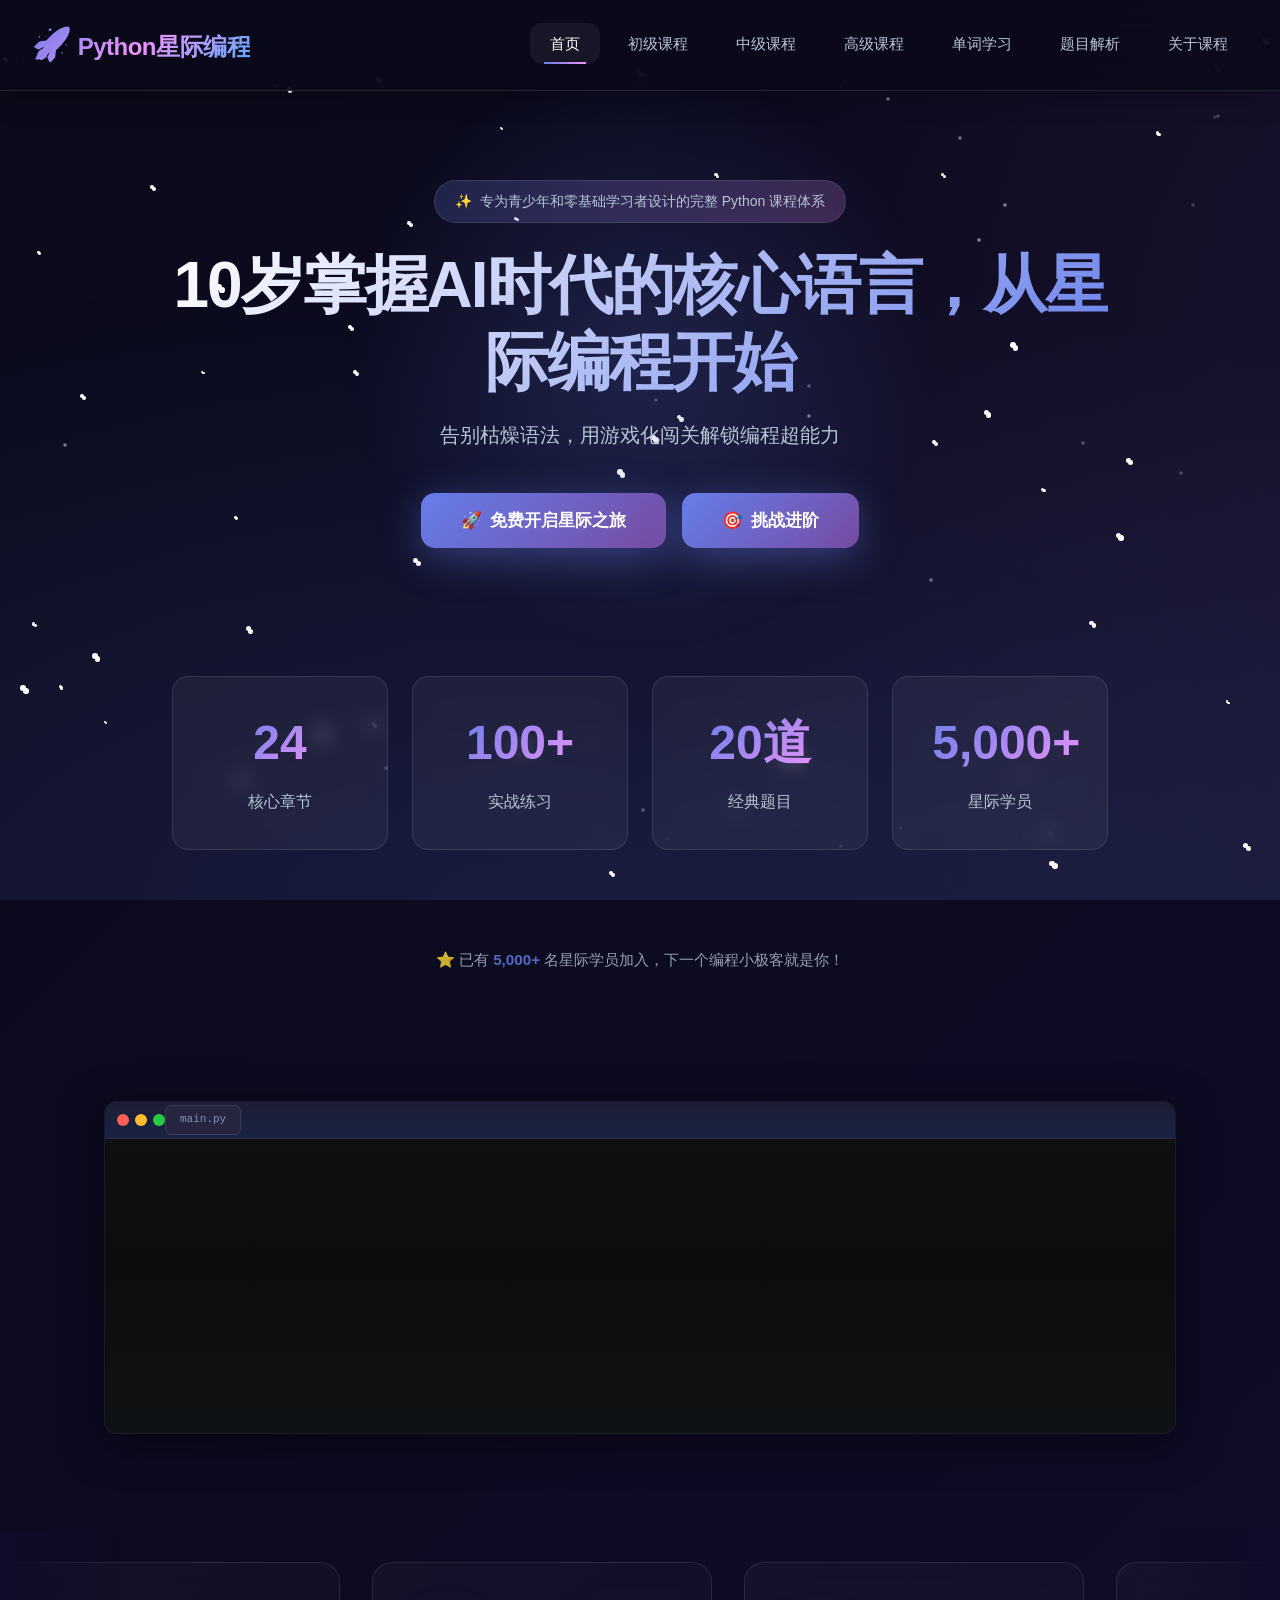
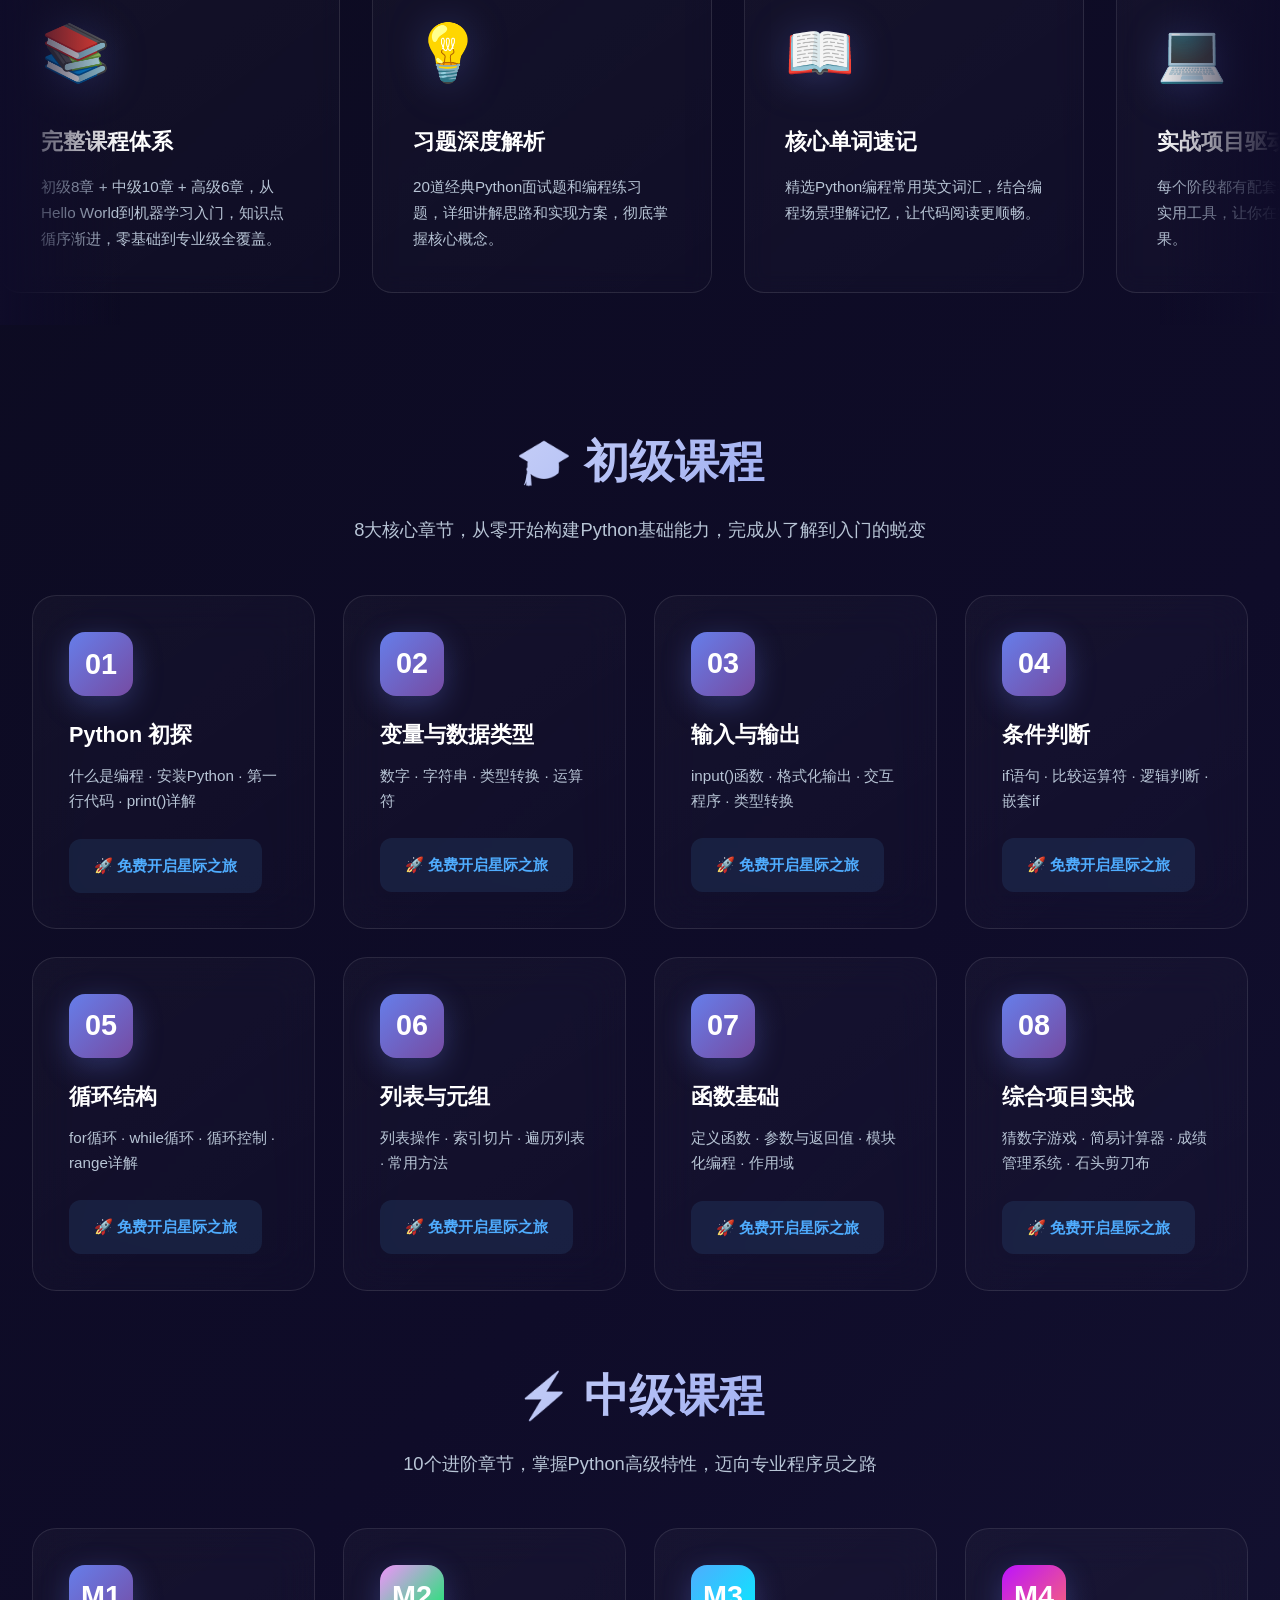
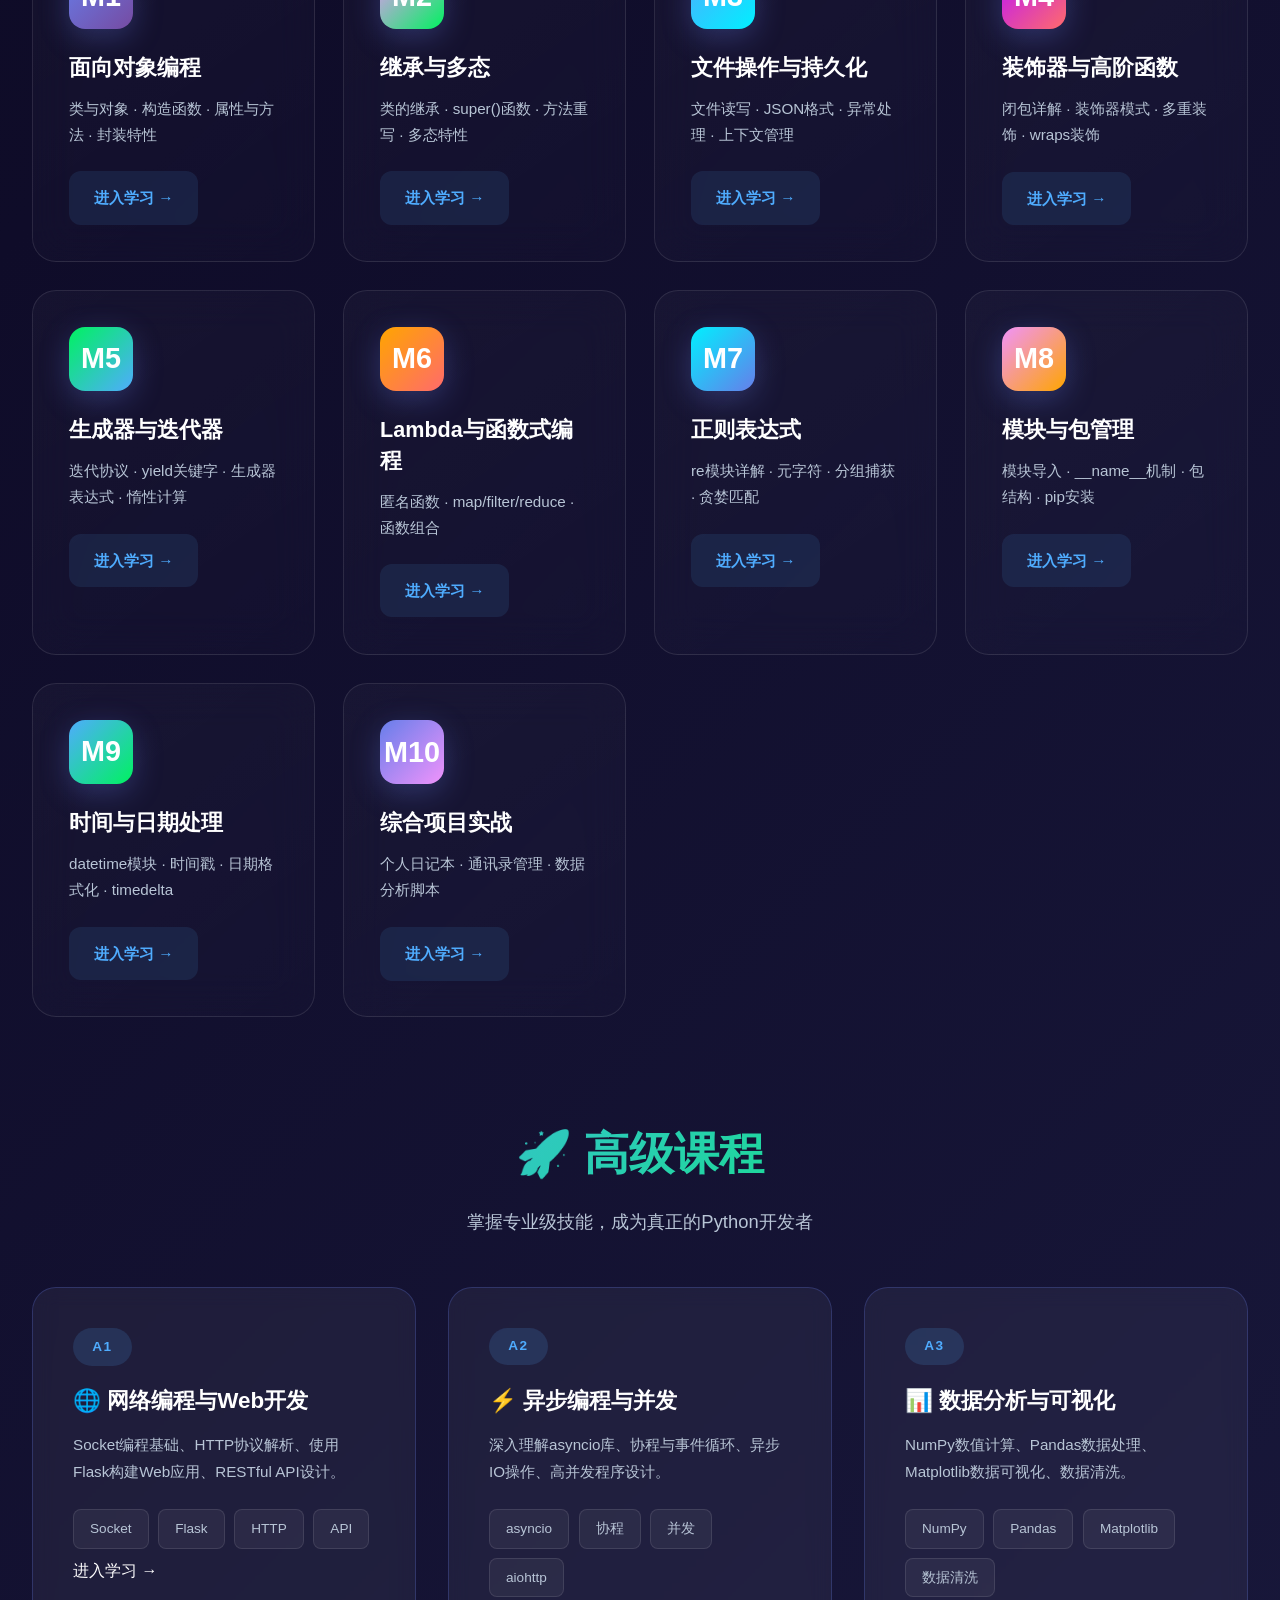
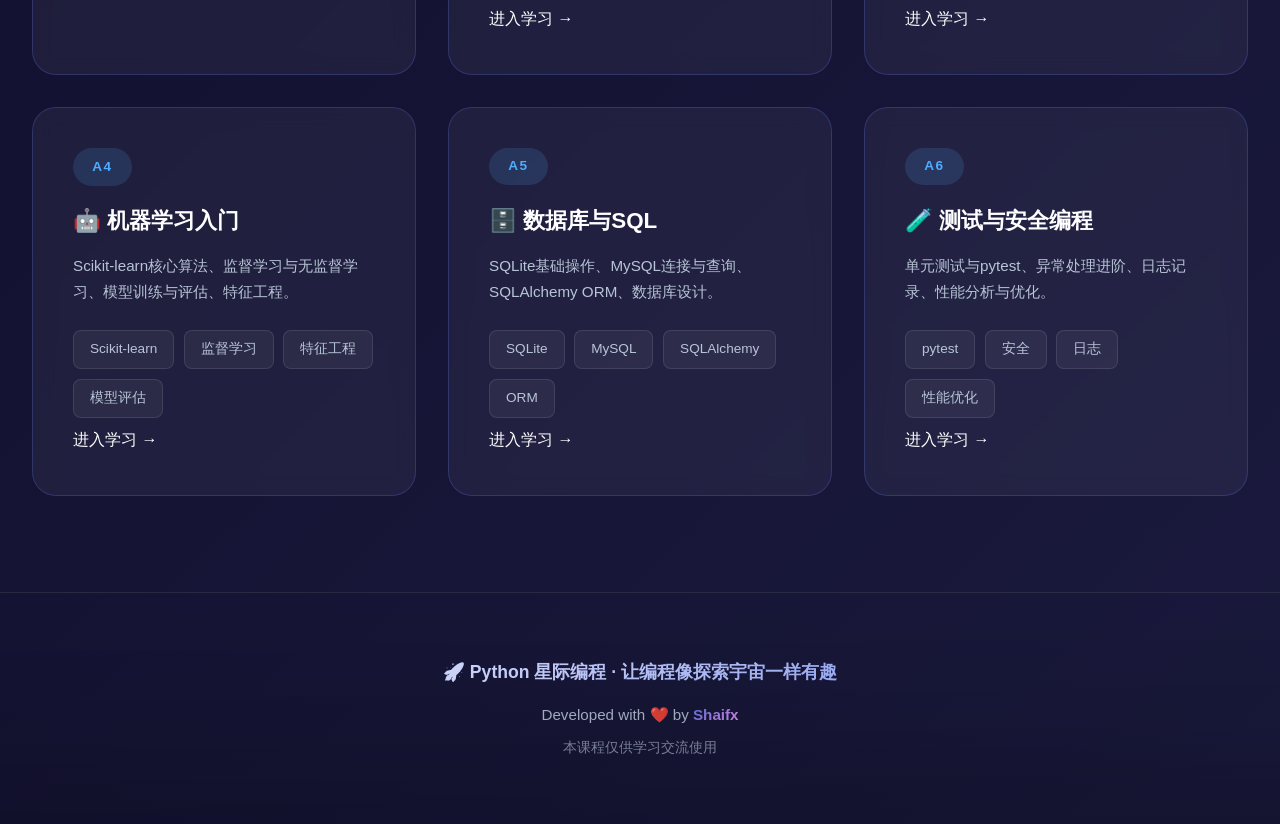
==== index.html @ b2da8045 "feat: Python星际编程课程 - 完整多文件版本 - 首页内嵌，所有页面本地可预览  - 7个页面：首页/初级/中级/高级/单词/题目/关于  - 代码语法高亮、测验系统、动态路由  - De" ====
<!DOCTYPE html>
<html lang="zh-CN">
<head>
    <meta charset="UTF-8">
    <meta name="viewport" content="width=device-width, initial-scale=1.0">
    <title>Python星际编程 - 青少年Python入门</title>
    <meta name="description" content="专为青少年和零基础学习者设计的完整Python课程体系，从入门到精通，游戏化学习体验">
    
    <!-- 公共样式 -->
    <link rel="stylesheet" href="css/common.css">
    <!-- 页面特定样式 -->
    <link rel="stylesheet" href="css/home.css">
    <link rel="stylesheet" href="css/course.css">
</head>
<body>
    <!-- 跳过链接 -->
    <a href="#main-content" class="skip-link">跳到主要内容</a>
    
    <!-- 背景效果 -->
    <div class="bg-animation"></div>
    <div class="particles" id="particles"></div>
    <div class="stars-container" id="stars"></div>
    
    <!-- 进度条 -->
    <div class="progress-bar" id="progressBar"></div>

    <!-- 导航栏 -->
    <header class="site-header" role="banner">
        <nav id="navbar" aria-label="主导航">
            <h1 class="logo">
                <a href="#" data-page="home" class="nav-link active" aria-current="page">
                    <span class="logo-icon" aria-hidden="true">🚀</span>
                    <span>Python星际编程</span>
                </a>
            </h1>
            <ul class="nav-links" role="menubar">
                <li role="none"><a href="#" role="menuitem" data-page="home" class="nav-link active" aria-current="page">首页</a></li>
                <li role="none"><a href="#" role="menuitem" data-page="course" class="nav-link">初级课程</a></li>
                <li role="none"><a href="#" role="menuitem" data-page="intermediate" class="nav-link">中级课程</a></li>
                <li role="none"><a href="#" role="menuitem" data-page="advanced" class="nav-link">高级课程</a></li>
                <li role="none"><a href="#" role="menuitem" data-page="words" class="nav-link">单词学习</a></li>
                <li role="none"><a href="#" role="menuitem" data-page="quiz" class="nav-link">题目解析</a></li>
                <li role="none"><a href="#" role="menuitem" data-page="about" class="nav-link">关于课程</a></li>
            </ul>
        </nav>
    </header>

    <!-- 主内容区 -->
    <main id="main-content" role="main">
        <!-- 首页（内容直接内嵌，确保本地也能打开） -->
        <div id="page-home" class="page active" role="region" aria-label="首页">
            <div class="hero">
                <div class="hero-badge">
                    <span>✨</span>
                    <span>专为青少年和零基础学习者设计的完整 Python 课程体系</span>
                </div>
                <h1>10岁掌握AI时代的核心语言，从星际编程开始</h1>
                <p>告别枯燥语法，用游戏化闯关解锁编程超能力</p>
                <div class="cta-group">
                    <button class="cta-btn btn--primary" data-page="course" aria-label="从初级课程开始学习">
                        <span aria-hidden="true">🚀</span>
                        <span>免费开启星际之旅</span>
                    </button>
                    <button class="cta-btn btn--secondary" data-page="intermediate" aria-label="直达中级课程">
                        <span aria-hidden="true">🎯</span>
                        <span>挑战进阶</span>
                    </button>
                </div>
            </div>

            <!-- 统计区域 -->
            <div class="stats-section" aria-label="课程统计">
                <div class="stat-card">
                    <div class="stat-number">24</div>
                    <div class="stat-label">核心章节</div>
                </div>
                <div class="stat-card">
                    <div class="stat-number">100+</div>
                    <div class="stat-label">实战练习</div>
                </div>
                <div class="stat-card">
                    <div class="stat-number">20道</div>
                    <div class="stat-label">经典题目</div>
                </div>
                <div class="stat-card">
                    <div class="stat-number">5,000+</div>
                    <div class="stat-label">星际学员</div>
                </div>
            </div>

            <!-- 信任背书 -->
            <div style="text-align: center; padding: 2rem; margin-top: 1rem;">
                <p style="color: var(--text-dim); font-size: 0.95rem; opacity: 0.8;">
                    ⭐ 已有 <strong style="color: var(--primary);">5,000+</strong> 名星际学员加入，下一个编程小极客就是你！
                </p>
            </div>

            <!-- 代码动画展示区域 -->
            <div class="code-showcase">
                <div class="code-container">
                    <div class="code-overlay"></div>
                    <div class="code-header">
                        <div class="code-filename">main.py</div>
                    </div>
                    <div class="code-content">
                        <div class="code-line"><span class="code-line-number">1</span><span class="code-keyword">def</span> <span class="code-function">calculate</span>(<span class="code-keyword">self</span>, x, y):<span class="code-cursor"></span></div>
                        <div class="code-line"><span class="code-line-number">2</span>    result = x * y + <span class="code-number">100</span><span class="code-cursor"></span></div>
                        <div class="code-line"><span class="code-line-number">3</span>    <span class="code-keyword">return</span> result<span class="code-cursor"></span></div>
                        <div class="code-line"><span class="code-line-number">4</span></div>
                        <div class="code-line"><span class="code-line-number">5</span><span class="code-keyword">class</span> <span class="code-class">DataAnalyzer</span>:<span class="code-cursor"></span></div>
                        <div class="code-line"><span class="code-line-number">6</span>    <span class="code-keyword">def</span> <span class="code-function">process</span>(<span class="code-keyword">self</span>, data):<span class="code-cursor"></span></div>
                        <div class="code-line"><span class="code-line-number">7</span>        cleaned = [x <span class="code-keyword">for</span> x <span class="code-keyword">in</span> data <span class="code-keyword">if</span> x]:<span class="code-cursor"></span></div>
                        <div class="code-line"><span class="code-line-number">8</span>        sorted_data = <span class="code-builtin">sorted</span>(cleaned)<span class="code-cursor"></span></div>
                        <div class="code-line"><span class="code-line-number">9</span>        <span class="code-keyword">return</span> sorted_data<span class="code-cursor"></span></div>
                        <div class="code-line"><span class="code-line-number">10</span>        <span class="code-comment"># 数据分析完成</span><span class="code-cursor"></span></div>
                    </div>
                </div>
            </div>

            <!-- 通栏滚动卡片 -->
            <div class="features-scroll">
                <div class="scroll-gradient-left"></div>
                <div class="scroll-gradient-right"></div>
                <div class="scroll-track">
                    <div class="scroll-item" data-page="course" role="link" tabindex="0" aria-label="跳转到初级课程">
                        <div class="scroll-icon">📚</div>
                        <h3>完整课程体系</h3>
                        <p>初级8章 + 中级10章 + 高级6章，从Hello World到机器学习入门，知识点循序渐进，零基础到专业级全覆盖。</p>
                    </div>
                    <div class="scroll-item" data-page="quiz" role="link" tabindex="0" aria-label="跳转到题目解析">
                        <div class="scroll-icon">💡</div>
                        <h3>习题深度解析</h3>
                        <p>20道经典Python面试题和编程练习题，详细讲解思路和实现方案，彻底掌握核心概念。</p>
                    </div>
                    <div class="scroll-item" data-page="words" role="link" tabindex="0" aria-label="跳转到单词学习">
                        <div class="scroll-icon">📖</div>
                        <h3>核心单词速记</h3>
                        <p>精选Python编程常用英文词汇，结合编程场景理解记忆，让代码阅读更顺畅。</p>
                    </div>
                    <div class="scroll-item" data-page="about" role="link" tabindex="0" aria-label="跳转到关于课程">
                        <div class="scroll-icon">💻</div>
                        <h3>实战项目驱动</h3>
                        <p>每个阶段都有配套项目，从简单游戏到实用工具，让你在实践中检验学习成果。</p>
                    </div>
                    <div class="scroll-item" data-page="course" role="link" tabindex="0" aria-label="跳转到初级课程">
                        <div class="scroll-icon">📚</div>
                        <h3>完整课程体系</h3>
                        <p>初级8章 + 中级10章 + 高级6章，从Hello World到机器学习入门，知识点循序渐进，零基础到专业级全覆盖。</p>
                    </div>
                    <div class="scroll-item" data-page="quiz" role="link" tabindex="0" aria-label="跳转到题目解析">
                        <div class="scroll-icon">💡</div>
                        <h3>习题深度解析</h3>
                        <p>20道经典Python面试题和编程练习题，详细讲解思路和实现方案，彻底掌握核心概念。</p>
                    </div>
                    <div class="scroll-item" data-page="words" role="link" tabindex="0" aria-label="跳转到单词学习">
                        <div class="scroll-icon">📖</div>
                        <h3>核心单词速记</h3>
                        <p>精选Python编程常用英文词汇，结合编程场景理解记忆，让代码阅读更顺畅。</p>
                    </div>
                    <div class="scroll-item" data-page="about" role="link" tabindex="0" aria-label="跳转到关于课程">
                        <div class="scroll-icon">💻</div>
                        <h3>实战项目驱动</h3>
                        <p>每个阶段都有配套项目，从简单游戏到实用工具，让你在实践中检验学习成果。</p>
                    </div>
                </div>
            </div>

            <!-- 初级课程展示 -->
            <div class="course-showcase">
                <div class="course-showcase-header">
                    <h2>🎓 初级课程</h2>
                    <p>8大核心章节，从零开始构建Python基础能力，完成从了解到入门的蜕变</p>
                </div>
                <div class="course-grid">
                    <div class="course-card" data-chapter="0" role="link" tabindex="0">
                        <div class="course-icon">01</div>
                        <h3>Python 初探</h3>
                        <p>什么是编程 · 安装Python · 第一行代码 · print()详解</p>
                        <span class="course-cta">🚀 免费开启星际之旅</span>
                    </div>
                    <div class="course-card" data-chapter="1" role="link" tabindex="0">
                        <div class="course-icon">02</div>
                        <h3>变量与数据类型</h3>
                        <p>数字 · 字符串 · 类型转换 · 运算符</p>
                        <span class="course-cta">🚀 免费开启星际之旅</span>
                    </div>
                    <div class="course-card" data-chapter="2" role="link" tabindex="0">
                        <div class="course-icon">03</div>
                        <h3>输入与输出</h3>
                        <p>input()函数 · 格式化输出 · 交互程序 · 类型转换</p>
                        <span class="course-cta">🚀 免费开启星际之旅</span>
                    </div>
                    <div class="course-card" data-chapter="3" role="link" tabindex="0">
                        <div class="course-icon">04</div>
                        <h3>条件判断</h3>
                        <p>if语句 · 比较运算符 · 逻辑判断 · 嵌套if</p>
                        <span class="course-cta">🚀 免费开启星际之旅</span>
                    </div>
                    <div class="course-card" data-chapter="4" role="link" tabindex="0">
                        <div class="course-icon">05</div>
                        <h3>循环结构</h3>
                        <p>for循环 · while循环 · 循环控制 · range详解</p>
                        <span class="course-cta">🚀 免费开启星际之旅</span>
                    </div>
                    <div class="course-card" data-chapter="5" role="link" tabindex="0">
                        <div class="course-icon">06</div>
                        <h3>列表与元组</h3>
                        <p>列表操作 · 索引切片 · 遍历列表 · 常用方法</p>
                        <span class="course-cta">🚀 免费开启星际之旅</span>
                    </div>
                    <div class="course-card" data-chapter="6" role="link" tabindex="0">
                        <div class="course-icon">07</div>
                        <h3>函数基础</h3>
                        <p>定义函数 · 参数与返回值 · 模块化编程 · 作用域</p>
                        <span class="course-cta">🚀 免费开启星际之旅</span>
                    </div>
                    <div class="course-card" data-chapter="7" role="link" tabindex="0">
                        <div class="course-icon">08</div>
                        <h3>综合项目实战</h3>
                        <p>猜数字游戏 · 简易计算器 · 成绩管理系统 · 石头剪刀布</p>
                        <span class="course-cta">🚀 免费开启星际之旅</span>
                    </div>
                </div>
            </div>

            <!-- 中级课程展示 -->
            <div class="course-showcase">
                <div class="course-showcase-header">
                    <h2>⚡ 中级课程</h2>
                    <p>10个进阶章节，掌握Python高级特性，迈向专业程序员之路</p>
                </div>
                <div class="course-grid">
                    <div class="course-card" data-page="intermediate" role="link" tabindex="0">
                        <div class="course-icon" style="background: linear-gradient(135deg, #667eea, #764ba2);">M1</div>
                        <h3>面向对象编程</h3>
                        <p>类与对象 · 构造函数 · 属性与方法 · 封装特性</p>
                        <span class="course-cta">进入学习 →</span>
                    </div>
                    <div class="course-card" data-page="intermediate" role="link" tabindex="0">
                        <div class="course-icon" style="background: linear-gradient(135deg, #f093fb, #00f260);">M2</div>
                        <h3>继承与多态</h3>
                        <p>类的继承 · super()函数 · 方法重写 · 多态特性</p>
                        <span class="course-cta">进入学习 →</span>
                    </div>
                    <div class="course-card" data-page="intermediate" role="link" tabindex="0">
                        <div class="course-icon" style="background: linear-gradient(135deg, #4facfe, #00f0ff);">M3</div>
                        <h3>文件操作与持久化</h3>
                        <p>文件读写 · JSON格式 · 异常处理 · 上下文管理</p>
                        <span class="course-cta">进入学习 →</span>
                    </div>
                    <div class="course-card" data-page="intermediate" role="link" tabindex="0">
                        <div class="course-icon" style="background: linear-gradient(135deg, #bc13fe, #ff6b6b);">M4</div>
                        <h3>装饰器与高阶函数</h3>
                        <p>闭包详解 · 装饰器模式 · 多重装饰 · wraps装饰</p>
                        <span class="course-cta">进入学习 →</span>
                    </div>
                    <div class="course-card" data-page="intermediate" role="link" tabindex="0">
                        <div class="course-icon" style="background: linear-gradient(135deg, #00f260, #4facfe);">M5</div>
                        <h3>生成器与迭代器</h3>
                        <p>迭代协议 · yield关键字 · 生成器表达式 · 惰性计算</p>
                        <span class="course-cta">进入学习 →</span>
                    </div>
                    <div class="course-card" data-page="intermediate" role="link" tabindex="0">
                        <div class="course-icon" style="background: linear-gradient(135deg, #ffa500, #ff6b6b);">M6</div>
                        <h3>Lambda与函数式编程</h3>
                        <p>匿名函数 · map/filter/reduce · 函数组合</p>
                        <span class="course-cta">进入学习 →</span>
                    </div>
                    <div class="course-card" data-page="intermediate" role="link" tabindex="0">
                        <div class="course-icon" style="background: linear-gradient(135deg, #00f0ff, #667eea);">M7</div>
                        <h3>正则表达式</h3>
                        <p>re模块详解 · 元字符 · 分组捕获 · 贪婪匹配</p>
                        <span class="course-cta">进入学习 →</span>
                    </div>
                    <div class="course-card" data-page="intermediate" role="link" tabindex="0">
                        <div class="course-icon" style="background: linear-gradient(135deg, #f093fb, #ffa500);">M8</div>
                        <h3>模块与包管理</h3>
                        <p>模块导入 · __name__机制 · 包结构 · pip安装</p>
                        <span class="course-cta">进入学习 →</span>
                    </div>
                    <div class="course-card" data-page="intermediate" role="link" tabindex="0">
                        <div class="course-icon" style="background: linear-gradient(135deg, #4facfe, #00f260);">M9</div>
                        <h3>时间与日期处理</h3>
                        <p>datetime模块 · 时间戳 · 日期格式化 · timedelta</p>
                        <span class="course-cta">进入学习 →</span>
                    </div>
                    <div class="course-card" data-page="intermediate" role="link" tabindex="0">
                        <div class="course-icon" style="background: linear-gradient(135deg, #667eea, #f093fb);">M10</div>
                        <h3>综合项目实战</h3>
                        <p>个人日记本 · 通讯录管理 · 数据分析脚本</p>
                        <span class="course-cta">进入学习 →</span>
                    </div>
                </div>
            </div>

            <!-- 高级课程展示 -->
            <div class="advanced-preview">
                <div class="advanced-preview-header">
                    <h2>🚀 高级课程</h2>
                    <p>掌握专业级技能，成为真正的Python开发者</p>
                </div>
                <div class="advanced-grid">
                    <div class="advanced-card" data-page="advanced" role="link" tabindex="0" style="cursor: pointer;">
                        <div class="adv-num">A1</div>
                        <h3>🌐 网络编程与Web开发</h3>
                        <p>Socket编程基础、HTTP协议解析、使用Flask构建Web应用、RESTful API设计。</p>
                        <div class="adv-tags">
                            <span class="adv-tag">Socket</span>
                            <span class="adv-tag">Flask</span>
                            <span class="adv-tag">HTTP</span>
                            <span class="adv-tag">API</span>
                        </div>
                        <span class="course-cta" style="margin-top: 0.5rem; display: inline-block;">进入学习 →</span>
                    </div>
                    <div class="advanced-card" data-page="advanced" role="link" tabindex="0" style="cursor: pointer;">
                        <div class="adv-num">A2</div>
                        <h3>⚡ 异步编程与并发</h3>
                        <p>深入理解asyncio库、协程与事件循环、异步IO操作、高并发程序设计。</p>
                        <div class="adv-tags">
                            <span class="adv-tag">asyncio</span>
                            <span class="adv-tag">协程</span>
                            <span class="adv-tag">并发</span>
                            <span class="adv-tag">aiohttp</span>
                        </div>
                        <span class="course-cta" style="margin-top: 0.5rem; display: inline-block;">进入学习 →</span>
                    </div>
                    <div class="advanced-card" data-page="advanced" role="link" tabindex="0" style="cursor: pointer;">
                        <div class="adv-num">A3</div>
                        <h3>📊 数据分析与可视化</h3>
                        <p>NumPy数值计算、Pandas数据处理、Matplotlib数据可视化、数据清洗。</p>
                        <div class="adv-tags">
                            <span class="adv-tag">NumPy</span>
                            <span class="adv-tag">Pandas</span>
                            <span class="adv-tag">Matplotlib</span>
                            <span class="adv-tag">数据清洗</span>
                        </div>
                        <span class="course-cta" style="margin-top: 0.5rem; display: inline-block;">进入学习 →</span>
                    </div>
                    <div class="advanced-card" data-page="advanced" role="link" tabindex="0" style="cursor: pointer;">
                        <div class="adv-num">A4</div>
                        <h3>🤖 机器学习入门</h3>
                        <p>Scikit-learn核心算法、监督学习与无监督学习、模型训练与评估、特征工程。</p>
                        <div class="adv-tags">
                            <span class="adv-tag">Scikit-learn</span>
                            <span class="adv-tag">监督学习</span>
                            <span class="adv-tag">特征工程</span>
                            <span class="adv-tag">模型评估</span>
                        </div>
                        <span class="course-cta" style="margin-top: 0.5rem; display: inline-block;">进入学习 →</span>
                    </div>
                    <div class="advanced-card" data-page="advanced" role="link" tabindex="0" style="cursor: pointer;">
                        <div class="adv-num">A5</div>
                        <h3>🗄️ 数据库与SQL</h3>
                        <p>SQLite基础操作、MySQL连接与查询、SQLAlchemy ORM、数据库设计。</p>
                        <div class="adv-tags">
                            <span class="adv-tag">SQLite</span>
                            <span class="adv-tag">MySQL</span>
                            <span class="adv-tag">SQLAlchemy</span>
                            <span class="adv-tag">ORM</span>
                        </div>
                        <span class="course-cta" style="margin-top: 0.5rem; display: inline-block;">进入学习 →</span>
                    </div>
                    <div class="advanced-card" data-page="advanced" role="link" tabindex="0" style="cursor: pointer;">
                        <div class="adv-num">A6</div>
                        <h3>🧪 测试与安全编程</h3>
                        <p>单元测试与pytest、异常处理进阶、日志记录、性能分析与优化。</p>
                        <div class="adv-tags">
                            <span class="adv-tag">pytest</span>
                            <span class="adv-tag">安全</span>
                            <span class="adv-tag">日志</span>
                            <span class="adv-tag">性能优化</span>
                        </div>
                        <span class="course-cta" style="margin-top: 0.5rem; display: inline-block;">进入学习 →</span>
                    </div>
                </div>
            </div>
        </div>

        <!-- 其他页面（动态加载，fetch失败时显示提示） -->
        <div id="page-course" class="page" role="region" aria-label="初级课程">
            <div class="course-container">
                <div class="course-header">
                    <h2>🎓 Python 初级课程</h2>
                    <p>8大核心章节，从零开始构建Python基础能力</p>
                </div>

                <div class="chapter-list">
                    <!-- 第1章：Python初探 -->
                    <div class="chapter-item" data-chapter="0">
                        <div class="chapter-header" data-toggle="chapter" role="button" tabindex="0" aria-expanded="false">
                            <div class="chapter-info">
                                <div class="chapter-num">01</div>
                                <div class="chapter-title-text">
                                    <h3>Python 初探</h3>
                                    <span>什么是编程 · 安装Python · 第一行代码 · print()详解</span>
                                </div>
                            </div>
                            <div class="chapter-toggle">▼</div>
                        </div>
                        <div class="chapter-content">
                            <div class="chapter-body">
                                <div class="lesson-section">
                                    <h4>🎯 学习目标</h4>
                                    <div class="lesson-text">
                                        <p>通过本章学习，你将了解什么是编程，学会安装Python环境，并写出你的第一行代码！</p>
                                    </div>
                                </div>

                                <div class="lesson-section">
                                    <h4>📖 什么是编程</h4>
                                    <div class="lesson-text">
                                        <p>编程就是给计算机写指令，让它按照我们的想法工作。就像给机器人下命令一样！</p>
                                        <p>Python是一门非常友好的编程语言，语法简单，适合初学者入门。</p>
                                    </div>
                                </div>

                                <div class="lesson-section">
                                    <h4>💻 安装Python</h4>
                                    <div class="lesson-text">
                                        <p>访问 python.org 下载最新版本的Python，安装时记得勾选"Add Python to PATH"选项。</p>
                                    </div>
                                    <pre class="code-block"><code># 验证安装
            python --version</code></pre>
                                </div>

                                <div class="lesson-section">
                                    <h4>🚀 第一行代码</h4>
                                    <div class="lesson-text">
                                        <p>打开Python，输入以下代码：</p>
                                    </div>
                                    <pre class="code-block"><code>print("Hello, World!")
            print("你好，Python！")</code></pre>
                                    <div class="lesson-text">
                                        <p><strong>print()</strong> 是Python的输出函数，可以把内容显示在屏幕上。</p>
                                    </div>
                                </div>

                                <div class="lesson-section">
                                    <h4>✨ print()函数详解</h4>
                                    <div class="lesson-text">
                                        <p>print()函数可以输出多种内容：</p>
                                    </div>
                                    <pre class="code-block"><code># 输出文字
            print("Hello")

            # 输出数字
            print(123)

            # 输出多个内容
            print("年龄:", 10)

            # 自定义分隔符
            print("A", "B", "C", sep="-")

            # 自定义结束符
            print("第一行", end=" ")
            print("第二行")</code></pre>
                                </div>

                                <div class="quiz-section">
                                    <h4>🧪 小测验</h4>
                                    <div class="quiz-item">
                                        <div class="quiz-question">1. print("Hello") 会输出什么？</div>
                                        <div class="quiz-options">
                                            <label class="quiz-option" data-question="ch1-q1" data-correct="true">
                                                <input type="radio" name="ch1-q1"> Hello
                                            </label>
                                            <label class="quiz-option" data-question="ch1-q1" data-correct="false">
                                                <input type="radio" name="ch1-q1"> "Hello"
                                            </label>
                                            <label class="quiz-option" data-question="ch1-q1" data-correct="false">
                                                <input type="radio" name="ch1-q1"> 什么都不输出
                                            </label>
                                        </div>
                                        <div class="quiz-feedback" id="feedback-ch1-q1"></div>
                                    </div>
                                </div>
                            </div>
                        </div>
                    </div>

                    <!-- 第2章：变量与数据类型 -->
                    <div class="chapter-item" data-chapter="1">
                        <div class="chapter-header" data-toggle="chapter" role="button" tabindex="0" aria-expanded="false">
                            <div class="chapter-info">
                                <div class="chapter-num">02</div>
                                <div class="chapter-title-text">
                                    <h3>变量与数据类型</h3>
                                    <span>数字 · 字符串 · 类型转换 · 运算符</span>
                                </div>
                            </div>
                            <div class="chapter-toggle">▼</div>
                        </div>
                        <div class="chapter-content">
                            <div class="chapter-body">
                                <div class="lesson-section">
                                    <h4>🎯 学习目标</h4>
                                    <div class="lesson-text">
                                        <p>学会使用变量存储数据，理解不同的数据类型，掌握基本运算。</p>
                                    </div>
                                </div>

                                <div class="lesson-section">
                                    <h4>📦 什么是变量</h4>
                                    <div class="lesson-text">
                                        <p>变量就像是一个盒子，可以存放各种数据。给盒子起个名字，以后就可以通过名字找到里面的数据。</p>
                                    </div>
                                    <pre class="code-block"><code># 创建变量
            name = "小明"
            age = 10
            height = 1.45

            # 使用变量
            print(name)
            print(age)
            print(height)</code></pre>
                                </div>

                                <div class="lesson-section">
                                    <h4>🔢 数字类型</h4>
                                    <div class="lesson-text">
                                        <p>Python中有两种数字类型：</p>
                                    </div>
                                    <pre class="code-block"><code># 整数 (int)
            apples = 5
            students = 30

            # 浮点数 (float) - 小数
            price = 3.5
            temperature = 36.5

            # 查看类型
            print(type(apples))    # &lt;class 'int'&gt;
            print(type(price))     # &lt;class 'float'&gt;</code></pre>
                                </div>

                                <div class="lesson-section">
                                    <h4>📝 字符串类型</h4>
                                    <div class="lesson-text">
                                        <p>字符串就是文字，用单引号或双引号包裹：</p>
                                    </div>
                                    <pre class="code-block"><code># 创建字符串
            name = '小明'
            school = "阳光小学"

            # 字符串拼接
            greeting = "你好, " + name
            print(greeting)

            # 字符串重复
            line = "-" * 20
            print(line)</code></pre>
                                </div>

                                <div class="lesson-section">
                                    <h4>🔄 类型转换</h4>
                                    <div class="lesson-text">
                                        <p>有时候需要在不同类型之间转换：</p>
                                    </div>
                                    <pre class="code-block"><code># 数字转字符串
            num = 100
            str_num = str(num)
            print("数字是: " + str_num)

            # 字符串转整数
            age_str = "10"
            age = int(age_str)
            print(age + 5)  # 15

            # 字符串转浮点数
            price_str = "9.9"
            price = float(price_str)
            print(price * 2)  # 19.8</code></pre>
                                </div>

                                <div class="lesson-section">
                                    <h4>➕ 运算符</h4>
                                    <div class="lesson-text">
                                        <p>Python支持各种数学运算：</p>
                                    </div>
                                    <pre class="code-block"><code># 算术运算符
            a, b = 10, 3
            print(a + b)   # 加法: 13
            print(a - b)   # 减法: 7
            print(a * b)   # 乘法: 30
            print(a / b)   # 除法: 3.33...
            print(a // b)  # 整除: 3
            print(a % b)   # 取余: 1
            print(a ** b)  # 幂运算: 1000</code></pre>
                                </div>

                                <div class="quiz-section">
                                    <h4>🧪 小测验</h4>
                                    <div class="quiz-item">
                                        <div class="quiz-question">1. 执行 a = "5", b = 3, print(a + b) 会输出什么？</div>
                                        <div class="quiz-options">
                                            <label class="quiz-option" data-question="ch2-q1" data-correct="false">
                                                <input type="radio" name="ch2-q1"> 8
                                            </label>
                                            <label class="quiz-option" data-question="ch2-q1" data-correct="false">
                                                <input type="radio" name="ch2-q1"> 报错
                                            </label>
                                            <label class="quiz-option" data-question="ch2-q1" data-correct="true">
                                                <input type="radio" name="ch2-q1"> "53"
                                            </label>
                                        </div>
                                        <div class="quiz-feedback" id="feedback-ch2-q1"></div>
                                    </div>
                                </div>
                            </div>
                        </div>
                    </div>

                    <!-- 第3章：输入与输出 -->
                    <div class="chapter-item" data-chapter="2">
                        <div class="chapter-header" data-toggle="chapter" role="button" tabindex="0" aria-expanded="false">
                            <div class="chapter-info">
                                <div class="chapter-num">03</div>
                                <div class="chapter-title-text">
                                    <h3>输入与输出</h3>
                                    <span>input()函数 · 格式化输出 · 交互程序 · 类型转换</span>
                                </div>
                            </div>
                            <div class="chapter-toggle">▼</div>
                        </div>
                        <div class="chapter-content">
                            <div class="chapter-body">
                                <div class="lesson-section">
                                    <h4>🎯 学习目标</h4>
                                    <div class="lesson-text">
                                        <p>学会获取用户输入，创建可以交互的程序。</p>
                                    </div>
                                </div>

                                <div class="lesson-section">
                                    <h4>⌨️ input()函数</h4>
                                    <div class="lesson-text">
                                        <p>input()函数可以让程序暂停，等待用户输入：</p>
                                    </div>
                                    <pre class="code-block"><code># 获取用户输入
            name = input("请输入你的名字: ")
            print("你好, " + name + "!")

            # 获取数字输入（需要转换）
            age = input("请输入你的年龄: ")
            age = int(age)  # 转换为整数
            print("明年你就" + str(age + 1) + "岁了")</code></pre>
                                </div>

                                <div class="lesson-section">
                                    <h4>🎨 格式化输出</h4>
                                    <div class="lesson-text">
                                        <p>使用f-string让输出更美观：</p>
                                    </div>
                                    <pre class="code-block"><code>name = "小明"
            age = 10
            score = 95.5

            # f-string格式化
            print(f"姓名: {name}")
            print(f"年龄: {age}岁")
            print(f"成绩: {score}分")
            print(f"{name}今年{age}岁，考了{score}分！")</code></pre>
                                </div>

                                <div class="coding-exercise">
                                    <h4>💻 编程练习</h4>
                                    <div class="coding-task">
                                        <p><strong>任务：</strong>编写一个程序，询问用户的姓名和年龄，然后输出一段欢迎信息。</p>
                                    </div>
                                    <div class="coding-hint">
                                        <strong>提示：</strong>使用 input() 获取输入，使用 f-string 格式化输出
                                    </div>
                                    <pre class="code-block"><code># 示例答案
            name = input("请输入你的名字: ")
            age = int(input("请输入你的年龄: "))

            print(f"你好，{name}！")
            print(f"你今年{age}岁，是个很棒的小程序员！")</code></pre>
                                </div>
                            </div>
                        </div>
                    </div>

                    <!-- 第4章：条件判断 -->
                    <div class="chapter-item" data-chapter="3">
                        <div class="chapter-header" data-toggle="chapter" role="button" tabindex="0" aria-expanded="false">
                            <div class="chapter-info">
                                <div class="chapter-num">04</div>
                                <div class="chapter-title-text">
                                    <h3>条件判断</h3>
                                    <span>if语句 · 比较运算符 · 逻辑判断 · 嵌套if</span>
                                </div>
                            </div>
                            <div class="chapter-toggle">▼</div>
                        </div>
                        <div class="chapter-content">
                            <div class="chapter-body">
                                <div class="lesson-section">
                                    <h4>🎯 学习目标</h4>
                                    <div class="lesson-text">
                                        <p>学会让程序根据不同情况做出不同决定。</p>
                                    </div>
                                </div>

                                <div class="lesson-section">
                                    <h4>🤔 if语句</h4>
                                    <div class="lesson-text">
                                        <p>if语句让程序可以"思考"：</p>
                                    </div>
                                    <pre class="code-block"><code>age = 12

            if age >= 10:
                print("你可以学习Python了！")

            # if-else
            score = 85
            if score >= 60:
                print("及格了！")
            else:
                print("需要再努力！")

            # if-elif-else
            grade = 85
            if grade >= 90:
                print("优秀！")
            elif grade >= 80:
                print("良好！")
            elif grade >= 60:
                print("及格！")
            else:
                print("不及格")</code></pre>
                                </div>

                                <div class="lesson-section">
                                    <h4>⚖️ 比较运算符</h4>
                                    <div class="lesson-text">
                                        <table class="word-table">
                                            <tr><th>运算符</th><th>含义</th><th>示例</th></tr>
                                            <tr><td>==</td><td>等于</td><td>5 == 5 为 True</td></tr>
                                            <tr><td>!=</td><td>不等于</td><td>5 != 3 为 True</td></tr>
                                            <tr><td>&gt;</td><td>大于</td><td>5 &gt; 3 为 True</td></tr>
                                            <tr><td>&lt;</td><td>小于</td><td>3 &lt; 5 为 True</td></tr>
                                            <tr><td>&gt;=</td><td>大于等于</td><td>5 &gt;= 5 为 True</td></tr>
                                            <tr><td>&lt;=</td><td>小于等于</td><td>3 &lt;= 5 为 True</td></tr>
                                        </table>
                                    </div>
                                </div>

                                <div class="lesson-section">
                                    <h4>🔗 逻辑运算符</h4>
                                    <div class="lesson-text">
                                        <p>组合多个条件：</p>
                                    </div>
                                    <pre class="code-block"><code># and: 两个条件都满足
            age = 15
            if age >= 10 and age <= 18:
                print("你是青少年")

            # or: 满足其中一个
            score = 95
            if score == 100 or score >= 90:
                print("成绩优秀！")

            # not: 取反
            is_raining = False
            if not is_raining:
                print("今天不下雨，可以出去玩！")</code></pre>
                                </div>
                            </div>
                        </div>
                    </div>

                    <!-- 第5章：循环结构 -->
                    <div class="chapter-item" data-chapter="4">
                        <div class="chapter-header" data-toggle="chapter" role="button" tabindex="0" aria-expanded="false">
                            <div class="chapter-info">
                                <div class="chapter-num">05</div>
                                <div class="chapter-title-text">
                                    <h3>循环结构</h3>
                                    <span>for循环 · while循环 · 循环控制 · range详解</span>
                                </div>
                            </div>
                            <div class="chapter-toggle">▼</div>
                        </div>
                        <div class="chapter-content">
                            <div class="chapter-body">
                                <div class="lesson-section">
                                    <h4>🎯 学习目标</h4>
                                    <div class="lesson-text">
                                        <p>学会让程序重复执行任务，提高效率。</p>
                                    </div>
                                </div>

                                <div class="lesson-section">
                                    <h4>🔄 for循环</h4>
                                    <div class="lesson-text">
                                        <p>for循环用于遍历序列：</p>
                                    </div>
                                    <pre class="code-block"><code># 遍历数字
            for i in range(5):
                print(i)  # 输出 0, 1, 2, 3, 4

            # 遍历字符串
            for char in "Python":
                print(char)

            # 遍历列表
            fruits = ["苹果", "香蕉", "橙子"]
            for fruit in fruits:
                print(fruit)</code></pre>
                                </div>

                                <div class="lesson-section">
                                    <h4>🎯 range()函数</h4>
                                    <div class="lesson-text">
                                        <p>range()生成数字序列：</p>
                                    </div>
                                    <pre class="code-block"><code># range(结束) - 从0开始
            for i in range(5):
                print(i)  # 0, 1, 2, 3, 4

            # range(开始, 结束)
            for i in range(1, 6):
                print(i)  # 1, 2, 3, 4, 5

            # range(开始, 结束, 步长)
            for i in range(0, 10, 2):
                print(i)  # 0, 2, 4, 6, 8</code></pre>
                                </div>

                                <div class="lesson-section">
                                    <h4>🔄 while循环</h4>
                                    <div class="lesson-text">
                                        <p>while循环在条件为真时持续执行：</p>
                                    </div>
                                    <pre class="code-block"><code># 基础while循环
            count = 0
            while count < 5:
                print(count)
                count = count + 1

            # 用户输入验证
            password = ""
            while password != "1234":
                password = input("请输入密码: ")
            print("密码正确！")</code></pre>
                                </div>

                                <div class="lesson-section">
                                    <h4>🛑 循环控制</h4>
                                    <div class="lesson-text">
                                        <p>break和continue控制循环流程：</p>
                                    </div>
                                    <pre class="code-block"><code># break - 跳出循环
            for i in range(10):
                if i == 5:
                    break
                print(i)  # 输出 0-4

            # continue - 跳过当前迭代
            for i in range(5):
                if i == 2:
                    continue
                print(i)  # 输出 0, 1, 3, 4</code></pre>
                                </div>
                            </div>
                        </div>
                    </div>

                    <!-- 第6章：列表与元组 -->
                    <div class="chapter-item" data-chapter="5">
                        <div class="chapter-header" data-toggle="chapter" role="button" tabindex="0" aria-expanded="false">
                            <div class="chapter-info">
                                <div class="chapter-num">06</div>
                                <div class="chapter-title-text">
                                    <h3>列表与元组</h3>
                                    <span>列表操作 · 索引切片 · 遍历列表 · 常用方法</span>
                                </div>
                            </div>
                            <div class="chapter-toggle">▼</div>
                        </div>
                        <div class="chapter-content">
                            <div class="chapter-body">
                                <div class="lesson-section">
                                    <h4>🎯 学习目标</h4>
                                    <div class="lesson-text">
                                        <p>学会使用列表和元组存储多个数据。</p>
                                    </div>
                                </div>

                                <div class="lesson-section">
                                    <h4>📋 列表基础</h4>
                                    <div class="lesson-text">
                                        <p>列表可以存储多个数据，用方括号表示：</p>
                                    </div>
                                    <pre class="code-block"><code># 创建列表
            fruits = ["苹果", "香蕉", "橙子"]
            numbers = [1, 2, 3, 4, 5]
            mixed = ["小明", 10, 3.14, True]

            # 访问元素（索引从0开始）
            print(fruits[0])   # 苹果
            print(fruits[1])   # 香蕉

            # 修改元素
            fruits[0] = "西瓜"
            print(fruits)      # ['西瓜', '香蕉', '橙子']</code></pre>
                                </div>

                                <div class="lesson-section">
                                    <h4>✂️ 列表切片</h4>
                                    <div class="lesson-text">
                                        <p>获取列表的一部分：</p>
                                    </div>
                                    <pre class="code-block"><code>numbers = [0, 1, 2, 3, 4, 5, 6, 7, 8, 9]

            # 切片语法: list[开始:结束:步长]
            print(numbers[2:5])    # [2, 3, 4]
            print(numbers[:3])     # [0, 1, 2]
            print(numbers[7:])     # [7, 8, 9]
            print(numbers[::2])    # [0, 2, 4, 6, 8]</code></pre>
                                </div>

                                <div class="lesson-section">
                                    <h4>🛠️ 列表方法</h4>
                                    <div class="lesson-text">
                                        <table class="word-table">
                                            <tr><th>方法</th><th>作用</th><th>示例</th></tr>
                                            <tr><td>append()</td><td>添加元素</td><td>list.append("新元素")</td></tr>
                                            <tr><td>insert()</td><td>插入元素</td><td>list.insert(0, "开头")</td></tr>
                                            <tr><td>remove()</td><td>删除元素</td><td>list.remove("苹果")</td></tr>
                                            <tr><td>pop()</td><td>弹出元素</td><td>list.pop()</td></tr>
                                            <tr><td>sort()</td><td>排序</td><td>list.sort()</td></tr>
                                            <tr><td>reverse()</td><td>反转</td><td>list.reverse()</td></tr>
                                            <tr><td>len()</td><td>获取长度</td><td>len(list)</td></tr>
                                        </table>
                                    </div>
                                </div>

                                <div class="lesson-section">
                                    <h4>📦 元组</h4>
                                    <div class="lesson-text">
                                        <p>元组是不可变的列表，用圆括号表示：</p>
                                    </div>
                                    <pre class="code-block"><code># 创建元组
            coordinates = (10, 20)
            colors = ("红", "绿", "蓝")

            # 访问元素
            print(coordinates[0])  # 10

            # 元组不可修改
            # coordinates[0] = 15  # 会报错！

            # 元组解包
            x, y = coordinates
            print(x, y)  # 10 20</code></pre>
                                </div>
                            </div>
                        </div>
                    </div>

                    <!-- 第7章：函数基础 -->
                    <div class="chapter-item" data-chapter="6">
                        <div class="chapter-header" data-toggle="chapter" role="button" tabindex="0" aria-expanded="false">
                            <div class="chapter-info">
                                <div class="chapter-num">07</div>
                                <div class="chapter-title-text">
                                    <h3>函数基础</h3>
                                    <span>定义函数 · 参数与返回值 · 模块化编程 · 作用域</span>
                                </div>
                            </div>
                            <div class="chapter-toggle">▼</div>
                        </div>
                        <div class="chapter-content">
                            <div class="chapter-body">
                                <div class="lesson-section">
                                    <h4>🎯 学习目标</h4>
                                    <div class="lesson-text">
                                        <p>学会创建和调用函数，让代码更简洁、可复用。</p>
                                    </div>
                                </div>

                                <div class="lesson-section">
                                    <h4>🔧 定义函数</h4>
                                    <div class="lesson-text">
                                        <p>使用def关键字定义函数：</p>
                                    </div>
                                    <pre class="code-block"><code># 定义函数
            def say_hello():
                print("你好！")
                print("欢迎学习Python！")

            # 调用函数
            say_hello()
            say_hello()</code></pre>
                                </div>

                                <div class="lesson-section">
                                    <h4>📥 函数参数</h4>
                                    <div class="lesson-text">
                                        <p>函数可以接受输入数据：</p>
                                    </div>
                                    <pre class="code-block"><code># 带参数的函数
            def greet(name):
                print(f"你好，{name}！")

            greet("小明")
            greet("小红")

            # 多个参数
            def add(a, b):
                result = a + b
                print(f"{a} + {b} = {result}")

            add(3, 5)
            add(10, 20)</code></pre>
                                </div>

                                <div class="lesson-section">
                                    <h4>📤 返回值</h4>
                                    <div class="lesson-text">
                                        <p>函数可以返回计算结果：</p>
                                    </div>
                                    <pre class="code-block"><code># 带返回值的函数
            def multiply(a, b):
                return a * b

            result = multiply(4, 5)
            print(result)  # 20

            # 多返回值
            def get_min_max(numbers):
                return min(numbers), max(numbers)

            min_val, max_val = get_min_max([3, 1, 4, 1, 5])
            print(f"最小值: {min_val}, 最大值: {max_val}")</code></pre>
                                </div>

                                <div class="lesson-section">
                                    <h4>🎯 默认参数</h4>
                                    <div class="lesson-text">
                                        <p>给参数设置默认值：</p>
                                    </div>
                                    <pre class="code-block"><code>def greet(name, greeting="你好"):
                print(f"{greeting}，{name}！")

            greet("小明")           # 你好，小明！
            greet("小红", "早上好")  # 早上好，小红！</code></pre>
                                </div>
                            </div>
                        </div>
                    </div>

                    <!-- 第8章：综合项目实战 -->
                    <div class="chapter-item" data-chapter="7">
                        <div class="chapter-header" data-toggle="chapter" role="button" tabindex="0" aria-expanded="false">
                            <div class="chapter-info">
                                <div class="chapter-num">08</div>
                                <div class="chapter-title-text">
                                    <h3>综合项目实战</h3>
                                    <span>猜数字游戏 · 简易计算器 · 成绩管理系统 · 石头剪刀布</span>
                                </div>
                            </div>
                            <div class="chapter-toggle">▼</div>
                        </div>
                        <div class="chapter-content">
                            <div class="chapter-body">
                                <div class="lesson-section">
                                    <h4>🎯 学习目标</h4>
                                    <div class="lesson-text">
                                        <p>通过实战项目巩固所学知识，体验编程的乐趣！</p>
                                    </div>
                                </div>

                                <div class="lesson-section">
                                    <h4>🎮 项目1：猜数字游戏</h4>
                                    <div class="lesson-text">
                                        <p>计算机随机生成一个数字，玩家来猜：</p>
                                    </div>
                                    <pre class="code-block"><code>import random

            def guess_number():
                secret = random.randint(1, 100)
                attempts = 0

                print("🎮 猜数字游戏！")
                print("我想了一个1-100之间的数字，你来猜！")

                while True:
                    guess = int(input("请输入你的猜测: "))
                    attempts += 1

                    if guess < secret:
                        print("📉 太小了！")
                    elif guess > secret:
                        print("📈 太大了！")
                    else:
                        print(f"🎉 恭喜你猜对了！答案是{secret}")
                        print(f"你用了{attempts}次")
                        break

            guess_number()</code></pre>
                                </div>

                                <div class="lesson-section">
                                    <h4>🧮 项目2：简易计算器</h4>
                                    <div class="lesson-text">
                                        <p>实现一个可以进行基本运算的计算器：</p>
                                    </div>
                                    <pre class="code-block"><code>def calculator():
                print("🧮 简易计算器")
                print("操作: + - * /")

                while True:
                    num1 = float(input("输入第一个数字: "))
                    op = input("选择操作 (+ - * /): ")
                    num2 = float(input("输入第二个数字: "))

                    if op == '+':
                        result = num1 + num2
                    elif op == '-':
                        result = num1 - num2
                    elif op == '*':
                        result = num1 * num2
                    elif op == '/':
                        result = num1 / num2
                    else:
                        print("❌ 无效操作")
                        continue

                    print(f"结果: {result}")

                    again = input("继续计算? (y/n): ")
                    if again.lower() != 'y':
                        break

            calculator()</code></pre>
                                </div>

                                <div class="lesson-section">
                                    <h4>🎓 项目3：成绩管理系统</h4>
                                    <div class="lesson-text">
                                        <p>管理学生成绩，计算平均分：</p>
                                    </div>
                                    <pre class="code-block"><code>def grade_system():
                students = []

                while True:
                    print("
📚 成绩管理系统")
                    print("1. 添加学生")
                    print("2. 查看所有成绩")
                    print("3. 计算平均分")
                    print("4. 退出")

                    choice = input("请选择 (1-4): ")

                    if choice == '1':
                        name = input("学生姓名: ")
                        score = float(input("成绩: "))
                        students.append({"name": name, "score": score})
                        print(f"✅ 已添加 {name}")

                    elif choice == '2':
                        print("
📋 成绩列表:")
                        for s in students:
                            print(f"  {s['name']}: {s['score']}分")

                    elif choice == '3':
                        if students:
                            avg = sum(s['score'] for s in students) / len(students)
                            print(f"📊 平均分: {avg:.2f}分")
                        else:
                            print("⚠️ 没有数据")

                    elif choice == '4':
                        print("👋 再见！")
                        break

            grade_system()</code></pre>
                                </div>

                                <div class="lesson-section">
                                    <h4>✊ 项目4：石头剪刀布</h4>
                                    <div class="lesson-text">
                                        <p>经典的猜拳游戏：</p>
                                    </div>
                                    <pre class="code-block"><code>import random

            def rock_paper_scissors():
                choices = ["石头", "剪刀", "布"]

                print("✊ 石头剪刀布！")
                print("0-石头, 1-剪刀, 2-布")

                player = int(input("你的选择: "))
                computer = random.randint(0, 2)

                print(f"你: {choices[player]}")
                print(f"电脑: {choices[computer]}")

                if player == computer:
                    print("🤝 平局！")
                elif (player - computer) % 3 == 1:
                    print("😢 你输了！")
                else:
                    print("🎉 你赢了！")

            rock_paper_scissors()</code></pre>
                                </div>

                                <div class="lesson-section" style="background: linear-gradient(135deg, rgba(0, 242, 96, 0.1), rgba(79, 172, 254, 0.1)); border-radius: 12px; padding: 1.5rem; margin-top: 2rem;">
                                    <h4 style="color: var(--success);">🎉 恭喜你完成初级课程！</h4>
                                    <div class="lesson-text">
                                        <p>你已经掌握了Python的基础知识！接下来可以学习<strong>中级课程</strong>，探索更多高级特性。</p>
                                        <p style="margin-top: 1rem;">
                                            <button class="btn btn--cta" data-page="intermediate" style="margin-top: 0.5rem;">
                                                🚀 继续学习中级课程
                                            </button>
                                        </p>
                                    </div>
                                </div>
                            </div>
                        </div>
                    </div>
                </div>
            </div>
        </div>
        <div id="page-intermediate" class="page" role="region" aria-label="中级课程">
            <div class="course-container">
                <div class="course-header">
                    <h2>⚡ Python 中级课程</h2>
                    <p>10个进阶章节，掌握Python高级特性，迈向专业程序员之路</p>
                </div>

                <div class="chapter-list">
                    <!-- M1: 面向对象编程 -->
                    <div class="chapter-item">
                        <div class="chapter-header" data-toggle="chapter" role="button" tabindex="0" aria-expanded="false">
                            <div class="chapter-info">
                                <div class="chapter-num" style="background: linear-gradient(135deg, #667eea, #764ba2);">M1</div>
                                <div class="chapter-title-text">
                                    <h3>面向对象编程</h3>
                                    <span>类与对象 · 构造函数 · 属性与方法 · 封装特性</span>
                                </div>
                            </div>
                            <div class="chapter-toggle">▼</div>
                        </div>
                        <div class="chapter-content">
                            <div class="chapter-body">
                                <div class="lesson-section">
                                    <h4>🎯 学习目标</h4>
                                    <div class="lesson-text">
                                        <p>理解面向对象编程思想，学会创建类和使用对象。</p>
                                    </div>
                                </div>
                                <div class="lesson-section">
                                    <h4>🏗️ 类与对象</h4>
                                    <pre class="code-block"><code>class Dog:
                def __init__(self, name, age):
                    self.name = name
                    self.age = age

                def bark(self):
                    print(f"{self.name}说：汪汪！")

            # 创建对象
            my_dog = Dog("小白", 3)
            print(my_dog.name)  # 小白
            my_dog.bark()       # 小白说：汪汪！</code></pre>
                                </div>
                            </div>
                        </div>
                    </div>

                    <!-- M2: 继承与多态 -->
                    <div class="chapter-item">
                        <div class="chapter-header" data-toggle="chapter" role="button" tabindex="0" aria-expanded="false">
                            <div class="chapter-info">
                                <div class="chapter-num" style="background: linear-gradient(135deg, #f093fb, #00f260);">M2</div>
                                <div class="chapter-title-text">
                                    <h3>继承与多态</h3>
                                    <span>类的继承 · super()函数 · 方法重写 · 多态特性</span>
                                </div>
                            </div>
                            <div class="chapter-toggle">▼</div>
                        </div>
                        <div class="chapter-content">
                            <div class="chapter-body">
                                <div class="lesson-section">
                                    <h4>🎯 学习目标</h4>
                                    <div class="lesson-text">
                                        <p>学会使用继承复用代码，理解多态的概念。</p>
                                    </div>
                                </div>
                                <pre class="code-block"><code>class Animal:
                def __init__(self, name):
                    self.name = name

                def speak(self):
                    pass

            class Cat(Animal):
                def speak(self):
                    return f"{self.name}说：喵喵！"

            class Dog(Animal):
                def speak(self):
                    return f"{self.name}说：汪汪！"

            # 多态
            animals = [Cat("小花"), Dog("小黑")]
            for animal in animals:
                print(animal.speak())</code></pre>
                            </div>
                        </div>
                    </div>

                    <!-- M3: 文件操作 -->
                    <div class="chapter-item">
                        <div class="chapter-header" data-toggle="chapter" role="button" tabindex="0" aria-expanded="false">
                            <div class="chapter-info">
                                <div class="chapter-num" style="background: linear-gradient(135deg, #4facfe, #00f0ff);">M3</div>
                                <div class="chapter-title-text">
                                    <h3>文件操作与持久化</h3>
                                    <span>文件读写 · JSON格式 · 异常处理 · 上下文管理</span>
                                </div>
                            </div>
                            <div class="chapter-toggle">▼</div>
                        </div>
                        <div class="chapter-content">
                            <div class="chapter-body">
                                <pre class="code-block"><code># 读取文件
            with open('data.txt', 'r', encoding='utf-8') as f:
                content = f.read()
                print(content)

            # 写入文件
            with open('output.txt', 'w', encoding='utf-8') as f:
                f.write("Hello, Python!")

            # JSON操作
            import json
            data = {'name': '小明', 'age': 10}
            json_str = json.dumps(data, ensure_ascii=False)
            print(json_str)</code></pre>
                            </div>
                        </div>
                    </div>

                    <!-- M4-M10 简化展示 -->
                    <div class="chapter-item coming-soon">
                        <div class="chapter-header" data-toggle="chapter" role="button" tabindex="0" aria-expanded="false">
                            <div class="chapter-info">
                                <div class="chapter-num" style="background: linear-gradient(135deg, #bc13fe, #ff6b6b);">M4</div>
                                <div class="chapter-title-text">
                                    <h3>装饰器与高阶函数 <span class="coming-badge">即将推出</span></h3>
                                    <span>闭包详解 · 装饰器模式 · 多重装饰 · wraps装饰</span>
                                </div>
                            </div>
                            <div class="chapter-toggle">▼</div>
                        </div>
                    </div>

                    <div class="chapter-item coming-soon">
                        <div class="chapter-header" data-toggle="chapter" role="button" tabindex="0" aria-expanded="false">
                            <div class="chapter-info">
                                <div class="chapter-num" style="background: linear-gradient(135deg, #00f260, #4facfe);">M5</div>
                                <div class="chapter-title-text">
                                    <h3>生成器与迭代器 <span class="coming-badge">即将推出</span></h3>
                                    <span>迭代协议 · yield关键字 · 生成器表达式 · 惰性计算</span>
                                </div>
                            </div>
                            <div class="chapter-toggle">▼</div>
                        </div>
                    </div>

                    <div class="chapter-item coming-soon">
                        <div class="chapter-header" data-toggle="chapter" role="button" tabindex="0" aria-expanded="false">
                            <div class="chapter-info">
                                <div class="chapter-num" style="background: linear-gradient(135deg, #ffa500, #ff6b6b);">M6</div>
                                <div class="chapter-title-text">
                                    <h3>Lambda与函数式编程 <span class="coming-badge">即将推出</span></h3>
                                    <span>匿名函数 · map/filter/reduce · 函数组合</span>
                                </div>
                            </div>
                            <div class="chapter-toggle">▼</div>
                        </div>
                    </div>

                    <div class="chapter-item coming-soon">
                        <div class="chapter-header" data-toggle="chapter" role="button" tabindex="0" aria-expanded="false">
                            <div class="chapter-info">
                                <div class="chapter-num" style="background: linear-gradient(135deg, #00f0ff, #667eea);">M7</div>
                                <div class="chapter-title-text">
                                    <h3>正则表达式 <span class="coming-badge">即将推出</span></h3>
                                    <span>re模块详解 · 元字符 · 分组捕获 · 贪婪匹配</span>
                                </div>
                            </div>
                            <div class="chapter-toggle">▼</div>
                        </div>
                    </div>

                    <div class="chapter-item coming-soon">
                        <div class="chapter-header" data-toggle="chapter" role="button" tabindex="0" aria-expanded="false">
                            <div class="chapter-info">
                                <div class="chapter-num" style="background: linear-gradient(135deg, #f093fb, #ffa500);">M8</div>
                                <div class="chapter-title-text">
                                    <h3>模块与包管理 <span class="coming-badge">即将推出</span></h3>
                                    <span>模块导入 · __name__机制 · 包结构 · pip安装</span>
                                </div>
                            </div>
                            <div class="chapter-toggle">▼</div>
                        </div>
                    </div>

                    <div class="chapter-item coming-soon">
                        <div class="chapter-header" data-toggle="chapter" role="button" tabindex="0" aria-expanded="false">
                            <div class="chapter-info">
                                <div class="chapter-num" style="background: linear-gradient(135deg, #4facfe, #00f260);">M9</div>
                                <div class="chapter-title-text">
                                    <h3>时间与日期处理 <span class="coming-badge">即将推出</span></h3>
                                    <span>datetime模块 · 时间戳 · 日期格式化 · timedelta</span>
                                </div>
                            </div>
                            <div class="chapter-toggle">▼</div>
                        </div>
                    </div>

                    <div class="chapter-item coming-soon">
                        <div class="chapter-header" data-toggle="chapter" role="button" tabindex="0" aria-expanded="false">
                            <div class="chapter-info">
                                <div class="chapter-num" style="background: linear-gradient(135deg, #667eea, #f093fb);">M10</div>
                                <div class="chapter-title-text">
                                    <h3>综合项目实战 <span class="coming-badge">即将推出</span></h3>
                                    <span>个人日记本 · 通讯录管理 · 数据分析脚本</span>
                                </div>
                            </div>
                            <div class="chapter-toggle">▼</div>
                        </div>
                    </div>
                </div>
            </div>
        </div>
        <div id="page-advanced" class="page" role="region" aria-label="高级课程">
            <div class="course-container">
                <div class="course-header">
                    <h2>🚀 Python 高级课程</h2>
                    <p>掌握专业级技能，成为真正的Python开发者</p>
                </div>

                <div class="advanced-grid" style="display: grid; grid-template-columns: repeat(auto-fit, minmax(320px, 1fr)); gap: 2rem; padding: 0 2rem;">
                    <div class="advanced-card" style="background: linear-gradient(145deg, rgba(102, 126, 234, 0.08), rgba(79, 172, 254, 0.08)); border: 1px solid rgba(102, 126, 234, 0.25); border-radius: 24px; padding: 2.5rem;">
                        <div class="adv-num" style="font-size: 0.85rem; font-weight: 700; color: var(--accent); background: rgba(79, 172, 254, 0.15); padding: 0.4rem 1.2rem; border-radius: 50px; display: inline-block; margin-bottom: 1.25rem;">A1</div>
                        <h3>🌐 网络编程与Web开发</h3>
                        <p style="color: var(--text-dim); margin: 1rem 0;">Socket编程基础、HTTP协议解析、使用Flask构建Web应用、RESTful API设计。</p>
                        <div style="display: flex; flex-wrap: wrap; gap: 0.6rem;">
                            <span style="background: rgba(255, 255, 255, 0.05); border: 1px solid var(--border); padding: 0.4rem 1rem; border-radius: 8px; font-size: 0.85rem; color: var(--text-dim);">Socket</span>
                            <span style="background: rgba(255, 255, 255, 0.05); border: 1px solid var(--border); padding: 0.4rem 1rem; border-radius: 8px; font-size: 0.85rem; color: var(--text-dim);">Flask</span>
                            <span style="background: rgba(255, 255, 255, 0.05); border: 1px solid var(--border); padding: 0.4rem 1rem; border-radius: 8px; font-size: 0.85rem; color: var(--text-dim);">HTTP</span>
                            <span style="background: rgba(255, 255, 255, 0.05); border: 1px solid var(--border); padding: 0.4rem 1rem; border-radius: 8px; font-size: 0.85rem; color: var(--text-dim);">API</span>
                        </div>
                        <pre class="code-block" style="margin-top: 1.5rem;"><code>from flask import Flask
            app = Flask(__name__)

            @app.route('/')
            def hello():
                return 'Hello, World!'</code></pre>
                    </div>

                    <div class="advanced-card" style="background: linear-gradient(145deg, rgba(102, 126, 234, 0.08), rgba(79, 172, 254, 0.08)); border: 1px solid rgba(102, 126, 234, 0.25); border-radius: 24px; padding: 2.5rem;">
                        <div class="adv-num" style="font-size: 0.85rem; font-weight: 700; color: var(--accent); background: rgba(79, 172, 254, 0.15); padding: 0.4rem 1.2rem; border-radius: 50px; display: inline-block; margin-bottom: 1.25rem;">A2</div>
                        <h3>⚡ 异步编程与并发</h3>
                        <p style="color: var(--text-dim); margin: 1rem 0;">深入理解asyncio库、协程与事件循环、异步IO操作、高并发程序设计。</p>
                        <pre class="code-block" style="margin-top: 1.5rem;"><code>import asyncio

            async def main():
                await asyncio.sleep(1)
                print("Hello!")

            asyncio.run(main())</code></pre>
                    </div>

                    <div class="advanced-card" style="background: linear-gradient(145deg, rgba(102, 126, 234, 0.08), rgba(79, 172, 254, 0.08)); border: 1px solid rgba(102, 126, 234, 0.25); border-radius: 24px; padding: 2.5rem;">
                        <div class="adv-num" style="font-size: 0.85rem; font-weight: 700; color: var(--accent); background: rgba(79, 172, 254, 0.15); padding: 0.4rem 1.2rem; border-radius: 50px; display: inline-block; margin-bottom: 1.25rem;">A3</div>
                        <h3>📊 数据分析与可视化</h3>
                        <p style="color: var(--text-dim); margin: 1rem 0;">NumPy数值计算、Pandas数据处理、Matplotlib数据可视化、数据清洗。</p>
                        <pre class="code-block" style="margin-top: 1.5rem;"><code>import pandas as pd
            import matplotlib.pyplot as plt

            data = pd.read_csv('data.csv')
            data.plot(kind='bar')
            plt.show()</code></pre>
                    </div>

                    <div class="advanced-card" style="background: linear-gradient(145deg, rgba(102, 126, 234, 0.08), rgba(79, 172, 254, 0.08)); border: 1px solid rgba(102, 126, 234, 0.25); border-radius: 24px; padding: 2.5rem;">
                        <div class="adv-num" style="font-size: 0.85rem; font-weight: 700; color: var(--accent); background: rgba(79, 172, 254, 0.15); padding: 0.4rem 1.2rem; border-radius: 50px; display: inline-block; margin-bottom: 1.25rem;">A4</div>
                        <h3>🤖 机器学习入门</h3>
                        <p style="color: var(--text-dim); margin: 1rem 0;">Scikit-learn核心算法、监督学习与无监督学习、模型训练与评估。</p>
                        <pre class="code-block" style="margin-top: 1.5rem;"><code>from sklearn import svm
            from sklearn import datasets

            clf = svm.SVC()
            iris = datasets.load_iris()
            clf.fit(iris.data, iris.target)</code></pre>
                    </div>

                    <div class="advanced-card" style="background: linear-gradient(145deg, rgba(102, 126, 234, 0.08), rgba(79, 172, 254, 0.08)); border: 1px solid rgba(102, 126, 234, 0.25); border-radius: 24px; padding: 2.5rem;">
                        <div class="adv-num" style="font-size: 0.85rem; font-weight: 700; color: var(--accent); background: rgba(79, 172, 254, 0.15); padding: 0.4rem 1.2rem; border-radius: 50px; display: inline-block; margin-bottom: 1.25rem;">A5</div>
                        <h3>🗄️ 数据库与SQL</h3>
                        <p style="color: var(--text-dim); margin: 1rem 0;">SQLite基础操作、MySQL连接与查询、SQLAlchemy ORM、数据库设计。</p>
                        <pre class="code-block" style="margin-top: 1.5rem;"><code>import sqlite3

            conn = sqlite3.connect('test.db')
            cursor = conn.cursor()
            cursor.execute('SELECT * FROM users')
            results = cursor.fetchall()</code></pre>
                    </div>

                    <div class="advanced-card" style="background: linear-gradient(145deg, rgba(102, 126, 234, 0.08), rgba(79, 172, 254, 0.08)); border: 1px solid rgba(102, 126, 234, 0.25); border-radius: 24px; padding: 2.5rem;">
                        <div class="adv-num" style="font-size: 0.85rem; font-weight: 700; color: var(--accent); background: rgba(79, 172, 254, 0.15); padding: 0.4rem 1.2rem; border-radius: 50px; display: inline-block; margin-bottom: 1.25rem;">A6</div>
                        <h3>🧪 测试与安全编程</h3>
                        <p style="color: var(--text-dim); margin: 1rem 0;">单元测试与pytest、异常处理进阶、日志记录、性能分析与优化。</p>
                        <pre class="code-block" style="margin-top: 1.5rem;"><code>import pytest

            def test_addition():
                assert 1 + 1 == 2

            if __name__ == '__main__':
                pytest.main()</code></pre>
                    </div>
                </div>
            </div>
        </div>
        <div id="page-words" class="page" role="region" aria-label="单词学习">
            <div class="course-container">
                <div class="course-header">
                    <h2>📖 Python 单词学习</h2>
                    <p>掌握编程核心词汇，让代码阅读更顺畅</p>
                </div>

                <div style="max-width: 1000px; margin: 0 auto; padding: 0 2rem;">
                    <table class="word-table">
                        <thead>
                            <tr>
                                <th>单词</th>
                                <th>音标</th>
                                <th>词性</th>
                                <th>中文释义</th>
                                <th>编程场景</th>
                            </tr>
                        </thead>
                        <tbody>
                            <tr>
                                <td>
                                    <div class="word-cell">
                                        <span class="word-en">print</span>
                                        <span class="word-code">print()</span>
                                    </div>
                                </td>
                                <td><span class="word-phonetic">/prɪnt/</span></td>
                                <td>动词/函数</td>
                                <td>打印、输出</td>
                                <td>输出内容到屏幕</td>
                            </tr>
                            <tr>
                                <td>
                                    <div class="word-cell">
                                        <span class="word-en">input</span>
                                        <span class="word-code">input()</span>
                                    </div>
                                </td>
                                <td><span class="word-phonetic">/ˈɪnpʊt/</span></td>
                                <td>动词/函数</td>
                                <td>输入</td>
                                <td>获取用户输入</td>
                            </tr>
                            <tr>
                                <td>
                                    <div class="word-cell">
                                        <span class="word-en">variable</span>
                                        <span class="word-code">x = 10</span>
                                    </div>
                                </td>
                                <td><span class="word-phonetic">/ˈveəriəbl/</span></td>
                                <td>名词</td>
                                <td>变量</td>
                                <td>存储数据的容器</td>
                            </tr>
                            <tr>
                                <td>
                                    <div class="word-cell">
                                        <span class="word-en">function</span>
                                        <span class="word-code">def func():</span>
                                    </div>
                                </td>
                                <td><span class="word-phonetic">/ˈfʌŋkʃn/</span></td>
                                <td>名词</td>
                                <td>函数</td>
                                <td>可重复使用的代码块</td>
                            </tr>
                            <tr>
                                <td>
                                    <div class="word-cell">
                                        <span class="word-en">string</span>
                                        <span class="word-code">"hello"</span>
                                    </div>
                                </td>
                                <td><span class="word-phonetic">/strɪŋ/</span></td>
                                <td>名词</td>
                                <td>字符串</td>
                                <td>文本数据类型</td>
                            </tr>
                            <tr>
                                <td>
                                    <div class="word-cell">
                                        <span class="word-en">integer</span>
                                        <span class="word-code">42</span>
                                    </div>
                                </td>
                                <td><span class="word-phonetic">/ˈɪntɪdʒər/</span></td>
                                <td>名词</td>
                                <td>整数</td>
                                <td>整数值类型</td>
                            </tr>
                            <tr>
                                <td>
                                    <div class="word-cell">
                                        <span class="word-en">list</span>
                                        <span class="word-code">[1, 2, 3]</span>
                                    </div>
                                </td>
                                <td><span class="word-phonetic">/lɪst/</span></td>
                                <td>名词</td>
                                <td>列表</td>
                                <td>有序的数据集合</td>
                            </tr>
                            <tr>
                                <td>
                                    <div class="word-cell">
                                        <span class="word-en">if</span>
                                        <span class="word-code">if x > 0:</span>
                                    </div>
                                </td>
                                <td><span class="word-phonetic">/ɪf/</span></td>
                                <td>关键字</td>
                                <td>如果</td>
                                <td>条件判断语句</td>
                            </tr>
                            <tr>
                                <td>
                                    <div class="word-cell">
                                        <span class="word-en">else</span>
                                        <span class="word-code">else:</span>
                                    </div>
                                </td>
                                <td><span class="word-phonetic">/els/</span></td>
                                <td>关键字</td>
                                <td>否则</td>
                                <td>条件不满足时执行</td>
                            </tr>
                            <tr>
                                <td>
                                    <div class="word-cell">
                                        <span class="word-en">for</span>
                                        <span class="word-code">for i in range():</span>
                                    </div>
                                </td>
                                <td><span class="word-phonetic">/fɔːr/</span></td>
                                <td>关键字</td>
                                <td>对于、循环</td>
                                <td>遍历循环语句</td>
                            </tr>
                            <tr>
                                <td>
                                    <div class="word-cell">
                                        <span class="word-en">while</span>
                                        <span class="word-code">while True:</span>
                                    </div>
                                </td>
                                <td><span class="word-phonetic">/waɪl/</span></td>
                                <td>关键字</td>
                                <td>当...时</td>
                                <td>条件循环语句</td>
                            </tr>
                            <tr>
                                <td>
                                    <div class="word-cell">
                                        <span class="word-en">return</span>
                                        <span class="word-code">return x</span>
                                    </div>
                                </td>
                                <td><span class="word-phonetic">/rɪˈtɜːrn/</span></td>
                                <td>关键字</td>
                                <td>返回</td>
                                <td>函数返回值</td>
                            </tr>
                            <tr>
                                <td>
                                    <div class="word-cell">
                                        <span class="word-en">class</span>
                                        <span class="word-code">class Dog:</span>
                                    </div>
                                </td>
                                <td><span class="word-phonetic">/klɑːs/</span></td>
                                <td>关键字</td>
                                <td>类</td>
                                <td>面向对象编程</td>
                            </tr>
                            <tr>
                                <td>
                                    <div class="word-cell">
                                        <span class="word-en">import</span>
                                        <span class="word-code">import os</span>
                                    </div>
                                </td>
                                <td><span class="word-phonetic">/ˈɪmpɔːrt/</span></td>
                                <td>关键字</td>
                                <td>导入</td>
                                <td>引入外部模块</td>
                            </tr>
                            <tr>
                                <td>
                                    <div class="word-cell">
                                        <span class="word-en">True</span>
                                        <span class="word-code">True</span>
                                    </div>
                                </td>
                                <td><span class="word-phonetic">/truː/</span></td>
                                <td>布尔值</td>
                                <td>真</td>
                                <td>逻辑真值</td>
                            </tr>
                            <tr>
                                <td>
                                    <div class="word-cell">
                                        <span class="word-en">False</span>
                                        <span class="word-code">False</span>
                                    </div>
                                </td>
                                <td><span class="word-phonetic">/fɔːls/</span></td>
                                <td>布尔值</td>
                                <td>假</td>
                                <td>逻辑假值</td>
                            </tr>
                            <tr>
                                <td>
                                    <div class="word-cell">
                                        <span class="word-en">None</span>
                                        <span class="word-code">None</span>
                                    </div>
                                </td>
                                <td><span class="word-phonetic">/nʌn/</span></td>
                                <td>空值</td>
                                <td>空、无</td>
                                <td>表示没有值</td>
                            </tr>
                            <tr>
                                <td>
                                    <div class="word-cell">
                                        <span class="word-en">and</span>
                                        <span class="word-code">a and b</span>
                                    </div>
                                </td>
                                <td><span class="word-phonetic">/ænd/</span></td>
                                <td>逻辑运算符</td>
                                <td>与、并且</td>
                                <td>逻辑与运算</td>
                            </tr>
                            <tr>
                                <td>
                                    <div class="word-cell">
                                        <span class="word-en">or</span>
                                        <span class="word-code">a or b</span>
                                    </div>
                                </td>
                                <td><span class="word-phonetic">/ɔːr/</span></td>
                                <td>逻辑运算符</td>
                                <td>或</td>
                                <td>逻辑或运算</td>
                            </tr>
                            <tr>
                                <td>
                                    <div class="word-cell">
                                        <span class="word-en">len</span>
                                        <span class="word-code">len(list)</span>
                                    </div>
                                </td>
                                <td><span class="word-phonetic">/len/</span></td>
                                <td>函数</td>
                                <td>长度</td>
                                <td>获取长度</td>
                            </tr>
                        </tbody>
                    </table>
                </div>
            </div>
        </div>
        <div id="page-quiz" class="page" role="region" aria-label="题目解析">
            <div class="course-container">
                <div class="course-header">
                    <h2>💡 Python 题目解析</h2>
                    <p>20道经典Python面试题和编程练习题，详细讲解思路和实现方案</p>
                </div>

                <div class="chapter-list" style="max-width: 1000px; margin: 0 auto;">
                    <!-- 题目1 -->
                    <div class="chapter-item">
                        <div class="chapter-header" data-toggle="chapter" role="button" tabindex="0" aria-expanded="false">
                            <div class="chapter-info">
                                <div class="chapter-num">01</div>
                                <div class="chapter-title-text">
                                    <h3>交换两个变量的值</h3>
                                    <span>不使用临时变量交换a和b的值</span>
                                </div>
                            </div>
                            <div class="chapter-toggle">▼</div>
                        </div>
                        <div class="chapter-content">
                            <div class="chapter-body">
                                <div class="lesson-section">
                                    <h4>📝 题目描述</h4>
                                    <div class="lesson-text">
                                        <p>给定两个变量a和b，不使用临时变量交换它们的值。</p>
                                    </div>
                                </div>
                                <div class="lesson-section">
                                    <h4>💡 解题思路</h4>
                                    <div class="lesson-text">
                                        <p>Python支持多重赋值，可以一行代码完成交换：</p>
                                    </div>
                                    <pre class="code-block"><code># 方法1：Pythonic写法（推荐）
            a, b = b, a

            # 方法2：使用加减法
            a = a + b
            b = a - b
            a = a - b

            # 方法3：使用异或运算（仅适用于整数）
            a = a ^ b
            b = a ^ b
            a = a ^ b</code></pre>
                                </div>
                            </div>
                        </div>
                    </div>

                    <!-- 题目2 -->
                    <div class="chapter-item">
                        <div class="chapter-header" data-toggle="chapter" role="button" tabindex="0" aria-expanded="false">
                            <div class="chapter-info">
                                <div class="chapter-num">02</div>
                                <div class="chapter-title-text">
                                    <h3>判断回文字符串</h3>
                                    <span>检查字符串是否为回文</span>
                                </div>
                            </div>
                            <div class="chapter-toggle">▼</div>
                        </div>
                        <div class="chapter-content">
                            <div class="chapter-body">
                                <div class="lesson-section">
                                    <h4>📝 题目描述</h4>
                                    <div class="lesson-text">
                                        <p>判断一个字符串是否是回文字符串（正读反读都相同）。</p>
                                    </div>
                                </div>
                                <pre class="code-block"><code>def is_palindrome(s):
                # 方法1：切片反转
                return s == s[::-1]

                # 方法2：双指针
                left, right = 0, len(s) - 1
                while left < right:
                    if s[left] != s[right]:
                        return False
                    left += 1
                    right -= 1
                return True

            # 测试
            print(is_palindrome("level"))  # True
            print(is_palindrome("hello"))  # False</code></pre>
                            </div>
                        </div>
                    </div>

                    <!-- 题目3 -->
                    <div class="chapter-item">
                        <div class="chapter-header" data-toggle="chapter" role="button" tabindex="0" aria-expanded="false">
                            <div class="chapter-info">
                                <div class="chapter-num">03</div>
                                <div class="chapter-title-text">
                                    <h3>列表去重</h3>
                                    <span>去除列表中的重复元素</span>
                                </div>
                            </div>
                            <div class="chapter-toggle">▼</div>
                        </div>
                        <div class="chapter-content">
                            <div class="chapter-body">
                                <pre class="code-block"><code># 方法1：使用set（无序）
            def unique_list(lst):
                return list(set(lst))

            # 方法2：保持顺序（推荐）
            def unique_list_ordered(lst):
                seen = set()
                result = []
                for item in lst:
                    if item not in seen:
                        seen.add(item)
                        result.append(item)
                return result

            # 方法3：使用字典（Python 3.7+）
            def unique_list_dict(lst):
                return list(dict.fromkeys(lst))

            # 测试
            numbers = [1, 2, 2, 3, 3, 3, 4]
            print(unique_list_ordered(numbers))  # [1, 2, 3, 4]</code></pre>
                            </div>
                        </div>
                    </div>

                    <!-- 题目4-10 简化展示 -->
                    <div class="chapter-item">
                        <div class="chapter-header" data-toggle="chapter" role="button" tabindex="0" aria-expanded="false">
                            <div class="chapter-info">
                                <div class="chapter-num">04</div>
                                <div class="chapter-title-text">
                                    <h3>斐波那契数列</h3>
                                    <span>生成前N个斐波那契数</span>
                                </div>
                            </div>
                            <div class="chapter-toggle">▼</div>
                        </div>
                        <div class="chapter-content">
                            <div class="chapter-body">
                                <pre class="code-block"><code>def fibonacci(n):
                if n <= 0:
                    return []
                elif n == 1:
                    return [0]

                fib = [0, 1]
                for i in range(2, n):
                    fib.append(fib[i-1] + fib[i-2])
                return fib

            print(fibonacci(10))  # [0, 1, 1, 2, 3, 5, 8, 13, 21, 34]</code></pre>
                            </div>
                        </div>
                    </div>

                    <div class="chapter-item">
                        <div class="chapter-header" data-toggle="chapter" role="button" tabindex="0" aria-expanded="false">
                            <div class="chapter-info">
                                <div class="chapter-num">05</div>
                                <div class="chapter-title-text">
                                    <h3>查找列表中的最大值和最小值</h3>
                                    <span>不使用内置函数</span>
                                </div>
                            </div>
                            <div class="chapter-toggle">▼</div>
                        </div>
                        <div class="chapter-content">
                            <div class="chapter-body">
                                <pre class="code-block"><code>def find_min_max(lst):
                if not lst:
                    return None, None

                min_val = max_val = lst[0]
                for num in lst[1:]:
                    if num < min_val:
                        min_val = num
                    if num > max_val:
                        max_val = num
                return min_val, max_val

            numbers = [3, 1, 4, 1, 5, 9, 2, 6]
            min_val, max_val = find_min_max(numbers)
            print(f"最小值: {min_val}, 最大值: {max_val}")</code></pre>
                            </div>
                        </div>
                    </div>

                    <!-- 更多题目提示 -->
                    <div class="chapter-item coming-soon">
                        <div class="chapter-header" data-toggle="chapter" role="button" tabindex="0" aria-expanded="false">
                            <div class="chapter-info">
                                <div class="chapter-num">06-20</div>
                                <div class="chapter-title-text">
                                    <h3>更多题目 <span class="coming-badge">持续更新中</span></h3>
                                    <span>字符串处理 · 文件操作 · 数据结构 · 算法题</span>
                                </div>
                            </div>
                            <div class="chapter-toggle">▼</div>
                        </div>
                    </div>
                </div>
            </div>
        </div>
        <div id="page-about" class="page" role="region" aria-label="关于课程">
            <div class="course-container">
                <div class="course-header">
                    <h2>📚 关于 Python 星际编程</h2>
                    <p>专为青少年和零基础学习者设计的完整 Python 课程体系</p>
                </div>

                <div style="max-width: 900px; margin: 0 auto; padding: 0 2rem;">
                    <div class="lesson-section" style="background: var(--card); border: 1px solid var(--border); border-radius: 16px; padding: 2rem; margin-bottom: 2rem;">
                        <h3 style="color: var(--primary); margin-bottom: 1rem;">🎯 课程特色</h3>
                        <ul style="color: var(--text-dim); line-height: 2; padding-left: 1.5rem;">
                            <li><strong>游戏化学习</strong> - 告别枯燥语法，用闯关模式解锁编程超能力</li>
                            <li><strong>循序渐进</strong> - 初级8章 + 中级10章 + 高级6章，零基础到专业级</li>
                            <li><strong>实战项目</strong> - 每个阶段都有配套项目，在实践中检验学习成果</li>
                            <li><strong>互动测验</strong> - 即时反馈，巩固知识点</li>
                            <li><strong>单词学习</strong> - 掌握编程核心词汇，让代码阅读更顺畅</li>
                        </ul>
                    </div>

                    <div class="lesson-section" style="background: var(--card); border: 1px solid var(--border); border-radius: 16px; padding: 2rem; margin-bottom: 2rem;">
                        <h3 style="color: var(--primary); margin-bottom: 1rem;">📖 课程结构</h3>
                        <div style="display: grid; grid-template-columns: repeat(auto-fit, minmax(250px, 1fr)); gap: 1.5rem;">
                            <div style="padding: 1.5rem; background: rgba(102, 126, 234, 0.1); border-radius: 12px;">
                                <h4 style="color: var(--primary);">🎓 初级课程</h4>
                                <p style="color: var(--text-dim); font-size: 0.9rem; margin-top: 0.5rem;">8大核心章节，从零开始构建Python基础能力</p>
                            </div>
                            <div style="padding: 1.5rem; background: rgba(240, 147, 251, 0.1); border-radius: 12px;">
                                <h4 style="color: var(--secondary);">⚡ 中级课程</h4>
                                <p style="color: var(--text-dim); font-size: 0.9rem; margin-top: 0.5rem;">10个进阶章节，掌握Python高级特性</p>
                            </div>
                            <div style="padding: 1.5rem; background: rgba(79, 172, 254, 0.1); border-radius: 12px;">
                                <h4 style="color: var(--accent);">🚀 高级课程</h4>
                                <p style="color: var(--text-dim); font-size: 0.9rem; margin-top: 0.5rem;">6个专业方向，成为真正的Python开发者</p>
                            </div>
                        </div>
                    </div>

                    <div class="lesson-section" style="background: var(--card); border: 1px solid var(--border); border-radius: 16px; padding: 2rem; margin-bottom: 2rem;">
                        <h3 style="color: var(--primary); margin-bottom: 1rem;">💡 适合人群</h3>
                        <ul style="color: var(--text-dim); line-height: 2; padding-left: 1.5rem;">
                            <li>10岁以上的青少年，想要学习编程</li>
                            <li>零基础的成年人，想要入门Python</li>
                            <li>有其他编程语言基础，想要学习Python的开发者</li>
                            <li>对数据分析、人工智能感兴趣的学习者</li>
                        </ul>
                    </div>

                    <div class="lesson-section" style="background: var(--card); border: 1px solid var(--border); border-radius: 16px; padding: 2rem; margin-bottom: 2rem;">
                        <h3 style="color: var(--primary); margin-bottom: 1rem;">🚀 开始学习</h3>
                        <p style="color: var(--text-dim); margin-bottom: 1.5rem;">准备好开始你的编程之旅了吗？点击下方按钮，立即开始学习！</p>
                        <button class="btn btn--cta" data-page="course" style="font-size: 1.1rem; padding: 1rem 2rem;">
                            🚀 免费开启星际之旅
                        </button>
                    </div>

                    <div class="lesson-section" style="background: linear-gradient(135deg, rgba(102, 126, 234, 0.1), rgba(240, 147, 251, 0.1)); border: 1px solid rgba(102, 126, 234, 0.2); border-radius: 16px; padding: 2rem; margin-bottom: 2rem; text-align: center;">
                        <h3 style="color: var(--primary); margin-bottom: 1rem;">👨‍💻 开发者</h3>
                        <p style="font-size: 1.5rem; font-weight: 800; background: linear-gradient(135deg, var(--primary), var(--secondary)); -webkit-background-clip: text; -webkit-text-fill-color: transparent; background-clip: text; letter-spacing: 1px;">Shaifx</p>
                        <p style="color: var(--text-dim); font-size: 0.95rem; margin-top: 0.75rem;">Developed with ❤️</p>
                    </div>

                    <div class="lesson-section" style="text-align: center; padding: 2rem; color: var(--text-dim);">
                        <p>🚀 Python 星际编程 · 让编程像探索宇宙一样有趣</p>
                        <p style="margin-top: 0.5rem; font-size: 0.9rem;">本课程仅供学习交流使用</p>
                    </div>
                </div>
            </div>
        </div>
    </main>

    <!-- 页脚 -->
    <footer role="contentinfo">
        <p>🚀 Python 星际编程 · 让编程像探索宇宙一样有趣</p>
        <p style="margin-top: .75rem; font-size: .95rem; opacity: 0.85;">
            Developed with ❤️ by <strong style="background: linear-gradient(135deg, var(--primary), var(--secondary)); -webkit-background-clip: text; -webkit-text-fill-color: transparent; background-clip: text;">Shaifx</strong>
        </p>
        <p style="margin-top: .5rem; font-size: .85rem; opacity: 0.6;">本课程仅供学习交流使用</p>
    </footer>

    <!-- 公共JavaScript -->
    <script src="js/common.js"></script>
    
</body>
</html>
---- css/common.css ----
/* ===== 公共样式 - 所有页面共享 ===== */

/* CSS变量定义 */
:root {
    --primary: #667eea;
    --primary-light: #764ba2;
    --secondary: #f093fb;
    --accent: #4facfe;
    --success: #00f260;
    --dark: #0f0c29;
    --darker: #0a0a1a;
    --card: rgba(255, 255, 255, 0.05);
    --card-hover: rgba(255, 255, 255, 0.1);
    --text: #ffffff;
    --text-dim: #b8c5d6;
    --border: rgba(255, 255, 255, 0.1);
}

/* 基础重置 */
* { margin: 0; padding: 0; box-sizing: border-box; }

html { scroll-behavior: smooth; }

body {
    font-family: 'Segoe UI', 'PingFang SC', 'Microsoft YaHei', sans-serif;
    background: linear-gradient(135deg, var(--darker) 0%, var(--dark) 50%, #1a1a3e 100%);
    color: var(--text);
    line-height: 1.8;
    overflow-x: hidden;
    min-height: 100vh;
}

/* 背景动画 */
.bg-animation {
    position: fixed;
    top: 0; left: 0;
    width: 100%; height: 100%;
    z-index: -1;
    overflow: hidden;
    background: radial-gradient(ellipse at 20% 50%, rgba(102, 126, 234, 0.15) 0%, transparent 50%),
                radial-gradient(ellipse at 80% 20%, rgba(240, 147, 251, 0.1) 0%, transparent 50%),
                radial-gradient(ellipse at 50% 80%, rgba(79, 172, 254, 0.1) 0%, transparent 50%);
    background-size: 200% 200%;
    animation: bgShift 20s ease-in-out infinite alternate;
    will-change: background-position;
}

@keyframes bgShift {
    0% { background-position: 0% 50%; }
    100% { background-position: 100% 50%; }
}

/* 粒子效果 */
.particles {
    position: fixed;
    top: 0; left: 0;
    width: 100%; height: 100%;
    z-index: -1;
    pointer-events: none;
}

.particle {
    position: absolute;
    width: 4px; height: 4px;
    background: radial-gradient(circle, rgba(255,255,255,0.8), rgba(102,126,234,0.3));
    border-radius: 50%;
    animation: particleFloat 15s ease-in-out infinite;
    pointer-events: none;
}

@keyframes particleFloat {
    0%, 100% { transform: translate(0, 0) scale(1); opacity: 0.3; }
    25% { transform: translate(30px, -50px) scale(1.5); opacity: 0.7; }
    50% { transform: translate(-20px, -100px) scale(1); opacity: 0.5; }
    75% { transform: translate(40px, -60px) scale(1.3); opacity: 0.6; }
}

/* 星光效果 */
.stars-container {
    position: fixed;
    top: 0; left: 0;
    width: 100%; height: 100%;
    pointer-events: none;
    z-index: -1;
    overflow: hidden;
}

.star {
    position: absolute;
    width: 3px; height: 3px;
    background: white;
    border-radius: 50%;
    animation: starFloat 12s ease-in-out infinite;
}

.star::before {
    content: '';
    position: absolute;
    top: 50%; left: 50%;
    width: 100%; height: 100%;
    background: inherit;
    border-radius: inherit;
    animation: starPulse 3s ease-in-out infinite;
}

@keyframes starFloat {
    0%, 100% { transform: translateY(0) translateX(0); opacity: 0.4; }
    15% { transform: translateY(-80px) translateX(60px); opacity: 1; }
    35% { transform: translateY(-120px) translateX(-50px); opacity: 0.7; }
    55% { transform: translateY(-180px) translateX(80px); opacity: 0.9; }
    75% { transform: translateY(-140px) translateX(-90px); opacity: 0.6; }
    95% { transform: translateY(-60px) translateX(40px); opacity: 0.8; }
}

@keyframes starPulse {
    0%, 100% { transform: translate(-50%, -50%) scale(1); opacity: 1; }
    50% { transform: translate(-50%, -50%) scale(2.5); opacity: 0; }
}

.star.big { width: 5px; height: 5px; animation-duration: 16s; }
.star.small { width: 2px; height: 2px; animation-duration: 9s; }

/* 导航栏 */
nav {
    position: fixed;
    top: 0; width: 100%;
    background: rgba(15, 12, 41, 0.85);
    backdrop-filter: blur(20px);
    -webkit-backdrop-filter: blur(20px);
    border-bottom: 1px solid var(--border);
    z-index: 1000;
    padding: 1rem 2rem;
    display: flex;
    justify-content: space-between;
    align-items: center;
    transition: all 0.3s ease;
}

nav.scrolled {
    padding: 0.75rem 2rem;
    box-shadow: 0 4px 30px rgba(0, 0, 0, 0.3);
}

.logo {
    font-size: 1.5rem;
    font-weight: 800;
    background: linear-gradient(135deg, var(--primary), var(--secondary), var(--accent));
    -webkit-background-clip: text;
    -webkit-text-fill-color: transparent;
    background-clip: text;
    display: flex;
    align-items: center;
    gap: .75rem;
    letter-spacing: -0.5px;
}

.logo a {
    color: inherit;
    text-decoration: none;
}

.logo-icon {
    font-size: 2rem;
    animation: pulse 2s ease-in-out infinite;
}

@keyframes pulse {
    0%, 100% { transform: scale(1); }
    50% { transform: scale(1.1); }
}

.nav-links {
    display: flex;
    gap: 0.5rem;
    list-style: none;
}

.nav-links a {
    color: var(--text-dim);
    text-decoration: none;
    transition: all 0.3s ease;
    font-size: 0.95rem;
    font-weight: 500;
    padding: 0.75rem 1.25rem;
    border-radius: 12px;
    position: relative;
    overflow: hidden;
}

.nav-links a::before {
    content: '';
    position: absolute;
    bottom: 0; left: 50%;
    width: 0; height: 2px;
    background: linear-gradient(90deg, var(--primary), var(--secondary));
    transition: all 0.3s ease;
    transform: translateX(-50%);
}

.nav-links a:hover, .nav-links a.active {
    color: var(--text);
    background: var(--card);
}

.nav-links a:hover::before, .nav-links a.active::before {
    width: 60%;
}

/* 页面容器 */
.page {
    display: none;
    padding-top: 100px;
    min-height: 100vh;
    animation: fadeInUp 0.5s ease;
}

.page.active { display: block; }

@keyframes fadeInUp {
    from { opacity: 0; transform: translateY(30px); }
    to { opacity: 1; transform: translateY(0); }
}

/* 进度条 */
.progress-bar {
    position: fixed;
    top: 0; left: 0;
    height: 4px;
    background: linear-gradient(90deg, var(--primary), var(--secondary), var(--accent));
    z-index: 1001;
    transition: width 0.3s ease;
    box-shadow: 0 0 20px var(--primary);
}

/* 跳过链接 */
.skip-link {
    position: absolute;
    top: -100px;
    left: 50%;
    transform: translateX(-50%);
    background: var(--primary);
    color: var(--text);
    padding: 0.75rem 1.5rem;
    border-radius: 0 0 12px 12px;
    z-index: 10000;
    font-weight: 600;
    transition: top 0.3s ease;
    text-decoration: none;
}

.skip-link:focus { top: 0; }

/* 页脚 */
footer {
    text-align: center;
    padding: 4rem 2rem;
    border-top: 1px solid var(--border);
    color: var(--text-dim);
    margin-top: 4rem;
    background: linear-gradient(180deg, transparent, rgba(0, 0, 0, 0.2));
}

footer p:first-child {
    font-size: 1.1rem;
    font-weight: 600;
    background: linear-gradient(135deg, var(--text), var(--primary));
    -webkit-background-clip: text;
    -webkit-text-fill-color: transparent;
    background-clip: text;
}

footer p:last-child {
    margin-top: 0.75rem;
    font-size: 0.9rem;
    opacity: 0.7;
}

/* 玻璃拟态效果 */
.card, .chapter-item, .quiz-option, .stat-card, .feature-card, .advanced-card {
    background: rgba(255, 255, 255, 0.05) !important;
    backdrop-filter: blur(10px);
    -webkit-backdrop-filter: blur(10px);
    border: 1px solid rgba(255, 255, 255, 0.1);
}

/* 聚焦样式 */
*:focus-visible {
    outline: 2px solid var(--accent);
    outline-offset: 2px;
}

a:focus-visible, button:focus-visible {
    outline: 2px solid var(--accent);
    outline-offset: 4px;
    border-radius: 4px;
}

/* 按钮基础样式 */
.btn {
    display: inline-flex;
    align-items: center;
    gap: 0.5rem;
    padding: 1rem 2.5rem;
    border-radius: 14px;
    font-weight: 600;
    font-size: 1.05rem;
    border: none;
    cursor: pointer;
    transition: all 0.3s ease;
    text-decoration: none;
    font-family: inherit;
}

.btn--primary {
    background: linear-gradient(135deg, var(--primary), var(--primary-light));
    color: var(--text);
    box-shadow: 0 10px 40px rgba(102, 126, 234, 0.4);
}

.btn--primary:hover {
    transform: translateY(-3px) scale(1.02);
    box-shadow: 0 15px 50px rgba(102, 126, 234, 0.5);
}

.btn--secondary {
    background: var(--card);
    border: 1px solid var(--border);
    color: var(--text);
    box-shadow: none;
}

.btn--secondary:hover {
    background: var(--card-hover);
    border-color: var(--primary);
}

.btn--large {
    padding: 1.2rem 3rem;
    font-size: 1.2rem;
    font-weight: 700;
    border-radius: 50px;
}

.btn--cta {
    background: linear-gradient(135deg, var(--primary), var(--secondary));
    color: var(--text);
    box-shadow: 0 15px 40px rgba(102, 126, 234, 0.4);
}

.btn--cta:hover {
    transform: translateY(-3px);
    box-shadow: 0 20px 50px rgba(102, 126, 234, 0.5);
}

/* 代码块基础样式 */
.code-block, pre.code-block {
    background: #0d0d0d;
    border: 1px solid #1a1a2e;
    border-radius: 12px;
    padding: 0;
    margin: 1.25rem 0;
    font-family: 'Consolas', 'Monaco', 'Fira Code', monospace;
    overflow-x: auto;
    position: relative;
    box-shadow: 0 10px 40px rgba(0, 0, 0, 0.5), inset 0 1px 0 rgba(255, 255, 255, 0.05);
    display: block;
}

.code-block::before, pre.code-block::before {
    content: '';
    position: absolute;
    top: 0; left: 0; right: 0;
    height: 36px;
    background: linear-gradient(180deg, #1a1a2e 0%, #16213e 100%);
    border-bottom: 1px solid #2a2a4a;
    border-radius: 12px 12px 0 0;
}

.code-block::after, pre.code-block::after {
    content: '';
    position: absolute;
    top: 12px; left: 12px;
    width: 12px; height: 12px;
    background: #ff5f56;
    border-radius: 50%;
    box-shadow: 18px 0 0 #ffbd2e, 36px 0 0 #27ca40;
}

.code-block pre, pre.code-block {
    color: #e2e8f0;
    line-height: 1.7;
    font-size: 0.95rem;
    padding: 48px 1.5rem 1.5rem;
    margin: 0;
    overflow-x: auto;
    white-space: pre;
}

.code-block pre code, pre.code-block code {
    display: block;
}

/* 代码语法高亮 */
.code-keyword { color: #c792ea; font-weight: 600; }
.code-string { color: #c3e88d; }
.code-function { color: #82aaff; }
.code-comment { color: #546e7a; font-style: italic; }
.code-number { color: #f78c6c; }
.code-decorator { color: #ffcb6b; }
.code-builtin { color: #ff79c6; font-weight: 600; }
.code-self { color: #f78c6c; font-style: italic; }
.code-class { color: #ffcb6b; }
.code-operator { color: #89ddff; }
.code-const { color: #82aaff; font-weight: 600; }

/* 代码行号 */
.code-ln {
    color: #4a5568;
    user-select: none;
    pointer-events: none;
    display: inline-block;
    min-width: 2.5em;
    text-align: right;
    margin-right: 1em;
    padding-right: 1em;
    border-right: 1px solid #2a2a4a;
    vertical-align: baseline;
}

/* 代码块复制按钮 */
.code-copy-btn {
    position: absolute;
    top: 8px; right: 12px;
    background: rgba(255,255,255,0.08);
    border: 1px solid rgba(255,255,255,0.12);
    color: #8892b0;
    border-radius: 6px;
    padding: 4px 10px;
    font-size: 11px;
    cursor: pointer;
    transition: all 0.2s;
    z-index: 10;
    font-family: inherit;
}

.code-copy-btn:hover {
    background: rgba(255,255,255,0.15);
    color: #e2e8f0;
}

.code-copy-btn.copied {
    background: rgba(39, 202, 64, 0.2);
    border-color: rgba(39, 202, 64, 0.4);
    color: #27ca40;
}

/* 代码块语言标签 */
.code-lang-tag {
    position: absolute;
    top: 8px; right: 80px;
    background: rgba(66, 102, 245, 0.15);
    border: 1px solid rgba(66, 102, 245, 0.3);
    color: #667eea;
    border-radius: 6px;
    padding: 4px 10px;
    font-size: 11px;
    font-weight: 600;
    letter-spacing: 0.5px;
    text-transform: uppercase;
}

.code-block:hover, pre.code-block:hover {
    border-color: #2a2a4a;
    box-shadow: 0 10px 40px rgba(0, 0, 0, 0.5), inset 0 1px 0 rgba(255, 255, 255, 0.05), 0 0 0 1px rgba(102, 126, 234, 0.1);
}

/* 响应式布局 */
@media (max-width: 768px) {
    .nav-links { display: none; }
    .cta-group { flex-direction: column; }
    .cta-btn { width: 100%; justify-content: center; }
}

/* 加载动画 */
.loading {
    display: flex;
    justify-content: center;
    align-items: center;
    min-height: 200px;
}

.loading::after {
    content: '';
    width: 40px;
    height: 40px;
    border: 3px solid var(--border);
    border-top-color: var(--primary);
    border-radius: 50%;
    animation: spin 1s linear infinite;
}

@keyframes spin {
    to { transform: rotate(360deg); }
}
---- css/home.css ----
/* ===== 首页样式 ===== */

/* Hero区域 */
.hero {
    text-align: center;
    padding: 5rem 2rem 4rem;
    max-width: 1000px;
    margin: 0 auto;
    position: relative;
}

.hero::before {
    content: '';
    position: absolute;
    top: 50%; left: 50%;
    transform: translate(-50%, -50%);
    width: 600px; height: 600px;
    background: radial-gradient(circle, rgba(102, 126, 234, 0.2) 0%, transparent 70%);
    z-index: -1;
}

.hero-badge {
    display: inline-flex;
    align-items: center;
    gap: 0.5rem;
    background: linear-gradient(135deg, rgba(102, 126, 234, 0.2), rgba(240, 147, 251, 0.2));
    border: 1px solid var(--border);
    padding: 0.5rem 1.25rem;
    border-radius: 50px;
    font-size: 0.875rem;
    color: var(--text-dim);
    margin-bottom: 1.5rem;
    animation: bounceIn 0.8s ease;
}

@keyframes bounceIn {
    0% { transform: scale(0.8); opacity: 0; }
    50% { transform: scale(1.05); }
    100% { transform: scale(1); opacity: 1; }
}

.hero h1 {
    font-size: 4rem;
    font-weight: 800;
    margin-bottom: 1rem;
    line-height: 1.2;
    letter-spacing: -2px;
    background: linear-gradient(135deg, var(--text) 0%, var(--primary) 50%, var(--secondary) 100%);
    -webkit-background-clip: text;
    -webkit-text-fill-color: transparent;
    background-clip: text;
    animation: gradientShift 3s ease infinite;
    background-size: 200% 200%;
}

@keyframes gradientShift {
    0%, 100% { background-position: 0% 50%; }
    50% { background-position: 100% 50%; }
}

.hero p {
    font-size: 1.25rem;
    color: var(--text-dim);
    margin-bottom: 2.5rem;
    max-width: 600px;
    margin-left: auto;
    margin-right: auto;
    line-height: 1.8;
}

.cta-group {
    display: flex;
    gap: 1rem;
    justify-content: center;
    flex-wrap: wrap;
}

.cta-btn {
    display: inline-flex;
    align-items: center;
    gap: 0.5rem;
    padding: 1rem 2.5rem;
    background: linear-gradient(135deg, var(--primary), var(--primary-light));
    color: var(--text);
    text-decoration: none;
    border-radius: 14px;
    font-weight: 600;
    font-size: 1.05rem;
    border: none;
    cursor: pointer;
    transition: all 0.3s ease;
    box-shadow: 0 10px 40px rgba(102, 126, 234, 0.4);
}

.cta-btn:hover {
    transform: translateY(-3px) scale(1.02);
    box-shadow: 0 15px 50px rgba(102, 126, 234, 0.5);
}

.cta-btn.secondary {
    background: var(--card);
    border: 1px solid var(--border);
    box-shadow: none;
}

.cta-btn.secondary:hover {
    background: var(--card-hover);
    border-color: var(--primary);
}

/* 统计区域 */
.stats-section {
    display: grid;
    grid-template-columns: repeat(auto-fit, minmax(200px, 1fr));
    gap: 1.5rem;
    max-width: 1000px;
    margin: 4rem auto;
    padding: 0 2rem;
}

.stat-card {
    background: var(--card);
    border: 1px solid var(--border);
    border-radius: 16px;
    padding: 2rem;
    text-align: center;
    transition: all 0.4s ease;
}

.stat-card:hover {
    transform: translateY(-5px);
    border-color: var(--primary);
}

.stat-number {
    font-size: 3rem;
    font-weight: 800;
    background: linear-gradient(135deg, var(--primary), var(--secondary));
    -webkit-background-clip: text;
    -webkit-text-fill-color: transparent;
    background-clip: text;
    line-height: 1.2;
    display: inline-block;
    padding: 0.1em 0.15em;
}

.stat-label {
    color: var(--text-dim);
    margin-top: 0.75rem;
    font-size: 1rem;
    font-weight: 500;
}

/* 课程展示区域 */
.course-showcase {
    max-width: 1400px;
    margin: 4rem auto;
    padding: 0 2rem;
}

.course-showcase-header {
    text-align: center;
    margin-bottom: 3rem;
}

.course-showcase-header h2 {
    font-size: 2.8rem;
    font-weight: 800;
    margin-bottom: 0.75rem;
    background: linear-gradient(135deg, var(--text), var(--primary), var(--secondary));
    -webkit-background-clip: text;
    -webkit-text-fill-color: transparent;
    background-clip: text;
    background-size: 200% 200%;
    animation: gradientShift 4s ease infinite;
}

.course-showcase-header p {
    color: var(--text-dim);
    font-size: 1.15rem;
    max-width: 600px;
    margin: 0 auto;
}

.course-grid {
    display: grid;
    grid-template-columns: repeat(auto-fit, minmax(280px, 1fr));
    gap: 1.75rem;
}

.course-card {
    background: linear-gradient(145deg, rgba(255, 255, 255, 0.03), rgba(255, 255, 255, 0.01));
    border: 1px solid var(--border);
    border-radius: 24px;
    padding: 2.25rem;
    position: relative;
    overflow: hidden;
    transition: all 0.5s cubic-bezier(0.4, 0, 0.2, 1);
    backdrop-filter: blur(20px);
    cursor: pointer;
}

.course-card::before {
    content: '';
    position: absolute;
    top: 0; left: 0; right: 0;
    height: 4px;
    background: linear-gradient(90deg, var(--primary), var(--secondary), var(--accent));
    transform: scaleX(0);
    transform-origin: left;
    transition: transform 0.5s cubic-bezier(0.4, 0, 0.2, 1);
}

.course-card:hover {
    transform: translateY(-10px) scale(1.02);
    border-color: var(--primary);
    box-shadow: 0 25px 80px rgba(102, 126, 234, 0.3);
    background: rgba(102, 126, 234, 0.05);
}

.course-card:hover::before {
    transform: scaleX(1);
}

.course-card .course-icon {
    width: 64px; height: 64px;
    background: linear-gradient(135deg, var(--primary), var(--primary-light));
    border-radius: 16px;
    display: flex;
    align-items: center;
    justify-content: center;
    font-size: 1.8rem;
    font-weight: 800;
    color: var(--text);
    margin-bottom: 1.5rem;
    box-shadow: 0 8px 30px rgba(102, 126, 234, 0.3);
    transition: all 0.4s ease;
}

.course-card:hover .course-icon {
    transform: scale(1.1) rotate(5deg);
    box-shadow: 0 12px 40px rgba(102, 126, 234, 0.5);
}

.course-card h3 {
    color: var(--text);
    font-size: 1.35rem;
    margin-bottom: 0.8rem;
    font-weight: 700;
    line-height: 1.4;
}

.course-card p {
    color: var(--text-dim);
    font-size: 0.95rem;
    line-height: 1.7;
    margin-bottom: 1.5rem;
    display: -webkit-box;
    -webkit-line-clamp: 3;
    -webkit-box-orient: vertical;
    overflow: hidden;
}

.course-card .course-cta {
    display: inline-flex;
    align-items: center;
    gap: 0.5rem;
    color: var(--accent);
    font-weight: 600;
    font-size: 0.95rem;
    transition: all 0.3s ease;
    padding: 0.75rem 1.5rem;
    background: rgba(79, 172, 254, 0.1);
    border-radius: 12px;
    border: 1px solid transparent;
}

.course-card:hover .course-cta {
    gap: 1rem;
    background: rgba(79, 172, 254, 0.15);
    border-color: var(--accent);
}

.course-badge {
    position: absolute;
    top: 1.5rem; right: 1.5rem;
    padding: 0.4rem 1rem;
    border-radius: 20px;
    font-size: 0.75rem;
    font-weight: 600;
    background: rgba(0, 242, 96, 0.15);
    color: var(--success);
    border: 1px solid rgba(0, 242, 96, 0.3);
}

.course-badge.coming {
    background: rgba(255, 165, 0, 0.15);
    color: #ffa500;
    border-color: rgba(255, 165, 0, 0.3);
}

/* 代码展示区域 */
.code-showcase {
    max-width: 1200px;
    margin: 6rem auto;
    padding: 0 2rem;
    position: relative;
}

.code-container {
    background: #0d0d0d;
    border: 1px solid #1a1a2e;
    border-radius: 12px;
    padding: 0;
    position: relative;
    overflow: hidden;
    box-shadow: 0 10px 40px rgba(0, 0, 0, 0.5), inset 0 1px 0 rgba(255, 255, 255, 0.05);
    margin: 0 2rem;
}

.code-container::before {
    content: '';
    position: absolute;
    top: 0; left: 0; right: 0;
    height: 36px;
    background: linear-gradient(180deg, #1a1a2e 0%, #16213e 100%);
    border-bottom: 1px solid #2a2a4a;
    border-radius: 12px 12px 0 0;
}

.code-container::after {
    content: '';
    position: absolute;
    top: 12px; left: 12px;
    width: 12px; height: 12px;
    background: #ff5f56;
    border-radius: 50%;
    box-shadow: 18px 0 0 #ffbd2e, 36px 0 0 #27ca40;
}

.code-header {
    display: flex;
    align-items: center;
    gap: 1rem;
    position: absolute;
    top: 0; left: 60px;
    height: 36px;
}

.code-filename {
    color: #8892b0;
    font-size: 11px;
    font-family: 'Consolas', monospace;
    background: #252540;
    border: 1px solid #3a3a5a;
    border-radius: 6px;
    padding: 4px 14px;
    font-weight: 500;
}

.code-content {
    font-family: 'Consolas', 'Monaco', 'Fira Code', monospace;
    font-size: 0.95rem;
    line-height: 1.7;
    color: #e2e8f0;
    position: relative;
    padding: 48px 1.5rem 1.5rem;
}

.code-line {
    display: flex;
    opacity: 0;
    animation: codeFadeInLoop 12s ease-in-out infinite;
}

.code-line:nth-child(1) { animation-delay: 0.3s; }
.code-line:nth-child(2) { animation-delay: 0.8s; }
.code-line:nth-child(3) { animation-delay: 1.3s; }
.code-line:nth-child(4) { animation-delay: 1.8s; }
.code-line:nth-child(5) { animation-delay: 2.3s; }
.code-line:nth-child(6) { animation-delay: 2.8s; }
.code-line:nth-child(7) { animation-delay: 3.3s; }
.code-line:nth-child(8) { animation-delay: 3.8s; }
.code-line:nth-child(9) { animation-delay: 4.3s; }
.code-line:nth-child(10) { animation-delay: 4.8s; }

@keyframes codeFadeInLoop {
    0%, 5% { opacity: 0; transform: translateX(-20px); }
    8% { opacity: 1; transform: translateX(0); }
    88% { opacity: 1; transform: translateX(0); }
    92%, 100% { opacity: 0; transform: translateX(20px); }
}

.code-line-number {
    color: #64748b;
    width: 30px;
    text-align: right;
    margin-right: 1.5rem;
    user-select: none;
}

.code-cursor {
    display: inline-block;
    width: 8px;
    height: 1.2em;
    background: var(--accent);
    margin-left: 2px;
    animation: cursorBlink 0.8s ease-in-out infinite;
    box-shadow: 0 0 10px var(--accent);
}

@keyframes cursorBlink {
    0%, 50% { opacity: 1; }
    51%, 100% { opacity: 0; }
}

.code-overlay {
    position: absolute;
    top: 0; left: 0; right: 0; bottom: 0;
    background: linear-gradient(180deg, rgba(102, 126, 234, 0.03) 0%, transparent 50%, rgba(79, 172, 254, 0.03) 100%);
    pointer-events: none;
}

/* 滚动卡片 */
.features-scroll {
    position: relative;
    overflow: hidden;
    margin: 6rem 0;
    padding: 2rem 0;
}

.scroll-track {
    display: flex;
    animation: scrollAnimation 30s linear infinite;
}

@keyframes scrollAnimation {
    0% { transform: translateX(0); }
    100% { transform: translateX(-50%); }
}

.scroll-item {
    flex: 0 0 340px;
    margin-right: 2rem;
    background: linear-gradient(145deg, rgba(255, 255, 255, 0.03), rgba(255, 255, 255, 0.01));
    border: 1px solid var(--border);
    border-radius: 20px;
    padding: 2.5rem;
    transition: all 0.4s ease;
    backdrop-filter: blur(10px);
    position: relative;
    overflow: hidden;
    cursor: pointer;
}

.scroll-item::before {
    content: '';
    position: absolute;
    top: 0; left: 0; right: 0; bottom: 0;
    background: linear-gradient(135deg, rgba(102, 126, 234, 0.1), transparent);
    opacity: 0;
    transition: opacity 0.4s ease;
}

.scroll-item:hover {
    transform: scale(1.05);
    border-color: var(--primary);
    box-shadow: 0 20px 60px rgba(102, 126, 234, 0.2);
}

.scroll-item:hover::before {
    opacity: 1;
}

.scroll-item .scroll-icon {
    font-size: 3.5rem;
    margin-bottom: 1.25rem;
    filter: drop-shadow(0 4px 20px rgba(102, 126, 234, 0.3));
    transition: transform 0.4s ease;
}

.scroll-item:hover .scroll-icon {
    transform: scale(1.1) rotate(5deg);
}

.scroll-item h3 {
    color: var(--text);
    font-size: 1.35rem;
    font-weight: 700;
    margin-bottom: 0.75rem;
}

.scroll-item p {
    color: var(--text-dim);
    font-size: 0.95rem;
    line-height: 1.7;
}

.scroll-gradient-left, .scroll-gradient-right {
    position: absolute;
    top: 0; bottom: 0;
    width: 120px;
    z-index: 10;
    pointer-events: none;
}

.scroll-gradient-left {
    left: 0;
    background: linear-gradient(90deg, var(--dark), transparent);
}

.scroll-gradient-right {
    right: 0;
    background: linear-gradient(-90deg, var(--dark), transparent);
}

/* 高级课程预告 */
.advanced-preview {
    max-width: 1400px;
    margin: 6rem auto;
    padding: 0 2rem;
}

.advanced-preview-header {
    text-align: center;
    margin-bottom: 3rem;
}

.advanced-preview-header h2 {
    font-size: 2.8rem;
    font-weight: 800;
    margin-bottom: 0.75rem;
    background: linear-gradient(135deg, var(--accent), var(--success));
    -webkit-background-clip: text;
    -webkit-text-fill-color: transparent;
    background-clip: text;
}

.advanced-preview-header p {
    color: var(--text-dim);
    font-size: 1.15rem;
    max-width: 600px;
    margin: 0 auto;
}

.advanced-grid {
    display: grid;
    grid-template-columns: repeat(auto-fit, minmax(320px, 1fr));
    gap: 2rem;
}

.advanced-card {
    background: linear-gradient(145deg, rgba(102, 126, 234, 0.08), rgba(79, 172, 254, 0.08));
    border: 1px solid rgba(102, 126, 234, 0.25);
    border-radius: 24px;
    padding: 2.5rem;
    position: relative;
    overflow: hidden;
    transition: all 0.5s ease;
    backdrop-filter: blur(10px);
    cursor: pointer;
}

.advanced-card::before {
    content: '';
    position: absolute;
    top: 0; left: 0; right: 0;
    height: 3px;
    background: linear-gradient(90deg, var(--accent), var(--success));
    transform: scaleX(0);
    transform-origin: left;
    transition: transform 0.5s ease;
}

.advanced-card:hover {
    transform: translateY(-8px);
    border-color: var(--accent);
    box-shadow: 0 25px 80px rgba(79, 172, 254, 0.25);
    background: rgba(79, 172, 254, 0.1);
}

.advanced-card:hover::before {
    transform: scaleX(1);
}

.advanced-card .adv-num {
    font-size: 0.85rem;
    font-weight: 700;
    color: var(--accent);
    background: rgba(79, 172, 254, 0.15);
    padding: 0.4rem 1.2rem;
    border-radius: 50px;
    display: inline-block;
    margin-bottom: 1.25rem;
    letter-spacing: 1.5px;
}

.advanced-card h3 {
    color: var(--text);
    font-size: 1.4rem;
    margin-bottom: 1rem;
    font-weight: 700;
    line-height: 1.4;
}

.advanced-card p {
    color: var(--text-dim);
    font-size: 0.95rem;
    line-height: 1.75;
    margin-bottom: 1.5rem;
}

.advanced-card .adv-tags {
    display: flex;
    flex-wrap: wrap;
    gap: 0.6rem;
}

.advanced-card .adv-tag {
    background: rgba(255, 255, 255, 0.05);
    border: 1px solid var(--border);
    padding: 0.4rem 1rem;
    border-radius: 8px;
    font-size: 0.85rem;
    color: var(--text-dim);
    transition: all 0.3s ease;
}

.advanced-card:hover .adv-tag {
    background: rgba(255, 255, 255, 0.08);
    border-color: rgba(79, 172, 254, 0.3);
}

/* 响应式 */
@media (max-width: 768px) {
    .hero h1 { font-size: 2.5rem; }
    .course-showcase-header h2 { font-size: 2rem; }
    .advanced-preview-header h2 { font-size: 2rem; }
    .code-container { margin: 0 1rem; }
    .scroll-item { flex: 0 0 280px; }
}
---- css/course.css ----
/* ===== 课程页面样式 ===== */

.course-container {
    max-width: 1000px;
    margin: 0 auto;
    padding: 2rem;
}

.course-header {
    text-align: center;
    margin-bottom: 3rem;
}

.course-header h2 {
    font-size: 2.5rem;
    font-weight: 800;
    margin-bottom: 1rem;
    background: linear-gradient(135deg, var(--text), var(--primary));
    -webkit-background-clip: text;
    -webkit-text-fill-color: transparent;
    background-clip: text;
}

.course-header p {
    color: var(--text-dim);
    font-size: 1.1rem;
}

.chapter-list {
    display: flex;
    flex-direction: column;
    gap: 1rem;
}

.chapter-item {
    background: var(--card);
    border: 1px solid var(--border);
    border-radius: 16px;
    overflow: hidden;
    transition: all 0.4s cubic-bezier(0.4, 0, 0.2, 1);
    backdrop-filter: blur(10px);
    margin-bottom: 1.75rem;
}

.chapter-item:hover {
    border-color: var(--primary);
    box-shadow: 0 10px 40px rgba(102, 126, 234, 0.15);
}

.chapter-item.expanded {
    background: rgba(255, 255, 255, 0.08) !important;
    border: 1px solid rgba(102, 126, 234, 0.3);
}

.chapter-header {
    padding: 1.5rem 2rem;
    display: flex;
    justify-content: space-between;
    align-items: center;
    cursor: pointer;
    transition: all 0.3s ease;
}

.chapter-header:hover {
    background: rgba(102, 126, 234, 0.05);
}

.chapter-info {
    display: flex;
    align-items: center;
    gap: 1.5rem;
}

.chapter-num {
    width: 56px;
    height: 56px;
    background: linear-gradient(135deg, var(--primary), var(--primary-light));
    border-radius: 14px;
    display: flex;
    align-items: center;
    justify-content: center;
    font-weight: 800;
    font-size: 1.3rem;
    color: var(--text);
    flex-shrink: 0;
    box-shadow: 0 4px 15px rgba(102, 126, 234, 0.3);
}

.chapter-title-text h3 {
    color: var(--text);
    font-size: 1.2rem;
    margin-bottom: .25rem;
    font-weight: 700;
}

.chapter-title-text span {
    color: var(--text-dim);
    font-size: 0.9rem;
}

.chapter-toggle {
    font-size: 1.5rem;
    color: var(--primary);
    transition: transform 0.4s cubic-bezier(0.4, 0, 0.2, 1);
}

.chapter-item.expanded .chapter-toggle {
    transform: rotate(180deg);
}

.chapter-content {
    max-height: 0;
    overflow: hidden;
    transition: max-height 0.5s cubic-bezier(0.4, 0, 0.2, 1);
}

.chapter-item.expanded .chapter-content {
    max-height: 10000px;
}

.chapter-body {
    padding: 0 2rem 2rem;
    border-top: 1px solid var(--border);
}

/* 课程内容区域 */
.lesson-section {
    margin-top: 2rem;
}

.lesson-section h4 {
    color: var(--accent);
    font-size: 1.15rem;
    margin-bottom: 1rem;
    display: flex;
    align-items: center;
    gap: 0.75rem;
    font-weight: 700;
}

.lesson-section h4::before {
    content: '';
    width: 4px;
    height: 24px;
    background: linear-gradient(180deg, var(--primary), var(--secondary));
    border-radius: 2px;
}

.lesson-text {
    color: var(--text-dim);
    margin-bottom: 1rem;
    line-height: 2;
}

.lesson-text p {
    margin-bottom: 1em;
}

/* 测验区域 */
.quiz-section {
    margin-top: 2rem;
    padding: 1.75rem;
    background: linear-gradient(135deg, rgba(0, 242, 96, 0.08), rgba(79, 172, 254, 0.08));
    border: 1px solid rgba(0, 242, 96, 0.2);
    border-radius: 16px;
}

.quiz-section h4 {
    color: var(--success);
    margin-bottom: 1.25rem;
    font-size: 1.1rem;
}

.quiz-item {
    margin-bottom: 1.5rem;
}

.quiz-question {
    color: var(--text);
    margin-bottom: 0.85rem;
    font-weight: 600;
    font-size: 1rem;
}

.quiz-options {
    display: flex;
    flex-direction: column;
    gap: 0.6rem;
}

.quiz-option {
    padding: 0.9rem 1.25rem;
    background: var(--card);
    border: 1px solid var(--border);
    border-radius: 10px;
    cursor: pointer;
    transition: all 0.3s ease;
    color: var(--text-dim);
    font-weight: 500;
    display: flex;
    align-items: center;
}

.quiz-option:hover {
    background: rgba(102, 126, 234, 0.1);
    border-color: var(--primary);
    transform: translateX(4px);
}

.quiz-option.correct {
    background: rgba(0, 242, 96, 0.15);
    border-color: var(--success);
    color: var(--success);
}

.quiz-option.wrong {
    background: rgba(255, 82, 82, 0.15);
    border-color: #ff5252;
    color: #ff5252;
}

.quiz-option input[type="radio"] {
    appearance: none;
    -webkit-appearance: none;
    width: 18px;
    height: 18px;
    border: 2px solid var(--border);
    border-radius: 50%;
    margin-right: 0.75rem;
    cursor: pointer;
    transition: all 0.3s ease;
    position: relative;
    flex-shrink: 0;
}

.quiz-option input[type="radio"]:checked {
    border-color: var(--primary);
    background: var(--primary);
    box-shadow: inset 0 0 0 3px var(--dark);
}

.quiz-option.correct input[type="radio"] {
    border-color: var(--success);
    background: var(--success);
}

.quiz-option.wrong input[type="radio"] {
    border-color: #ff5252;
    background: #ff5252;
}

.quiz-feedback {
    margin-top: 0.85rem;
    padding: 1rem;
    border-radius: 10px;
    display: none;
    font-weight: 500;
    border: 1px solid transparent;
}

.quiz-feedback.show {
    display: block;
    animation: fadeIn 0.3s ease;
}

.quiz-feedback.correct {
    background: rgba(0, 242, 96, 0.1);
    color: var(--success);
    border-color: rgba(0, 242, 96, 0.2);
}

.quiz-feedback.wrong {
    background: rgba(255, 82, 82, 0.1);
    color: #ff5252;
    border-color: rgba(255, 82, 82, 0.2);
}

@keyframes fadeIn {
    from { opacity: 0; }
    to { opacity: 1; }
}

/* 编程练习区域 */
.coding-exercise {
    margin-top: 2rem;
    padding: 1.75rem;
    background: linear-gradient(135deg, rgba(240, 147, 251, 0.08), rgba(102, 126, 234, 0.08));
    border: 1px solid rgba(240, 147, 251, 0.2);
    border-radius: 16px;
}

.coding-exercise h4 {
    color: var(--secondary);
    margin-bottom: 1rem;
}

.coding-task {
    color: var(--text);
    margin-bottom: 1rem;
    line-height: 1.7;
}

.coding-hint {
    color: var(--text-dim);
    font-size: 0.9rem;
    margin-bottom: 1rem;
    padding: 1rem;
    background: rgba(255, 255, 255, 0.03);
    border-radius: 10px;
    border-left: 3px solid var(--secondary);
}

/* 目标框 */
.lesson-section[style*="background: linear-gradient"] {
    border-radius: 12px;
    padding: 1.5rem;
    margin: 1rem 0;
}

/* 单词表格 */
.word-table {
    width: 100%;
    border-collapse: separate;
    border-spacing: 0;
    margin-top: 1rem;
}

.word-table th {
    background: linear-gradient(135deg, rgba(102, 126, 234, 0.2), rgba(240, 147, 251, 0.2));
    color: var(--text);
    padding: 1rem;
    text-align: left;
    border-bottom: 2px solid var(--primary);
    font-size: 0.9rem;
    font-weight: 700;
    text-transform: uppercase;
    letter-spacing: 0.5px;
}

.word-table th:first-child {
    border-radius: 10px 0 0 0;
}

.word-table th:last-child {
    border-radius: 0 10px 0 0;
}

.word-table td {
    padding: 1rem;
    border-bottom: 1px solid var(--border);
    color: var(--text-dim);
    font-size: 0.95rem;
    vertical-align: middle;
    transition: all 0.3s ease;
}

.word-table tr:hover td {
    background: rgba(102, 126, 234, 0.08);
}

.word-cell {
    display: flex;
    flex-direction: row;
    align-items: center;
    gap: 0.5rem;
}

.word-en {
    color: var(--primary);
    font-weight: 700;
    font-size: 1.05rem;
}

.word-phonetic {
    color: var(--secondary);
    font-style: italic;
    font-size: 0.9rem;
    font-family: 'Lucida Sans Unicode', 'Arial Unicode MS', sans-serif;
    white-space: nowrap;
    margin-right: 0.5em;
}

.word-code {
    background: rgba(0, 0, 0, 0.4);
    padding: 0.4rem 0.7rem;
    border-radius: 8px;
    font-family: 'Consolas', 'Monaco', monospace;
    color: #c3e88d;
    font-size: 0.85rem;
    display: inline-block;
}

/* 即将推出标记 */
.coming-soon {
    opacity: 0.7;
    filter: grayscale(0.3);
}

.coming-soon .chapter-num {
    background: linear-gradient(135deg, #666, #888);
}

.coming-badge {
    background: rgba(255, 165, 0, 0.2);
    color: #ffa500;
    padding: 0.35rem 1rem;
    border-radius: 50px;
    font-size: 0.75rem;
    margin-left: 1rem;
    border: 1px solid rgba(255, 165, 0, 0.3);
    font-weight: 700;
    text-transform: uppercase;
    letter-spacing: 1px;
}

/* 响应式 */
@media (max-width: 768px) {
    .chapter-info {
        gap: 1rem;
    }
    .chapter-num {
        width: 48px;
        height: 48px;
        font-size: 1.1rem;
    }
    .word-table {
        font-size: .85rem;
    }
    .word-table th, .word-table td {
        padding: 0.75rem 0.5rem;
    }
}
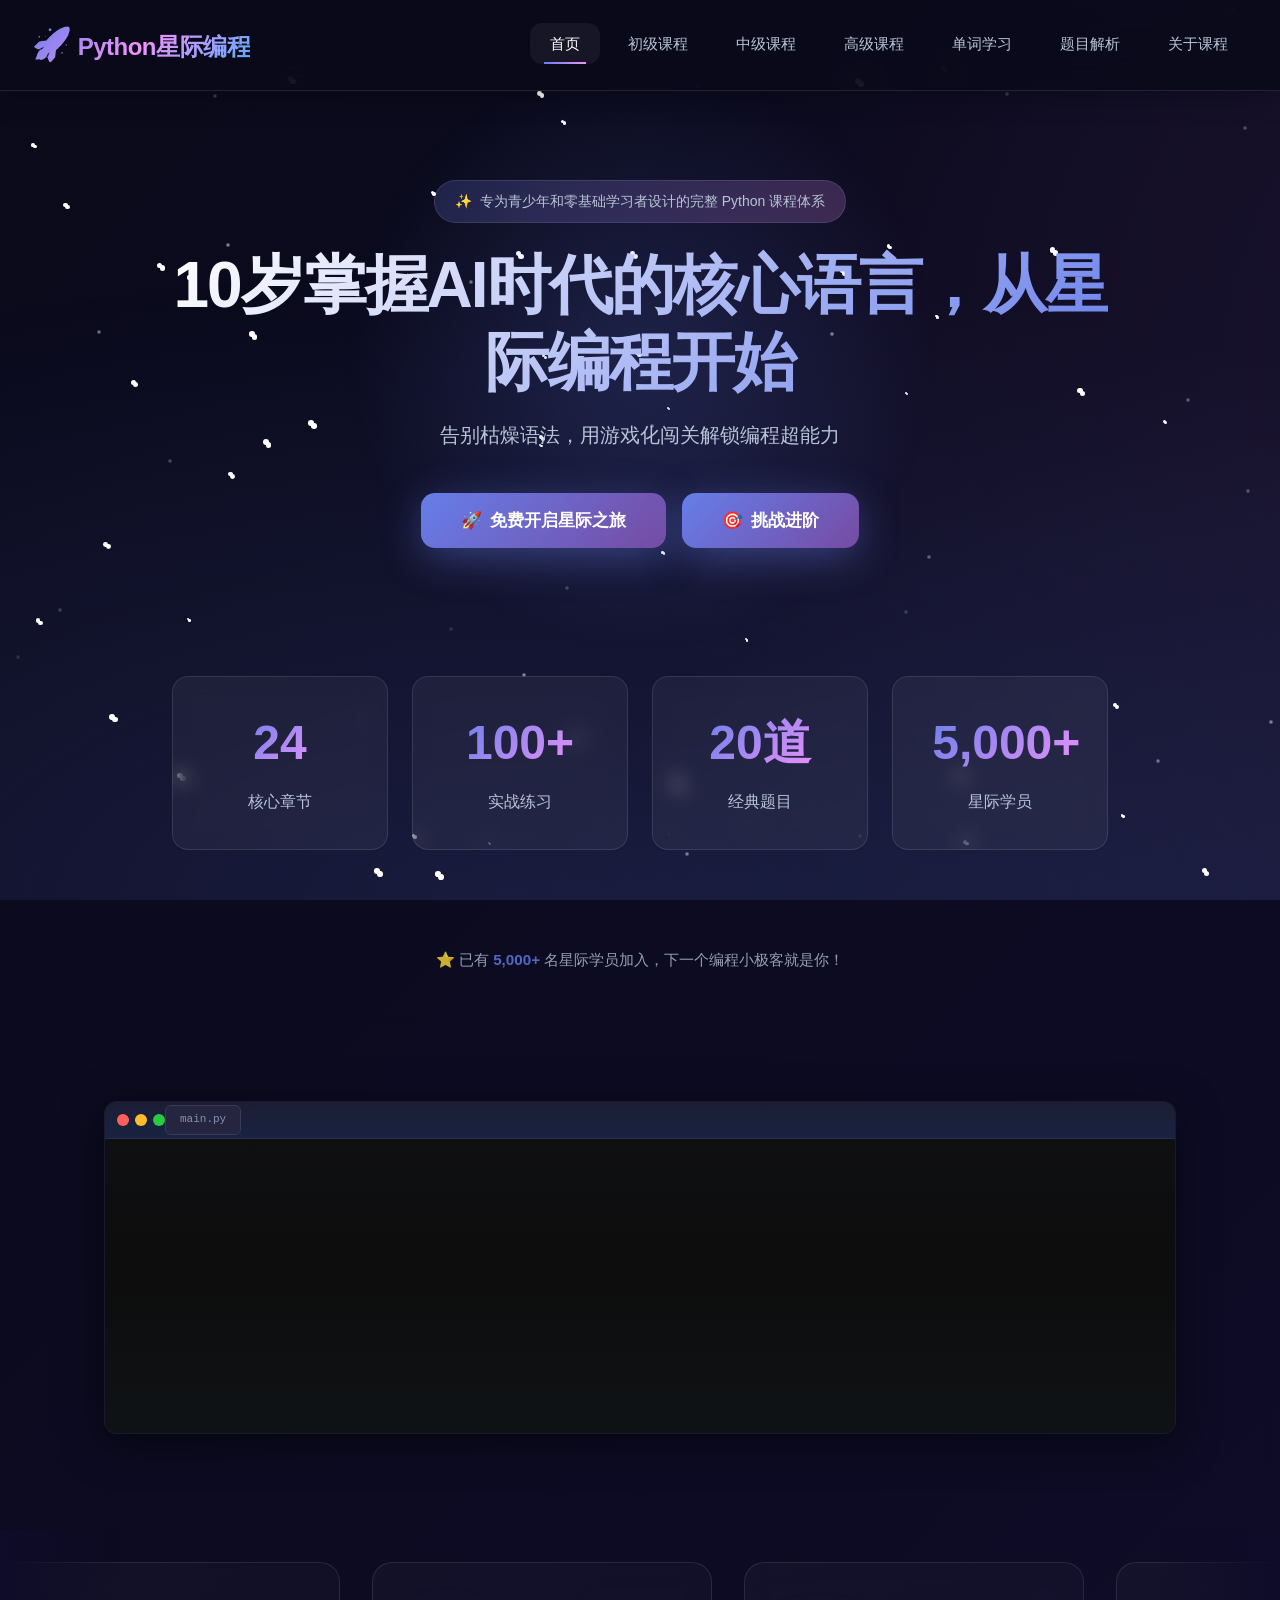
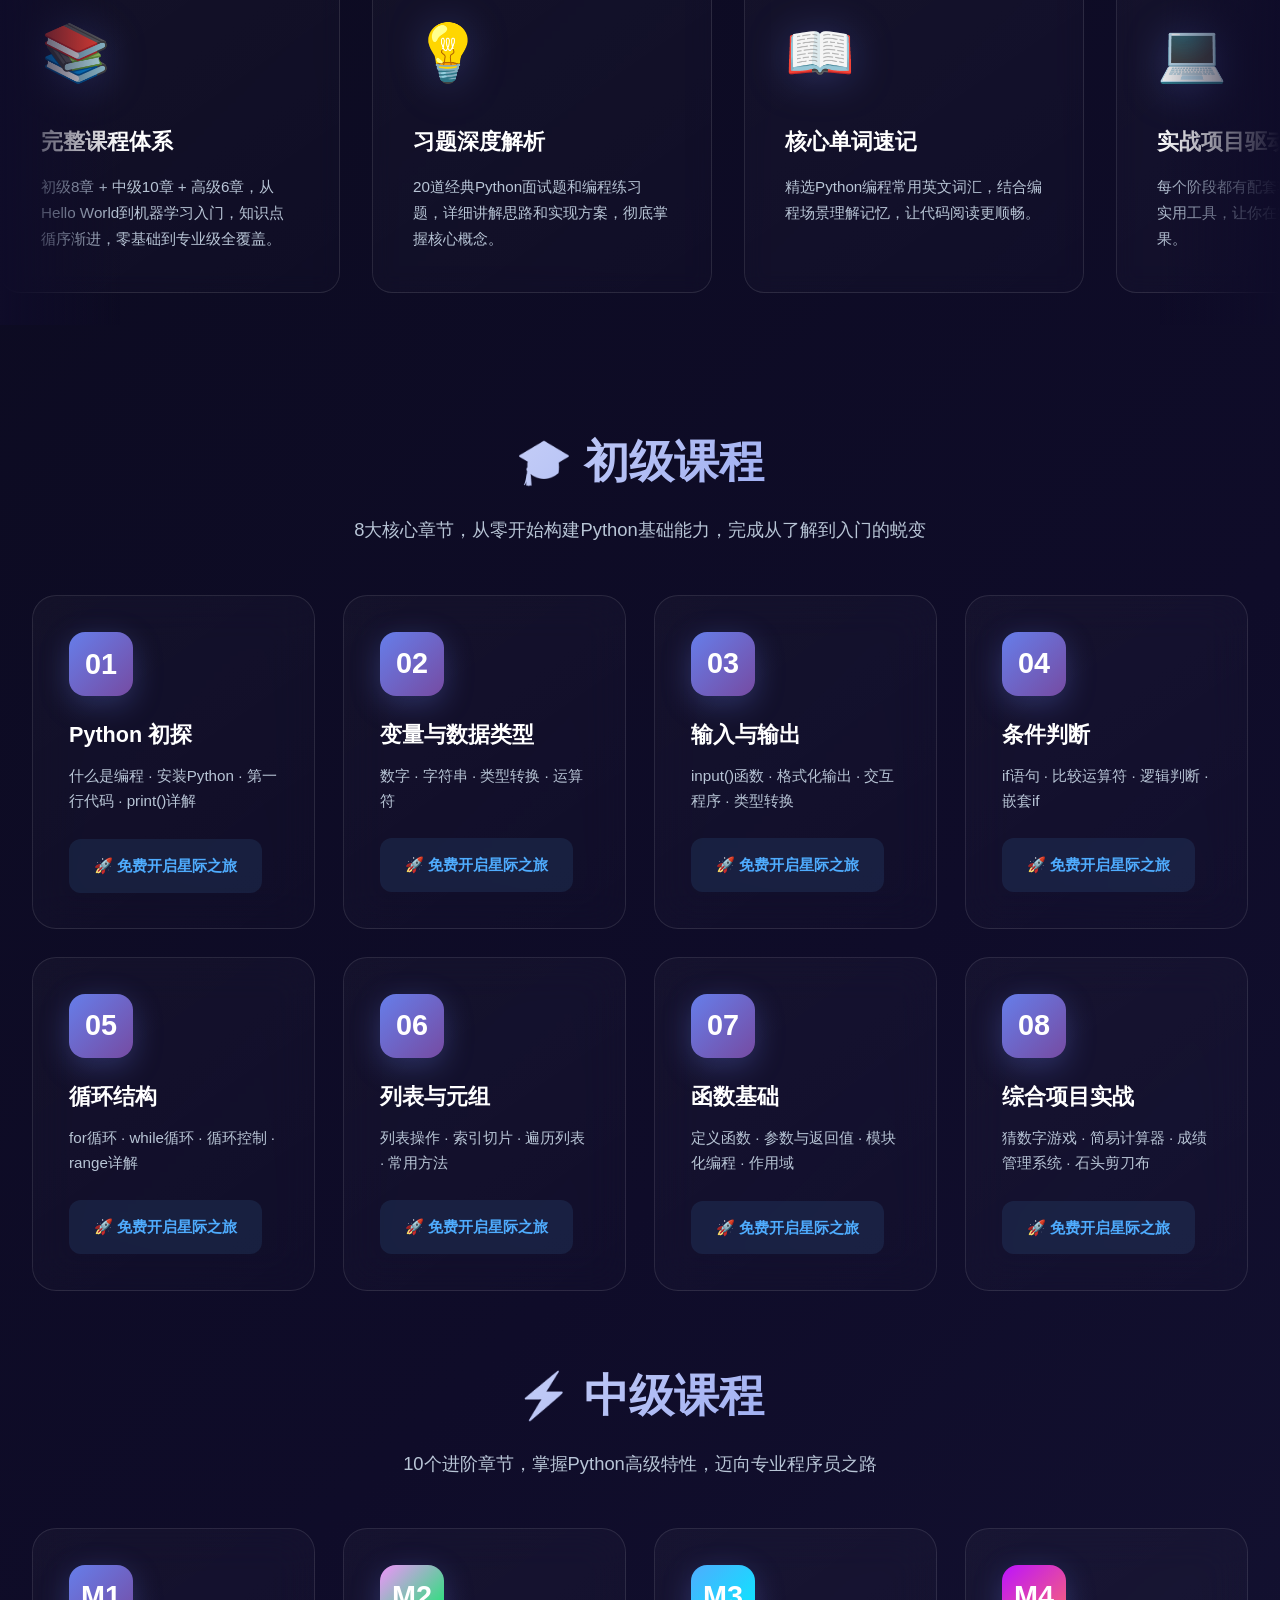
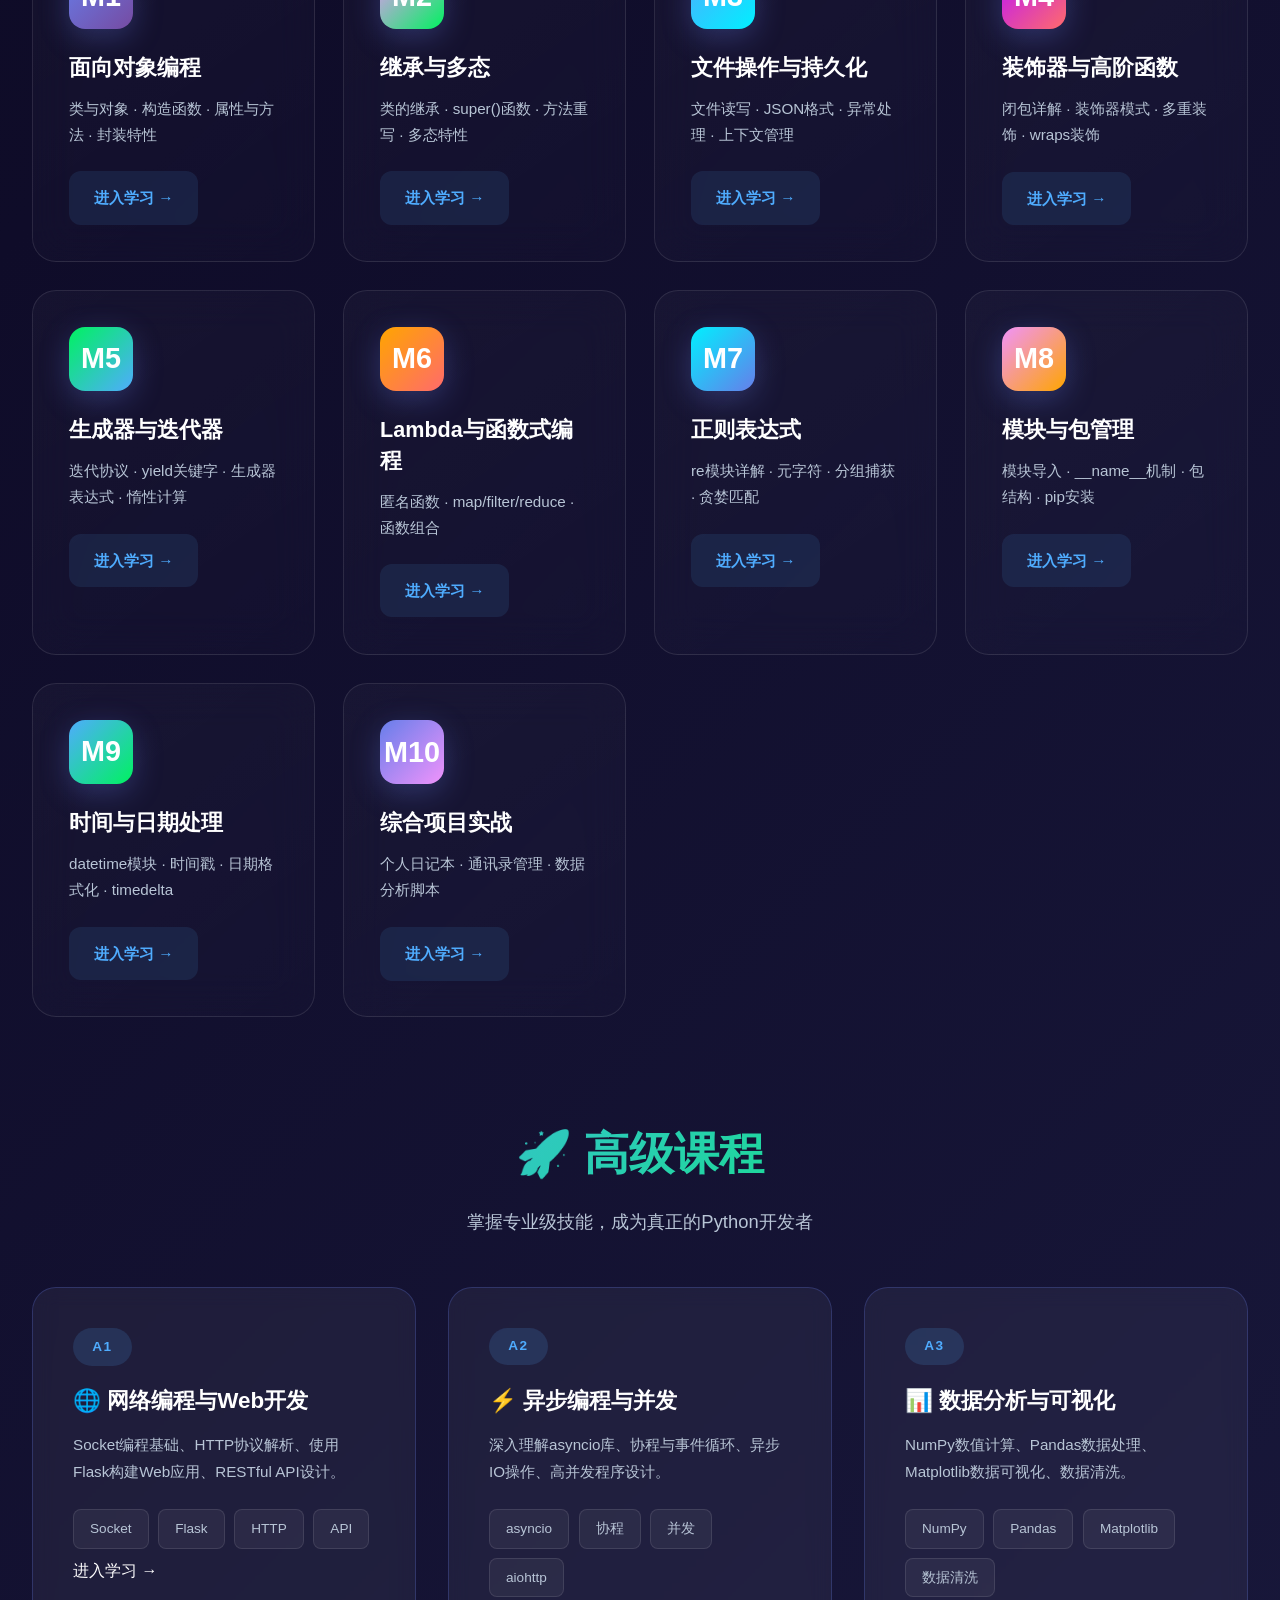
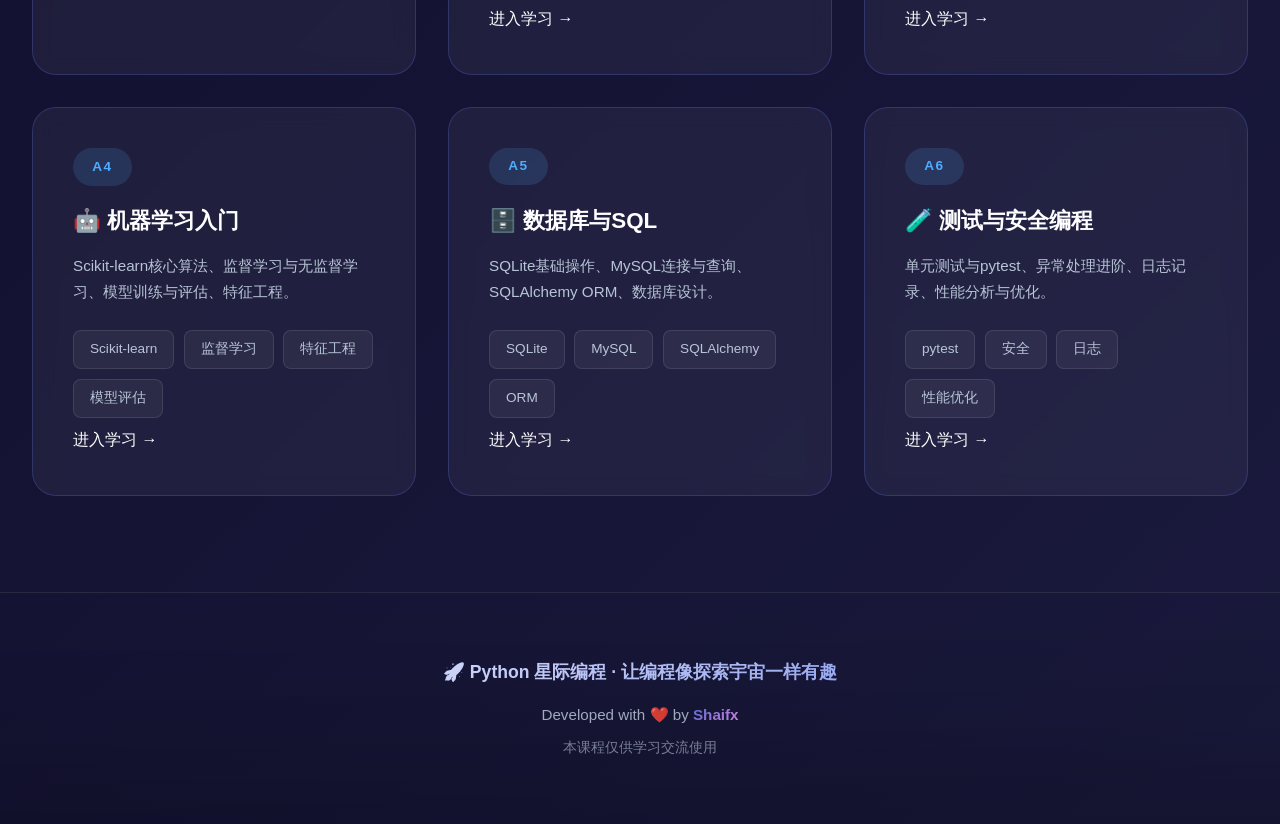
==== commit 9c7fbb1c: "fix: 添加缓存控制，修复页面显示问题" ====
--- a/index.html
+++ b/index.html
@@ -6,11 +6,16 @@
     <title>Python星际编程 - 青少年Python入门</title>
     <meta name="description" content="专为青少年和零基础学习者设计的完整Python课程体系，从入门到精通，游戏化学习体验">
     
+    <!-- 缓存控制 -->
+    <meta http-equiv="Cache-Control" content="no-cache, no-store, must-revalidate">
+    <meta http-equiv="Pragma" content="no-cache">
+    <meta http-equiv="Expires" content="0">
+    
     <!-- 公共样式 -->
-    <link rel="stylesheet" href="css/common.css">
+    <link rel="stylesheet" href="css/common.css?v=2">
     <!-- 页面特定样式 -->
-    <link rel="stylesheet" href="css/home.css">
-    <link rel="stylesheet" href="css/course.css">
+    <link rel="stylesheet" href="css/home.css?v=2">
+    <link rel="stylesheet" href="css/course.css?v=2">
 </head>
 <body>
     <!-- 跳过链接 -->
@@ -2086,7 +2091,7 @@
     </footer>
 
     <!-- 公共JavaScript -->
-    <script src="js/common.js"></script>
+    <script src="js/common.js?v=2"></script>
     
 </body>
 </html>
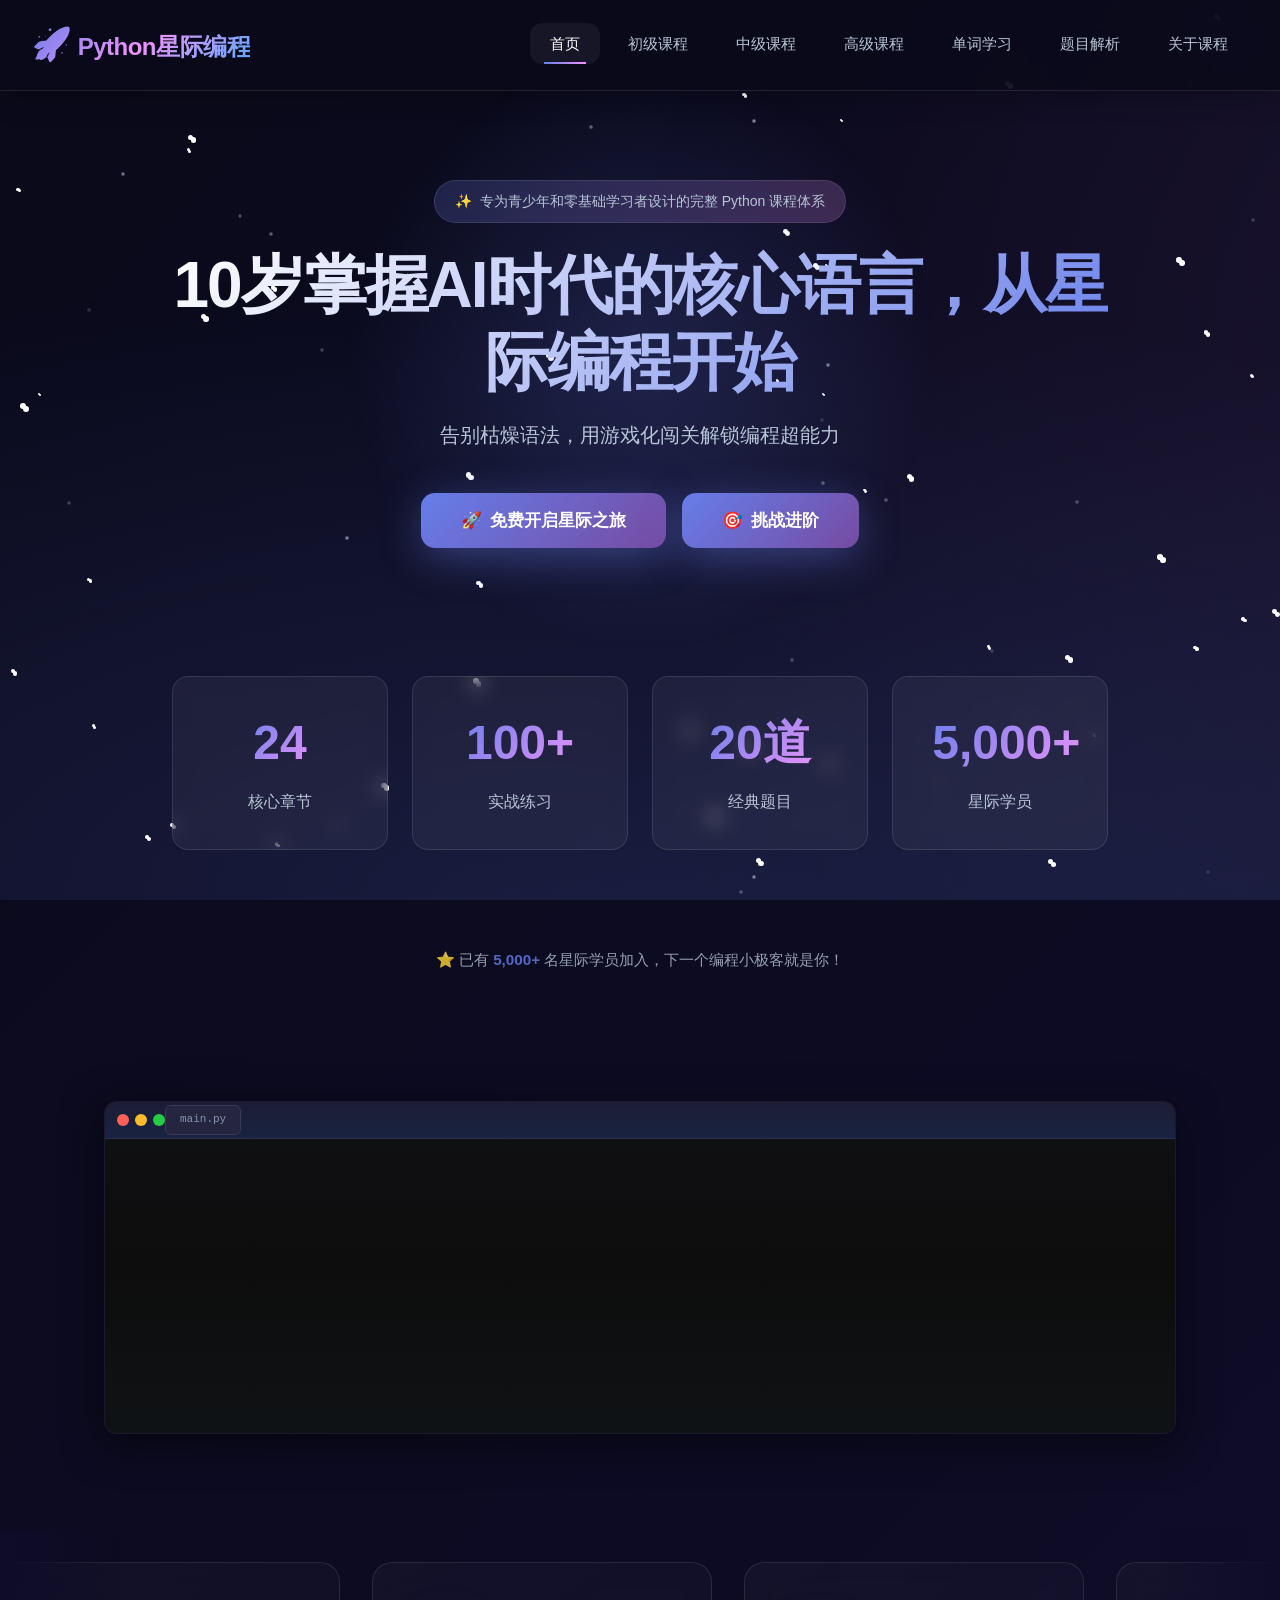
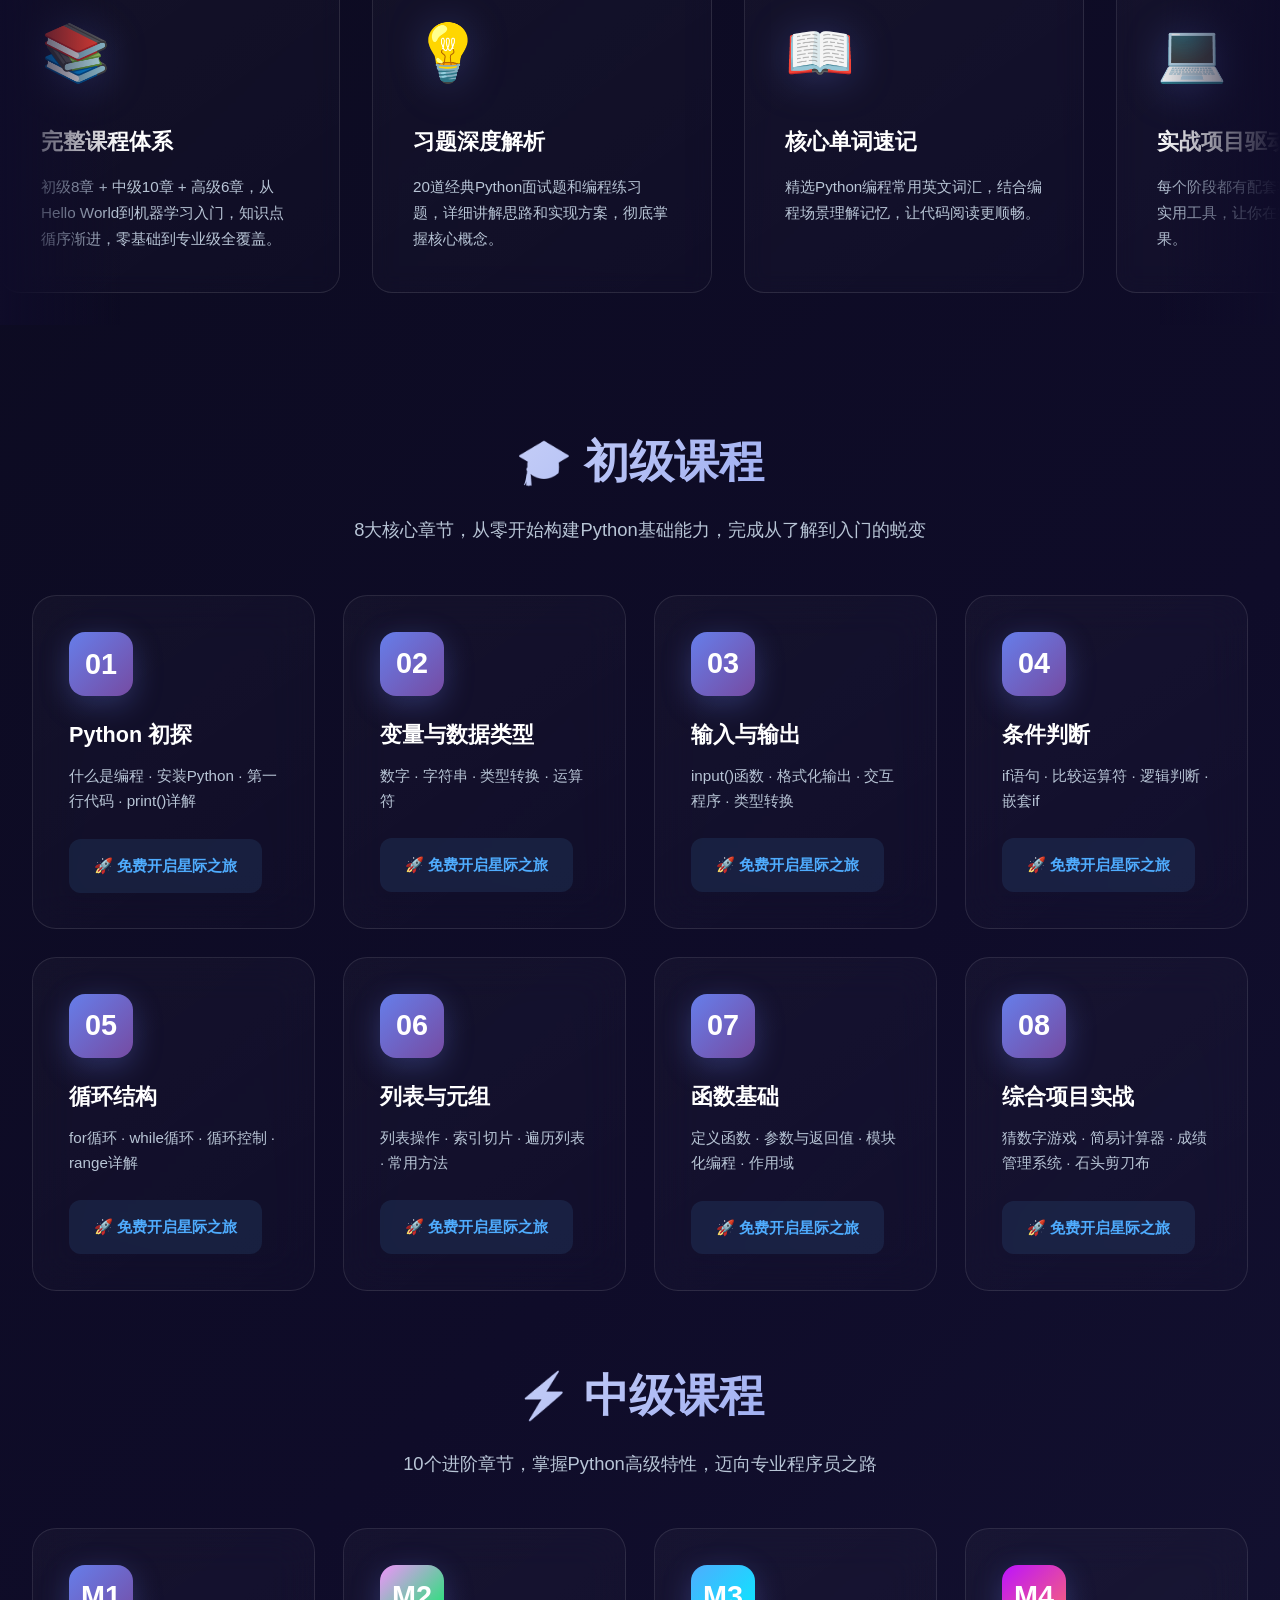
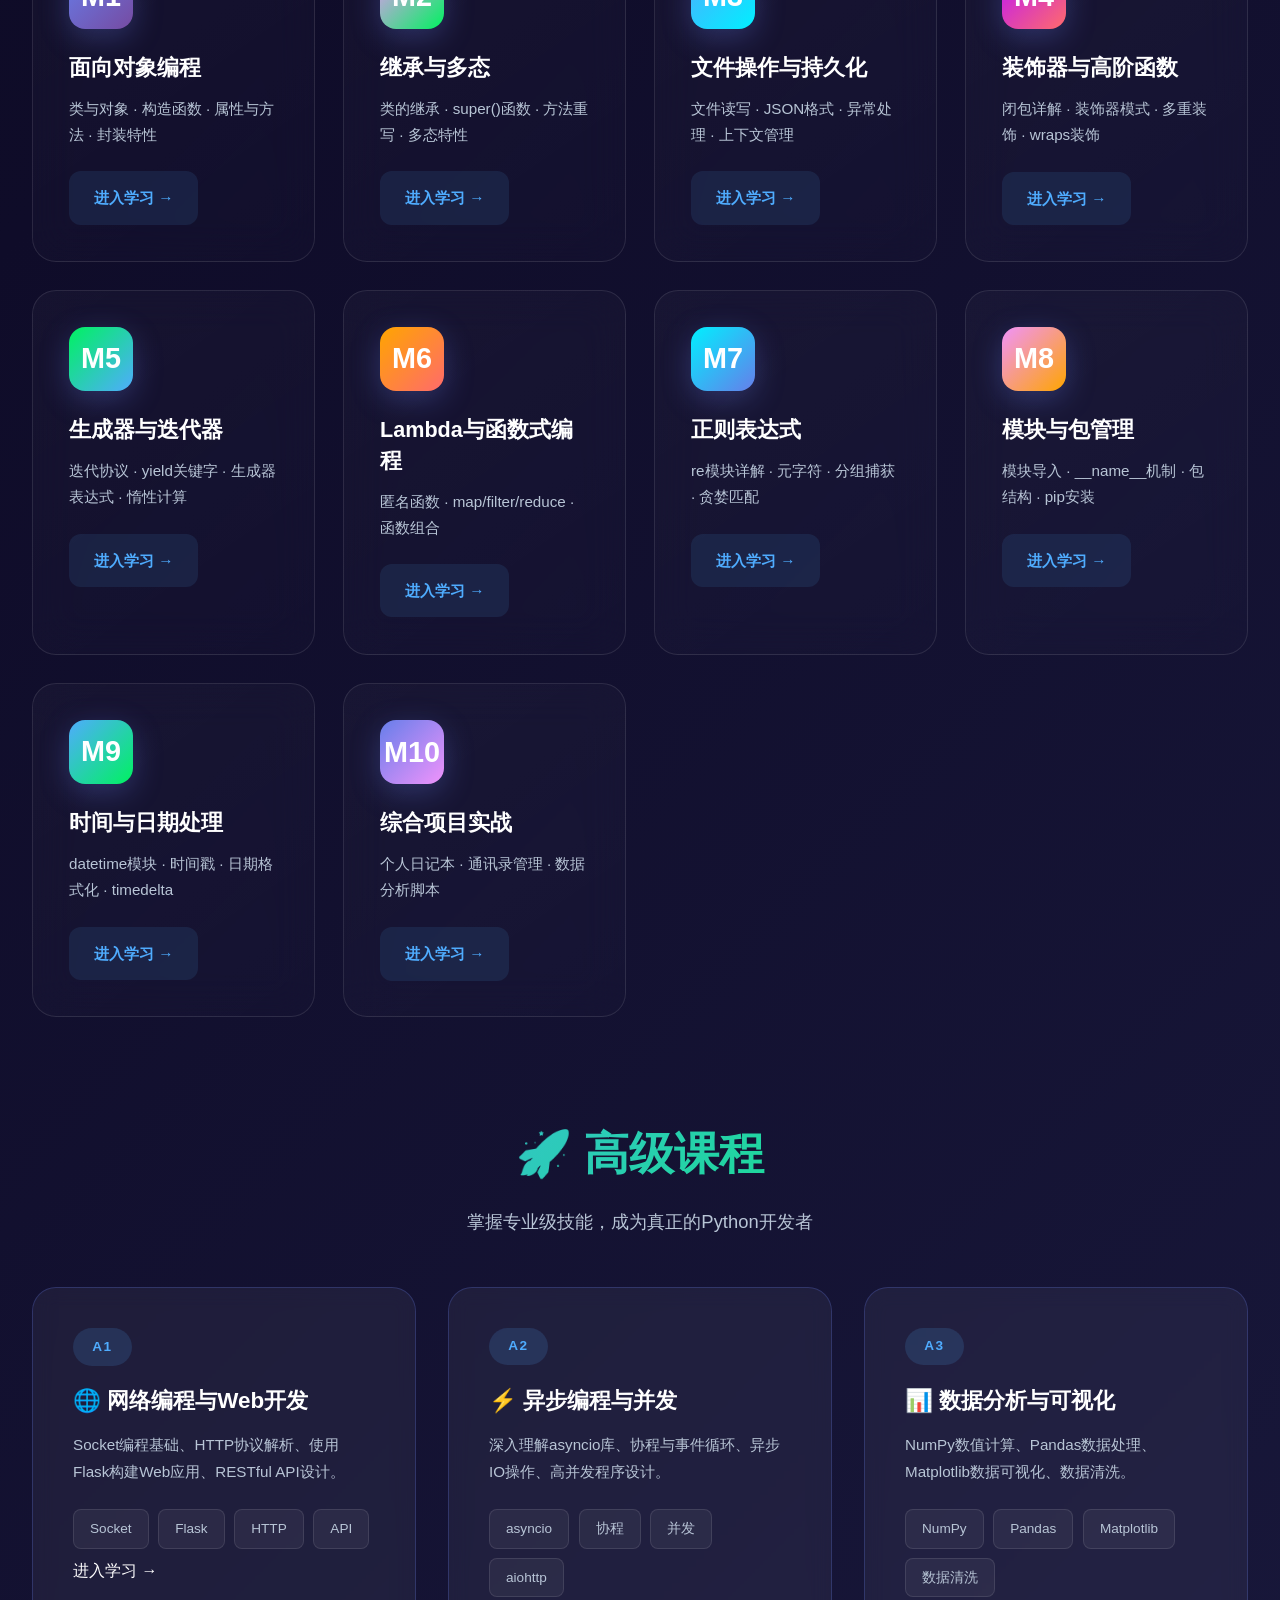
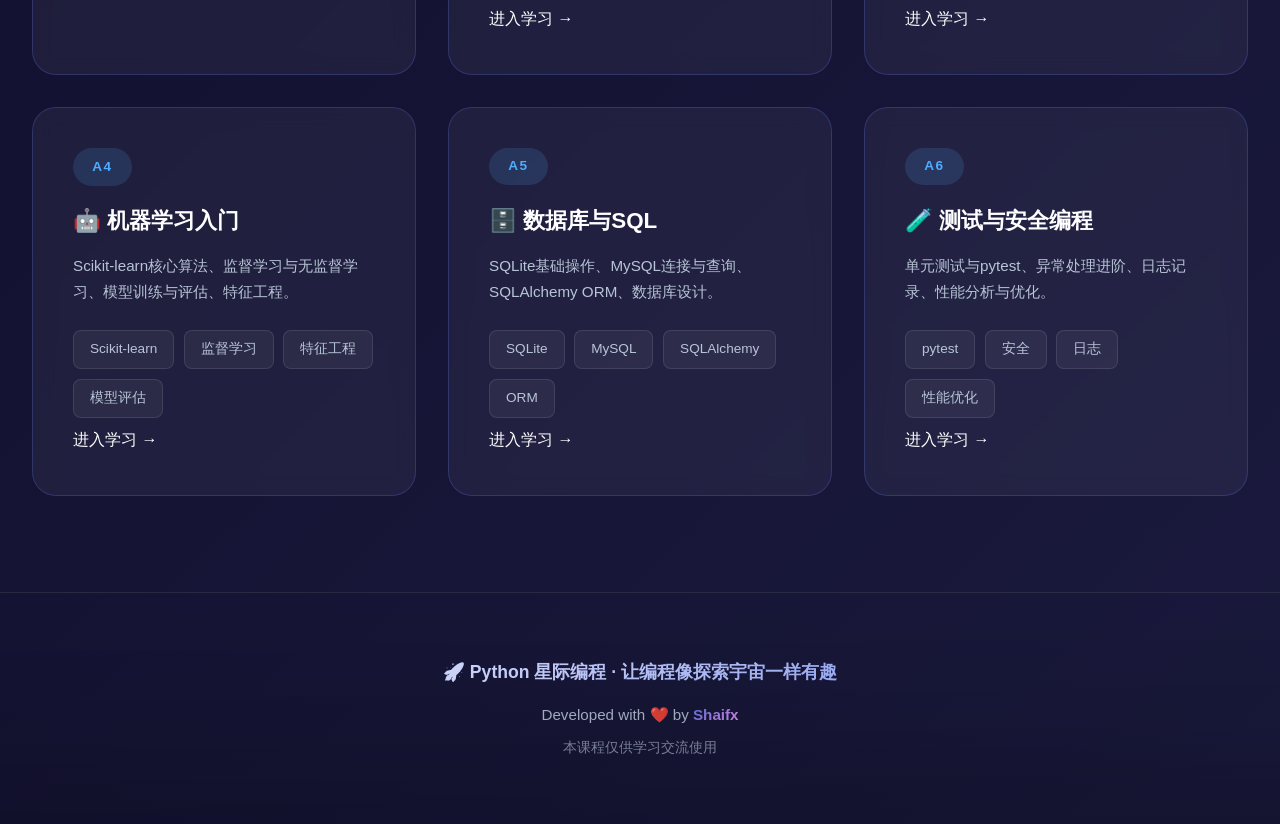
==== commit 2bf87cc1: "fix: 添加内联路由脚本确保hash路由工作" ====
--- a/index.html
+++ b/index.html
@@ -2093,5 +2093,32 @@
     <!-- 公共JavaScript -->
     <script src="js/common.js?v=2"></script>
     
+    <!-- 路由调试 - 确保hash路由正常工作 -->
+    <script>
+    (function() {
+        const hash = window.location.hash.slice(1);
+        if (hash) {
+            const target = document.getElementById('page-' + hash);
+            if (target) {
+                // 隐藏所有页面
+                document.querySelectorAll('.page').forEach(p => p.classList.remove('active'));
+                // 显示目标页面
+                target.classList.add('active');
+                // 更新标题
+                const titles = {
+                    'home': 'Python星际编程 - 青少年Python入门',
+                    'course': 'Python初级课程 - 星际编程',
+                    'intermediate': 'Python中级课程 - 星际编程',
+                    'advanced': 'Python高级课程 - 星际编程',
+                    'words': 'Python单词学习 - 星际编程',
+                    'quiz': 'Python题目解析 - 星际编程',
+                    'about': '关于课程 - 星际编程'
+                };
+                document.title = titles[hash] || document.title;
+            }
+        }
+    })();
+    </script>
+    
 </body>
 </html>
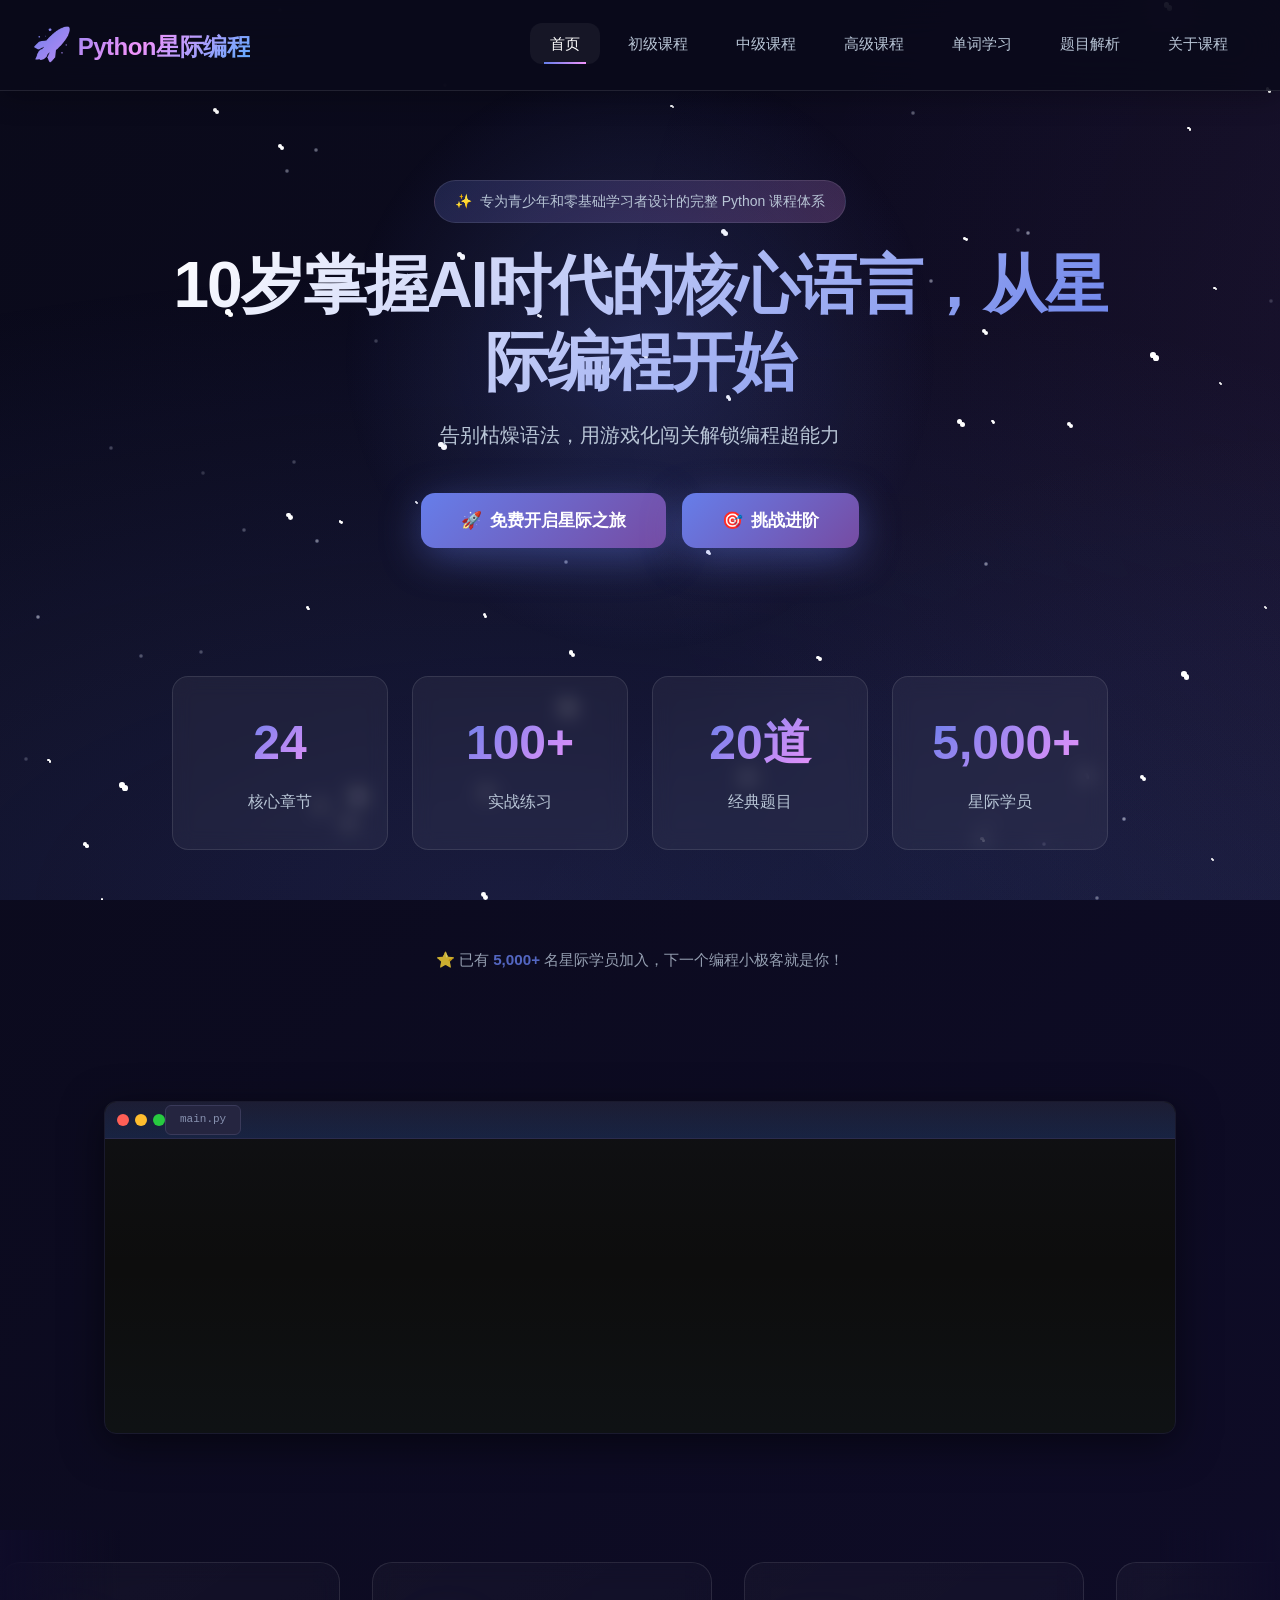
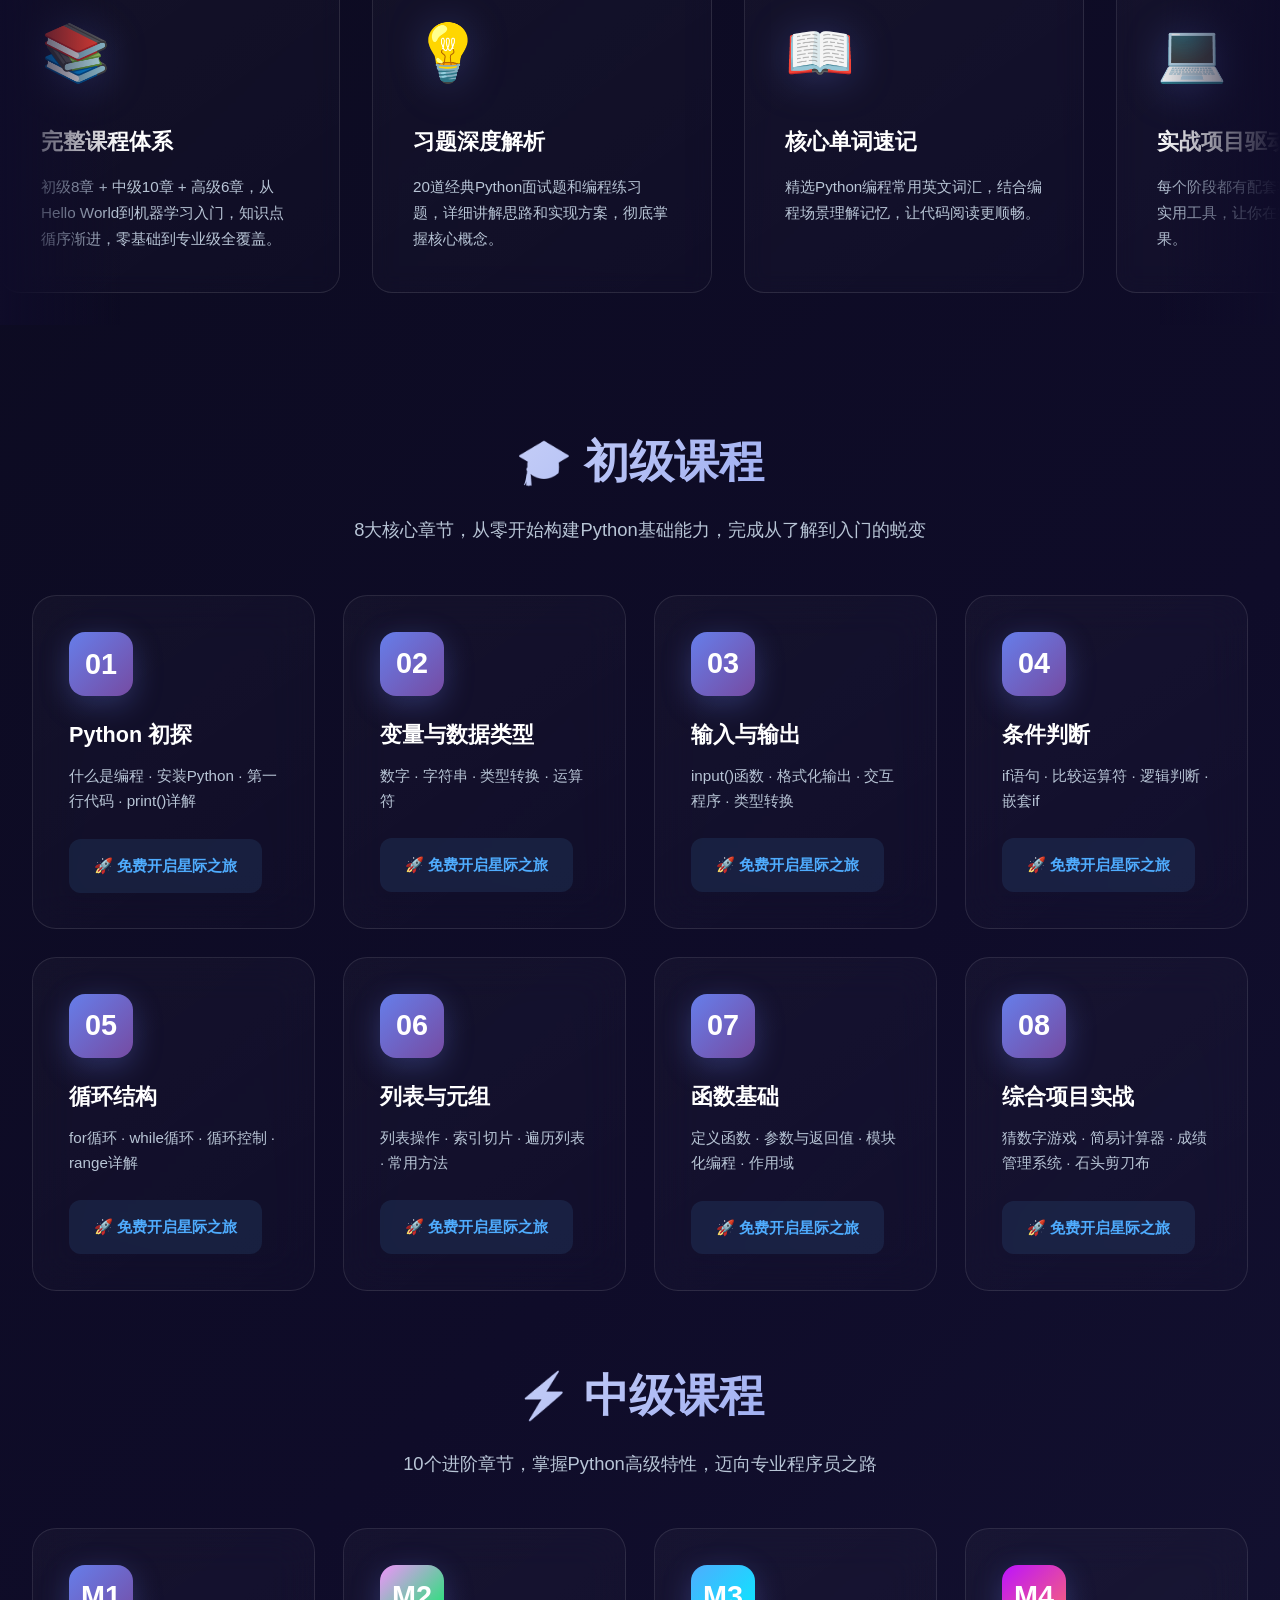
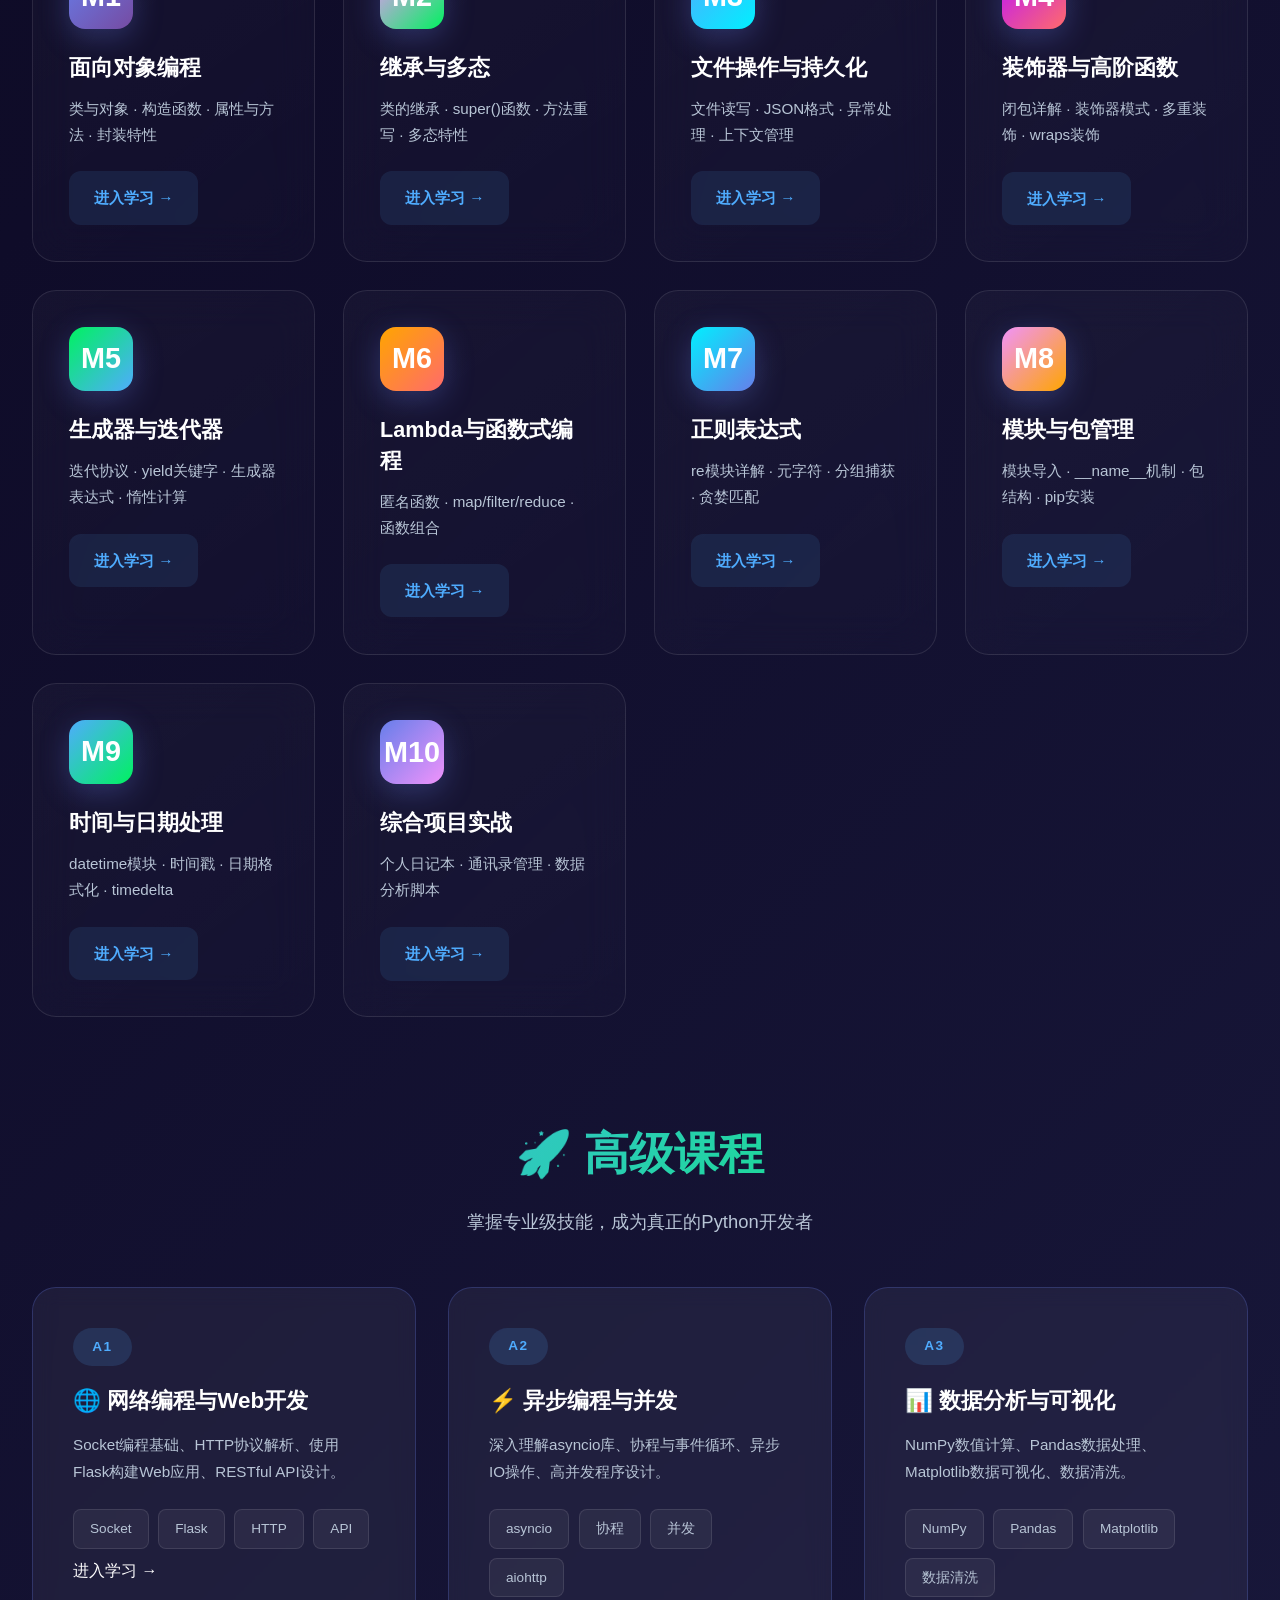
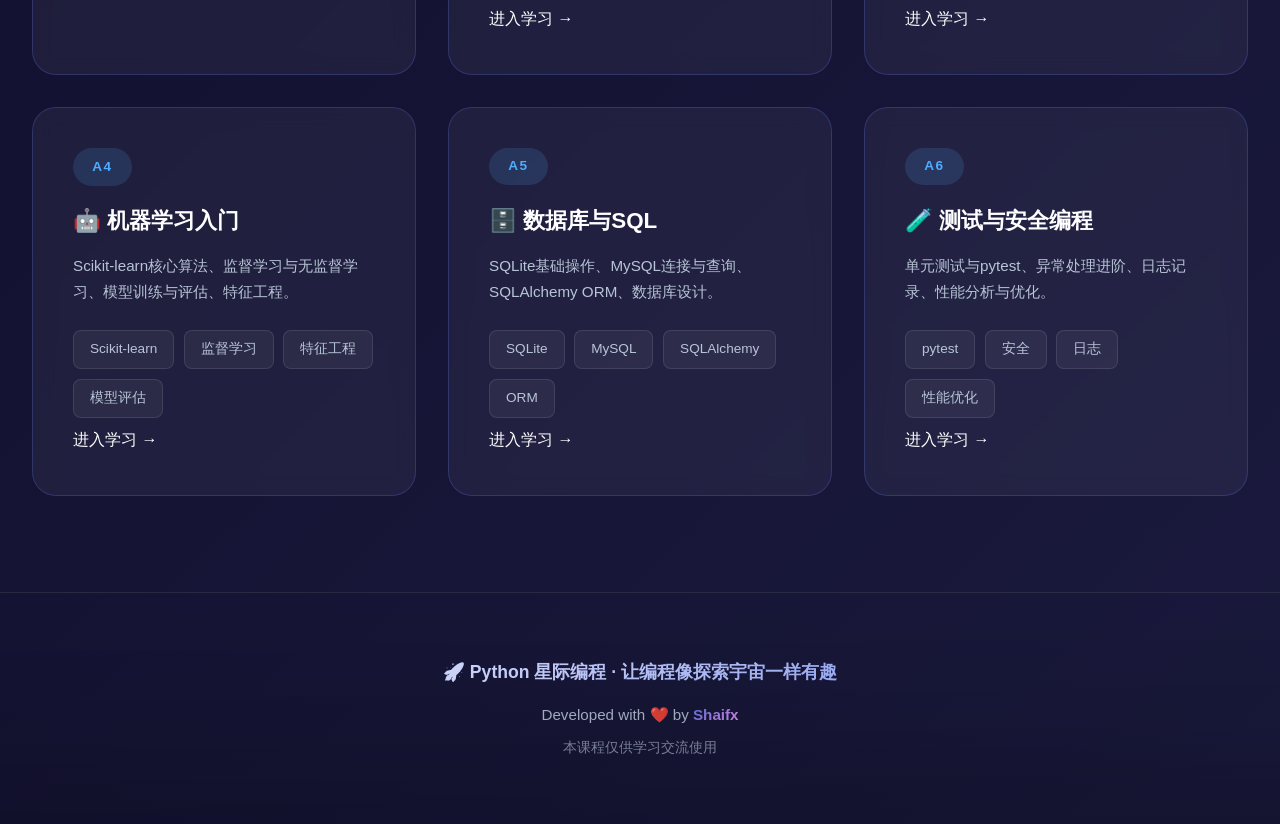
==== commit 7a2fdb58: "fix: 使用sessionStorage确保hash路由在页面渲染前保存目标页面" ====
--- a/index.html
+++ b/index.html
@@ -10,6 +10,18 @@
     <meta http-equiv="Cache-Control" content="no-cache, no-store, must-revalidate">
     <meta http-equiv="Pragma" content="no-cache">
     <meta http-equiv="Expires" content="0">
+    
+    <!-- 页面路由 - 在页面渲染前执行，确保正确显示对应页面 -->
+    <script>
+    (function() {
+        // 获取URL hash
+        var hash = window.location.hash.slice(1);
+        if (hash) {
+            // 保存目标页面到sessionStorage，供页面加载后使用
+            sessionStorage.setItem('targetPage', hash);
+        }
+    })();
+    </script>
     
     <!-- 公共样式 -->
     <link rel="stylesheet" href="css/common.css?v=2">
@@ -2093,19 +2105,20 @@
     <!-- 公共JavaScript -->
     <script src="js/common.js?v=2"></script>
     
-    <!-- 路由调试 - 确保hash路由正常工作 -->
+    <!-- 页面路由 - 根据sessionStorage中的目标页面显示对应内容 -->
     <script>
     (function() {
-        const hash = window.location.hash.slice(1);
-        if (hash) {
-            const target = document.getElementById('page-' + hash);
+        // 从sessionStorage获取目标页面
+        var targetPage = sessionStorage.getItem('targetPage');
+        if (targetPage) {
+            var target = document.getElementById('page-' + targetPage);
             if (target) {
                 // 隐藏所有页面
-                document.querySelectorAll('.page').forEach(p => p.classList.remove('active'));
+                document.querySelectorAll('.page').forEach(function(p) { p.classList.remove('active'); });
                 // 显示目标页面
                 target.classList.add('active');
                 // 更新标题
-                const titles = {
+                var titles = {
                     'home': 'Python星际编程 - 青少年Python入门',
                     'course': 'Python初级课程 - 星际编程',
                     'intermediate': 'Python中级课程 - 星际编程',
@@ -2114,8 +2127,10 @@
                     'quiz': 'Python题目解析 - 星际编程',
                     'about': '关于课程 - 星际编程'
                 };
-                document.title = titles[hash] || document.title;
+                document.title = titles[targetPage] || document.title;
             }
+            // 清除sessionStorage
+            sessionStorage.removeItem('targetPage');
         }
     })();
     </script>
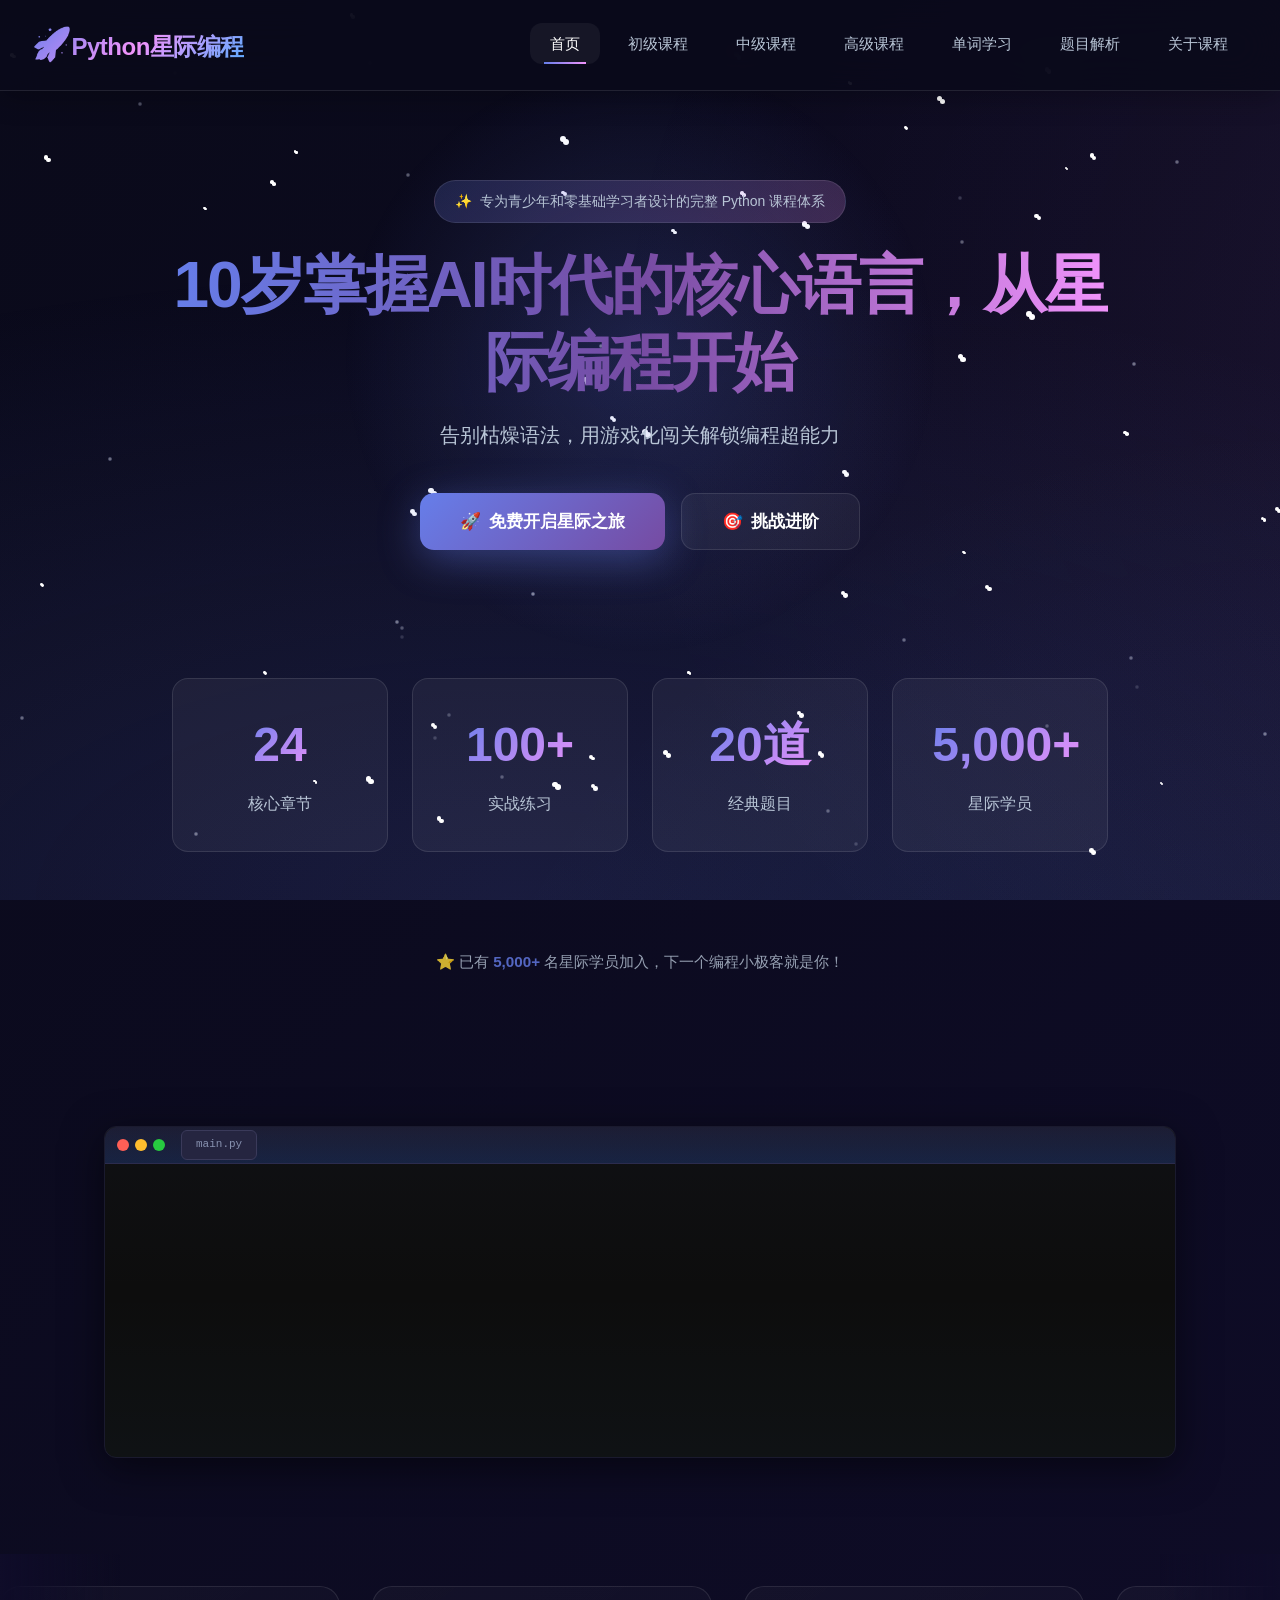
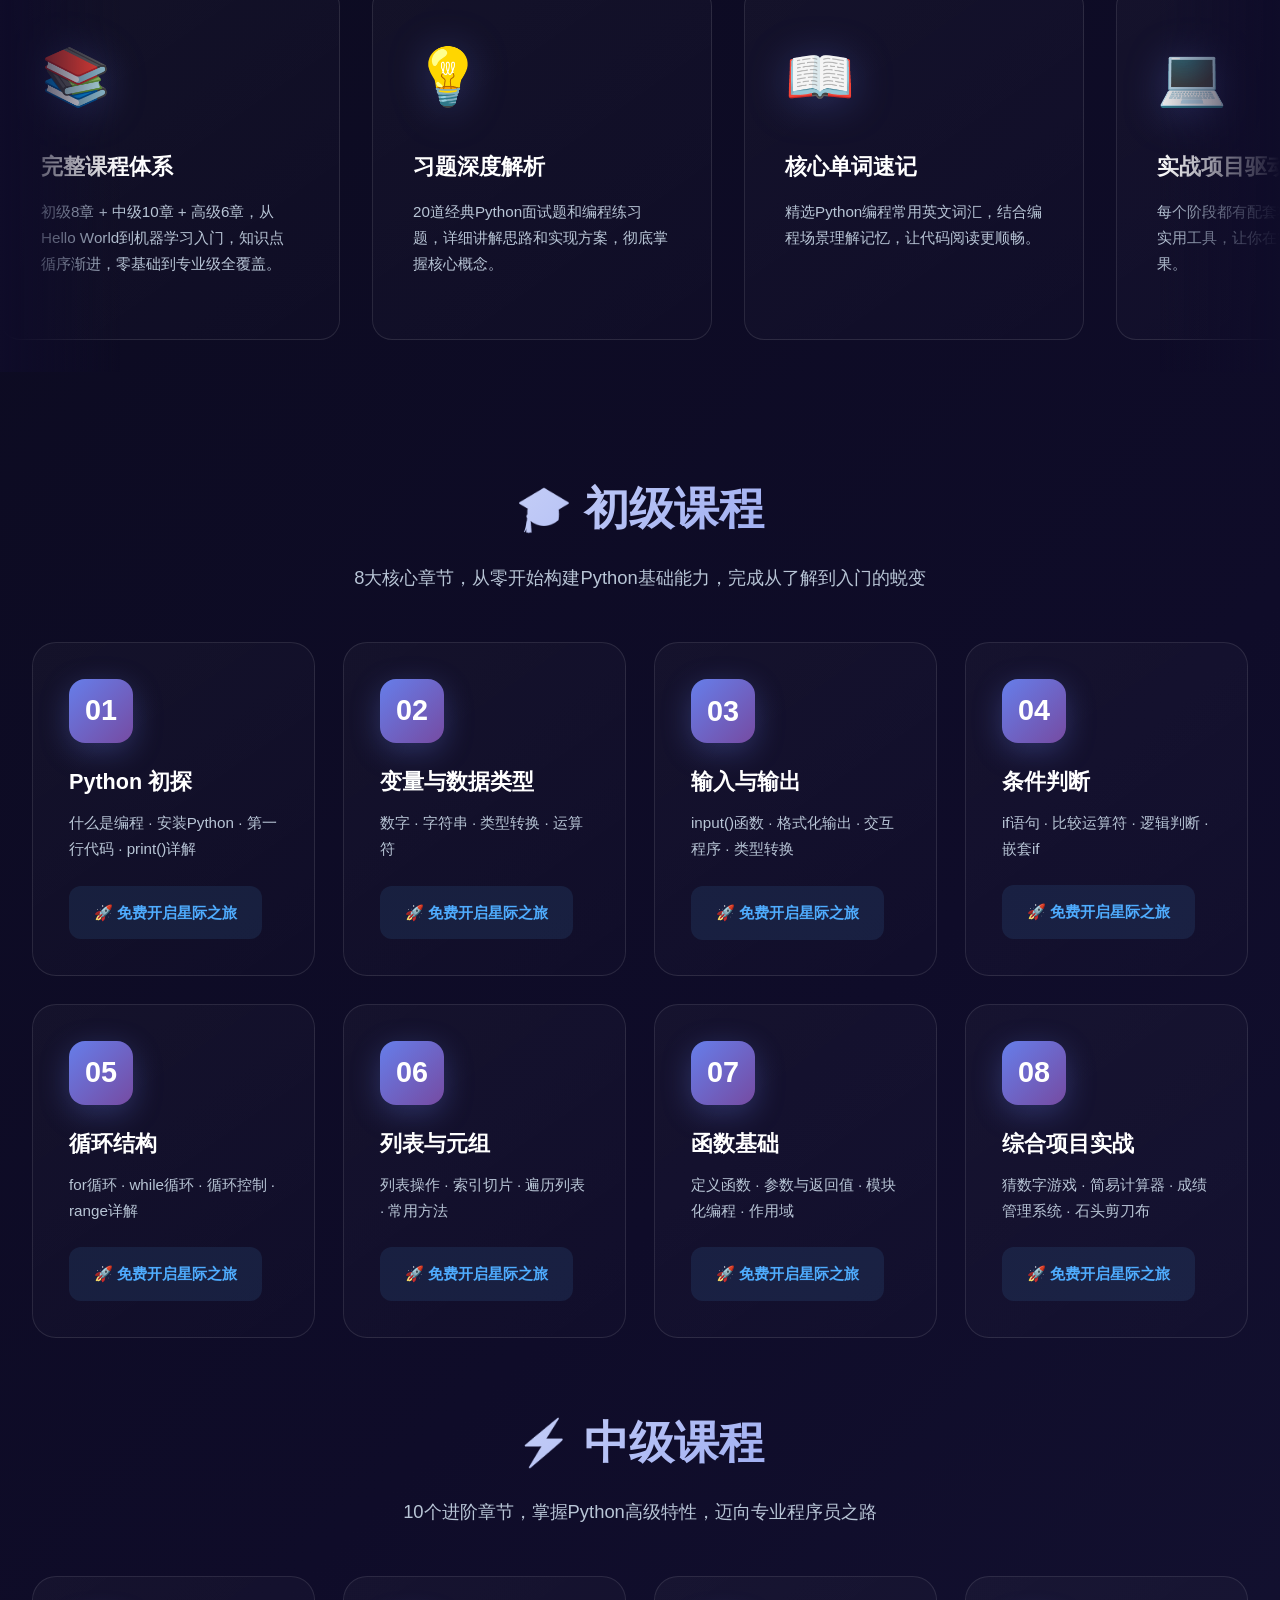
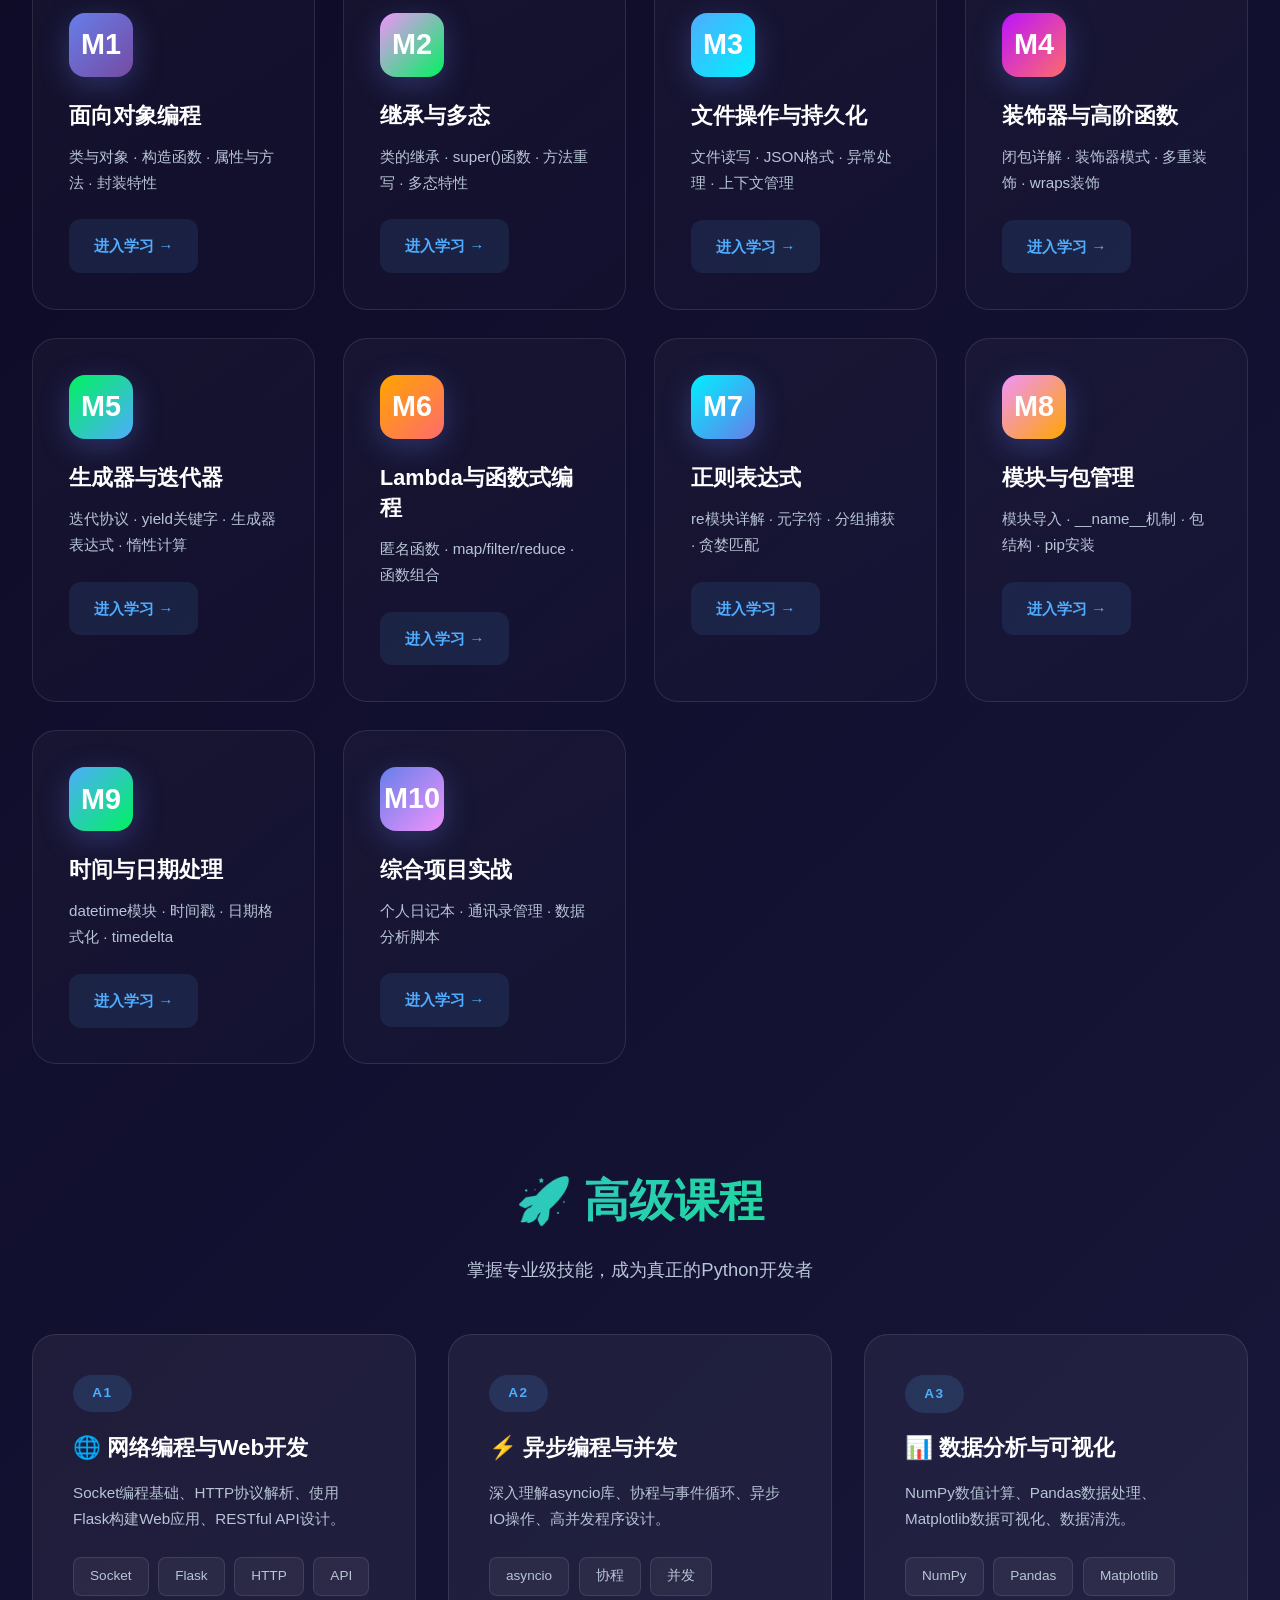
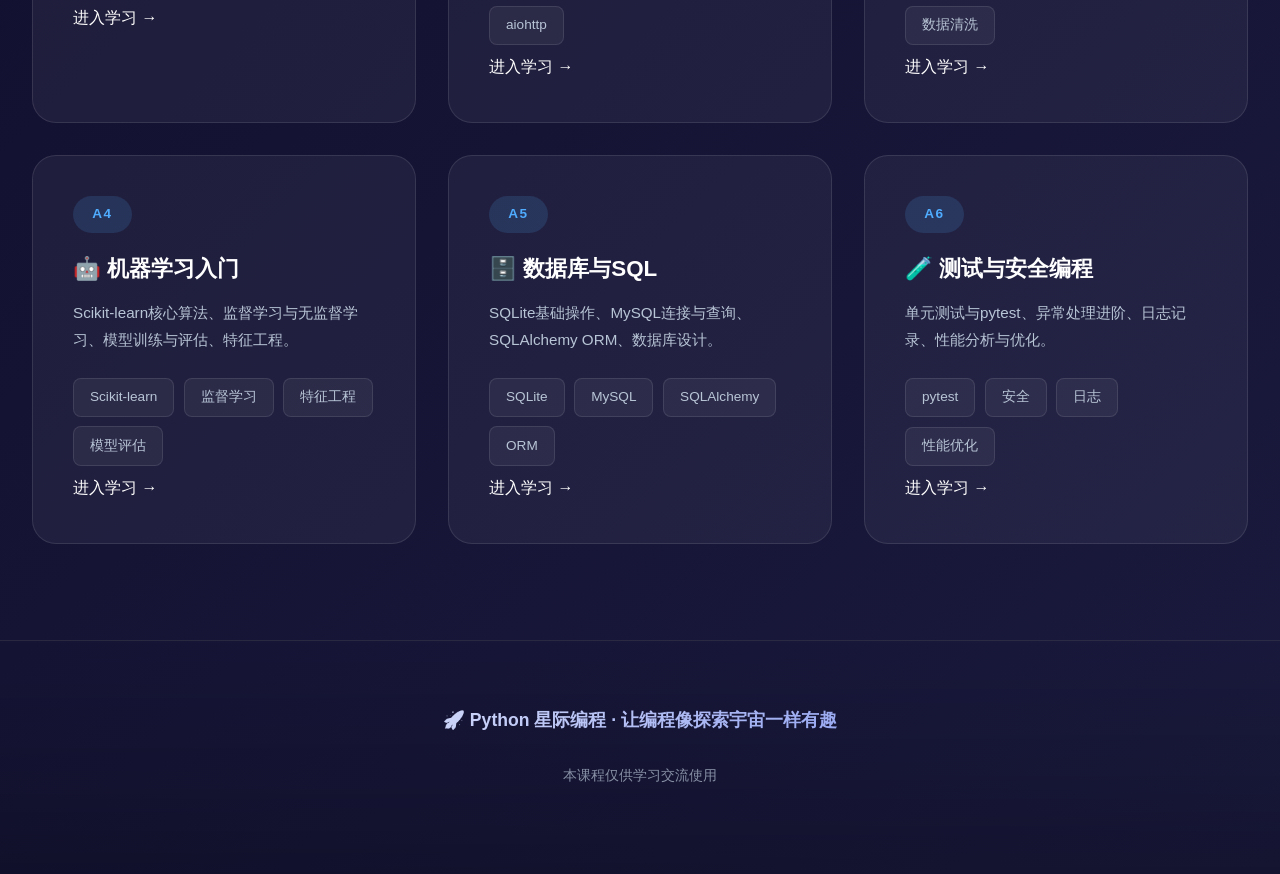
==== commit fc08bf40: "feat: 推送单页面版本 python_course_v7" ====
--- a/index.html
+++ b/index.html
@@ -4,52 +4,1553 @@
     <meta charset="UTF-8">
     <meta name="viewport" content="width=device-width, initial-scale=1.0">
     <title>Python星际编程 - 青少年Python入门</title>
-    <meta name="description" content="专为青少年和零基础学习者设计的完整Python课程体系，从入门到精通，游戏化学习体验">
+
+    <style>
+        * { margin: 0; padding: 0; box-sizing: border-box; }
+        :root {
+            --primary: #667eea; --primary-light: #764ba2; --secondary: #f093fb; --accent: #4facfe;
+            --success: #00f260; --dark: #0f0c29; --darker: #0a0a1a; --card: rgba(255, 255, 255, 0.05); --card-hover: rgba(255, 255, 255, 0.1);
+            --text: #ffffff; --text-dim: #b8c5d6; --border: rgba(255, 255, 255, 0.1);
+        }
+        body {
+            font-family: 'Segoe UI', 'PingFang SC', 'Microsoft YaHei', sans-serif;
+            background: linear-gradient(135deg, var(--darker) 0%, var(--dark) 50%, #1a1a3e 100%);
+            color: var(--text); line-height: 1.8; overflow-x: hidden; min-height: 100vh;
+        }
+        .bg-animation {
+            position: fixed; top: 0; left: 0; width: 100%; height: 100%; z-index: -1; overflow: hidden;
+        }
+        .bg-animation {
+            background: radial-gradient(ellipse at 20% 50%, rgba(102, 126, 234, 0.15) 0%, transparent 50%),
+                        radial-gradient(ellipse at 80% 20%, rgba(240, 147, 251, 0.1) 0%, transparent 50%),
+                        radial-gradient(ellipse at 50% 80%, rgba(79, 172, 254, 0.1) 0%, transparent 50%);
+            background-size: 200% 200%;
+            animation: bgShift 20s ease-in-out infinite alternate;
+            will-change: background-position;
+        }
+        @keyframes bgShift {
+            0% { background-position: 0% 50%; }
+            100% { background-position: 100% 50%; }
+        }
+        .particles {
+            position: fixed; top: 0; left: 0; width: 100%; height: 100%; z-index: -1; pointer-events: none;
+        }
+        .particle {
+            position: absolute;
+            width: 4px;
+            height: 4px;
+            background: radial-gradient(circle, rgba(255,255,255,0.8), rgba(102,126,234,0.3));
+            border-radius: 50%;
+            animation: particleFloat 15s ease-in-out infinite;
+            pointer-events: none;
+        }
+        @keyframes particleFloat {
+            0%, 100% { transform: translate(0, 0) scale(1); opacity: 0.3; }
+            25% { transform: translate(30px, -50px) scale(1.5); opacity: 0.7; }
+            50% { transform: translate(-20px, -100px) scale(1); opacity: 0.5; }
+            75% { transform: translate(40px, -60px) scale(1.3); opacity: 0.6; }
+        }
+
+        nav {
+            position: fixed; top: 0; width: 100%; background: rgba(15, 12, 41, 0.85);
+            backdrop-filter: blur(20px); -webkit-backdrop-filter: blur(20px);
+            border-bottom: 1px solid var(--border);
+            z-index: 1000; padding: 1rem 2rem; display: flex; justify-content: space-between; align-items: center; transition: all 0.3s ease;
+        }
+        nav.scrolled { padding: 0.75rem 2rem; box-shadow: 0 4px 30px rgba(0, 0, 0, 0.3); }
+        .logo {
+            font-size: 1.5rem; font-weight: 800; background: linear-gradient(135deg, var(--primary), var(--secondary), var(--accent));
+            -webkit-background-clip: text; -webkit-text-fill-color: transparent; background-clip: text;
+            display: flex; align-items: center; gap: .75rem; letter-spacing: -0.5px;
+        }
+        .logo-icon { font-size: 2rem; animation: pulse 2s ease-in-out infinite; }
+        @keyframes pulse { 0%,100% { transform: scale(1); } 50% { transform: scale(1.1); } }
+        .nav-links { display: flex; gap: 0.5rem; list-style: none; }
+        .nav-links a {
+            color: var(--text-dim); text-decoration: none; transition: all 0.3s ease;
+            font-size: 0.95rem; font-weight: 500; padding: 0.75rem 1.25rem; border-radius: 12px; position: relative; overflow: hidden;
+        }
+        .nav-links a::before {
+            content: ''; position: absolute; bottom: 0; left: 50%; width: 0; height: 2px;
+            background: linear-gradient(90deg, var(--primary), var(--secondary));
+            transition: all 0.3s ease; transform: translateX(-50%);
+        }
+        .nav-links a:hover, .nav-links a.active { color: var(--text); background: var(--card); }
+        .nav-links a:hover::before, .nav-links a.active::before { width: 60%; }
+
+        .page { display: none; padding-top: 100px; min-height: 100vh; animation: fadeInUp 0.5s ease; }
+        .page.active { display: block; }
+        @keyframes fadeInUp { from { opacity: 0; transform: translateY(30px); } to { opacity: 1; transform: translateY(0); } }
+
+        .hero {
+            text-align: center; padding: 5rem 2rem 4rem; max-width: 1000px; margin: 0 auto; position: relative;
+        }
+        .hero::before {
+            content: ''; position: absolute; top: 50%; left: 50%; transform: translate(-50%, -50%);
+            width: 600px; height: 600px; background: radial-gradient(circle, rgba(102, 126, 234, 0.2) 0%, transparent 70%);
+            z-index: -1;
+        }
+        .hero-badge {
+            display: inline-flex; align-items: center; gap: 0.5rem;
+            background: linear-gradient(135deg, rgba(102, 126, 234, 0.2), rgba(240, 147, 251, 0.2));
+            border: 1px solid var(--border); padding: 0.5rem 1.25rem; border-radius: 50px;
+            font-size: 0.875rem; color: var(--text-dim); margin-bottom: 1.5rem; animation: bounceIn 0.8s ease;
+        }
+        @keyframes bounceIn { 0% { transform: scale(0.8); opacity: 0; } 50% { transform: scale(1.05); } 100% { transform: scale(1); opacity: 1; } }
+        .hero h1 {
+            font-size: 4rem; font-weight: 800; margin-bottom: 1rem; line-height: 1.2; letter-spacing: -2px;
+            background: linear-gradient(135deg, var(--text) 0%, var(--primary) 50%, var(--secondary) 100%);
+            -webkit-background-clip: text; -webkit-text-fill-color: transparent; background-clip: text;
+            animation: gradientShift 3s ease infinite; background-size: 200% 200%;
+        }
+        @keyframes gradientShift { 0%,100%{background-position:0% 50%} 50%{background-position:100% 50%} }
+        .hero p { font-size: 1.25rem; color: var(--text-dim); margin-bottom: 2.5rem; max-width: 600px; margin-left: auto; margin-right: auto; line-height: 1.8; }
+        .cta-group { display: flex; gap: 1rem; justify-content: center; flex-wrap: wrap; }
+        .cta-btn {
+            display: inline-flex; align-items: center; gap: 0.5rem; padding: 1rem 2.5rem;
+            background: linear-gradient(135deg, var(--primary), var(--primary-light)); color: var(--text);
+            text-decoration: none; border-radius: 14px; font-weight: 600; font-size: 1.05rem;
+            border: none; cursor: pointer; transition: all 0.3s ease; box-shadow: 0 10px 40px rgba(102, 126, 234, 0.4);
+        }
+        .cta-btn:hover { transform: translateY(-3px) scale(1.02); box-shadow: 0 15px 50px rgba(102, 126, 234, 0.5); }
+        .cta-btn.secondary {
+            background: var(--card); border: 1px solid var(--border); box-shadow: none;
+        }
+        .cta-btn.secondary:hover { background: var(--card-hover); border-color: var(--primary); }
+
+        .stats-section {
+            display: grid; grid-template-columns: repeat(auto-fit, minmax(200px, 1fr));
+            gap: 1.5rem; max-width: 1000px; margin: 4rem auto; padding: 0 2rem;
+        }
+        .stat-card {
+            background: var(--card); border: 1px solid var(--border); border-radius: 16px;
+            padding: 2rem; text-align: center; transition: all 0.4s ease;
+        }
+        .stat-card:hover { transform: translateY(-5px); border-color: var(--primary); }
+        .stat-number {
+            font-size: 3rem; font-weight: 800; background: linear-gradient(135deg, var(--primary), var(--secondary));
+            -webkit-background-clip: text; -webkit-text-fill-color: transparent; background-clip: text; line-height: 1.2;
+            display: inline-block; padding: 0.1em 0.15em;
+        }
+        .stat-label { color: var(--text-dim); margin-top: 0.75rem; font-size: 1rem; font-weight: 500; }
+
+        .features { display: grid; grid-template-columns: repeat(auto-fit, minmax(280px, 1fr)); gap: 1.5rem; max-width: 1200px; margin: 3rem auto; padding: 0 2rem; }
+        .feature-card {
+            background: var(--card); border: 1px solid var(--border); border-radius: 20px;
+            padding: 2rem; transition: all 0.4s cubic-bezier(0.4, 0, 0.2, 1);
+            backdrop-filter: blur(10px); -webkit-backdrop-filter: blur(10px);
+            position: relative; overflow: hidden; cursor: pointer;
+        }
+        .feature-card::before {
+            content: ''; position: absolute; top: 0; left: 0; right: 0; height: 3px;
+            background: linear-gradient(90deg, var(--primary), var(--secondary), var(--accent));
+            transform: scaleX(0); transition: transform 0.4s ease;
+        }
+        .feature-card:hover {
+            transform: translateY(-8px); border-color: var(--primary);
+            box-shadow: 0 20px 60px rgba(102, 126, 234, 0.2); background: var(--card-hover);
+        }
+        .feature-card:hover::before { transform: scaleX(1); }
+        .feature-icon { font-size: 3rem; margin-bottom: 1rem; display: block; }
+        .feature-card h3 { color: var(--text); margin-bottom: 0.75rem; font-size: 1.25rem; font-weight: 700; }
+        .feature-card p { color: var(--text-dim); font-size: 0.95rem; line-height: 1.7; }
+        .feature-card .feature-cta {
+            margin-top: 1.5rem; color: var(--accent); font-weight: 600;
+            font-size: 0.9rem; display: inline-flex; align-items: center; gap: 0.5rem; transition: gap 0.3s ease;
+        }
+        .feature-card:hover .feature-cta { gap: 1rem; }
+
+
+
+        .course-container { max-width: 1000px; margin: 0 auto; padding: 2rem; }
+        .chapter-list { display: flex; flex-direction: column; gap: 1rem; }
+        .chapter-item {
+            background: var(--card); border: 1px solid var(--border); border-radius: 16px;
+            overflow: hidden; transition: all 0.4s cubic-bezier(0.4, 0, 0.2, 1); backdrop-filter: blur(10px); -webkit-backdrop-filter: blur(10px);
+            margin-bottom: 1.75rem;
+        }
+        .chapter-item:hover { border-color: var(--primary); box-shadow: 0 10px 40px rgba(102, 126, 234, 0.15); }
+        .chapter-header {
+            padding: 1.5rem 2rem; display: flex; justify-content: space-between; align-items: center;
+            cursor: pointer; transition: all 0.3s ease;
+        }
+        .chapter-header:hover { background: rgba(102, 126, 234, 0.05); }
+        .chapter-info { display: flex; align-items: center; gap: 1.5rem; }
+        .chapter-num {
+            width: 56px; height: 56px; background: linear-gradient(135deg, var(--primary), var(--primary-light));
+            border-radius: 14px; display: flex; align-items: center; justify-content: center;
+            font-weight: 800; font-size: 1.3rem; color: var(--text); flex-shrink: 0;
+            box-shadow: 0 4px 15px rgba(102, 126, 234, 0.3);
+        }
+        .chapter-title-text h3 { color: var(--text); font-size: 1.2rem; margin-bottom: .25rem; font-weight: 700; }
+        .chapter-title-text span { color: var(--text-dim); font-size: 0.9rem; }
+        .chapter-toggle { font-size: 1.5rem; color: var(--primary); transition: transform 0.4s cubic-bezier(0.4, 0, 0.2, 1); }
+        .chapter-item.expanded .chapter-toggle { transform: rotate(180deg); }
+        .chapter-content { max-height: 0; overflow: hidden; transition: max-height 0.5s cubic-bezier(0.4, 0, 0.2, 1); }
+        .chapter-item.expanded .chapter-content { max-height: 10000px; }
+        .chapter-body { padding: 0 2rem 2rem; border-top: 1px solid var(--border); }
+
+        .lesson-section { margin-top: 2rem; }
+        .lesson-section h4 {
+            color: var(--accent); font-size: 1.15rem; margin-bottom: 1rem;
+            display: flex; align-items: center; gap: 0.75rem; font-weight: 700;
+        }
+        .lesson-section h4::before {
+            content: ''; width: 4px; height: 24px; background: linear-gradient(180deg, var(--primary), var(--secondary));
+            border-radius: 2px;
+        }
+        .lesson-text { color: var(--text-dim); margin-bottom: 1rem; line-height: 2; }
+        .code-block, pre.code-block {
+            background: #0d0d0d; border: 1px solid #1a1a2e; border-radius: 12px;
+            padding: 0; margin: 1.25rem 0; font-family: 'Consolas', 'Monaco', 'Fira Code', monospace;
+            overflow-x: auto; position: relative;
+            box-shadow: 0 10px 40px rgba(0, 0, 0, 0.5), inset 0 1px 0 rgba(255, 255, 255, 0.05);
+            display: block;
+        }
+        .code-block::before, pre.code-block::before {
+            content: '';
+            position: absolute;
+            top: 0; left: 0; right: 0;
+            height: 36px;
+            background: linear-gradient(180deg, #1a1a2e 0%, #16213e 100%);
+            border-bottom: 1px solid #2a2a4a;
+            border-radius: 12px 12px 0 0;
+        }
+        .code-block::after, pre.code-block::after {
+            content: '';
+            position: absolute;
+            top: 12px;
+            left: 12px;
+            width: 12px;
+            height: 12px;
+            background: #ff5f56;
+            border-radius: 50%;
+            box-shadow: 18px 0 0 #ffbd2e, 36px 0 0 #27ca40;
+        }
+        .code-block .file-tab, pre.code-block .file-tab {
+            position: absolute;
+            top: 8px;
+            left: 60px;
+            background: #252540;
+            border: 1px solid #3a3a5a;
+            border-radius: 6px;
+            padding: 4px 14px;
+            font-size: 11px;
+            color: #8892b0;
+            font-weight: 500;
+        }
+        .code-block .file-tab::before, pre.code-block .file-tab::before {
+            content: '';
+            position: absolute;
+            top: 50%;
+            left: 6px;
+            transform: translateY(-50%);
+            width: 8px;
+            height: 8px;
+            background: #4ecdc4;
+            border-radius: 2px;
+        }
+        .code-block pre { 
+            color: #e2e8f0; 
+            line-height: 1.7; 
+            font-size: 0.95rem; 
+            padding: 48px 1.5rem 1.5rem;
+            margin: 0;
+            overflow-x: auto;
+        }
+        pre.code-block { 
+            color: #e2e8f0; 
+            line-height: 1.7; 
+            font-size: 0.95rem; 
+            padding: 48px 1.5rem 1.5rem;
+            margin: 1.25rem 0;
+            overflow-x: auto;
+        }
+        .code-block pre code, pre.code-block code {
+            display: block;
+        }
+        /* 直接在pre.code-block内显示代码行 */
+        pre.code-block {
+            white-space: pre;
+        }
+        pre.code-block code {
+            display: block;
+        }
+        .code-keyword { color: #c792ea; font-weight: 600; } .code-string { color: #c3e88d; }
+        .code-function { color: #82aaff; } .code-comment { color: #546e7a; font-style: italic; }
+        .code-number { color: #f78c6c; }
+        .code-decorator { color: #ffcb6b; } .code-builtin { color: #ff79c6; font-weight: 600; }
+        .code-self { color: #f78c6c; font-style: italic; } .code-class { color: #ffcb6b; }
+        .code-operator { color: #89ddff; } .code-const { color: #82aaff; font-weight: 600; }
+        /* 代码行号 - 与代码在同一行内联流中，天然基线对齐 */
+        .code-ln {
+            color: #4a5568;
+            user-select: none;
+            pointer-events: none;
+            display: inline-block;
+            min-width: 2.5em;
+            text-align: right;
+            margin-right: 1em;
+            padding-right: 1em;
+            border-right: 1px solid #2a2a4a;
+            vertical-align: baseline;
+        }
+        /* 代码块复制按钮 */
+        .code-copy-btn {
+            position: absolute;
+            top: 8px;
+            right: 12px;
+            background: rgba(255,255,255,0.08);
+            border: 1px solid rgba(255,255,255,0.12);
+            color: #8892b0;
+            border-radius: 6px;
+            padding: 4px 10px;
+            font-size: 11px;
+            cursor: pointer;
+            transition: all 0.2s;
+            z-index: 10;
+            font-family: inherit;
+        }
+        .code-copy-btn:hover {
+            background: rgba(255,255,255,0.15);
+            color: #e2e8f0;
+        }
+        .code-copy-btn.copied {
+            background: rgba(39, 202, 64, 0.2);
+            border-color: rgba(39, 202, 64, 0.4);
+            color: #27ca40;
+        }
+        /* 代码块语言标签 */
+        .code-lang-tag {
+            position: absolute;
+            top: 8px;
+            right: 80px;
+            background: rgba(66, 102, 245, 0.15);
+            border: 1px solid rgba(66, 102, 245, 0.3);
+            color: #667eea;
+            border-radius: 6px;
+            padding: 4px 10px;
+            font-size: 11px;
+            font-weight: 600;
+            letter-spacing: 0.5px;
+            text-transform: uppercase;
+        }
+        /* 代码块悬停效果 */
+        .code-block:hover, pre.code-block:hover {
+            border-color: #2a2a4a;
+            box-shadow: 0 10px 40px rgba(0, 0, 0, 0.5), inset 0 1px 0 rgba(255, 255, 255, 0.05), 0 0 0 1px rgba(102, 126, 234, 0.1);
+        }
+
+        .quiz-section {
+            margin-top: 2rem; padding: 1.75rem;
+            background: linear-gradient(135deg, rgba(0, 242, 96, 0.08), rgba(79, 172, 254, 0.08));
+            border: 1px solid rgba(0, 242, 96, 0.2); border-radius: 16px;
+        }
+        .quiz-section h4 { color: var(--success); margin-bottom: 1.25rem; font-size: 1.1rem; }
+        .quiz-item { margin-bottom: 1.5rem; }
+        .quiz-question { color: var(--text); margin-bottom: 0.85rem; font-weight: 600; font-size: 1rem; }
+        .quiz-options { display: flex; flex-direction: column; gap: 0.6rem; }
+        .quiz-option {
+            padding: 0.9rem 1.25rem; background: var(--card);
+            border: 1px solid var(--border); border-radius: 10px;
+            cursor: pointer; transition: all 0.3s ease; color: var(--text-dim); font-weight: 500;
+        }
+        .quiz-option:hover {
+            background: rgba(102, 126, 234, 0.1); border-color: var(--primary); transform: translateX(4px);
+        }
+        .quiz-option.correct {
+            background: rgba(0, 242, 96, 0.15); border-color: var(--success); color: var(--success);
+        }
+        .quiz-option.wrong {
+            background: rgba(255, 82, 82, 0.15); border-color: #ff5252; color: #ff5252;
+        }
+        .quiz-feedback {
+            margin-top: 0.85rem; padding: 1rem; border-radius: 10px; display: none; font-weight: 500;
+            border: 1px solid transparent;
+        }
+        .quiz-feedback.show { display: block; animation: fadeIn 0.3s ease; }
+        .quiz-feedback.correct {
+            background: rgba(0, 242, 96, 0.1); color: var(--success); border-color: rgba(0, 242, 96, 0.2);
+        }
+        .quiz-feedback.wrong {
+            background: rgba(255, 82, 82, 0.1); color: #ff5252; border-color: rgba(255, 82, 82, 0.2);
+        }
+
+        .coding-exercise {
+            margin-top: 2rem; padding: 1.75rem;
+            background: linear-gradient(135deg, rgba(240, 147, 251, 0.08), rgba(102, 126, 234, 0.08));
+            border: 1px solid rgba(240, 147, 251, 0.2); border-radius: 16px;
+        }
+        .coding-exercise h4 { color: var(--secondary); margin-bottom: 1rem; }
+        .coding-task { color: var(--text); margin-bottom: 1rem; line-height: 1.7; }
+        .coding-hint {
+            color: var(--text-dim); font-size: 0.9rem; margin-bottom: 1rem;
+            padding: 1rem; background: rgba(255, 255, 255, 0.03);
+            border-radius: 10px; border-left: 3px solid var(--secondary);
+        }
+
+        .word-table {
+            width: 100%; border-collapse: separate; border-spacing: 0; margin-top: 1rem;
+        }
+        .word-table th {
+            background: linear-gradient(135deg, rgba(102, 126, 234, 0.2), rgba(240, 147, 251, 0.2));
+            color: var(--text); padding: 1rem; text-align: left;
+            border-bottom: 2px solid var(--primary); font-size: 0.9rem; font-weight: 700;
+            text-transform: uppercase; letter-spacing: 0.5px;
+        }
+        .word-table th:first-child { border-radius: 10px 0 0 0; }
+        .word-table th:last-child { border-radius: 0 10px 0 0; }
+        .word-table td {
+            padding: 1rem; border-bottom: 1px solid var(--border);
+            color: var(--text-dim); font-size: 0.95rem; vertical-align: middle;
+            transition: all 0.3s ease;
+        }
+        .word-table tr:hover td { background: rgba(102, 126, 234, 0.08); }
+        .word-cell {
+            display: flex; flex-direction: row; align-items: center; gap: 0.5rem;
+        }
+        .word-en {
+            color: var(--primary); font-weight: 700; font-size: 1.05rem;
+        }
+        .word-phonetic {
+            color: var(--secondary); font-style: italic; font-size: 0.9rem;
+            font-family: 'Lucida Sans Unicode', 'Arial Unicode MS', sans-serif;
+            white-space: nowrap; margin-right: 0.5em;
+        }
+        .word-code {
+            background: rgba(0, 0, 0, 0.4); padding: 0.4rem 0.7rem;
+            border-radius: 8px; font-family: 'Consolas', 'Monaco', monospace;
+            color: #c3e88d; font-size: 0.85rem; display: inline-block;
+        }
+
+        .coming-soon { opacity: 0.7; filter: grayscale(0.3); }
+        .coming-soon .chapter-num { background: linear-gradient(135deg, #666, #888); }
+        .coming-badge {
+            background: rgba(255, 165, 0, 0.2); color: #ffa500;
+            padding: 0.35rem 1rem; border-radius: 50px;
+            font-size: 0.75rem; margin-left: 1rem; border: 1px solid rgba(255, 165, 0, 0.3);
+            font-weight: 700; text-transform: uppercase; letter-spacing: 1px;
+        }
+
+        footer {
+            text-align: center; padding: 4rem 2rem; border-top: 1px solid var(--border);
+            color: var(--text-dim); margin-top: 4rem;
+            background: linear-gradient(180deg, transparent, rgba(0, 0, 0, 0.2));
+        }
+        footer p:first-child {
+            font-size: 1.1rem; font-weight: 600;
+            background: linear-gradient(135deg, var(--text), var(--primary));
+            -webkit-background-clip: text; -webkit-text-fill-color: transparent; background-clip: text;
+        }
+        footer p:last-child { margin-top: 0.75rem; font-size: 0.9rem; opacity: 0.7; }
+        .progress-bar {
+            position: fixed; top: 0; left: 0; height: 4px;
+            background: linear-gradient(90deg, var(--primary), var(--secondary), var(--accent));
+            z-index: 1001; transition: width 0.3s ease; box-shadow: 0 0 20px var(--primary);
+        }
+
+        .question-card {
+            background: var(--card); border: 1px solid var(--border);
+            border-radius: 16px; padding: 2rem; margin-bottom: 2rem;
+            transition: all 0.3s ease; position: relative; overflow: hidden;
+        }
+        .question-card::before {
+            content: ''; position: absolute; top: 0; left: 0; right: 0; height: 3px;
+            background: linear-gradient(90deg, var(--primary), var(--secondary), var(--accent));
+        }
+        .question-card:hover {
+            transform: translateY(-5px); box-shadow: 0 20px 60px rgba(102, 126, 234, 0.2);
+        }
+        .question-number {
+            position: absolute; top: 1.5rem; right: 1.5rem;
+            width: 50px; height: 50px; border-radius: 50%;
+            background: linear-gradient(135deg, var(--primary), var(--secondary));
+            color: var(--text); font-weight: 800; font-size: 1.2rem;
+            display: flex; align-items: center; justify-content: center;
+            box-shadow: 0 8px 30px rgba(102, 126, 234, 0.4);
+        }
+        .question-card h3 {
+            color: var(--text); font-size: 1.3rem; margin-bottom: 1.5rem;
+            padding-right: 70px; line-height: 1.6;
+        }
+        .answer-section {
+            background: rgba(0, 0, 0, 0.2); border-radius: 12px;
+            padding: 1.5rem; margin-top: 1rem;
+        }
+        .answer-section p {
+            color: var(--text-dim); line-height: 1.8; margin-bottom: 1rem;
+        }
+        .answer-section strong {
+            color: var(--accent);
+        }
+        .answer-section li {
+            margin-bottom: 0.75rem; line-height: 1.7;
+        }
+        .chapter-container {
+            display: flex; flex-direction: column; gap: 1.75rem;
+        }
+
+        @media (max-width: 768px) {
+            .hero h1 { font-size: 2.5rem; } .nav-links { display: none; }
+            .chapter-info { gap: 1rem; }
+            .chapter-num { width: 48px; height: 48px; font-size: 1.1rem; }
+            .word-table { font-size: .85rem; }
+            .word-table th, .word-table td { padding: 0.75rem 0.5rem; }
+            .section-header h2 { font-size: 2rem; }
+            .cta-group { flex-direction: column; }
+            .cta-btn { width: 100%; justify-content: center; }
+            .question-number { width: 40px; height: 40px; font-size: 1rem; }
+            .question-card h3 { padding-right: 60px; font-size: 1.1rem; }
+        }
     
-    <!-- 缓存控制 -->
-    <meta http-equiv="Cache-Control" content="no-cache, no-store, must-revalidate">
-    <meta http-equiv="Pragma" content="no-cache">
-    <meta http-equiv="Expires" content="0">
+        /* 首页课程卡片高级样式 */
+        .course-showcase {
+            max-width: 1400px; margin: 4rem auto; padding: 0 2rem;
+        }
+        .course-showcase-header {
+            text-align: center; margin-bottom: 3rem;
+        }
+        .course-showcase-header h2 {
+            font-size: 2.8rem; font-weight: 800; margin-bottom: 0.75rem;
+            background: linear-gradient(135deg, var(--text), var(--primary), var(--secondary));
+            -webkit-background-clip: text; -webkit-text-fill-color: transparent; background-clip: text;
+            background-size: 200% 200%;
+            animation: gradientShift 4s ease infinite;
+        }
+        .course-showcase-header p { color: var(--text-dim); font-size: 1.15rem; max-width: 600px; margin: 0 auto; }
+        
+        .course-grid {
+            display: grid; grid-template-columns: repeat(auto-fit, minmax(280px, 1fr)); gap: 1.75rem;
+        }
+        .course-card {
+            background: linear-gradient(145deg, rgba(255, 255, 255, 0.03), rgba(255, 255, 255, 0.01));
+            border: 1px solid var(--border); border-radius: 24px;
+            padding: 2.25rem; position: relative; overflow: hidden;
+            transition: all 0.5s cubic-bezier(0.4, 0, 0.2, 1);
+            backdrop-filter: blur(20px);
+        }
+        .course-card::before {
+            content: ''; position: absolute; top: 0; left: 0; right: 0; height: 4px;
+            background: linear-gradient(90deg, var(--primary), var(--secondary), var(--accent));
+            transform: scaleX(0);
+            transform-origin: left;
+            transition: transform 0.5s cubic-bezier(0.4, 0, 0.2, 1);
+        }
+        .course-card:hover {
+            transform: translateY(-10px) scale(1.02);
+            border-color: var(--primary);
+            box-shadow: 0 25px 80px rgba(102, 126, 234, 0.3);
+            background: rgba(102, 126, 234, 0.05);
+        }
+        .course-card:hover::before {
+            transform: scaleX(1);
+        }
+        .course-card .course-icon {
+            width: 64px; height: 64px;
+            background: linear-gradient(135deg, var(--primary), var(--primary-light));
+            border-radius: 16px;
+            display: flex; align-items: center; justify-content: center;
+            font-size: 1.8rem; font-weight: 800; color: var(--text);
+            margin-bottom: 1.5rem;
+            box-shadow: 0 8px 30px rgba(102, 126, 234, 0.3);
+            transition: all 0.4s ease;
+        }
+        .course-card:hover .course-icon {
+            transform: scale(1.1) rotate(5deg);
+            box-shadow: 0 12px 40px rgba(102, 126, 234, 0.5);
+        }
+        .course-card h3 { 
+            color: var(--text); font-size: 1.35rem; margin-bottom: 0.8rem; 
+            font-weight: 700; line-height: 1.4;
+        }
+        .course-card p { 
+            color: var(--text-dim); font-size: 0.95rem; line-height: 1.7; 
+            margin-bottom: 1.5rem;
+            display: -webkit-box;
+            -webkit-line-clamp: 3;
+            -webkit-box-orient: vertical;
+            overflow: hidden;
+        }
+        .course-card .course-cta {
+            display: inline-flex; align-items: center; gap: 0.5rem;
+            color: var(--accent); font-weight: 600; font-size: 0.95rem;
+            transition: all 0.3s ease;
+            padding: 0.75rem 1.5rem;
+            background: rgba(79, 172, 254, 0.1);
+            border-radius: 12px;
+            border: 1px solid transparent;
+        }
+        .course-card:hover .course-cta {
+            gap: 1rem;
+            background: rgba(79, 172, 254, 0.15);
+            border-color: var(--accent);
+        }
+        .course-badge {
+            position: absolute; top: 1.5rem; right: 1.5rem;
+            padding: 0.4rem 1rem; border-radius: 20px;
+            font-size: 0.75rem; font-weight: 600;
+            background: rgba(0, 242, 96, 0.15);
+            color: var(--success);
+            border: 1px solid rgba(0, 242, 96, 0.3);
+        }
+        .course-badge.coming {
+            background: rgba(255, 165, 0, 0.15);
+            color: #ffa500;
+            border-color: rgba(255, 165, 0, 0.3);
+        }
+
+        /* 代码动画背景 */
+        .code-showcase {
+            max-width: 1200px; margin: 6rem auto; padding: 0 2rem;
+            position: relative;
+        }
+        .code-container {
+            background: #0d0d0d;
+            border: 1px solid #1a1a2e;
+            border-radius: 12px;
+            padding: 0;
+            position: relative;
+            overflow: hidden;
+            box-shadow: 0 10px 40px rgba(0, 0, 0, 0.5), inset 0 1px 0 rgba(255, 255, 255, 0.05);
+            margin: 0 2rem;
+        }
+        .code-container::before {
+            content: '';
+            position: absolute;
+            top: 0; left: 0; right: 0;
+            height: 36px;
+            background: linear-gradient(180deg, #1a1a2e 0%, #16213e 100%);
+            border-bottom: 1px solid #2a2a4a;
+            border-radius: 12px 12px 0 0;
+        }
+        .code-container::after {
+            content: '';
+            position: absolute;
+            top: 12px;
+            left: 12px;
+            width: 12px;
+            height: 12px;
+            background: #ff5f56;
+            border-radius: 50%;
+            box-shadow: 18px 0 0 #ffbd2e, 36px 0 0 #27ca40;
+        }
+        .code-header {
+            display: flex; align-items: center; gap: 1rem; 
+            position: absolute;
+            top: 0;
+            left: 60px;
+            height: 36px;
+            align-items: center;
+        }
+        .code-filename {
+            color: #8892b0; font-size: 11px; font-family: 'Consolas', monospace;
+            background: #252540;
+            border: 1px solid #3a3a5a;
+            border-radius: 6px;
+            padding: 4px 14px;
+            font-weight: 500;
+        }
+        .code-content {
+            font-family: 'Consolas', 'Monaco', 'Fira Code', monospace;
+            font-size: 0.95rem;
+            line-height: 1.7;
+            color: #e2e8f0;
+            position: relative;
+            padding: 48px 1.5rem 1.5rem;
+        }
+        .code-line {
+            display: flex;
+            opacity: 0;
+            animation: codeFadeInLoop 12s ease-in-out infinite;
+        }
+        .code-line:nth-child(1) { animation-delay: 0.3s; }
+        .code-line:nth-child(2) { animation-delay: 0.8s; }
+        .code-line:nth-child(3) { animation-delay: 1.3s; }
+        .code-line:nth-child(4) { animation-delay: 1.8s; }
+        .code-line:nth-child(5) { animation-delay: 2.3s; }
+        .code-line:nth-child(6) { animation-delay: 2.8s; }
+        .code-line:nth-child(7) { animation-delay: 3.3s; }
+        .code-line:nth-child(8) { animation-delay: 3.8s; }
+        .code-line:nth-child(9) { animation-delay: 4.3s; }
+        .code-line:nth-child(10) { animation-delay: 4.8s; }
+        @keyframes codeFadeInLoop {
+            0%, 5% { opacity: 0; transform: translateX(-20px); }
+            8% { opacity: 1; transform: translateX(0); }
+            88% { opacity: 1; transform: translateX(0); }
+            92%, 100% { opacity: 0; transform: translateX(20px); }
+        }
+        .code-line-number {
+            color: #64748b;
+            width: 30px;
+            text-align: right;
+            margin-right: 1.5rem;
+            user-select: none;
+        }
+        .code-keyword { color: #c792ea; font-weight: 600; }
+        .code-string { color: #c3e88d; }
+        .code-function { color: #82aaff; }
+        .code-comment { color: #546e7a; font-style: italic; }
+        .code-number { color: #f78c6c; }
+        .code-class { color: #ffcb6b; }
+        .code-builtin { color: #ff79c6; font-weight: 600; }
+        .code-self { color: #f78c6c; font-style: italic; }
+        .code-decorator { color: #ffcb6b; }
+        .code-const { color: #82aaff; font-weight: 600; }
+        
+        .code-cursor {
+            display: inline-block;
+            width: 8px;
+            height: 1.2em;
+            background: var(--accent);
+            margin-left: 2px;
+            animation: cursorBlink 0.8s ease-in-out infinite;
+            box-shadow: 0 0 10px var(--accent);
+        }
+        @keyframes cursorBlink {
+            0%, 50% { opacity: 1; }
+            51%, 100% { opacity: 0; }
+        }
+        
+        .code-overlay {
+            position: absolute;
+            top: 0; left: 0; right: 0; bottom: 0;
+            background: linear-gradient(180deg, rgba(102, 126, 234, 0.03) 0%, transparent 50%, rgba(79, 172, 254, 0.03) 100%);
+            pointer-events: none;
+        }
+
+        /* 通栏滚动卡片 */
+        .features-scroll {
+            position: relative;
+            overflow: hidden;
+            margin: 6rem 0;
+            padding: 2rem 0;
+        }
+        .scroll-track {
+            display: flex;
+            animation: scrollAnimation 30s linear infinite;
+        }
+        .scroll-track:hover {
+            animation-play-state: running;
+        }
+        @keyframes scrollAnimation {
+            0% { transform: translateX(0); }
+            100% { transform: translateX(-50%); }
+        }
+        .scroll-item {
+            flex: 0 0 340px;
+            margin-right: 2rem;
+            background: linear-gradient(145deg, rgba(255, 255, 255, 0.03), rgba(255, 255, 255, 0.01));
+            border: 1px solid var(--border);
+            border-radius: 20px;
+            padding: 2.5rem;
+            transition: all 0.4s ease;
+            backdrop-filter: blur(10px);
+            position: relative;
+            overflow: hidden;
+        }
+        .scroll-item::before {
+            content: '';
+            position: absolute;
+            top: 0; left: 0; right: 0; bottom: 0;
+            background: linear-gradient(135deg, rgba(102, 126, 234, 0.1), transparent);
+            opacity: 0;
+            transition: opacity 0.4s ease;
+        }
+        .scroll-item:hover {
+            transform: scale(1.05);
+            border-color: var(--primary);
+            box-shadow: 0 20px 60px rgba(102, 126, 234, 0.2);
+        }
+        .scroll-item:hover::before {
+            opacity: 1;
+        }
+        .scroll-item .scroll-icon {
+            font-size: 3.5rem;
+            margin-bottom: 1.25rem;
+            filter: drop-shadow(0 4px 20px rgba(102, 126, 234, 0.3));
+            transition: transform 0.4s ease;
+        }
+        .scroll-item:hover .scroll-icon {
+            transform: scale(1.1) rotate(5deg);
+        }
+        .scroll-item h3 {
+            color: var(--text);
+            font-size: 1.35rem;
+            font-weight: 700;
+            margin-bottom: 0.75rem;
+        }
+        .scroll-item p {
+            color: var(--text-dim);
+            font-size: 0.95rem;
+            line-height: 1.7;
+        }
+        .scroll-gradient-left, .scroll-gradient-right {
+            position: absolute;
+            top: 0; bottom: 0;
+            width: 120px;
+            z-index: 10;
+            pointer-events: none;
+        }
+        .scroll-gradient-left {
+            left: 0;
+            background: linear-gradient(90deg, var(--dark), transparent);
+        }
+        .scroll-gradient-right {
+            right: 0;
+            background: linear-gradient(-90deg, var(--dark), transparent);
+        }
+
+        /* 星光效果 */
+        .stars-container {
+            position: fixed;
+            top: 0;
+            left: 0;
+            width: 100%;
+            height: 100%;
+            pointer-events: none;
+            z-index: -1;
+            overflow: hidden;
+        }
+        .star {
+            position: absolute;
+            width: 3px;
+            height: 3px;
+            background: white;
+            border-radius: 50%;
+            animation: starFloat 12s ease-in-out infinite;
+        }
+        .star::before {
+            content: '';
+            position: absolute;
+            top: 50%;
+            left: 50%;
+            width: 100%;
+            height: 100%;
+            background: inherit;
+            border-radius: inherit;
+            animation: starPulse 3s ease-in-out infinite;
+        }
+        @keyframes starFloat {
+            0%, 100% {
+                transform: translateY(0) translateX(0);
+                opacity: 0.4;
+            }
+            15% {
+                transform: translateY(-80px) translateX(60px);
+                opacity: 1;
+            }
+            35% {
+                transform: translateY(-120px) translateX(-50px);
+                opacity: 0.7;
+            }
+            55% {
+                transform: translateY(-180px) translateX(80px);
+                opacity: 0.9;
+            }
+            75% {
+                transform: translateY(-140px) translateX(-90px);
+                opacity: 0.6;
+            }
+            95% {
+                transform: translateY(-60px) translateX(40px);
+                opacity: 0.8;
+            }
+        }
+        @keyframes starPulse {
+            0%, 100% {
+                transform: translate(-50%, -50%) scale(1);
+                opacity: 1;
+            }
+            50% {
+                transform: translate(-50%, -50%) scale(2.5);
+                opacity: 0;
+            }
+        }
+        .star.big {
+            width: 5px;
+            height: 5px;
+            animation-duration: 16s;
+        }
+        .star.small {
+            width: 2px;
+            height: 2px;
+            animation-duration: 9s;
+        }
+
+        /* 高级课程预告 */
+        .advanced-preview {
+            max-width: 1400px; margin: 6rem auto; padding: 0 2rem;
+        }
+        .advanced-preview-header {
+            text-align: center; margin-bottom: 3rem;
+        }
+        .advanced-preview-header h2 {
+            font-size: 2.8rem; font-weight: 800; margin-bottom: 0.75rem;
+            background: linear-gradient(135deg, var(--accent), var(--success));
+            -webkit-background-clip: text; -webkit-text-fill-color: transparent; background-clip: text;
+        }
+        .advanced-preview-header p { color: var(--text-dim); font-size: 1.15rem; max-width: 600px; margin: 0 auto; }
+        .advanced-grid {
+            display: grid; grid-template-columns: repeat(auto-fit, minmax(320px, 1fr)); gap: 2rem;
+        }
+        .advanced-card {
+            background: linear-gradient(145deg, rgba(102, 126, 234, 0.08), rgba(79, 172, 254, 0.08));
+            border: 1px solid rgba(102, 126, 234, 0.25); border-radius: 24px;
+            padding: 2.5rem; position: relative; overflow: hidden; transition: all 0.5s ease;
+            backdrop-filter: blur(10px);
+        }
+        .advanced-card::before {
+            content: ''; position: absolute; top: 0; left: 0; right: 0; height: 3px;
+            background: linear-gradient(90deg, var(--accent), var(--success));
+            transform: scaleX(0);
+            transform-origin: left;
+            transition: transform 0.5s ease;
+        }
+        .advanced-card:hover {
+            transform: translateY(-8px); border-color: var(--accent);
+            box-shadow: 0 25px 80px rgba(79, 172, 254, 0.25);
+            background: rgba(79, 172, 254, 0.1);
+        }
+        .advanced-card:hover::before {
+            transform: scaleX(1);
+        }
+        .advanced-card .adv-lock {
+            position: absolute; top: 1.5rem; right: 1.5rem;
+            font-size: 1.5rem; opacity: 0.4;
+        }
+        .advanced-card .adv-num {
+            font-size: 0.85rem; font-weight: 700; color: var(--accent);
+            background: rgba(79, 172, 254, 0.15); padding: 0.4rem 1.2rem;
+            border-radius: 50px; display: inline-block; margin-bottom: 1.25rem;
+            letter-spacing: 1.5px;
+        }
+        .advanced-card h3 { color: var(--text); font-size: 1.4rem; margin-bottom: 1rem; font-weight: 700; line-height: 1.4; }
+        .advanced-card p { color: var(--text-dim); font-size: 0.95rem; line-height: 1.75; margin-bottom: 1.5rem; }
+        .advanced-card .adv-tags {
+            display: flex; flex-wrap: wrap; gap: 0.6rem;
+        }
+        .advanced-card .adv-tag {
+            background: rgba(255, 255, 255, 0.05); border: 1px solid var(--border);
+            padding: 0.4rem 1rem; border-radius: 8px; font-size: 0.85rem;
+            color: var(--text-dim);
+            transition: all 0.3s ease;
+        }
+        .advanced-card:hover .adv-tag {
+            background: rgba(255, 255, 255, 0.08);
+            border-color: rgba(79, 172, 254, 0.3);
+        }
+        .advanced-coming-soon {
+            text-align: center; margin-top: 4rem; padding: 3rem;
+            background: var(--card); border-radius: 20px; border: 1px dashed var(--border);
+        }
+        .advanced-coming-soon p {
+            color: var(--text-dim); font-size: 1.1rem; margin-bottom: 1.5rem;
+        }
+        .advanced-coming-soon .soon-badge {
+            display: inline-block; 
+            background: linear-gradient(135deg, var(--primary), var(--secondary));
+            color: var(--text); 
+            padding: 1rem 2.5rem; 
+            border-radius: 50px;
+            font-weight: 700; 
+            font-size: 1rem;
+            box-shadow: 0 10px 40px rgba(102, 126, 234, 0.4);
+            transition: all 0.3s ease;
+        }
+        .advanced-coming-soon .soon-badge:hover {
+            transform: scale(1.05);
+            box-shadow: 0 15px 50px rgba(102, 126, 234, 0.5);
+        }
+
+        /* About Page Styles */
+        .about-container {
+            max-width: 1200px;
+            margin: 0 auto;
+            padding: 3rem 2rem;
+        }
+        .about-hero {
+            text-align: center;
+            padding: 5rem 2rem;
+            background: linear-gradient(135deg, rgba(15, 15, 35, 0.8), rgba(20, 20, 50, 0.9));
+            border-radius: 30px;
+            margin-bottom: 4rem;
+            position: relative;
+            overflow: hidden;
+        }
+        .about-hero::before {
+            content: '';
+            position: absolute;
+            top: 0;
+            left: 0;
+            right: 0;
+            bottom: 0;
+            background: radial-gradient(circle at 30% 50%, rgba(102, 126, 234, 0.15), transparent 50%),
+                        radial-gradient(circle at 70% 80%, rgba(240, 147, 251, 0.1), transparent 50%);
+            pointer-events: none;
+        }
+        .hero-content {
+            position: relative;
+            z-index: 1;
+        }
+        .hero-title {
+            font-size: 3.5rem;
+            background: linear-gradient(135deg, var(--primary), var(--secondary));
+            -webkit-background-clip: text;
+            -webkit-text-fill-color: transparent;
+            background-clip: text;
+            margin-bottom: 1.5rem;
+            font-weight: 800;
+        }
+        .hero-subtitle {
+            font-size: 1.3rem;
+            color: var(--text-dim);
+            max-width: 700px;
+            margin: 0 auto 3rem;
+            line-height: 1.8;
+        }
+        .hero-stats {
+            display: flex;
+            justify-content: center;
+            gap: 3rem;
+            flex-wrap: wrap;
+        }
+        .stat-item {
+            text-align: center;
+        }
+        .stat-item .stat-number {
+            font-size: 3rem;
+            font-weight: 800;
+            background: linear-gradient(135deg, var(--primary), var(--secondary));
+            -webkit-background-clip: text;
+            -webkit-text-fill-color: transparent;
+            background-clip: text;
+            line-height: 1.2;
+            display: inline-block;
+            padding: 0.1em 0.15em;
+        }
+        .stat-item .stat-label {
+            color: var(--text-dim);
+            font-size: 1rem;
+            margin-top: 0.5rem;
+        }
+        .about-section {
+            margin-bottom: 5rem;
+        }
+        .section-title {
+            text-align: center;
+            font-size: 2.2rem;
+            margin-bottom: 3rem;
+            color: var(--text);
+        }
+
+        /* Learning Path */
+        .path-container {
+            display: flex;
+            align-items: center;
+            justify-content: center;
+            gap: 2rem;
+            flex-wrap: wrap;
+        }
+        .path-card {
+            flex: 1;
+            min-width: 280px;
+            max-width: 350px;
+            padding: 2.5rem;
+            background: var(--card);
+            border-radius: 24px;
+            border: 2px solid;
+            transition: all 0.4s ease;
+            position: relative;
+            overflow: hidden;
+        }
+        .path-card::before {
+            content: '';
+            position: absolute;
+            top: 0;
+            left: 0;
+            right: 0;
+            height: 4px;
+        }
+        .path-primary {
+            border-color: rgba(102, 126, 234, 0.4);
+        }
+        .path-primary::before {
+            background: linear-gradient(90deg, var(--primary), var(--secondary));
+        }
+        .path-accent {
+            border-color: rgba(240, 147, 251, 0.4);
+        }
+        .path-accent::before {
+            background: linear-gradient(90deg, var(--accent), var(--accent2));
+        }
+        .path-success {
+            border-color: rgba(0, 242, 96, 0.4);
+        }
+        .path-success::before {
+            background: linear-gradient(90deg, var(--success), var(--primary));
+        }
+        .path-card:hover {
+            transform: translateY(-10px);
+            box-shadow: 0 20px 60px rgba(0,0,0,0.3);
+        }
+        .path-icon {
+            font-size: 3rem;
+            margin-bottom: 1.5rem;
+        }
+        .path-card h3 {
+            font-size: 1.5rem;
+            margin-bottom: 0.5rem;
+        }
+        .path-desc {
+            color: var(--text-dim);
+            margin-bottom: 1.5rem;
+        }
+        .path-list {
+            list-style: none;
+            padding: 0;
+            margin: 0 0 1.5rem;
+        }
+        .path-list li {
+            padding: 0.5rem 0;
+            color: var(--text-dim);
+            border-bottom: 1px solid rgba(255,255,255,0.08);
+        }
+        .path-list li:last-child {
+            border-bottom: none;
+        }
+        .path-tag {
+            display: inline-block;
+            padding: 0.5rem 1.5rem;
+            border-radius: 20px;
+            font-weight: 600;
+            font-size: 0.9rem;
+            background: linear-gradient(135deg, var(--primary), var(--secondary));
+            color: var(--text);
+        }
+        .path-arrow {
+            font-size: 2rem;
+            color: var(--text-dim);
+            opacity: 0.5;
+        }
+
+        /* Features Grid */
+        .features-grid {
+            display: grid;
+            grid-template-columns: repeat(auto-fit, minmax(260px, 1fr));
+            gap: 2rem;
+        }
+        .feature-item {
+            background: var(--card);
+            padding: 2rem;
+            border-radius: 20px;
+            text-align: center;
+            transition: all 0.3s ease;
+            border: 1px solid var(--border);
+        }
+        .feature-item:hover {
+            transform: translateY(-5px);
+            box-shadow: 0 15px 40px rgba(0,0,0,0.2);
+            border-color: rgba(102, 126, 234, 0.3);
+        }
+        .feature-icon-box {
+            font-size: 2.5rem;
+            margin-bottom: 1.5rem;
+            background: linear-gradient(135deg, rgba(102, 126, 234, 0.2), rgba(240, 147, 251, 0.2));
+            width: 80px;
+            height: 80px;
+            display: flex;
+            align-items: center;
+            justify-content: center;
+            border-radius: 50%;
+            margin: 0 auto 1.5rem;
+        }
+        .feature-item h3 {
+            margin-bottom: 1rem;
+            font-size: 1.2rem;
+        }
+        .feature-item p {
+            color: var(--text-dim);
+            line-height: 1.7;
+        }
+
+        /* Audience Grid */
+        .audience-grid {
+            display: grid;
+            grid-template-columns: repeat(auto-fit, minmax(240px, 1fr));
+            gap: 2rem;
+        }
+        .audience-card {
+            background: var(--card);
+            padding: 2.5rem 2rem;
+            border-radius: 20px;
+            text-align: center;
+            border: 1px solid var(--border);
+            transition: all 0.3s ease;
+        }
+        .audience-card:hover {
+            transform: translateY(-5px);
+            box-shadow: 0 15px 40px rgba(0,0,0,0.2);
+        }
+        .audience-avatar {
+            font-size: 3rem;
+            margin-bottom: 1.5rem;
+        }
+        .audience-card h3 {
+            margin-bottom: 1rem;
+        }
+        .audience-card p {
+            color: var(--text-dim);
+            line-height: 1.7;
+        }
+
+        /* Why Python */
+        .why-python {
+            background: linear-gradient(135deg, rgba(102, 126, 234, 0.08), rgba(240, 147, 251, 0.05));
+            padding: 3rem;
+            border-radius: 30px;
+        }
+        .python-points {
+            display: grid;
+            grid-template-columns: repeat(auto-fit, minmax(320px, 1fr));
+            gap: 2rem;
+        }
+        .point-item {
+            display: flex;
+            gap: 1.5rem;
+            align-items: flex-start;
+        }
+        .point-number {
+            font-size: 2.5rem;
+            font-weight: 800;
+            background: linear-gradient(135deg, var(--primary), var(--secondary));
+            -webkit-background-clip: text;
+            -webkit-text-fill-color: transparent;
+            background-clip: text;
+            min-width: 60px;
+        }
+        .point-content h4 {
+            margin-bottom: 0.5rem;
+            font-size: 1.2rem;
+        }
+        .point-content p {
+            color: var(--text-dim);
+            line-height: 1.7;
+        }
+
+        /* CTA Section */
+        .cta-section {
+            text-align: center;
+        }
+        .cta-box {
+            background: linear-gradient(135deg, rgba(102, 126, 234, 0.15), rgba(240, 147, 251, 0.1));
+            padding: 4rem;
+            border-radius: 30px;
+            border: 2px solid rgba(102, 126, 234, 0.2);
+        }
+        .cta-box h2 {
+            font-size: 2rem;
+            margin-bottom: 1rem;
+        }
+        .cta-box p {
+            color: var(--text-dim);
+            font-size: 1.1rem;
+            margin-bottom: 2rem;
+        }
+        .cta-button {
+            padding: 1.2rem 3rem;
+            font-size: 1.2rem;
+            font-weight: 700;
+            border: none;
+            border-radius: 50px;
+            background: linear-gradient(135deg, var(--primary), var(--secondary));
+            color: var(--text);
+            cursor: pointer;
+            transition: all 0.3s ease;
+            box-shadow: 0 15px 40px rgba(102, 126, 234, 0.4);
+        }
+        .cta-button:hover {
+            transform: translateY(-3px);
+            box-shadow: 0 20px 50px rgba(102, 126, 234, 0.5);
+        }
+
+        /* BEM Button System */
+        .btn {
+            display: inline-flex; align-items: center; gap: 0.5rem;
+            padding: 1rem 2.5rem; border-radius: 14px; font-weight: 600;
+            font-size: 1.05rem; border: none; cursor: pointer;
+            transition: all 0.3s ease; text-decoration: none;
+            font-family: inherit;
+        }
+        .btn--primary {
+            background: linear-gradient(135deg, var(--primary), var(--primary-light));
+            color: var(--text); box-shadow: 0 10px 40px rgba(102, 126, 234, 0.4);
+        }
+        .btn--primary:hover {
+            transform: translateY(-3px) scale(1.02);
+            box-shadow: 0 15px 50px rgba(102, 126, 234, 0.5);
+        }
+        .btn--secondary {
+            background: var(--card); border: 1px solid var(--border);
+            color: var(--text); box-shadow: none;
+        }
+        .btn--secondary:hover {
+            background: var(--card-hover); border-color: var(--primary);
+        }
+        .btn--large { padding: 1.2rem 3rem; font-size: 1.2rem; font-weight: 700; border-radius: 50px; }
+        .btn--cta {
+            background: linear-gradient(135deg, var(--primary), var(--secondary));
+            color: var(--text); box-shadow: 0 15px 40px rgba(102, 126, 234, 0.4);
+        }
+        .btn--cta:hover {
+            transform: translateY(-3px);
+            box-shadow: 0 20px 50px rgba(102, 126, 234, 0.5);
+        }
+
+        /* Word Card Flip */
+        .word-card {
+            perspective: 1000px;
+            cursor: pointer;
+            min-height: 80px;
+        }
+        .word-card-inner {
+            position: relative;
+            transition: transform 0.6s cubic-bezier(0.4, 0, 0.2, 1);
+            transform-style: preserve-3d;
+        }
+        .word-card.flipped .word-card-inner {
+            transform: rotateY(180deg);
+        }
+        .word-card-front, .word-card-back {
+            backface-visibility: hidden;
+            -webkit-backface-visibility: hidden;
+        }
+        .word-card-back {
+            position: absolute;
+            top: 0; left: 0; right: 0;
+            transform: rotateY(180deg);
+            padding: 1rem;
+            background: rgba(102, 126, 234, 0.15);
+            border-radius: 10px;
+            border: 1px solid var(--primary);
+        }
+
+        /* Favorite/Bookmark */
+        .word-fav {
+            cursor: pointer;
+            transition: all 0.3s ease;
+            font-size: 1.1rem;
+            opacity: 0.5;
+        }
+        .word-fav:hover { opacity: 0.8; transform: scale(1.2); }
+        .word-fav.active { opacity: 1; }
+
+        /* Accessible quiz option */
+        .quiz-option input[type="radio"] {
+            appearance: none;
+            -webkit-appearance: none;
+            width: 18px; height: 18px;
+            border: 2px solid var(--border);
+            border-radius: 50%;
+            margin-right: 0.75rem;
+            cursor: pointer;
+            transition: all 0.3s ease;
+            position: relative;
+            flex-shrink: 0;
+        }
+        .quiz-option input[type="radio"]:checked {
+            border-color: var(--primary);
+            background: var(--primary);
+            box-shadow: inset 0 0 0 3px var(--dark);
+        }
+        .quiz-option input[type="radio"]:focus-visible {
+            outline: 2px solid var(--accent);
+            outline-offset: 2px;
+        }
+        .quiz-option.correct input[type="radio"] {
+            border-color: var(--success);
+            background: var(--success);
+        }
+        .quiz-option.wrong input[type="radio"] {
+            border-color: #ff5252;
+            background: #ff5252;
+        }
+
+        /* Skip to content link */
+        .skip-link {
+            position: absolute;
+            top: -100px;
+            left: 50%;
+            transform: translateX(-50%);
+            background: var(--primary);
+            color: var(--text);
+            padding: 0.75rem 1.5rem;
+            border-radius: 0 0 12px 12px;
+            z-index: 10000;
+            font-weight: 600;
+            transition: top 0.3s ease;
+            text-decoration: none;
+        }
+        .skip-link:focus {
+            top: 0;
+        }
+
+        /* Scroll behavior */
+        html { scroll-behavior: smooth; }
+
+        /* Focus visible for keyboard navigation */
+        *:focus-visible {
+            outline: 2px solid var(--accent);
+            outline-offset: 2px;
+        }
+        a:focus-visible, button:focus-visible {
+            outline: 2px solid var(--accent);
+            outline-offset: 4px;
+            border-radius: 4px;
+        }
+
+        /* Code block base styles */
+        pre[class*="language-"],
+        code[class*="language-"] {
+            font-family: 'Consolas', 'Monaco', 'Fira Code', monospace;
+            font-size: 0.95rem;
+            line-height: 1.7;
+            text-shadow: none;
+        }
+        pre[class*="language-"] {
+            background: #0d0d0d;
+            border: 1px solid #1a1a2e;
+            border-radius: 12px;
+            margin: 1.25rem 0;
+            padding: 1.5rem;
+            overflow-x: auto;
+        }
+
     
-    <!-- 页面路由 - 在页面渲染前执行，确保正确显示对应页面 -->
-    <script>
-    (function() {
-        // 获取URL hash
-        var hash = window.location.hash.slice(1);
-        if (hash) {
-            // 保存目标页面到sessionStorage，供页面加载后使用
-            sessionStorage.setItem('targetPage', hash);
-        }
-    })();
-    </script>
+        /* 玻璃拟态效果 */
+        .card, .chapter-item, .quiz-option, .stat-card, .feature-card, .advanced-card {
+            background: rgba(255, 255, 255, 0.05) !important;
+            backdrop-filter: blur(10px);
+            -webkit-backdrop-filter: blur(10px);
+            border: 1px solid rgba(255, 255, 255, 0.1);
+        }
+
+        .chapter-item {
+            background: rgba(255, 255, 255, 0.03) !important;
+        }
+
+        .chapter-item.expanded {
+            background: rgba(255, 255, 255, 0.08) !important;
+            border: 1px solid rgba(102, 126, 234, 0.3);
+        }
+
+        .quiz-option {
+            background: rgba(255, 255, 255, 0.03) !important;
+            transition: all 0.3s ease;
+        }
+
+        .quiz-option:hover {
+            background: rgba(255, 255, 255, 0.08) !important;
+            border-color: rgba(102, 126, 234, 0.5);
+            transform: translateX(5px);
+        }
+
+        .quiz-option.correct {
+            background: rgba(0, 200, 100, 0.15) !important;
+            border-color: rgba(0, 200, 100, 0.5);
+        }
+
+        .quiz-option.wrong {
+            background: rgba(255, 100, 100, 0.15) !important;
+            border-color: rgba(255, 100, 100, 0.5);
+        }
+
     
-    <!-- 公共样式 -->
-    <link rel="stylesheet" href="css/common.css?v=2">
-    <!-- 页面特定样式 -->
-    <link rel="stylesheet" href="css/home.css?v=2">
-    <link rel="stylesheet" href="css/course.css?v=2">
+        /* 排版优化 */
+        p, .lesson-text {
+            line-height: 1.8;
+            margin-bottom: 1.5em;
+        }
+
+        .lesson-text p {
+            margin-bottom: 1em;
+        }
+
+    
+        /* Hero标题流光渐变效果 */
+        .hero h1 {
+            background: linear-gradient(
+                90deg,
+                #667eea 0%,
+                #764ba2 25%,
+                #f093fb 50%,
+                #4facfe 75%,
+                #667eea 100%
+            );
+            background-size: 200% auto;
+            -webkit-background-clip: text;
+            background-clip: text;
+            -webkit-text-fill-color: transparent;
+            animation: shimmer 3s linear infinite;
+        }
+
+        @keyframes shimmer {
+            0% { background-position: 0% center; }
+            100% { background-position: 200% center; }
+        }
+
+    
+        /* 按钮交互效果 */
+        .cta-btn, .btn, button[class*="btn"] {
+            transition: all 0.3s cubic-bezier(0.4, 0, 0.2, 1);
+        }
+
+        .cta-btn:hover, .btn:hover, button[class*="btn"]:hover {
+            transform: translateY(-2px);
+            box-shadow: 0 10px 30px rgba(102, 126, 234, 0.4);
+        }
+
+        .cta-btn:active, .btn:active, button[class*="btn"]:active {
+            transform: scale(0.95);
+        }
+
+        .btn--secondary:hover {
+            box-shadow: 0 10px 30px rgba(240, 147, 251, 0.4);
+        }
+
+    
+        /* 页面切换动画 */
+        @keyframes fadeInUp {
+            from {
+                opacity: 0;
+                transform: translateY(20px);
+            }
+            to {
+                opacity: 1;
+                transform: translateY(0);
+            }
+        }
+
+        .page {
+            display: none;
+        }
+
+        .page.active {
+            display: block;
+            animation: fadeInUp 0.5s ease forwards;
+        }
+
+    </style>
 </head>
 <body>
-    <!-- 跳过链接 -->
     <a href="#main-content" class="skip-link">跳到主要内容</a>
-    
-    <!-- 背景效果 -->
     <div class="bg-animation"></div>
     <div class="particles" id="particles"></div>
     <div class="stars-container" id="stars"></div>
-    
-    <!-- 进度条 -->
     <div class="progress-bar" id="progressBar"></div>
 
-    <!-- 导航栏 -->
     <header class="site-header" role="banner">
         <nav id="navbar" aria-label="主导航">
-            <h1 class="logo">
-                <a href="#" data-page="home" class="nav-link active" aria-current="page">
-                    <span class="logo-icon" aria-hidden="true">🚀</span>
-                    <span>Python星际编程</span>
-                </a>
-            </h1>
+            <h1 class="logo"><a href="#" data-page="home" class="nav-link active" aria-current="page"><span class="logo-icon" aria-hidden="true">🚀</span><span>Python星际编程</span></a></h1>
             <ul class="nav-links" role="menubar">
                 <li role="none"><a href="#" role="menuitem" data-page="home" class="nav-link active" aria-current="page">首页</a></li>
                 <li role="none"><a href="#" role="menuitem" data-page="course" class="nav-link">初级课程</a></li>
@@ -62,2062 +1563,5677 @@
         </nav>
     </header>
 
-    <!-- 主内容区 -->
+    <!-- 首页 -->
     <main id="main-content" role="main">
-        <!-- 首页（内容直接内嵌，确保本地也能打开） -->
-        <div id="page-home" class="page active" role="region" aria-label="首页">
-            <div class="hero">
-                <div class="hero-badge">
-                    <span>✨</span>
-                    <span>专为青少年和零基础学习者设计的完整 Python 课程体系</span>
-                </div>
-                <h1>10岁掌握AI时代的核心语言，从星际编程开始</h1>
-                <p>告别枯燥语法，用游戏化闯关解锁编程超能力</p>
-                <div class="cta-group">
-                    <button class="cta-btn btn--primary" data-page="course" aria-label="从初级课程开始学习">
-                        <span aria-hidden="true">🚀</span>
-                        <span>免费开启星际之旅</span>
-                    </button>
-                    <button class="cta-btn btn--secondary" data-page="intermediate" aria-label="直达中级课程">
-                        <span aria-hidden="true">🎯</span>
-                        <span>挑战进阶</span>
-                    </button>
-                </div>
+    <div id="page-home" class="page active" role="region" aria-label="首页">
+        <div class="hero">
+            <div class="hero-badge">
+                <span>✨</span>
+                <span>专为青少年和零基础学习者设计的完整 Python 课程体系</span>
             </div>
-
-            <!-- 统计区域 -->
-            <div class="stats-section" aria-label="课程统计">
-                <div class="stat-card">
-                    <div class="stat-number">24</div>
-                    <div class="stat-label">核心章节</div>
-                </div>
-                <div class="stat-card">
-                    <div class="stat-number">100+</div>
-                    <div class="stat-label">实战练习</div>
-                </div>
-                <div class="stat-card">
-                    <div class="stat-number">20道</div>
-                    <div class="stat-label">经典题目</div>
-                </div>
-                <div class="stat-card">
-                    <div class="stat-number">5,000+</div>
-                    <div class="stat-label">星际学员</div>
-                </div>
-            </div>
-
-            <!-- 信任背书 -->
-            <div style="text-align: center; padding: 2rem; margin-top: 1rem;">
-                <p style="color: var(--text-dim); font-size: 0.95rem; opacity: 0.8;">
-                    ⭐ 已有 <strong style="color: var(--primary);">5,000+</strong> 名星际学员加入，下一个编程小极客就是你！
-                </p>
-            </div>
-
-            <!-- 代码动画展示区域 -->
-            <div class="code-showcase">
-                <div class="code-container">
-                    <div class="code-overlay"></div>
-                    <div class="code-header">
-                        <div class="code-filename">main.py</div>
-                    </div>
-                    <div class="code-content">
-                        <div class="code-line"><span class="code-line-number">1</span><span class="code-keyword">def</span> <span class="code-function">calculate</span>(<span class="code-keyword">self</span>, x, y):<span class="code-cursor"></span></div>
-                        <div class="code-line"><span class="code-line-number">2</span>    result = x * y + <span class="code-number">100</span><span class="code-cursor"></span></div>
-                        <div class="code-line"><span class="code-line-number">3</span>    <span class="code-keyword">return</span> result<span class="code-cursor"></span></div>
-                        <div class="code-line"><span class="code-line-number">4</span></div>
-                        <div class="code-line"><span class="code-line-number">5</span><span class="code-keyword">class</span> <span class="code-class">DataAnalyzer</span>:<span class="code-cursor"></span></div>
-                        <div class="code-line"><span class="code-line-number">6</span>    <span class="code-keyword">def</span> <span class="code-function">process</span>(<span class="code-keyword">self</span>, data):<span class="code-cursor"></span></div>
-                        <div class="code-line"><span class="code-line-number">7</span>        cleaned = [x <span class="code-keyword">for</span> x <span class="code-keyword">in</span> data <span class="code-keyword">if</span> x]:<span class="code-cursor"></span></div>
-                        <div class="code-line"><span class="code-line-number">8</span>        sorted_data = <span class="code-builtin">sorted</span>(cleaned)<span class="code-cursor"></span></div>
-                        <div class="code-line"><span class="code-line-number">9</span>        <span class="code-keyword">return</span> sorted_data<span class="code-cursor"></span></div>
-                        <div class="code-line"><span class="code-line-number">10</span>        <span class="code-comment"># 数据分析完成</span><span class="code-cursor"></span></div>
-                    </div>
-                </div>
-            </div>
-
-            <!-- 通栏滚动卡片 -->
-            <div class="features-scroll">
-                <div class="scroll-gradient-left"></div>
-                <div class="scroll-gradient-right"></div>
-                <div class="scroll-track">
-                    <div class="scroll-item" data-page="course" role="link" tabindex="0" aria-label="跳转到初级课程">
-                        <div class="scroll-icon">📚</div>
-                        <h3>完整课程体系</h3>
-                        <p>初级8章 + 中级10章 + 高级6章，从Hello World到机器学习入门，知识点循序渐进，零基础到专业级全覆盖。</p>
-                    </div>
-                    <div class="scroll-item" data-page="quiz" role="link" tabindex="0" aria-label="跳转到题目解析">
-                        <div class="scroll-icon">💡</div>
-                        <h3>习题深度解析</h3>
-                        <p>20道经典Python面试题和编程练习题，详细讲解思路和实现方案，彻底掌握核心概念。</p>
-                    </div>
-                    <div class="scroll-item" data-page="words" role="link" tabindex="0" aria-label="跳转到单词学习">
-                        <div class="scroll-icon">📖</div>
-                        <h3>核心单词速记</h3>
-                        <p>精选Python编程常用英文词汇，结合编程场景理解记忆，让代码阅读更顺畅。</p>
-                    </div>
-                    <div class="scroll-item" data-page="about" role="link" tabindex="0" aria-label="跳转到关于课程">
-                        <div class="scroll-icon">💻</div>
-                        <h3>实战项目驱动</h3>
-                        <p>每个阶段都有配套项目，从简单游戏到实用工具，让你在实践中检验学习成果。</p>
-                    </div>
-                    <div class="scroll-item" data-page="course" role="link" tabindex="0" aria-label="跳转到初级课程">
-                        <div class="scroll-icon">📚</div>
-                        <h3>完整课程体系</h3>
-                        <p>初级8章 + 中级10章 + 高级6章，从Hello World到机器学习入门，知识点循序渐进，零基础到专业级全覆盖。</p>
-                    </div>
-                    <div class="scroll-item" data-page="quiz" role="link" tabindex="0" aria-label="跳转到题目解析">
-                        <div class="scroll-icon">💡</div>
-                        <h3>习题深度解析</h3>
-                        <p>20道经典Python面试题和编程练习题，详细讲解思路和实现方案，彻底掌握核心概念。</p>
-                    </div>
-                    <div class="scroll-item" data-page="words" role="link" tabindex="0" aria-label="跳转到单词学习">
-                        <div class="scroll-icon">📖</div>
-                        <h3>核心单词速记</h3>
-                        <p>精选Python编程常用英文词汇，结合编程场景理解记忆，让代码阅读更顺畅。</p>
-                    </div>
-                    <div class="scroll-item" data-page="about" role="link" tabindex="0" aria-label="跳转到关于课程">
-                        <div class="scroll-icon">💻</div>
-                        <h3>实战项目驱动</h3>
-                        <p>每个阶段都有配套项目，从简单游戏到实用工具，让你在实践中检验学习成果。</p>
-                    </div>
-                </div>
-            </div>
-
-            <!-- 初级课程展示 -->
-            <div class="course-showcase">
-                <div class="course-showcase-header">
-                    <h2>🎓 初级课程</h2>
-                    <p>8大核心章节，从零开始构建Python基础能力，完成从了解到入门的蜕变</p>
-                </div>
-                <div class="course-grid">
-                    <div class="course-card" data-chapter="0" role="link" tabindex="0">
-                        <div class="course-icon">01</div>
-                        <h3>Python 初探</h3>
-                        <p>什么是编程 · 安装Python · 第一行代码 · print()详解</p>
-                        <span class="course-cta">🚀 免费开启星际之旅</span>
-                    </div>
-                    <div class="course-card" data-chapter="1" role="link" tabindex="0">
-                        <div class="course-icon">02</div>
-                        <h3>变量与数据类型</h3>
-                        <p>数字 · 字符串 · 类型转换 · 运算符</p>
-                        <span class="course-cta">🚀 免费开启星际之旅</span>
-                    </div>
-                    <div class="course-card" data-chapter="2" role="link" tabindex="0">
-                        <div class="course-icon">03</div>
-                        <h3>输入与输出</h3>
-                        <p>input()函数 · 格式化输出 · 交互程序 · 类型转换</p>
-                        <span class="course-cta">🚀 免费开启星际之旅</span>
-                    </div>
-                    <div class="course-card" data-chapter="3" role="link" tabindex="0">
-                        <div class="course-icon">04</div>
-                        <h3>条件判断</h3>
-                        <p>if语句 · 比较运算符 · 逻辑判断 · 嵌套if</p>
-                        <span class="course-cta">🚀 免费开启星际之旅</span>
-                    </div>
-                    <div class="course-card" data-chapter="4" role="link" tabindex="0">
-                        <div class="course-icon">05</div>
-                        <h3>循环结构</h3>
-                        <p>for循环 · while循环 · 循环控制 · range详解</p>
-                        <span class="course-cta">🚀 免费开启星际之旅</span>
-                    </div>
-                    <div class="course-card" data-chapter="5" role="link" tabindex="0">
-                        <div class="course-icon">06</div>
-                        <h3>列表与元组</h3>
-                        <p>列表操作 · 索引切片 · 遍历列表 · 常用方法</p>
-                        <span class="course-cta">🚀 免费开启星际之旅</span>
-                    </div>
-                    <div class="course-card" data-chapter="6" role="link" tabindex="0">
-                        <div class="course-icon">07</div>
-                        <h3>函数基础</h3>
-                        <p>定义函数 · 参数与返回值 · 模块化编程 · 作用域</p>
-                        <span class="course-cta">🚀 免费开启星际之旅</span>
-                    </div>
-                    <div class="course-card" data-chapter="7" role="link" tabindex="0">
-                        <div class="course-icon">08</div>
-                        <h3>综合项目实战</h3>
-                        <p>猜数字游戏 · 简易计算器 · 成绩管理系统 · 石头剪刀布</p>
-                        <span class="course-cta">🚀 免费开启星际之旅</span>
-                    </div>
-                </div>
-            </div>
-
-            <!-- 中级课程展示 -->
-            <div class="course-showcase">
-                <div class="course-showcase-header">
-                    <h2>⚡ 中级课程</h2>
-                    <p>10个进阶章节，掌握Python高级特性，迈向专业程序员之路</p>
-                </div>
-                <div class="course-grid">
-                    <div class="course-card" data-page="intermediate" role="link" tabindex="0">
-                        <div class="course-icon" style="background: linear-gradient(135deg, #667eea, #764ba2);">M1</div>
-                        <h3>面向对象编程</h3>
-                        <p>类与对象 · 构造函数 · 属性与方法 · 封装特性</p>
-                        <span class="course-cta">进入学习 →</span>
-                    </div>
-                    <div class="course-card" data-page="intermediate" role="link" tabindex="0">
-                        <div class="course-icon" style="background: linear-gradient(135deg, #f093fb, #00f260);">M2</div>
-                        <h3>继承与多态</h3>
-                        <p>类的继承 · super()函数 · 方法重写 · 多态特性</p>
-                        <span class="course-cta">进入学习 →</span>
-                    </div>
-                    <div class="course-card" data-page="intermediate" role="link" tabindex="0">
-                        <div class="course-icon" style="background: linear-gradient(135deg, #4facfe, #00f0ff);">M3</div>
-                        <h3>文件操作与持久化</h3>
-                        <p>文件读写 · JSON格式 · 异常处理 · 上下文管理</p>
-                        <span class="course-cta">进入学习 →</span>
-                    </div>
-                    <div class="course-card" data-page="intermediate" role="link" tabindex="0">
-                        <div class="course-icon" style="background: linear-gradient(135deg, #bc13fe, #ff6b6b);">M4</div>
-                        <h3>装饰器与高阶函数</h3>
-                        <p>闭包详解 · 装饰器模式 · 多重装饰 · wraps装饰</p>
-                        <span class="course-cta">进入学习 →</span>
-                    </div>
-                    <div class="course-card" data-page="intermediate" role="link" tabindex="0">
-                        <div class="course-icon" style="background: linear-gradient(135deg, #00f260, #4facfe);">M5</div>
-                        <h3>生成器与迭代器</h3>
-                        <p>迭代协议 · yield关键字 · 生成器表达式 · 惰性计算</p>
-                        <span class="course-cta">进入学习 →</span>
-                    </div>
-                    <div class="course-card" data-page="intermediate" role="link" tabindex="0">
-                        <div class="course-icon" style="background: linear-gradient(135deg, #ffa500, #ff6b6b);">M6</div>
-                        <h3>Lambda与函数式编程</h3>
-                        <p>匿名函数 · map/filter/reduce · 函数组合</p>
-                        <span class="course-cta">进入学习 →</span>
-                    </div>
-                    <div class="course-card" data-page="intermediate" role="link" tabindex="0">
-                        <div class="course-icon" style="background: linear-gradient(135deg, #00f0ff, #667eea);">M7</div>
-                        <h3>正则表达式</h3>
-                        <p>re模块详解 · 元字符 · 分组捕获 · 贪婪匹配</p>
-                        <span class="course-cta">进入学习 →</span>
-                    </div>
-                    <div class="course-card" data-page="intermediate" role="link" tabindex="0">
-                        <div class="course-icon" style="background: linear-gradient(135deg, #f093fb, #ffa500);">M8</div>
-                        <h3>模块与包管理</h3>
-                        <p>模块导入 · __name__机制 · 包结构 · pip安装</p>
-                        <span class="course-cta">进入学习 →</span>
-                    </div>
-                    <div class="course-card" data-page="intermediate" role="link" tabindex="0">
-                        <div class="course-icon" style="background: linear-gradient(135deg, #4facfe, #00f260);">M9</div>
-                        <h3>时间与日期处理</h3>
-                        <p>datetime模块 · 时间戳 · 日期格式化 · timedelta</p>
-                        <span class="course-cta">进入学习 →</span>
-                    </div>
-                    <div class="course-card" data-page="intermediate" role="link" tabindex="0">
-                        <div class="course-icon" style="background: linear-gradient(135deg, #667eea, #f093fb);">M10</div>
-                        <h3>综合项目实战</h3>
-                        <p>个人日记本 · 通讯录管理 · 数据分析脚本</p>
-                        <span class="course-cta">进入学习 →</span>
-                    </div>
-                </div>
-            </div>
-
-            <!-- 高级课程展示 -->
-            <div class="advanced-preview">
-                <div class="advanced-preview-header">
-                    <h2>🚀 高级课程</h2>
-                    <p>掌握专业级技能，成为真正的Python开发者</p>
-                </div>
-                <div class="advanced-grid">
-                    <div class="advanced-card" data-page="advanced" role="link" tabindex="0" style="cursor: pointer;">
-                        <div class="adv-num">A1</div>
-                        <h3>🌐 网络编程与Web开发</h3>
-                        <p>Socket编程基础、HTTP协议解析、使用Flask构建Web应用、RESTful API设计。</p>
-                        <div class="adv-tags">
-                            <span class="adv-tag">Socket</span>
-                            <span class="adv-tag">Flask</span>
-                            <span class="adv-tag">HTTP</span>
-                            <span class="adv-tag">API</span>
-                        </div>
-                        <span class="course-cta" style="margin-top: 0.5rem; display: inline-block;">进入学习 →</span>
-                    </div>
-                    <div class="advanced-card" data-page="advanced" role="link" tabindex="0" style="cursor: pointer;">
-                        <div class="adv-num">A2</div>
-                        <h3>⚡ 异步编程与并发</h3>
-                        <p>深入理解asyncio库、协程与事件循环、异步IO操作、高并发程序设计。</p>
-                        <div class="adv-tags">
-                            <span class="adv-tag">asyncio</span>
-                            <span class="adv-tag">协程</span>
-                            <span class="adv-tag">并发</span>
-                            <span class="adv-tag">aiohttp</span>
-                        </div>
-                        <span class="course-cta" style="margin-top: 0.5rem; display: inline-block;">进入学习 →</span>
-                    </div>
-                    <div class="advanced-card" data-page="advanced" role="link" tabindex="0" style="cursor: pointer;">
-                        <div class="adv-num">A3</div>
-                        <h3>📊 数据分析与可视化</h3>
-                        <p>NumPy数值计算、Pandas数据处理、Matplotlib数据可视化、数据清洗。</p>
-                        <div class="adv-tags">
-                            <span class="adv-tag">NumPy</span>
-                            <span class="adv-tag">Pandas</span>
-                            <span class="adv-tag">Matplotlib</span>
-                            <span class="adv-tag">数据清洗</span>
-                        </div>
-                        <span class="course-cta" style="margin-top: 0.5rem; display: inline-block;">进入学习 →</span>
-                    </div>
-                    <div class="advanced-card" data-page="advanced" role="link" tabindex="0" style="cursor: pointer;">
-                        <div class="adv-num">A4</div>
-                        <h3>🤖 机器学习入门</h3>
-                        <p>Scikit-learn核心算法、监督学习与无监督学习、模型训练与评估、特征工程。</p>
-                        <div class="adv-tags">
-                            <span class="adv-tag">Scikit-learn</span>
-                            <span class="adv-tag">监督学习</span>
-                            <span class="adv-tag">特征工程</span>
-                            <span class="adv-tag">模型评估</span>
-                        </div>
-                        <span class="course-cta" style="margin-top: 0.5rem; display: inline-block;">进入学习 →</span>
-                    </div>
-                    <div class="advanced-card" data-page="advanced" role="link" tabindex="0" style="cursor: pointer;">
-                        <div class="adv-num">A5</div>
-                        <h3>🗄️ 数据库与SQL</h3>
-                        <p>SQLite基础操作、MySQL连接与查询、SQLAlchemy ORM、数据库设计。</p>
-                        <div class="adv-tags">
-                            <span class="adv-tag">SQLite</span>
-                            <span class="adv-tag">MySQL</span>
-                            <span class="adv-tag">SQLAlchemy</span>
-                            <span class="adv-tag">ORM</span>
-                        </div>
-                        <span class="course-cta" style="margin-top: 0.5rem; display: inline-block;">进入学习 →</span>
-                    </div>
-                    <div class="advanced-card" data-page="advanced" role="link" tabindex="0" style="cursor: pointer;">
-                        <div class="adv-num">A6</div>
-                        <h3>🧪 测试与安全编程</h3>
-                        <p>单元测试与pytest、异常处理进阶、日志记录、性能分析与优化。</p>
-                        <div class="adv-tags">
-                            <span class="adv-tag">pytest</span>
-                            <span class="adv-tag">安全</span>
-                            <span class="adv-tag">日志</span>
-                            <span class="adv-tag">性能优化</span>
-                        </div>
-                        <span class="course-cta" style="margin-top: 0.5rem; display: inline-block;">进入学习 →</span>
-                    </div>
-                </div>
+            <h1>10岁掌握AI时代的核心语言，从星际编程开始</h1>
+            <p>告别枯燥语法，用游戏化闯关解锁编程超能力</p>
+            <div class="cta-group">
+                <button class="cta-btn btn--primary" data-page="course" aria-label="从初级课程开始学习">
+                    <span aria-hidden="true">🚀</span>
+                    <span>免费开启星际之旅</span>
+                </button>
+                <button class="cta-btn btn--secondary" data-page="intermediate" aria-label="直达中级课程">
+                    <span aria-hidden="true">🎯</span>
+                    <span>挑战进阶</span>
+                </button>
             </div>
         </div>
 
-        <!-- 其他页面（动态加载，fetch失败时显示提示） -->
-        <div id="page-course" class="page" role="region" aria-label="初级课程">
-            <div class="course-container">
-                <div class="course-header">
-                    <h2>🎓 Python 初级课程</h2>
-                    <p>8大核心章节，从零开始构建Python基础能力</p>
-                </div>
-
-                <div class="chapter-list">
-                    <!-- 第1章：Python初探 -->
-                    <div class="chapter-item" data-chapter="0">
-                        <div class="chapter-header" data-toggle="chapter" role="button" tabindex="0" aria-expanded="false">
-                            <div class="chapter-info">
-                                <div class="chapter-num">01</div>
-                                <div class="chapter-title-text">
-                                    <h3>Python 初探</h3>
-                                    <span>什么是编程 · 安装Python · 第一行代码 · print()详解</span>
-                                </div>
-                            </div>
-                            <div class="chapter-toggle">▼</div>
-                        </div>
-                        <div class="chapter-content">
-                            <div class="chapter-body">
-                                <div class="lesson-section">
-                                    <h4>🎯 学习目标</h4>
-                                    <div class="lesson-text">
-                                        <p>通过本章学习，你将了解什么是编程，学会安装Python环境，并写出你的第一行代码！</p>
-                                    </div>
-                                </div>
-
-                                <div class="lesson-section">
-                                    <h4>📖 什么是编程</h4>
-                                    <div class="lesson-text">
-                                        <p>编程就是给计算机写指令，让它按照我们的想法工作。就像给机器人下命令一样！</p>
-                                        <p>Python是一门非常友好的编程语言，语法简单，适合初学者入门。</p>
-                                    </div>
-                                </div>
-
-                                <div class="lesson-section">
-                                    <h4>💻 安装Python</h4>
-                                    <div class="lesson-text">
-                                        <p>访问 python.org 下载最新版本的Python，安装时记得勾选"Add Python to PATH"选项。</p>
-                                    </div>
-                                    <pre class="code-block"><code># 验证安装
-            python --version</code></pre>
-                                </div>
-
-                                <div class="lesson-section">
-                                    <h4>🚀 第一行代码</h4>
-                                    <div class="lesson-text">
-                                        <p>打开Python，输入以下代码：</p>
-                                    </div>
-                                    <pre class="code-block"><code>print("Hello, World!")
-            print("你好，Python！")</code></pre>
-                                    <div class="lesson-text">
-                                        <p><strong>print()</strong> 是Python的输出函数，可以把内容显示在屏幕上。</p>
-                                    </div>
-                                </div>
-
-                                <div class="lesson-section">
-                                    <h4>✨ print()函数详解</h4>
-                                    <div class="lesson-text">
-                                        <p>print()函数可以输出多种内容：</p>
-                                    </div>
-                                    <pre class="code-block"><code># 输出文字
-            print("Hello")
-
-            # 输出数字
-            print(123)
-
-            # 输出多个内容
-            print("年龄:", 10)
-
-            # 自定义分隔符
-            print("A", "B", "C", sep="-")
-
-            # 自定义结束符
-            print("第一行", end=" ")
-            print("第二行")</code></pre>
-                                </div>
-
-                                <div class="quiz-section">
-                                    <h4>🧪 小测验</h4>
-                                    <div class="quiz-item">
-                                        <div class="quiz-question">1. print("Hello") 会输出什么？</div>
-                                        <div class="quiz-options">
-                                            <label class="quiz-option" data-question="ch1-q1" data-correct="true">
-                                                <input type="radio" name="ch1-q1"> Hello
-                                            </label>
-                                            <label class="quiz-option" data-question="ch1-q1" data-correct="false">
-                                                <input type="radio" name="ch1-q1"> "Hello"
-                                            </label>
-                                            <label class="quiz-option" data-question="ch1-q1" data-correct="false">
-                                                <input type="radio" name="ch1-q1"> 什么都不输出
-                                            </label>
-                                        </div>
-                                        <div class="quiz-feedback" id="feedback-ch1-q1"></div>
-                                    </div>
-                                </div>
-                            </div>
-                        </div>
-                    </div>
-
-                    <!-- 第2章：变量与数据类型 -->
-                    <div class="chapter-item" data-chapter="1">
-                        <div class="chapter-header" data-toggle="chapter" role="button" tabindex="0" aria-expanded="false">
-                            <div class="chapter-info">
-                                <div class="chapter-num">02</div>
-                                <div class="chapter-title-text">
-                                    <h3>变量与数据类型</h3>
-                                    <span>数字 · 字符串 · 类型转换 · 运算符</span>
-                                </div>
-                            </div>
-                            <div class="chapter-toggle">▼</div>
-                        </div>
-                        <div class="chapter-content">
-                            <div class="chapter-body">
-                                <div class="lesson-section">
-                                    <h4>🎯 学习目标</h4>
-                                    <div class="lesson-text">
-                                        <p>学会使用变量存储数据，理解不同的数据类型，掌握基本运算。</p>
-                                    </div>
-                                </div>
-
-                                <div class="lesson-section">
-                                    <h4>📦 什么是变量</h4>
-                                    <div class="lesson-text">
-                                        <p>变量就像是一个盒子，可以存放各种数据。给盒子起个名字，以后就可以通过名字找到里面的数据。</p>
-                                    </div>
-                                    <pre class="code-block"><code># 创建变量
-            name = "小明"
-            age = 10
-            height = 1.45
-
-            # 使用变量
-            print(name)
-            print(age)
-            print(height)</code></pre>
-                                </div>
-
-                                <div class="lesson-section">
-                                    <h4>🔢 数字类型</h4>
-                                    <div class="lesson-text">
-                                        <p>Python中有两种数字类型：</p>
-                                    </div>
-                                    <pre class="code-block"><code># 整数 (int)
-            apples = 5
-            students = 30
-
-            # 浮点数 (float) - 小数
-            price = 3.5
-            temperature = 36.5
-
-            # 查看类型
-            print(type(apples))    # &lt;class 'int'&gt;
-            print(type(price))     # &lt;class 'float'&gt;</code></pre>
-                                </div>
-
-                                <div class="lesson-section">
-                                    <h4>📝 字符串类型</h4>
-                                    <div class="lesson-text">
-                                        <p>字符串就是文字，用单引号或双引号包裹：</p>
-                                    </div>
-                                    <pre class="code-block"><code># 创建字符串
-            name = '小明'
-            school = "阳光小学"
-
-            # 字符串拼接
-            greeting = "你好, " + name
-            print(greeting)
-
-            # 字符串重复
-            line = "-" * 20
-            print(line)</code></pre>
-                                </div>
-
-                                <div class="lesson-section">
-                                    <h4>🔄 类型转换</h4>
-                                    <div class="lesson-text">
-                                        <p>有时候需要在不同类型之间转换：</p>
-                                    </div>
-                                    <pre class="code-block"><code># 数字转字符串
-            num = 100
-            str_num = str(num)
-            print("数字是: " + str_num)
-
-            # 字符串转整数
-            age_str = "10"
-            age = int(age_str)
-            print(age + 5)  # 15
-
-            # 字符串转浮点数
-            price_str = "9.9"
-            price = float(price_str)
-            print(price * 2)  # 19.8</code></pre>
-                                </div>
-
-                                <div class="lesson-section">
-                                    <h4>➕ 运算符</h4>
-                                    <div class="lesson-text">
-                                        <p>Python支持各种数学运算：</p>
-                                    </div>
-                                    <pre class="code-block"><code># 算术运算符
-            a, b = 10, 3
-            print(a + b)   # 加法: 13
-            print(a - b)   # 减法: 7
-            print(a * b)   # 乘法: 30
-            print(a / b)   # 除法: 3.33...
-            print(a // b)  # 整除: 3
-            print(a % b)   # 取余: 1
-            print(a ** b)  # 幂运算: 1000</code></pre>
-                                </div>
-
-                                <div class="quiz-section">
-                                    <h4>🧪 小测验</h4>
-                                    <div class="quiz-item">
-                                        <div class="quiz-question">1. 执行 a = "5", b = 3, print(a + b) 会输出什么？</div>
-                                        <div class="quiz-options">
-                                            <label class="quiz-option" data-question="ch2-q1" data-correct="false">
-                                                <input type="radio" name="ch2-q1"> 8
-                                            </label>
-                                            <label class="quiz-option" data-question="ch2-q1" data-correct="false">
-                                                <input type="radio" name="ch2-q1"> 报错
-                                            </label>
-                                            <label class="quiz-option" data-question="ch2-q1" data-correct="true">
-                                                <input type="radio" name="ch2-q1"> "53"
-                                            </label>
-                                        </div>
-                                        <div class="quiz-feedback" id="feedback-ch2-q1"></div>
-                                    </div>
-                                </div>
-                            </div>
-                        </div>
-                    </div>
-
-                    <!-- 第3章：输入与输出 -->
-                    <div class="chapter-item" data-chapter="2">
-                        <div class="chapter-header" data-toggle="chapter" role="button" tabindex="0" aria-expanded="false">
-                            <div class="chapter-info">
-                                <div class="chapter-num">03</div>
-                                <div class="chapter-title-text">
-                                    <h3>输入与输出</h3>
-                                    <span>input()函数 · 格式化输出 · 交互程序 · 类型转换</span>
-                                </div>
-                            </div>
-                            <div class="chapter-toggle">▼</div>
-                        </div>
-                        <div class="chapter-content">
-                            <div class="chapter-body">
-                                <div class="lesson-section">
-                                    <h4>🎯 学习目标</h4>
-                                    <div class="lesson-text">
-                                        <p>学会获取用户输入，创建可以交互的程序。</p>
-                                    </div>
-                                </div>
-
-                                <div class="lesson-section">
-                                    <h4>⌨️ input()函数</h4>
-                                    <div class="lesson-text">
-                                        <p>input()函数可以让程序暂停，等待用户输入：</p>
-                                    </div>
-                                    <pre class="code-block"><code># 获取用户输入
-            name = input("请输入你的名字: ")
-            print("你好, " + name + "!")
-
-            # 获取数字输入（需要转换）
-            age = input("请输入你的年龄: ")
-            age = int(age)  # 转换为整数
-            print("明年你就" + str(age + 1) + "岁了")</code></pre>
-                                </div>
-
-                                <div class="lesson-section">
-                                    <h4>🎨 格式化输出</h4>
-                                    <div class="lesson-text">
-                                        <p>使用f-string让输出更美观：</p>
-                                    </div>
-                                    <pre class="code-block"><code>name = "小明"
-            age = 10
-            score = 95.5
-
-            # f-string格式化
-            print(f"姓名: {name}")
-            print(f"年龄: {age}岁")
-            print(f"成绩: {score}分")
-            print(f"{name}今年{age}岁，考了{score}分！")</code></pre>
-                                </div>
-
-                                <div class="coding-exercise">
-                                    <h4>💻 编程练习</h4>
-                                    <div class="coding-task">
-                                        <p><strong>任务：</strong>编写一个程序，询问用户的姓名和年龄，然后输出一段欢迎信息。</p>
-                                    </div>
-                                    <div class="coding-hint">
-                                        <strong>提示：</strong>使用 input() 获取输入，使用 f-string 格式化输出
-                                    </div>
-                                    <pre class="code-block"><code># 示例答案
-            name = input("请输入你的名字: ")
-            age = int(input("请输入你的年龄: "))
-
-            print(f"你好，{name}！")
-            print(f"你今年{age}岁，是个很棒的小程序员！")</code></pre>
-                                </div>
-                            </div>
-                        </div>
-                    </div>
-
-                    <!-- 第4章：条件判断 -->
-                    <div class="chapter-item" data-chapter="3">
-                        <div class="chapter-header" data-toggle="chapter" role="button" tabindex="0" aria-expanded="false">
-                            <div class="chapter-info">
-                                <div class="chapter-num">04</div>
-                                <div class="chapter-title-text">
-                                    <h3>条件判断</h3>
-                                    <span>if语句 · 比较运算符 · 逻辑判断 · 嵌套if</span>
-                                </div>
-                            </div>
-                            <div class="chapter-toggle">▼</div>
-                        </div>
-                        <div class="chapter-content">
-                            <div class="chapter-body">
-                                <div class="lesson-section">
-                                    <h4>🎯 学习目标</h4>
-                                    <div class="lesson-text">
-                                        <p>学会让程序根据不同情况做出不同决定。</p>
-                                    </div>
-                                </div>
-
-                                <div class="lesson-section">
-                                    <h4>🤔 if语句</h4>
-                                    <div class="lesson-text">
-                                        <p>if语句让程序可以"思考"：</p>
-                                    </div>
-                                    <pre class="code-block"><code>age = 12
-
-            if age >= 10:
-                print("你可以学习Python了！")
-
-            # if-else
-            score = 85
-            if score >= 60:
-                print("及格了！")
-            else:
-                print("需要再努力！")
-
-            # if-elif-else
-            grade = 85
-            if grade >= 90:
-                print("优秀！")
-            elif grade >= 80:
-                print("良好！")
-            elif grade >= 60:
-                print("及格！")
-            else:
-                print("不及格")</code></pre>
-                                </div>
-
-                                <div class="lesson-section">
-                                    <h4>⚖️ 比较运算符</h4>
-                                    <div class="lesson-text">
-                                        <table class="word-table">
-                                            <tr><th>运算符</th><th>含义</th><th>示例</th></tr>
-                                            <tr><td>==</td><td>等于</td><td>5 == 5 为 True</td></tr>
-                                            <tr><td>!=</td><td>不等于</td><td>5 != 3 为 True</td></tr>
-                                            <tr><td>&gt;</td><td>大于</td><td>5 &gt; 3 为 True</td></tr>
-                                            <tr><td>&lt;</td><td>小于</td><td>3 &lt; 5 为 True</td></tr>
-                                            <tr><td>&gt;=</td><td>大于等于</td><td>5 &gt;= 5 为 True</td></tr>
-                                            <tr><td>&lt;=</td><td>小于等于</td><td>3 &lt;= 5 为 True</td></tr>
-                                        </table>
-                                    </div>
-                                </div>
-
-                                <div class="lesson-section">
-                                    <h4>🔗 逻辑运算符</h4>
-                                    <div class="lesson-text">
-                                        <p>组合多个条件：</p>
-                                    </div>
-                                    <pre class="code-block"><code># and: 两个条件都满足
-            age = 15
-            if age >= 10 and age <= 18:
-                print("你是青少年")
-
-            # or: 满足其中一个
-            score = 95
-            if score == 100 or score >= 90:
-                print("成绩优秀！")
-
-            # not: 取反
-            is_raining = False
-            if not is_raining:
-                print("今天不下雨，可以出去玩！")</code></pre>
-                                </div>
-                            </div>
-                        </div>
-                    </div>
-
-                    <!-- 第5章：循环结构 -->
-                    <div class="chapter-item" data-chapter="4">
-                        <div class="chapter-header" data-toggle="chapter" role="button" tabindex="0" aria-expanded="false">
-                            <div class="chapter-info">
-                                <div class="chapter-num">05</div>
-                                <div class="chapter-title-text">
-                                    <h3>循环结构</h3>
-                                    <span>for循环 · while循环 · 循环控制 · range详解</span>
-                                </div>
-                            </div>
-                            <div class="chapter-toggle">▼</div>
-                        </div>
-                        <div class="chapter-content">
-                            <div class="chapter-body">
-                                <div class="lesson-section">
-                                    <h4>🎯 学习目标</h4>
-                                    <div class="lesson-text">
-                                        <p>学会让程序重复执行任务，提高效率。</p>
-                                    </div>
-                                </div>
-
-                                <div class="lesson-section">
-                                    <h4>🔄 for循环</h4>
-                                    <div class="lesson-text">
-                                        <p>for循环用于遍历序列：</p>
-                                    </div>
-                                    <pre class="code-block"><code># 遍历数字
-            for i in range(5):
-                print(i)  # 输出 0, 1, 2, 3, 4
-
-            # 遍历字符串
-            for char in "Python":
-                print(char)
-
-            # 遍历列表
-            fruits = ["苹果", "香蕉", "橙子"]
-            for fruit in fruits:
-                print(fruit)</code></pre>
-                                </div>
-
-                                <div class="lesson-section">
-                                    <h4>🎯 range()函数</h4>
-                                    <div class="lesson-text">
-                                        <p>range()生成数字序列：</p>
-                                    </div>
-                                    <pre class="code-block"><code># range(结束) - 从0开始
-            for i in range(5):
-                print(i)  # 0, 1, 2, 3, 4
-
-            # range(开始, 结束)
-            for i in range(1, 6):
-                print(i)  # 1, 2, 3, 4, 5
-
-            # range(开始, 结束, 步长)
-            for i in range(0, 10, 2):
-                print(i)  # 0, 2, 4, 6, 8</code></pre>
-                                </div>
-
-                                <div class="lesson-section">
-                                    <h4>🔄 while循环</h4>
-                                    <div class="lesson-text">
-                                        <p>while循环在条件为真时持续执行：</p>
-                                    </div>
-                                    <pre class="code-block"><code># 基础while循环
-            count = 0
-            while count < 5:
-                print(count)
-                count = count + 1
-
-            # 用户输入验证
-            password = ""
-            while password != "1234":
-                password = input("请输入密码: ")
-            print("密码正确！")</code></pre>
-                                </div>
-
-                                <div class="lesson-section">
-                                    <h4>🛑 循环控制</h4>
-                                    <div class="lesson-text">
-                                        <p>break和continue控制循环流程：</p>
-                                    </div>
-                                    <pre class="code-block"><code># break - 跳出循环
-            for i in range(10):
-                if i == 5:
-                    break
-                print(i)  # 输出 0-4
-
-            # continue - 跳过当前迭代
-            for i in range(5):
-                if i == 2:
-                    continue
-                print(i)  # 输出 0, 1, 3, 4</code></pre>
-                                </div>
-                            </div>
-                        </div>
-                    </div>
-
-                    <!-- 第6章：列表与元组 -->
-                    <div class="chapter-item" data-chapter="5">
-                        <div class="chapter-header" data-toggle="chapter" role="button" tabindex="0" aria-expanded="false">
-                            <div class="chapter-info">
-                                <div class="chapter-num">06</div>
-                                <div class="chapter-title-text">
-                                    <h3>列表与元组</h3>
-                                    <span>列表操作 · 索引切片 · 遍历列表 · 常用方法</span>
-                                </div>
-                            </div>
-                            <div class="chapter-toggle">▼</div>
-                        </div>
-                        <div class="chapter-content">
-                            <div class="chapter-body">
-                                <div class="lesson-section">
-                                    <h4>🎯 学习目标</h4>
-                                    <div class="lesson-text">
-                                        <p>学会使用列表和元组存储多个数据。</p>
-                                    </div>
-                                </div>
-
-                                <div class="lesson-section">
-                                    <h4>📋 列表基础</h4>
-                                    <div class="lesson-text">
-                                        <p>列表可以存储多个数据，用方括号表示：</p>
-                                    </div>
-                                    <pre class="code-block"><code># 创建列表
-            fruits = ["苹果", "香蕉", "橙子"]
-            numbers = [1, 2, 3, 4, 5]
-            mixed = ["小明", 10, 3.14, True]
-
-            # 访问元素（索引从0开始）
-            print(fruits[0])   # 苹果
-            print(fruits[1])   # 香蕉
-
-            # 修改元素
-            fruits[0] = "西瓜"
-            print(fruits)      # ['西瓜', '香蕉', '橙子']</code></pre>
-                                </div>
-
-                                <div class="lesson-section">
-                                    <h4>✂️ 列表切片</h4>
-                                    <div class="lesson-text">
-                                        <p>获取列表的一部分：</p>
-                                    </div>
-                                    <pre class="code-block"><code>numbers = [0, 1, 2, 3, 4, 5, 6, 7, 8, 9]
-
-            # 切片语法: list[开始:结束:步长]
-            print(numbers[2:5])    # [2, 3, 4]
-            print(numbers[:3])     # [0, 1, 2]
-            print(numbers[7:])     # [7, 8, 9]
-            print(numbers[::2])    # [0, 2, 4, 6, 8]</code></pre>
-                                </div>
-
-                                <div class="lesson-section">
-                                    <h4>🛠️ 列表方法</h4>
-                                    <div class="lesson-text">
-                                        <table class="word-table">
-                                            <tr><th>方法</th><th>作用</th><th>示例</th></tr>
-                                            <tr><td>append()</td><td>添加元素</td><td>list.append("新元素")</td></tr>
-                                            <tr><td>insert()</td><td>插入元素</td><td>list.insert(0, "开头")</td></tr>
-                                            <tr><td>remove()</td><td>删除元素</td><td>list.remove("苹果")</td></tr>
-                                            <tr><td>pop()</td><td>弹出元素</td><td>list.pop()</td></tr>
-                                            <tr><td>sort()</td><td>排序</td><td>list.sort()</td></tr>
-                                            <tr><td>reverse()</td><td>反转</td><td>list.reverse()</td></tr>
-                                            <tr><td>len()</td><td>获取长度</td><td>len(list)</td></tr>
-                                        </table>
-                                    </div>
-                                </div>
-
-                                <div class="lesson-section">
-                                    <h4>📦 元组</h4>
-                                    <div class="lesson-text">
-                                        <p>元组是不可变的列表，用圆括号表示：</p>
-                                    </div>
-                                    <pre class="code-block"><code># 创建元组
-            coordinates = (10, 20)
-            colors = ("红", "绿", "蓝")
-
-            # 访问元素
-            print(coordinates[0])  # 10
-
-            # 元组不可修改
-            # coordinates[0] = 15  # 会报错！
-
-            # 元组解包
-            x, y = coordinates
-            print(x, y)  # 10 20</code></pre>
-                                </div>
-                            </div>
-                        </div>
-                    </div>
-
-                    <!-- 第7章：函数基础 -->
-                    <div class="chapter-item" data-chapter="6">
-                        <div class="chapter-header" data-toggle="chapter" role="button" tabindex="0" aria-expanded="false">
-                            <div class="chapter-info">
-                                <div class="chapter-num">07</div>
-                                <div class="chapter-title-text">
-                                    <h3>函数基础</h3>
-                                    <span>定义函数 · 参数与返回值 · 模块化编程 · 作用域</span>
-                                </div>
-                            </div>
-                            <div class="chapter-toggle">▼</div>
-                        </div>
-                        <div class="chapter-content">
-                            <div class="chapter-body">
-                                <div class="lesson-section">
-                                    <h4>🎯 学习目标</h4>
-                                    <div class="lesson-text">
-                                        <p>学会创建和调用函数，让代码更简洁、可复用。</p>
-                                    </div>
-                                </div>
-
-                                <div class="lesson-section">
-                                    <h4>🔧 定义函数</h4>
-                                    <div class="lesson-text">
-                                        <p>使用def关键字定义函数：</p>
-                                    </div>
-                                    <pre class="code-block"><code># 定义函数
-            def say_hello():
-                print("你好！")
-                print("欢迎学习Python！")
-
-            # 调用函数
-            say_hello()
-            say_hello()</code></pre>
-                                </div>
-
-                                <div class="lesson-section">
-                                    <h4>📥 函数参数</h4>
-                                    <div class="lesson-text">
-                                        <p>函数可以接受输入数据：</p>
-                                    </div>
-                                    <pre class="code-block"><code># 带参数的函数
-            def greet(name):
-                print(f"你好，{name}！")
-
-            greet("小明")
-            greet("小红")
-
-            # 多个参数
-            def add(a, b):
-                result = a + b
-                print(f"{a} + {b} = {result}")
-
-            add(3, 5)
-            add(10, 20)</code></pre>
-                                </div>
-
-                                <div class="lesson-section">
-                                    <h4>📤 返回值</h4>
-                                    <div class="lesson-text">
-                                        <p>函数可以返回计算结果：</p>
-                                    </div>
-                                    <pre class="code-block"><code># 带返回值的函数
-            def multiply(a, b):
-                return a * b
-
-            result = multiply(4, 5)
-            print(result)  # 20
-
-            # 多返回值
-            def get_min_max(numbers):
-                return min(numbers), max(numbers)
-
-            min_val, max_val = get_min_max([3, 1, 4, 1, 5])
-            print(f"最小值: {min_val}, 最大值: {max_val}")</code></pre>
-                                </div>
-
-                                <div class="lesson-section">
-                                    <h4>🎯 默认参数</h4>
-                                    <div class="lesson-text">
-                                        <p>给参数设置默认值：</p>
-                                    </div>
-                                    <pre class="code-block"><code>def greet(name, greeting="你好"):
-                print(f"{greeting}，{name}！")
-
-            greet("小明")           # 你好，小明！
-            greet("小红", "早上好")  # 早上好，小红！</code></pre>
-                                </div>
-                            </div>
-                        </div>
-                    </div>
-
-                    <!-- 第8章：综合项目实战 -->
-                    <div class="chapter-item" data-chapter="7">
-                        <div class="chapter-header" data-toggle="chapter" role="button" tabindex="0" aria-expanded="false">
-                            <div class="chapter-info">
-                                <div class="chapter-num">08</div>
-                                <div class="chapter-title-text">
-                                    <h3>综合项目实战</h3>
-                                    <span>猜数字游戏 · 简易计算器 · 成绩管理系统 · 石头剪刀布</span>
-                                </div>
-                            </div>
-                            <div class="chapter-toggle">▼</div>
-                        </div>
-                        <div class="chapter-content">
-                            <div class="chapter-body">
-                                <div class="lesson-section">
-                                    <h4>🎯 学习目标</h4>
-                                    <div class="lesson-text">
-                                        <p>通过实战项目巩固所学知识，体验编程的乐趣！</p>
-                                    </div>
-                                </div>
-
-                                <div class="lesson-section">
-                                    <h4>🎮 项目1：猜数字游戏</h4>
-                                    <div class="lesson-text">
-                                        <p>计算机随机生成一个数字，玩家来猜：</p>
-                                    </div>
-                                    <pre class="code-block"><code>import random
-
-            def guess_number():
-                secret = random.randint(1, 100)
-                attempts = 0
-
-                print("🎮 猜数字游戏！")
-                print("我想了一个1-100之间的数字，你来猜！")
-
-                while True:
-                    guess = int(input("请输入你的猜测: "))
-                    attempts += 1
-
-                    if guess < secret:
-                        print("📉 太小了！")
-                    elif guess > secret:
-                        print("📈 太大了！")
-                    else:
-                        print(f"🎉 恭喜你猜对了！答案是{secret}")
-                        print(f"你用了{attempts}次")
-                        break
-
-            guess_number()</code></pre>
-                                </div>
-
-                                <div class="lesson-section">
-                                    <h4>🧮 项目2：简易计算器</h4>
-                                    <div class="lesson-text">
-                                        <p>实现一个可以进行基本运算的计算器：</p>
-                                    </div>
-                                    <pre class="code-block"><code>def calculator():
-                print("🧮 简易计算器")
-                print("操作: + - * /")
-
-                while True:
-                    num1 = float(input("输入第一个数字: "))
-                    op = input("选择操作 (+ - * /): ")
-                    num2 = float(input("输入第二个数字: "))
-
-                    if op == '+':
-                        result = num1 + num2
-                    elif op == '-':
-                        result = num1 - num2
-                    elif op == '*':
-                        result = num1 * num2
-                    elif op == '/':
-                        result = num1 / num2
-                    else:
-                        print("❌ 无效操作")
-                        continue
-
-                    print(f"结果: {result}")
-
-                    again = input("继续计算? (y/n): ")
-                    if again.lower() != 'y':
-                        break
-
-            calculator()</code></pre>
-                                </div>
-
-                                <div class="lesson-section">
-                                    <h4>🎓 项目3：成绩管理系统</h4>
-                                    <div class="lesson-text">
-                                        <p>管理学生成绩，计算平均分：</p>
-                                    </div>
-                                    <pre class="code-block"><code>def grade_system():
-                students = []
-
-                while True:
-                    print("
-📚 成绩管理系统")
-                    print("1. 添加学生")
-                    print("2. 查看所有成绩")
-                    print("3. 计算平均分")
-                    print("4. 退出")
-
-                    choice = input("请选择 (1-4): ")
-
-                    if choice == '1':
-                        name = input("学生姓名: ")
-                        score = float(input("成绩: "))
-                        students.append({"name": name, "score": score})
-                        print(f"✅ 已添加 {name}")
-
-                    elif choice == '2':
-                        print("
-📋 成绩列表:")
-                        for s in students:
-                            print(f"  {s['name']}: {s['score']}分")
-
-                    elif choice == '3':
-                        if students:
-                            avg = sum(s['score'] for s in students) / len(students)
-                            print(f"📊 平均分: {avg:.2f}分")
-                        else:
-                            print("⚠️ 没有数据")
-
-                    elif choice == '4':
-                        print("👋 再见！")
-                        break
-
-            grade_system()</code></pre>
-                                </div>
-
-                                <div class="lesson-section">
-                                    <h4>✊ 项目4：石头剪刀布</h4>
-                                    <div class="lesson-text">
-                                        <p>经典的猜拳游戏：</p>
-                                    </div>
-                                    <pre class="code-block"><code>import random
-
-            def rock_paper_scissors():
-                choices = ["石头", "剪刀", "布"]
-
-                print("✊ 石头剪刀布！")
-                print("0-石头, 1-剪刀, 2-布")
-
-                player = int(input("你的选择: "))
-                computer = random.randint(0, 2)
-
-                print(f"你: {choices[player]}")
-                print(f"电脑: {choices[computer]}")
-
-                if player == computer:
-                    print("🤝 平局！")
-                elif (player - computer) % 3 == 1:
-                    print("😢 你输了！")
-                else:
-                    print("🎉 你赢了！")
-
-            rock_paper_scissors()</code></pre>
-                                </div>
-
-                                <div class="lesson-section" style="background: linear-gradient(135deg, rgba(0, 242, 96, 0.1), rgba(79, 172, 254, 0.1)); border-radius: 12px; padding: 1.5rem; margin-top: 2rem;">
-                                    <h4 style="color: var(--success);">🎉 恭喜你完成初级课程！</h4>
-                                    <div class="lesson-text">
-                                        <p>你已经掌握了Python的基础知识！接下来可以学习<strong>中级课程</strong>，探索更多高级特性。</p>
-                                        <p style="margin-top: 1rem;">
-                                            <button class="btn btn--cta" data-page="intermediate" style="margin-top: 0.5rem;">
-                                                🚀 继续学习中级课程
-                                            </button>
-                                        </p>
-                                    </div>
-                                </div>
-                            </div>
-                        </div>
-                    </div>
-                </div>
+        <!-- 统计区域 -->
+        <div class="stats-section" aria-label="课程统计">
+            <div class="stat-card">
+                <div class="stat-number">24</div>
+                <div class="stat-label">核心章节</div>
+            </div>
+            <div class="stat-card">
+                <div class="stat-number">100+</div>
+                <div class="stat-label">实战练习</div>
+            </div>
+            <div class="stat-card">
+                <div class="stat-number">20道</div>
+                <div class="stat-label">经典题目</div>
+            </div>
+            <div class="stat-card">
+                <div class="stat-number">5,000+</div>
+                <div class="stat-label">星际学员</div>
             </div>
         </div>
-        <div id="page-intermediate" class="page" role="region" aria-label="中级课程">
-            <div class="course-container">
-                <div class="course-header">
-                    <h2>⚡ Python 中级课程</h2>
-                    <p>10个进阶章节，掌握Python高级特性，迈向专业程序员之路</p>
-                </div>
-
-                <div class="chapter-list">
-                    <!-- M1: 面向对象编程 -->
-                    <div class="chapter-item">
-                        <div class="chapter-header" data-toggle="chapter" role="button" tabindex="0" aria-expanded="false">
-                            <div class="chapter-info">
-                                <div class="chapter-num" style="background: linear-gradient(135deg, #667eea, #764ba2);">M1</div>
-                                <div class="chapter-title-text">
-                                    <h3>面向对象编程</h3>
-                                    <span>类与对象 · 构造函数 · 属性与方法 · 封装特性</span>
-                                </div>
-                            </div>
-                            <div class="chapter-toggle">▼</div>
-                        </div>
-                        <div class="chapter-content">
-                            <div class="chapter-body">
-                                <div class="lesson-section">
-                                    <h4>🎯 学习目标</h4>
-                                    <div class="lesson-text">
-                                        <p>理解面向对象编程思想，学会创建类和使用对象。</p>
-                                    </div>
-                                </div>
-                                <div class="lesson-section">
-                                    <h4>🏗️ 类与对象</h4>
-                                    <pre class="code-block"><code>class Dog:
-                def __init__(self, name, age):
-                    self.name = name
-                    self.age = age
-
-                def bark(self):
-                    print(f"{self.name}说：汪汪！")
-
-            # 创建对象
-            my_dog = Dog("小白", 3)
-            print(my_dog.name)  # 小白
-            my_dog.bark()       # 小白说：汪汪！</code></pre>
-                                </div>
-                            </div>
-                        </div>
-                    </div>
-
-                    <!-- M2: 继承与多态 -->
-                    <div class="chapter-item">
-                        <div class="chapter-header" data-toggle="chapter" role="button" tabindex="0" aria-expanded="false">
-                            <div class="chapter-info">
-                                <div class="chapter-num" style="background: linear-gradient(135deg, #f093fb, #00f260);">M2</div>
-                                <div class="chapter-title-text">
-                                    <h3>继承与多态</h3>
-                                    <span>类的继承 · super()函数 · 方法重写 · 多态特性</span>
-                                </div>
-                            </div>
-                            <div class="chapter-toggle">▼</div>
-                        </div>
-                        <div class="chapter-content">
-                            <div class="chapter-body">
-                                <div class="lesson-section">
-                                    <h4>🎯 学习目标</h4>
-                                    <div class="lesson-text">
-                                        <p>学会使用继承复用代码，理解多态的概念。</p>
-                                    </div>
-                                </div>
-                                <pre class="code-block"><code>class Animal:
-                def __init__(self, name):
-                    self.name = name
-
-                def speak(self):
-                    pass
-
-            class Cat(Animal):
-                def speak(self):
-                    return f"{self.name}说：喵喵！"
-
-            class Dog(Animal):
-                def speak(self):
-                    return f"{self.name}说：汪汪！"
-
-            # 多态
-            animals = [Cat("小花"), Dog("小黑")]
-            for animal in animals:
-                print(animal.speak())</code></pre>
-                            </div>
-                        </div>
-                    </div>
-
-                    <!-- M3: 文件操作 -->
-                    <div class="chapter-item">
-                        <div class="chapter-header" data-toggle="chapter" role="button" tabindex="0" aria-expanded="false">
-                            <div class="chapter-info">
-                                <div class="chapter-num" style="background: linear-gradient(135deg, #4facfe, #00f0ff);">M3</div>
-                                <div class="chapter-title-text">
-                                    <h3>文件操作与持久化</h3>
-                                    <span>文件读写 · JSON格式 · 异常处理 · 上下文管理</span>
-                                </div>
-                            </div>
-                            <div class="chapter-toggle">▼</div>
-                        </div>
-                        <div class="chapter-content">
-                            <div class="chapter-body">
-                                <pre class="code-block"><code># 读取文件
-            with open('data.txt', 'r', encoding='utf-8') as f:
-                content = f.read()
-                print(content)
-
-            # 写入文件
-            with open('output.txt', 'w', encoding='utf-8') as f:
-                f.write("Hello, Python!")
-
-            # JSON操作
-            import json
-            data = {'name': '小明', 'age': 10}
-            json_str = json.dumps(data, ensure_ascii=False)
-            print(json_str)</code></pre>
-                            </div>
-                        </div>
-                    </div>
-
-                    <!-- M4-M10 简化展示 -->
-                    <div class="chapter-item coming-soon">
-                        <div class="chapter-header" data-toggle="chapter" role="button" tabindex="0" aria-expanded="false">
-                            <div class="chapter-info">
-                                <div class="chapter-num" style="background: linear-gradient(135deg, #bc13fe, #ff6b6b);">M4</div>
-                                <div class="chapter-title-text">
-                                    <h3>装饰器与高阶函数 <span class="coming-badge">即将推出</span></h3>
-                                    <span>闭包详解 · 装饰器模式 · 多重装饰 · wraps装饰</span>
-                                </div>
-                            </div>
-                            <div class="chapter-toggle">▼</div>
-                        </div>
-                    </div>
-
-                    <div class="chapter-item coming-soon">
-                        <div class="chapter-header" data-toggle="chapter" role="button" tabindex="0" aria-expanded="false">
-                            <div class="chapter-info">
-                                <div class="chapter-num" style="background: linear-gradient(135deg, #00f260, #4facfe);">M5</div>
-                                <div class="chapter-title-text">
-                                    <h3>生成器与迭代器 <span class="coming-badge">即将推出</span></h3>
-                                    <span>迭代协议 · yield关键字 · 生成器表达式 · 惰性计算</span>
-                                </div>
-                            </div>
-                            <div class="chapter-toggle">▼</div>
-                        </div>
-                    </div>
-
-                    <div class="chapter-item coming-soon">
-                        <div class="chapter-header" data-toggle="chapter" role="button" tabindex="0" aria-expanded="false">
-                            <div class="chapter-info">
-                                <div class="chapter-num" style="background: linear-gradient(135deg, #ffa500, #ff6b6b);">M6</div>
-                                <div class="chapter-title-text">
-                                    <h3>Lambda与函数式编程 <span class="coming-badge">即将推出</span></h3>
-                                    <span>匿名函数 · map/filter/reduce · 函数组合</span>
-                                </div>
-                            </div>
-                            <div class="chapter-toggle">▼</div>
-                        </div>
-                    </div>
-
-                    <div class="chapter-item coming-soon">
-                        <div class="chapter-header" data-toggle="chapter" role="button" tabindex="0" aria-expanded="false">
-                            <div class="chapter-info">
-                                <div class="chapter-num" style="background: linear-gradient(135deg, #00f0ff, #667eea);">M7</div>
-                                <div class="chapter-title-text">
-                                    <h3>正则表达式 <span class="coming-badge">即将推出</span></h3>
-                                    <span>re模块详解 · 元字符 · 分组捕获 · 贪婪匹配</span>
-                                </div>
-                            </div>
-                            <div class="chapter-toggle">▼</div>
-                        </div>
-                    </div>
-
-                    <div class="chapter-item coming-soon">
-                        <div class="chapter-header" data-toggle="chapter" role="button" tabindex="0" aria-expanded="false">
-                            <div class="chapter-info">
-                                <div class="chapter-num" style="background: linear-gradient(135deg, #f093fb, #ffa500);">M8</div>
-                                <div class="chapter-title-text">
-                                    <h3>模块与包管理 <span class="coming-badge">即将推出</span></h3>
-                                    <span>模块导入 · __name__机制 · 包结构 · pip安装</span>
-                                </div>
-                            </div>
-                            <div class="chapter-toggle">▼</div>
-                        </div>
-                    </div>
-
-                    <div class="chapter-item coming-soon">
-                        <div class="chapter-header" data-toggle="chapter" role="button" tabindex="0" aria-expanded="false">
-                            <div class="chapter-info">
-                                <div class="chapter-num" style="background: linear-gradient(135deg, #4facfe, #00f260);">M9</div>
-                                <div class="chapter-title-text">
-                                    <h3>时间与日期处理 <span class="coming-badge">即将推出</span></h3>
-                                    <span>datetime模块 · 时间戳 · 日期格式化 · timedelta</span>
-                                </div>
-                            </div>
-                            <div class="chapter-toggle">▼</div>
-                        </div>
-                    </div>
-
-                    <div class="chapter-item coming-soon">
-                        <div class="chapter-header" data-toggle="chapter" role="button" tabindex="0" aria-expanded="false">
-                            <div class="chapter-info">
-                                <div class="chapter-num" style="background: linear-gradient(135deg, #667eea, #f093fb);">M10</div>
-                                <div class="chapter-title-text">
-                                    <h3>综合项目实战 <span class="coming-badge">即将推出</span></h3>
-                                    <span>个人日记本 · 通讯录管理 · 数据分析脚本</span>
-                                </div>
-                            </div>
-                            <div class="chapter-toggle">▼</div>
-                        </div>
-                    </div>
+
+        <!-- 信任背书 -->
+        <div style="text-align: center; padding: 2rem; margin-top: 1rem;">
+            <p style="color: var(--text-dim); font-size: 0.95rem; opacity: 0.8;">
+                ⭐ 已有 <strong style="color: var(--primary);">5,000+</strong> 名星际学员加入，下一个编程小极客就是你！
+            </p>
+        </div>
+
+        <!-- 代码动画展示区域 -->
+        <div class="code-showcase">
+            <div class="code-container">
+                <div class="code-overlay"></div>
+                <div class="code-header">
+                    <div class="code-dots">
+                        <div class="code-dot"></div>
+                        <div class="code-dot"></div>
+                        <div class="code-dot"></div>
+                    </div>
+                    <div class="code-filename">main.py</div>
+                </div>
+                <div class="code-content" id="code-content">
+                    <div class="code-line"><span class="code-line-number">1</span><span class="code-keyword">def</span> <span class="code-function">calculate</span>(<span class="code-keyword">self</span>, x, y):<span class="code-cursor"></span></div>
+                    <div class="code-line"><span class="code-line-number">2</span>    result = x * y + <span class="code-number">100</span><span class="code-cursor"></span></div>
+                    <div class="code-line"><span class="code-line-number">3</span>    <span class="code-keyword">return</span> result<span class="code-cursor"></span></div>
+                    <div class="code-line"><span class="code-line-number">4</span></div>
+                    <div class="code-line"><span class="code-line-number">5</span><span class="code-keyword">class</span> <span class="code-class">DataAnalyzer</span>:<span class="code-cursor"></span></div>
+                    <div class="code-line"><span class="code-line-number">6</span>    <span class="code-keyword">def</span> <span class="code-function">process</span>(<span class="code-keyword">self</span>, data):<span class="code-cursor"></span></div>
+                    <div class="code-line"><span class="code-line-number">7</span>        cleaned = [x <span class="code-keyword">for</span> x <span class="code-keyword">in</span> data <span class="code-keyword">if</span> x]:<span class="code-cursor"></span></div>
+                    <div class="code-line"><span class="code-line-number">8</span>        sorted_data = <span class="code-builtin">sorted</span>(cleaned)<span class="code-cursor"></span></div>
+                    <div class="code-line"><span class="code-line-number">9</span>        <span class="code-keyword">return</span> sorted_data<span class="code-cursor"></span></div>
+                    <div class="code-line"><span class="code-line-number">10</span>        <span class="code-comment"># 数据分析完成</span><span class="code-cursor"></span></div>
                 </div>
             </div>
         </div>
-        <div id="page-advanced" class="page" role="region" aria-label="高级课程">
-            <div class="course-container">
-                <div class="course-header">
-                    <h2>🚀 Python 高级课程</h2>
-                    <p>掌握专业级技能，成为真正的Python开发者</p>
-                </div>
-
-                <div class="advanced-grid" style="display: grid; grid-template-columns: repeat(auto-fit, minmax(320px, 1fr)); gap: 2rem; padding: 0 2rem;">
-                    <div class="advanced-card" style="background: linear-gradient(145deg, rgba(102, 126, 234, 0.08), rgba(79, 172, 254, 0.08)); border: 1px solid rgba(102, 126, 234, 0.25); border-radius: 24px; padding: 2.5rem;">
-                        <div class="adv-num" style="font-size: 0.85rem; font-weight: 700; color: var(--accent); background: rgba(79, 172, 254, 0.15); padding: 0.4rem 1.2rem; border-radius: 50px; display: inline-block; margin-bottom: 1.25rem;">A1</div>
-                        <h3>🌐 网络编程与Web开发</h3>
-                        <p style="color: var(--text-dim); margin: 1rem 0;">Socket编程基础、HTTP协议解析、使用Flask构建Web应用、RESTful API设计。</p>
-                        <div style="display: flex; flex-wrap: wrap; gap: 0.6rem;">
-                            <span style="background: rgba(255, 255, 255, 0.05); border: 1px solid var(--border); padding: 0.4rem 1rem; border-radius: 8px; font-size: 0.85rem; color: var(--text-dim);">Socket</span>
-                            <span style="background: rgba(255, 255, 255, 0.05); border: 1px solid var(--border); padding: 0.4rem 1rem; border-radius: 8px; font-size: 0.85rem; color: var(--text-dim);">Flask</span>
-                            <span style="background: rgba(255, 255, 255, 0.05); border: 1px solid var(--border); padding: 0.4rem 1rem; border-radius: 8px; font-size: 0.85rem; color: var(--text-dim);">HTTP</span>
-                            <span style="background: rgba(255, 255, 255, 0.05); border: 1px solid var(--border); padding: 0.4rem 1rem; border-radius: 8px; font-size: 0.85rem; color: var(--text-dim);">API</span>
-                        </div>
-                        <pre class="code-block" style="margin-top: 1.5rem;"><code>from flask import Flask
-            app = Flask(__name__)
-
-            @app.route('/')
-            def hello():
-                return 'Hello, World!'</code></pre>
-                    </div>
-
-                    <div class="advanced-card" style="background: linear-gradient(145deg, rgba(102, 126, 234, 0.08), rgba(79, 172, 254, 0.08)); border: 1px solid rgba(102, 126, 234, 0.25); border-radius: 24px; padding: 2.5rem;">
-                        <div class="adv-num" style="font-size: 0.85rem; font-weight: 700; color: var(--accent); background: rgba(79, 172, 254, 0.15); padding: 0.4rem 1.2rem; border-radius: 50px; display: inline-block; margin-bottom: 1.25rem;">A2</div>
-                        <h3>⚡ 异步编程与并发</h3>
-                        <p style="color: var(--text-dim); margin: 1rem 0;">深入理解asyncio库、协程与事件循环、异步IO操作、高并发程序设计。</p>
-                        <pre class="code-block" style="margin-top: 1.5rem;"><code>import asyncio
-
-            async def main():
-                await asyncio.sleep(1)
-                print("Hello!")
-
-            asyncio.run(main())</code></pre>
-                    </div>
-
-                    <div class="advanced-card" style="background: linear-gradient(145deg, rgba(102, 126, 234, 0.08), rgba(79, 172, 254, 0.08)); border: 1px solid rgba(102, 126, 234, 0.25); border-radius: 24px; padding: 2.5rem;">
-                        <div class="adv-num" style="font-size: 0.85rem; font-weight: 700; color: var(--accent); background: rgba(79, 172, 254, 0.15); padding: 0.4rem 1.2rem; border-radius: 50px; display: inline-block; margin-bottom: 1.25rem;">A3</div>
-                        <h3>📊 数据分析与可视化</h3>
-                        <p style="color: var(--text-dim); margin: 1rem 0;">NumPy数值计算、Pandas数据处理、Matplotlib数据可视化、数据清洗。</p>
-                        <pre class="code-block" style="margin-top: 1.5rem;"><code>import pandas as pd
-            import matplotlib.pyplot as plt
-
-            data = pd.read_csv('data.csv')
-            data.plot(kind='bar')
-            plt.show()</code></pre>
-                    </div>
-
-                    <div class="advanced-card" style="background: linear-gradient(145deg, rgba(102, 126, 234, 0.08), rgba(79, 172, 254, 0.08)); border: 1px solid rgba(102, 126, 234, 0.25); border-radius: 24px; padding: 2.5rem;">
-                        <div class="adv-num" style="font-size: 0.85rem; font-weight: 700; color: var(--accent); background: rgba(79, 172, 254, 0.15); padding: 0.4rem 1.2rem; border-radius: 50px; display: inline-block; margin-bottom: 1.25rem;">A4</div>
-                        <h3>🤖 机器学习入门</h3>
-                        <p style="color: var(--text-dim); margin: 1rem 0;">Scikit-learn核心算法、监督学习与无监督学习、模型训练与评估。</p>
-                        <pre class="code-block" style="margin-top: 1.5rem;"><code>from sklearn import svm
-            from sklearn import datasets
-
-            clf = svm.SVC()
-            iris = datasets.load_iris()
-            clf.fit(iris.data, iris.target)</code></pre>
-                    </div>
-
-                    <div class="advanced-card" style="background: linear-gradient(145deg, rgba(102, 126, 234, 0.08), rgba(79, 172, 254, 0.08)); border: 1px solid rgba(102, 126, 234, 0.25); border-radius: 24px; padding: 2.5rem;">
-                        <div class="adv-num" style="font-size: 0.85rem; font-weight: 700; color: var(--accent); background: rgba(79, 172, 254, 0.15); padding: 0.4rem 1.2rem; border-radius: 50px; display: inline-block; margin-bottom: 1.25rem;">A5</div>
-                        <h3>🗄️ 数据库与SQL</h3>
-                        <p style="color: var(--text-dim); margin: 1rem 0;">SQLite基础操作、MySQL连接与查询、SQLAlchemy ORM、数据库设计。</p>
-                        <pre class="code-block" style="margin-top: 1.5rem;"><code>import sqlite3
-
-            conn = sqlite3.connect('test.db')
-            cursor = conn.cursor()
-            cursor.execute('SELECT * FROM users')
-            results = cursor.fetchall()</code></pre>
-                    </div>
-
-                    <div class="advanced-card" style="background: linear-gradient(145deg, rgba(102, 126, 234, 0.08), rgba(79, 172, 254, 0.08)); border: 1px solid rgba(102, 126, 234, 0.25); border-radius: 24px; padding: 2.5rem;">
-                        <div class="adv-num" style="font-size: 0.85rem; font-weight: 700; color: var(--accent); background: rgba(79, 172, 254, 0.15); padding: 0.4rem 1.2rem; border-radius: 50px; display: inline-block; margin-bottom: 1.25rem;">A6</div>
-                        <h3>🧪 测试与安全编程</h3>
-                        <p style="color: var(--text-dim); margin: 1rem 0;">单元测试与pytest、异常处理进阶、日志记录、性能分析与优化。</p>
-                        <pre class="code-block" style="margin-top: 1.5rem;"><code>import pytest
-
-            def test_addition():
-                assert 1 + 1 == 2
-
-            if __name__ == '__main__':
-                pytest.main()</code></pre>
-                    </div>
+
+        <!-- 通栏滚动卡片 -->
+        <div class="features-scroll">
+            <div class="scroll-gradient-left"></div>
+            <div class="scroll-gradient-right"></div>
+            <div class="scroll-track" id="scroll-track">
+                <div class="scroll-item" data-page="course" role="link" tabindex="0" aria-label="跳转到初级课程">
+                    <div class="scroll-icon">📚</div>
+                    <h3>完整课程体系</h3>
+                    <p>初级8章 + 中级10章 + 高级6章，从Hello World到机器学习入门，知识点循序渐进，零基础到专业级全覆盖。</p>
+                </div>
+                <div class="scroll-item" data-page="quiz" role="link" tabindex="0" aria-label="跳转到题目解析">
+                    <div class="scroll-icon">💡</div>
+                    <h3>习题深度解析</h3>
+                    <p>20道经典Python面试题和编程练习题，详细讲解思路和实现方案，彻底掌握核心概念。</p>
+                </div>
+                <div class="scroll-item" data-page="words" role="link" tabindex="0" aria-label="跳转到单词学习">
+                    <div class="scroll-icon">📖</div>
+                    <h3>核心单词速记</h3>
+                    <p>精选Python编程常用英文词汇，结合编程场景理解记忆，让代码阅读更顺畅。</p>
+                </div>
+                <div class="scroll-item" data-page="about" role="link" tabindex="0" aria-label="跳转到关于课程">
+                    <div class="scroll-icon">💻</div>
+                    <h3>实战项目驱动</h3>
+                    <p>每个阶段都有配套项目，从简单游戏到实用工具，让你在实践中检验学习成果。</p>
+                </div>
+                <!-- 重复内容实现无限滚动 -->
+                <div class="scroll-item" data-page="course" role="link" tabindex="0" aria-label="跳转到初级课程">
+                    <div class="scroll-icon">📚</div>
+                    <h3>完整课程体系</h3>
+                    <p>初级8章 + 中级10章 + 高级6章，从Hello World到机器学习入门，知识点循序渐进，零基础到专业级全覆盖。</p>
+                </div>
+                <div class="scroll-item" data-page="quiz" role="link" tabindex="0" aria-label="跳转到题目解析">
+                    <div class="scroll-icon">💡</div>
+                    <h3>习题深度解析</h3>
+                    <p>20道经典Python面试题和编程练习题，详细讲解思路和实现方案，彻底掌握核心概念。</p>
+                </div>
+                <div class="scroll-item" data-page="words" role="link" tabindex="0" aria-label="跳转到单词学习">
+                    <div class="scroll-icon">📖</div>
+                    <h3>核心单词速记</h3>
+                    <p>精选Python编程常用英文词汇，结合编程场景理解记忆，让代码阅读更顺畅。</p>
+                </div>
+                <div class="scroll-item" data-page="about" role="link" tabindex="0" aria-label="跳转到关于课程">
+                    <div class="scroll-icon">💻</div>
+                    <h3>实战项目驱动</h3>
+                    <p>每个阶段都有配套项目，从简单游戏到实用工具，让你在实践中检验学习成果。</p>
                 </div>
             </div>
         </div>
-        <div id="page-words" class="page" role="region" aria-label="单词学习">
-            <div class="course-container">
-                <div class="course-header">
-                    <h2>📖 Python 单词学习</h2>
-                    <p>掌握编程核心词汇，让代码阅读更顺畅</p>
-                </div>
-
-                <div style="max-width: 1000px; margin: 0 auto; padding: 0 2rem;">
-                    <table class="word-table">
-                        <thead>
+
+        <!-- 初级课程展示 -->
+        <div class="course-showcase">
+            <div class="course-showcase-header">
+                <h2>🎓 初级课程</h2>
+                <p>8大核心章节，从零开始构建Python基础能力，完成从了解到入门的蜕变</p>
+            </div>
+            <div class="course-grid">
+                <div class="course-card" data-chapter="0" role="link" tabindex="0">
+                    <div class="course-icon">01</div>
+                    <h3>Python 初探</h3>
+                    <p>什么是编程 · 安装Python · 第一行代码 · print()详解</p>
+                    <span class="course-cta">🚀 免费开启星际之旅</span>
+                </div>
+                <div class="course-card" data-chapter="1" role="link" tabindex="0">
+                    <div class="course-icon">02</div>
+                    <h3>变量与数据类型</h3>
+                    <p>数字 · 字符串 · 类型转换 · 运算符</p>
+                    <span class="course-cta">🚀 免费开启星际之旅</span>
+                </div>
+                <div class="course-card" data-chapter="2" role="link" tabindex="0">
+                    <div class="course-icon">03</div>
+                    <h3>输入与输出</h3>
+                    <p>input()函数 · 格式化输出 · 交互程序 · 类型转换</p>
+                    <span class="course-cta">🚀 免费开启星际之旅</span>
+                </div>
+                <div class="course-card" data-chapter="3" role="link" tabindex="0">
+                    <div class="course-icon">04</div>
+                    <h3>条件判断</h3>
+                    <p>if语句 · 比较运算符 · 逻辑判断 · 嵌套if</p>
+                    <span class="course-cta">🚀 免费开启星际之旅</span>
+                </div>
+                <div class="course-card" data-chapter="4" role="link" tabindex="0">
+                    <div class="course-icon">05</div>
+                    <h3>循环结构</h3>
+                    <p>for循环 · while循环 · 循环控制 · range详解</p>
+                    <span class="course-cta">🚀 免费开启星际之旅</span>
+                </div>
+                <div class="course-card" data-chapter="5" role="link" tabindex="0">
+                    <div class="course-icon">06</div>
+                    <h3>列表与元组</h3>
+                    <p>列表操作 · 索引切片 · 遍历列表 · 常用方法</p>
+                    <span class="course-cta">🚀 免费开启星际之旅</span>
+                </div>
+                <div class="course-card" data-chapter="6" role="link" tabindex="0">
+                    <div class="course-icon">07</div>
+                    <h3>函数基础</h3>
+                    <p>定义函数 · 参数与返回值 · 模块化编程 · 作用域</p>
+                    <span class="course-cta">🚀 免费开启星际之旅</span>
+                </div>
+                <div class="course-card" data-chapter="7" role="link" tabindex="0">
+                    <div class="course-icon">08</div>
+                    <h3>综合项目实战</h3>
+                    <p>猜数字游戏 · 简易计算器 · 成绩管理系统 · 石头剪刀布</p>
+                    <span class="course-cta">🚀 免费开启星际之旅</span>
+                </div>
+            </div>
+        </div>
+
+        <!-- 中级课程展示 -->
+        <div class="course-showcase">
+            <div class="course-showcase-header">
+                <h2>⚡ 中级课程</h2>
+                <p>10个进阶章节，掌握Python高级特性，迈向专业程序员之路</p>
+            </div>
+            <div class="course-grid">
+                <div class="course-card" data-page="intermediate" role="link" tabindex="0">
+                    <div class="course-icon" style="background: linear-gradient(135deg, #667eea, #764ba2);">M1</div>
+                    <h3>面向对象编程</h3>
+                    <p>类与对象 · 构造函数 · 属性与方法 · 封装特性</p>
+                    <span class="course-cta">进入学习 →</span>
+                </div>
+                <div class="course-card" data-page="intermediate" role="link" tabindex="0">
+                    <div class="course-icon" style="background: linear-gradient(135deg, #f093fb, #00f260);">M2</div>
+                    <h3>继承与多态</h3>
+                    <p>类的继承 · super()函数 · 方法重写 · 多态特性</p>
+                    <span class="course-cta">进入学习 →</span>
+                </div>
+                <div class="course-card" data-page="intermediate" role="link" tabindex="0">
+                    <div class="course-icon" style="background: linear-gradient(135deg, #4facfe, #00f0ff);">M3</div>
+                    <h3>文件操作与持久化</h3>
+                    <p>文件读写 · JSON格式 · 异常处理 · 上下文管理</p>
+                    <span class="course-cta">进入学习 →</span>
+                </div>
+                <div class="course-card" data-page="intermediate" role="link" tabindex="0">
+                    <div class="course-icon" style="background: linear-gradient(135deg, #bc13fe, #ff6b6b);">M4</div>
+                    <h3>装饰器与高阶函数</h3>
+                    <p>闭包详解 · 装饰器模式 · 多重装饰 · wraps装饰</p>
+                    <span class="course-cta">进入学习 →</span>
+                </div>
+                <div class="course-card" data-page="intermediate" role="link" tabindex="0">
+                    <div class="course-icon" style="background: linear-gradient(135deg, #00f260, #4facfe);">M5</div>
+                    <h3>生成器与迭代器</h3>
+                    <p>迭代协议 · yield关键字 · 生成器表达式 · 惰性计算</p>
+                    <span class="course-cta">进入学习 →</span>
+                </div>
+                <div class="course-card" data-page="intermediate" role="link" tabindex="0">
+                    <div class="course-icon" style="background: linear-gradient(135deg, #ffa500, #ff6b6b);">M6</div>
+                    <h3>Lambda与函数式编程</h3>
+                    <p>匿名函数 · map/filter/reduce · 函数组合</p>
+                    <span class="course-cta">进入学习 →</span>
+                </div>
+                <div class="course-card" data-page="intermediate" role="link" tabindex="0">
+                    <div class="course-icon" style="background: linear-gradient(135deg, #00f0ff, #667eea);">M7</div>
+                    <h3>正则表达式</h3>
+                    <p>re模块详解 · 元字符 · 分组捕获 · 贪婪匹配</p>
+                    <span class="course-cta">进入学习 →</span>
+                </div>
+                <div class="course-card" data-page="intermediate" role="link" tabindex="0">
+                    <div class="course-icon" style="background: linear-gradient(135deg, #f093fb, #ffa500);">M8</div>
+                    <h3>模块与包管理</h3>
+                    <p>模块导入 · __name__机制 · 包结构 · pip安装</p>
+                    <span class="course-cta">进入学习 →</span>
+                </div>
+                <div class="course-card" data-page="intermediate" role="link" tabindex="0">
+                    <div class="course-icon" style="background: linear-gradient(135deg, #4facfe, #00f260);">M9</div>
+                    <h3>时间与日期处理</h3>
+                    <p>datetime模块 · 时间戳 · 日期格式化 · timedelta</p>
+                    <span class="course-cta">进入学习 →</span>
+                </div>
+                <div class="course-card" data-page="intermediate" role="link" tabindex="0">
+                    <div class="course-icon" style="background: linear-gradient(135deg, #667eea, #f093fb);">M10</div>
+                    <h3>综合项目实战</h3>
+                    <p>个人日记本 · 通讯录管理 · 数据分析脚本</p>
+                    <span class="course-cta">进入学习 →</span>
+                </div>
+            </div>
+        </div>
+
+        <!-- 高级课程展示 -->
+        <div class="advanced-preview">
+            <div class="advanced-preview-header">
+                <h2>🚀 高级课程</h2>
+                <p>掌握专业级技能，成为真正的Python开发者</p>
+            </div>
+            <div class="advanced-grid">
+                <div class="advanced-card" data-page="advanced" role="link" tabindex="0" style="cursor: pointer;">
+                    <div class="adv-num">A1</div>
+                    <h3>🌐 网络编程与Web开发</h3>
+                    <p>Socket编程基础、HTTP协议解析、使用Flask构建Web应用、RESTful API设计。</p>
+                    <div class="adv-tags">
+                        <span class="adv-tag">Socket</span>
+                        <span class="adv-tag">Flask</span>
+                        <span class="adv-tag">HTTP</span>
+                        <span class="adv-tag">API</span>
+                    </div>
+                    <span class="course-cta" style="margin-top: 0.5rem; display: inline-block;">进入学习 →</span>
+                </div>
+                <div class="advanced-card" data-page="advanced" role="link" tabindex="0" style="cursor: pointer;">
+                    <div class="adv-num">A2</div>
+                    <h3>⚡ 异步编程与并发</h3>
+                    <p>深入理解asyncio库、协程与事件循环、异步IO操作、高并发程序设计。</p>
+                    <div class="adv-tags">
+                        <span class="adv-tag">asyncio</span>
+                        <span class="adv-tag">协程</span>
+                        <span class="adv-tag">并发</span>
+                        <span class="adv-tag">aiohttp</span>
+                    </div>
+                    <span class="course-cta" style="margin-top: 0.5rem; display: inline-block;">进入学习 →</span>
+                </div>
+                <div class="advanced-card" data-page="advanced" role="link" tabindex="0" style="cursor: pointer;">
+                    <div class="adv-num">A3</div>
+                    <h3>📊 数据分析与可视化</h3>
+                    <p>NumPy数值计算、Pandas数据处理、Matplotlib数据可视化、数据清洗。</p>
+                    <div class="adv-tags">
+                        <span class="adv-tag">NumPy</span>
+                        <span class="adv-tag">Pandas</span>
+                        <span class="adv-tag">Matplotlib</span>
+                        <span class="adv-tag">数据清洗</span>
+                    </div>
+                    <span class="course-cta" style="margin-top: 0.5rem; display: inline-block;">进入学习 →</span>
+                </div>
+                <div class="advanced-card" data-page="advanced" role="link" tabindex="0" style="cursor: pointer;">
+                    <div class="adv-num">A4</div>
+                    <h3>🤖 机器学习入门</h3>
+                    <p>Scikit-learn核心算法、监督学习与无监督学习、模型训练与评估、特征工程。</p>
+                    <div class="adv-tags">
+                        <span class="adv-tag">Scikit-learn</span>
+                        <span class="adv-tag">监督学习</span>
+                        <span class="adv-tag">特征工程</span>
+                        <span class="adv-tag">模型评估</span>
+                    </div>
+                    <span class="course-cta" style="margin-top: 0.5rem; display: inline-block;">进入学习 →</span>
+                </div>
+                <div class="advanced-card" data-page="advanced" role="link" tabindex="0" style="cursor: pointer;">
+                    <div class="adv-num">A5</div>
+                    <h3>🗄️ 数据库与SQL</h3>
+                    <p>SQLite基础操作、MySQL连接与查询、SQLAlchemy ORM、数据库设计。</p>
+                    <div class="adv-tags">
+                        <span class="adv-tag">SQLite</span>
+                        <span class="adv-tag">MySQL</span>
+                        <span class="adv-tag">SQLAlchemy</span>
+                        <span class="adv-tag">ORM</span>
+                    </div>
+                    <span class="course-cta" style="margin-top: 0.5rem; display: inline-block;">进入学习 →</span>
+                </div>
+                <div class="advanced-card" data-page="advanced" role="link" tabindex="0" style="cursor: pointer;">
+                    <div class="adv-num">A6</div>
+                    <h3>🧪 测试与安全编程</h3>
+                    <p>单元测试与pytest、异常处理进阶、日志记录、性能分析与优化。</p>
+                    <div class="adv-tags">
+                        <span class="adv-tag">pytest</span>
+                        <span class="adv-tag">安全</span>
+                        <span class="adv-tag">日志</span>
+                        <span class="adv-tag">性能优化</span>
+                    </div>
+                    <span class="course-cta" style="margin-top: 0.5rem; display: inline-block;">进入学习 →</span>
+                </div>
+            </div>
+        </div>
+    </div>
+
+    <!-- 课程学习页 -->
+    <div id="page-course" class="page" role="region" aria-label="初级课程">
+        <div class="course-container">
+            <div class="course-header" role="heading" aria-level="2">
+                <h2>🎓 Python初级课程</h2>
+                <p>点击章节展开，开始学习知识点并完成练习</p>
+            </div>
+            <div class="chapter-list">
+<!-- 第1章 -->
+                <div class="chapter-item" id="ch0">
+                    <div class="chapter-header" data-toggle="chapter" role="button" tabindex="0" aria-expanded="false">
+                        <div class="chapter-info">
+                            <div class="chapter-num">01</div>
+                            <div class="chapter-title-text">
+                                <h3>Python 初探</h3>
+                                <span>什么是编程 · 安装Python · 第一行代码 · print()详解</span>
+                            </div>
+                        </div>
+                        <div class="chapter-toggle">▼</div>
+                    </div>
+                    <div class="chapter-content">
+                        <div class="chapter-body">
+                            <div class="lesson-section" style="background: linear-gradient(135deg, rgba(102,126,234,0.1), rgba(118,75,162,0.1)); border-radius: 12px; padding: 1.5rem; margin: 1rem 0; border: 1px solid rgba(102,126,234,0.3);">
+                                <h4 style="color: var(--primary); margin-bottom: 1rem;">🎯 本章目标</h4>
+                                <ul style="margin-left: 1.5rem;">
+                                <li style="margin: 0.5rem 0; color: var(--text-dim);">✅ 了解什么是编程以及 Python 的特点</li>
+                                <li style="margin: 0.5rem 0; color: var(--text-dim);">✅ 学会安装 Python 和 IDLE</li>
+                                <li style="margin: 0.5rem 0; color: var(--text-dim);">✅ 掌握 print() 函数的基本用法</li>
+                                <li style="margin: 0.5rem 0; color: var(--text-dim);">✅ 理解字符串和数字的区别</li>
+                                </ul>
+                            </div>
+
+
+                            <div class="lesson-section">
+                                <h4>什么是编程？</h4>
+                                <div class="lesson-text">
+                                    编程，就是给计算机写"指令"，告诉它一步一步做什么。就像你给妈妈写一张做菜的步骤清单一样，计算机非常听话，只要指令写得清楚，它就会严格执行。<br><br>
+                                    Python 是一种非常适合初学者学习的编程语言，它的语法简洁明了，读起来几乎像英语。很多学校、科技馆和互联网公司都在使用 Python。Python 的名字来源于英国喜剧团体"蒙提·派森的飞行马戏团"，创始人 Guido van Rossum 希望这门语言像这个喜剧一样有趣。<br><br>
+                                    Python 能做很多事情：写小游戏、处理数据、做网站、甚至训练人工智能。世界上很多大公司（Google、YouTube、Instagram）都在用 Python。
+                                </div>
+                            </div>
+
+                            <div class="lesson-section">
+                                <h4>安装 Python</h4>
+                                <div class="lesson-text">
+                                    学习编程的第一步，是在电脑上安装 Python 解释器。解释器就像一位"翻译官"，它能把我们写的 Python 代码翻译成计算机能听懂的语言。<br><br>
+                                    <b>安装步骤：</b><br>
+                                    1. 打开浏览器，访问 python.org<br>
+                                    2. 点击 "Downloads"，下载最新版 Python 3.x<br>
+                                    3. 运行安装程序，记得勾选 "Add Python to PATH"<br>
+                                    4. 安装完成后，在开始菜单找到 "IDLE"，这就是 Python 自带的编程环境<br><br>
+                                    <b>IDLE 是什么？</b> 它是 Python 自带的简单编辑器，你可以在里面写代码并立刻看到结果。界面是黑底白字（或白底黑字）的窗口，非常适合初学者。
+                                </div>
+                            </div>
+
+                            <div class="lesson-section">
+                                <h4>你的第一行代码：Hello World</h4>
+                                <div class="lesson-text">
+                                    学习任何编程语言，传统上第一个程序都是让屏幕显示 "Hello, World!"。在 Python 中，这只需要一行代码：
+                                </div>
+                                <div class="code-block"><pre><code>print("Hello, World!")
+print("你好，Python！")
+print("我在学习编程！")</code></pre></div>
+                                <div class="lesson-text">
+                                    <b>print()</b> 是一个"函数"，它的作用是把括号里的内容显示到屏幕上。括号里的文字需要用引号 <b>""</b> 包起来，这叫做"字符串"。<br><br>
+                                    注意：Python 严格区分大小写！Print 和 print 是不一样的，必须全部小写。
+                                </div>
+                            </div>
+
+                            <div class="lesson-section">
+                                <h4>print() 的更多用法</h4>
+                                <div class="lesson-text">
+                                    print() 不仅可以打印文字，还可以打印数字，甚至可以一次打印多个内容：
+                                </div>
+                                <div class="code-block"><pre><code>print(100)              # 打印数字，不需要引号
+print(3 + 5)            # 可以计算，会输出 8
+print(10 * 10)          # 输出 100
+print("年龄：", 12)    # 用逗号隔开，可以同时打印多个
+print("2 + 3 =", 2 + 3)  # 输出：2 + 3 = 5</code></pre></div>
+                                <div class="lesson-text">
+                                    用逗号隔开多个内容时，Python 会自动在中间加一个空格。print() 每次输出后会自动换行。
+                                </div>
+                            </div>
+
+                            <div class="lesson-section">
+                                <h4>注释：给代码写"笔记"</h4>
+                                <div class="lesson-text">
+                                    在代码中，我们可以用 <b>#</b> 写注释。注释是给人类看的说明文字，Python 会完全忽略它。好的注释能让代码更容易理解。
+                                </div>
+                                <div class="code-block"><pre><code># 这是一行注释，Python不会执行它
+print("Hello")  # 注释也可以写在代码后面
+# print("这行被注释掉了，不会执行")</code></pre></div>
+                            </div>
+
+                            
+                            <div class="lesson-section" style="background: linear-gradient(135deg, rgba(0,200,100,0.1), rgba(0,242,96,0.1)); border-radius: 12px; padding: 1.5rem; margin: 1rem 0; border: 1px solid rgba(0,200,100,0.3);">
+                                <h4 style="color: #00c864; margin-bottom: 1rem;">📝 本章小结</h4>
+                                <ul style="margin-left: 1.5rem;">
+                                <li style="margin: 0.5rem 0; color: var(--text-dim);">💡 编程就是给计算机写指令</li>
+                                <li style="margin: 0.5rem 0; color: var(--text-dim);">💡 print() 用于输出内容到屏幕</li>
+                                <li style="margin: 0.5rem 0; color: var(--text-dim);">💡 字符串需要用引号包围，数字不需要</li>
+                                <li style="margin: 0.5rem 0; color: var(--text-dim);">💡 Python 语法简洁，适合初学者</li>
+                                </ul>
+                            </div>
+<div class="quiz-section" role="group" aria-label="练习题">
+                                <h4>📝 练习题（共5题）</h4>
+                                <div class="quiz-item">
+                                    <div class="quiz-question">1. 以下哪行代码可以在屏幕上显示 "我爱Python"？</div>
+                                    <div class="quiz-options">
+                                                                                <label class="quiz-option" data-question="ch0-q1" data-correct="false">
+                                            <input type="radio" name="ch0-q1" aria-label="A. print(我爱Python)">
+                                            A. print(我爱Python)
+                                        </label>
+                                                                                <label class="quiz-option" data-question="ch0-q1" data-correct="true">
+                                            <input type="radio" name="ch0-q1" aria-label="B. print("我爱Python")">
+                                            B. print("我爱Python")
+                                        </label>
+                                                                                <label class="quiz-option" data-question="ch0-q1" data-correct="false">
+                                            <input type="radio" name="ch0-q1" aria-label="C. show("我爱Python")">
+                                            C. show("我爱Python")
+                                        </label>
+                                                                                <label class="quiz-option" data-question="ch0-q1" data-correct="false">
+                                            <input type="radio" name="ch0-q1" aria-label="D. print "我爱Python"">
+                                            D. print "我爱Python"
+                                        </label>
+                                    </div>
+                                    <div class="quiz-feedback" id="feedback-ch0-q1"></div>
+                                </div>
+                                <div class="quiz-item">
+                                    <div class="quiz-question">2. print(10 + 20) 会输出什么？</div>
+                                    <div class="quiz-options">
+                                                                                <label class="quiz-option" data-question="ch0-q2" data-correct="false">
+                                            <input type="radio" name="ch0-q2" aria-label="A. 10 + 20">
+                                            A. 10 + 20
+                                        </label>
+                                                                                <label class="quiz-option" data-question="ch0-q2" data-correct="true">
+                                            <input type="radio" name="ch0-q2" aria-label="B. 30">
+                                            B. 30
+                                        </label>
+                                                                                <label class="quiz-option" data-question="ch0-q2" data-correct="false">
+                                            <input type="radio" name="ch0-q2" aria-label="C. "30"">
+                                            C. "30"
+                                        </label>
+                                                                                <label class="quiz-option" data-question="ch0-q2" data-correct="false">
+                                            <input type="radio" name="ch0-q2" aria-label="D. 报错">
+                                            D. 报错
+                                        </label>
+                                    </div>
+                                    <div class="quiz-feedback" id="feedback-ch0-q2"></div>
+                                </div>
+                                <div class="quiz-item">
+                                    <div class="quiz-question">3. 以下哪行是合法的 Python 注释？</div>
+                                    <div class="quiz-options">
+                                                                                <label class="quiz-option" data-question="ch0-q3" data-correct="false">
+                                            <input type="radio" name="ch0-q3" aria-label="A. // 这是注释">
+                                            A. // 这是注释
+                                        </label>
+                                                                                <label class="quiz-option" data-question="ch0-q3" data-correct="true">
+                                            <input type="radio" name="ch0-q3" aria-label="B. # 这是注释">
+                                            B. # 这是注释
+                                        </label>
+                                                                                <label class="quiz-option" data-question="ch0-q3" data-correct="false">
+                                            <input type="radio" name="ch0-q3" aria-label="C. &lt;!-- 这是注释 --&gt;">
+                                            C. &lt;!-- 这是注释 --&gt;
+                                        </label>
+                                                                                <label class="quiz-option" data-question="ch0-q3" data-correct="false">
+                                            <input type="radio" name="ch0-q3" aria-label="D. * 这是注释">
+                                            D. * 这是注释
+                                        </label>
+                                    </div>
+                                    <div class="quiz-feedback" id="feedback-ch0-q3"></div>
+                                </div>
+                                <div class="quiz-item">
+                                    <div class="quiz-question">4. print("2 + 3 =", 2 + 3) 的输出结果是？</div>
+                                    <div class="quiz-options">
+                                                                                <label class="quiz-option" data-question="ch0-q4" data-correct="false">
+                                            <input type="radio" name="ch0-q4" aria-label="A. 2 + 3 = 2 + 3">
+                                            A. 2 + 3 = 2 + 3
+                                        </label>
+                                                                                <label class="quiz-option" data-question="ch0-q4" data-correct="true">
+                                            <input type="radio" name="ch0-q4" aria-label="B. 2 + 3 = 5">
+                                            B. 2 + 3 = 5
+                                        </label>
+                                                                                <label class="quiz-option" data-question="ch0-q4" data-correct="false">
+                                            <input type="radio" name="ch0-q4" aria-label="C. "2 + 3 =" 5">
+                                            C. "2 + 3 =" 5
+                                        </label>
+                                                                                <label class="quiz-option" data-question="ch0-q4" data-correct="false">
+                                            <input type="radio" name="ch0-q4" aria-label="D. 报错">
+                                            D. 报错
+                                        </label>
+                                    </div>
+                                    <div class="quiz-feedback" id="feedback-ch0-q4"></div>
+                                </div>
+                                <div class="quiz-item">
+                                    <div class="quiz-question">5. 以下哪个说法是正确的？</div>
+                                    <div class="quiz-options">
+                                                                                <label class="quiz-option" data-question="ch0-q5" data-correct="false">
+                                            <input type="radio" name="ch0-q5" aria-label="A. Python 的 Print 和 print 是一样的">
+                                            A. Python 的 Print 和 print 是一样的
+                                        </label>
+                                                                                <label class="quiz-option" data-question="ch0-q5" data-correct="false">
+                                            <input type="radio" name="ch0-q5" aria-label="B. print() 只能打印文字，不能打印数字">
+                                            B. print() 只能打印文字，不能打印数字
+                                        </label>
+                                                                                <label class="quiz-option" data-question="ch0-q5" data-correct="true">
+                                            <input type="radio" name="ch0-q5" aria-label="C. 用逗号隔开可以在一个 print() 里打印多个内容">
+                                            C. 用逗号隔开可以在一个 print() 里打印多个内容
+                                        </label>
+                                                                                <label class="quiz-option" data-question="ch0-q5" data-correct="false">
+                                            <input type="radio" name="ch0-q5" aria-label="D. 安装 Python 时不需要勾选 "Add to PATH"">
+                                            D. 安装 Python 时不需要勾选 "Add to PATH"
+                                        </label>
+                                    </div>
+                                    <div class="quiz-feedback" id="feedback-ch0-q5"></div>
+                                </div>
+                            </div>
+
+                            <div class="coding-exercise" role="group" aria-label="编程练习">
+                                <h4>💻 编程练习</h4>
+                                <div class="coding-task">请写出代码，在屏幕上依次显示你的名字、你的年龄、你最喜欢的颜色（使用3个print语句）。然后用一个print语句同时打印"我的爱好是"和你的爱好。</div>
+                                <div class="coding-hint">提示：文字用引号包起来，数字可以直接写。用逗号可以在一个print里打印多个内容。</div>
+                            </div>
+                        </div>
+                    </div>
+                </div>
+
+                <!-- 第2章 -->
+                <div class="chapter-item" id="ch1">
+                    <div class="chapter-header" data-toggle="chapter" role="button" tabindex="0" aria-expanded="false">
+                        <div class="chapter-info">
+                            <div class="chapter-num">02</div>
+                            <div class="chapter-title-text">
+                                <h3>变量与数据类型</h3>
+                                <span>数字 · 字符串 · 类型转换 · 运算符</span>
+                            </div>
+                        </div>
+                        <div class="chapter-toggle">▼</div>
+                    </div>
+                    <div class="chapter-content">
+                        <div class="chapter-body">
+                            <div class="lesson-section" style="background: linear-gradient(135deg, rgba(102,126,234,0.1), rgba(118,75,162,0.1)); border-radius: 12px; padding: 1.5rem; margin: 1rem 0; border: 1px solid rgba(102,126,234,0.3);">
+                                <h4 style="color: var(--primary); margin-bottom: 1rem;">🎯 本章目标</h4>
+                                <ul style="margin-left: 1.5rem;">
+                                <li style="margin: 0.5rem 0; color: var(--text-dim);">✅ 理解变量的概念（存储数据的"盒子"）</li>
+                                <li style="margin: 0.5rem 0; color: var(--text-dim);">✅ 掌握三种基本数据类型：int、float、str</li>
+                                <li style="margin: 0.5rem 0; color: var(--text-dim);">✅ 学会使用 type() 查看数据类型</li>
+                                <li style="margin: 0.5rem 0; color: var(--text-dim);">✅ 掌握类型转换：int()、float()、str()</li>
+                                <li style="margin: 0.5rem 0; color: var(--text-dim);">✅ 理解 TypeError 常见错误</li>
+                                </ul>
+                            </div>
+
+
+                            <div class="lesson-section">
+                                <h4>什么是变量？</h4>
+                                <div class="lesson-text">
+                                    变量就像一个"盒子"，你可以把数据放进去，并给这个盒子起个名字。之后只要使用这个名字，就能拿到里面的数据。<br><br>
+                                    在 Python 中，创建变量非常简单，不需要声明类型，直接赋值即可：
+                                </div>
+                                <div class="code-block"><pre><code>name = "小明"      # 把字符串"小明"放进变量name
+age = 12         # 把数字12放进变量age
+pi = 3.14       # 把小数3.14放进变量pi
+is_student = True  # 把True放进变量is_student（布尔值）
+
+print(name)      # 输出：小明
+print(age + 1)   # 输出：13</code></pre></div>
+                                <div class="lesson-text">
+                                    <b>变量命名规则：</b><br>
+                                    1. 只能包含字母、数字和下划线<br>
+                                    2. 不能以数字开头<br>
+                                    3. 区分大小写（Age 和 age 是两个不同的变量）<br>
+                                    4. 不能用 Python 关键字（如 if、for、print）作为变量名<br>
+                                    5. 最好起有意义的名字，比如 student_name 比 x 好
+                                </div>
+                            </div>
+
+                            <div class="lesson-section">
+                                <h4>三种基本数据类型</h4>
+                                <div class="lesson-text">
+                                    <b>1. 整数 (int)</b>：没有小数点的数字，如 0, -5, 100, 2024。整数可以非常大，Python 会自动处理。<br><br>
+                                    <b>2. 浮点数 (float)</b>：带小数点的数字，如 3.14, -0.5, 2.0。注意：0.1 + 0.2 在计算机里不等于 0.3，这是浮点数的精度问题。<br><br>
+                                    <b>3. 字符串 (str)</b>：文本内容，必须用引号包围，如 "Hello", '你好', "123"。单引号和双引号都可以，但要成对使用。
+                                </div>
+                                <div class="code-block"><pre><code># 整数运算
+a = 10
+b = 3
+print(a + b)   # 13 (加法)
+print(a - b)   # 7  (减法)
+print(a * b)   # 30 (乘法)
+print(a / b)   # 3.333... (除法，结果是小数)
+print(a // b)  # 3  (整除，只保留整数部分)
+print(a % b)   # 1  (取余，10除以3余1)
+print(a ** b)  # 1000 (幂运算，10的3次方)</code></pre></div>
+                            </div>
+
+                            <div class="lesson-section">
+                                <h4>字符串操作</h4>
+                                <div class="lesson-text">
+                                    字符串可以用单引号或双引号包围。两个字符串可以用 <b>+</b> 拼接，用 <b>*</b> 重复：
+                                </div>
+                                <div class="code-block"><pre><code>first = "Python"
+second = "编程"
+print(first + second)        # 输出：Python编程
+print("哈" * 5)              # 输出：哈哈哈哈哈
+print("我今年" + 12)         # ❌ 报错！字符串和数字不能直接相加
+print("我今年" + str(12))  # ✅ 正确！用str()把数字转成字符串
+
+# 字符串长度
+word = "Python"
+print(len(word))   # 6</code></pre></div>
+                            </div>
+
+                            <div class="lesson-section">
+                                <h4>类型查看与转换</h4>
+                                <div class="lesson-text">
+                                    用 <b>type()</b> 函数可以查看一个数据的类型。用 <b>int()</b>、<b>float()</b>、<b>str()</b> 可以在不同类型之间转换：
+                                </div>
+                                <div class="code-block"><pre><code>print(type(10))      # <class 'int'>
+print(type(3.14))    # <class 'float'>
+print(type("hello")) # <class 'str'>
+
+# 类型转换
+print(int("100"))     # 100 (字符串转整数)
+print(float("3.5"))   # 3.5 (字符串转浮点数)
+print(str(2024))    # "2024" (数字转字符串)</code></pre></div>
+                            </div>
+                            <div class="lesson-section">
+                                <h4>⚠️ 常见错误：TypeError</h4>
+                                <div class="lesson-text">
+                                    初学者最容易犯的错误之一是试图把字符串和数字直接相加：
+                                </div>
+                                <div class="code-block"><pre><code>age = input("你今年几岁了？")  # 输入: 12
+print("明年你就" + age + 1 + "岁了")  # ❌ 报错！</code></pre></div>
+                                <div class="lesson-text" style="background: rgba(255,100,100,0.1); border-left: 4px solid #ff6464; padding: 1rem; margin: 1rem 0; border-radius: 0 8px 8px 0;">
+                                    <b>💥 错误信息：</b><br>
+                                    <code>TypeError: can only concatenate str (not "int") to str</code><br><br>
+                                    <b>🔍 原因分析：</b><br>
+                                    input() 返回的是字符串 "12"，而 1 是数字。Python 不允许字符串和数字直接用 + 连接。<br><br>
+                                    <b>✅ 正确做法：</b><br>
+                                    1. 先把字符串转成数字：<code>int(age) + 1</code><br>
+                                    2. 再把结果转回字符串：<code>str(int(age) + 1)</code><br>
+                                    3. 或者直接用 f-string：<code>f"明年你就{int(age)+1}岁了"</code>
+                                </div>
+                            </div>
+
+
+
+                            
+                            <div class="lesson-section" style="background: linear-gradient(135deg, rgba(0,200,100,0.1), rgba(0,242,96,0.1)); border-radius: 12px; padding: 1.5rem; margin: 1rem 0; border: 1px solid rgba(0,200,100,0.3);">
+                                <h4 style="color: #00c864; margin-bottom: 1rem;">📝 本章小结</h4>
+                                <ul style="margin-left: 1.5rem;">
+                                <li style="margin: 0.5rem 0; color: var(--text-dim);">💡 变量 = 名字，用来存储数据</li>
+                                <li style="margin: 0.5rem 0; color: var(--text-dim);">💡 整数(int)、浮点数(float)、字符串(str)</li>
+                                <li style="margin: 0.5rem 0; color: var(--text-dim);">💡 字符串和数字不能直接相加，需要转换</li>
+                                <li style="margin: 0.5rem 0; color: var(--text-dim);">💡 type() 可以查看数据类型</li>
+                                </ul>
+                            </div>
+<div class="quiz-section" role="group" aria-label="练习题">
+                                <h4>📝 练习题（共5题）</h4>
+                                <div class="quiz-item">
+                                    <div class="quiz-question">1. 执行 x = 15 // 4，x 的值是多少？</div>
+                                    <div class="quiz-options">
+                                                                                <label class="quiz-option" data-question="ch1-q1" data-correct="false">
+                                            <input type="radio" name="ch1-q1" aria-label="A. 3.75">
+                                            A. 3.75
+                                        </label>
+                                                                                <label class="quiz-option" data-question="ch1-q1" data-correct="true">
+                                            <input type="radio" name="ch1-q1" aria-label="B. 3">
+                                            B. 3
+                                        </label>
+                                                                                <label class="quiz-option" data-question="ch1-q1" data-correct="false">
+                                            <input type="radio" name="ch1-q1" aria-label="C. 4">
+                                            C. 4
+                                        </label>
+                                                                                <label class="quiz-option" data-question="ch1-q1" data-correct="false">
+                                            <input type="radio" name="ch1-q1" aria-label="D. 1">
+                                            D. 1
+                                        </label>
+                                    </div>
+                                    <div class="quiz-feedback" id="feedback-ch1-q1"></div>
+                                </div>
+                                <div class="quiz-item">
+                                    <div class="quiz-question">2. 要把数字 100 和字符串 "分" 拼接，应该怎么做？</div>
+                                    <div class="quiz-options">
+                                                                                <label class="quiz-option" data-question="ch1-q2" data-correct="false">
+                                            <input type="radio" name="ch1-q2" aria-label="A. 100 + "分"">
+                                            A. 100 + "分"
+                                        </label>
+                                                                                <label class="quiz-option" data-question="ch1-q2" data-correct="true">
+                                            <input type="radio" name="ch1-q2" aria-label="B. str(100) + "分"">
+                                            B. str(100) + "分"
+                                        </label>
+                                                                                <label class="quiz-option" data-question="ch1-q2" data-correct="false">
+                                            <input type="radio" name="ch1-q2" aria-label="C. "100" + 分">
+                                            C. "100" + 分
+                                        </label>
+                                                                                <label class="quiz-option" data-question="ch1-q2" data-correct="false">
+                                            <input type="radio" name="ch1-q2" aria-label="D. 100 + 分">
+                                            D. 100 + 分
+                                        </label>
+                                    </div>
+                                    <div class="quiz-feedback" id="feedback-ch1-q2"></div>
+                                </div>
+                                <div class="quiz-item">
+                                    <div class="quiz-question">3. 以下哪个变量名是合法的？</div>
+                                    <div class="quiz-options">
+                                                                                <label class="quiz-option" data-question="ch1-q3" data-correct="false">
+                                            <input type="radio" name="ch1-q3" aria-label="A. 2name">
+                                            A. 2name
+                                        </label>
+                                                                                <label class="quiz-option" data-question="ch1-q3" data-correct="false">
+                                            <input type="radio" name="ch1-q3" aria-label="B. my-name">
+                                            B. my-name
+                                        </label>
+                                                                                <label class="quiz-option" data-question="ch1-q3" data-correct="true">
+                                            <input type="radio" name="ch1-q3" aria-label="C. student_name">
+                                            C. student_name
+                                        </label>
+                                                                                <label class="quiz-option" data-question="ch1-q3" data-correct="false">
+                                            <input type="radio" name="ch1-q3" aria-label="D. class">
+                                            D. class
+                                        </label>
+                                    </div>
+                                    <div class="quiz-feedback" id="feedback-ch1-q3"></div>
+                                </div>
+                                <div class="quiz-item">
+                                    <div class="quiz-question">4. 10 ** 3 的结果是？</div>
+                                    <div class="quiz-options">
+                                                                                <label class="quiz-option" data-question="ch1-q4" data-correct="false">
+                                            <input type="radio" name="ch1-q4" aria-label="A. 30">
+                                            A. 30
+                                        </label>
+                                                                                <label class="quiz-option" data-question="ch1-q4" data-correct="false">
+                                            <input type="radio" name="ch1-q4" aria-label="B. 13">
+                                            B. 13
+                                        </label>
+                                                                                <label class="quiz-option" data-question="ch1-q4" data-correct="true">
+                                            <input type="radio" name="ch1-q4" aria-label="C. 1000">
+                                            C. 1000
+                                        </label>
+                                                                                <label class="quiz-option" data-question="ch1-q4" data-correct="false">
+                                            <input type="radio" name="ch1-q4" aria-label="D. 100">
+                                            D. 100
+                                        </label>
+                                    </div>
+                                    <div class="quiz-feedback" id="feedback-ch1-q4"></div>
+                                </div>
+                                <div class="quiz-item">
+                                    <div class="quiz-question">5. type(3.14) 的输出是？</div>
+                                    <div class="quiz-options">
+                                                                                <label class="quiz-option" data-question="ch1-q5" data-correct="false">
+                                            <input type="radio" name="ch1-q5" aria-label="A. &lt;class 'int'&gt;">
+                                            A. &lt;class 'int'&gt;
+                                        </label>
+                                                                                <label class="quiz-option" data-question="ch1-q5" data-correct="true">
+                                            <input type="radio" name="ch1-q5" aria-label="B. &lt;class 'float'&gt;">
+                                            B. &lt;class 'float'&gt;
+                                        </label>
+                                                                                <label class="quiz-option" data-question="ch1-q5" data-correct="false">
+                                            <input type="radio" name="ch1-q5" aria-label="C. &lt;class 'str'&gt;">
+                                            C. &lt;class 'str'&gt;
+                                        </label>
+                                                                                <label class="quiz-option" data-question="ch1-q5" data-correct="false">
+                                            <input type="radio" name="ch1-q5" aria-label="D. &lt;class 'number'&gt;">
+                                            D. &lt;class 'number'&gt;
+                                        </label>
+                                    </div>
+                                    <div class="quiz-feedback" id="feedback-ch1-q5"></div>
+                                </div>
+                            </div>
+
+                            <div class="coding-exercise" role="group" aria-label="编程练习">
+                                <h4>💻 编程练习</h4>
+                                <div class="coding-task">假设你语文考了92分，数学考了88分，英语考了95分。请创建变量存储这三科成绩，然后计算并输出总分和平均分。再用字符串拼接输出"我的总分是XX分，平均分是XX分"。</div>
+                                <div class="coding-hint">提示：总分 = 语文 + 数学 + 英语；平均分 = 总分 / 3。注意平均分可能是小数，拼接时要转成字符串！</div>
+                            </div>
+                        </div>
+                    </div>
+                </div>
+
+                <!-- 第3章 -->
+                <div class="chapter-item" id="ch2">
+                    <div class="chapter-header" data-toggle="chapter" role="button" tabindex="0" aria-expanded="false">
+                        <div class="chapter-info">
+                            <div class="chapter-num">03</div>
+                            <div class="chapter-title-text">
+                                <h3>输入与输出</h3>
+                                <span>input()函数 · 格式化输出 · 交互程序 · 类型转换</span>
+                            </div>
+                        </div>
+                        <div class="chapter-toggle">▼</div>
+                    </div>
+                    <div class="chapter-content">
+                        <div class="chapter-body">
+                            <div class="lesson-section" style="background: linear-gradient(135deg, rgba(102,126,234,0.1), rgba(118,75,162,0.1)); border-radius: 12px; padding: 1.5rem; margin: 1rem 0; border: 1px solid rgba(102,126,234,0.3);">
+                                <h4 style="color: var(--primary); margin-bottom: 1rem;">🎯 本章目标</h4>
+                                <ul style="margin-left: 1.5rem;">
+                                <li style="margin: 0.5rem 0; color: var(--text-dim);">✅ 掌握 input() 函数获取用户输入</li>
+                                <li style="margin: 0.5rem 0; color: var(--text-dim);">✅ 理解 input() 返回的是字符串</li>
+                                <li style="margin: 0.5rem 0; color: var(--text-dim);">✅ 学会使用 f-string 格式化输出</li>
+                                <li style="margin: 0.5rem 0; color: var(--text-dim);">✅ 掌握 int()、float() 转换输入数据</li>
+                                </ul>
+                            </div>
+
+
+                            <div class="lesson-section">
+                                <h4>获取用户输入：input()</h4>
+                                <div class="lesson-text">
+                                    之前的程序都是程序自己输出内容，现在我们来学习如何让程序"听"用户说话。<b>input()</b> 函数可以让程序暂停，等待用户在键盘上输入内容，按回车后，输入的内容就会被获取到。
+                                </div>
+                                <div class="code-block"><pre><code>name = input("请输入你的名字：")
+print("你好，" + name + "！欢迎学习Python！")</code></pre></div>
+                                <div class="lesson-text">
+                                    运行后，屏幕会显示"请输入你的名字："，光标闪烁等待你输入。假设你输入"小明"，程序就会输出"你好，小明！欢迎学习Python！"
+                                </div>
+                            </div>
+
+                            <div class="lesson-section">
+                                <h4>重要：input() 返回的是字符串！</h4>
+                                <div class="lesson-text">
+                                    无论用户输入的是数字还是文字，input() 返回的永远是<b>字符串</b>。如果想做数学运算，需要先转换成数字：
+                                </div>
+                                <div class="code-block"><pre><code>age = input("你今年几岁了？")   # 假设输入 12
+# age 现在是字符串 "12"，不是数字 12
+
+# 需要转换成整数
+age = int(input("你今年几岁了？"))   # 现在 age 是数字 12
+print("明年你就" + str(age + 1) + "岁了！")</code></pre></div>
+                            </div>
+
+                            <div class="lesson-section">
+                                <h4>类型转换函数</h4>
+                                <div class="lesson-text">
+                                    <b>int()</b>：把内容转成整数（如 "12" → 12）<br>
+                                    <b>float()</b>：把内容转成浮点数（如 "3.5" → 3.5）<br>
+                                    <b>str()</b>：把内容转成字符串（如 100 → "100"）<br><br>
+                                    注意：int("abc") 会报错，因为 "abc" 不是数字！
+                                </div>
+                                <div class="code-block"><pre><code># 做一个简单的加法计算器
+num1 = int(input("请输入第一个数字："))
+num2 = int(input("请输入第二个数字："))
+print("两数之和是：", num1 + num2)</code></pre></div>
+                            </div>
+
+                            <div class="lesson-section">
+                                <h4>格式化字符串：f-string</h4>
+                                <div class="lesson-text">
+                                    Python 3.6+ 支持 f-string，让字符串拼接更方便。在字符串前加 <b>f</b>，然后用大括号 <b>{}</b> 包裹变量：
+                                </div>
+                                <div class="code-block"><pre><code>name = "小明"
+age = 12
+print(f"你好，{name}！你今年{age}岁。")
+# 输出：你好，小明！你今年12岁。
+
+# 甚至可以在大括号里计算
+print(f"5 + 3 = {5+3}")  # 输出：5 + 3 = 8</code></pre></div>
+                            </div>
+
+                            
+                            <div class="lesson-section" style="background: linear-gradient(135deg, rgba(0,200,100,0.1), rgba(0,242,96,0.1)); border-radius: 12px; padding: 1.5rem; margin: 1rem 0; border: 1px solid rgba(0,200,100,0.3);">
+                                <h4 style="color: #00c864; margin-bottom: 1rem;">📝 本章小结</h4>
+                                <ul style="margin-left: 1.5rem;">
+                                <li style="margin: 0.5rem 0; color: var(--text-dim);">💡 input() 用于获取键盘输入</li>
+                                <li style="margin: 0.5rem 0; color: var(--text-dim);">💡 input() 返回的永远是字符串</li>
+                                <li style="margin: 0.5rem 0; color: var(--text-dim);">💡 f-string 是格式化输出的最佳方式</li>
+                                <li style="margin: 0.5rem 0; color: var(--text-dim);">💡 计算前记得把输入转成数字</li>
+                                </ul>
+                            </div>
+<div class="quiz-section" role="group" aria-label="练习题">
+                                <h4>📝 练习题（共5题）</h4>
+                                <div class="quiz-item">
+                                    <div class="quiz-question">1. 用户输入了 20，执行 x = input() 后，x 的类型是？</div>
+                                    <div class="quiz-options">
+                                                                                <label class="quiz-option" data-question="ch2-q1" data-correct="false">
+                                            <input type="radio" name="ch2-q1" aria-label="A. 整数">
+                                            A. 整数
+                                        </label>
+                                                                                <label class="quiz-option" data-question="ch2-q1" data-correct="true">
+                                            <input type="radio" name="ch2-q1" aria-label="B. 字符串">
+                                            B. 字符串
+                                        </label>
+                                                                                <label class="quiz-option" data-question="ch2-q1" data-correct="false">
+                                            <input type="radio" name="ch2-q1" aria-label="C. 浮点数">
+                                            C. 浮点数
+                                        </label>
+                                                                                <label class="quiz-option" data-question="ch2-q1" data-correct="false">
+                                            <input type="radio" name="ch2-q1" aria-label="D. 布尔值">
+                                            D. 布尔值
+                                        </label>
+                                    </div>
+                                    <div class="quiz-feedback" id="feedback-ch2-q1"></div>
+                                </div>
+                                <div class="quiz-item">
+                                    <div class="quiz-question">2. 要把用户输入的年龄加 5，正确的写法是？</div>
+                                    <div class="quiz-options">
+                                                                                <label class="quiz-option" data-question="ch2-q2" data-correct="false">
+                                            <input type="radio" name="ch2-q2" aria-label="A. age = input() + 5">
+                                            A. age = input() + 5
+                                        </label>
+                                                                                <label class="quiz-option" data-question="ch2-q2" data-correct="true">
+                                            <input type="radio" name="ch2-q2" aria-label="B. age = int(input()) + 5">
+                                            B. age = int(input()) + 5
+                                        </label>
+                                                                                <label class="quiz-option" data-question="ch2-q2" data-correct="false">
+                                            <input type="radio" name="ch2-q2" aria-label="C. age = input() + "5"">
+                                            C. age = input() + "5"
+                                        </label>
+                                                                                <label class="quiz-option" data-question="ch2-q2" data-correct="false">
+                                            <input type="radio" name="ch2-q2" aria-label="D. age = str(input()) + 5">
+                                            D. age = str(input()) + 5
+                                        </label>
+                                    </div>
+                                    <div class="quiz-feedback" id="feedback-ch2-q2"></div>
+                                </div>
+                                <div class="quiz-item">
+                                    <div class="quiz-question">3. f-string 的正确写法是？</div>
+                                    <div class="quiz-options">
+                                                                                <label class="quiz-option" data-question="ch2-q3" data-correct="false">
+                                            <input type="radio" name="ch2-q3" aria-label="A. "你好，{name}"">
+                                            A. "你好，{name}"
+                                        </label>
+                                                                                <label class="quiz-option" data-question="ch2-q3" data-correct="true">
+                                            <input type="radio" name="ch2-q3" aria-label="B. f"你好，{name}"">
+                                            B. f"你好，{name}"
+                                        </label>
+                                                                                <label class="quiz-option" data-question="ch2-q3" data-correct="false">
+                                            <input type="radio" name="ch2-q3" aria-label="C. 'f你好，{name}'">
+                                            C. 'f你好，{name}'
+                                        </label>
+                                                                                <label class="quiz-option" data-question="ch2-q3" data-correct="false">
+                                            <input type="radio" name="ch2-q3" aria-label="D. f(你好，{name})">
+                                            D. f(你好，{name})
+                                        </label>
+                                    </div>
+                                    <div class="quiz-feedback" id="feedback-ch2-q3"></div>
+                                </div>
+                                <div class="quiz-item">
+                                    <div class="quiz-question">4. int("3.5") 会？</div>
+                                    <div class="quiz-options">
+                                                                                <label class="quiz-option" data-question="ch2-q4" data-correct="false">
+                                            <input type="radio" name="ch2-q4" aria-label="A. 返回 3">
+                                            A. 返回 3
+                                        </label>
+                                                                                <label class="quiz-option" data-question="ch2-q4" data-correct="true">
+                                            <input type="radio" name="ch2-q4" aria-label="B. 报错">
+                                            B. 报错
+                                        </label>
+                                                                                <label class="quiz-option" data-question="ch2-q4" data-correct="false">
+                                            <input type="radio" name="ch2-q4" aria-label="C. 返回 3.5">
+                                            C. 返回 3.5
+                                        </label>
+                                                                                <label class="quiz-option" data-question="ch2-q4" data-correct="false">
+                                            <input type="radio" name="ch2-q4" aria-label="D. 返回 "3"">
+                                            D. 返回 "3"
+                                        </label>
+                                    </div>
+                                    <div class="quiz-feedback" id="feedback-ch2-q4"></div>
+                                </div>
+                                <div class="quiz-item">
+                                    <div class="quiz-question">5. 以下哪个可以把用户输入转成小数？</div>
+                                    <div class="quiz-options">
+                                                                                <label class="quiz-option" data-question="ch2-q5" data-correct="false">
+                                            <input type="radio" name="ch2-q5" aria-label="A. int(input())">
+                                            A. int(input())
+                                        </label>
+                                                                                <label class="quiz-option" data-question="ch2-q5" data-correct="true">
+                                            <input type="radio" name="ch2-q5" aria-label="B. float(input())">
+                                            B. float(input())
+                                        </label>
+                                                                                <label class="quiz-option" data-question="ch2-q5" data-correct="false">
+                                            <input type="radio" name="ch2-q5" aria-label="C. str(input())">
+                                            C. str(input())
+                                        </label>
+                                                                                <label class="quiz-option" data-question="ch2-q5" data-correct="false">
+                                            <input type="radio" name="ch2-q5" aria-label="D. number(input())">
+                                            D. number(input())
+                                        </label>
+                                    </div>
+                                    <div class="quiz-feedback" id="feedback-ch2-q5"></div>
+                                </div>
+                            </div>
+
+                            <div class="coding-exercise" role="group" aria-label="编程练习">
+                                <h4>💻 编程练习</h4>
+                                <div class="coding-task">编写一个程序：询问用户长方形的长和宽（用input），然后计算并输出长方形的面积和周长。要求使用 f-string 格式化输出。</div>
+                                <div class="coding-hint">提示：面积 = 长 × 宽；周长 = (长 + 宽) × 2。记得把输入转成数字！输出格式示例："面积是 20，周长是 18"</div>
+                            </div>
+                        </div>
+                    </div>
+                </div>
+
+                <!-- 第4章 -->
+                <div class="chapter-item" id="ch3">
+                    <div class="chapter-header" data-toggle="chapter" role="button" tabindex="0" aria-expanded="false">
+                        <div class="chapter-info">
+                            <div class="chapter-num">04</div>
+                            <div class="chapter-title-text">
+                                <h3>条件判断</h3>
+                                <span>if语句 · 比较运算符 · 逻辑判断 · 嵌套if</span>
+                            </div>
+                        </div>
+                        <div class="chapter-toggle">▼</div>
+                    </div>
+                    <div class="chapter-content">
+                        <div class="chapter-body">
+                            <div class="lesson-section" style="background: linear-gradient(135deg, rgba(102,126,234,0.1), rgba(118,75,162,0.1)); border-radius: 12px; padding: 1.5rem; margin: 1rem 0; border: 1px solid rgba(102,126,234,0.3);">
+                                <h4 style="color: var(--primary); margin-bottom: 1rem;">🎯 本章目标</h4>
+                                <ul style="margin-left: 1.5rem;">
+                                <li style="margin: 0.5rem 0; color: var(--text-dim);">✅ 理解 Python 的缩进规则</li>
+                                <li style="margin: 0.5rem 0; color: var(--text-dim);">✅ 掌握 if、elif、else 的用法</li>
+                                <li style="margin: 0.5rem 0; color: var(--text-dim);">✅ 学会使用比较运算符：>、<、==、!=</li>
+                                <li style="margin: 0.5rem 0; color: var(--text-dim);">✅ 理解逻辑运算符：and、or、not</li>
+                                <li style="margin: 0.5rem 0; color: var(--text-dim);">✅ 能够编写简单的条件判断程序</li>
+                                </ul>
+                            </div>
+
+
+                            <div class="lesson-section">
+                                <h4>📝 Python 的缩进规则</h4>
+                                <div class="lesson-text">
+                                    Python 使用<b>缩进</b>来表示代码块，而不是像其他语言那样用大括号 {}。这是 Python 最特别的地方，也是初学者最容易出错的地方。
+                                </div>
+                                <div class="code-block"><pre><code># ✅ 正确的缩进
+if age >= 18:
+    print("你已成年")      # ← 缩进4个空格
+    print("可以考驾照")    # ← 同一层级，同样缩进
+else:
+    print("你未成年")      # ← else 也要缩进
+    print("还不能考驾照")  # ← 同一层级
+
+# ❌ 错误的缩进 - 会报错！
+if age >= 18:
+print("你已成年")          # ← 没有缩进，IndentationError！
+    print("可以考驾照")    # ← 缩进不一致</code></pre></div>
+                                <div class="lesson-text" style="background: rgba(100,200,255,0.1); border-left: 4px solid #4facfe; padding: 1rem; margin: 1rem 0; border-radius: 0 8px 8px 0;">
+                                    <b>📌 缩进规则要点：</b><br>
+                                    1. <b>冒号 :</b> 是缩进的信号！if、else、for、while、def、class 后面都要有冒号<br>
+                                    2. <b>4个空格</b> 是标准缩进（不要用 Tab，也不要用2个空格）<br>
+                                    3. <b>同一层级</b> 的代码缩进必须完全一致<br>
+                                    4. 缩进错误会报 <code>IndentationError</code>，程序无法运行
+                                </div>
+                            </div>
+
+                            <div class="lesson-section">
+                                <h4>if 语句：让程序做选择</h4>
+                                <div class="lesson-text">
+                                    生活中充满了选择：如果下雨就带伞，如果考了100分就奖励自己。程序也需要做判断，<b>if 语句</b>就是用来让程序根据不同情况执行不同代码的。
+                                </div>
+                                <div class="code-block"><pre><code>score = 85
+
+if score >= 60:
+    print("恭喜你，及格了！")
+else:
+    print("别灰心，下次加油！")</code></pre></div>
+                                <div class="lesson-text">
+                                    <b>特别注意：Python 用缩进（空格）来表示哪些代码属于 if！</b> 上面的 print 前面有4个空格，表示它在 if 的"管辖范围"内。缩进是 Python 的灵魂，缩进错了程序就会报错。
+                                </div>
+                            </div>
+
+                            <div class="lesson-section">
+                                <h4>比较运算符</h4>
+                                <div class="lesson-text">
+                                    <b>==</b> 等于（注意是两个等号！）<br>
+                                    <b>!=</b> 不等于<br>
+                                    <b>&gt;</b> 大于　<b>&lt;</b> 小于<br>
+                                    <b>&gt;=</b> 大于等于　<b>&lt;=</b> 小于等于
+                                </div>
+                                <div class="code-block"><pre><code>if score == 100:
+    print("满分！太厉害了！")
+elif score >= 90:
+    print("优秀！")
+elif score >= 80:
+    print("良好！")
+elif score >= 60:
+    print("及格！")
+else:
+    print("不及格，需要努力！")</code></pre></div>
+                                <div class="lesson-text">
+                                    <b>elif</b> 是 "else if" 的缩写，表示"否则如果"。程序会从上到下依次判断，满足哪个条件就执行对应的代码，然后跳出整个 if 结构。
+                                </div>
+                            </div>
+
+                            <div class="lesson-section">
+                                <h4>逻辑运算符：and、or、not</h4>
+                                <div class="lesson-text">
+                                    有时候判断条件不止一个，需要组合多个条件：<br><br>
+                                    <b>and</b>：两个条件都满足才为 True<br>
+                                    <b>or</b>：两个条件满足一个就为 True<br>
+                                    <b>not</b>：把 True 变 False，把 False 变 True
+                                </div>
+                                <div class="code-block"><pre><code>age = 15
+has_ticket = True
+
+if age >= 12 and has_ticket:
+    print("可以入场！")
+else:
+    print("不能入场。")
+
+# not 的用法
+is_raining = False
+if not is_raining:
+    print("今天不下雨，可以出去玩！")</code></pre></div>
+                            </div>
+
+                            <div class="lesson-section">
+                                <h4>嵌套 if：if 里面还有 if</h4>
+                                <div class="lesson-text">
+                                    有时候判断需要分层进行，这时可以在 if 里面再写 if：
+                                </div>
+                                <div class="code-block"><pre><code>score = 85
+attendance = 95
+
+if score >= 60:
+    print("成绩及格")
+    if attendance >= 90:
+        print("而且全勤，获得表扬！")
+    else:
+        print("但出勤率不够高。")
+else:
+    print("成绩不及格，需要补考。")</code></pre></div>
+                            </div>
+
+                            
+                            <div class="lesson-section" style="background: linear-gradient(135deg, rgba(0,200,100,0.1), rgba(0,242,96,0.1)); border-radius: 12px; padding: 1.5rem; margin: 1rem 0; border: 1px solid rgba(0,200,100,0.3);">
+                                <h4 style="color: #00c864; margin-bottom: 1rem;">📝 本章小结</h4>
+                                <ul style="margin-left: 1.5rem;">
+                                <li style="margin: 0.5rem 0; color: var(--text-dim);">💡 缩进是 Python 的灵魂，4个空格为标准</li>
+                                <li style="margin: 0.5rem 0; color: var(--text-dim);">💡 if/elif/else 用于条件判断</li>
+                                <li style="margin: 0.5rem 0; color: var(--text-dim);">💡 == 是比较，= 是赋值，不要混淆</li>
+                                <li style="margin: 0.5rem 0; color: var(--text-dim);">💡 and、or、not 用于组合多个条件</li>
+                                </ul>
+                            </div>
+<div class="quiz-section" role="group" aria-label="练习题">
+                                <h4>📝 练习题（共5题）</h4>
+                                <div class="quiz-item">
+                                    <div class="quiz-question">1. 判断"年龄大于等于18且小于60"，正确的条件是？</div>
+                                    <div class="quiz-options">
+                                                                                <label class="quiz-option" data-question="ch3-q1" data-correct="false">
+                                            <input type="radio" name="ch3-q1" aria-label="A. age > 18 and < 60">
+                                            A. age > 18 and < 60
+                                        </label>
+                                                                                <label class="quiz-option" data-question="ch3-q1" data-correct="true">
+                                            <input type="radio" name="ch3-q1" aria-label="B. age >= 18 and age < 60">
+                                            B. age >= 18 and age < 60
+                                        </label>
+                                                                                <label class="quiz-option" data-question="ch3-q1" data-correct="false">
+                                            <input type="radio" name="ch3-q1" aria-label="C. 18 <= age < 60">
+                                            C. 18 <= age < 60
+                                        </label>
+                                                                                <label class="quiz-option" data-question="ch3-q1" data-correct="false">
+                                            <input type="radio" name="ch3-q1" aria-label="D. age >= 18 && age < 60">
+                                            D. age >= 18 && age < 60
+                                        </label>
+                                    </div>
+                                    <div class="quiz-feedback" id="feedback-ch3-q1"></div>
+                                </div>
+                                <div class="quiz-item">
+                                    <div class="quiz-question">2. 以下代码输出什么？x = 5；if x == 5: print("A")；else: print("B")</div>
+                                    <div class="quiz-options">
+                                                                                <label class="quiz-option" data-question="ch3-q2" data-correct="true">
+                                            <input type="radio" name="ch3-q2" aria-label="A. A">
+                                            A. A
+                                        </label>
+                                                                                <label class="quiz-option" data-question="ch3-q2" data-correct="false">
+                                            <input type="radio" name="ch3-q2" aria-label="B. B">
+                                            B. B
+                                        </label>
+                                                                                <label class="quiz-option" data-question="ch3-q2" data-correct="false">
+                                            <input type="radio" name="ch3-q2" aria-label="C. A B">
+                                            C. A B
+                                        </label>
+                                                                                <label class="quiz-option" data-question="ch3-q2" data-correct="false">
+                                            <input type="radio" name="ch3-q2" aria-label="D. 什么都不输出">
+                                            D. 什么都不输出
+                                        </label>
+                                    </div>
+                                    <div class="quiz-feedback" id="feedback-ch3-q2"></div>
+                                </div>
+                                <div class="quiz-item">
+                                    <div class="quiz-question">3. 以下哪个是"不等于"的正确写法？</div>
+                                    <div class="quiz-options">
+                                                                                <label class="quiz-option" data-question="ch3-q3" data-correct="false">
+                                            <input type="radio" name="ch3-q3" aria-label="A. &lt;&gt;">
+                                            A. &lt;&gt;
+                                        </label>
+                                                                                <label class="quiz-option" data-question="ch3-q3" data-correct="true">
+                                            <input type="radio" name="ch3-q3" aria-label="B. !=">
+                                            B. !=
+                                        </label>
+                                                                                <label class="quiz-option" data-question="ch3-q3" data-correct="false">
+                                            <input type="radio" name="ch3-q3" aria-label="C. =!">
+                                            C. =!
+                                        </label>
+                                                                                <label class="quiz-option" data-question="ch3-q3" data-correct="false">
+                                            <input type="radio" name="ch3-q3" aria-label="D. !==">
+                                            D. !==
+                                        </label>
+                                    </div>
+                                    <div class="quiz-feedback" id="feedback-ch3-q3"></div>
+                                </div>
+                                <div class="quiz-item">
+                                    <div class="quiz-question">4. 如果 a = True, b = False，那么 a or b 的值是？</div>
+                                    <div class="quiz-options">
+                                                                                <label class="quiz-option" data-question="ch3-q4" data-correct="true">
+                                            <input type="radio" name="ch3-q4" aria-label="A. True">
+                                            A. True
+                                        </label>
+                                                                                <label class="quiz-option" data-question="ch3-q4" data-correct="false">
+                                            <input type="radio" name="ch3-q4" aria-label="B. False">
+                                            B. False
+                                        </label>
+                                                                                <label class="quiz-option" data-question="ch3-q4" data-correct="false">
+                                            <input type="radio" name="ch3-q4" aria-label="C. None">
+                                            C. None
+                                        </label>
+                                                                                <label class="quiz-option" data-question="ch3-q4" data-correct="false">
+                                            <input type="radio" name="ch3-q4" aria-label="D. 报错">
+                                            D. 报错
+                                        </label>
+                                    </div>
+                                    <div class="quiz-feedback" id="feedback-ch3-q4"></div>
+                                </div>
+                                <div class="quiz-item">
+                                    <div class="quiz-question">5. 以下代码中，score=75时会输出什么？<br>if score>=90: print("A")<br>elif score>=80: print("B")<br>elif score>=60: print("C")<br>else: print("D")</div>
+                                    <div class="quiz-options">
+                                                                                <label class="quiz-option" data-question="ch3-q5" data-correct="false">
+                                            <input type="radio" name="ch3-q5" aria-label="A. A">
+                                            A. A
+                                        </label>
+                                                                                <label class="quiz-option" data-question="ch3-q5" data-correct="false">
+                                            <input type="radio" name="ch3-q5" aria-label="B. B">
+                                            B. B
+                                        </label>
+                                                                                <label class="quiz-option" data-question="ch3-q5" data-correct="true">
+                                            <input type="radio" name="ch3-q5" aria-label="C. C">
+                                            C. C
+                                        </label>
+                                                                                <label class="quiz-option" data-question="ch3-q5" data-correct="false">
+                                            <input type="radio" name="ch3-q5" aria-label="D. D">
+                                            D. D
+                                        </label>
+                                    </div>
+                                    <div class="quiz-feedback" id="feedback-ch3-q5"></div>
+                                </div>
+                            </div>
+
+                            <div class="coding-exercise" role="group" aria-label="编程练习">
+                                <h4>💻 编程练习</h4>
+                                <div class="coding-task">编写一个程序：输入一个年份，判断它是不是闰年。闰年规则：能被4整除但不能被100整除，或者能被400整除。用 f-string 输出结果。</div>
+                                <div class="coding-hint">提示：用 % 取余判断整除。例如 year % 4 == 0 表示能被4整除。用 and 和 or 组合条件。</div>
+                            </div>
+                        </div>
+                    </div>
+                </div>
+
+                <!-- 第5章 -->
+                <div class="chapter-item" id="ch4">
+                    <div class="chapter-header" data-toggle="chapter" role="button" tabindex="0" aria-expanded="false">
+                        <div class="chapter-info">
+                            <div class="chapter-num">05</div>
+                            <div class="chapter-title-text">
+                                <h3>循环结构</h3>
+                                <span>for循环 · while循环 · 循环控制 · range详解</span>
+                            </div>
+                        </div>
+                        <div class="chapter-toggle">▼</div>
+                    </div>
+                    <div class="chapter-content">
+                        <div class="chapter-body">
+                            <div class="lesson-section" style="background: linear-gradient(135deg, rgba(102,126,234,0.1), rgba(118,75,162,0.1)); border-radius: 12px; padding: 1.5rem; margin: 1rem 0; border: 1px solid rgba(102,126,234,0.3);">
+                                <h4 style="color: var(--primary); margin-bottom: 1rem;">🎯 本章目标</h4>
+                                <ul style="margin-left: 1.5rem;">
+                                <li style="margin: 0.5rem 0; color: var(--text-dim);">✅ 掌握 for 循环遍历 range()</li>
+                                <li style="margin: 0.5rem 0; color: var(--text-dim);">✅ 理解 range() 的三种用法</li>
+                                <li style="margin: 0.5rem 0; color: var(--text-dim);">✅ 掌握 while 循环的条件控制</li>
+                                <li style="margin: 0.5rem 0; color: var(--text-dim);">✅ 学会使用 break 和 continue</li>
+                                <li style="margin: 0.5rem 0; color: var(--text-dim);">✅ 理解循环嵌套的概念</li>
+                                </ul>
+                            </div>
+
+
+                            <div class="lesson-section">
+                                <h4>for 循环：重复做一件事</h4>
+                                <div class="lesson-text">
+                                    如果需要重复执行某段代码，不用写很多遍，用<b>循环</b>即可。for 循环可以遍历一个范围或列表：
+                                </div>
+                                <div class="code-block"><pre><code># range(5) 会产生 0, 1, 2, 3, 4
+for i in range(5):
+    print(i)
+
+# 输出：
+# 0
+# 1
+# 2
+# 3
+# 4</code></pre></div>
+                                <div class="lesson-text">
+                                    <b>i</b> 是一个临时变量，每次循环它会依次取 range() 给出的值。循环体（缩进的代码）会重复执行，每次 i 的值都不同。
+                                </div>
+                            </div>
+
+                            <div class="lesson-section">
+                                <h4>range() 的更多用法</h4>
+                                <div class="lesson-text">
+                                    range() 非常灵活，可以指定起始、结束和步长：
+                                </div>
+                                <div class="code-block"><pre><code>range(5)        # 0, 1, 2, 3, 4
+range(1, 6)    # 1, 2, 3, 4, 5 （从1开始到6之前）
+range(0, 10, 2) # 0, 2, 4, 6, 8 （步长为2）
+range(10, 0, -1) # 10, 9, 8, ..., 1 （倒着数，步长-1）</code></pre></div>
+                            </div>
+                            <div class="lesson-section">
+                                <h4>🎯 range() 可视化演示</h4>
+                                <div class="lesson-text">
+                                    让我们用动态演示来理解 range() 是如何生成数字序列的：
+                                </div>
+                                <div class="range-demo" style="background: rgba(102,126,234,0.1); border-radius: 12px; padding: 1.5rem; margin: 1rem 0;">
+                                    <div style="margin-bottom: 1rem;">
+                                        <label style="color: var(--text-dim);">range(</label>
+                                        <input type="number" id="rangeStart" value="0" style="width: 60px; padding: 0.5rem; background: rgba(0,0,0,0.3); border: 1px solid var(--border); border-radius: 4px; color: var(--text); text-align: center;">
+                                        <label style="color: var(--text-dim);">,</label>
+                                        <input type="number" id="rangeEnd" value="5" style="width: 60px; padding: 0.5rem; background: rgba(0,0,0,0.3); border: 1px solid var(--border); border-radius: 4px; color: var(--text); text-align: center;">
+                                        <label style="color: var(--text-dim);">,</label>
+                                        <input type="number" id="rangeStep" value="1" style="width: 60px; padding: 0.5rem; background: rgba(0,0,0,0.3); border: 1px solid var(--border); border-radius: 4px; color: var(--text); text-align: center;">
+                                        <label style="color: var(--text-dim);">)</label>
+                                        <button onclick="generateRange()" style="margin-left: 1rem; padding: 0.5rem 1rem; background: var(--primary); border: none; border-radius: 4px; color: white; cursor: pointer;">生成</button>
+                                    </div>
+                                    <div id="rangeResult" style="display: flex; flex-wrap: wrap; gap: 0.5rem; min-height: 50px; align-items: center;">
+                                        <span style="color: var(--text-dim);">点击"生成"查看结果...</span>
+                                    </div>
+                                    <div id="rangeExplanation" style="margin-top: 1rem; padding: 0.75rem; background: rgba(0,0,0,0.2); border-radius: 8px; color: var(--text-dim); font-size: 0.9rem;"></div>
+                                </div>
+                                <script>
+                                    function generateRange() {
+                                        var start = parseInt(document.getElementById('rangeStart').value) || 0;
+                                        var end = parseInt(document.getElementById('rangeEnd').value) || 0;
+                                        var step = parseInt(document.getElementById('rangeStep').value) || 1;
+                                        var result = [];
+                                        var container = document.getElementById('rangeResult');
+                                        var explanation = document.getElementById('rangeExplanation');
+                                        
+                                        if (step === 0) {
+                                            container.innerHTML = '<span style="color: #ff6464;">步长不能为0！</span>';
+                                            explanation.textContent = '';
+                                            return;
+                                        }
+                                        
+                                        if (step > 0) {
+                                            for (var i = start; i < end; i += step) {
+                                                result.push(i);
+                                            }
+                                        } else {
+                                            for (var i = start; i > end; i += step) {
+                                                result.push(i);
+                                            }
+                                        }
+                                        
+                                        if (result.length === 0) {
+                                            container.innerHTML = '<span style="color: var(--text-dim);">(空序列)</span>';
+                                            explanation.textContent = '从 ' + start + ' 到 ' + end + '，步长 ' + step + '，无法生成任何数字。';
+                                        } else {
+                                            container.innerHTML = result.map(function(n, idx) {
+                                                return '<span style="display: inline-block; padding: 0.5rem 1rem; background: linear-gradient(135deg, var(--primary), var(--primary-light)); border-radius: 8px; color: white; font-weight: bold; animation: fadeIn 0.3s ease ' + (idx * 0.1) + 's both;">' + n + '</span>';
+                                            }).join('');
+                                            explanation.innerHTML = '生成了 <b>' + result.length + '</b> 个数字：从 <b>' + result[0] + '</b> 到 <b>' + result[result.length-1] + '</b>，步长为 <b>' + step + '</b>';
+                                        }
+                                    }
+                                </script>
+                                <style>
+                                    @keyframes fadeIn {
+                                        from { opacity: 0; transform: translateY(-10px); }
+                                        to { opacity: 1; transform: translateY(0); }
+                                    }
+                                </style>
+                            </div>
+
+
+
+                            <div class="lesson-section">
+                                <h4>while 循环：条件满足就一直执行</h4>
+                                <div class="lesson-text">
+                                    while 循环会在条件为 True 时不断执行，直到条件变为 False：
+                                </div>
+                                <div class="code-block"><pre><code>count = 1
+while count <= 5:
+    print("第" + str(count) + "次")
+    count = count + 1   # 重要！要让条件最终变为False，否则会无限循环</code></pre></div>
+                                <div class="lesson-text">
+                                    <b>⚠️ 注意：</b>如果忘记写 count = count + 1，条件永远为 True，程序就会"死循环"，一直运行下去！写 while 循环时一定要确保条件最终会变为 False。
+                                </div>
+                            </div>
+
+                            <div class="lesson-section">
+                                <h4>break 和 continue</h4>
+                                <div class="lesson-text">
+                                    <b>break</b>：立刻跳出整个循环<br>
+                                    <b>continue</b>：跳过当前这一轮，进入下一轮
+                                </div>
+                                <div class="code-block"><pre><code># break 示例：找到第一个能被7整除的数
+for i in range(1, 100):
+    if i % 7 == 0:
+        print("找到了：", i)
+        break       # 找到就退出，不再继续找
+
+# continue 示例：打印1-10中的奇数
+for i in range(1, 11):
+    if i % 2 == 0:
+        continue    # 偶数跳过，不执行下面的print
+    print(i)        # 只打印奇数</code></pre></div>
+                            </div>
+
+                            <div class="lesson-section">
+                                <h4>循环嵌套</h4>
+                                <div class="lesson-text">
+                                    循环里面还可以放循环，这就是<b>嵌套循环</b>：
+                                </div>
+                                <div class="code-block"><pre><code># 打印乘法表的一部分
+for i in range(1, 4):
+    for j in range(1, 4):
+        print(f"{i}x{j}={i*j}", end="  ")
+    print()  # 换行
+# 输出：
+# 1x1=1  1x2=2  1x3=3
+# 2x1=2  2x2=4  2x3=6
+# 3x1=3  3x2=6  3x3=9</code></pre></div>
+                            </div>
+
+                            
+                            <div class="lesson-section" style="background: linear-gradient(135deg, rgba(0,200,100,0.1), rgba(0,242,96,0.1)); border-radius: 12px; padding: 1.5rem; margin: 1rem 0; border: 1px solid rgba(0,200,100,0.3);">
+                                <h4 style="color: #00c864; margin-bottom: 1rem;">📝 本章小结</h4>
+                                <ul style="margin-left: 1.5rem;">
+                                <li style="margin: 0.5rem 0; color: var(--text-dim);">💡 for 用于已知次数的循环</li>
+                                <li style="margin: 0.5rem 0; color: var(--text-dim);">💡 while 用于条件控制的循环</li>
+                                <li style="margin: 0.5rem 0; color: var(--text-dim);">💡 range(start, stop, step) 灵活控制序列</li>
+                                <li style="margin: 0.5rem 0; color: var(--text-dim);">💡 break 跳出循环，continue 跳过本轮</li>
+                                </ul>
+                            </div>
+<div class="quiz-section" role="group" aria-label="练习题">
+                                <h4>📝 练习题（共5题）</h4>
+                                <div class="quiz-item">
+                                    <div class="quiz-question">1. for i in range(2, 8, 2) 会遍历哪些数字？</div>
+                                    <div class="quiz-options">
+                                                                                <label class="quiz-option" data-question="ch4-q1" data-correct="false">
+                                            <input type="radio" name="ch4-q1" aria-label="A. 2, 3, 4, 5, 6, 7">
+                                            A. 2, 3, 4, 5, 6, 7
+                                        </label>
+                                                                                <label class="quiz-option" data-question="ch4-q1" data-correct="true">
+                                            <input type="radio" name="ch4-q1" aria-label="B. 2, 4, 6">
+                                            B. 2, 4, 6
+                                        </label>
+                                                                                <label class="quiz-option" data-question="ch4-q1" data-correct="false">
+                                            <input type="radio" name="ch4-q1" aria-label="C. 2, 4, 6, 8">
+                                            C. 2, 4, 6, 8
+                                        </label>
+                                                                                <label class="quiz-option" data-question="ch4-q1" data-correct="false">
+                                            <input type="radio" name="ch4-q1" aria-label="D. 3, 5, 7">
+                                            D. 3, 5, 7
+                                        </label>
+                                    </div>
+                                    <div class="quiz-feedback" id="feedback-ch4-q1"></div>
+                                </div>
+                                <div class="quiz-item">
+                                    <div class="quiz-question">2. 以下哪个循环会输出 1 到 10？</div>
+                                    <div class="quiz-options">
+                                                                                <label class="quiz-option" data-question="ch4-q2" data-correct="false">
+                                            <input type="radio" name="ch4-q2" aria-label="A. for i in range(10): print(i)">
+                                            A. for i in range(10): print(i)
+                                        </label>
+                                                                                <label class="quiz-option" data-question="ch4-q2" data-correct="true">
+                                            <input type="radio" name="ch4-q2" aria-label="B. for i in range(1, 11): print(i)">
+                                            B. for i in range(1, 11): print(i)
+                                        </label>
+                                                                                <label class="quiz-option" data-question="ch4-q2" data-correct="false">
+                                            <input type="radio" name="ch4-q2" aria-label="C. for i in range(1, 10): print(i)">
+                                            C. for i in range(1, 10): print(i)
+                                        </label>
+                                                                                <label class="quiz-option" data-question="ch4-q2" data-correct="false">
+                                            <input type="radio" name="ch4-q2" aria-label="D. for i in range(0, 10): print(i+1)">
+                                            D. for i in range(0, 10): print(i+1)
+                                        </label>
+                                    </div>
+                                    <div class="quiz-feedback" id="feedback-ch4-q2"></div>
+                                </div>
+                                <div class="quiz-item">
+                                    <div class="quiz-question">3. break 的作用是？</div>
+                                    <div class="quiz-options">
+                                                                                <label class="quiz-option" data-question="ch4-q3" data-correct="true">
+                                            <input type="radio" name="ch4-q3" aria-label="A. 立刻跳出整个循环">
+                                            A. 立刻跳出整个循环
+                                        </label>
+                                                                                <label class="quiz-option" data-question="ch4-q3" data-correct="false">
+                                            <input type="radio" name="ch4-q3" aria-label="B. 跳过当前这一轮，进入下一轮">
+                                            B. 跳过当前这一轮，进入下一轮
+                                        </label>
+                                                                                <label class="quiz-option" data-question="ch4-q3" data-correct="false">
+                                            <input type="radio" name="ch4-q3" aria-label="C. 暂停循环">
+                                            C. 暂停循环
+                                        </label>
+                                                                                <label class="quiz-option" data-question="ch4-q3" data-correct="false">
+                                            <input type="radio" name="ch4-q3" aria-label="D. 重新开始循环">
+                                            D. 重新开始循环
+                                        </label>
+                                    </div>
+                                    <div class="quiz-feedback" id="feedback-ch4-q3"></div>
+                                </div>
+                                <div class="quiz-item">
+                                    <div class="quiz-question">4. 以下哪个是死循环？</div>
+                                    <div class="quiz-options">
+                                                                                <label class="quiz-option" data-question="ch4-q4" data-correct="false">
+                                            <input type="radio" name="ch4-q4" aria-label="A. for i in range(5): print(i)">
+                                            A. for i in range(5): print(i)
+                                        </label>
+                                                                                <label class="quiz-option" data-question="ch4-q4" data-correct="true">
+                                            <input type="radio" name="ch4-q4" aria-label="B. while True: print("hello")">
+                                            B. while True: print("hello")
+                                        </label>
+                                                                                <label class="quiz-option" data-question="ch4-q4" data-correct="false">
+                                            <input type="radio" name="ch4-q4" aria-label="C. for i in range(1, 0): print(i)">
+                                            C. for i in range(1, 0): print(i)
+                                        </label>
+                                                                                <label class="quiz-option" data-question="ch4-q4" data-correct="false">
+                                            <input type="radio" name="ch4-q4" aria-label="D. while 1 > 2: print("hello")">
+                                            D. while 1 > 2: print("hello")
+                                        </label>
+                                    </div>
+                                    <div class="quiz-feedback" id="feedback-ch4-q4"></div>
+                                </div>
+                                <div class="quiz-item">
+                                    <div class="quiz-question">5. range(5, 0, -1) 会生成？</div>
+                                    <div class="quiz-options">
+                                                                                <label class="quiz-option" data-question="ch4-q5" data-correct="false">
+                                            <input type="radio" name="ch4-q5" aria-label="A. 5, 4, 3, 2, 1, 0">
+                                            A. 5, 4, 3, 2, 1, 0
+                                        </label>
+                                                                                <label class="quiz-option" data-question="ch4-q5" data-correct="true">
+                                            <input type="radio" name="ch4-q5" aria-label="B. 5, 4, 3, 2, 1">
+                                            B. 5, 4, 3, 2, 1
+                                        </label>
+                                                                                <label class="quiz-option" data-question="ch4-q5" data-correct="false">
+                                            <input type="radio" name="ch4-q5" aria-label="C. 0, 1, 2, 3, 4, 5">
+                                            C. 0, 1, 2, 3, 4, 5
+                                        </label>
+                                                                                <label class="quiz-option" data-question="ch4-q5" data-correct="false">
+                                            <input type="radio" name="ch4-q5" aria-label="D. 什么都不生成">
+                                            D. 什么都不生成
+                                        </label>
+                                    </div>
+                                    <div class="quiz-feedback" id="feedback-ch4-q5"></div>
+                                </div>
+                            </div>
+
+                            <div class="coding-exercise" role="group" aria-label="编程练习">
+                                <h4>💻 编程练习</h4>
+                                <div class="coding-task">用 for 循环编写程序，计算 1+2+3+...+100 的和，并输出结果。（答案应该是 5050）然后再用 while 循环实现一次。</div>
+                                <div class="coding-hint">提示：创建变量 total = 0，循环中每次把 i 加到 total 上。while 版本需要手动控制计数器。</div>
+                            </div>
+                        </div>
+                    </div>
+                </div>
+
+                <!-- 第6章 -->
+                <div class="chapter-item" id="ch5">
+                    <div class="chapter-header" data-toggle="chapter" role="button" tabindex="0" aria-expanded="false">
+                        <div class="chapter-info">
+                            <div class="chapter-num">06</div>
+                            <div class="chapter-title-text">
+                                <h3>列表与元组</h3>
+                                <span>列表操作 · 索引切片 · 遍历列表 · 常用方法</span>
+                            </div>
+                        </div>
+                        <div class="chapter-toggle">▼</div>
+                    </div>
+                    <div class="chapter-content">
+                        <div class="chapter-body">
+                            <div class="lesson-section" style="background: linear-gradient(135deg, rgba(102,126,234,0.1), rgba(118,75,162,0.1)); border-radius: 12px; padding: 1.5rem; margin: 1rem 0; border: 1px solid rgba(102,126,234,0.3);">
+                                <h4 style="color: var(--primary); margin-bottom: 1rem;">🎯 本章目标</h4>
+                                <ul style="margin-left: 1.5rem;">
+                                <li style="margin: 0.5rem 0; color: var(--text-dim);">✅ 理解列表(list)的基本操作</li>
+                                <li style="margin: 0.5rem 0; color: var(--text-dim);">✅ 掌握索引访问和切片</li>
+                                <li style="margin: 0.5rem 0; color: var(--text-dim);">✅ 学会列表的增删改查</li>
+                                <li style="margin: 0.5rem 0; color: var(--text-dim);">✅ 理解元组(tuple)的不可变性</li>
+                                <li style="margin: 0.5rem 0; color: var(--text-dim);">✅ 掌握列表推导式</li>
+                                </ul>
+                            </div>
+
+
+                            <div class="lesson-section">
+                                <h4>列表：可以装很多东西的"书包"</h4>
+                                <div class="lesson-text">
+                                    列表 (list) 是 Python 中非常重要的数据结构，它可以同时存放多个数据，用方括号 <b>[]</b> 表示，里面的数据用逗号隔开：
+                                </div>
+                                <div class="code-block"><pre><code>fruits = ["苹果", "香蕉", "橙子", "葡萄"]
+scores = [85, 92, 78, 96, 88]
+mixed = [1, "hello", 3.14, True]   # 列表里可以混放不同类型的数据
+empty = []   # 空列表</code></pre></div>
+                            </div>
+
+                            <div class="lesson-section">
+                                <h4>索引：取出列表中的某个元素</h4>
+                                <div class="lesson-text">
+                                    列表中的每个元素都有一个"编号"，叫做<b>索引</b>。<b>注意：Python 的索引从 0 开始！</b>
+                                </div>
+                                <div class="code-block"><pre><code>fruits = ["苹果", "香蕉", "橙子", "葡萄"]
+
+print(fruits[0])   # 苹果 （第一个元素）
+print(fruits[1])   # 香蕉 （第二个元素）
+print(fruits[-1])  # 葡萄 （最后一个元素，-1表示倒数第一）
+print(fruits[-2])  # 橙子 （倒数第二个）</code></pre></div>
+                            </div>
+
+                            <div class="lesson-section">
+                                <h4>切片：取出列表的一部分</h4>
+                                <div class="lesson-text">
+                                    用 <b>[开始:结束]</b> 可以取出列表的一段。注意：结束位置的元素<b>不包含</b>在内！
+                                </div>
+                                <div class="code-block"><pre><code>nums = [0, 1, 2, 3, 4, 5, 6, 7, 8, 9]
+
+print(nums[2:5])   # [2, 3, 4] （索引2到4，5不包含）
+print(nums[:4])    # [0, 1, 2, 3] （从头开始到索引3）
+print(nums[6:])    # [6, 7, 8, 9] （从索引6到末尾）
+print(nums[:])       # [0, 1, 2, ..., 9] （复制整个列表）</code></pre></div>
+                            </div>
+
+                            <div class="lesson-section">
+                                <h4>列表常用操作</h4>
+                                <div class="code-block"><pre><code>fruits = ["苹果", "香蕉"]
+
+# 添加元素
+fruits.append("橙子")      # 在末尾添加：["苹果", "香蕉", "橙子"]
+fruits.insert(1, "草莓")   # 在索引1位置插入：["苹果", "草莓", "香蕉", "橙子"]
+
+# 删除元素
+fruits.remove("香蕉")     # 删除"香蕉"（按值删除）
+del fruits[0]             # 删除索引0的元素
+popped = fruits.pop()       # 删除并返回最后一个元素
+
+# 其他
+len(fruits)                 # 获取列表长度（有几个元素）
+fruits.sort()               # 排序（数字从小到大，字符串按字母）
+fruits.reverse()            # 反转列表
+"苹果" in fruits           # 判断"苹果"是否在列表中，返回True/False</code></pre></div>
+                            </div>
+
+                            <div class="lesson-section">
+                                <h4>遍历列表</h4>
+                                <div class="lesson-text">
+                                    用 for 循环可以逐个访问列表中的每个元素：
+                                </div>
+                                <div class="code-block"><pre><code>scores = [85, 92, 78, 96]
+
+# 方法1：直接遍历元素
+for score in scores:
+    print(score)
+
+# 方法2：用索引遍历
+for i in range(len(scores)):
+    print(f"第{i+1}个成绩：{scores[i]}")
+
+# 方法3：用 enumerate 同时获取索引和值
+for i, score in enumerate(scores):
+    print(f"索引{i}对应的值是{score}")</code></pre></div>
+                            </div>
+
+                            <div class="lesson-section">
+                                <h4>元组：不可变的列表</h4>
+                                <div class="lesson-text">
+                                    元组 (tuple) 和列表很像，但用圆括号 <b>()</b> 表示，而且<b>创建后不能修改</b>（不能增删改元素）。元组通常用来存放不需要改变的数据，比如坐标、日期等。
+                                </div>
+                                <div class="code-block"><pre><code>point = (3, 4)       # 坐标点
+date = (2024, 5, 22)  # 日期
+
+print(point[0])   # 3
+# point[0] = 5    # ❌ 报错！元组不能修改</code></pre></div>
+                            </div>
+
+                            
+                            <div class="lesson-section" style="background: linear-gradient(135deg, rgba(0,200,100,0.1), rgba(0,242,96,0.1)); border-radius: 12px; padding: 1.5rem; margin: 1rem 0; border: 1px solid rgba(0,200,100,0.3);">
+                                <h4 style="color: #00c864; margin-bottom: 1rem;">📝 本章小结</h4>
+                                <ul style="margin-left: 1.5rem;">
+                                <li style="margin: 0.5rem 0; color: var(--text-dim);">💡 列表用 []，可以存放多个数据</li>
+                                <li style="margin: 0.5rem 0; color: var(--text-dim);">💡 索引从 0 开始，负数表示倒数</li>
+                                <li style="margin: 0.5rem 0; color: var(--text-dim);">💡 append() 添加，remove() 删除</li>
+                                <li style="margin: 0.5rem 0; color: var(--text-dim);">💡 元组用 ()，创建后不能修改</li>
+                                </ul>
+                            </div>
+<div class="quiz-section" role="group" aria-label="练习题">
+                                <h4>📝 练习题（共5题）</h4>
+                                <div class="quiz-item">
+                                    <div class="quiz-question">1. 列表 nums = [10, 20, 30, 40]，nums[2] 的值是？</div>
+                                    <div class="quiz-options">
+                                                                                <label class="quiz-option" data-question="ch5-q1" data-correct="false">
+                                            <input type="radio" name="ch5-q1" aria-label="A. 10">
+                                            A. 10
+                                        </label>
+                                                                                <label class="quiz-option" data-question="ch5-q1" data-correct="false">
+                                            <input type="radio" name="ch5-q1" aria-label="B. 20">
+                                            B. 20
+                                        </label>
+                                                                                <label class="quiz-option" data-question="ch5-q1" data-correct="true">
+                                            <input type="radio" name="ch5-q1" aria-label="C. 30">
+                                            C. 30
+                                        </label>
+                                                                                <label class="quiz-option" data-question="ch5-q1" data-correct="false">
+                                            <input type="radio" name="ch5-q1" aria-label="D. 40">
+                                            D. 40
+                                        </label>
+                                    </div>
+                                    <div class="quiz-feedback" id="feedback-ch5-q1"></div>
+                                </div>
+                                <div class="quiz-item">
+                                    <div class="quiz-question">2. 要在列表末尾添加元素，应该用？</div>
+                                    <div class="quiz-options">
+                                                                                <label class="quiz-option" data-question="ch5-q2" data-correct="true">
+                                            <input type="radio" name="ch5-q2" aria-label="A. append()">
+                                            A. append()
+                                        </label>
+                                                                                <label class="quiz-option" data-question="ch5-q2" data-correct="false">
+                                            <input type="radio" name="ch5-q2" aria-label="B. add()">
+                                            B. add()
+                                        </label>
+                                                                                <label class="quiz-option" data-question="ch5-q2" data-correct="false">
+                                            <input type="radio" name="ch5-q2" aria-label="C. push()">
+                                            C. push()
+                                        </label>
+                                                                                <label class="quiz-option" data-question="ch5-q2" data-correct="false">
+                                            <input type="radio" name="ch5-q2" aria-label="D. extend()">
+                                            D. extend()
+                                        </label>
+                                    </div>
+                                    <div class="quiz-feedback" id="feedback-ch5-q2"></div>
+                                </div>
+                                <div class="quiz-item">
+                                    <div class="quiz-question">3. 列表 nums = [0,1,2,3,4,5]，nums[2:5] 的结果是？</div>
+                                    <div class="quiz-options">
+                                                                                <label class="quiz-option" data-question="ch5-q3" data-correct="false">
+                                            <input type="radio" name="ch5-q3" aria-label="A. [2, 3, 4, 5]">
+                                            A. [2, 3, 4, 5]
+                                        </label>
+                                                                                <label class="quiz-option" data-question="ch5-q3" data-correct="true">
+                                            <input type="radio" name="ch5-q3" aria-label="B. [2, 3, 4]">
+                                            B. [2, 3, 4]
+                                        </label>
+                                                                                <label class="quiz-option" data-question="ch5-q3" data-correct="false">
+                                            <input type="radio" name="ch5-q3" aria-label="C. [1, 2, 3, 4]">
+                                            C. [1, 2, 3, 4]
+                                        </label>
+                                                                                <label class="quiz-option" data-question="ch5-q3" data-correct="false">
+                                            <input type="radio" name="ch5-q3" aria-label="D. [3, 4, 5]">
+                                            D. [3, 4, 5]
+                                        </label>
+                                    </div>
+                                    <div class="quiz-feedback" id="feedback-ch5-q3"></div>
+                                </div>
+                                <div class="quiz-item">
+                                    <div class="quiz-question">4. 以下哪个是元组的正确定义？</div>
+                                    <div class="quiz-options">
+                                                                                <label class="quiz-option" data-question="ch5-q4" data-correct="false">
+                                            <input type="radio" name="ch5-q4" aria-label="A. t = [1, 2, 3]">
+                                            A. t = [1, 2, 3]
+                                        </label>
+                                                                                <label class="quiz-option" data-question="ch5-q4" data-correct="true">
+                                            <input type="radio" name="ch5-q4" aria-label="B. t = (1, 2, 3)">
+                                            B. t = (1, 2, 3)
+                                        </label>
+                                                                                <label class="quiz-option" data-question="ch5-q4" data-correct="false">
+                                            <input type="radio" name="ch5-q4" aria-label="C. t = {1, 2, 3}">
+                                            C. t = {1, 2, 3}
+                                        </label>
+                                                                                <label class="quiz-option" data-question="ch5-q4" data-correct="false">
+                                            <input type="radio" name="ch5-q4" aria-label="D. t = &lt;1, 2, 3&gt;">
+                                            D. t = &lt;1, 2, 3&gt;
+                                        </label>
+                                    </div>
+                                    <div class="quiz-feedback" id="feedback-ch5-q4"></div>
+                                </div>
+                                <div class="quiz-item">
+                                    <div class="quiz-question">5. 以下代码输出什么？<br>for i, v in enumerate(["a","b","c"]):<br>    print(i, v)</div>
+                                    <div class="quiz-options">
+                                                                                <label class="quiz-option" data-question="ch5-q5" data-correct="false">
+                                            <input type="radio" name="ch5-q5" aria-label="A. a b c">
+                                            A. a b c
+                                        </label>
+                                                                                <label class="quiz-option" data-question="ch5-q5" data-correct="true">
+                                            <input type="radio" name="ch5-q5" aria-label="B. 0 a / 1 b / 2 c">
+                                            B. 0 a / 1 b / 2 c
+                                        </label>
+                                                                                <label class="quiz-option" data-question="ch5-q5" data-correct="false">
+                                            <input type="radio" name="ch5-q5" aria-label="C. 1 a / 2 b / 3 c">
+                                            C. 1 a / 2 b / 3 c
+                                        </label>
+                                                                                <label class="quiz-option" data-question="ch5-q5" data-correct="false">
+                                            <input type="radio" name="ch5-q5" aria-label="D. a 0 / b 1 / c 2">
+                                            D. a 0 / b 1 / c 2
+                                        </label>
+                                    </div>
+                                    <div class="quiz-feedback" id="feedback-ch5-q5"></div>
+                                </div>
+                            </div>
+
+                            <div class="coding-exercise" role="group" aria-label="编程练习">
+                                <h4>💻 编程练习</h4>
+                                <div class="coding-task">创建一个列表存储 5 个同学的数学成绩，然后计算并输出：最高分、最低分、平均分。再输出"及格人数"（成绩>=60分的人数）。</div>
+                                <div class="coding-hint">提示：max(列表) 取最大，min(列表) 取最小，sum(列表) 求和。用 for 循环遍历列表统计及格人数。</div>
+                            </div>
+                        </div>
+                    </div>
+                </div>
+
+                <!-- 第7章 -->
+                <div class="chapter-item" id="ch6">
+                    <div class="chapter-header" data-toggle="chapter" role="button" tabindex="0" aria-expanded="false">
+                        <div class="chapter-info">
+                            <div class="chapter-num">07</div>
+                            <div class="chapter-title-text">
+                                <h3>函数基础</h3>
+                                <span>定义函数 · 参数与返回值 · 模块化编程 · 作用域</span>
+                            </div>
+                        </div>
+                        <div class="chapter-toggle">▼</div>
+                    </div>
+                    <div class="chapter-content">
+                        <div class="chapter-body">
+                            <div class="lesson-section" style="background: linear-gradient(135deg, rgba(102,126,234,0.1), rgba(118,75,162,0.1)); border-radius: 12px; padding: 1.5rem; margin: 1rem 0; border: 1px solid rgba(102,126,234,0.3);">
+                                <h4 style="color: var(--primary); margin-bottom: 1rem;">🎯 本章目标</h4>
+                                <ul style="margin-left: 1.5rem;">
+                                <li style="margin: 0.5rem 0; color: var(--text-dim);">✅ 理解字典(dict)的键值对结构</li>
+                                <li style="margin: 0.5rem 0; color: var(--text-dim);">✅ 掌握字典的增删改查操作</li>
+                                <li style="margin: 0.5rem 0; color: var(--text-dim);">✅ 学会遍历字典的键、值、键值对</li>
+                                <li style="margin: 0.5rem 0; color: var(--text-dim);">✅ 了解集合(set)的去重功能</li>
+                                </ul>
+                            </div>
+
+
+                            <div class="lesson-section">
+                                <h4>什么是函数？</h4>
+                                <div class="lesson-text">
+                                    函数是一段可以重复使用的代码块。你已经用过很多内置函数了，比如 print()、input()、len()。现在我们来学习如何<b>自己创建函数</b>。<br><br>
+                                    使用函数的好处：代码复用（写一次用多次）、代码组织更清晰、方便调试和修改。
+                                </div>
+                                <div class="code-block"><pre><code>def say_hello():
+    print("你好！")
+    print("欢迎来到Python世界！")
+
+# 调用函数
+say_hello()
+say_hello()   # 可以反复使用！</code></pre></div>
+                                <div class="lesson-text">
+                                    <b>def</b> 是 "define"（定义）的缩写，用来创建函数。函数名后面要跟括号 () 和冒号 :，函数体内的代码要缩进。
+                                </div>
+                            </div>
+
+                            <div class="lesson-section">
+                                <h4>带参数的函数</h4>
+                                <div class="lesson-text">
+                                    函数可以接收"参数"，让函数更灵活。参数就像函数的"入口"，调用时传入不同的值，函数就能做不同的事情：
+                                </div>
+                                <div class="code-block"><pre><code>def greet(name):
+    print("你好，" + name + "！")
+
+greet("小明")    # 输出：你好，小明！
+greet("小红")    # 输出：你好，小红！
+
+# 多个参数
+def add(a, b):
+    result = a + b
+    print(f"{a} + {b} = {result}")
+
+add(3, 5)     # 输出：3 + 5 = 8
+add(10, 20)   # 输出：10 + 20 = 30</code></pre></div>
+                            </div>
+
+                            <div class="lesson-section">
+                                <h4>返回值：return</h4>
+                                <div class="lesson-text">
+                                    函数可以用 <b>return</b> 把计算结果"送回来"。调用函数的地方可以用变量接收这个返回值：
+                                </div>
+                                <div class="code-block"><pre><code>def multiply(a, b):
+    return a * b
+
+result = multiply(4, 7)
+print(result)   # 输出：28
+
+# 更实用的例子：计算圆面积
+def circle_area(radius):
+    return 3.14 * radius * radius
+
+area = circle_area(5)
+print(f"半径为5的圆面积是 {area}")   # 78.5</code></pre></div>
+                            </div>
+
+                            <div class="lesson-section">
+                                <h4>默认参数值</h4>
+                                <div class="lesson-text">
+                                    可以给参数设置默认值，调用时如果不传这个参数，就用默认值：
+                                </div>
+                                <div class="code-block"><pre><code>def greet(name, greeting="你好"):
+    print(f"{greeting}，{name}！")
+
+greet("小明")              # 你好，小明！
+greet("小红", "早上好")   # 早上好，小红！</code></pre></div>
+                            </div>
+
+                            <div class="lesson-section">
+                                <h4>变量的作用域</h4>
+                                <div class="lesson-text">
+                                    函数内部创建的变量，只在函数内部有效，函数外面访问不到。这叫做<b>局部变量</b>。函数外面的变量，函数里面可以读取（但不能修改，除非用 global）：
+                                </div>
+                                <div class="code-block"><pre><code>total = 100   # 全局变量
+
+def show_total():
+    print(total)   # 可以读取全局变量
+
+def add_score(score):
+    global total   # 声明要修改全局变量
+    total = total + score
+
+add_score(10)
+print(total)   # 110</code></pre></div>
+                            </div>
+
+                            
+                            <div class="lesson-section" style="background: linear-gradient(135deg, rgba(0,200,100,0.1), rgba(0,242,96,0.1)); border-radius: 12px; padding: 1.5rem; margin: 1rem 0; border: 1px solid rgba(0,200,100,0.3);">
+                                <h4 style="color: #00c864; margin-bottom: 1rem;">📝 本章小结</h4>
+                                <ul style="margin-left: 1.5rem;">
+                                <li style="margin: 0.5rem 0; color: var(--text-dim);">💡 字典用 {}，存储键值对</li>
+                                <li style="margin: 0.5rem 0; color: var(--text-dim);">💡 通过 key 访问 value：dict[key]</li>
+                                <li style="margin: 0.5rem 0; color: var(--text-dim);">💡 keys()、values()、items() 用于遍历</li>
+                                <li style="margin: 0.5rem 0; color: var(--text-dim);">💡 集合自动去重，适合判断成员关系</li>
+                                </ul>
+                            </div>
+<div class="quiz-section" role="group" aria-label="练习题">
+                                <h4>📝 练习题（共5题）</h4>
+                                <div class="quiz-item">
+                                    <div class="quiz-question">1. 定义函数的关键字是？</div>
+                                    <div class="quiz-options">
+                                                                                <label class="quiz-option" data-question="ch6-q1" data-correct="false">
+                                            <input type="radio" name="ch6-q1" aria-label="A. function">
+                                            A. function
+                                        </label>
+                                                                                <label class="quiz-option" data-question="ch6-q1" data-correct="true">
+                                            <input type="radio" name="ch6-q1" aria-label="B. def">
+                                            B. def
+                                        </label>
+                                                                                <label class="quiz-option" data-question="ch6-q1" data-correct="false">
+                                            <input type="radio" name="ch6-q1" aria-label="C. func">
+                                            C. func
+                                        </label>
+                                                                                <label class="quiz-option" data-question="ch6-q1" data-correct="false">
+                                            <input type="radio" name="ch6-q1" aria-label="D. define">
+                                            D. define
+                                        </label>
+                                    </div>
+                                    <div class="quiz-feedback" id="feedback-ch6-q1"></div>
+                                </div>
+                                <div class="quiz-item">
+                                    <div class="quiz-question">2. 函数中用哪个关键字返回结果？</div>
+                                    <div class="quiz-options">
+                                                                                <label class="quiz-option" data-question="ch6-q2" data-correct="false">
+                                            <input type="radio" name="ch6-q2" aria-label="A. back">
+                                            A. back
+                                        </label>
+                                                                                <label class="quiz-option" data-question="ch6-q2" data-correct="false">
+                                            <input type="radio" name="ch6-q2" aria-label="B. output">
+                                            B. output
+                                        </label>
+                                                                                <label class="quiz-option" data-question="ch6-q2" data-correct="true">
+                                            <input type="radio" name="ch6-q2" aria-label="C. return">
+                                            C. return
+                                        </label>
+                                                                                <label class="quiz-option" data-question="ch6-q2" data-correct="false">
+                                            <input type="radio" name="ch6-q2" aria-label="D. give">
+                                            D. give
+                                        </label>
+                                    </div>
+                                    <div class="quiz-feedback" id="feedback-ch6-q2"></div>
+                                </div>
+                                <div class="quiz-item">
+                                    <div class="quiz-question">3. 以下函数调用结果是什么？<br>def add(a, b=10):<br>    return a + b<br>print(add(5))</div>
+                                    <div class="quiz-options">
+                                                                                <label class="quiz-option" data-question="ch6-q3" data-correct="false">
+                                            <input type="radio" name="ch6-q3" aria-label="A. 5">
+                                            A. 5
+                                        </label>
+                                                                                <label class="quiz-option" data-question="ch6-q3" data-correct="true">
+                                            <input type="radio" name="ch6-q3" aria-label="B. 15">
+                                            B. 15
+                                        </label>
+                                                                                <label class="quiz-option" data-question="ch6-q3" data-correct="false">
+                                            <input type="radio" name="ch6-q3" aria-label="C. 10">
+                                            C. 10
+                                        </label>
+                                                                                <label class="quiz-option" data-question="ch6-q3" data-correct="false">
+                                            <input type="radio" name="ch6-q3" aria-label="D. 报错">
+                                            D. 报错
+                                        </label>
+                                    </div>
+                                    <div class="quiz-feedback" id="feedback-ch6-q3"></div>
+                                </div>
+                                <div class="quiz-item">
+                                    <div class="quiz-question">4. 函数内部创建的变量，函数外部能访问吗？</div>
+                                    <div class="quiz-options">
+                                                                                <label class="quiz-option" data-question="ch6-q4" data-correct="false">
+                                            <input type="radio" name="ch6-q4" aria-label="A. 能，所有变量都是全局的">
+                                            A. 能，所有变量都是全局的
+                                        </label>
+                                                                                <label class="quiz-option" data-question="ch6-q4" data-correct="true">
+                                            <input type="radio" name="ch6-q4" aria-label="B. 不能，那是局部变量">
+                                            B. 不能，那是局部变量
+                                        </label>
+                                                                                <label class="quiz-option" data-question="ch6-q4" data-correct="false">
+                                            <input type="radio" name="ch6-q4" aria-label="C. 能，用 return 就行">
+                                            C. 能，用 return 就行
+                                        </label>
+                                                                                <label class="quiz-option" data-question="ch6-q4" data-correct="false">
+                                            <input type="radio" name="ch6-q4" aria-label="D. 取决于变量名">
+                                            D. 取决于变量名
+                                        </label>
+                                    </div>
+                                    <div class="quiz-feedback" id="feedback-ch6-q4"></div>
+                                </div>
+                                <div class="quiz-item">
+                                    <div class="quiz-question">5. 以下哪个说法是正确的？</div>
+                                    <div class="quiz-options">
+                                                                                <label class="quiz-option" data-question="ch6-q5" data-correct="false">
+                                            <input type="radio" name="ch6-q5" aria-label="A. 函数必须有 return">
+                                            A. 函数必须有 return
+                                        </label>
+                                                                                <label class="quiz-option" data-question="ch6-q5" data-correct="false">
+                                            <input type="radio" name="ch6-q5" aria-label="B. 函数不能没有参数">
+                                            B. 函数不能没有参数
+                                        </label>
+                                                                                <label class="quiz-option" data-question="ch6-q5" data-correct="true">
+                                            <input type="radio" name="ch6-q5" aria-label="C. 函数可以设置默认参数值">
+                                            C. 函数可以设置默认参数值
+                                        </label>
+                                                                                <label class="quiz-option" data-question="ch6-q5" data-correct="false">
+                                            <input type="radio" name="ch6-q5" aria-label="D. 函数名必须以 fun_ 开头">
+                                            D. 函数名必须以 fun_ 开头
+                                        </label>
+                                    </div>
+                                    <div class="quiz-feedback" id="feedback-ch6-q5"></div>
+                                </div>
+                            </div>
+
+                            <div class="coding-exercise" role="group" aria-label="编程练习">
+                                <h4>💻 编程练习</h4>
+                                <div class="coding-task">编写一个函数 is_even(n)，判断一个数字是否为偶数，是偶数返回 True，否则返回 False。然后编写另一个函数 calculate_area(length, width=10)，计算长方形面积，width 默认值为10。调用这两个函数测试。</div>
+                                <div class="coding-hint">提示：偶数是能被2整除的数，即 n % 2 == 0。默认参数在定义时写在普通参数后面。</div>
+                            </div>
+                        </div>
+                    </div>
+                </div>
+
+                <!-- 第8章 -->
+                <div class="chapter-item" id="ch7">
+                    <div class="chapter-header" data-toggle="chapter" role="button" tabindex="0" aria-expanded="false">
+                        <div class="chapter-info">
+                            <div class="chapter-num">08</div>
+                            <div class="chapter-title-text">
+                                <h3>综合项目实战</h3>
+                                <span>猜数字游戏 · 简易计算器 · 成绩管理系统 · 石头剪刀布</span>
+                            </div>
+                        </div>
+                        <div class="chapter-toggle">▼</div>
+                    </div>
+                    <div class="chapter-content">
+                        <div class="chapter-body">
+                            <div class="lesson-section" style="background: linear-gradient(135deg, rgba(102,126,234,0.1), rgba(118,75,162,0.1)); border-radius: 12px; padding: 1.5rem; margin: 1rem 0; border: 1px solid rgba(102,126,234,0.3);">
+                                <h4 style="color: var(--primary); margin-bottom: 1rem;">🎯 本章目标</h4>
+                                <ul style="margin-left: 1.5rem;">
+                                <li style="margin: 0.5rem 0; color: var(--text-dim);">✅ 综合运用所学知识</li>
+                                <li style="margin: 0.5rem 0; color: var(--text-dim);">✅ 学会分析和拆解问题</li>
+                                <li style="margin: 0.5rem 0; color: var(--text-dim);">✅ 培养编程思维</li>
+                                <li style="margin: 0.5rem 0; color: var(--text-dim);">✅ 完成多个实战项目</li>
+                                </ul>
+                            </div>
+
+
+                            <div class="lesson-section">
+                                <h4>项目一：猜数字游戏</h4>
+                                <div class="lesson-text">
+                                    综合运用 input、if、while、random 等知识，做一个猜数字小游戏。电脑随机生成一个 1-100 的数字，玩家不断猜测，电脑提示"太大"或"太小"，直到猜对。
+                                </div>
+                                <div class="code-block"><pre><code>import random
+
+secret = random.randint(1, 100)   # 随机生成1-100的数字
+print("猜数字游戏！我想了一个1-100之间的数字。")
+
+while True:
+    guess = int(input("请输入你的猜测："))
+
+    if guess == secret:
+        print("🎉 恭喜你，猜对了！")
+        break
+    elif guess < secret:
+        print("太小了，再大一点！")
+    else:
+        print("太大了，再小一点！")</code></pre></div>
+                                <div class="lesson-text">
+                                    <b>升级思路：</b>可以加入猜测次数限制（比如最多猜7次），加入计分系统（猜得越快分数越高），或者让玩家选择难度（1-50简单，1-100普通，1-200困难）。
+                                </div>
+                            </div>
+
+                            <div class="lesson-section">
+                                <h4>项目二：简易计算器</h4>
+                                <div class="code-block"><pre><code>def calculator():
+    print("===== 简易计算器 =====")
+    a = float(input("请输入第一个数字："))
+    op = input("请输入运算符(+ - * /)：")
+    b = float(input("请输入第二个数字："))
+
+    if op == "+":
+        print("结果：", a + b)
+    elif op == "-":
+        print("结果：", a - b)
+    elif op == "*":
+        print("结果：", a * b)
+    elif op == "/":
+        if b == 0:
+            print("错误：不能除以0！")
+        else:
+            print("结果：", a / b)
+    else:
+        print("未知的运算符")
+
+calculator()</code></pre></div>
+                                <div class="lesson-text">
+                                    <b>升级思路：</b>加入循环让用户可以连续计算，加入历史记录功能，或者支持更复杂的运算（幂运算、取余等）。
+                                </div>
+                            </div>
+
+                            <div class="lesson-section">
+                                <h4>项目四：成绩管理系统（分步实现）</h4>
+                                <div class="lesson-text">
+                                    这个项目比前面的复杂，我们把它拆成4个小步骤，一步一步完成：
+                                </div>
+                                
+                                <h5 style="color: var(--primary); margin: 1.5rem 0 0.5rem 0;">步骤1：创建空列表存储成绩</h5>
+                                <div class="code-block"><pre><code># 创建一个空列表，用来存储所有成绩
+scores = []
+print("成绩管理系统启动！")</code></pre></div>
+
+                                <h5 style="color: var(--primary); margin: 1.5rem 0 0.5rem 0;">步骤2：实现"添加成绩"功能</h5>
+                                <div class="code-block"><pre><code># 获取用户输入并添加到列表
+score = int(input("请输入成绩："))
+scores.append(score)
+print("添加成功！当前成绩：", scores)</code></pre></div>
+
+                                <h5 style="color: var(--primary); margin: 1.5rem 0 0.5rem 0;">步骤3：实现"查看统计"功能</h5>
+                                <div class="code-block"><pre><code># 计算最高分、最低分、平均分
+if len(scores) > 0:
+    print("最高分：", max(scores))
+    print("最低分：", min(scores))
+    print("平均分：", sum(scores) / len(scores))
+    
+    # 统计及格人数（成绩>=60）
+    pass_count = 0
+    for s in scores:
+        if s >= 60:
+            pass_count += 1
+    print(f"及格人数：{pass_count}/{len(scores)}")
+else:
+    print("还没有成绩！")</code></pre></div>
+
+                                <h5 style="color: var(--primary); margin: 1.5rem 0 0.5rem 0;">步骤4：用循环和菜单整合所有功能</h5>
+                                <div class="code-block"><pre><code>scores = []
+
+while True:
+    print("
+===== 成绩管理系统 =====")
+    print("1. 添加成绩")
+    print("2. 查看所有成绩")
+    print("3. 查看统计信息")
+    print("4. 退出")
+    
+    choice = input("请选择操作(1-4)：")
+    
+    if choice == "1":
+        score = int(input("请输入成绩："))
+        scores.append(score)
+        print("✅ 添加成功！")
+    elif choice == "2":
+        print("所有成绩：", scores)
+    elif choice == "3":
+        # 这里放步骤3的统计代码
+        pass
+    elif choice == "4":
+        print("再见！")
+        break
+    else:
+        print("❌ 无效选择，请重新输入")</code></pre></div>
+
+                                <div class="lesson-text" style="background: rgba(0,200,100,0.1); border-left: 4px solid #00c864; padding: 1rem; margin: 1rem 0; border-radius: 0 8px 8px 0;">
+                                    <b>💡 学习建议：</b><br>
+                                    不要一次性写完整代码！先实现步骤1，测试通过后再加步骤2。每完成一步就运行测试，这样出错时更容易找到问题。
+                                </div>
+                            </div>
+
+                            <div class="lesson-section">
+                                <h4>项目三：石头剪刀布</h4>
+                                <div class="code-block"><pre><code>import random
+
+def get_winner(player, computer):
+    if player == computer:
+        return "平局"
+    if (player == "石头" and computer == "剪刀") or \
+       (player == "剪刀" and computer == "布") or \
+       (player == "布" and computer == "石头"):
+        return "你赢了"
+    return "电脑赢了"
+
+while True:
+    player = input("请出拳（石头/剪刀/布），或输入退出：")
+    if player == "退出":
+        break
+    computer = random.choice(["石头", "剪刀", "布"])
+    print(f"你出了{player}，电脑出了{computer}")
+    print(get_winner(player, computer))</code></pre></div>
+                            </div>
+
+                            
+                            <div class="lesson-section" style="background: linear-gradient(135deg, rgba(0,200,100,0.1), rgba(0,242,96,0.1)); border-radius: 12px; padding: 1.5rem; margin: 1rem 0; border: 1px solid rgba(0,200,100,0.3);">
+                                <h4 style="color: #00c864; margin-bottom: 1rem;">📝 本章小结</h4>
+                                <ul style="margin-left: 1.5rem;">
+                                <li style="margin: 0.5rem 0; color: var(--text-dim);">💡 函数 = 可重复使用的代码块</li>
+                                <li style="margin: 0.5rem 0; color: var(--text-dim);">💡 def 函数名(参数): 定义函数</li>
+                                <li style="margin: 0.5rem 0; color: var(--text-dim);">💡 return 用于返回结果</li>
+                                <li style="margin: 0.5rem 0; color: var(--text-dim);">💡 参数可以有默认值</li>
+                                </ul>
+                            </div>
+<div class="quiz-section" role="group" aria-label="练习题">
+                                <h4>📝 练习题（共5题）</h4>
+                                <div class="quiz-item">
+                                    <div class="quiz-question">1. random.randint(1, 10) 可能生成以下哪个数字？</div>
+                                    <div class="quiz-options">
+                                                                                <label class="quiz-option" data-question="ch7-q1" data-correct="false">
+                                            <input type="radio" name="ch7-q1" aria-label="A. 0">
+                                            A. 0
+                                        </label>
+                                                                                <label class="quiz-option" data-question="ch7-q1" data-correct="true">
+                                            <input type="radio" name="ch7-q1" aria-label="B. 5">
+                                            B. 5
+                                        </label>
+                                                                                <label class="quiz-option" data-question="ch7-q1" data-correct="false">
+                                            <input type="radio" name="ch7-q1" aria-label="C. 10.5">
+                                            C. 10.5
+                                        </label>
+                                                                                <label class="quiz-option" data-question="ch7-q1" data-correct="false">
+                                            <input type="radio" name="ch7-q1" aria-label="D. 11">
+                                            D. 11
+                                        </label>
+                                    </div>
+                                    <div class="quiz-feedback" id="feedback-ch7-q1"></div>
+                                </div>
+                                <div class="quiz-item">
+                                    <div class="quiz-question">2. 猜数字游戏中，while True 配合 break 的作用是？</div>
+                                    <div class="quiz-options">
+                                                                                <label class="quiz-option" data-question="ch7-q2" data-correct="true">
+                                            <input type="radio" name="ch7-q2" aria-label="A. 一直猜直到猜对才退出">
+                                            A. 一直猜直到猜对才退出
+                                        </label>
+                                                                                <label class="quiz-option" data-question="ch7-q2" data-correct="false">
+                                            <input type="radio" name="ch7-q2" aria-label="B. 只猜一次">
+                                            B. 只猜一次
+                                        </label>
+                                                                                <label class="quiz-option" data-question="ch7-q2" data-correct="false">
+                                            <input type="radio" name="ch7-q2" aria-label="C. 猜10次自动退出">
+                                            C. 猜10次自动退出
+                                        </label>
+                                                                                <label class="quiz-option" data-question="ch7-q2" data-correct="false">
+                                            <input type="radio" name="ch7-q2" aria-label="D. 没有任何作用">
+                                            D. 没有任何作用
+                                        </label>
+                                    </div>
+                                    <div class="quiz-feedback" id="feedback-ch7-q2"></div>
+                                </div>
+                                <div class="quiz-item">
+                                    <div class="quiz-question">3. random.choice(["石头","剪刀","布"]) 返回的是？</div>
+                                    <div class="quiz-options">
+                                                                                <label class="quiz-option" data-question="ch7-q3" data-correct="false">
+                                            <input type="radio" name="ch7-q3" aria-label="A. 三个都返回">
+                                            A. 三个都返回
+                                        </label>
+                                                                                <label class="quiz-option" data-question="ch7-q3" data-correct="true">
+                                            <input type="radio" name="ch7-q3" aria-label="B. 随机返回其中一个">
+                                            B. 随机返回其中一个
+                                        </label>
+                                                                                <label class="quiz-option" data-question="ch7-q3" data-correct="false">
+                                            <input type="radio" name="ch7-q3" aria-label="C. 返回列表">
+                                            C. 返回列表
+                                        </label>
+                                                                                <label class="quiz-option" data-question="ch7-q3" data-correct="false">
+                                            <input type="radio" name="ch7-q3" aria-label="D. 返回索引">
+                                            D. 返回索引
+                                        </label>
+                                    </div>
+                                    <div class="quiz-feedback" id="feedback-ch7-q3"></div>
+                                </div>
+                                <div class="quiz-item">
+                                    <div class="quiz-question">4. 成绩管理系统中，scores.append(score) 的作用是？</div>
+                                    <div class="quiz-options">
+                                                                                <label class="quiz-option" data-question="ch7-q4" data-correct="true">
+                                            <input type="radio" name="ch7-q4" aria-label="A. 把 score 加到列表末尾">
+                                            A. 把 score 加到列表末尾
+                                        </label>
+                                                                                <label class="quiz-option" data-question="ch7-q4" data-correct="false">
+                                            <input type="radio" name="ch7-q4" aria-label="B. 删除 score">
+                                            B. 删除 score
+                                        </label>
+                                                                                <label class="quiz-option" data-question="ch7-q4" data-correct="false">
+                                            <input type="radio" name="ch7-q4" aria-label="C. 替换列表第一个元素">
+                                            C. 替换列表第一个元素
+                                        </label>
+                                                                                <label class="quiz-option" data-question="ch7-q4" data-correct="false">
+                                            <input type="radio" name="ch7-q4" aria-label="D. 排序列表">
+                                            D. 排序列表
+                                        </label>
+                                    </div>
+                                    <div class="quiz-feedback" id="feedback-ch7-q4"></div>
+                                </div>
+                                <div class="quiz-item">
+                                    <div class="quiz-question">5. 计算器程序中为什么要判断 b == 0？</div>
+                                    <div class="quiz-options">
+                                                                                <label class="quiz-option" data-question="ch7-q5" data-correct="false">
+                                            <input type="radio" name="ch7-q5" aria-label="A. 为了美观">
+                                            A. 为了美观
+                                        </label>
+                                                                                <label class="quiz-option" data-question="ch7-q5" data-correct="true">
+                                            <input type="radio" name="ch7-q5" aria-label="B. 防止除以0导致程序崩溃">
+                                            B. 防止除以0导致程序崩溃
+                                        </label>
+                                                                                <label class="quiz-option" data-question="ch7-q5" data-correct="false">
+                                            <input type="radio" name="ch7-q5" aria-label="C. 为了让结果更精确">
+                                            C. 为了让结果更精确
+                                        </label>
+                                                                                <label class="quiz-option" data-question="ch7-q5" data-correct="false">
+                                            <input type="radio" name="ch7-q5" aria-label="D. 没有特殊原因">
+                                            D. 没有特殊原因
+                                        </label>
+                                    </div>
+                                    <div class="quiz-feedback" id="feedback-ch7-q5"></div>
+                                </div>
+                            </div>
+
+                            <div class="lesson-section" style="background: linear-gradient(135deg, rgba(0,200,100,0.1), rgba(0,242,96,0.1)); border-radius: 12px; padding: 1.5rem; margin: 1rem 0; border: 1px solid rgba(0,200,100,0.3);">
+                                <h4 style="color: #00c864; margin-bottom: 1rem;">📝 本章小结</h4>
+                                <ul style="margin-left: 1.5rem;">
+                                <li style="margin: 0.5rem 0; color: var(--text-dim);">💡 猜数字游戏：random + 循环 + 条件</li>
+                                <li style="margin: 0.5rem 0; color: var(--text-dim);">💡 计算器：函数 + 条件判断</li>
+                                <li style="margin: 0.5rem 0; color: var(--text-dim);">💡 成绩管理：列表 + 循环 + 统计</li>
+                                <li style="margin: 0.5rem 0; color: var(--text-dim);">💡 编程需要多练习，熟能生巧</li>
+                                </ul>
+                            </div>
+
+                            <div class="coding-exercise" role="group" aria-label="编程练习">
+                                <h4>💻 终极挑战</h4>
+                                <div class="coding-task">用你学到的所有知识，给"猜数字游戏"增加以下功能：<br>1. 限制最多猜7次<br>2. 每次提示"还剩X次机会"<br>3. 猜对后显示"你用了X次猜中"<br>4. 加入一个"再玩一次"的选项</div>
+           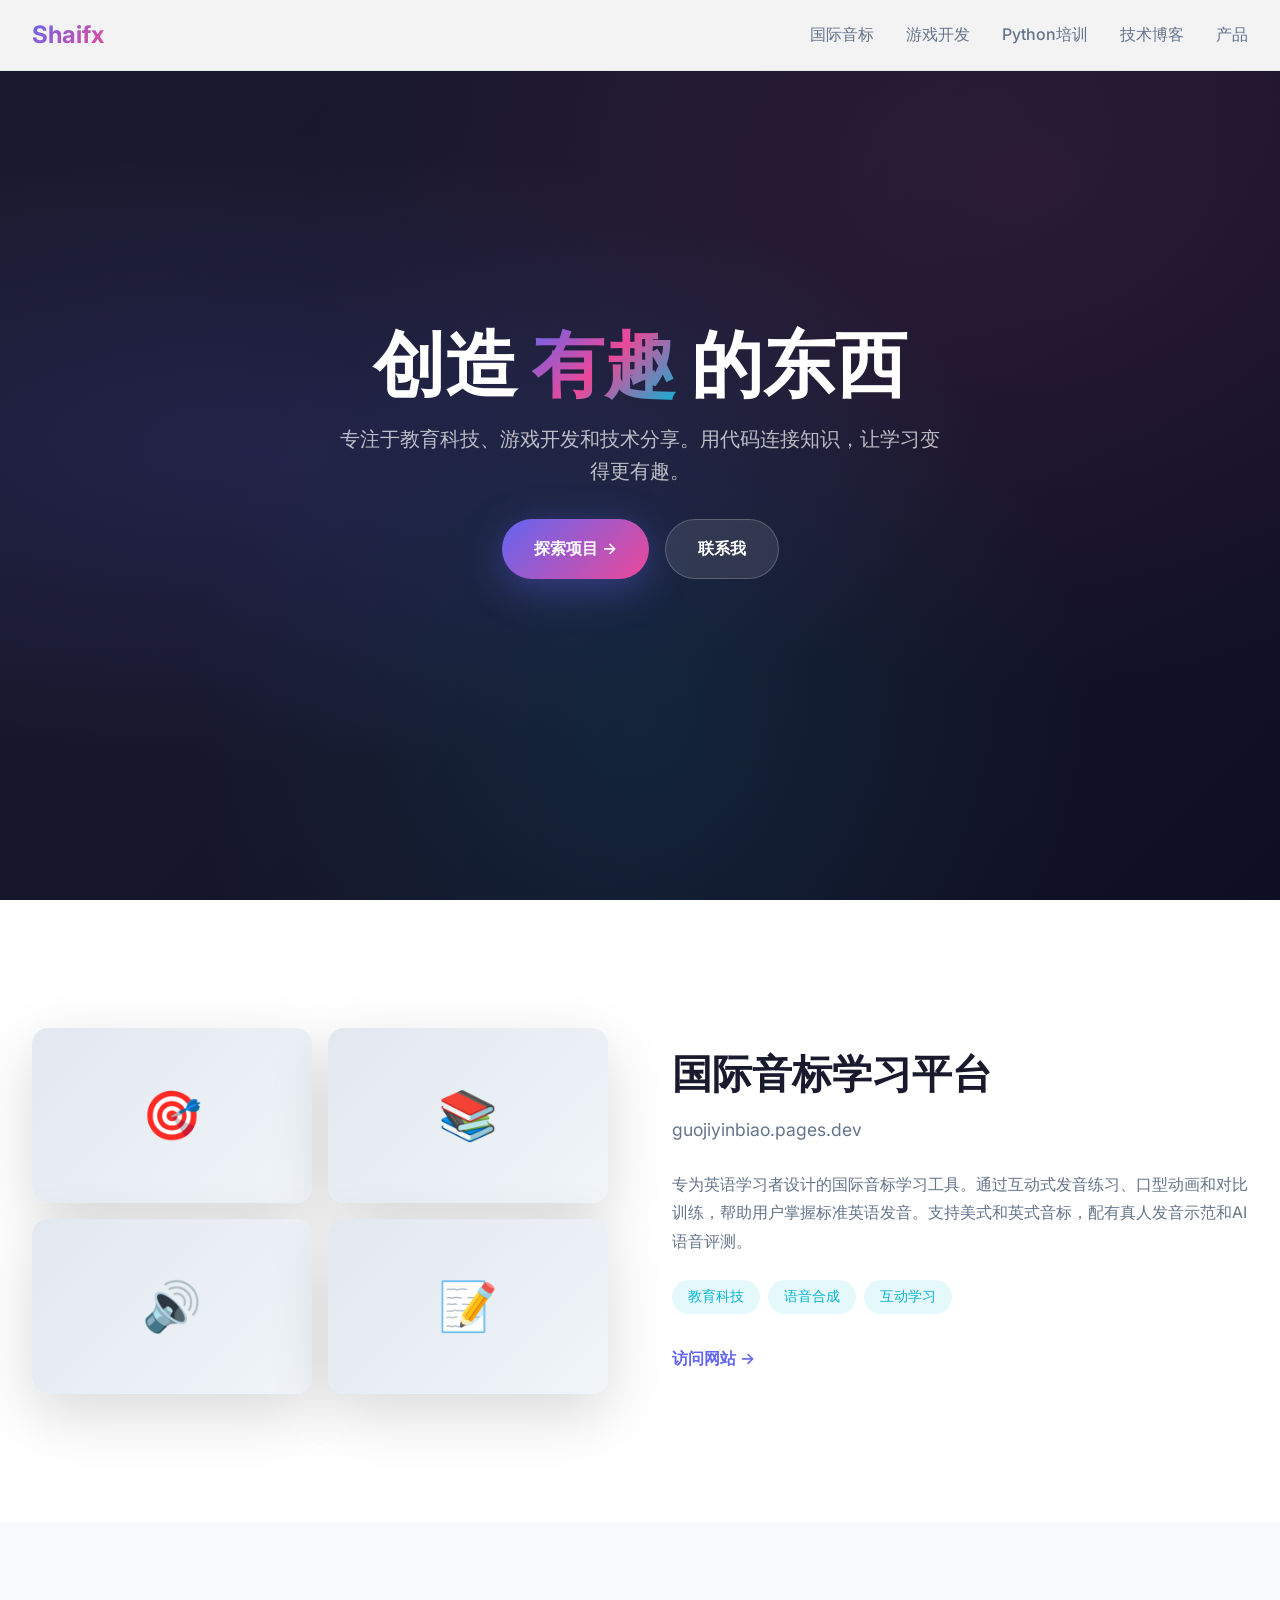
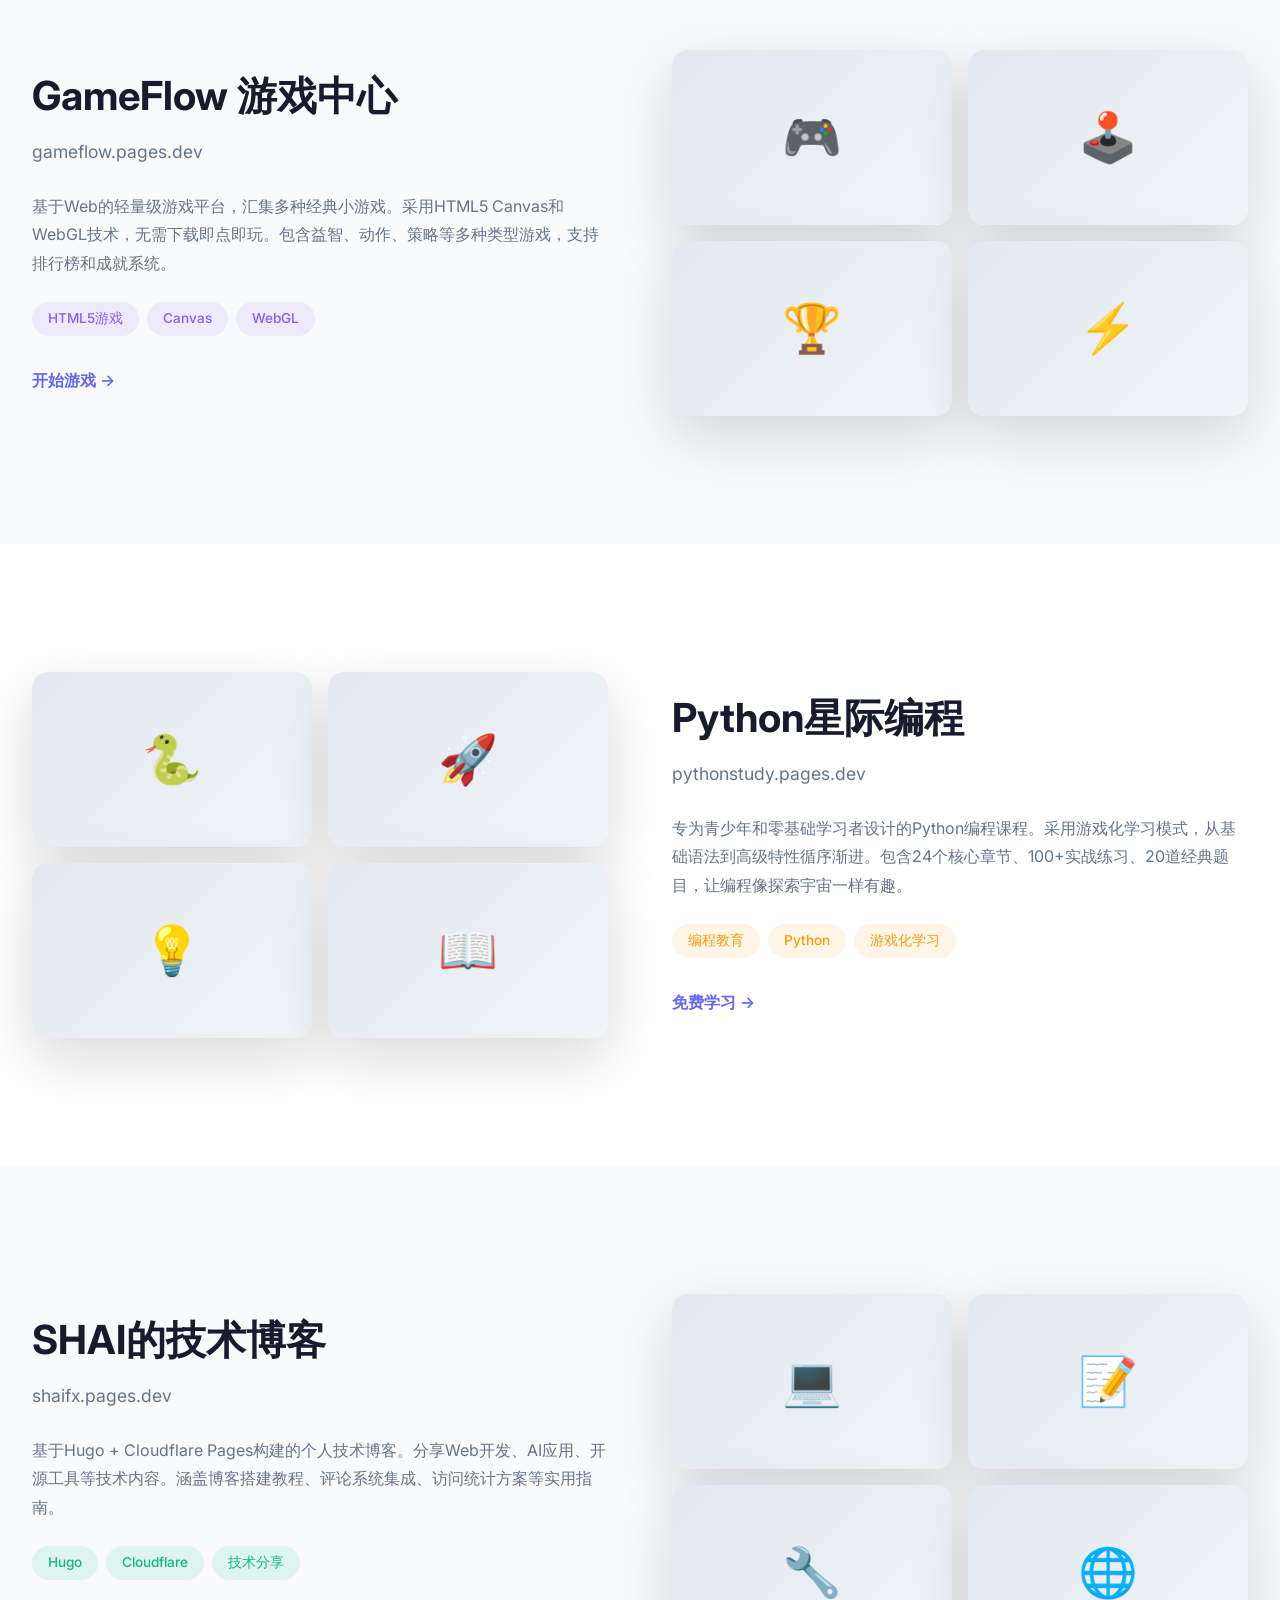
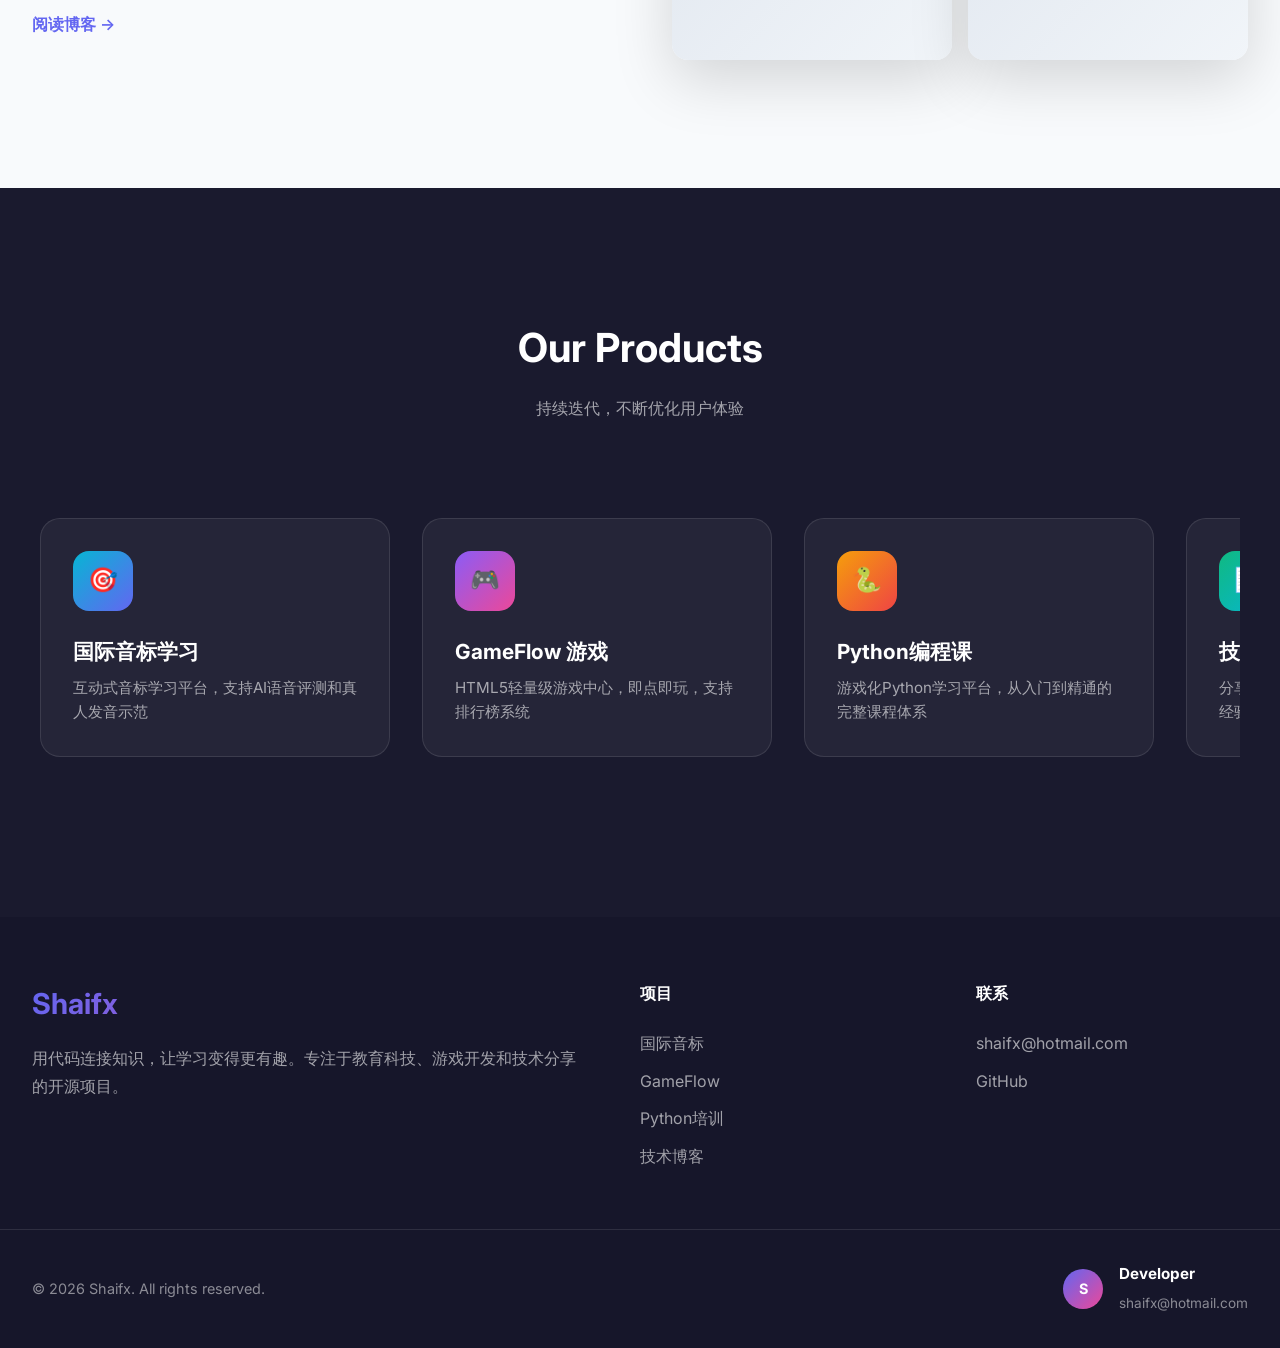
==== commit a51b0f42: "feat: 创建个人项目主页 - 四个项目展示 + Our Products轮动效果" ====
--- a/index.html
+++ b/index.html
@@ -3,7658 +3,816 @@
 <head>
     <meta charset="UTF-8">
     <meta name="viewport" content="width=device-width, initial-scale=1.0">
-    <title>Python星际编程 - 青少年Python入门</title>
-
+    <title>Shaifx - Project Portfolio</title>
+    <meta name="description" content="Shaifx的个人项目集：国际音标学习、游戏开发、Python培训、技术博客">
+    <link href="https://fonts.googleapis.com/css2?family=Inter:wght@300;400;500;600;700&display=swap" rel="stylesheet">
     <style>
-        * { margin: 0; padding: 0; box-sizing: border-box; }
+        * {
+            margin: 0;
+            padding: 0;
+            box-sizing: border-box;
+        }
+
         :root {
-            --primary: #667eea; --primary-light: #764ba2; --secondary: #f093fb; --accent: #4facfe;
-            --success: #00f260; --dark: #0f0c29; --darker: #0a0a1a; --card: rgba(255, 255, 255, 0.05); --card-hover: rgba(255, 255, 255, 0.1);
-            --text: #ffffff; --text-dim: #b8c5d6; --border: rgba(255, 255, 255, 0.1);
-        }
+            --primary: #6366f1;
+            --primary-dark: #4f46e5;
+            --secondary: #ec4899;
+            --dark: #1a1a2e;
+            --darker: #16162a;
+            --light: #f8fafc;
+            --gray: #64748b;
+            --gray-light: #e2e8f0;
+            --accent1: #06b6d4;
+            --accent2: #8b5cf6;
+            --accent3: #f59e0b;
+            --accent4: #10b981;
+        }
+
+        html {
+            scroll-behavior: smooth;
+        }
+
         body {
-            font-family: 'Segoe UI', 'PingFang SC', 'Microsoft YaHei', sans-serif;
-            background: linear-gradient(135deg, var(--darker) 0%, var(--dark) 50%, #1a1a3e 100%);
-            color: var(--text); line-height: 1.8; overflow-x: hidden; min-height: 100vh;
-        }
-        .bg-animation {
-            position: fixed; top: 0; left: 0; width: 100%; height: 100%; z-index: -1; overflow: hidden;
-        }
-        .bg-animation {
-            background: radial-gradient(ellipse at 20% 50%, rgba(102, 126, 234, 0.15) 0%, transparent 50%),
-                        radial-gradient(ellipse at 80% 20%, rgba(240, 147, 251, 0.1) 0%, transparent 50%),
-                        radial-gradient(ellipse at 50% 80%, rgba(79, 172, 254, 0.1) 0%, transparent 50%);
-            background-size: 200% 200%;
-            animation: bgShift 20s ease-in-out infinite alternate;
-            will-change: background-position;
-        }
-        @keyframes bgShift {
-            0% { background-position: 0% 50%; }
-            100% { background-position: 100% 50%; }
-        }
-        .particles {
-            position: fixed; top: 0; left: 0; width: 100%; height: 100%; z-index: -1; pointer-events: none;
-        }
-        .particle {
-            position: absolute;
-            width: 4px;
-            height: 4px;
-            background: radial-gradient(circle, rgba(255,255,255,0.8), rgba(102,126,234,0.3));
-            border-radius: 50%;
-            animation: particleFloat 15s ease-in-out infinite;
-            pointer-events: none;
-        }
-        @keyframes particleFloat {
-            0%, 100% { transform: translate(0, 0) scale(1); opacity: 0.3; }
-            25% { transform: translate(30px, -50px) scale(1.5); opacity: 0.7; }
-            50% { transform: translate(-20px, -100px) scale(1); opacity: 0.5; }
-            75% { transform: translate(40px, -60px) scale(1.3); opacity: 0.6; }
-        }
-
+            font-family: 'Inter', -apple-system, BlinkMacSystemFont, 'Segoe UI', sans-serif;
+            line-height: 1.6;
+            color: var(--dark);
+            background: var(--light);
+            overflow-x: hidden;
+        }
+
+        /* Navigation */
         nav {
-            position: fixed; top: 0; width: 100%; background: rgba(15, 12, 41, 0.85);
-            backdrop-filter: blur(20px); -webkit-backdrop-filter: blur(20px);
-            border-bottom: 1px solid var(--border);
-            z-index: 1000; padding: 1rem 2rem; display: flex; justify-content: space-between; align-items: center; transition: all 0.3s ease;
-        }
-        nav.scrolled { padding: 0.75rem 2rem; box-shadow: 0 4px 30px rgba(0, 0, 0, 0.3); }
-        .logo {
-            font-size: 1.5rem; font-weight: 800; background: linear-gradient(135deg, var(--primary), var(--secondary), var(--accent));
-            -webkit-background-clip: text; -webkit-text-fill-color: transparent; background-clip: text;
-            display: flex; align-items: center; gap: .75rem; letter-spacing: -0.5px;
-        }
-        .logo-icon { font-size: 2rem; animation: pulse 2s ease-in-out infinite; }
-        @keyframes pulse { 0%,100% { transform: scale(1); } 50% { transform: scale(1.1); } }
-        .nav-links { display: flex; gap: 0.5rem; list-style: none; }
-        .nav-links a {
-            color: var(--text-dim); text-decoration: none; transition: all 0.3s ease;
-            font-size: 0.95rem; font-weight: 500; padding: 0.75rem 1.25rem; border-radius: 12px; position: relative; overflow: hidden;
-        }
-        .nav-links a::before {
-            content: ''; position: absolute; bottom: 0; left: 50%; width: 0; height: 2px;
-            background: linear-gradient(90deg, var(--primary), var(--secondary));
-            transition: all 0.3s ease; transform: translateX(-50%);
-        }
-        .nav-links a:hover, .nav-links a.active { color: var(--text); background: var(--card); }
-        .nav-links a:hover::before, .nav-links a.active::before { width: 60%; }
-
-        .page { display: none; padding-top: 100px; min-height: 100vh; animation: fadeInUp 0.5s ease; }
-        .page.active { display: block; }
-        @keyframes fadeInUp { from { opacity: 0; transform: translateY(30px); } to { opacity: 1; transform: translateY(0); } }
-
-        .hero {
-            text-align: center; padding: 5rem 2rem 4rem; max-width: 1000px; margin: 0 auto; position: relative;
-        }
-        .hero::before {
-            content: ''; position: absolute; top: 50%; left: 50%; transform: translate(-50%, -50%);
-            width: 600px; height: 600px; background: radial-gradient(circle, rgba(102, 126, 234, 0.2) 0%, transparent 70%);
-            z-index: -1;
-        }
-        .hero-badge {
-            display: inline-flex; align-items: center; gap: 0.5rem;
-            background: linear-gradient(135deg, rgba(102, 126, 234, 0.2), rgba(240, 147, 251, 0.2));
-            border: 1px solid var(--border); padding: 0.5rem 1.25rem; border-radius: 50px;
-            font-size: 0.875rem; color: var(--text-dim); margin-bottom: 1.5rem; animation: bounceIn 0.8s ease;
-        }
-        @keyframes bounceIn { 0% { transform: scale(0.8); opacity: 0; } 50% { transform: scale(1.05); } 100% { transform: scale(1); opacity: 1; } }
-        .hero h1 {
-            font-size: 4rem; font-weight: 800; margin-bottom: 1rem; line-height: 1.2; letter-spacing: -2px;
-            background: linear-gradient(135deg, var(--text) 0%, var(--primary) 50%, var(--secondary) 100%);
-            -webkit-background-clip: text; -webkit-text-fill-color: transparent; background-clip: text;
-            animation: gradientShift 3s ease infinite; background-size: 200% 200%;
-        }
-        @keyframes gradientShift { 0%,100%{background-position:0% 50%} 50%{background-position:100% 50%} }
-        .hero p { font-size: 1.25rem; color: var(--text-dim); margin-bottom: 2.5rem; max-width: 600px; margin-left: auto; margin-right: auto; line-height: 1.8; }
-        .cta-group { display: flex; gap: 1rem; justify-content: center; flex-wrap: wrap; }
-        .cta-btn {
-            display: inline-flex; align-items: center; gap: 0.5rem; padding: 1rem 2.5rem;
-            background: linear-gradient(135deg, var(--primary), var(--primary-light)); color: var(--text);
-            text-decoration: none; border-radius: 14px; font-weight: 600; font-size: 1.05rem;
-            border: none; cursor: pointer; transition: all 0.3s ease; box-shadow: 0 10px 40px rgba(102, 126, 234, 0.4);
-        }
-        .cta-btn:hover { transform: translateY(-3px) scale(1.02); box-shadow: 0 15px 50px rgba(102, 126, 234, 0.5); }
-        .cta-btn.secondary {
-            background: var(--card); border: 1px solid var(--border); box-shadow: none;
-        }
-        .cta-btn.secondary:hover { background: var(--card-hover); border-color: var(--primary); }
-
-        .stats-section {
-            display: grid; grid-template-columns: repeat(auto-fit, minmax(200px, 1fr));
-            gap: 1.5rem; max-width: 1000px; margin: 4rem auto; padding: 0 2rem;
-        }
-        .stat-card {
-            background: var(--card); border: 1px solid var(--border); border-radius: 16px;
-            padding: 2rem; text-align: center; transition: all 0.4s ease;
-        }
-        .stat-card:hover { transform: translateY(-5px); border-color: var(--primary); }
-        .stat-number {
-            font-size: 3rem; font-weight: 800; background: linear-gradient(135deg, var(--primary), var(--secondary));
-            -webkit-background-clip: text; -webkit-text-fill-color: transparent; background-clip: text; line-height: 1.2;
-            display: inline-block; padding: 0.1em 0.15em;
-        }
-        .stat-label { color: var(--text-dim); margin-top: 0.75rem; font-size: 1rem; font-weight: 500; }
-
-        .features { display: grid; grid-template-columns: repeat(auto-fit, minmax(280px, 1fr)); gap: 1.5rem; max-width: 1200px; margin: 3rem auto; padding: 0 2rem; }
-        .feature-card {
-            background: var(--card); border: 1px solid var(--border); border-radius: 20px;
-            padding: 2rem; transition: all 0.4s cubic-bezier(0.4, 0, 0.2, 1);
-            backdrop-filter: blur(10px); -webkit-backdrop-filter: blur(10px);
-            position: relative; overflow: hidden; cursor: pointer;
-        }
-        .feature-card::before {
-            content: ''; position: absolute; top: 0; left: 0; right: 0; height: 3px;
-            background: linear-gradient(90deg, var(--primary), var(--secondary), var(--accent));
-            transform: scaleX(0); transition: transform 0.4s ease;
-        }
-        .feature-card:hover {
-            transform: translateY(-8px); border-color: var(--primary);
-            box-shadow: 0 20px 60px rgba(102, 126, 234, 0.2); background: var(--card-hover);
-        }
-        .feature-card:hover::before { transform: scaleX(1); }
-        .feature-icon { font-size: 3rem; margin-bottom: 1rem; display: block; }
-        .feature-card h3 { color: var(--text); margin-bottom: 0.75rem; font-size: 1.25rem; font-weight: 700; }
-        .feature-card p { color: var(--text-dim); font-size: 0.95rem; line-height: 1.7; }
-        .feature-card .feature-cta {
-            margin-top: 1.5rem; color: var(--accent); font-weight: 600;
-            font-size: 0.9rem; display: inline-flex; align-items: center; gap: 0.5rem; transition: gap 0.3s ease;
-        }
-        .feature-card:hover .feature-cta { gap: 1rem; }
-
-
-
-        .course-container { max-width: 1000px; margin: 0 auto; padding: 2rem; }
-        .chapter-list { display: flex; flex-direction: column; gap: 1rem; }
-        .chapter-item {
-            background: var(--card); border: 1px solid var(--border); border-radius: 16px;
-            overflow: hidden; transition: all 0.4s cubic-bezier(0.4, 0, 0.2, 1); backdrop-filter: blur(10px); -webkit-backdrop-filter: blur(10px);
-            margin-bottom: 1.75rem;
-        }
-        .chapter-item:hover { border-color: var(--primary); box-shadow: 0 10px 40px rgba(102, 126, 234, 0.15); }
-        .chapter-header {
-            padding: 1.5rem 2rem; display: flex; justify-content: space-between; align-items: center;
-            cursor: pointer; transition: all 0.3s ease;
-        }
-        .chapter-header:hover { background: rgba(102, 126, 234, 0.05); }
-        .chapter-info { display: flex; align-items: center; gap: 1.5rem; }
-        .chapter-num {
-            width: 56px; height: 56px; background: linear-gradient(135deg, var(--primary), var(--primary-light));
-            border-radius: 14px; display: flex; align-items: center; justify-content: center;
-            font-weight: 800; font-size: 1.3rem; color: var(--text); flex-shrink: 0;
-            box-shadow: 0 4px 15px rgba(102, 126, 234, 0.3);
-        }
-        .chapter-title-text h3 { color: var(--text); font-size: 1.2rem; margin-bottom: .25rem; font-weight: 700; }
-        .chapter-title-text span { color: var(--text-dim); font-size: 0.9rem; }
-        .chapter-toggle { font-size: 1.5rem; color: var(--primary); transition: transform 0.4s cubic-bezier(0.4, 0, 0.2, 1); }
-        .chapter-item.expanded .chapter-toggle { transform: rotate(180deg); }
-        .chapter-content { max-height: 0; overflow: hidden; transition: max-height 0.5s cubic-bezier(0.4, 0, 0.2, 1); }
-        .chapter-item.expanded .chapter-content { max-height: 10000px; }
-        .chapter-body { padding: 0 2rem 2rem; border-top: 1px solid var(--border); }
-
-        .lesson-section { margin-top: 2rem; }
-        .lesson-section h4 {
-            color: var(--accent); font-size: 1.15rem; margin-bottom: 1rem;
-            display: flex; align-items: center; gap: 0.75rem; font-weight: 700;
-        }
-        .lesson-section h4::before {
-            content: ''; width: 4px; height: 24px; background: linear-gradient(180deg, var(--primary), var(--secondary));
-            border-radius: 2px;
-        }
-        .lesson-text { color: var(--text-dim); margin-bottom: 1rem; line-height: 2; }
-        .code-block, pre.code-block {
-            background: #0d0d0d; border: 1px solid #1a1a2e; border-radius: 12px;
-            padding: 0; margin: 1.25rem 0; font-family: 'Consolas', 'Monaco', 'Fira Code', monospace;
-            overflow-x: auto; position: relative;
-            box-shadow: 0 10px 40px rgba(0, 0, 0, 0.5), inset 0 1px 0 rgba(255, 255, 255, 0.05);
-            display: block;
-        }
-        .code-block::before, pre.code-block::before {
-            content: '';
-            position: absolute;
-            top: 0; left: 0; right: 0;
-            height: 36px;
-            background: linear-gradient(180deg, #1a1a2e 0%, #16213e 100%);
-            border-bottom: 1px solid #2a2a4a;
-            border-radius: 12px 12px 0 0;
-        }
-        .code-block::after, pre.code-block::after {
-            content: '';
-            position: absolute;
-            top: 12px;
-            left: 12px;
-            width: 12px;
-            height: 12px;
-            background: #ff5f56;
-            border-radius: 50%;
-            box-shadow: 18px 0 0 #ffbd2e, 36px 0 0 #27ca40;
-        }
-        .code-block .file-tab, pre.code-block .file-tab {
-            position: absolute;
-            top: 8px;
-            left: 60px;
-            background: #252540;
-            border: 1px solid #3a3a5a;
-            border-radius: 6px;
-            padding: 4px 14px;
-            font-size: 11px;
-            color: #8892b0;
-            font-weight: 500;
-        }
-        .code-block .file-tab::before, pre.code-block .file-tab::before {
-            content: '';
-            position: absolute;
-            top: 50%;
-            left: 6px;
-            transform: translateY(-50%);
-            width: 8px;
-            height: 8px;
-            background: #4ecdc4;
-            border-radius: 2px;
-        }
-        .code-block pre { 
-            color: #e2e8f0; 
-            line-height: 1.7; 
-            font-size: 0.95rem; 
-            padding: 48px 1.5rem 1.5rem;
-            margin: 0;
-            overflow-x: auto;
-        }
-        pre.code-block { 
-            color: #e2e8f0; 
-            line-height: 1.7; 
-            font-size: 0.95rem; 
-            padding: 48px 1.5rem 1.5rem;
-            margin: 1.25rem 0;
-            overflow-x: auto;
-        }
-        .code-block pre code, pre.code-block code {
-            display: block;
-        }
-        /* 直接在pre.code-block内显示代码行 */
-        pre.code-block {
-            white-space: pre;
-        }
-        pre.code-block code {
-            display: block;
-        }
-        .code-keyword { color: #c792ea; font-weight: 600; } .code-string { color: #c3e88d; }
-        .code-function { color: #82aaff; } .code-comment { color: #546e7a; font-style: italic; }
-        .code-number { color: #f78c6c; }
-        .code-decorator { color: #ffcb6b; } .code-builtin { color: #ff79c6; font-weight: 600; }
-        .code-self { color: #f78c6c; font-style: italic; } .code-class { color: #ffcb6b; }
-        .code-operator { color: #89ddff; } .code-const { color: #82aaff; font-weight: 600; }
-        /* 代码行号 - 与代码在同一行内联流中，天然基线对齐 */
-        .code-ln {
-            color: #4a5568;
-            user-select: none;
-            pointer-events: none;
-            display: inline-block;
-            min-width: 2.5em;
-            text-align: right;
-            margin-right: 1em;
-            padding-right: 1em;
-            border-right: 1px solid #2a2a4a;
-            vertical-align: baseline;
-        }
-        /* 代码块复制按钮 */
-        .code-copy-btn {
-            position: absolute;
-            top: 8px;
-            right: 12px;
-            background: rgba(255,255,255,0.08);
-            border: 1px solid rgba(255,255,255,0.12);
-            color: #8892b0;
-            border-radius: 6px;
-            padding: 4px 10px;
-            font-size: 11px;
-            cursor: pointer;
-            transition: all 0.2s;
-            z-index: 10;
-            font-family: inherit;
-        }
-        .code-copy-btn:hover {
-            background: rgba(255,255,255,0.15);
-            color: #e2e8f0;
-        }
-        .code-copy-btn.copied {
-            background: rgba(39, 202, 64, 0.2);
-            border-color: rgba(39, 202, 64, 0.4);
-            color: #27ca40;
-        }
-        /* 代码块语言标签 */
-        .code-lang-tag {
-            position: absolute;
-            top: 8px;
-            right: 80px;
-            background: rgba(66, 102, 245, 0.15);
-            border: 1px solid rgba(66, 102, 245, 0.3);
-            color: #667eea;
-            border-radius: 6px;
-            padding: 4px 10px;
-            font-size: 11px;
-            font-weight: 600;
-            letter-spacing: 0.5px;
-            text-transform: uppercase;
-        }
-        /* 代码块悬停效果 */
-        .code-block:hover, pre.code-block:hover {
-            border-color: #2a2a4a;
-            box-shadow: 0 10px 40px rgba(0, 0, 0, 0.5), inset 0 1px 0 rgba(255, 255, 255, 0.05), 0 0 0 1px rgba(102, 126, 234, 0.1);
-        }
-
-        .quiz-section {
-            margin-top: 2rem; padding: 1.75rem;
-            background: linear-gradient(135deg, rgba(0, 242, 96, 0.08), rgba(79, 172, 254, 0.08));
-            border: 1px solid rgba(0, 242, 96, 0.2); border-radius: 16px;
-        }
-        .quiz-section h4 { color: var(--success); margin-bottom: 1.25rem; font-size: 1.1rem; }
-        .quiz-item { margin-bottom: 1.5rem; }
-        .quiz-question { color: var(--text); margin-bottom: 0.85rem; font-weight: 600; font-size: 1rem; }
-        .quiz-options { display: flex; flex-direction: column; gap: 0.6rem; }
-        .quiz-option {
-            padding: 0.9rem 1.25rem; background: var(--card);
-            border: 1px solid var(--border); border-radius: 10px;
-            cursor: pointer; transition: all 0.3s ease; color: var(--text-dim); font-weight: 500;
-        }
-        .quiz-option:hover {
-            background: rgba(102, 126, 234, 0.1); border-color: var(--primary); transform: translateX(4px);
-        }
-        .quiz-option.correct {
-            background: rgba(0, 242, 96, 0.15); border-color: var(--success); color: var(--success);
-        }
-        .quiz-option.wrong {
-            background: rgba(255, 82, 82, 0.15); border-color: #ff5252; color: #ff5252;
-        }
-        .quiz-feedback {
-            margin-top: 0.85rem; padding: 1rem; border-radius: 10px; display: none; font-weight: 500;
-            border: 1px solid transparent;
-        }
-        .quiz-feedback.show { display: block; animation: fadeIn 0.3s ease; }
-        .quiz-feedback.correct {
-            background: rgba(0, 242, 96, 0.1); color: var(--success); border-color: rgba(0, 242, 96, 0.2);
-        }
-        .quiz-feedback.wrong {
-            background: rgba(255, 82, 82, 0.1); color: #ff5252; border-color: rgba(255, 82, 82, 0.2);
-        }
-
-        .coding-exercise {
-            margin-top: 2rem; padding: 1.75rem;
-            background: linear-gradient(135deg, rgba(240, 147, 251, 0.08), rgba(102, 126, 234, 0.08));
-            border: 1px solid rgba(240, 147, 251, 0.2); border-radius: 16px;
-        }
-        .coding-exercise h4 { color: var(--secondary); margin-bottom: 1rem; }
-        .coding-task { color: var(--text); margin-bottom: 1rem; line-height: 1.7; }
-        .coding-hint {
-            color: var(--text-dim); font-size: 0.9rem; margin-bottom: 1rem;
-            padding: 1rem; background: rgba(255, 255, 255, 0.03);
-            border-radius: 10px; border-left: 3px solid var(--secondary);
-        }
-
-        .word-table {
-            width: 100%; border-collapse: separate; border-spacing: 0; margin-top: 1rem;
-        }
-        .word-table th {
-            background: linear-gradient(135deg, rgba(102, 126, 234, 0.2), rgba(240, 147, 251, 0.2));
-            color: var(--text); padding: 1rem; text-align: left;
-            border-bottom: 2px solid var(--primary); font-size: 0.9rem; font-weight: 700;
-            text-transform: uppercase; letter-spacing: 0.5px;
-        }
-        .word-table th:first-child { border-radius: 10px 0 0 0; }
-        .word-table th:last-child { border-radius: 0 10px 0 0; }
-        .word-table td {
-            padding: 1rem; border-bottom: 1px solid var(--border);
-            color: var(--text-dim); font-size: 0.95rem; vertical-align: middle;
-            transition: all 0.3s ease;
-        }
-        .word-table tr:hover td { background: rgba(102, 126, 234, 0.08); }
-        .word-cell {
-            display: flex; flex-direction: row; align-items: center; gap: 0.5rem;
-        }
-        .word-en {
-            color: var(--primary); font-weight: 700; font-size: 1.05rem;
-        }
-        .word-phonetic {
-            color: var(--secondary); font-style: italic; font-size: 0.9rem;
-            font-family: 'Lucida Sans Unicode', 'Arial Unicode MS', sans-serif;
-            white-space: nowrap; margin-right: 0.5em;
-        }
-        .word-code {
-            background: rgba(0, 0, 0, 0.4); padding: 0.4rem 0.7rem;
-            border-radius: 8px; font-family: 'Consolas', 'Monaco', monospace;
-            color: #c3e88d; font-size: 0.85rem; display: inline-block;
-        }
-
-        .coming-soon { opacity: 0.7; filter: grayscale(0.3); }
-        .coming-soon .chapter-num { background: linear-gradient(135deg, #666, #888); }
-        .coming-badge {
-            background: rgba(255, 165, 0, 0.2); color: #ffa500;
-            padding: 0.35rem 1rem; border-radius: 50px;
-            font-size: 0.75rem; margin-left: 1rem; border: 1px solid rgba(255, 165, 0, 0.3);
-            font-weight: 700; text-transform: uppercase; letter-spacing: 1px;
-        }
-
-        footer {
-            text-align: center; padding: 4rem 2rem; border-top: 1px solid var(--border);
-            color: var(--text-dim); margin-top: 4rem;
-            background: linear-gradient(180deg, transparent, rgba(0, 0, 0, 0.2));
-        }
-        footer p:first-child {
-            font-size: 1.1rem; font-weight: 600;
-            background: linear-gradient(135deg, var(--text), var(--primary));
-            -webkit-background-clip: text; -webkit-text-fill-color: transparent; background-clip: text;
-        }
-        footer p:last-child { margin-top: 0.75rem; font-size: 0.9rem; opacity: 0.7; }
-        .progress-bar {
-            position: fixed; top: 0; left: 0; height: 4px;
-            background: linear-gradient(90deg, var(--primary), var(--secondary), var(--accent));
-            z-index: 1001; transition: width 0.3s ease; box-shadow: 0 0 20px var(--primary);
-        }
-
-        .question-card {
-            background: var(--card); border: 1px solid var(--border);
-            border-radius: 16px; padding: 2rem; margin-bottom: 2rem;
-            transition: all 0.3s ease; position: relative; overflow: hidden;
-        }
-        .question-card::before {
-            content: ''; position: absolute; top: 0; left: 0; right: 0; height: 3px;
-            background: linear-gradient(90deg, var(--primary), var(--secondary), var(--accent));
-        }
-        .question-card:hover {
-            transform: translateY(-5px); box-shadow: 0 20px 60px rgba(102, 126, 234, 0.2);
-        }
-        .question-number {
-            position: absolute; top: 1.5rem; right: 1.5rem;
-            width: 50px; height: 50px; border-radius: 50%;
-            background: linear-gradient(135deg, var(--primary), var(--secondary));
-            color: var(--text); font-weight: 800; font-size: 1.2rem;
-            display: flex; align-items: center; justify-content: center;
-            box-shadow: 0 8px 30px rgba(102, 126, 234, 0.4);
-        }
-        .question-card h3 {
-            color: var(--text); font-size: 1.3rem; margin-bottom: 1.5rem;
-            padding-right: 70px; line-height: 1.6;
-        }
-        .answer-section {
-            background: rgba(0, 0, 0, 0.2); border-radius: 12px;
-            padding: 1.5rem; margin-top: 1rem;
-        }
-        .answer-section p {
-            color: var(--text-dim); line-height: 1.8; margin-bottom: 1rem;
-        }
-        .answer-section strong {
-            color: var(--accent);
-        }
-        .answer-section li {
-            margin-bottom: 0.75rem; line-height: 1.7;
-        }
-        .chapter-container {
-            display: flex; flex-direction: column; gap: 1.75rem;
-        }
-
-        @media (max-width: 768px) {
-            .hero h1 { font-size: 2.5rem; } .nav-links { display: none; }
-            .chapter-info { gap: 1rem; }
-            .chapter-num { width: 48px; height: 48px; font-size: 1.1rem; }
-            .word-table { font-size: .85rem; }
-            .word-table th, .word-table td { padding: 0.75rem 0.5rem; }
-            .section-header h2 { font-size: 2rem; }
-            .cta-group { flex-direction: column; }
-            .cta-btn { width: 100%; justify-content: center; }
-            .question-number { width: 40px; height: 40px; font-size: 1rem; }
-            .question-card h3 { padding-right: 60px; font-size: 1.1rem; }
-        }
-    
-        /* 首页课程卡片高级样式 */
-        .course-showcase {
-            max-width: 1400px; margin: 4rem auto; padding: 0 2rem;
-        }
-        .course-showcase-header {
-            text-align: center; margin-bottom: 3rem;
-        }
-        .course-showcase-header h2 {
-            font-size: 2.8rem; font-weight: 800; margin-bottom: 0.75rem;
-            background: linear-gradient(135deg, var(--text), var(--primary), var(--secondary));
-            -webkit-background-clip: text; -webkit-text-fill-color: transparent; background-clip: text;
-            background-size: 200% 200%;
-            animation: gradientShift 4s ease infinite;
-        }
-        .course-showcase-header p { color: var(--text-dim); font-size: 1.15rem; max-width: 600px; margin: 0 auto; }
-        
-        .course-grid {
-            display: grid; grid-template-columns: repeat(auto-fit, minmax(280px, 1fr)); gap: 1.75rem;
-        }
-        .course-card {
-            background: linear-gradient(145deg, rgba(255, 255, 255, 0.03), rgba(255, 255, 255, 0.01));
-            border: 1px solid var(--border); border-radius: 24px;
-            padding: 2.25rem; position: relative; overflow: hidden;
-            transition: all 0.5s cubic-bezier(0.4, 0, 0.2, 1);
-            backdrop-filter: blur(20px);
-        }
-        .course-card::before {
-            content: ''; position: absolute; top: 0; left: 0; right: 0; height: 4px;
-            background: linear-gradient(90deg, var(--primary), var(--secondary), var(--accent));
-            transform: scaleX(0);
-            transform-origin: left;
-            transition: transform 0.5s cubic-bezier(0.4, 0, 0.2, 1);
-        }
-        .course-card:hover {
-            transform: translateY(-10px) scale(1.02);
-            border-color: var(--primary);
-            box-shadow: 0 25px 80px rgba(102, 126, 234, 0.3);
-            background: rgba(102, 126, 234, 0.05);
-        }
-        .course-card:hover::before {
-            transform: scaleX(1);
-        }
-        .course-card .course-icon {
-            width: 64px; height: 64px;
-            background: linear-gradient(135deg, var(--primary), var(--primary-light));
-            border-radius: 16px;
-            display: flex; align-items: center; justify-content: center;
-            font-size: 1.8rem; font-weight: 800; color: var(--text);
-            margin-bottom: 1.5rem;
-            box-shadow: 0 8px 30px rgba(102, 126, 234, 0.3);
-            transition: all 0.4s ease;
-        }
-        .course-card:hover .course-icon {
-            transform: scale(1.1) rotate(5deg);
-            box-shadow: 0 12px 40px rgba(102, 126, 234, 0.5);
-        }
-        .course-card h3 { 
-            color: var(--text); font-size: 1.35rem; margin-bottom: 0.8rem; 
-            font-weight: 700; line-height: 1.4;
-        }
-        .course-card p { 
-            color: var(--text-dim); font-size: 0.95rem; line-height: 1.7; 
-            margin-bottom: 1.5rem;
-            display: -webkit-box;
-            -webkit-line-clamp: 3;
-            -webkit-box-orient: vertical;
-            overflow: hidden;
-        }
-        .course-card .course-cta {
-            display: inline-flex; align-items: center; gap: 0.5rem;
-            color: var(--accent); font-weight: 600; font-size: 0.95rem;
-            transition: all 0.3s ease;
-            padding: 0.75rem 1.5rem;
-            background: rgba(79, 172, 254, 0.1);
-            border-radius: 12px;
-            border: 1px solid transparent;
-        }
-        .course-card:hover .course-cta {
-            gap: 1rem;
-            background: rgba(79, 172, 254, 0.15);
-            border-color: var(--accent);
-        }
-        .course-badge {
-            position: absolute; top: 1.5rem; right: 1.5rem;
-            padding: 0.4rem 1rem; border-radius: 20px;
-            font-size: 0.75rem; font-weight: 600;
-            background: rgba(0, 242, 96, 0.15);
-            color: var(--success);
-            border: 1px solid rgba(0, 242, 96, 0.3);
-        }
-        .course-badge.coming {
-            background: rgba(255, 165, 0, 0.15);
-            color: #ffa500;
-            border-color: rgba(255, 165, 0, 0.3);
-        }
-
-        /* 代码动画背景 */
-        .code-showcase {
-            max-width: 1200px; margin: 6rem auto; padding: 0 2rem;
-            position: relative;
-        }
-        .code-container {
-            background: #0d0d0d;
-            border: 1px solid #1a1a2e;
-            border-radius: 12px;
-            padding: 0;
-            position: relative;
-            overflow: hidden;
-            box-shadow: 0 10px 40px rgba(0, 0, 0, 0.5), inset 0 1px 0 rgba(255, 255, 255, 0.05);
-            margin: 0 2rem;
-        }
-        .code-container::before {
-            content: '';
-            position: absolute;
-            top: 0; left: 0; right: 0;
-            height: 36px;
-            background: linear-gradient(180deg, #1a1a2e 0%, #16213e 100%);
-            border-bottom: 1px solid #2a2a4a;
-            border-radius: 12px 12px 0 0;
-        }
-        .code-container::after {
-            content: '';
-            position: absolute;
-            top: 12px;
-            left: 12px;
-            width: 12px;
-            height: 12px;
-            background: #ff5f56;
-            border-radius: 50%;
-            box-shadow: 18px 0 0 #ffbd2e, 36px 0 0 #27ca40;
-        }
-        .code-header {
-            display: flex; align-items: center; gap: 1rem; 
-            position: absolute;
-            top: 0;
-            left: 60px;
-            height: 36px;
-            align-items: center;
-        }
-        .code-filename {
-            color: #8892b0; font-size: 11px; font-family: 'Consolas', monospace;
-            background: #252540;
-            border: 1px solid #3a3a5a;
-            border-radius: 6px;
-            padding: 4px 14px;
-            font-weight: 500;
-        }
-        .code-content {
-            font-family: 'Consolas', 'Monaco', 'Fira Code', monospace;
-            font-size: 0.95rem;
-            line-height: 1.7;
-            color: #e2e8f0;
-            position: relative;
-            padding: 48px 1.5rem 1.5rem;
-        }
-        .code-line {
-            display: flex;
-            opacity: 0;
-            animation: codeFadeInLoop 12s ease-in-out infinite;
-        }
-        .code-line:nth-child(1) { animation-delay: 0.3s; }
-        .code-line:nth-child(2) { animation-delay: 0.8s; }
-        .code-line:nth-child(3) { animation-delay: 1.3s; }
-        .code-line:nth-child(4) { animation-delay: 1.8s; }
-        .code-line:nth-child(5) { animation-delay: 2.3s; }
-        .code-line:nth-child(6) { animation-delay: 2.8s; }
-        .code-line:nth-child(7) { animation-delay: 3.3s; }
-        .code-line:nth-child(8) { animation-delay: 3.8s; }
-        .code-line:nth-child(9) { animation-delay: 4.3s; }
-        .code-line:nth-child(10) { animation-delay: 4.8s; }
-        @keyframes codeFadeInLoop {
-            0%, 5% { opacity: 0; transform: translateX(-20px); }
-            8% { opacity: 1; transform: translateX(0); }
-            88% { opacity: 1; transform: translateX(0); }
-            92%, 100% { opacity: 0; transform: translateX(20px); }
-        }
-        .code-line-number {
-            color: #64748b;
-            width: 30px;
-            text-align: right;
-            margin-right: 1.5rem;
-            user-select: none;
-        }
-        .code-keyword { color: #c792ea; font-weight: 600; }
-        .code-string { color: #c3e88d; }
-        .code-function { color: #82aaff; }
-        .code-comment { color: #546e7a; font-style: italic; }
-        .code-number { color: #f78c6c; }
-        .code-class { color: #ffcb6b; }
-        .code-builtin { color: #ff79c6; font-weight: 600; }
-        .code-self { color: #f78c6c; font-style: italic; }
-        .code-decorator { color: #ffcb6b; }
-        .code-const { color: #82aaff; font-weight: 600; }
-        
-        .code-cursor {
-            display: inline-block;
-            width: 8px;
-            height: 1.2em;
-            background: var(--accent);
-            margin-left: 2px;
-            animation: cursorBlink 0.8s ease-in-out infinite;
-            box-shadow: 0 0 10px var(--accent);
-        }
-        @keyframes cursorBlink {
-            0%, 50% { opacity: 1; }
-            51%, 100% { opacity: 0; }
-        }
-        
-        .code-overlay {
-            position: absolute;
-            top: 0; left: 0; right: 0; bottom: 0;
-            background: linear-gradient(180deg, rgba(102, 126, 234, 0.03) 0%, transparent 50%, rgba(79, 172, 254, 0.03) 100%);
-            pointer-events: none;
-        }
-
-        /* 通栏滚动卡片 */
-        .features-scroll {
-            position: relative;
-            overflow: hidden;
-            margin: 6rem 0;
-            padding: 2rem 0;
-        }
-        .scroll-track {
-            display: flex;
-            animation: scrollAnimation 30s linear infinite;
-        }
-        .scroll-track:hover {
-            animation-play-state: running;
-        }
-        @keyframes scrollAnimation {
-            0% { transform: translateX(0); }
-            100% { transform: translateX(-50%); }
-        }
-        .scroll-item {
-            flex: 0 0 340px;
-            margin-right: 2rem;
-            background: linear-gradient(145deg, rgba(255, 255, 255, 0.03), rgba(255, 255, 255, 0.01));
-            border: 1px solid var(--border);
-            border-radius: 20px;
-            padding: 2.5rem;
-            transition: all 0.4s ease;
-            backdrop-filter: blur(10px);
-            position: relative;
-            overflow: hidden;
-        }
-        .scroll-item::before {
-            content: '';
-            position: absolute;
-            top: 0; left: 0; right: 0; bottom: 0;
-            background: linear-gradient(135deg, rgba(102, 126, 234, 0.1), transparent);
-            opacity: 0;
-            transition: opacity 0.4s ease;
-        }
-        .scroll-item:hover {
-            transform: scale(1.05);
-            border-color: var(--primary);
-            box-shadow: 0 20px 60px rgba(102, 126, 234, 0.2);
-        }
-        .scroll-item:hover::before {
-            opacity: 1;
-        }
-        .scroll-item .scroll-icon {
-            font-size: 3.5rem;
-            margin-bottom: 1.25rem;
-            filter: drop-shadow(0 4px 20px rgba(102, 126, 234, 0.3));
-            transition: transform 0.4s ease;
-        }
-        .scroll-item:hover .scroll-icon {
-            transform: scale(1.1) rotate(5deg);
-        }
-        .scroll-item h3 {
-            color: var(--text);
-            font-size: 1.35rem;
-            font-weight: 700;
-            margin-bottom: 0.75rem;
-        }
-        .scroll-item p {
-            color: var(--text-dim);
-            font-size: 0.95rem;
-            line-height: 1.7;
-        }
-        .scroll-gradient-left, .scroll-gradient-right {
-            position: absolute;
-            top: 0; bottom: 0;
-            width: 120px;
-            z-index: 10;
-            pointer-events: none;
-        }
-        .scroll-gradient-left {
-            left: 0;
-            background: linear-gradient(90deg, var(--dark), transparent);
-        }
-        .scroll-gradient-right {
-            right: 0;
-            background: linear-gradient(-90deg, var(--dark), transparent);
-        }
-
-        /* 星光效果 */
-        .stars-container {
             position: fixed;
             top: 0;
             left: 0;
-            width: 100%;
-            height: 100%;
-            pointer-events: none;
-            z-index: -1;
-            overflow: hidden;
-        }
-        .star {
-            position: absolute;
-            width: 3px;
-            height: 3px;
-            background: white;
-            border-radius: 50%;
-            animation: starFloat 12s ease-in-out infinite;
-        }
-        .star::before {
-            content: '';
-            position: absolute;
-            top: 50%;
-            left: 50%;
-            width: 100%;
-            height: 100%;
-            background: inherit;
-            border-radius: inherit;
-            animation: starPulse 3s ease-in-out infinite;
-        }
-        @keyframes starFloat {
-            0%, 100% {
-                transform: translateY(0) translateX(0);
-                opacity: 0.4;
-            }
-            15% {
-                transform: translateY(-80px) translateX(60px);
-                opacity: 1;
-            }
-            35% {
-                transform: translateY(-120px) translateX(-50px);
-                opacity: 0.7;
-            }
-            55% {
-                transform: translateY(-180px) translateX(80px);
-                opacity: 0.9;
-            }
-            75% {
-                transform: translateY(-140px) translateX(-90px);
-                opacity: 0.6;
-            }
-            95% {
-                transform: translateY(-60px) translateX(40px);
-                opacity: 0.8;
-            }
-        }
-        @keyframes starPulse {
-            0%, 100% {
-                transform: translate(-50%, -50%) scale(1);
-                opacity: 1;
-            }
-            50% {
-                transform: translate(-50%, -50%) scale(2.5);
-                opacity: 0;
-            }
-        }
-        .star.big {
-            width: 5px;
-            height: 5px;
-            animation-duration: 16s;
-        }
-        .star.small {
-            width: 2px;
-            height: 2px;
-            animation-duration: 9s;
-        }
-
-        /* 高级课程预告 */
-        .advanced-preview {
-            max-width: 1400px; margin: 6rem auto; padding: 0 2rem;
-        }
-        .advanced-preview-header {
-            text-align: center; margin-bottom: 3rem;
-        }
-        .advanced-preview-header h2 {
-            font-size: 2.8rem; font-weight: 800; margin-bottom: 0.75rem;
-            background: linear-gradient(135deg, var(--accent), var(--success));
-            -webkit-background-clip: text; -webkit-text-fill-color: transparent; background-clip: text;
-        }
-        .advanced-preview-header p { color: var(--text-dim); font-size: 1.15rem; max-width: 600px; margin: 0 auto; }
-        .advanced-grid {
-            display: grid; grid-template-columns: repeat(auto-fit, minmax(320px, 1fr)); gap: 2rem;
-        }
-        .advanced-card {
-            background: linear-gradient(145deg, rgba(102, 126, 234, 0.08), rgba(79, 172, 254, 0.08));
-            border: 1px solid rgba(102, 126, 234, 0.25); border-radius: 24px;
-            padding: 2.5rem; position: relative; overflow: hidden; transition: all 0.5s ease;
-            backdrop-filter: blur(10px);
-        }
-        .advanced-card::before {
-            content: ''; position: absolute; top: 0; left: 0; right: 0; height: 3px;
-            background: linear-gradient(90deg, var(--accent), var(--success));
-            transform: scaleX(0);
-            transform-origin: left;
-            transition: transform 0.5s ease;
-        }
-        .advanced-card:hover {
-            transform: translateY(-8px); border-color: var(--accent);
-            box-shadow: 0 25px 80px rgba(79, 172, 254, 0.25);
-            background: rgba(79, 172, 254, 0.1);
-        }
-        .advanced-card:hover::before {
-            transform: scaleX(1);
-        }
-        .advanced-card .adv-lock {
-            position: absolute; top: 1.5rem; right: 1.5rem;
-            font-size: 1.5rem; opacity: 0.4;
-        }
-        .advanced-card .adv-num {
-            font-size: 0.85rem; font-weight: 700; color: var(--accent);
-            background: rgba(79, 172, 254, 0.15); padding: 0.4rem 1.2rem;
-            border-radius: 50px; display: inline-block; margin-bottom: 1.25rem;
-            letter-spacing: 1.5px;
-        }
-        .advanced-card h3 { color: var(--text); font-size: 1.4rem; margin-bottom: 1rem; font-weight: 700; line-height: 1.4; }
-        .advanced-card p { color: var(--text-dim); font-size: 0.95rem; line-height: 1.75; margin-bottom: 1.5rem; }
-        .advanced-card .adv-tags {
-            display: flex; flex-wrap: wrap; gap: 0.6rem;
-        }
-        .advanced-card .adv-tag {
-            background: rgba(255, 255, 255, 0.05); border: 1px solid var(--border);
-            padding: 0.4rem 1rem; border-radius: 8px; font-size: 0.85rem;
-            color: var(--text-dim);
-            transition: all 0.3s ease;
-        }
-        .advanced-card:hover .adv-tag {
-            background: rgba(255, 255, 255, 0.08);
-            border-color: rgba(79, 172, 254, 0.3);
-        }
-        .advanced-coming-soon {
-            text-align: center; margin-top: 4rem; padding: 3rem;
-            background: var(--card); border-radius: 20px; border: 1px dashed var(--border);
-        }
-        .advanced-coming-soon p {
-            color: var(--text-dim); font-size: 1.1rem; margin-bottom: 1.5rem;
-        }
-        .advanced-coming-soon .soon-badge {
-            display: inline-block; 
+            right: 0;
+            z-index: 1000;
+            background: rgba(255, 255, 255, 0.95);
+            backdrop-filter: blur(20px);
+            border-bottom: 1px solid var(--gray-light);
+            padding: 1rem 0;
+        }
+
+        .nav-container {
+            max-width: 1400px;
+            margin: 0 auto;
+            padding: 0 2rem;
+            display: flex;
+            justify-content: space-between;
+            align-items: center;
+        }
+
+        .logo {
+            font-size: 1.5rem;
+            font-weight: 700;
             background: linear-gradient(135deg, var(--primary), var(--secondary));
-            color: var(--text); 
-            padding: 1rem 2.5rem; 
-            border-radius: 50px;
-            font-weight: 700; 
-            font-size: 1rem;
-            box-shadow: 0 10px 40px rgba(102, 126, 234, 0.4);
-            transition: all 0.3s ease;
-        }
-        .advanced-coming-soon .soon-badge:hover {
-            transform: scale(1.05);
-            box-shadow: 0 15px 50px rgba(102, 126, 234, 0.5);
-        }
-
-        /* About Page Styles */
-        .about-container {
-            max-width: 1200px;
-            margin: 0 auto;
-            padding: 3rem 2rem;
-        }
-        .about-hero {
-            text-align: center;
-            padding: 5rem 2rem;
-            background: linear-gradient(135deg, rgba(15, 15, 35, 0.8), rgba(20, 20, 50, 0.9));
-            border-radius: 30px;
-            margin-bottom: 4rem;
+            -webkit-background-clip: text;
+            -webkit-text-fill-color: transparent;
+            background-clip: text;
+        }
+
+        .nav-links {
+            display: flex;
+            gap: 2rem;
+            list-style: none;
+        }
+
+        .nav-links a {
+            text-decoration: none;
+            color: var(--gray);
+            font-weight: 500;
+            transition: color 0.3s;
+        }
+
+        .nav-links a:hover {
+            color: var(--primary);
+        }
+
+        /* Hero Section */
+        .hero {
+            min-height: 100vh;
+            display: flex;
+            align-items: center;
+            justify-content: center;
+            background: linear-gradient(135deg, var(--dark) 0%, var(--darker) 50%, #0f0f23 100%);
             position: relative;
             overflow: hidden;
         }
-        .about-hero::before {
+
+        .hero::before {
             content: '';
             position: absolute;
             top: 0;
             left: 0;
             right: 0;
             bottom: 0;
-            background: radial-gradient(circle at 30% 50%, rgba(102, 126, 234, 0.15), transparent 50%),
-                        radial-gradient(circle at 70% 80%, rgba(240, 147, 251, 0.1), transparent 50%);
-            pointer-events: none;
-        }
+            background: 
+                radial-gradient(ellipse at 20% 50%, rgba(99, 102, 241, 0.15) 0%, transparent 50%),
+                radial-gradient(ellipse at 80% 20%, rgba(236, 72, 153, 0.1) 0%, transparent 50%),
+                radial-gradient(ellipse at 50% 80%, rgba(6, 182, 212, 0.1) 0%, transparent 50%);
+            animation: bgShift 20s ease-in-out infinite alternate;
+        }
+
+        @keyframes bgShift {
+            0% { transform: translateX(-10px) translateY(-10px); }
+            100% { transform: translateX(10px) translateY(10px); }
+        }
+
         .hero-content {
+            text-align: center;
+            color: white;
+            z-index: 1;
+            padding: 2rem;
+        }
+
+        .hero h1 {
+            font-size: clamp(2.5rem, 6vw, 4.5rem);
+            font-weight: 700;
+            margin-bottom: 1rem;
+            line-height: 1.2;
+        }
+
+        .hero h1 span {
+            background: linear-gradient(135deg, var(--primary), var(--secondary), var(--accent1));
+            -webkit-background-clip: text;
+            -webkit-text-fill-color: transparent;
+            background-clip: text;
+        }
+
+        .hero p {
+            font-size: 1.25rem;
+            color: rgba(255, 255, 255, 0.7);
+            max-width: 600px;
+            margin: 0 auto 2rem;
+        }
+
+        .hero-cta {
+            display: inline-flex;
+            gap: 1rem;
+            flex-wrap: wrap;
+            justify-content: center;
+        }
+
+        .btn {
+            padding: 1rem 2rem;
+            border-radius: 50px;
+            font-weight: 600;
+            text-decoration: none;
+            transition: all 0.3s;
+            display: inline-flex;
+            align-items: center;
+            gap: 0.5rem;
+        }
+
+        .btn-primary {
+            background: linear-gradient(135deg, var(--primary), var(--secondary));
+            color: white;
+            box-shadow: 0 10px 40px rgba(99, 102, 241, 0.4);
+        }
+
+        .btn-primary:hover {
+            transform: translateY(-3px);
+            box-shadow: 0 15px 50px rgba(99, 102, 241, 0.5);
+        }
+
+        .btn-secondary {
+            background: rgba(255, 255, 255, 0.1);
+            color: white;
+            border: 1px solid rgba(255, 255, 255, 0.2);
+            backdrop-filter: blur(10px);
+        }
+
+        .btn-secondary:hover {
+            background: rgba(255, 255, 255, 0.2);
+        }
+
+        /* Project Sections */
+        .project-section {
+            padding: 8rem 0;
             position: relative;
-            z-index: 1;
-        }
-        .hero-title {
-            font-size: 3.5rem;
+        }
+
+        .project-section:nth-child(odd) {
+            background: white;
+        }
+
+        .project-section:nth-child(even) {
+            background: var(--light);
+        }
+
+        .container {
+            max-width: 1400px;
+            margin: 0 auto;
+            padding: 0 2rem;
+        }
+
+        .project-grid {
+            display: grid;
+            grid-template-columns: 1fr 1fr;
+            gap: 4rem;
+            align-items: center;
+        }
+
+        .project-grid.reverse {
+            direction: rtl;
+        }
+
+        .project-grid.reverse > * {
+            direction: ltr;
+        }
+
+        .project-images {
+            display: grid;
+            grid-template-columns: 1fr 1fr;
+            gap: 1rem;
+        }
+
+        .project-img {
+            border-radius: 16px;
+            overflow: hidden;
+            box-shadow: 0 20px 60px rgba(0, 0, 0, 0.15);
+            transition: transform 0.3s, box-shadow 0.3s;
+            aspect-ratio: 16/10;
+            background: linear-gradient(135deg, var(--gray-light), #f1f5f9);
+            display: flex;
+            align-items: center;
+            justify-content: center;
+            font-size: 3rem;
+        }
+
+        .project-img:hover {
+            transform: translateY(-10px);
+            box-shadow: 0 30px 80px rgba(0, 0, 0, 0.2);
+        }
+
+        .project-img img {
+            width: 100%;
+            height: 100%;
+            object-fit: cover;
+        }
+
+        .project-content h2 {
+            font-size: 2.5rem;
+            font-weight: 700;
+            margin-bottom: 1rem;
+            line-height: 1.2;
+        }
+
+        .project-content .subtitle {
+            font-size: 1.1rem;
+            color: var(--gray);
+            margin-bottom: 1.5rem;
+        }
+
+        .project-content p {
+            color: var(--gray);
+            margin-bottom: 1.5rem;
+            line-height: 1.8;
+        }
+
+        .project-tags {
+            display: flex;
+            flex-wrap: wrap;
+            gap: 0.5rem;
+            margin-bottom: 2rem;
+        }
+
+        .tag {
+            padding: 0.4rem 1rem;
+            background: rgba(99, 102, 241, 0.1);
+            color: var(--primary);
+            border-radius: 20px;
+            font-size: 0.85rem;
+            font-weight: 500;
+        }
+
+        .project-link {
+            display: inline-flex;
+            align-items: center;
+            gap: 0.5rem;
+            color: var(--primary);
+            font-weight: 600;
+            text-decoration: none;
+            transition: gap 0.3s;
+        }
+
+        .project-link:hover {
+            gap: 1rem;
+        }
+
+        /* Color accents for different projects */
+        .project-ipa { --project-color: var(--accent1); }
+        .project-game { --project-color: var(--accent2); }
+        .project-python { --project-color: var(--accent3); }
+        .project-blog { --project-color: var(--accent4); }
+
+        .project-section[class*="ipa"] .tag { background: rgba(6, 182, 212, 0.1); color: var(--accent1); }
+        .project-section[class*="game"] .tag { background: rgba(139, 92, 246, 0.1); color: var(--accent2); }
+        .project-section[class*="python"] .tag { background: rgba(245, 158, 11, 0.1); color: var(--accent3); }
+        .project-section[class*="blog"] .tag { background: rgba(16, 185, 129, 0.1); color: var(--accent4); }
+
+        /* Products Carousel Section */
+        .products-section {
+            padding: 8rem 0;
+            background: var(--dark);
+            color: white;
+            text-align: center;
+        }
+
+        .products-section h2 {
+            font-size: 2.5rem;
+            font-weight: 700;
+            margin-bottom: 1rem;
+        }
+
+        .products-section .subtitle {
+            color: rgba(255, 255, 255, 0.6);
+            margin-bottom: 4rem;
+        }
+
+        .carousel-container {
+            position: relative;
+            max-width: 1200px;
+            margin: 0 auto;
+            overflow: hidden;
+            padding: 2rem 0;
+        }
+
+        .carousel-track {
+            display: flex;
+            gap: 2rem;
+            animation: scroll 30s linear infinite;
+        }
+
+        .carousel-track:hover {
+            animation-play-state: paused;
+        }
+
+        @keyframes scroll {
+            0% { transform: translateX(0); }
+            100% { transform: translateX(-50%); }
+        }
+
+        .product-card {
+            flex-shrink: 0;
+            width: 350px;
+            background: rgba(255, 255, 255, 0.05);
+            border: 1px solid rgba(255, 255, 255, 0.1);
+            border-radius: 20px;
+            padding: 2rem;
+            text-align: left;
+            transition: all 0.3s;
+        }
+
+        .product-card:hover {
+            background: rgba(255, 255, 255, 0.1);
+            transform: translateY(-10px);
+        }
+
+        .product-icon {
+            width: 60px;
+            height: 60px;
+            border-radius: 16px;
+            display: flex;
+            align-items: center;
+            justify-content: center;
+            font-size: 1.5rem;
+            margin-bottom: 1.5rem;
+        }
+
+        .product-card:nth-child(4n+1) .product-icon { background: linear-gradient(135deg, var(--accent1), var(--primary)); }
+        .product-card:nth-child(4n+2) .product-icon { background: linear-gradient(135deg, var(--accent2), var(--secondary)); }
+        .product-card:nth-child(4n+3) .product-icon { background: linear-gradient(135deg, var(--accent3), #ef4444); }
+        .product-card:nth-child(4n+4) .product-icon { background: linear-gradient(135deg, var(--accent4), var(--accent1)); }
+
+        .product-card h3 {
+            font-size: 1.3rem;
+            margin-bottom: 0.5rem;
+        }
+
+        .product-card p {
+            color: rgba(255, 255, 255, 0.6);
+            font-size: 0.95rem;
+            line-height: 1.6;
+        }
+
+        /* Footer */
+        footer {
+            background: var(--darker);
+            color: white;
+            padding: 4rem 0 2rem;
+        }
+
+        .footer-content {
+            max-width: 1400px;
+            margin: 0 auto;
+            padding: 0 2rem;
+            display: grid;
+            grid-template-columns: 2fr 1fr 1fr;
+            gap: 4rem;
+        }
+
+        .footer-brand h3 {
+            font-size: 1.8rem;
+            margin-bottom: 1rem;
             background: linear-gradient(135deg, var(--primary), var(--secondary));
             -webkit-background-clip: text;
             -webkit-text-fill-color: transparent;
             background-clip: text;
+        }
+
+        .footer-brand p {
+            color: rgba(255, 255, 255, 0.6);
+            line-height: 1.8;
+        }
+
+        .footer-links h4 {
+            font-size: 1rem;
             margin-bottom: 1.5rem;
-            font-weight: 800;
-        }
-        .hero-subtitle {
-            font-size: 1.3rem;
-            color: var(--text-dim);
-            max-width: 700px;
-            margin: 0 auto 3rem;
-            line-height: 1.8;
-        }
-        .hero-stats {
-            display: flex;
+            color: white;
+        }
+
+        .footer-links ul {
+            list-style: none;
+        }
+
+        .footer-links li {
+            margin-bottom: 0.75rem;
+        }
+
+        .footer-links a {
+            color: rgba(255, 255, 255, 0.6);
+            text-decoration: none;
+            transition: color 0.3s;
+        }
+
+        .footer-links a:hover {
+            color: white;
+        }
+
+        .footer-bottom {
+            max-width: 1400px;
+            margin: 3rem auto 0;
+            padding: 2rem 2rem 0;
+            border-top: 1px solid rgba(255, 255, 255, 0.1);
+            display: flex;
+            justify-content: space-between;
+            align-items: center;
+            flex-wrap: wrap;
+            gap: 1rem;
+        }
+
+        .footer-bottom p {
+            color: rgba(255, 255, 255, 0.5);
+            font-size: 0.9rem;
+        }
+
+        .developer-info {
+            display: flex;
+            align-items: center;
+            gap: 1rem;
+        }
+
+        .developer-avatar {
+            width: 40px;
+            height: 40px;
+            border-radius: 50%;
+            background: linear-gradient(135deg, var(--primary), var(--secondary));
+            display: flex;
+            align-items: center;
             justify-content: center;
-            gap: 3rem;
-            flex-wrap: wrap;
-        }
-        .stat-item {
-            text-align: center;
-        }
-        .stat-item .stat-number {
-            font-size: 3rem;
-            font-weight: 800;
-            background: linear-gradient(135deg, var(--primary), var(--secondary));
-            -webkit-background-clip: text;
-            -webkit-text-fill-color: transparent;
-            background-clip: text;
-            line-height: 1.2;
-            display: inline-block;
-            padding: 0.1em 0.15em;
-        }
-        .stat-item .stat-label {
-            color: var(--text-dim);
-            font-size: 1rem;
-            margin-top: 0.5rem;
-        }
-        .about-section {
-            margin-bottom: 5rem;
-        }
-        .section-title {
-            text-align: center;
-            font-size: 2.2rem;
-            margin-bottom: 3rem;
-            color: var(--text);
-        }
-
-        /* Learning Path */
-        .path-container {
-            display: flex;
-            align-items: center;
-            justify-content: center;
-            gap: 2rem;
-            flex-wrap: wrap;
-        }
-        .path-card {
-            flex: 1;
-            min-width: 280px;
-            max-width: 350px;
-            padding: 2.5rem;
-            background: var(--card);
-            border-radius: 24px;
-            border: 2px solid;
-            transition: all 0.4s ease;
-            position: relative;
-            overflow: hidden;
-        }
-        .path-card::before {
-            content: '';
-            position: absolute;
-            top: 0;
-            left: 0;
-            right: 0;
-            height: 4px;
-        }
-        .path-primary {
-            border-color: rgba(102, 126, 234, 0.4);
-        }
-        .path-primary::before {
-            background: linear-gradient(90deg, var(--primary), var(--secondary));
-        }
-        .path-accent {
-            border-color: rgba(240, 147, 251, 0.4);
-        }
-        .path-accent::before {
-            background: linear-gradient(90deg, var(--accent), var(--accent2));
-        }
-        .path-success {
-            border-color: rgba(0, 242, 96, 0.4);
-        }
-        .path-success::before {
-            background: linear-gradient(90deg, var(--success), var(--primary));
-        }
-        .path-card:hover {
-            transform: translateY(-10px);
-            box-shadow: 0 20px 60px rgba(0,0,0,0.3);
-        }
-        .path-icon {
-            font-size: 3rem;
-            margin-bottom: 1.5rem;
-        }
-        .path-card h3 {
-            font-size: 1.5rem;
-            margin-bottom: 0.5rem;
-        }
-        .path-desc {
-            color: var(--text-dim);
-            margin-bottom: 1.5rem;
-        }
-        .path-list {
-            list-style: none;
-            padding: 0;
-            margin: 0 0 1.5rem;
-        }
-        .path-list li {
-            padding: 0.5rem 0;
-            color: var(--text-dim);
-            border-bottom: 1px solid rgba(255,255,255,0.08);
-        }
-        .path-list li:last-child {
-            border-bottom: none;
-        }
-        .path-tag {
-            display: inline-block;
-            padding: 0.5rem 1.5rem;
-            border-radius: 20px;
-            font-weight: 600;
+            font-weight: 700;
             font-size: 0.9rem;
-            background: linear-gradient(135deg, var(--primary), var(--secondary));
-            color: var(--text);
-        }
-        .path-arrow {
-            font-size: 2rem;
-            color: var(--text-dim);
-            opacity: 0.5;
-        }
-
-        /* Features Grid */
-        .features-grid {
-            display: grid;
-            grid-template-columns: repeat(auto-fit, minmax(260px, 1fr));
-            gap: 2rem;
-        }
-        .feature-item {
-            background: var(--card);
-            padding: 2rem;
-            border-radius: 20px;
-            text-align: center;
-            transition: all 0.3s ease;
-            border: 1px solid var(--border);
-        }
-        .feature-item:hover {
-            transform: translateY(-5px);
-            box-shadow: 0 15px 40px rgba(0,0,0,0.2);
-            border-color: rgba(102, 126, 234, 0.3);
-        }
-        .feature-icon-box {
-            font-size: 2.5rem;
-            margin-bottom: 1.5rem;
-            background: linear-gradient(135deg, rgba(102, 126, 234, 0.2), rgba(240, 147, 251, 0.2));
-            width: 80px;
-            height: 80px;
-            display: flex;
-            align-items: center;
-            justify-content: center;
-            border-radius: 50%;
-            margin: 0 auto 1.5rem;
-        }
-        .feature-item h3 {
-            margin-bottom: 1rem;
-            font-size: 1.2rem;
-        }
-        .feature-item p {
-            color: var(--text-dim);
-            line-height: 1.7;
-        }
-
-        /* Audience Grid */
-        .audience-grid {
-            display: grid;
-            grid-template-columns: repeat(auto-fit, minmax(240px, 1fr));
-            gap: 2rem;
-        }
-        .audience-card {
-            background: var(--card);
-            padding: 2.5rem 2rem;
-            border-radius: 20px;
-            text-align: center;
-            border: 1px solid var(--border);
-            transition: all 0.3s ease;
-        }
-        .audience-card:hover {
-            transform: translateY(-5px);
-            box-shadow: 0 15px 40px rgba(0,0,0,0.2);
-        }
-        .audience-avatar {
-            font-size: 3rem;
-            margin-bottom: 1.5rem;
-        }
-        .audience-card h3 {
-            margin-bottom: 1rem;
-        }
-        .audience-card p {
-            color: var(--text-dim);
-            line-height: 1.7;
-        }
-
-        /* Why Python */
-        .why-python {
-            background: linear-gradient(135deg, rgba(102, 126, 234, 0.08), rgba(240, 147, 251, 0.05));
-            padding: 3rem;
-            border-radius: 30px;
-        }
-        .python-points {
-            display: grid;
-            grid-template-columns: repeat(auto-fit, minmax(320px, 1fr));
-            gap: 2rem;
-        }
-        .point-item {
-            display: flex;
-            gap: 1.5rem;
-            align-items: flex-start;
-        }
-        .point-number {
-            font-size: 2.5rem;
-            font-weight: 800;
-            background: linear-gradient(135deg, var(--primary), var(--secondary));
-            -webkit-background-clip: text;
-            -webkit-text-fill-color: transparent;
-            background-clip: text;
-            min-width: 60px;
-        }
-        .point-content h4 {
-            margin-bottom: 0.5rem;
-            font-size: 1.2rem;
-        }
-        .point-content p {
-            color: var(--text-dim);
-            line-height: 1.7;
-        }
-
-        /* CTA Section */
-        .cta-section {
-            text-align: center;
-        }
-        .cta-box {
-            background: linear-gradient(135deg, rgba(102, 126, 234, 0.15), rgba(240, 147, 251, 0.1));
-            padding: 4rem;
-            border-radius: 30px;
-            border: 2px solid rgba(102, 126, 234, 0.2);
-        }
-        .cta-box h2 {
-            font-size: 2rem;
-            margin-bottom: 1rem;
-        }
-        .cta-box p {
-            color: var(--text-dim);
-            font-size: 1.1rem;
-            margin-bottom: 2rem;
-        }
-        .cta-button {
-            padding: 1.2rem 3rem;
-            font-size: 1.2rem;
-            font-weight: 700;
-            border: none;
-            border-radius: 50px;
-            background: linear-gradient(135deg, var(--primary), var(--secondary));
-            color: var(--text);
-            cursor: pointer;
-            transition: all 0.3s ease;
-            box-shadow: 0 15px 40px rgba(102, 126, 234, 0.4);
-        }
-        .cta-button:hover {
-            transform: translateY(-3px);
-            box-shadow: 0 20px 50px rgba(102, 126, 234, 0.5);
-        }
-
-        /* BEM Button System */
-        .btn {
-            display: inline-flex; align-items: center; gap: 0.5rem;
-            padding: 1rem 2.5rem; border-radius: 14px; font-weight: 600;
-            font-size: 1.05rem; border: none; cursor: pointer;
-            transition: all 0.3s ease; text-decoration: none;
-            font-family: inherit;
-        }
-        .btn--primary {
-            background: linear-gradient(135deg, var(--primary), var(--primary-light));
-            color: var(--text); box-shadow: 0 10px 40px rgba(102, 126, 234, 0.4);
-        }
-        .btn--primary:hover {
-            transform: translateY(-3px) scale(1.02);
-            box-shadow: 0 15px 50px rgba(102, 126, 234, 0.5);
-        }
-        .btn--secondary {
-            background: var(--card); border: 1px solid var(--border);
-            color: var(--text); box-shadow: none;
-        }
-        .btn--secondary:hover {
-            background: var(--card-hover); border-color: var(--primary);
-        }
-        .btn--large { padding: 1.2rem 3rem; font-size: 1.2rem; font-weight: 700; border-radius: 50px; }
-        .btn--cta {
-            background: linear-gradient(135deg, var(--primary), var(--secondary));
-            color: var(--text); box-shadow: 0 15px 40px rgba(102, 126, 234, 0.4);
-        }
-        .btn--cta:hover {
-            transform: translateY(-3px);
-            box-shadow: 0 20px 50px rgba(102, 126, 234, 0.5);
-        }
-
-        /* Word Card Flip */
-        .word-card {
-            perspective: 1000px;
-            cursor: pointer;
-            min-height: 80px;
-        }
-        .word-card-inner {
-            position: relative;
-            transition: transform 0.6s cubic-bezier(0.4, 0, 0.2, 1);
-            transform-style: preserve-3d;
-        }
-        .word-card.flipped .word-card-inner {
-            transform: rotateY(180deg);
-        }
-        .word-card-front, .word-card-back {
-            backface-visibility: hidden;
-            -webkit-backface-visibility: hidden;
-        }
-        .word-card-back {
-            position: absolute;
-            top: 0; left: 0; right: 0;
-            transform: rotateY(180deg);
-            padding: 1rem;
-            background: rgba(102, 126, 234, 0.15);
-            border-radius: 10px;
-            border: 1px solid var(--primary);
-        }
-
-        /* Favorite/Bookmark */
-        .word-fav {
-            cursor: pointer;
-            transition: all 0.3s ease;
-            font-size: 1.1rem;
-            opacity: 0.5;
-        }
-        .word-fav:hover { opacity: 0.8; transform: scale(1.2); }
-        .word-fav.active { opacity: 1; }
-
-        /* Accessible quiz option */
-        .quiz-option input[type="radio"] {
-            appearance: none;
-            -webkit-appearance: none;
-            width: 18px; height: 18px;
-            border: 2px solid var(--border);
-            border-radius: 50%;
-            margin-right: 0.75rem;
-            cursor: pointer;
-            transition: all 0.3s ease;
-            position: relative;
-            flex-shrink: 0;
-        }
-        .quiz-option input[type="radio"]:checked {
-            border-color: var(--primary);
-            background: var(--primary);
-            box-shadow: inset 0 0 0 3px var(--dark);
-        }
-        .quiz-option input[type="radio"]:focus-visible {
-            outline: 2px solid var(--accent);
-            outline-offset: 2px;
-        }
-        .quiz-option.correct input[type="radio"] {
-            border-color: var(--success);
-            background: var(--success);
-        }
-        .quiz-option.wrong input[type="radio"] {
-            border-color: #ff5252;
-            background: #ff5252;
-        }
-
-        /* Skip to content link */
-        .skip-link {
-            position: absolute;
-            top: -100px;
-            left: 50%;
-            transform: translateX(-50%);
-            background: var(--primary);
-            color: var(--text);
-            padding: 0.75rem 1.5rem;
-            border-radius: 0 0 12px 12px;
-            z-index: 10000;
-            font-weight: 600;
-            transition: top 0.3s ease;
+        }
+
+        .developer-details h5 {
+            font-size: 0.95rem;
+            margin-bottom: 0.2rem;
+        }
+
+        .developer-details a {
+            color: rgba(255, 255, 255, 0.5);
             text-decoration: none;
-        }
-        .skip-link:focus {
-            top: 0;
-        }
-
-        /* Scroll behavior */
-        html { scroll-behavior: smooth; }
-
-        /* Focus visible for keyboard navigation */
-        *:focus-visible {
-            outline: 2px solid var(--accent);
-            outline-offset: 2px;
-        }
-        a:focus-visible, button:focus-visible {
-            outline: 2px solid var(--accent);
-            outline-offset: 4px;
-            border-radius: 4px;
-        }
-
-        /* Code block base styles */
-        pre[class*="language-"],
-        code[class*="language-"] {
-            font-family: 'Consolas', 'Monaco', 'Fira Code', monospace;
-            font-size: 0.95rem;
-            line-height: 1.7;
-            text-shadow: none;
-        }
-        pre[class*="language-"] {
-            background: #0d0d0d;
-            border: 1px solid #1a1a2e;
-            border-radius: 12px;
-            margin: 1.25rem 0;
-            padding: 1.5rem;
-            overflow-x: auto;
-        }
-
-    
-        /* 玻璃拟态效果 */
-        .card, .chapter-item, .quiz-option, .stat-card, .feature-card, .advanced-card {
-            background: rgba(255, 255, 255, 0.05) !important;
-            backdrop-filter: blur(10px);
-            -webkit-backdrop-filter: blur(10px);
-            border: 1px solid rgba(255, 255, 255, 0.1);
-        }
-
-        .chapter-item {
-            background: rgba(255, 255, 255, 0.03) !important;
-        }
-
-        .chapter-item.expanded {
-            background: rgba(255, 255, 255, 0.08) !important;
-            border: 1px solid rgba(102, 126, 234, 0.3);
-        }
-
-        .quiz-option {
-            background: rgba(255, 255, 255, 0.03) !important;
-            transition: all 0.3s ease;
-        }
-
-        .quiz-option:hover {
-            background: rgba(255, 255, 255, 0.08) !important;
-            border-color: rgba(102, 126, 234, 0.5);
-            transform: translateX(5px);
-        }
-
-        .quiz-option.correct {
-            background: rgba(0, 200, 100, 0.15) !important;
-            border-color: rgba(0, 200, 100, 0.5);
-        }
-
-        .quiz-option.wrong {
-            background: rgba(255, 100, 100, 0.15) !important;
-            border-color: rgba(255, 100, 100, 0.5);
-        }
-
-    
-        /* 排版优化 */
-        p, .lesson-text {
-            line-height: 1.8;
-            margin-bottom: 1.5em;
-        }
-
-        .lesson-text p {
-            margin-bottom: 1em;
-        }
-
-    
-        /* Hero标题流光渐变效果 */
-        .hero h1 {
-            background: linear-gradient(
-                90deg,
-                #667eea 0%,
-                #764ba2 25%,
-                #f093fb 50%,
-                #4facfe 75%,
-                #667eea 100%
-            );
-            background-size: 200% auto;
-            -webkit-background-clip: text;
-            background-clip: text;
-            -webkit-text-fill-color: transparent;
-            animation: shimmer 3s linear infinite;
-        }
-
-        @keyframes shimmer {
-            0% { background-position: 0% center; }
-            100% { background-position: 200% center; }
-        }
-
-    
-        /* 按钮交互效果 */
-        .cta-btn, .btn, button[class*="btn"] {
-            transition: all 0.3s cubic-bezier(0.4, 0, 0.2, 1);
-        }
-
-        .cta-btn:hover, .btn:hover, button[class*="btn"]:hover {
-            transform: translateY(-2px);
-            box-shadow: 0 10px 30px rgba(102, 126, 234, 0.4);
-        }
-
-        .cta-btn:active, .btn:active, button[class*="btn"]:active {
-            transform: scale(0.95);
-        }
-
-        .btn--secondary:hover {
-            box-shadow: 0 10px 30px rgba(240, 147, 251, 0.4);
-        }
-
-    
-        /* 页面切换动画 */
-        @keyframes fadeInUp {
-            from {
-                opacity: 0;
-                transform: translateY(20px);
+            font-size: 0.85rem;
+            transition: color 0.3s;
+        }
+
+        .developer-details a:hover {
+            color: var(--primary);
+        }
+
+        /* Responsive */
+        @media (max-width: 1024px) {
+            .project-grid {
+                grid-template-columns: 1fr;
+                gap: 3rem;
             }
-            to {
-                opacity: 1;
-                transform: translateY(0);
+
+            .project-grid.reverse {
+                direction: ltr;
             }
-        }
-
-        .page {
-            display: none;
-        }
-
-        .page.active {
-            display: block;
-            animation: fadeInUp 0.5s ease forwards;
-        }
-
+
+            .project-images {
+                order: -1;
+            }
+
+            .footer-content {
+                grid-template-columns: 1fr 1fr;
+            }
+        }
+
+        @media (max-width: 768px) {
+            .nav-links {
+                display: none;
+            }
+
+            .hero h1 {
+                font-size: 2rem;
+            }
+
+            .project-content h2 {
+                font-size: 1.8rem;
+            }
+
+            .footer-content {
+                grid-template-columns: 1fr;
+                gap: 2rem;
+            }
+
+            .product-card {
+                width: 300px;
+            }
+        }
+
+        /* Scroll animations */
+        .fade-in {
+            opacity: 0;
+            transform: translateY(30px);
+            transition: opacity 0.6s, transform 0.6s;
+        }
+
+        .fade-in.visible {
+            opacity: 1;
+            transform: translateY(0);
+        }
     </style>
 </head>
 <body>
-    <a href="#main-content" class="skip-link">跳到主要内容</a>
-    <div class="bg-animation"></div>
-    <div class="particles" id="particles"></div>
-    <div class="stars-container" id="stars"></div>
-    <div class="progress-bar" id="progressBar"></div>
-
-    <header class="site-header" role="banner">
-        <nav id="navbar" aria-label="主导航">
-            <h1 class="logo"><a href="#" data-page="home" class="nav-link active" aria-current="page"><span class="logo-icon" aria-hidden="true">🚀</span><span>Python星际编程</span></a></h1>
-            <ul class="nav-links" role="menubar">
-                <li role="none"><a href="#" role="menuitem" data-page="home" class="nav-link active" aria-current="page">首页</a></li>
-                <li role="none"><a href="#" role="menuitem" data-page="course" class="nav-link">初级课程</a></li>
-                <li role="none"><a href="#" role="menuitem" data-page="intermediate" class="nav-link">中级课程</a></li>
-                <li role="none"><a href="#" role="menuitem" data-page="advanced" class="nav-link">高级课程</a></li>
-                <li role="none"><a href="#" role="menuitem" data-page="words" class="nav-link">单词学习</a></li>
-                <li role="none"><a href="#" role="menuitem" data-page="quiz" class="nav-link">题目解析</a></li>
-                <li role="none"><a href="#" role="menuitem" data-page="about" class="nav-link">关于课程</a></li>
+    <!-- Navigation -->
+    <nav>
+        <div class="nav-container">
+            <div class="logo">Shaifx</div>
+            <ul class="nav-links">
+                <li><a href="#ipa">国际音标</a></li>
+                <li><a href="#game">游戏开发</a></li>
+                <li><a href="#python">Python培训</a></li>
+                <li><a href="#blog">技术博客</a></li>
+                <li><a href="#products">产品</a></li>
             </ul>
-        </nav>
-    </header>
-
-    <!-- 首页 -->
-    <main id="main-content" role="main">
-    <div id="page-home" class="page active" role="region" aria-label="首页">
-        <div class="hero">
-            <div class="hero-badge">
-                <span>✨</span>
-                <span>专为青少年和零基础学习者设计的完整 Python 课程体系</span>
-            </div>
-            <h1>10岁掌握AI时代的核心语言，从星际编程开始</h1>
-            <p>告别枯燥语法，用游戏化闯关解锁编程超能力</p>
-            <div class="cta-group">
-                <button class="cta-btn btn--primary" data-page="course" aria-label="从初级课程开始学习">
-                    <span aria-hidden="true">🚀</span>
-                    <span>免费开启星际之旅</span>
-                </button>
-                <button class="cta-btn btn--secondary" data-page="intermediate" aria-label="直达中级课程">
-                    <span aria-hidden="true">🎯</span>
-                    <span>挑战进阶</span>
-                </button>
-            </div>
-        </div>
-
-        <!-- 统计区域 -->
-        <div class="stats-section" aria-label="课程统计">
-            <div class="stat-card">
-                <div class="stat-number">24</div>
-                <div class="stat-label">核心章节</div>
-            </div>
-            <div class="stat-card">
-                <div class="stat-number">100+</div>
-                <div class="stat-label">实战练习</div>
-            </div>
-            <div class="stat-card">
-                <div class="stat-number">20道</div>
-                <div class="stat-label">经典题目</div>
-            </div>
-            <div class="stat-card">
-                <div class="stat-number">5,000+</div>
-                <div class="stat-label">星际学员</div>
-            </div>
-        </div>
-
-        <!-- 信任背书 -->
-        <div style="text-align: center; padding: 2rem; margin-top: 1rem;">
-            <p style="color: var(--text-dim); font-size: 0.95rem; opacity: 0.8;">
-                ⭐ 已有 <strong style="color: var(--primary);">5,000+</strong> 名星际学员加入，下一个编程小极客就是你！
-            </p>
-        </div>
-
-        <!-- 代码动画展示区域 -->
-        <div class="code-showcase">
-            <div class="code-container">
-                <div class="code-overlay"></div>
-                <div class="code-header">
-                    <div class="code-dots">
-                        <div class="code-dot"></div>
-                        <div class="code-dot"></div>
-                        <div class="code-dot"></div>
+        </div>
+    </nav>
+
+    <!-- Hero Section -->
+    <section class="hero">
+        <div class="hero-content">
+            <h1>创造 <span>有趣</span> 的东西</h1>
+            <p>专注于教育科技、游戏开发和技术分享。用代码连接知识，让学习变得更有趣。</p>
+            <div class="hero-cta">
+                <a href="#ipa" class="btn btn-primary">探索项目 →</a>
+                <a href="mailto:shaifx@hotmail.com" class="btn btn-secondary">联系我</a>
+            </div>
+        </div>
+    </section>
+
+    <!-- Project 1: 国际音标 - Images Left, Content Right -->
+    <section class="project-section project-ipa" id="ipa">
+        <div class="container">
+            <div class="project-grid">
+                <div class="project-images">
+                    <div class="project-img">🎯</div>
+                    <div class="project-img">📚</div>
+                    <div class="project-img">🔊</div>
+                    <div class="project-img">📝</div>
+                </div>
+                <div class="project-content fade-in">
+                    <h2>国际音标学习平台</h2>
+                    <p class="subtitle">guojiyinbiao.pages.dev</p>
+                    <p>专为英语学习者设计的国际音标学习工具。通过互动式发音练习、口型动画和对比训练，帮助用户掌握标准英语发音。支持美式和英式音标，配有真人发音示范和AI语音评测。</p>
+                    <div class="project-tags">
+                        <span class="tag">教育科技</span>
+                        <span class="tag">语音合成</span>
+                        <span class="tag">互动学习</span>
                     </div>
-                    <div class="code-filename">main.py</div>
-                </div>
-                <div class="code-content" id="code-content">
-                    <div class="code-line"><span class="code-line-number">1</span><span class="code-keyword">def</span> <span class="code-function">calculate</span>(<span class="code-keyword">self</span>, x, y):<span class="code-cursor"></span></div>
-                    <div class="code-line"><span class="code-line-number">2</span>    result = x * y + <span class="code-number">100</span><span class="code-cursor"></span></div>
-                    <div class="code-line"><span class="code-line-number">3</span>    <span class="code-keyword">return</span> result<span class="code-cursor"></span></div>
-                    <div class="code-line"><span class="code-line-number">4</span></div>
-                    <div class="code-line"><span class="code-line-number">5</span><span class="code-keyword">class</span> <span class="code-class">DataAnalyzer</span>:<span class="code-cursor"></span></div>
-                    <div class="code-line"><span class="code-line-number">6</span>    <span class="code-keyword">def</span> <span class="code-function">process</span>(<span class="code-keyword">self</span>, data):<span class="code-cursor"></span></div>
-                    <div class="code-line"><span class="code-line-number">7</span>        cleaned = [x <span class="code-keyword">for</span> x <span class="code-keyword">in</span> data <span class="code-keyword">if</span> x]:<span class="code-cursor"></span></div>
-                    <div class="code-line"><span class="code-line-number">8</span>        sorted_data = <span class="code-builtin">sorted</span>(cleaned)<span class="code-cursor"></span></div>
-                    <div class="code-line"><span class="code-line-number">9</span>        <span class="code-keyword">return</span> sorted_data<span class="code-cursor"></span></div>
-                    <div class="code-line"><span class="code-line-number">10</span>        <span class="code-comment"># 数据分析完成</span><span class="code-cursor"></span></div>
-                </div>
-            </div>
-        </div>
-
-        <!-- 通栏滚动卡片 -->
-        <div class="features-scroll">
-            <div class="scroll-gradient-left"></div>
-            <div class="scroll-gradient-right"></div>
-            <div class="scroll-track" id="scroll-track">
-                <div class="scroll-item" data-page="course" role="link" tabindex="0" aria-label="跳转到初级课程">
-                    <div class="scroll-icon">📚</div>
-                    <h3>完整课程体系</h3>
-                    <p>初级8章 + 中级10章 + 高级6章，从Hello World到机器学习入门，知识点循序渐进，零基础到专业级全覆盖。</p>
-                </div>
-                <div class="scroll-item" data-page="quiz" role="link" tabindex="0" aria-label="跳转到题目解析">
-                    <div class="scroll-icon">💡</div>
-                    <h3>习题深度解析</h3>
-                    <p>20道经典Python面试题和编程练习题，详细讲解思路和实现方案，彻底掌握核心概念。</p>
-                </div>
-                <div class="scroll-item" data-page="words" role="link" tabindex="0" aria-label="跳转到单词学习">
-                    <div class="scroll-icon">📖</div>
-                    <h3>核心单词速记</h3>
-                    <p>精选Python编程常用英文词汇，结合编程场景理解记忆，让代码阅读更顺畅。</p>
-                </div>
-                <div class="scroll-item" data-page="about" role="link" tabindex="0" aria-label="跳转到关于课程">
-                    <div class="scroll-icon">💻</div>
-                    <h3>实战项目驱动</h3>
-                    <p>每个阶段都有配套项目，从简单游戏到实用工具，让你在实践中检验学习成果。</p>
-                </div>
-                <!-- 重复内容实现无限滚动 -->
-                <div class="scroll-item" data-page="course" role="link" tabindex="0" aria-label="跳转到初级课程">
-                    <div class="scroll-icon">📚</div>
-                    <h3>完整课程体系</h3>
-                    <p>初级8章 + 中级10章 + 高级6章，从Hello World到机器学习入门，知识点循序渐进，零基础到专业级全覆盖。</p>
-                </div>
-                <div class="scroll-item" data-page="quiz" role="link" tabindex="0" aria-label="跳转到题目解析">
-                    <div class="scroll-icon">💡</div>
-                    <h3>习题深度解析</h3>
-                    <p>20道经典Python面试题和编程练习题，详细讲解思路和实现方案，彻底掌握核心概念。</p>
-                </div>
-                <div class="scroll-item" data-page="words" role="link" tabindex="0" aria-label="跳转到单词学习">
-                    <div class="scroll-icon">📖</div>
-                    <h3>核心单词速记</h3>
-                    <p>精选Python编程常用英文词汇，结合编程场景理解记忆，让代码阅读更顺畅。</p>
-                </div>
-                <div class="scroll-item" data-page="about" role="link" tabindex="0" aria-label="跳转到关于课程">
-                    <div class="scroll-icon">💻</div>
-                    <h3>实战项目驱动</h3>
-                    <p>每个阶段都有配套项目，从简单游戏到实用工具，让你在实践中检验学习成果。</p>
-                </div>
-            </div>
-        </div>
-
-        <!-- 初级课程展示 -->
-        <div class="course-showcase">
-            <div class="course-showcase-header">
-                <h2>🎓 初级课程</h2>
-                <p>8大核心章节，从零开始构建Python基础能力，完成从了解到入门的蜕变</p>
-            </div>
-            <div class="course-grid">
-                <div class="course-card" data-chapter="0" role="link" tabindex="0">
-                    <div class="course-icon">01</div>
-                    <h3>Python 初探</h3>
-                    <p>什么是编程 · 安装Python · 第一行代码 · print()详解</p>
-                    <span class="course-cta">🚀 免费开启星际之旅</span>
-                </div>
-                <div class="course-card" data-chapter="1" role="link" tabindex="0">
-                    <div class="course-icon">02</div>
-                    <h3>变量与数据类型</h3>
-                    <p>数字 · 字符串 · 类型转换 · 运算符</p>
-                    <span class="course-cta">🚀 免费开启星际之旅</span>
-                </div>
-                <div class="course-card" data-chapter="2" role="link" tabindex="0">
-                    <div class="course-icon">03</div>
-                    <h3>输入与输出</h3>
-                    <p>input()函数 · 格式化输出 · 交互程序 · 类型转换</p>
-                    <span class="course-cta">🚀 免费开启星际之旅</span>
-                </div>
-                <div class="course-card" data-chapter="3" role="link" tabindex="0">
-                    <div class="course-icon">04</div>
-                    <h3>条件判断</h3>
-                    <p>if语句 · 比较运算符 · 逻辑判断 · 嵌套if</p>
-                    <span class="course-cta">🚀 免费开启星际之旅</span>
-                </div>
-                <div class="course-card" data-chapter="4" role="link" tabindex="0">
-                    <div class="course-icon">05</div>
-                    <h3>循环结构</h3>
-                    <p>for循环 · while循环 · 循环控制 · range详解</p>
-                    <span class="course-cta">🚀 免费开启星际之旅</span>
-                </div>
-                <div class="course-card" data-chapter="5" role="link" tabindex="0">
-                    <div class="course-icon">06</div>
-                    <h3>列表与元组</h3>
-                    <p>列表操作 · 索引切片 · 遍历列表 · 常用方法</p>
-                    <span class="course-cta">🚀 免费开启星际之旅</span>
-                </div>
-                <div class="course-card" data-chapter="6" role="link" tabindex="0">
-                    <div class="course-icon">07</div>
-                    <h3>函数基础</h3>
-                    <p>定义函数 · 参数与返回值 · 模块化编程 · 作用域</p>
-                    <span class="course-cta">🚀 免费开启星际之旅</span>
-                </div>
-                <div class="course-card" data-chapter="7" role="link" tabindex="0">
-                    <div class="course-icon">08</div>
-                    <h3>综合项目实战</h3>
-                    <p>猜数字游戏 · 简易计算器 · 成绩管理系统 · 石头剪刀布</p>
-                    <span class="course-cta">🚀 免费开启星际之旅</span>
-                </div>
-            </div>
-        </div>
-
-        <!-- 中级课程展示 -->
-        <div class="course-showcase">
-            <div class="course-showcase-header">
-                <h2>⚡ 中级课程</h2>
-                <p>10个进阶章节，掌握Python高级特性，迈向专业程序员之路</p>
-            </div>
-            <div class="course-grid">
-                <div class="course-card" data-page="intermediate" role="link" tabindex="0">
-                    <div class="course-icon" style="background: linear-gradient(135deg, #667eea, #764ba2);">M1</div>
-                    <h3>面向对象编程</h3>
-                    <p>类与对象 · 构造函数 · 属性与方法 · 封装特性</p>
-                    <span class="course-cta">进入学习 →</span>
-                </div>
-                <div class="course-card" data-page="intermediate" role="link" tabindex="0">
-                    <div class="course-icon" style="background: linear-gradient(135deg, #f093fb, #00f260);">M2</div>
-                    <h3>继承与多态</h3>
-                    <p>类的继承 · super()函数 · 方法重写 · 多态特性</p>
-                    <span class="course-cta">进入学习 →</span>
-                </div>
-                <div class="course-card" data-page="intermediate" role="link" tabindex="0">
-                    <div class="course-icon" style="background: linear-gradient(135deg, #4facfe, #00f0ff);">M3</div>
-                    <h3>文件操作与持久化</h3>
-                    <p>文件读写 · JSON格式 · 异常处理 · 上下文管理</p>
-                    <span class="course-cta">进入学习 →</span>
-                </div>
-                <div class="course-card" data-page="intermediate" role="link" tabindex="0">
-                    <div class="course-icon" style="background: linear-gradient(135deg, #bc13fe, #ff6b6b);">M4</div>
-                    <h3>装饰器与高阶函数</h3>
-                    <p>闭包详解 · 装饰器模式 · 多重装饰 · wraps装饰</p>
-                    <span class="course-cta">进入学习 →</span>
-                </div>
-                <div class="course-card" data-page="intermediate" role="link" tabindex="0">
-                    <div class="course-icon" style="background: linear-gradient(135deg, #00f260, #4facfe);">M5</div>
-                    <h3>生成器与迭代器</h3>
-                    <p>迭代协议 · yield关键字 · 生成器表达式 · 惰性计算</p>
-                    <span class="course-cta">进入学习 →</span>
-                </div>
-                <div class="course-card" data-page="intermediate" role="link" tabindex="0">
-                    <div class="course-icon" style="background: linear-gradient(135deg, #ffa500, #ff6b6b);">M6</div>
-                    <h3>Lambda与函数式编程</h3>
-                    <p>匿名函数 · map/filter/reduce · 函数组合</p>
-                    <span class="course-cta">进入学习 →</span>
-                </div>
-                <div class="course-card" data-page="intermediate" role="link" tabindex="0">
-                    <div class="course-icon" style="background: linear-gradient(135deg, #00f0ff, #667eea);">M7</div>
-                    <h3>正则表达式</h3>
-                    <p>re模块详解 · 元字符 · 分组捕获 · 贪婪匹配</p>
-                    <span class="course-cta">进入学习 →</span>
-                </div>
-                <div class="course-card" data-page="intermediate" role="link" tabindex="0">
-                    <div class="course-icon" style="background: linear-gradient(135deg, #f093fb, #ffa500);">M8</div>
-                    <h3>模块与包管理</h3>
-                    <p>模块导入 · __name__机制 · 包结构 · pip安装</p>
-                    <span class="course-cta">进入学习 →</span>
-                </div>
-                <div class="course-card" data-page="intermediate" role="link" tabindex="0">
-                    <div class="course-icon" style="background: linear-gradient(135deg, #4facfe, #00f260);">M9</div>
-                    <h3>时间与日期处理</h3>
-                    <p>datetime模块 · 时间戳 · 日期格式化 · timedelta</p>
-                    <span class="course-cta">进入学习 →</span>
-                </div>
-                <div class="course-card" data-page="intermediate" role="link" tabindex="0">
-                    <div class="course-icon" style="background: linear-gradient(135deg, #667eea, #f093fb);">M10</div>
-                    <h3>综合项目实战</h3>
-                    <p>个人日记本 · 通讯录管理 · 数据分析脚本</p>
-                    <span class="course-cta">进入学习 →</span>
-                </div>
-            </div>
-        </div>
-
-        <!-- 高级课程展示 -->
-        <div class="advanced-preview">
-            <div class="advanced-preview-header">
-                <h2>🚀 高级课程</h2>
-                <p>掌握专业级技能，成为真正的Python开发者</p>
-            </div>
-            <div class="advanced-grid">
-                <div class="advanced-card" data-page="advanced" role="link" tabindex="0" style="cursor: pointer;">
-                    <div class="adv-num">A1</div>
-                    <h3>🌐 网络编程与Web开发</h3>
-                    <p>Socket编程基础、HTTP协议解析、使用Flask构建Web应用、RESTful API设计。</p>
-                    <div class="adv-tags">
-                        <span class="adv-tag">Socket</span>
-                        <span class="adv-tag">Flask</span>
-                        <span class="adv-tag">HTTP</span>
-                        <span class="adv-tag">API</span>
+                    <a href="https://guojiyinbiao.pages.dev/" target="_blank" class="project-link">
+                        访问网站 →
+                    </a>
+                </div>
+            </div>
+        </div>
+    </section>
+
+    <!-- Project 2: 游戏开发 - Content Left, Images Right -->
+    <section class="project-section project-game" id="game">
+        <div class="container">
+            <div class="project-grid reverse">
+                <div class="project-images">
+                    <div class="project-img">🎮</div>
+                    <div class="project-img">🕹️</div>
+                    <div class="project-img">🏆</div>
+                    <div class="project-img">⚡</div>
+                </div>
+                <div class="project-content fade-in">
+                    <h2>GameFlow 游戏中心</h2>
+                    <p class="subtitle">gameflow.pages.dev</p>
+                    <p>基于Web的轻量级游戏平台，汇集多种经典小游戏。采用HTML5 Canvas和WebGL技术，无需下载即点即玩。包含益智、动作、策略等多种类型游戏，支持排行榜和成就系统。</p>
+                    <div class="project-tags">
+                        <span class="tag">HTML5游戏</span>
+                        <span class="tag">Canvas</span>
+                        <span class="tag">WebGL</span>
                     </div>
-                    <span class="course-cta" style="margin-top: 0.5rem; display: inline-block;">进入学习 →</span>
-                </div>
-                <div class="advanced-card" data-page="advanced" role="link" tabindex="0" style="cursor: pointer;">
-                    <div class="adv-num">A2</div>
-                    <h3>⚡ 异步编程与并发</h3>
-                    <p>深入理解asyncio库、协程与事件循环、异步IO操作、高并发程序设计。</p>
-                    <div class="adv-tags">
-                        <span class="adv-tag">asyncio</span>
-                        <span class="adv-tag">协程</span>
-                        <span class="adv-tag">并发</span>
-                        <span class="adv-tag">aiohttp</span>
+                    <a href="https://gameflow.pages.dev/" target="_blank" class="project-link">
+                        开始游戏 →
+                    </a>
+                </div>
+            </div>
+        </div>
+    </section>
+
+    <!-- Project 3: Python培训 - Images Left, Content Right -->
+    <section class="project-section project-python" id="python">
+        <div class="container">
+            <div class="project-grid">
+                <div class="project-images">
+                    <div class="project-img">🐍</div>
+                    <div class="project-img">🚀</div>
+                    <div class="project-img">💡</div>
+                    <div class="project-img">📖</div>
+                </div>
+                <div class="project-content fade-in">
+                    <h2>Python星际编程</h2>
+                    <p class="subtitle">pythonstudy.pages.dev</p>
+                    <p>专为青少年和零基础学习者设计的Python编程课程。采用游戏化学习模式，从基础语法到高级特性循序渐进。包含24个核心章节、100+实战练习、20道经典题目，让编程像探索宇宙一样有趣。</p>
+                    <div class="project-tags">
+                        <span class="tag">编程教育</span>
+                        <span class="tag">Python</span>
+                        <span class="tag">游戏化学习</span>
                     </div>
-                    <span class="course-cta" style="margin-top: 0.5rem; display: inline-block;">进入学习 →</span>
-                </div>
-                <div class="advanced-card" data-page="advanced" role="link" tabindex="0" style="cursor: pointer;">
-                    <div class="adv-num">A3</div>
-                    <h3>📊 数据分析与可视化</h3>
-                    <p>NumPy数值计算、Pandas数据处理、Matplotlib数据可视化、数据清洗。</p>
-                    <div class="adv-tags">
-                        <span class="adv-tag">NumPy</span>
-                        <span class="adv-tag">Pandas</span>
-                        <span class="adv-tag">Matplotlib</span>
-                        <span class="adv-tag">数据清洗</span>
+                    <a href="https://pythonstudy.pages.dev/" target="_blank" class="project-link">
+                        免费学习 →
+                    </a>
+                </div>
+            </div>
+        </div>
+    </section>
+
+    <!-- Project 4: 技术博客 - Content Left, Images Right -->
+    <section class="project-section project-blog" id="blog">
+        <div class="container">
+            <div class="project-grid reverse">
+                <div class="project-images">
+                    <div class="project-img">💻</div>
+                    <div class="project-img">📝</div>
+                    <div class="project-img">🔧</div>
+                    <div class="project-img">🌐</div>
+                </div>
+                <div class="project-content fade-in">
+                    <h2>SHAI的技术博客</h2>
+                    <p class="subtitle">shaifx.pages.dev</p>
+                    <p>基于Hugo + Cloudflare Pages构建的个人技术博客。分享Web开发、AI应用、开源工具等技术内容。涵盖博客搭建教程、评论系统集成、访问统计方案等实用指南。</p>
+                    <div class="project-tags">
+                        <span class="tag">Hugo</span>
+                        <span class="tag">Cloudflare</span>
+                        <span class="tag">技术分享</span>
                     </div>
-                    <span class="course-cta" style="margin-top: 0.5rem; display: inline-block;">进入学习 →</span>
-                </div>
-                <div class="advanced-card" data-page="advanced" role="link" tabindex="0" style="cursor: pointer;">
-                    <div class="adv-num">A4</div>
-                    <h3>🤖 机器学习入门</h3>
-                    <p>Scikit-learn核心算法、监督学习与无监督学习、模型训练与评估、特征工程。</p>
-                    <div class="adv-tags">
-                        <span class="adv-tag">Scikit-learn</span>
-                        <span class="adv-tag">监督学习</span>
-                        <span class="adv-tag">特征工程</span>
-                        <span class="adv-tag">模型评估</span>
-                    </div>
-                    <span class="course-cta" style="margin-top: 0.5rem; display: inline-block;">进入学习 →</span>
-                </div>
-                <div class="advanced-card" data-page="advanced" role="link" tabindex="0" style="cursor: pointer;">
-                    <div class="adv-num">A5</div>
-                    <h3>🗄️ 数据库与SQL</h3>
-                    <p>SQLite基础操作、MySQL连接与查询、SQLAlchemy ORM、数据库设计。</p>
-                    <div class="adv-tags">
-                        <span class="adv-tag">SQLite</span>
-                        <span class="adv-tag">MySQL</span>
-                        <span class="adv-tag">SQLAlchemy</span>
-                        <span class="adv-tag">ORM</span>
-                    </div>
-                    <span class="course-cta" style="margin-top: 0.5rem; display: inline-block;">进入学习 →</span>
-                </div>
-                <div class="advanced-card" data-page="advanced" role="link" tabindex="0" style="cursor: pointer;">
-                    <div class="adv-num">A6</div>
-                    <h3>🧪 测试与安全编程</h3>
-                    <p>单元测试与pytest、异常处理进阶、日志记录、性能分析与优化。</p>
-                    <div class="adv-tags">
-                        <span class="adv-tag">pytest</span>
-                        <span class="adv-tag">安全</span>
-                        <span class="adv-tag">日志</span>
-                        <span class="adv-tag">性能优化</span>
-                    </div>
-                    <span class="course-cta" style="margin-top: 0.5rem; display: inline-block;">进入学习 →</span>
-                </div>
-            </div>
-        </div>
-    </div>
-
-    <!-- 课程学习页 -->
-    <div id="page-course" class="page" role="region" aria-label="初级课程">
-        <div class="course-container">
-            <div class="course-header" role="heading" aria-level="2">
-                <h2>🎓 Python初级课程</h2>
-                <p>点击章节展开，开始学习知识点并完成练习</p>
-            </div>
-            <div class="chapter-list">
-<!-- 第1章 -->
-                <div class="chapter-item" id="ch0">
-                    <div class="chapter-header" data-toggle="chapter" role="button" tabindex="0" aria-expanded="false">
-                        <div class="chapter-info">
-                            <div class="chapter-num">01</div>
-                            <div class="chapter-title-text">
-                                <h3>Python 初探</h3>
-                                <span>什么是编程 · 安装Python · 第一行代码 · print()详解</span>
-                            </div>
-                        </div>
-                        <div class="chapter-toggle">▼</div>
-                    </div>
-                    <div class="chapter-content">
-                        <div class="chapter-body">
-                            <div class="lesson-section" style="background: linear-gradient(135deg, rgba(102,126,234,0.1), rgba(118,75,162,0.1)); border-radius: 12px; padding: 1.5rem; margin: 1rem 0; border: 1px solid rgba(102,126,234,0.3);">
-                                <h4 style="color: var(--primary); margin-bottom: 1rem;">🎯 本章目标</h4>
-                                <ul style="margin-left: 1.5rem;">
-                                <li style="margin: 0.5rem 0; color: var(--text-dim);">✅ 了解什么是编程以及 Python 的特点</li>
-                                <li style="margin: 0.5rem 0; color: var(--text-dim);">✅ 学会安装 Python 和 IDLE</li>
-                                <li style="margin: 0.5rem 0; color: var(--text-dim);">✅ 掌握 print() 函数的基本用法</li>
-                                <li style="margin: 0.5rem 0; color: var(--text-dim);">✅ 理解字符串和数字的区别</li>
-                                </ul>
-                            </div>
-
-
-                            <div class="lesson-section">
-                                <h4>什么是编程？</h4>
-                                <div class="lesson-text">
-                                    编程，就是给计算机写"指令"，告诉它一步一步做什么。就像你给妈妈写一张做菜的步骤清单一样，计算机非常听话，只要指令写得清楚，它就会严格执行。<br><br>
-                                    Python 是一种非常适合初学者学习的编程语言，它的语法简洁明了，读起来几乎像英语。很多学校、科技馆和互联网公司都在使用 Python。Python 的名字来源于英国喜剧团体"蒙提·派森的飞行马戏团"，创始人 Guido van Rossum 希望这门语言像这个喜剧一样有趣。<br><br>
-                                    Python 能做很多事情：写小游戏、处理数据、做网站、甚至训练人工智能。世界上很多大公司（Google、YouTube、Instagram）都在用 Python。
-                                </div>
-                            </div>
-
-                            <div class="lesson-section">
-                                <h4>安装 Python</h4>
-                                <div class="lesson-text">
-                                    学习编程的第一步，是在电脑上安装 Python 解释器。解释器就像一位"翻译官"，它能把我们写的 Python 代码翻译成计算机能听懂的语言。<br><br>
-                                    <b>安装步骤：</b><br>
-                                    1. 打开浏览器，访问 python.org<br>
-                                    2. 点击 "Downloads"，下载最新版 Python 3.x<br>
-                                    3. 运行安装程序，记得勾选 "Add Python to PATH"<br>
-                                    4. 安装完成后，在开始菜单找到 "IDLE"，这就是 Python 自带的编程环境<br><br>
-                                    <b>IDLE 是什么？</b> 它是 Python 自带的简单编辑器，你可以在里面写代码并立刻看到结果。界面是黑底白字（或白底黑字）的窗口，非常适合初学者。
-                                </div>
-                            </div>
-
-                            <div class="lesson-section">
-                                <h4>你的第一行代码：Hello World</h4>
-                                <div class="lesson-text">
-                                    学习任何编程语言，传统上第一个程序都是让屏幕显示 "Hello, World!"。在 Python 中，这只需要一行代码：
-                                </div>
-                                <div class="code-block"><pre><code>print("Hello, World!")
-print("你好，Python！")
-print("我在学习编程！")</code></pre></div>
-                                <div class="lesson-text">
-                                    <b>print()</b> 是一个"函数"，它的作用是把括号里的内容显示到屏幕上。括号里的文字需要用引号 <b>""</b> 包起来，这叫做"字符串"。<br><br>
-                                    注意：Python 严格区分大小写！Print 和 print 是不一样的，必须全部小写。
-                                </div>
-                            </div>
-
-                            <div class="lesson-section">
-                                <h4>print() 的更多用法</h4>
-                                <div class="lesson-text">
-                                    print() 不仅可以打印文字，还可以打印数字，甚至可以一次打印多个内容：
-                                </div>
-                                <div class="code-block"><pre><code>print(100)              # 打印数字，不需要引号
-print(3 + 5)            # 可以计算，会输出 8
-print(10 * 10)          # 输出 100
-print("年龄：", 12)    # 用逗号隔开，可以同时打印多个
-print("2 + 3 =", 2 + 3)  # 输出：2 + 3 = 5</code></pre></div>
-                                <div class="lesson-text">
-                                    用逗号隔开多个内容时，Python 会自动在中间加一个空格。print() 每次输出后会自动换行。
-                                </div>
-                            </div>
-
-                            <div class="lesson-section">
-                                <h4>注释：给代码写"笔记"</h4>
-                                <div class="lesson-text">
-                                    在代码中，我们可以用 <b>#</b> 写注释。注释是给人类看的说明文字，Python 会完全忽略它。好的注释能让代码更容易理解。
-                                </div>
-                                <div class="code-block"><pre><code># 这是一行注释，Python不会执行它
-print("Hello")  # 注释也可以写在代码后面
-# print("这行被注释掉了，不会执行")</code></pre></div>
-                            </div>
-
-                            
-                            <div class="lesson-section" style="background: linear-gradient(135deg, rgba(0,200,100,0.1), rgba(0,242,96,0.1)); border-radius: 12px; padding: 1.5rem; margin: 1rem 0; border: 1px solid rgba(0,200,100,0.3);">
-                                <h4 style="color: #00c864; margin-bottom: 1rem;">📝 本章小结</h4>
-                                <ul style="margin-left: 1.5rem;">
-                                <li style="margin: 0.5rem 0; color: var(--text-dim);">💡 编程就是给计算机写指令</li>
-                                <li style="margin: 0.5rem 0; color: var(--text-dim);">💡 print() 用于输出内容到屏幕</li>
-                                <li style="margin: 0.5rem 0; color: var(--text-dim);">💡 字符串需要用引号包围，数字不需要</li>
-                                <li style="margin: 0.5rem 0; color: var(--text-dim);">💡 Python 语法简洁，适合初学者</li>
-                                </ul>
-                            </div>
-<div class="quiz-section" role="group" aria-label="练习题">
-                                <h4>📝 练习题（共5题）</h4>
-                                <div class="quiz-item">
-                                    <div class="quiz-question">1. 以下哪行代码可以在屏幕上显示 "我爱Python"？</div>
-                                    <div class="quiz-options">
-                                                                                <label class="quiz-option" data-question="ch0-q1" data-correct="false">
-                                            <input type="radio" name="ch0-q1" aria-label="A. print(我爱Python)">
-                                            A. print(我爱Python)
-                                        </label>
-                                                                                <label class="quiz-option" data-question="ch0-q1" data-correct="true">
-                                            <input type="radio" name="ch0-q1" aria-label="B. print("我爱Python")">
-                                            B. print("我爱Python")
-                                        </label>
-                                                                                <label class="quiz-option" data-question="ch0-q1" data-correct="false">
-                                            <input type="radio" name="ch0-q1" aria-label="C. show("我爱Python")">
-                                            C. show("我爱Python")
-                                        </label>
-                                                                                <label class="quiz-option" data-question="ch0-q1" data-correct="false">
-                                            <input type="radio" name="ch0-q1" aria-label="D. print "我爱Python"">
-                                            D. print "我爱Python"
-                                        </label>
-                                    </div>
-                                    <div class="quiz-feedback" id="feedback-ch0-q1"></div>
-                                </div>
-                                <div class="quiz-item">
-                                    <div class="quiz-question">2. print(10 + 20) 会输出什么？</div>
-                                    <div class="quiz-options">
-                                                                                <label class="quiz-option" data-question="ch0-q2" data-correct="false">
-                                            <input type="radio" name="ch0-q2" aria-label="A. 10 + 20">
-                                            A. 10 + 20
-                                        </label>
-                                                                                <label class="quiz-option" data-question="ch0-q2" data-correct="true">
-                                            <input type="radio" name="ch0-q2" aria-label="B. 30">
-                                            B. 30
-                                        </label>
-                                                                                <label class="quiz-option" data-question="ch0-q2" data-correct="false">
-                                            <input type="radio" name="ch0-q2" aria-label="C. "30"">
-                                            C. "30"
-                                        </label>
-                                                                                <label class="quiz-option" data-question="ch0-q2" data-correct="false">
-                                            <input type="radio" name="ch0-q2" aria-label="D. 报错">
-                                            D. 报错
-                                        </label>
-                                    </div>
-                                    <div class="quiz-feedback" id="feedback-ch0-q2"></div>
-                                </div>
-                                <div class="quiz-item">
-                                    <div class="quiz-question">3. 以下哪行是合法的 Python 注释？</div>
-                                    <div class="quiz-options">
-                                                                                <label class="quiz-option" data-question="ch0-q3" data-correct="false">
-                                            <input type="radio" name="ch0-q3" aria-label="A. // 这是注释">
-                                            A. // 这是注释
-                                        </label>
-                                                                                <label class="quiz-option" data-question="ch0-q3" data-correct="true">
-                                            <input type="radio" name="ch0-q3" aria-label="B. # 这是注释">
-                                            B. # 这是注释
-                                        </label>
-                                                                                <label class="quiz-option" data-question="ch0-q3" data-correct="false">
-                                            <input type="radio" name="ch0-q3" aria-label="C. &lt;!-- 这是注释 --&gt;">
-                                            C. &lt;!-- 这是注释 --&gt;
-                                        </label>
-                                                                                <label class="quiz-option" data-question="ch0-q3" data-correct="false">
-                                            <input type="radio" name="ch0-q3" aria-label="D. * 这是注释">
-                                            D. * 这是注释
-                                        </label>
-                                    </div>
-                                    <div class="quiz-feedback" id="feedback-ch0-q3"></div>
-                                </div>
-                                <div class="quiz-item">
-                                    <div class="quiz-question">4. print("2 + 3 =", 2 + 3) 的输出结果是？</div>
-                                    <div class="quiz-options">
-                                                                                <label class="quiz-option" data-question="ch0-q4" data-correct="false">
-                                            <input type="radio" name="ch0-q4" aria-label="A. 2 + 3 = 2 + 3">
-                                            A. 2 + 3 = 2 + 3
-                                        </label>
-                                                                                <label class="quiz-option" data-question="ch0-q4" data-correct="true">
-                                            <input type="radio" name="ch0-q4" aria-label="B. 2 + 3 = 5">
-                                            B. 2 + 3 = 5
-                                        </label>
-                                                                                <label class="quiz-option" data-question="ch0-q4" data-correct="false">
-                                            <input type="radio" name="ch0-q4" aria-label="C. "2 + 3 =" 5">
-                                            C. "2 + 3 =" 5
-                                        </label>
-                                                                                <label class="quiz-option" data-question="ch0-q4" data-correct="false">
-                                            <input type="radio" name="ch0-q4" aria-label="D. 报错">
-                                            D. 报错
-                                        </label>
-                                    </div>
-                                    <div class="quiz-feedback" id="feedback-ch0-q4"></div>
-                                </div>
-                                <div class="quiz-item">
-                                    <div class="quiz-question">5. 以下哪个说法是正确的？</div>
-                                    <div class="quiz-options">
-                                                                                <label class="quiz-option" data-question="ch0-q5" data-correct="false">
-                                            <input type="radio" name="ch0-q5" aria-label="A. Python 的 Print 和 print 是一样的">
-                                            A. Python 的 Print 和 print 是一样的
-                                        </label>
-                                                                                <label class="quiz-option" data-question="ch0-q5" data-correct="false">
-                                            <input type="radio" name="ch0-q5" aria-label="B. print() 只能打印文字，不能打印数字">
-                                            B. print() 只能打印文字，不能打印数字
-                                        </label>
-                                                                                <label class="quiz-option" data-question="ch0-q5" data-correct="true">
-                                            <input type="radio" name="ch0-q5" aria-label="C. 用逗号隔开可以在一个 print() 里打印多个内容">
-                                            C. 用逗号隔开可以在一个 print() 里打印多个内容
-                                        </label>
-                                                                                <label class="quiz-option" data-question="ch0-q5" data-correct="false">
-                                            <input type="radio" name="ch0-q5" aria-label="D. 安装 Python 时不需要勾选 "Add to PATH"">
-                                            D. 安装 Python 时不需要勾选 "Add to PATH"
-                                        </label>
-                                    </div>
-                                    <div class="quiz-feedback" id="feedback-ch0-q5"></div>
-                                </div>
-                            </div>
-
-                            <div class="coding-exercise" role="group" aria-label="编程练习">
-                                <h4>💻 编程练习</h4>
-                                <div class="coding-task">请写出代码，在屏幕上依次显示你的名字、你的年龄、你最喜欢的颜色（使用3个print语句）。然后用一个print语句同时打印"我的爱好是"和你的爱好。</div>
-                                <div class="coding-hint">提示：文字用引号包起来，数字可以直接写。用逗号可以在一个print里打印多个内容。</div>
-                            </div>
-                        </div>
-                    </div>
-                </div>
-
-                <!-- 第2章 -->
-                <div class="chapter-item" id="ch1">
-                    <div class="chapter-header" data-toggle="chapter" role="button" tabindex="0" aria-expanded="false">
-                        <div class="chapter-info">
-                            <div class="chapter-num">02</div>
-                            <div class="chapter-title-text">
-                                <h3>变量与数据类型</h3>
-                                <span>数字 · 字符串 · 类型转换 · 运算符</span>
-                            </div>
-                        </div>
-                        <div class="chapter-toggle">▼</div>
-                    </div>
-                    <div class="chapter-content">
-                        <div class="chapter-body">
-                            <div class="lesson-section" style="background: linear-gradient(135deg, rgba(102,126,234,0.1), rgba(118,75,162,0.1)); border-radius: 12px; padding: 1.5rem; margin: 1rem 0; border: 1px solid rgba(102,126,234,0.3);">
-                                <h4 style="color: var(--primary); margin-bottom: 1rem;">🎯 本章目标</h4>
-                                <ul style="margin-left: 1.5rem;">
-                                <li style="margin: 0.5rem 0; color: var(--text-dim);">✅ 理解变量的概念（存储数据的"盒子"）</li>
-                                <li style="margin: 0.5rem 0; color: var(--text-dim);">✅ 掌握三种基本数据类型：int、float、str</li>
-                                <li style="margin: 0.5rem 0; color: var(--text-dim);">✅ 学会使用 type() 查看数据类型</li>
-                                <li style="margin: 0.5rem 0; color: var(--text-dim);">✅ 掌握类型转换：int()、float()、str()</li>
-                                <li style="margin: 0.5rem 0; color: var(--text-dim);">✅ 理解 TypeError 常见错误</li>
-                                </ul>
-                            </div>
-
-
-                            <div class="lesson-section">
-                                <h4>什么是变量？</h4>
-                                <div class="lesson-text">
-                                    变量就像一个"盒子"，你可以把数据放进去，并给这个盒子起个名字。之后只要使用这个名字，就能拿到里面的数据。<br><br>
-                                    在 Python 中，创建变量非常简单，不需要声明类型，直接赋值即可：
-                                </div>
-                                <div class="code-block"><pre><code>name = "小明"      # 把字符串"小明"放进变量name
-age = 12         # 把数字12放进变量age
-pi = 3.14       # 把小数3.14放进变量pi
-is_student = True  # 把True放进变量is_student（布尔值）
-
-print(name)      # 输出：小明
-print(age + 1)   # 输出：13</code></pre></div>
-                                <div class="lesson-text">
-                                    <b>变量命名规则：</b><br>
-                                    1. 只能包含字母、数字和下划线<br>
-                                    2. 不能以数字开头<br>
-                                    3. 区分大小写（Age 和 age 是两个不同的变量）<br>
-                                    4. 不能用 Python 关键字（如 if、for、print）作为变量名<br>
-                                    5. 最好起有意义的名字，比如 student_name 比 x 好
-                                </div>
-                            </div>
-
-                            <div class="lesson-section">
-                                <h4>三种基本数据类型</h4>
-                                <div class="lesson-text">
-                                    <b>1. 整数 (int)</b>：没有小数点的数字，如 0, -5, 100, 2024。整数可以非常大，Python 会自动处理。<br><br>
-                                    <b>2. 浮点数 (float)</b>：带小数点的数字，如 3.14, -0.5, 2.0。注意：0.1 + 0.2 在计算机里不等于 0.3，这是浮点数的精度问题。<br><br>
-                                    <b>3. 字符串 (str)</b>：文本内容，必须用引号包围，如 "Hello", '你好', "123"。单引号和双引号都可以，但要成对使用。
-                                </div>
-                                <div class="code-block"><pre><code># 整数运算
-a = 10
-b = 3
-print(a + b)   # 13 (加法)
-print(a - b)   # 7  (减法)
-print(a * b)   # 30 (乘法)
-print(a / b)   # 3.333... (除法，结果是小数)
-print(a // b)  # 3  (整除，只保留整数部分)
-print(a % b)   # 1  (取余，10除以3余1)
-print(a ** b)  # 1000 (幂运算，10的3次方)</code></pre></div>
-                            </div>
-
-                            <div class="lesson-section">
-                                <h4>字符串操作</h4>
-                                <div class="lesson-text">
-                                    字符串可以用单引号或双引号包围。两个字符串可以用 <b>+</b> 拼接，用 <b>*</b> 重复：
-                                </div>
-                                <div class="code-block"><pre><code>first = "Python"
-second = "编程"
-print(first + second)        # 输出：Python编程
-print("哈" * 5)              # 输出：哈哈哈哈哈
-print("我今年" + 12)         # ❌ 报错！字符串和数字不能直接相加
-print("我今年" + str(12))  # ✅ 正确！用str()把数字转成字符串
-
-# 字符串长度
-word = "Python"
-print(len(word))   # 6</code></pre></div>
-                            </div>
-
-                            <div class="lesson-section">
-                                <h4>类型查看与转换</h4>
-                                <div class="lesson-text">
-                                    用 <b>type()</b> 函数可以查看一个数据的类型。用 <b>int()</b>、<b>float()</b>、<b>str()</b> 可以在不同类型之间转换：
-                                </div>
-                                <div class="code-block"><pre><code>print(type(10))      # <class 'int'>
-print(type(3.14))    # <class 'float'>
-print(type("hello")) # <class 'str'>
-
-# 类型转换
-print(int("100"))     # 100 (字符串转整数)
-print(float("3.5"))   # 3.5 (字符串转浮点数)
-print(str(2024))    # "2024" (数字转字符串)</code></pre></div>
-                            </div>
-                            <div class="lesson-section">
-                                <h4>⚠️ 常见错误：TypeError</h4>
-                                <div class="lesson-text">
-                                    初学者最容易犯的错误之一是试图把字符串和数字直接相加：
-                                </div>
-                                <div class="code-block"><pre><code>age = input("你今年几岁了？")  # 输入: 12
-print("明年你就" + age + 1 + "岁了")  # ❌ 报错！</code></pre></div>
-                                <div class="lesson-text" style="background: rgba(255,100,100,0.1); border-left: 4px solid #ff6464; padding: 1rem; margin: 1rem 0; border-radius: 0 8px 8px 0;">
-                                    <b>💥 错误信息：</b><br>
-                                    <code>TypeError: can only concatenate str (not "int") to str</code><br><br>
-                                    <b>🔍 原因分析：</b><br>
-                                    input() 返回的是字符串 "12"，而 1 是数字。Python 不允许字符串和数字直接用 + 连接。<br><br>
-                                    <b>✅ 正确做法：</b><br>
-                                    1. 先把字符串转成数字：<code>int(age) + 1</code><br>
-                                    2. 再把结果转回字符串：<code>str(int(age) + 1)</code><br>
-                                    3. 或者直接用 f-string：<code>f"明年你就{int(age)+1}岁了"</code>
-                                </div>
-                            </div>
-
-
-
-                            
-                            <div class="lesson-section" style="background: linear-gradient(135deg, rgba(0,200,100,0.1), rgba(0,242,96,0.1)); border-radius: 12px; padding: 1.5rem; margin: 1rem 0; border: 1px solid rgba(0,200,100,0.3);">
-                                <h4 style="color: #00c864; margin-bottom: 1rem;">📝 本章小结</h4>
-                                <ul style="margin-left: 1.5rem;">
-                                <li style="margin: 0.5rem 0; color: var(--text-dim);">💡 变量 = 名字，用来存储数据</li>
-                                <li style="margin: 0.5rem 0; color: var(--text-dim);">💡 整数(int)、浮点数(float)、字符串(str)</li>
-                                <li style="margin: 0.5rem 0; color: var(--text-dim);">💡 字符串和数字不能直接相加，需要转换</li>
-                                <li style="margin: 0.5rem 0; color: var(--text-dim);">💡 type() 可以查看数据类型</li>
-                                </ul>
-                            </div>
-<div class="quiz-section" role="group" aria-label="练习题">
-                                <h4>📝 练习题（共5题）</h4>
-                                <div class="quiz-item">
-                                    <div class="quiz-question">1. 执行 x = 15 // 4，x 的值是多少？</div>
-                                    <div class="quiz-options">
-                                                                                <label class="quiz-option" data-question="ch1-q1" data-correct="false">
-                                            <input type="radio" name="ch1-q1" aria-label="A. 3.75">
-                                            A. 3.75
-                                        </label>
-                                                                                <label class="quiz-option" data-question="ch1-q1" data-correct="true">
-                                            <input type="radio" name="ch1-q1" aria-label="B. 3">
-                                            B. 3
-                                        </label>
-                                                                                <label class="quiz-option" data-question="ch1-q1" data-correct="false">
-                                            <input type="radio" name="ch1-q1" aria-label="C. 4">
-                                            C. 4
-                                        </label>
-                                                                                <label class="quiz-option" data-question="ch1-q1" data-correct="false">
-                                            <input type="radio" name="ch1-q1" aria-label="D. 1">
-                                            D. 1
-                                        </label>
-                                    </div>
-                                    <div class="quiz-feedback" id="feedback-ch1-q1"></div>
-                                </div>
-                                <div class="quiz-item">
-                                    <div class="quiz-question">2. 要把数字 100 和字符串 "分" 拼接，应该怎么做？</div>
-                                    <div class="quiz-options">
-                                                                                <label class="quiz-option" data-question="ch1-q2" data-correct="false">
-                                            <input type="radio" name="ch1-q2" aria-label="A. 100 + "分"">
-                                            A. 100 + "分"
-                                        </label>
-                                                                                <label class="quiz-option" data-question="ch1-q2" data-correct="true">
-                                            <input type="radio" name="ch1-q2" aria-label="B. str(100) + "分"">
-                                            B. str(100) + "分"
-                                        </label>
-                                                                                <label class="quiz-option" data-question="ch1-q2" data-correct="false">
-                                            <input type="radio" name="ch1-q2" aria-label="C. "100" + 分">
-                                            C. "100" + 分
-                                        </label>
-                                                                                <label class="quiz-option" data-question="ch1-q2" data-correct="false">
-                                            <input type="radio" name="ch1-q2" aria-label="D. 100 + 分">
-                                            D. 100 + 分
-                                        </label>
-                                    </div>
-                                    <div class="quiz-feedback" id="feedback-ch1-q2"></div>
-                                </div>
-                                <div class="quiz-item">
-                                    <div class="quiz-question">3. 以下哪个变量名是合法的？</div>
-                                    <div class="quiz-options">
-                                                                                <label class="quiz-option" data-question="ch1-q3" data-correct="false">
-                                            <input type="radio" name="ch1-q3" aria-label="A. 2name">
-                                            A. 2name
-                                        </label>
-                                                                                <label class="quiz-option" data-question="ch1-q3" data-correct="false">
-                                            <input type="radio" name="ch1-q3" aria-label="B. my-name">
-                                            B. my-name
-                                        </label>
-                                                                                <label class="quiz-option" data-question="ch1-q3" data-correct="true">
-                                            <input type="radio" name="ch1-q3" aria-label="C. student_name">
-                                            C. student_name
-                                        </label>
-                                                                                <label class="quiz-option" data-question="ch1-q3" data-correct="false">
-                                            <input type="radio" name="ch1-q3" aria-label="D. class">
-                                            D. class
-                                        </label>
-                                    </div>
-                                    <div class="quiz-feedback" id="feedback-ch1-q3"></div>
-                                </div>
-                                <div class="quiz-item">
-                                    <div class="quiz-question">4. 10 ** 3 的结果是？</div>
-                                    <div class="quiz-options">
-                                                                                <label class="quiz-option" data-question="ch1-q4" data-correct="false">
-                                            <input type="radio" name="ch1-q4" aria-label="A. 30">
-                                            A. 30
-                                        </label>
-                                                                                <label class="quiz-option" data-question="ch1-q4" data-correct="false">
-                                            <input type="radio" name="ch1-q4" aria-label="B. 13">
-                                            B. 13
-                                        </label>
-                                                                                <label class="quiz-option" data-question="ch1-q4" data-correct="true">
-                                            <input type="radio" name="ch1-q4" aria-label="C. 1000">
-                                            C. 1000
-                                        </label>
-                                                                                <label class="quiz-option" data-question="ch1-q4" data-correct="false">
-                                            <input type="radio" name="ch1-q4" aria-label="D. 100">
-                                            D. 100
-                                        </label>
-                                    </div>
-                                    <div class="quiz-feedback" id="feedback-ch1-q4"></div>
-                                </div>
-                                <div class="quiz-item">
-                                    <div class="quiz-question">5. type(3.14) 的输出是？</div>
-                                    <div class="quiz-options">
-                                                                                <label class="quiz-option" data-question="ch1-q5" data-correct="false">
-                                            <input type="radio" name="ch1-q5" aria-label="A. &lt;class 'int'&gt;">
-                                            A. &lt;class 'int'&gt;
-                                        </label>
-                                                                                <label class="quiz-option" data-question="ch1-q5" data-correct="true">
-                                            <input type="radio" name="ch1-q5" aria-label="B. &lt;class 'float'&gt;">
-                                            B. &lt;class 'float'&gt;
-                                        </label>
-                                                                                <label class="quiz-option" data-question="ch1-q5" data-correct="false">
-                                            <input type="radio" name="ch1-q5" aria-label="C. &lt;class 'str'&gt;">
-                                            C. &lt;class 'str'&gt;
-                                        </label>
-                                                                                <label class="quiz-option" data-question="ch1-q5" data-correct="false">
-                                            <input type="radio" name="ch1-q5" aria-label="D. &lt;class 'number'&gt;">
-                                            D. &lt;class 'number'&gt;
-                                        </label>
-                                    </div>
-                                    <div class="quiz-feedback" id="feedback-ch1-q5"></div>
-                                </div>
-                            </div>
-
-                            <div class="coding-exercise" role="group" aria-label="编程练习">
-                                <h4>💻 编程练习</h4>
-                                <div class="coding-task">假设你语文考了92分，数学考了88分，英语考了95分。请创建变量存储这三科成绩，然后计算并输出总分和平均分。再用字符串拼接输出"我的总分是XX分，平均分是XX分"。</div>
-                                <div class="coding-hint">提示：总分 = 语文 + 数学 + 英语；平均分 = 总分 / 3。注意平均分可能是小数，拼接时要转成字符串！</div>
-                            </div>
-                        </div>
-                    </div>
-                </div>
-
-                <!-- 第3章 -->
-                <div class="chapter-item" id="ch2">
-                    <div class="chapter-header" data-toggle="chapter" role="button" tabindex="0" aria-expanded="false">
-                        <div class="chapter-info">
-                            <div class="chapter-num">03</div>
-                            <div class="chapter-title-text">
-                                <h3>输入与输出</h3>
-                                <span>input()函数 · 格式化输出 · 交互程序 · 类型转换</span>
-                            </div>
-                        </div>
-                        <div class="chapter-toggle">▼</div>
-                    </div>
-                    <div class="chapter-content">
-                        <div class="chapter-body">
-                            <div class="lesson-section" style="background: linear-gradient(135deg, rgba(102,126,234,0.1), rgba(118,75,162,0.1)); border-radius: 12px; padding: 1.5rem; margin: 1rem 0; border: 1px solid rgba(102,126,234,0.3);">
-                                <h4 style="color: var(--primary); margin-bottom: 1rem;">🎯 本章目标</h4>
-                                <ul style="margin-left: 1.5rem;">
-                                <li style="margin: 0.5rem 0; color: var(--text-dim);">✅ 掌握 input() 函数获取用户输入</li>
-                                <li style="margin: 0.5rem 0; color: var(--text-dim);">✅ 理解 input() 返回的是字符串</li>
-                                <li style="margin: 0.5rem 0; color: var(--text-dim);">✅ 学会使用 f-string 格式化输出</li>
-                                <li style="margin: 0.5rem 0; color: var(--text-dim);">✅ 掌握 int()、float() 转换输入数据</li>
-                                </ul>
-                            </div>
-
-
-                            <div class="lesson-section">
-                                <h4>获取用户输入：input()</h4>
-                                <div class="lesson-text">
-                                    之前的程序都是程序自己输出内容，现在我们来学习如何让程序"听"用户说话。<b>input()</b> 函数可以让程序暂停，等待用户在键盘上输入内容，按回车后，输入的内容就会被获取到。
-                                </div>
-                                <div class="code-block"><pre><code>name = input("请输入你的名字：")
-print("你好，" + name + "！欢迎学习Python！")</code></pre></div>
-                                <div class="lesson-text">
-                                    运行后，屏幕会显示"请输入你的名字："，光标闪烁等待你输入。假设你输入"小明"，程序就会输出"你好，小明！欢迎学习Python！"
-                                </div>
-                            </div>
-
-                            <div class="lesson-section">
-                                <h4>重要：input() 返回的是字符串！</h4>
-                                <div class="lesson-text">
-                                    无论用户输入的是数字还是文字，input() 返回的永远是<b>字符串</b>。如果想做数学运算，需要先转换成数字：
-                                </div>
-                                <div class="code-block"><pre><code>age = input("你今年几岁了？")   # 假设输入 12
-# age 现在是字符串 "12"，不是数字 12
-
-# 需要转换成整数
-age = int(input("你今年几岁了？"))   # 现在 age 是数字 12
-print("明年你就" + str(age + 1) + "岁了！")</code></pre></div>
-                            </div>
-
-                            <div class="lesson-section">
-                                <h4>类型转换函数</h4>
-                                <div class="lesson-text">
-                                    <b>int()</b>：把内容转成整数（如 "12" → 12）<br>
-                                    <b>float()</b>：把内容转成浮点数（如 "3.5" → 3.5）<br>
-                                    <b>str()</b>：把内容转成字符串（如 100 → "100"）<br><br>
-                                    注意：int("abc") 会报错，因为 "abc" 不是数字！
-                                </div>
-                                <div class="code-block"><pre><code># 做一个简单的加法计算器
-num1 = int(input("请输入第一个数字："))
-num2 = int(input("请输入第二个数字："))
-print("两数之和是：", num1 + num2)</code></pre></div>
-                            </div>
-
-                            <div class="lesson-section">
-                                <h4>格式化字符串：f-string</h4>
-                                <div class="lesson-text">
-                                    Python 3.6+ 支持 f-string，让字符串拼接更方便。在字符串前加 <b>f</b>，然后用大括号 <b>{}</b> 包裹变量：
-                                </div>
-                                <div class="code-block"><pre><code>name = "小明"
-age = 12
-print(f"你好，{name}！你今年{age}岁。")
-# 输出：你好，小明！你今年12岁。
-
-# 甚至可以在大括号里计算
-print(f"5 + 3 = {5+3}")  # 输出：5 + 3 = 8</code></pre></div>
-                            </div>
-
-                            
-                            <div class="lesson-section" style="background: linear-gradient(135deg, rgba(0,200,100,0.1), rgba(0,242,96,0.1)); border-radius: 12px; padding: 1.5rem; margin: 1rem 0; border: 1px solid rgba(0,200,100,0.3);">
-                                <h4 style="color: #00c864; margin-bottom: 1rem;">📝 本章小结</h4>
-                                <ul style="margin-left: 1.5rem;">
-                                <li style="margin: 0.5rem 0; color: var(--text-dim);">💡 input() 用于获取键盘输入</li>
-                                <li style="margin: 0.5rem 0; color: var(--text-dim);">💡 input() 返回的永远是字符串</li>
-                                <li style="margin: 0.5rem 0; color: var(--text-dim);">💡 f-string 是格式化输出的最佳方式</li>
-                                <li style="margin: 0.5rem 0; color: var(--text-dim);">💡 计算前记得把输入转成数字</li>
-                                </ul>
-                            </div>
-<div class="quiz-section" role="group" aria-label="练习题">
-                                <h4>📝 练习题（共5题）</h4>
-                                <div class="quiz-item">
-                                    <div class="quiz-question">1. 用户输入了 20，执行 x = input() 后，x 的类型是？</div>
-                                    <div class="quiz-options">
-                                                                                <label class="quiz-option" data-question="ch2-q1" data-correct="false">
-                                            <input type="radio" name="ch2-q1" aria-label="A. 整数">
-                                            A. 整数
-                                        </label>
-                                                                                <label class="quiz-option" data-question="ch2-q1" data-correct="true">
-                                            <input type="radio" name="ch2-q1" aria-label="B. 字符串">
-                                            B. 字符串
-                                        </label>
-                                                                                <label class="quiz-option" data-question="ch2-q1" data-correct="false">
-                                            <input type="radio" name="ch2-q1" aria-label="C. 浮点数">
-                                            C. 浮点数
-                                        </label>
-                                                                                <label class="quiz-option" data-question="ch2-q1" data-correct="false">
-                                            <input type="radio" name="ch2-q1" aria-label="D. 布尔值">
-                                            D. 布尔值
-                                        </label>
-                                    </div>
-                                    <div class="quiz-feedback" id="feedback-ch2-q1"></div>
-                                </div>
-                                <div class="quiz-item">
-                                    <div class="quiz-question">2. 要把用户输入的年龄加 5，正确的写法是？</div>
-                                    <div class="quiz-options">
-                                                                                <label class="quiz-option" data-question="ch2-q2" data-correct="false">
-                                            <input type="radio" name="ch2-q2" aria-label="A. age = input() + 5">
-                                            A. age = input() + 5
-                                        </label>
-                                                                                <label class="quiz-option" data-question="ch2-q2" data-correct="true">
-                                            <input type="radio" name="ch2-q2" aria-label="B. age = int(input()) + 5">
-                                            B. age = int(input()) + 5
-                                        </label>
-                                                                                <label class="quiz-option" data-question="ch2-q2" data-correct="false">
-                                            <input type="radio" name="ch2-q2" aria-label="C. age = input() + "5"">
-                                            C. age = input() + "5"
-                                        </label>
-                                                                                <label class="quiz-option" data-question="ch2-q2" data-correct="false">
-                                            <input type="radio" name="ch2-q2" aria-label="D. age = str(input()) + 5">
-                                            D. age = str(input()) + 5
-                                        </label>
-                                    </div>
-                                    <div class="quiz-feedback" id="feedback-ch2-q2"></div>
-                                </div>
-                                <div class="quiz-item">
-                                    <div class="quiz-question">3. f-string 的正确写法是？</div>
-                                    <div class="quiz-options">
-                                                                                <label class="quiz-option" data-question="ch2-q3" data-correct="false">
-                                            <input type="radio" name="ch2-q3" aria-label="A. "你好，{name}"">
-                                            A. "你好，{name}"
-                                        </label>
-                                                                                <label class="quiz-option" data-question="ch2-q3" data-correct="true">
-                                            <input type="radio" name="ch2-q3" aria-label="B. f"你好，{name}"">
-                                            B. f"你好，{name}"
-                                        </label>
-                                                                                <label class="quiz-option" data-question="ch2-q3" data-correct="false">
-                                            <input type="radio" name="ch2-q3" aria-label="C. 'f你好，{name}'">
-                                            C. 'f你好，{name}'
-                                        </label>
-                                                                                <label class="quiz-option" data-question="ch2-q3" data-correct="false">
-                                            <input type="radio" name="ch2-q3" aria-label="D. f(你好，{name})">
-                                            D. f(你好，{name})
-                                        </label>
-                                    </div>
-                                    <div class="quiz-feedback" id="feedback-ch2-q3"></div>
-                                </div>
-                                <div class="quiz-item">
-                                    <div class="quiz-question">4. int("3.5") 会？</div>
-                                    <div class="quiz-options">
-                                                                                <label class="quiz-option" data-question="ch2-q4" data-correct="false">
-                                            <input type="radio" name="ch2-q4" aria-label="A. 返回 3">
-                                            A. 返回 3
-                                        </label>
-                                                                                <label class="quiz-option" data-question="ch2-q4" data-correct="true">
-                                            <input type="radio" name="ch2-q4" aria-label="B. 报错">
-                                            B. 报错
-                                        </label>
-                                                                                <label class="quiz-option" data-question="ch2-q4" data-correct="false">
-                                            <input type="radio" name="ch2-q4" aria-label="C. 返回 3.5">
-                                            C. 返回 3.5
-                                        </label>
-                                                                                <label class="quiz-option" data-question="ch2-q4" data-correct="false">
-                                            <input type="radio" name="ch2-q4" aria-label="D. 返回 "3"">
-                                            D. 返回 "3"
-                                        </label>
-                                    </div>
-                                    <div class="quiz-feedback" id="feedback-ch2-q4"></div>
-                                </div>
-                                <div class="quiz-item">
-                                    <div class="quiz-question">5. 以下哪个可以把用户输入转成小数？</div>
-                                    <div class="quiz-options">
-                                                                                <label class="quiz-option" data-question="ch2-q5" data-correct="false">
-                                            <input type="radio" name="ch2-q5" aria-label="A. int(input())">
-                                            A. int(input())
-                                        </label>
-                                                                                <label class="quiz-option" data-question="ch2-q5" data-correct="true">
-                                            <input type="radio" name="ch2-q5" aria-label="B. float(input())">
-                                            B. float(input())
-                                        </label>
-                                                                                <label class="quiz-option" data-question="ch2-q5" data-correct="false">
-                                            <input type="radio" name="ch2-q5" aria-label="C. str(input())">
-                                            C. str(input())
-                                        </label>
-                                                                                <label class="quiz-option" data-question="ch2-q5" data-correct="false">
-                                            <input type="radio" name="ch2-q5" aria-label="D. number(input())">
-                                            D. number(input())
-                                        </label>
-                                    </div>
-                                    <div class="quiz-feedback" id="feedback-ch2-q5"></div>
-                                </div>
-                            </div>
-
-                            <div class="coding-exercise" role="group" aria-label="编程练习">
-                                <h4>💻 编程练习</h4>
-                                <div class="coding-task">编写一个程序：询问用户长方形的长和宽（用input），然后计算并输出长方形的面积和周长。要求使用 f-string 格式化输出。</div>
-                                <div class="coding-hint">提示：面积 = 长 × 宽；周长 = (长 + 宽) × 2。记得把输入转成数字！输出格式示例："面积是 20，周长是 18"</div>
-                            </div>
-                        </div>
-                    </div>
-                </div>
-
-                <!-- 第4章 -->
-                <div class="chapter-item" id="ch3">
-                    <div class="chapter-header" data-toggle="chapter" role="button" tabindex="0" aria-expanded="false">
-                        <div class="chapter-info">
-                            <div class="chapter-num">04</div>
-                            <div class="chapter-title-text">
-                                <h3>条件判断</h3>
-                                <span>if语句 · 比较运算符 · 逻辑判断 · 嵌套if</span>
-                            </div>
-                        </div>
-                        <div class="chapter-toggle">▼</div>
-                    </div>
-                    <div class="chapter-content">
-                        <div class="chapter-body">
-                            <div class="lesson-section" style="background: linear-gradient(135deg, rgba(102,126,234,0.1), rgba(118,75,162,0.1)); border-radius: 12px; padding: 1.5rem; margin: 1rem 0; border: 1px solid rgba(102,126,234,0.3);">
-                                <h4 style="color: var(--primary); margin-bottom: 1rem;">🎯 本章目标</h4>
-                                <ul style="margin-left: 1.5rem;">
-                                <li style="margin: 0.5rem 0; color: var(--text-dim);">✅ 理解 Python 的缩进规则</li>
-                                <li style="margin: 0.5rem 0; color: var(--text-dim);">✅ 掌握 if、elif、else 的用法</li>
-                                <li style="margin: 0.5rem 0; color: var(--text-dim);">✅ 学会使用比较运算符：>、<、==、!=</li>
-                                <li style="margin: 0.5rem 0; color: var(--text-dim);">✅ 理解逻辑运算符：and、or、not</li>
-                                <li style="margin: 0.5rem 0; color: var(--text-dim);">✅ 能够编写简单的条件判断程序</li>
-                                </ul>
-                            </div>
-
-
-                            <div class="lesson-section">
-                                <h4>📝 Python 的缩进规则</h4>
-                                <div class="lesson-text">
-                                    Python 使用<b>缩进</b>来表示代码块，而不是像其他语言那样用大括号 {}。这是 Python 最特别的地方，也是初学者最容易出错的地方。
-                                </div>
-                                <div class="code-block"><pre><code># ✅ 正确的缩进
-if age >= 18:
-    print("你已成年")      # ← 缩进4个空格
-    print("可以考驾照")    # ← 同一层级，同样缩进
-else:
-    print("你未成年")      # ← else 也要缩进
-    print("还不能考驾照")  # ← 同一层级
-
-# ❌ 错误的缩进 - 会报错！
-if age >= 18:
-print("你已成年")          # ← 没有缩进，IndentationError！
-    print("可以考驾照")    # ← 缩进不一致</code></pre></div>
-                                <div class="lesson-text" style="background: rgba(100,200,255,0.1); border-left: 4px solid #4facfe; padding: 1rem; margin: 1rem 0; border-radius: 0 8px 8px 0;">
-                                    <b>📌 缩进规则要点：</b><br>
-                                    1. <b>冒号 :</b> 是缩进的信号！if、else、for、while、def、class 后面都要有冒号<br>
-                                    2. <b>4个空格</b> 是标准缩进（不要用 Tab，也不要用2个空格）<br>
-                                    3. <b>同一层级</b> 的代码缩进必须完全一致<br>
-                                    4. 缩进错误会报 <code>IndentationError</code>，程序无法运行
-                                </div>
-                            </div>
-
-                            <div class="lesson-section">
-                                <h4>if 语句：让程序做选择</h4>
-                                <div class="lesson-text">
-                                    生活中充满了选择：如果下雨就带伞，如果考了100分就奖励自己。程序也需要做判断，<b>if 语句</b>就是用来让程序根据不同情况执行不同代码的。
-                                </div>
-                                <div class="code-block"><pre><code>score = 85
-
-if score >= 60:
-    print("恭喜你，及格了！")
-else:
-    print("别灰心，下次加油！")</code></pre></div>
-                                <div class="lesson-text">
-                                    <b>特别注意：Python 用缩进（空格）来表示哪些代码属于 if！</b> 上面的 print 前面有4个空格，表示它在 if 的"管辖范围"内。缩进是 Python 的灵魂，缩进错了程序就会报错。
-                                </div>
-                            </div>
-
-                            <div class="lesson-section">
-                                <h4>比较运算符</h4>
-                                <div class="lesson-text">
-                                    <b>==</b> 等于（注意是两个等号！）<br>
-                                    <b>!=</b> 不等于<br>
-                                    <b>&gt;</b> 大于　<b>&lt;</b> 小于<br>
-                                    <b>&gt;=</b> 大于等于　<b>&lt;=</b> 小于等于
-                                </div>
-                                <div class="code-block"><pre><code>if score == 100:
-    print("满分！太厉害了！")
-elif score >= 90:
-    print("优秀！")
-elif score >= 80:
-    print("良好！")
-elif score >= 60:
-    print("及格！")
-else:
-    print("不及格，需要努力！")</code></pre></div>
-                                <div class="lesson-text">
-                                    <b>elif</b> 是 "else if" 的缩写，表示"否则如果"。程序会从上到下依次判断，满足哪个条件就执行对应的代码，然后跳出整个 if 结构。
-                                </div>
-                            </div>
-
-                            <div class="lesson-section">
-                                <h4>逻辑运算符：and、or、not</h4>
-                                <div class="lesson-text">
-                                    有时候判断条件不止一个，需要组合多个条件：<br><br>
-                                    <b>and</b>：两个条件都满足才为 True<br>
-                                    <b>or</b>：两个条件满足一个就为 True<br>
-                                    <b>not</b>：把 True 变 False，把 False 变 True
-                                </div>
-                                <div class="code-block"><pre><code>age = 15
-has_ticket = True
-
-if age >= 12 and has_ticket:
-    print("可以入场！")
-else:
-    print("不能入场。")
-
-# not 的用法
-is_raining = False
-if not is_raining:
-    print("今天不下雨，可以出去玩！")</code></pre></div>
-                            </div>
-
-                            <div class="lesson-section">
-                                <h4>嵌套 if：if 里面还有 if</h4>
-                                <div class="lesson-text">
-                                    有时候判断需要分层进行，这时可以在 if 里面再写 if：
-                                </div>
-                                <div class="code-block"><pre><code>score = 85
-attendance = 95
-
-if score >= 60:
-    print("成绩及格")
-    if attendance >= 90:
-        print("而且全勤，获得表扬！")
-    else:
-        print("但出勤率不够高。")
-else:
-    print("成绩不及格，需要补考。")</code></pre></div>
-                            </div>
-
-                            
-                            <div class="lesson-section" style="background: linear-gradient(135deg, rgba(0,200,100,0.1), rgba(0,242,96,0.1)); border-radius: 12px; padding: 1.5rem; margin: 1rem 0; border: 1px solid rgba(0,200,100,0.3);">
-                                <h4 style="color: #00c864; margin-bottom: 1rem;">📝 本章小结</h4>
-                                <ul style="margin-left: 1.5rem;">
-                                <li style="margin: 0.5rem 0; color: var(--text-dim);">💡 缩进是 Python 的灵魂，4个空格为标准</li>
-                                <li style="margin: 0.5rem 0; color: var(--text-dim);">💡 if/elif/else 用于条件判断</li>
-                                <li style="margin: 0.5rem 0; color: var(--text-dim);">💡 == 是比较，= 是赋值，不要混淆</li>
-                                <li style="margin: 0.5rem 0; color: var(--text-dim);">💡 and、or、not 用于组合多个条件</li>
-                                </ul>
-                            </div>
-<div class="quiz-section" role="group" aria-label="练习题">
-                                <h4>📝 练习题（共5题）</h4>
-                                <div class="quiz-item">
-                                    <div class="quiz-question">1. 判断"年龄大于等于18且小于60"，正确的条件是？</div>
-                                    <div class="quiz-options">
-                                                                                <label class="quiz-option" data-question="ch3-q1" data-correct="false">
-                                            <input type="radio" name="ch3-q1" aria-label="A. age > 18 and < 60">
-                                            A. age > 18 and < 60
-                                        </label>
-                                                                                <label class="quiz-option" data-question="ch3-q1" data-correct="true">
-                                            <input type="radio" name="ch3-q1" aria-label="B. age >= 18 and age < 60">
-                                            B. age >= 18 and age < 60
-                                        </label>
-                                                                                <label class="quiz-option" data-question="ch3-q1" data-correct="false">
-                                            <input type="radio" name="ch3-q1" aria-label="C. 18 <= age < 60">
-                                            C. 18 <= age < 60
-                                        </label>
-                                                                                <label class="quiz-option" data-question="ch3-q1" data-correct="false">
-                                            <input type="radio" name="ch3-q1" aria-label="D. age >= 18 && age < 60">
-                                            D. age >= 18 && age < 60
-                                        </label>
-                                    </div>
-                                    <div class="quiz-feedback" id="feedback-ch3-q1"></div>
-                                </div>
-                                <div class="quiz-item">
-                                    <div class="quiz-question">2. 以下代码输出什么？x = 5；if x == 5: print("A")；else: print("B")</div>
-                                    <div class="quiz-options">
-                                                                                <label class="quiz-option" data-question="ch3-q2" data-correct="true">
-                                            <input type="radio" name="ch3-q2" aria-label="A. A">
-                                            A. A
-                                        </label>
-                                                                                <label class="quiz-option" data-question="ch3-q2" data-correct="false">
-                                            <input type="radio" name="ch3-q2" aria-label="B. B">
-                                            B. B
-                                        </label>
-                                                                                <label class="quiz-option" data-question="ch3-q2" data-correct="false">
-                                            <input type="radio" name="ch3-q2" aria-label="C. A B">
-                                            C. A B
-                                        </label>
-                                                                                <label class="quiz-option" data-question="ch3-q2" data-correct="false">
-                                            <input type="radio" name="ch3-q2" aria-label="D. 什么都不输出">
-                                            D. 什么都不输出
-                                        </label>
-                                    </div>
-                                    <div class="quiz-feedback" id="feedback-ch3-q2"></div>
-                                </div>
-                                <div class="quiz-item">
-                                    <div class="quiz-question">3. 以下哪个是"不等于"的正确写法？</div>
-                                    <div class="quiz-options">
-                                                                                <label class="quiz-option" data-question="ch3-q3" data-correct="false">
-                                            <input type="radio" name="ch3-q3" aria-label="A. &lt;&gt;">
-                                            A. &lt;&gt;
-                                        </label>
-                                                                                <label class="quiz-option" data-question="ch3-q3" data-correct="true">
-                                            <input type="radio" name="ch3-q3" aria-label="B. !=">
-                                            B. !=
-                                        </label>
-                                                                                <label class="quiz-option" data-question="ch3-q3" data-correct="false">
-                                            <input type="radio" name="ch3-q3" aria-label="C. =!">
-                                            C. =!
-                                        </label>
-                                                                                <label class="quiz-option" data-question="ch3-q3" data-correct="false">
-                                            <input type="radio" name="ch3-q3" aria-label="D. !==">
-                                            D. !==
-                                        </label>
-                                    </div>
-                                    <div class="quiz-feedback" id="feedback-ch3-q3"></div>
-                                </div>
-                                <div class="quiz-item">
-                                    <div class="quiz-question">4. 如果 a = True, b = False，那么 a or b 的值是？</div>
-                                    <div class="quiz-options">
-                                                                                <label class="quiz-option" data-question="ch3-q4" data-correct="true">
-                                            <input type="radio" name="ch3-q4" aria-label="A. True">
-                                            A. True
-                                        </label>
-                                                                                <label class="quiz-option" data-question="ch3-q4" data-correct="false">
-                                            <input type="radio" name="ch3-q4" aria-label="B. False">
-                                            B. False
-                                        </label>
-                                                                                <label class="quiz-option" data-question="ch3-q4" data-correct="false">
-                                            <input type="radio" name="ch3-q4" aria-label="C. None">
-                                            C. None
-                                        </label>
-                                                                                <label class="quiz-option" data-question="ch3-q4" data-correct="false">
-                                            <input type="radio" name="ch3-q4" aria-label="D. 报错">
-                                            D. 报错
-                                        </label>
-                                    </div>
-                                    <div class="quiz-feedback" id="feedback-ch3-q4"></div>
-                                </div>
-                                <div class="quiz-item">
-                                    <div class="quiz-question">5. 以下代码中，score=75时会输出什么？<br>if score>=90: print("A")<br>elif score>=80: print("B")<br>elif score>=60: print("C")<br>else: print("D")</div>
-                                    <div class="quiz-options">
-                                                                                <label class="quiz-option" data-question="ch3-q5" data-correct="false">
-                                            <input type="radio" name="ch3-q5" aria-label="A. A">
-                                            A. A
-                                        </label>
-                                                                                <label class="quiz-option" data-question="ch3-q5" data-correct="false">
-                                            <input type="radio" name="ch3-q5" aria-label="B. B">
-                                            B. B
-                                        </label>
-                                                                                <label class="quiz-option" data-question="ch3-q5" data-correct="true">
-                                            <input type="radio" name="ch3-q5" aria-label="C. C">
-                                            C. C
-                                        </label>
-                                                                                <label class="quiz-option" data-question="ch3-q5" data-correct="false">
-                                            <input type="radio" name="ch3-q5" aria-label="D. D">
-                                            D. D
-                                        </label>
-                                    </div>
-                                    <div class="quiz-feedback" id="feedback-ch3-q5"></div>
-                                </div>
-                            </div>
-
-                            <div class="coding-exercise" role="group" aria-label="编程练习">
-                                <h4>💻 编程练习</h4>
-                                <div class="coding-task">编写一个程序：输入一个年份，判断它是不是闰年。闰年规则：能被4整除但不能被100整除，或者能被400整除。用 f-string 输出结果。</div>
-                                <div class="coding-hint">提示：用 % 取余判断整除。例如 year % 4 == 0 表示能被4整除。用 and 和 or 组合条件。</div>
-                            </div>
-                        </div>
-                    </div>
-                </div>
-
-                <!-- 第5章 -->
-                <div class="chapter-item" id="ch4">
-                    <div class="chapter-header" data-toggle="chapter" role="button" tabindex="0" aria-expanded="false">
-                        <div class="chapter-info">
-                            <div class="chapter-num">05</div>
-                            <div class="chapter-title-text">
-                                <h3>循环结构</h3>
-                                <span>for循环 · while循环 · 循环控制 · range详解</span>
-                            </div>
-                        </div>
-                        <div class="chapter-toggle">▼</div>
-                    </div>
-                    <div class="chapter-content">
-                        <div class="chapter-body">
-                            <div class="lesson-section" style="background: linear-gradient(135deg, rgba(102,126,234,0.1), rgba(118,75,162,0.1)); border-radius: 12px; padding: 1.5rem; margin: 1rem 0; border: 1px solid rgba(102,126,234,0.3);">
-                                <h4 style="color: var(--primary); margin-bottom: 1rem;">🎯 本章目标</h4>
-                                <ul style="margin-left: 1.5rem;">
-                                <li style="margin: 0.5rem 0; color: var(--text-dim);">✅ 掌握 for 循环遍历 range()</li>
-                                <li style="margin: 0.5rem 0; color: var(--text-dim);">✅ 理解 range() 的三种用法</li>
-                                <li style="margin: 0.5rem 0; color: var(--text-dim);">✅ 掌握 while 循环的条件控制</li>
-                                <li style="margin: 0.5rem 0; color: var(--text-dim);">✅ 学会使用 break 和 continue</li>
-                                <li style="margin: 0.5rem 0; color: var(--text-dim);">✅ 理解循环嵌套的概念</li>
-                                </ul>
-                            </div>
-
-
-                            <div class="lesson-section">
-                                <h4>for 循环：重复做一件事</h4>
-                                <div class="lesson-text">
-                                    如果需要重复执行某段代码，不用写很多遍，用<b>循环</b>即可。for 循环可以遍历一个范围或列表：
-                                </div>
-                                <div class="code-block"><pre><code># range(5) 会产生 0, 1, 2, 3, 4
-for i in range(5):
-    print(i)
-
-# 输出：
-# 0
-# 1
-# 2
-# 3
-# 4</code></pre></div>
-                                <div class="lesson-text">
-                                    <b>i</b> 是一个临时变量，每次循环它会依次取 range() 给出的值。循环体（缩进的代码）会重复执行，每次 i 的值都不同。
-                                </div>
-                            </div>
-
-                            <div class="lesson-section">
-                                <h4>range() 的更多用法</h4>
-                                <div class="lesson-text">
-                                    range() 非常灵活，可以指定起始、结束和步长：
-                                </div>
-                                <div class="code-block"><pre><code>range(5)        # 0, 1, 2, 3, 4
-range(1, 6)    # 1, 2, 3, 4, 5 （从1开始到6之前）
-range(0, 10, 2) # 0, 2, 4, 6, 8 （步长为2）
-range(10, 0, -1) # 10, 9, 8, ..., 1 （倒着数，步长-1）</code></pre></div>
-                            </div>
-                            <div class="lesson-section">
-                                <h4>🎯 range() 可视化演示</h4>
-                                <div class="lesson-text">
-                                    让我们用动态演示来理解 range() 是如何生成数字序列的：
-                                </div>
-                                <div class="range-demo" style="background: rgba(102,126,234,0.1); border-radius: 12px; padding: 1.5rem; margin: 1rem 0;">
-                                    <div style="margin-bottom: 1rem;">
-                                        <label style="color: var(--text-dim);">range(</label>
-                                        <input type="number" id="rangeStart" value="0" style="width: 60px; padding: 0.5rem; background: rgba(0,0,0,0.3); border: 1px solid var(--border); border-radius: 4px; color: var(--text); text-align: center;">
-                                        <label style="color: var(--text-dim);">,</label>
-                                        <input type="number" id="rangeEnd" value="5" style="width: 60px; padding: 0.5rem; background: rgba(0,0,0,0.3); border: 1px solid var(--border); border-radius: 4px; color: var(--text); text-align: center;">
-                                        <label style="color: var(--text-dim);">,</label>
-                                        <input type="number" id="rangeStep" value="1" style="width: 60px; padding: 0.5rem; background: rgba(0,0,0,0.3); border: 1px solid var(--border); border-radius: 4px; color: var(--text); text-align: center;">
-                                        <label style="color: var(--text-dim);">)</label>
-                                        <button onclick="generateRange()" style="margin-left: 1rem; padding: 0.5rem 1rem; background: var(--primary); border: none; border-radius: 4px; color: white; cursor: pointer;">生成</button>
-                                    </div>
-                                    <div id="rangeResult" style="display: flex; flex-wrap: wrap; gap: 0.5rem; min-height: 50px; align-items: center;">
-                                        <span style="color: var(--text-dim);">点击"生成"查看结果...</span>
-                                    </div>
-                                    <div id="rangeExplanation" style="margin-top: 1rem; padding: 0.75rem; background: rgba(0,0,0,0.2); border-radius: 8px; color: var(--text-dim); font-size: 0.9rem;"></div>
-                                </div>
-                                <script>
-                                    function generateRange() {
-                                        var start = parseInt(document.getElementById('rangeStart').value) || 0;
-                                        var end = parseInt(document.getElementById('rangeEnd').value) || 0;
-                                        var step = parseInt(document.getElementById('rangeStep').value) || 1;
-                                        var result = [];
-                                        var container = document.getElementById('rangeResult');
-                                        var explanation = document.getElementById('rangeExplanation');
-                                        
-                                        if (step === 0) {
-                                            container.innerHTML = '<span style="color: #ff6464;">步长不能为0！</span>';
-                                            explanation.textContent = '';
-                                            return;
-                                        }
-                                        
-                                        if (step > 0) {
-                                            for (var i = start; i < end; i += step) {
-                                                result.push(i);
-                                            }
-                                        } else {
-                                            for (var i = start; i > end; i += step) {
-                                                result.push(i);
-                                            }
-                                        }
-                                        
-                                        if (result.length === 0) {
-                                            container.innerHTML = '<span style="color: var(--text-dim);">(空序列)</span>';
-                                            explanation.textContent = '从 ' + start + ' 到 ' + end + '，步长 ' + step + '，无法生成任何数字。';
-                                        } else {
-                                            container.innerHTML = result.map(function(n, idx) {
-                                                return '<span style="display: inline-block; padding: 0.5rem 1rem; background: linear-gradient(135deg, var(--primary), var(--primary-light)); border-radius: 8px; color: white; font-weight: bold; animation: fadeIn 0.3s ease ' + (idx * 0.1) + 's both;">' + n + '</span>';
-                                            }).join('');
-                                            explanation.innerHTML = '生成了 <b>' + result.length + '</b> 个数字：从 <b>' + result[0] + '</b> 到 <b>' + result[result.length-1] + '</b>，步长为 <b>' + step + '</b>';
-                                        }
-                                    }
-                                </script>
-                                <style>
-                                    @keyframes fadeIn {
-                                        from { opacity: 0; transform: translateY(-10px); }
-                                        to { opacity: 1; transform: translateY(0); }
-                                    }
-                                </style>
-                            </div>
-
-
-
-                            <div class="lesson-section">
-                                <h4>while 循环：条件满足就一直执行</h4>
-                                <div class="lesson-text">
-                                    while 循环会在条件为 True 时不断执行，直到条件变为 False：
-                                </div>
-                                <div class="code-block"><pre><code>count = 1
-while count <= 5:
-    print("第" + str(count) + "次")
-    count = count + 1   # 重要！要让条件最终变为False，否则会无限循环</code></pre></div>
-                                <div class="lesson-text">
-                                    <b>⚠️ 注意：</b>如果忘记写 count = count + 1，条件永远为 True，程序就会"死循环"，一直运行下去！写 while 循环时一定要确保条件最终会变为 False。
-                                </div>
-                            </div>
-
-                            <div class="lesson-section">
-                                <h4>break 和 continue</h4>
-                                <div class="lesson-text">
-                                    <b>break</b>：立刻跳出整个循环<br>
-                                    <b>continue</b>：跳过当前这一轮，进入下一轮
-                                </div>
-                                <div class="code-block"><pre><code># break 示例：找到第一个能被7整除的数
-for i in range(1, 100):
-    if i % 7 == 0:
-        print("找到了：", i)
-        break       # 找到就退出，不再继续找
-
-# continue 示例：打印1-10中的奇数
-for i in range(1, 11):
-    if i % 2 == 0:
-        continue    # 偶数跳过，不执行下面的print
-    print(i)        # 只打印奇数</code></pre></div>
-                            </div>
-
-                            <div class="lesson-section">
-                                <h4>循环嵌套</h4>
-                                <div class="lesson-text">
-                                    循环里面还可以放循环，这就是<b>嵌套循环</b>：
-                                </div>
-                                <div class="code-block"><pre><code># 打印乘法表的一部分
-for i in range(1, 4):
-    for j in range(1, 4):
-        print(f"{i}x{j}={i*j}", end="  ")
-    print()  # 换行
-# 输出：
-# 1x1=1  1x2=2  1x3=3
-# 2x1=2  2x2=4  2x3=6
-# 3x1=3  3x2=6  3x3=9</code></pre></div>
-                            </div>
-
-                            
-                            <div class="lesson-section" style="background: linear-gradient(135deg, rgba(0,200,100,0.1), rgba(0,242,96,0.1)); border-radius: 12px; padding: 1.5rem; margin: 1rem 0; border: 1px solid rgba(0,200,100,0.3);">
-                                <h4 style="color: #00c864; margin-bottom: 1rem;">📝 本章小结</h4>
-                                <ul style="margin-left: 1.5rem;">
-                                <li style="margin: 0.5rem 0; color: var(--text-dim);">💡 for 用于已知次数的循环</li>
-                                <li style="margin: 0.5rem 0; color: var(--text-dim);">💡 while 用于条件控制的循环</li>
-                                <li style="margin: 0.5rem 0; color: var(--text-dim);">💡 range(start, stop, step) 灵活控制序列</li>
-                                <li style="margin: 0.5rem 0; color: var(--text-dim);">💡 break 跳出循环，continue 跳过本轮</li>
-                                </ul>
-                            </div>
-<div class="quiz-section" role="group" aria-label="练习题">
-                                <h4>📝 练习题（共5题）</h4>
-                                <div class="quiz-item">
-                                    <div class="quiz-question">1. for i in range(2, 8, 2) 会遍历哪些数字？</div>
-                                    <div class="quiz-options">
-                                                                                <label class="quiz-option" data-question="ch4-q1" data-correct="false">
-                                            <input type="radio" name="ch4-q1" aria-label="A. 2, 3, 4, 5, 6, 7">
-                                            A. 2, 3, 4, 5, 6, 7
-                                        </label>
-                                                                                <label class="quiz-option" data-question="ch4-q1" data-correct="true">
-                                            <input type="radio" name="ch4-q1" aria-label="B. 2, 4, 6">
-                                            B. 2, 4, 6
-                                        </label>
-                                                                                <label class="quiz-option" data-question="ch4-q1" data-correct="false">
-                                            <input type="radio" name="ch4-q1" aria-label="C. 2, 4, 6, 8">
-                                            C. 2, 4, 6, 8
-                                        </label>
-                                                                                <label class="quiz-option" data-question="ch4-q1" data-correct="false">
-                                            <input type="radio" name="ch4-q1" aria-label="D. 3, 5, 7">
-                                            D. 3, 5, 7
-                                        </label>
-                                    </div>
-                                    <div class="quiz-feedback" id="feedback-ch4-q1"></div>
-                                </div>
-                                <div class="quiz-item">
-                                    <div class="quiz-question">2. 以下哪个循环会输出 1 到 10？</div>
-                                    <div class="quiz-options">
-                                                                                <label class="quiz-option" data-question="ch4-q2" data-correct="false">
-                                            <input type="radio" name="ch4-q2" aria-label="A. for i in range(10): print(i)">
-                                            A. for i in range(10): print(i)
-                                        </label>
-                                                                                <label class="quiz-option" data-question="ch4-q2" data-correct="true">
-                                            <input type="radio" name="ch4-q2" aria-label="B. for i in range(1, 11): print(i)">
-                                            B. for i in range(1, 11): print(i)
-                                        </label>
-                                                                                <label class="quiz-option" data-question="ch4-q2" data-correct="false">
-                                            <input type="radio" name="ch4-q2" aria-label="C. for i in range(1, 10): print(i)">
-                                            C. for i in range(1, 10): print(i)
-                                        </label>
-                                                                                <label class="quiz-option" data-question="ch4-q2" data-correct="false">
-                                            <input type="radio" name="ch4-q2" aria-label="D. for i in range(0, 10): print(i+1)">
-                                            D. for i in range(0, 10): print(i+1)
-                                        </label>
-                                    </div>
-                                    <div class="quiz-feedback" id="feedback-ch4-q2"></div>
-                                </div>
-                                <div class="quiz-item">
-                                    <div class="quiz-question">3. break 的作用是？</div>
-                                    <div class="quiz-options">
-                                                                                <label class="quiz-option" data-question="ch4-q3" data-correct="true">
-                                            <input type="radio" name="ch4-q3" aria-label="A. 立刻跳出整个循环">
-                                            A. 立刻跳出整个循环
-                                        </label>
-                                                                                <label class="quiz-option" data-question="ch4-q3" data-correct="false">
-                                            <input type="radio" name="ch4-q3" aria-label="B. 跳过当前这一轮，进入下一轮">
-                                            B. 跳过当前这一轮，进入下一轮
-                                        </label>
-                                                                                <label class="quiz-option" data-question="ch4-q3" data-correct="false">
-                                            <input type="radio" name="ch4-q3" aria-label="C. 暂停循环">
-                                            C. 暂停循环
-                                        </label>
-                                                                                <label class="quiz-option" data-question="ch4-q3" data-correct="false">
-                                            <input type="radio" name="ch4-q3" aria-label="D. 重新开始循环">
-                                            D. 重新开始循环
-                                        </label>
-                                    </div>
-                                    <div class="quiz-feedback" id="feedback-ch4-q3"></div>
-                                </div>
-                                <div class="quiz-item">
-                                    <div class="quiz-question">4. 以下哪个是死循环？</div>
-                                    <div class="quiz-options">
-                                                                                <label class="quiz-option" data-question="ch4-q4" data-correct="false">
-                                            <input type="radio" name="ch4-q4" aria-label="A. for i in range(5): print(i)">
-                                            A. for i in range(5): print(i)
-                                        </label>
-                                                                                <label class="quiz-option" data-question="ch4-q4" data-correct="true">
-                                            <input type="radio" name="ch4-q4" aria-label="B. while True: print("hello")">
-                                            B. while True: print("hello")
-                                        </label>
-                                                                                <label class="quiz-option" data-question="ch4-q4" data-correct="false">
-                                            <input type="radio" name="ch4-q4" aria-label="C. for i in range(1, 0): print(i)">
-                                            C. for i in range(1, 0): print(i)
-                                        </label>
-                                                                                <label class="quiz-option" data-question="ch4-q4" data-correct="false">
-                                            <input type="radio" name="ch4-q4" aria-label="D. while 1 > 2: print("hello")">
-                                            D. while 1 > 2: print("hello")
-                                        </label>
-                                    </div>
-                                    <div class="quiz-feedback" id="feedback-ch4-q4"></div>
-                                </div>
-                                <div class="quiz-item">
-                                    <div class="quiz-question">5. range(5, 0, -1) 会生成？</div>
-                                    <div class="quiz-options">
-                                                                                <label class="quiz-option" data-question="ch4-q5" data-correct="false">
-                                            <input type="radio" name="ch4-q5" aria-label="A. 5, 4, 3, 2, 1, 0">
-                                            A. 5, 4, 3, 2, 1, 0
-                                        </label>
-                                                                                <label class="quiz-option" data-question="ch4-q5" data-correct="true">
-                                            <input type="radio" name="ch4-q5" aria-label="B. 5, 4, 3, 2, 1">
-                                            B. 5, 4, 3, 2, 1
-                                        </label>
-                                                                                <label class="quiz-option" data-question="ch4-q5" data-correct="false">
-                                            <input type="radio" name="ch4-q5" aria-label="C. 0, 1, 2, 3, 4, 5">
-                                            C. 0, 1, 2, 3, 4, 5
-                                        </label>
-                                                                                <label class="quiz-option" data-question="ch4-q5" data-correct="false">
-                                            <input type="radio" name="ch4-q5" aria-label="D. 什么都不生成">
-                                            D. 什么都不生成
-                                        </label>
-                                    </div>
-                                    <div class="quiz-feedback" id="feedback-ch4-q5"></div>
-                                </div>
-                            </div>
-
-                            <div class="coding-exercise" role="group" aria-label="编程练习">
-                                <h4>💻 编程练习</h4>
-                                <div class="coding-task">用 for 循环编写程序，计算 1+2+3+...+100 的和，并输出结果。（答案应该是 5050）然后再用 while 循环实现一次。</div>
-                                <div class="coding-hint">提示：创建变量 total = 0，循环中每次把 i 加到 total 上。while 版本需要手动控制计数器。</div>
-                            </div>
-                        </div>
-                    </div>
-                </div>
-
-                <!-- 第6章 -->
-                <div class="chapter-item" id="ch5">
-                    <div class="chapter-header" data-toggle="chapter" role="button" tabindex="0" aria-expanded="false">
-                        <div class="chapter-info">
-                            <div class="chapter-num">06</div>
-                            <div class="chapter-title-text">
-                                <h3>列表与元组</h3>
-                                <span>列表操作 · 索引切片 · 遍历列表 · 常用方法</span>
-                            </div>
-                        </div>
-                        <div class="chapter-toggle">▼</div>
-                    </div>
-                    <div class="chapter-content">
-                        <div class="chapter-body">
-                            <div class="lesson-section" style="background: linear-gradient(135deg, rgba(102,126,234,0.1), rgba(118,75,162,0.1)); border-radius: 12px; padding: 1.5rem; margin: 1rem 0; border: 1px solid rgba(102,126,234,0.3);">
-                                <h4 style="color: var(--primary); margin-bottom: 1rem;">🎯 本章目标</h4>
-                                <ul style="margin-left: 1.5rem;">
-                                <li style="margin: 0.5rem 0; color: var(--text-dim);">✅ 理解列表(list)的基本操作</li>
-                                <li style="margin: 0.5rem 0; color: var(--text-dim);">✅ 掌握索引访问和切片</li>
-                                <li style="margin: 0.5rem 0; color: var(--text-dim);">✅ 学会列表的增删改查</li>
-                                <li style="margin: 0.5rem 0; color: var(--text-dim);">✅ 理解元组(tuple)的不可变性</li>
-                                <li style="margin: 0.5rem 0; color: var(--text-dim);">✅ 掌握列表推导式</li>
-                                </ul>
-                            </div>
-
-
-                            <div class="lesson-section">
-                                <h4>列表：可以装很多东西的"书包"</h4>
-                                <div class="lesson-text">
-                                    列表 (list) 是 Python 中非常重要的数据结构，它可以同时存放多个数据，用方括号 <b>[]</b> 表示，里面的数据用逗号隔开：
-                                </div>
-                                <div class="code-block"><pre><code>fruits = ["苹果", "香蕉", "橙子", "葡萄"]
-scores = [85, 92, 78, 96, 88]
-mixed = [1, "hello", 3.14, True]   # 列表里可以混放不同类型的数据
-empty = []   # 空列表</code></pre></div>
-                            </div>
-
-                            <div class="lesson-section">
-                                <h4>索引：取出列表中的某个元素</h4>
-                                <div class="lesson-text">
-                                    列表中的每个元素都有一个"编号"，叫做<b>索引</b>。<b>注意：Python 的索引从 0 开始！</b>
-                                </div>
-                                <div class="code-block"><pre><code>fruits = ["苹果", "香蕉", "橙子", "葡萄"]
-
-print(fruits[0])   # 苹果 （第一个元素）
-print(fruits[1])   # 香蕉 （第二个元素）
-print(fruits[-1])  # 葡萄 （最后一个元素，-1表示倒数第一）
-print(fruits[-2])  # 橙子 （倒数第二个）</code></pre></div>
-                            </div>
-
-                            <div class="lesson-section">
-                                <h4>切片：取出列表的一部分</h4>
-                                <div class="lesson-text">
-                                    用 <b>[开始:结束]</b> 可以取出列表的一段。注意：结束位置的元素<b>不包含</b>在内！
-                                </div>
-                                <div class="code-block"><pre><code>nums = [0, 1, 2, 3, 4, 5, 6, 7, 8, 9]
-
-print(nums[2:5])   # [2, 3, 4] （索引2到4，5不包含）
-print(nums[:4])    # [0, 1, 2, 3] （从头开始到索引3）
-print(nums[6:])    # [6, 7, 8, 9] （从索引6到末尾）
-print(nums[:])       # [0, 1, 2, ..., 9] （复制整个列表）</code></pre></div>
-                            </div>
-
-                            <div class="lesson-section">
-                                <h4>列表常用操作</h4>
-                                <div class="code-block"><pre><code>fruits = ["苹果", "香蕉"]
-
-# 添加元素
-fruits.append("橙子")      # 在末尾添加：["苹果", "香蕉", "橙子"]
-fruits.insert(1, "草莓")   # 在索引1位置插入：["苹果", "草莓", "香蕉", "橙子"]
-
-# 删除元素
-fruits.remove("香蕉")     # 删除"香蕉"（按值删除）
-del fruits[0]             # 删除索引0的元素
-popped = fruits.pop()       # 删除并返回最后一个元素
-
-# 其他
-len(fruits)                 # 获取列表长度（有几个元素）
-fruits.sort()               # 排序（数字从小到大，字符串按字母）
-fruits.reverse()            # 反转列表
-"苹果" in fruits           # 判断"苹果"是否在列表中，返回True/False</code></pre></div>
-                            </div>
-
-                            <div class="lesson-section">
-                                <h4>遍历列表</h4>
-                                <div class="lesson-text">
-                                    用 for 循环可以逐个访问列表中的每个元素：
-                                </div>
-                                <div class="code-block"><pre><code>scores = [85, 92, 78, 96]
-
-# 方法1：直接遍历元素
-for score in scores:
-    print(score)
-
-# 方法2：用索引遍历
-for i in range(len(scores)):
-    print(f"第{i+1}个成绩：{scores[i]}")
-
-# 方法3：用 enumerate 同时获取索引和值
-for i, score in enumerate(scores):
-    print(f"索引{i}对应的值是{score}")</code></pre></div>
-                            </div>
-
-                            <div class="lesson-section">
-                                <h4>元组：不可变的列表</h4>
-                                <div class="lesson-text">
-                                    元组 (tuple) 和列表很像，但用圆括号 <b>()</b> 表示，而且<b>创建后不能修改</b>（不能增删改元素）。元组通常用来存放不需要改变的数据，比如坐标、日期等。
-                                </div>
-                                <div class="code-block"><pre><code>point = (3, 4)       # 坐标点
-date = (2024, 5, 22)  # 日期
-
-print(point[0])   # 3
-# point[0] = 5    # ❌ 报错！元组不能修改</code></pre></div>
-                            </div>
-
-                            
-                            <div class="lesson-section" style="background: linear-gradient(135deg, rgba(0,200,100,0.1), rgba(0,242,96,0.1)); border-radius: 12px; padding: 1.5rem; margin: 1rem 0; border: 1px solid rgba(0,200,100,0.3);">
-                                <h4 style="color: #00c864; margin-bottom: 1rem;">📝 本章小结</h4>
-                                <ul style="margin-left: 1.5rem;">
-                                <li style="margin: 0.5rem 0; color: var(--text-dim);">💡 列表用 []，可以存放多个数据</li>
-                                <li style="margin: 0.5rem 0; color: var(--text-dim);">💡 索引从 0 开始，负数表示倒数</li>
-                                <li style="margin: 0.5rem 0; color: var(--text-dim);">💡 append() 添加，remove() 删除</li>
-                                <li style="margin: 0.5rem 0; color: var(--text-dim);">💡 元组用 ()，创建后不能修改</li>
-                                </ul>
-                            </div>
-<div class="quiz-section" role="group" aria-label="练习题">
-                                <h4>📝 练习题（共5题）</h4>
-                                <div class="quiz-item">
-                                    <div class="quiz-question">1. 列表 nums = [10, 20, 30, 40]，nums[2] 的值是？</div>
-                                    <div class="quiz-options">
-                                                                                <label class="quiz-option" data-question="ch5-q1" data-correct="false">
-                                            <input type="radio" name="ch5-q1" aria-label="A. 10">
-                                            A. 10
-                                        </label>
-                                                                                <label class="quiz-option" data-question="ch5-q1" data-correct="false">
-                                            <input type="radio" name="ch5-q1" aria-label="B. 20">
-                                            B. 20
-                                        </label>
-                                                                                <label class="quiz-option" data-question="ch5-q1" data-correct="true">
-                                            <input type="radio" name="ch5-q1" aria-label="C. 30">
-                                            C. 30
-                                        </label>
-                                                                                <label class="quiz-option" data-question="ch5-q1" data-correct="false">
-                                            <input type="radio" name="ch5-q1" aria-label="D. 40">
-                                            D. 40
-                                        </label>
-                                    </div>
-                                    <div class="quiz-feedback" id="feedback-ch5-q1"></div>
-                                </div>
-                                <div class="quiz-item">
-                                    <div class="quiz-question">2. 要在列表末尾添加元素，应该用？</div>
-                                    <div class="quiz-options">
-                                                                                <label class="quiz-option" data-question="ch5-q2" data-correct="true">
-                                            <input type="radio" name="ch5-q2" aria-label="A. append()">
-                                            A. append()
-                                        </label>
-                                                                                <label class="quiz-option" data-question="ch5-q2" data-correct="false">
-                                            <input type="radio" name="ch5-q2" aria-label="B. add()">
-                                            B. add()
-                                        </label>
-                                                                                <label class="quiz-option" data-question="ch5-q2" data-correct="false">
-                                            <input type="radio" name="ch5-q2" aria-label="C. push()">
-                                            C. push()
-                                        </label>
-                                                                                <label class="quiz-option" data-question="ch5-q2" data-correct="false">
-                                            <input type="radio" name="ch5-q2" aria-label="D. extend()">
-                                            D. extend()
-                                        </label>
-                                    </div>
-                                    <div class="quiz-feedback" id="feedback-ch5-q2"></div>
-                                </div>
-                                <div class="quiz-item">
-                                    <div class="quiz-question">3. 列表 nums = [0,1,2,3,4,5]，nums[2:5] 的结果是？</div>
-                                    <div class="quiz-options">
-                                                                                <label class="quiz-option" data-question="ch5-q3" data-correct="false">
-                                            <input type="radio" name="ch5-q3" aria-label="A. [2, 3, 4, 5]">
-                                            A. [2, 3, 4, 5]
-                                        </label>
-                                                                                <label class="quiz-option" data-question="ch5-q3" data-correct="true">
-                                            <input type="radio" name="ch5-q3" aria-label="B. [2, 3, 4]">
-                                            B. [2, 3, 4]
-                                        </label>
-                                                                                <label class="quiz-option" data-question="ch5-q3" data-correct="false">
-                                            <input type="radio" name="ch5-q3" aria-label="C. [1, 2, 3, 4]">
-                                            C. [1, 2, 3, 4]
-                                        </label>
-                                                                                <label class="quiz-option" data-question="ch5-q3" data-correct="false">
-                                            <input type="radio" name="ch5-q3" aria-label="D. [3, 4, 5]">
-                                            D. [3, 4, 5]
-                                        </label>
-                                    </div>
-                                    <div class="quiz-feedback" id="feedback-ch5-q3"></div>
-                                </div>
-                                <div class="quiz-item">
-                                    <div class="quiz-question">4. 以下哪个是元组的正确定义？</div>
-                                    <div class="quiz-options">
-                                                                                <label class="quiz-option" data-question="ch5-q4" data-correct="false">
-                                            <input type="radio" name="ch5-q4" aria-label="A. t = [1, 2, 3]">
-                                            A. t = [1, 2, 3]
-                                        </label>
-                                                                                <label class="quiz-option" data-question="ch5-q4" data-correct="true">
-                                            <input type="radio" name="ch5-q4" aria-label="B. t = (1, 2, 3)">
-                                            B. t = (1, 2, 3)
-                                        </label>
-                                                                                <label class="quiz-option" data-question="ch5-q4" data-correct="false">
-                                            <input type="radio" name="ch5-q4" aria-label="C. t = {1, 2, 3}">
-                                            C. t = {1, 2, 3}
-                                        </label>
-                                                                                <label class="quiz-option" data-question="ch5-q4" data-correct="false">
-                                            <input type="radio" name="ch5-q4" aria-label="D. t = &lt;1, 2, 3&gt;">
-                                            D. t = &lt;1, 2, 3&gt;
-                                        </label>
-                                    </div>
-                                    <div class="quiz-feedback" id="feedback-ch5-q4"></div>
-                                </div>
-                                <div class="quiz-item">
-                                    <div class="quiz-question">5. 以下代码输出什么？<br>for i, v in enumerate(["a","b","c"]):<br>    print(i, v)</div>
-                                    <div class="quiz-options">
-                                                                                <label class="quiz-option" data-question="ch5-q5" data-correct="false">
-                                            <input type="radio" name="ch5-q5" aria-label="A. a b c">
-                                            A. a b c
-                                        </label>
-                                                                                <label class="quiz-option" data-question="ch5-q5" data-correct="true">
-                                            <input type="radio" name="ch5-q5" aria-label="B. 0 a / 1 b / 2 c">
-                                            B. 0 a / 1 b / 2 c
-                                        </label>
-                                                                                <label class="quiz-option" data-question="ch5-q5" data-correct="false">
-                                            <input type="radio" name="ch5-q5" aria-label="C. 1 a / 2 b / 3 c">
-                                            C. 1 a / 2 b / 3 c
-                                        </label>
-                                                                                <label class="quiz-option" data-question="ch5-q5" data-correct="false">
-                                            <input type="radio" name="ch5-q5" aria-label="D. a 0 / b 1 / c 2">
-                                            D. a 0 / b 1 / c 2
-                                        </label>
-                                    </div>
-                                    <div class="quiz-feedback" id="feedback-ch5-q5"></div>
-                                </div>
-                            </div>
-
-                            <div class="coding-exercise" role="group" aria-label="编程练习">
-                                <h4>💻 编程练习</h4>
-                                <div class="coding-task">创建一个列表存储 5 个同学的数学成绩，然后计算并输出：最高分、最低分、平均分。再输出"及格人数"（成绩>=60分的人数）。</div>
-                                <div class="coding-hint">提示：max(列表) 取最大，min(列表) 取最小，sum(列表) 求和。用 for 循环遍历列表统计及格人数。</div>
-                            </div>
-                        </div>
-                    </div>
-                </div>
-
-                <!-- 第7章 -->
-                <div class="chapter-item" id="ch6">
-                    <div class="chapter-header" data-toggle="chapter" role="button" tabindex="0" aria-expanded="false">
-                        <div class="chapter-info">
-                            <div class="chapter-num">07</div>
-                            <div class="chapter-title-text">
-                                <h3>函数基础</h3>
-                                <span>定义函数 · 参数与返回值 · 模块化编程 · 作用域</span>
-                            </div>
-                        </div>
-                        <div class="chapter-toggle">▼</div>
-                    </div>
-                    <div class="chapter-content">
-                        <div class="chapter-body">
-                            <div class="lesson-section" style="background: linear-gradient(135deg, rgba(102,126,234,0.1), rgba(118,75,162,0.1)); border-radius: 12px; padding: 1.5rem; margin: 1rem 0; border: 1px solid rgba(102,126,234,0.3);">
-                                <h4 style="color: var(--primary); margin-bottom: 1rem;">🎯 本章目标</h4>
-                                <ul style="margin-left: 1.5rem;">
-                                <li style="margin: 0.5rem 0; color: var(--text-dim);">✅ 理解字典(dict)的键值对结构</li>
-                                <li style="margin: 0.5rem 0; color: var(--text-dim);">✅ 掌握字典的增删改查操作</li>
-                                <li style="margin: 0.5rem 0; color: var(--text-dim);">✅ 学会遍历字典的键、值、键值对</li>
-                                <li style="margin: 0.5rem 0; color: var(--text-dim);">✅ 了解集合(set)的去重功能</li>
-                                </ul>
-                            </div>
-
-
-                            <div class="lesson-section">
-                                <h4>什么是函数？</h4>
-                                <div class="lesson-text">
-                                    函数是一段可以重复使用的代码块。你已经用过很多内置函数了，比如 print()、input()、len()。现在我们来学习如何<b>自己创建函数</b>。<br><br>
-                                    使用函数的好处：代码复用（写一次用多次）、代码组织更清晰、方便调试和修改。
-                                </div>
-                                <div class="code-block"><pre><code>def say_hello():
-    print("你好！")
-    print("欢迎来到Python世界！")
-
-# 调用函数
-say_hello()
-say_hello()   # 可以反复使用！</code></pre></div>
-                                <div class="lesson-text">
-                                    <b>def</b> 是 "define"（定义）的缩写，用来创建函数。函数名后面要跟括号 () 和冒号 :，函数体内的代码要缩进。
-                                </div>
-                            </div>
-
-                            <div class="lesson-section">
-                                <h4>带参数的函数</h4>
-                                <div class="lesson-text">
-                                    函数可以接收"参数"，让函数更灵活。参数就像函数的"入口"，调用时传入不同的值，函数就能做不同的事情：
-                                </div>
-                                <div class="code-block"><pre><code>def greet(name):
-    print("你好，" + name + "！")
-
-greet("小明")    # 输出：你好，小明！
-greet("小红")    # 输出：你好，小红！
-
-# 多个参数
-def add(a, b):
-    result = a + b
-    print(f"{a} + {b} = {result}")
-
-add(3, 5)     # 输出：3 + 5 = 8
-add(10, 20)   # 输出：10 + 20 = 30</code></pre></div>
-                            </div>
-
-                            <div class="lesson-section">
-                                <h4>返回值：return</h4>
-                                <div class="lesson-text">
-                                    函数可以用 <b>return</b> 把计算结果"送回来"。调用函数的地方可以用变量接收这个返回值：
-                                </div>
-                                <div class="code-block"><pre><code>def multiply(a, b):
-    return a * b
-
-result = multiply(4, 7)
-print(result)   # 输出：28
-
-# 更实用的例子：计算圆面积
-def circle_area(radius):
-    return 3.14 * radius * radius
-
-area = circle_area(5)
-print(f"半径为5的圆面积是 {area}")   # 78.5</code></pre></div>
-                            </div>
-
-                            <div class="lesson-section">
-                                <h4>默认参数值</h4>
-                                <div class="lesson-text">
-                                    可以给参数设置默认值，调用时如果不传这个参数，就用默认值：
-                                </div>
-                                <div class="code-block"><pre><code>def greet(name, greeting="你好"):
-    print(f"{greeting}，{name}！")
-
-greet("小明")              # 你好，小明！
-greet("小红", "早上好")   # 早上好，小红！</code></pre></div>
-                            </div>
-
-                            <div class="lesson-section">
-                                <h4>变量的作用域</h4>
-                                <div class="lesson-text">
-                                    函数内部创建的变量，只在函数内部有效，函数外面访问不到。这叫做<b>局部变量</b>。函数外面的变量，函数里面可以读取（但不能修改，除非用 global）：
-                                </div>
-                                <div class="code-block"><pre><code>total = 100   # 全局变量
-
-def show_total():
-    print(total)   # 可以读取全局变量
-
-def add_score(score):
-    global total   # 声明要修改全局变量
-    total = total + score
-
-add_score(10)
-print(total)   # 110</code></pre></div>
-                            </div>
-
-                            
-                            <div class="lesson-section" style="background: linear-gradient(135deg, rgba(0,200,100,0.1), rgba(0,242,96,0.1)); border-radius: 12px; padding: 1.5rem; margin: 1rem 0; border: 1px solid rgba(0,200,100,0.3);">
-                                <h4 style="color: #00c864; margin-bottom: 1rem;">📝 本章小结</h4>
-                                <ul style="margin-left: 1.5rem;">
-                                <li style="margin: 0.5rem 0; color: var(--text-dim);">💡 字典用 {}，存储键值对</li>
-                                <li style="margin: 0.5rem 0; color: var(--text-dim);">💡 通过 key 访问 value：dict[key]</li>
-                                <li style="margin: 0.5rem 0; color: var(--text-dim);">💡 keys()、values()、items() 用于遍历</li>
-                                <li style="margin: 0.5rem 0; color: var(--text-dim);">💡 集合自动去重，适合判断成员关系</li>
-                                </ul>
-                            </div>
-<div class="quiz-section" role="group" aria-label="练习题">
-                                <h4>📝 练习题（共5题）</h4>
-                                <div class="quiz-item">
-                                    <div class="quiz-question">1. 定义函数的关键字是？</div>
-                                    <div class="quiz-options">
-                                                                                <label class="quiz-option" data-question="ch6-q1" data-correct="false">
-                                            <input type="radio" name="ch6-q1" aria-label="A. function">
-                                            A. function
-                                        </label>
-                                                                                <label class="quiz-option" data-question="ch6-q1" data-correct="true">
-                                            <input type="radio" name="ch6-q1" aria-label="B. def">
-                                            B. def
-                                        </label>
-                                                                                <label class="quiz-option" data-question="ch6-q1" data-correct="false">
-                                            <input type="radio" name="ch6-q1" aria-label="C. func">
-                                            C. func
-                                        </label>
-                                                                                <label class="quiz-option" data-question="ch6-q1" data-correct="false">
-                                            <input type="radio" name="ch6-q1" aria-label="D. define">
-                                            D. define
-                                        </label>
-                                    </div>
-                                    <div class="quiz-feedback" id="feedback-ch6-q1"></div>
-                                </div>
-                                <div class="quiz-item">
-                                    <div class="quiz-question">2. 函数中用哪个关键字返回结果？</div>
-                                    <div class="quiz-options">
-                                                                                <label class="quiz-option" data-question="ch6-q2" data-correct="false">
-                                            <input type="radio" name="ch6-q2" aria-label="A. back">
-                                            A. back
-                                        </label>
-                                                                                <label class="quiz-option" data-question="ch6-q2" data-correct="false">
-                                            <input type="radio" name="ch6-q2" aria-label="B. output">
-                                            B. output
-                                        </label>
-                                                                                <label class="quiz-option" data-question="ch6-q2" data-correct="true">
-                                            <input type="radio" name="ch6-q2" aria-label="C. return">
-                                            C. return
-                                        </label>
-                                                                                <label class="quiz-option" data-question="ch6-q2" data-correct="false">
-                                            <input type="radio" name="ch6-q2" aria-label="D. give">
-                                            D. give
-                                        </label>
-                                    </div>
-                                    <div class="quiz-feedback" id="feedback-ch6-q2"></div>
-                                </div>
-                                <div class="quiz-item">
-                                    <div class="quiz-question">3. 以下函数调用结果是什么？<br>def add(a, b=10):<br>    return a + b<br>print(add(5))</div>
-                                    <div class="quiz-options">
-                                                                                <label class="quiz-option" data-question="ch6-q3" data-correct="false">
-                                            <input type="radio" name="ch6-q3" aria-label="A. 5">
-                                            A. 5
-                                        </label>
-                                                                                <label class="quiz-option" data-question="ch6-q3" data-correct="true">
-                                            <input type="radio" name="ch6-q3" aria-label="B. 15">
-                                            B. 15
-                                        </label>
-                                                                                <label class="quiz-option" data-question="ch6-q3" data-correct="false">
-                                            <input type="radio" name="ch6-q3" aria-label="C. 10">
-                                            C. 10
-                                        </label>
-                                                                                <label class="quiz-option" data-question="ch6-q3" data-correct="false">
-                                            <input type="radio" name="ch6-q3" aria-label="D. 报错">
-                                            D. 报错
-                                        </label>
-                                    </div>
-                                    <div class="quiz-feedback" id="feedback-ch6-q3"></div>
-                                </div>
-                                <div class="quiz-item">
-                                    <div class="quiz-question">4. 函数内部创建的变量，函数外部能访问吗？</div>
-                                    <div class="quiz-options">
-                                                                                <label class="quiz-option" data-question="ch6-q4" data-correct="false">
-                                            <input type="radio" name="ch6-q4" aria-label="A. 能，所有变量都是全局的">
-                                            A. 能，所有变量都是全局的
-                                        </label>
-                                                                                <label class="quiz-option" data-question="ch6-q4" data-correct="true">
-                                            <input type="radio" name="ch6-q4" aria-label="B. 不能，那是局部变量">
-                                            B. 不能，那是局部变量
-                                        </label>
-                                                                                <label class="quiz-option" data-question="ch6-q4" data-correct="false">
-                                            <input type="radio" name="ch6-q4" aria-label="C. 能，用 return 就行">
-                                            C. 能，用 return 就行
-                                        </label>
-                                                                                <label class="quiz-option" data-question="ch6-q4" data-correct="false">
-                                            <input type="radio" name="ch6-q4" aria-label="D. 取决于变量名">
-                                            D. 取决于变量名
-                                        </label>
-                                    </div>
-                                    <div class="quiz-feedback" id="feedback-ch6-q4"></div>
-                                </div>
-                                <div class="quiz-item">
-                                    <div class="quiz-question">5. 以下哪个说法是正确的？</div>
-                                    <div class="quiz-options">
-                                                                                <label class="quiz-option" data-question="ch6-q5" data-correct="false">
-                                            <input type="radio" name="ch6-q5" aria-label="A. 函数必须有 return">
-                                            A. 函数必须有 return
-                                        </label>
-                                                                                <label class="quiz-option" data-question="ch6-q5" data-correct="false">
-                                            <input type="radio" name="ch6-q5" aria-label="B. 函数不能没有参数">
-                                            B. 函数不能没有参数
-                                        </label>
-                                                                                <label class="quiz-option" data-question="ch6-q5" data-correct="true">
-                                            <input type="radio" name="ch6-q5" aria-label="C. 函数可以设置默认参数值">
-                                            C. 函数可以设置默认参数值
-                                        </label>
-                                                                                <label class="quiz-option" data-question="ch6-q5" data-correct="false">
-                                            <input type="radio" name="ch6-q5" aria-label="D. 函数名必须以 fun_ 开头">
-                                            D. 函数名必须以 fun_ 开头
-                                        </label>
-                                    </div>
-                                    <div class="quiz-feedback" id="feedback-ch6-q5"></div>
-                                </div>
-                            </div>
-
-                            <div class="coding-exercise" role="group" aria-label="编程练习">
-                                <h4>💻 编程练习</h4>
-                                <div class="coding-task">编写一个函数 is_even(n)，判断一个数字是否为偶数，是偶数返回 True，否则返回 False。然后编写另一个函数 calculate_area(length, width=10)，计算长方形面积，width 默认值为10。调用这两个函数测试。</div>
-                                <div class="coding-hint">提示：偶数是能被2整除的数，即 n % 2 == 0。默认参数在定义时写在普通参数后面。</div>
-                            </div>
-                        </div>
-                    </div>
-                </div>
-
-                <!-- 第8章 -->
-                <div class="chapter-item" id="ch7">
-                    <div class="chapter-header" data-toggle="chapter" role="button" tabindex="0" aria-expanded="false">
-                        <div class="chapter-info">
-                            <div class="chapter-num">08</div>
-                            <div class="chapter-title-text">
-                                <h3>综合项目实战</h3>
-                                <span>猜数字游戏 · 简易计算器 · 成绩管理系统 · 石头剪刀布</span>
-                            </div>
-                        </div>
-                        <div class="chapter-toggle">▼</div>
-                    </div>
-                    <div class="chapter-content">
-                        <div class="chapter-body">
-                            <div class="lesson-section" style="background: linear-gradient(135deg, rgba(102,126,234,0.1), rgba(118,75,162,0.1)); border-radius: 12px; padding: 1.5rem; margin: 1rem 0; border: 1px solid rgba(102,126,234,0.3);">
-                                <h4 style="color: var(--primary); margin-bottom: 1rem;">🎯 本章目标</h4>
-                                <ul style="margin-left: 1.5rem;">
-                                <li style="margin: 0.5rem 0; color: var(--text-dim);">✅ 综合运用所学知识</li>
-                                <li style="margin: 0.5rem 0; color: var(--text-dim);">✅ 学会分析和拆解问题</li>
-                                <li style="margin: 0.5rem 0; color: var(--text-dim);">✅ 培养编程思维</li>
-                                <li style="margin: 0.5rem 0; color: var(--text-dim);">✅ 完成多个实战项目</li>
-                                </ul>
-                            </div>
-
-
-                            <div class="lesson-section">
-                                <h4>项目一：猜数字游戏</h4>
-                                <div class="lesson-text">
-                                    综合运用 input、if、while、random 等知识，做一个猜数字小游戏。电脑随机生成一个 1-100 的数字，玩家不断猜测，电脑提示"太大"或"太小"，直到猜对。
-                                </div>
-                                <div class="code-block"><pre><code>import random
-
-secret = random.randint(1, 100)   # 随机生成1-100的数字
-print("猜数字游戏！我想了一个1-100之间的数字。")
-
-while True:
-    guess = int(input("请输入你的猜测："))
-
-    if guess == secret:
-        print("🎉 恭喜你，猜对了！")
-        break
-    elif guess < secret:
-        print("太小了，再大一点！")
-    else:
-        print("太大了，再小一点！")</code></pre></div>
-                                <div class="lesson-text">
-                                    <b>升级思路：</b>可以加入猜测次数限制（比如最多猜7次），加入计分系统（猜得越快分数越高），或者让玩家选择难度（1-50简单，1-100普通，1-200困难）。
-                                </div>
-                            </div>
-
-                            <div class="lesson-section">
-                                <h4>项目二：简易计算器</h4>
-                                <div class="code-block"><pre><code>def calculator():
-    print("===== 简易计算器 =====")
-    a = float(input("请输入第一个数字："))
-    op = input("请输入运算符(+ - * /)：")
-    b = float(input("请输入第二个数字："))
-
-    if op == "+":
-        print("结果：", a + b)
-    elif op == "-":
-        print("结果：", a - b)
-    elif op == "*":
-        print("结果：", a * b)
-    elif op == "/":
-        if b == 0:
-            print("错误：不能除以0！")
-        else:
-            print("结果：", a / b)
-    else:
-        print("未知的运算符")
-
-calculator()</code></pre></div>
-                                <div class="lesson-text">
-                                    <b>升级思路：</b>加入循环让用户可以连续计算，加入历史记录功能，或者支持更复杂的运算（幂运算、取余等）。
-                                </div>
-                            </div>
-
-                            <div class="lesson-section">
-                                <h4>项目四：成绩管理系统（分步实现）</h4>
-                                <div class="lesson-text">
-                                    这个项目比前面的复杂，我们把它拆成4个小步骤，一步一步完成：
-                                </div>
-                                
-                                <h5 style="color: var(--primary); margin: 1.5rem 0 0.5rem 0;">步骤1：创建空列表存储成绩</h5>
-                                <div class="code-block"><pre><code># 创建一个空列表，用来存储所有成绩
-scores = []
-print("成绩管理系统启动！")</code></pre></div>
-
-                                <h5 style="color: var(--primary); margin: 1.5rem 0 0.5rem 0;">步骤2：实现"添加成绩"功能</h5>
-                                <div class="code-block"><pre><code># 获取用户输入并添加到列表
-score = int(input("请输入成绩："))
-scores.append(score)
-print("添加成功！当前成绩：", scores)</code></pre></div>
-
-                                <h5 style="color: var(--primary); margin: 1.5rem 0 0.5rem 0;">步骤3：实现"查看统计"功能</h5>
-                                <div class="code-block"><pre><code># 计算最高分、最低分、平均分
-if len(scores) > 0:
-    print("最高分：", max(scores))
-    print("最低分：", min(scores))
-    print("平均分：", sum(scores) / len(scores))
-    
-    # 统计及格人数（成绩>=60）
-    pass_count = 0
-    for s in scores:
-        if s >= 60:
-            pass_count += 1
-    print(f"及格人数：{pass_count}/{len(scores)}")
-else:
-    print("还没有成绩！")</code></pre></div>
-
-                                <h5 style="color: var(--primary); margin: 1.5rem 0 0.5rem 0;">步骤4：用循环和菜单整合所有功能</h5>
-                                <div class="code-block"><pre><code>scores = []
-
-while True:
-    print("
-===== 成绩管理系统 =====")
-    print("1. 添加成绩")
-    print("2. 查看所有成绩")
-    print("3. 查看统计信息")
-    print("4. 退出")
-    
-    choice = input("请选择操作(1-4)：")
-    
-    if choice == "1":
-        score = int(input("请输入成绩："))
-        scores.append(score)
-        print("✅ 添加成功！")
-    elif choice == "2":
-        print("所有成绩：", scores)
-    elif choice == "3":
-        # 这里放步骤3的统计代码
-        pass
-    elif choice == "4":
-        print("再见！")
-        break
-    else:
-        print("❌ 无效选择，请重新输入")</code></pre></div>
-
-                                <div class="lesson-text" style="background: rgba(0,200,100,0.1); border-left: 4px solid #00c864; padding: 1rem; margin: 1rem 0; border-radius: 0 8px 8px 0;">
-                                    <b>💡 学习建议：</b><br>
-                                    不要一次性写完整代码！先实现步骤1，测试通过后再加步骤2。每完成一步就运行测试，这样出错时更容易找到问题。
-                                </div>
-                            </div>
-
-                            <div class="lesson-section">
-                                <h4>项目三：石头剪刀布</h4>
-                                <div class="code-block"><pre><code>import random
-
-def get_winner(player, computer):
-    if player == computer:
-        return "平局"
-    if (player == "石头" and computer == "剪刀") or \
-       (player == "剪刀" and computer == "布") or \
-       (player == "布" and computer == "石头"):
-        return "你赢了"
-    return "电脑赢了"
-
-while True:
-    player = input("请出拳（石头/剪刀/布），或输入退出：")
-    if player == "退出":
-        break
-    computer = random.choice(["石头", "剪刀", "布"])
-    print(f"你出了{player}，电脑出了{computer}")
-    print(get_winner(player, computer))</code></pre></div>
-                            </div>
-
-                            
-                            <div class="lesson-section" style="background: linear-gradient(135deg, rgba(0,200,100,0.1), rgba(0,242,96,0.1)); border-radius: 12px; padding: 1.5rem; margin: 1rem 0; border: 1px solid rgba(0,200,100,0.3);">
-                                <h4 style="color: #00c864; margin-bottom: 1rem;">📝 本章小结</h4>
-                                <ul style="margin-left: 1.5rem;">
-                                <li style="margin: 0.5rem 0; color: var(--text-dim);">💡 函数 = 可重复使用的代码块</li>
-                                <li style="margin: 0.5rem 0; color: var(--text-dim);">💡 def 函数名(参数): 定义函数</li>
-                                <li style="margin: 0.5rem 0; color: var(--text-dim);">💡 return 用于返回结果</li>
-                                <li style="margin: 0.5rem 0; color: var(--text-dim);">💡 参数可以有默认值</li>
-                                </ul>
-                            </div>
-<div class="quiz-section" role="group" aria-label="练习题">
-                                <h4>📝 练习题（共5题）</h4>
-                                <div class="quiz-item">
-                                    <div class="quiz-question">1. random.randint(1, 10) 可能生成以下哪个数字？</div>
-                                    <div class="quiz-options">
-                                                                                <label class="quiz-option" data-question="ch7-q1" data-correct="false">
-                                            <input type="radio" name="ch7-q1" aria-label="A. 0">
-                                            A. 0
-                                        </label>
-                                                                                <label class="quiz-option" data-question="ch7-q1" data-correct="true">
-                                            <input type="radio" name="ch7-q1" aria-label="B. 5">
-                                            B. 5
-                                        </label>
-                                                                                <label class="quiz-option" data-question="ch7-q1" data-correct="false">
-                                            <input type="radio" name="ch7-q1" aria-label="C. 10.5">
-                                            C. 10.5
-                                        </label>
-                                                                                <label class="quiz-option" data-question="ch7-q1" data-correct="false">
-                                            <input type="radio" name="ch7-q1" aria-label="D. 11">
-                                            D. 11
-                                        </label>
-                                    </div>
-                                    <div class="quiz-feedback" id="feedback-ch7-q1"></div>
-                                </div>
-                                <div class="quiz-item">
-                                    <div class="quiz-question">2. 猜数字游戏中，while True 配合 break 的作用是？</div>
-                                    <div class="quiz-options">
-                                                                                <label class="quiz-option" data-question="ch7-q2" data-correct="true">
-                                            <input type="radio" name="ch7-q2" aria-label="A. 一直猜直到猜对才退出">
-                                            A. 一直猜直到猜对才退出
-                                        </label>
-                                                                                <label class="quiz-option" data-question="ch7-q2" data-correct="false">
-                                            <input type="radio" name="ch7-q2" aria-label="B. 只猜一次">
-                                            B. 只猜一次
-                                        </label>
-                                                                                <label class="quiz-option" data-question="ch7-q2" data-correct="false">
-                                            <input type="radio" name="ch7-q2" aria-label="C. 猜10次自动退出">
-                                            C. 猜10次自动退出
-                                        </label>
-                                                                                <label class="quiz-option" data-question="ch7-q2" data-correct="false">
-                                            <input type="radio" name="ch7-q2" aria-label="D. 没有任何作用">
-                                            D. 没有任何作用
-                                        </label>
-                                    </div>
-                                    <div class="quiz-feedback" id="feedback-ch7-q2"></div>
-                                </div>
-                                <div class="quiz-item">
-                                    <div class="quiz-question">3. random.choice(["石头","剪刀","布"]) 返回的是？</div>
-                                    <div class="quiz-options">
-                                                                                <label class="quiz-option" data-question="ch7-q3" data-correct="false">
-                                            <input type="radio" name="ch7-q3" aria-label="A. 三个都返回">
-                                            A. 三个都返回
-                                        </label>
-                                                                                <label class="quiz-option" data-question="ch7-q3" data-correct="true">
-                                            <input type="radio" name="ch7-q3" aria-label="B. 随机返回其中一个">
-                                            B. 随机返回其中一个
-                                        </label>
-                                                                                <label class="quiz-option" data-question="ch7-q3" data-correct="false">
-                                            <input type="radio" name="ch7-q3" aria-label="C. 返回列表">
-                                            C. 返回列表
-                                        </label>
-                                                                                <label class="quiz-option" data-question="ch7-q3" data-correct="false">
-                                            <input type="radio" name="ch7-q3" aria-label="D. 返回索引">
-                                            D. 返回索引
-                                        </label>
-                                    </div>
-                                    <div class="quiz-feedback" id="feedback-ch7-q3"></div>
-                                </div>
-                                <div class="quiz-item">
-                                    <div class="quiz-question">4. 成绩管理系统中，scores.append(score) 的作用是？</div>
-                                    <div class="quiz-options">
-                                                                                <label class="quiz-option" data-question="ch7-q4" data-correct="true">
-                                            <input type="radio" name="ch7-q4" aria-label="A. 把 score 加到列表末尾">
-                                            A. 把 score 加到列表末尾
-                                        </label>
-                                                                                <label class="quiz-option" data-question="ch7-q4" data-correct="false">
-                                            <input type="radio" name="ch7-q4" aria-label="B. 删除 score">
-                                            B. 删除 score
-                                        </label>
-                                                                                <label class="quiz-option" data-question="ch7-q4" data-correct="false">
-                                            <input type="radio" name="ch7-q4" aria-label="C. 替换列表第一个元素">
-                                            C. 替换列表第一个元素
-                                        </label>
-                                                                                <label class="quiz-option" data-question="ch7-q4" data-correct="false">
-                                            <input type="radio" name="ch7-q4" aria-label="D. 排序列表">
-                                            D. 排序列表
-                                        </label>
-                                    </div>
-                                    <div class="quiz-feedback" id="feedback-ch7-q4"></div>
-                                </div>
-                                <div class="quiz-item">
-                                    <div class="quiz-question">5. 计算器程序中为什么要判断 b == 0？</div>
-                                    <div class="quiz-options">
-                                                                                <label class="quiz-option" data-question="ch7-q5" data-correct="false">
-                                            <input type="radio" name="ch7-q5" aria-label="A. 为了美观">
-                                            A. 为了美观
-                                        </label>
-                                                                                <label class="quiz-option" data-question="ch7-q5" data-correct="true">
-                                            <input type="radio" name="ch7-q5" aria-label="B. 防止除以0导致程序崩溃">
-                                            B. 防止除以0导致程序崩溃
-                                        </label>
-                                                                                <label class="quiz-option" data-question="ch7-q5" data-correct="false">
-                                            <input type="radio" name="ch7-q5" aria-label="C. 为了让结果更精确">
-                                            C. 为了让结果更精确
-                                        </label>
-                                                                                <label class="quiz-option" data-question="ch7-q5" data-correct="false">
-                                            <input type="radio" name="ch7-q5" aria-label="D. 没有特殊原因">
-                                            D. 没有特殊原因
-                                        </label>
-                                    </div>
-                                    <div class="quiz-feedback" id="feedback-ch7-q5"></div>
-                                </div>
-                            </div>
-
-                            <div class="lesson-section" style="background: linear-gradient(135deg, rgba(0,200,100,0.1), rgba(0,242,96,0.1)); border-radius: 12px; padding: 1.5rem; margin: 1rem 0; border: 1px solid rgba(0,200,100,0.3);">
-                                <h4 style="color: #00c864; margin-bottom: 1rem;">📝 本章小结</h4>
-                                <ul style="margin-left: 1.5rem;">
-                                <li style="margin: 0.5rem 0; color: var(--text-dim);">💡 猜数字游戏：random + 循环 + 条件</li>
-                                <li style="margin: 0.5rem 0; color: var(--text-dim);">💡 计算器：函数 + 条件判断</li>
-                                <li style="margin: 0.5rem 0; color: var(--text-dim);">💡 成绩管理：列表 + 循环 + 统计</li>
-                                <li style="margin: 0.5rem 0; color: var(--text-dim);">💡 编程需要多练习，熟能生巧</li>
-                                </ul>
-                            </div>
-
-                            <div class="coding-exercise" role="group" aria-label="编程练习">
-                                <h4>💻 终极挑战</h4>
-                                <div class="coding-task">用你学到的所有知识，给"猜数字游戏"增加以下功能：<br>1. 限制最多猜7次<br>2. 每次提示"还剩X次机会"<br>3. 猜对后显示"你用了X次猜中"<br>4. 加入一个"再玩一次"的选项</div>
-                                <div class="coding-hint">提示：用计数器变量记录猜测次数，每次循环+1。用 input 询问是否再玩一次，根据回答决定是否重新开始。</div>
-                            </div>
-                        </div>
-                    </div>
-                </div>
-
-    
-            </div>
-        </div>
-    </div>
-
-    <!-- 高级课程页面 -->
-    <div id="page-advanced" class="page" role="region" aria-label="高级课程">
-        <div class="course-container">
-            <div class="course-header" role="heading" aria-level="2">
-                <h2>🚀 Python高级课程</h2>
-                <p>掌握专业级技能，成为真正的Python开发者</p>
-            </div>
-            <div class="chapter-list">
-
-                <!-- A1: 网络编程与Web开发 -->
-                <div class="chapter-item" id="a1">
-                    <div class="chapter-header" data-toggle="chapter" role="button" tabindex="0" aria-expanded="false">
-                        <div class="chapter-info">
-                            <div class="chapter-num">A1</div>
-                            <div class="chapter-title-text">
-                                <h3>网络编程与Web开发</h3>
-                                <span>Socket编程 · HTTP协议 · Flask框架 · RESTful API</span>
-                            </div>
-                        </div>
-                        <div class="chapter-toggle">▼</div>
-                    </div>
-                    <div class="chapter-content">
-                        <div class="chapter-body">
-                            <div class="lesson-section" style="background: linear-gradient(135deg, rgba(102,126,234,0.1), rgba(118,75,162,0.1)); border-radius: 12px; padding: 1.5rem; margin: 1rem 0; border: 1px solid rgba(102,126,234,0.3);">
-                                <h4 style="color: var(--primary); margin-bottom: 1rem;">🎯 本章目标</h4>
-                                <ul style="margin-left: 1.5rem;">
-                                <li style="margin: 0.5rem 0; color: var(--text-dim);">✅ 理解网络编程基础概念</li>
-                                <li style="margin: 0.5rem 0; color: var(--text-dim);">✅ 掌握Socket编程</li>
-                                <li style="margin: 0.5rem 0; color: var(--text-dim);">✅ 学会使用Flask构建Web应用</li>
-                                <li style="margin: 0.5rem 0; color: var(--text-dim);">✅ 理解RESTful API设计原则</li>
-                                </ul>
-                            </div>
-                            <div class="lesson-section">
-                                <h4>🌐 网络编程基础</h4>
-                                <div class="lesson-text">网络编程是让不同计算机之间进行通信的技术。Python提供了强大的socket模块来实现网络通信。</div>
-                                <pre class="code-block"><code>import socket
-client = socket.socket(socket.AF_INET, socket.SOCK_STREAM)
-client.connect(('www.example.com', 80))
-client.send(b'GET / HTTP/1.1\r\nHost: www.example.com\r\n\r\n')
-response = client.recv(4096)
-print(response.decode())
-client.close()</code></pre>
-                            </div>
-                            <div class="lesson-section">
-                                <h4>🔥 Flask Web框架入门</h4>
-                                <div class="lesson-text">Flask是一个轻量级的Web框架，非常适合初学者学习Web开发。</div>
-                                <pre class="code-block"><code>from flask import Flask, jsonify, request
-app = Flask(__name__)
-
-@app.route('/')
-def home():
-    return 'Hello, World!'
-
-@app.route('/api/users', methods=['GET', 'POST'])
-def users():
-    if request.method == 'POST':
-        data = request.get_json()
-        return jsonify({'message': 'User created', 'data': data}), 201
-    return jsonify({'users': ['Alice', 'Bob']})
-
-if __name__ == '__main__':
-    app.run(debug=True, port=5000)</code></pre>
-                            </div>
-                            <div class="lesson-section" style="background: linear-gradient(135deg, rgba(0,200,100,0.1), rgba(0,242,96,0.1)); border-radius: 12px; padding: 1.5rem; margin: 1rem 0; border: 1px solid rgba(0,200,100,0.3);">
-                                <h4 style="color: #00c864; margin-bottom: 1rem;">📝 本章小结</h4>
-                                <ul style="margin-left: 1.5rem;">
-                                <li style="margin: 0.5rem 0; color: var(--text-dim);">💡 Socket是网络通信的基础</li>
-                                <li style="margin: 0.5rem 0; color: var(--text-dim);">💡 Flask让Web开发变得简单</li>
-                                <li style="margin: 0.5rem 0; color: var(--text-dim);">💡 RESTful API是现代Web服务的标准</li>
-                                </ul>
-                            </div>
-                            <div class="quiz-section" role="group" aria-label="练习题">
-                                <h4>📝 练习题（共5题）</h4>
-                                <div class="quiz-item">
-                                    <div class="quiz-question">1. Flask中用于定义路由的装饰器是？</div>
-                                    <div class="quiz-options">
-                                        <label class="quiz-option" data-question="a1-q1" data-correct="false"><input type="radio" name="a1-q1">A. @route()</label>
-                                        <label class="quiz-option" data-question="a1-q1" data-correct="true"><input type="radio" name="a1-q1">B. @app.route()</label>
-                                        <label class="quiz-option" data-question="a1-q1" data-correct="false"><input type="radio" name="a1-q1">C. @flask.route()</label>
-                                        <label class="quiz-option" data-question="a1-q1" data-correct="false"><input type="radio" name="a1-q1">D. @url()</label>
-                                    </div>
-                                    <div class="quiz-feedback" id="feedback-a1-q1"></div>
-                                </div>
-                                <div class="quiz-item">
-                                    <div class="quiz-question">2. socket.SOCK_STREAM 表示什么类型的Socket？</div>
-                                    <div class="quiz-options">
-                                        <label class="quiz-option" data-question="a1-q2" data-correct="true"><input type="radio" name="a1-q2">A. TCP（面向连接）</label>
-                                        <label class="quiz-option" data-question="a1-q2" data-correct="false"><input type="radio" name="a1-q2">B. UDP（无连接）</label>
-                                        <label class="quiz-option" data-question="a1-q2" data-correct="false"><input type="radio" name="a1-q2">C. HTTP</label>
-                                        <label class="quiz-option" data-question="a1-q2" data-correct="false"><input type="radio" name="a1-q2">D. WebSocket</label>
-                                    </div>
-                                    <div class="quiz-feedback" id="feedback-a1-q2"></div>
-                                </div>
-                                <div class="quiz-item">
-                                    <div class="quiz-question">3. RESTful API中，创建资源通常使用哪个HTTP方法？</div>
-                                    <div class="quiz-options">
-                                        <label class="quiz-option" data-question="a1-q3" data-correct="false"><input type="radio" name="a1-q3">A. GET</label>
-                                        <label class="quiz-option" data-question="a1-q3" data-correct="false"><input type="radio" name="a1-q3">B. PUT</label>
-                                        <label class="quiz-option" data-question="a1-q3" data-correct="true"><input type="radio" name="a1-q3">C. POST</label>
-                                        <label class="quiz-option" data-question="a1-q3" data-correct="false"><input type="radio" name="a1-q3">D. DELETE</label>
-                                    </div>
-                                    <div class="quiz-feedback" id="feedback-a1-q3"></div>
-                                </div>
-                                <div class="quiz-item">
-                                    <div class="quiz-question">4. Flask中获取JSON请求数据的方法是？</div>
-                                    <div class="quiz-options">
-                                        <label class="quiz-option" data-question="a1-q4" data-correct="false"><input type="radio" name="a1-q4">A. request.json()</label>
-                                        <label class="quiz-option" data-question="a1-q4" data-correct="true"><input type="radio" name="a1-q4">B. request.get_json()</label>
-                                        <label class="quiz-option" data-question="a1-q4" data-correct="false"><input type="radio" name="a1-q4">C. request.data</label>
-                                        <label class="quiz-option" data-question="a1-q4" data-correct="false"><input type="radio" name="a1-q4">D. request.body</label>
-                                    </div>
-                                    <div class="quiz-feedback" id="feedback-a1-q4"></div>
-                                </div>
-                                <div class="quiz-item">
-                                    <div class="quiz-question">5. HTTP默认端口是？</div>
-                                    <div class="quiz-options">
-                                        <label class="quiz-option" data-question="a1-q5" data-correct="true"><input type="radio" name="a1-q5">A. 80</label>
-                                        <label class="quiz-option" data-question="a1-q5" data-correct="false"><input type="radio" name="a1-q5">B. 443</label>
-                                        <label class="quiz-option" data-question="a1-q5" data-correct="false"><input type="radio" name="a1-q5">C. 8080</label>
-                                        <label class="quiz-option" data-question="a1-q5" data-correct="false"><input type="radio" name="a1-q5">D. 3000</label>
-                                    </div>
-                                    <div class="quiz-feedback" id="feedback-a1-q5"></div>
-                                </div>
-                            </div>
-                        </div>
-                    </div>
-                </div>
-
-                <!-- A2: 异步编程与并发 -->
-                <div class="chapter-item" id="a2">
-                    <div class="chapter-header" data-toggle="chapter" role="button" tabindex="0" aria-expanded="false">
-                        <div class="chapter-info">
-                            <div class="chapter-num">A2</div>
-                            <div class="chapter-title-text">
-                                <h3>异步编程与并发</h3>
-                                <span>asyncio · 协程 · 事件循环 · 高并发</span>
-                            </div>
-                        </div>
-                        <div class="chapter-toggle">▼</div>
-                    </div>
-                    <div class="chapter-content">
-                        <div class="chapter-body">
-                            <div class="lesson-section" style="background: linear-gradient(135deg, rgba(102,126,234,0.1), rgba(118,75,162,0.1)); border-radius: 12px; padding: 1.5rem; margin: 1rem 0; border: 1px solid rgba(102,126,234,0.3);">
-                                <h4 style="color: var(--primary); margin-bottom: 1rem;">🎯 本章目标</h4>
-                                <ul style="margin-left: 1.5rem;">
-                                <li style="margin: 0.5rem 0; color: var(--text-dim);">✅ 理解同步与异步的区别</li>
-                                <li style="margin: 0.5rem 0; color: var(--text-dim);">✅ 掌握async/await语法</li>
-                                <li style="margin: 0.5rem 0; color: var(--text-dim);">✅ 学会使用asyncio库</li>
-                                <li style="margin: 0.5rem 0; color: var(--text-dim);">✅ 理解协程和事件循环</li>
-                                </ul>
-                            </div>
-                            <div class="lesson-section">
-                                <h4>⚡ 异步编程基础</h4>
-                                <div class="lesson-text">异步编程允许程序在等待I/O操作时执行其他任务，大大提高程序的并发性能。</div>
-                                <pre class="code-block"><code>import asyncio
-
-async def say_hello():
-    print('Hello')
-    await asyncio.sleep(1)
-    print('World')
-
-asyncio.run(say_hello())
-
-async def main():
-    tasks = [
-        asyncio.create_task(say_hello()),
-        asyncio.create_task(say_hello()),
-    ]
-    await asyncio.gather(*tasks)
-
-asyncio.run(main())</code></pre>
-                            </div>
-                            <div class="lesson-section" style="background: linear-gradient(135deg, rgba(0,200,100,0.1), rgba(0,242,96,0.1)); border-radius: 12px; padding: 1.5rem; margin: 1rem 0; border: 1px solid rgba(0,200,100,0.3);">
-                                <h4 style="color: #00c864; margin-bottom: 1rem;">📝 本章小结</h4>
-                                <ul style="margin-left: 1.5rem;">
-                                <li style="margin: 0.5rem 0; color: var(--text-dim);">💡 async def 定义异步函数</li>
-                                <li style="margin: 0.5rem 0; color: var(--text-dim);">💡 await 等待异步操作完成</li>
-                                <li style="margin: 0.5rem 0; color: var(--text-dim);">💡 asyncio.gather() 并发执行多个任务</li>
-                                </ul>
-                            </div>
-                            <div class="quiz-section" role="group" aria-label="练习题">
-                                <h4>📝 练习题（共5题）</h4>
-                                <div class="quiz-item">
-                                    <div class="quiz-question">1. 定义异步函数使用的关键字是？</div>
-                                    <div class="quiz-options">
-                                        <label class="quiz-option" data-question="a2-q1" data-correct="false"><input type="radio" name="a2-q1">A. def async</label>
-                                        <label class="quiz-option" data-question="a2-q1" data-correct="true"><input type="radio" name="a2-q1">B. async def</label>
-                                        <label class="quiz-option" data-question="a2-q1" data-correct="false"><input type="radio" name="a2-q1">C. function async</label>
-                                        <label class="quiz-option" data-question="a2-q1" data-correct="false"><input type="radio" name="a2-q1">D. await def</label>
-                                    </div>
-                                    <div class="quiz-feedback" id="feedback-a2-q1"></div>
-                                </div>
-                                <div class="quiz-item">
-                                    <div class="quiz-question">2. asyncio.run() 的作用是？</div>
-                                    <div class="quiz-options">
-                                        <label class="quiz-option" data-question="a2-q2" data-correct="true"><input type="radio" name="a2-q2">A. 运行异步主函数</label>
-                                        <label class="quiz-option" data-question="a2-q2" data-correct="false"><input type="radio" name="a2-q2">B. 创建事件循环</label>
-                                        <label class="quiz-option" data-question="a2-q2" data-correct="false"><input type="radio" name="a2-q2">C. 停止异步任务</label>
-                                        <label class="quiz-option" data-question="a2-q2" data-correct="false"><input type="radio" name="a2-q2">D. 暂停协程</label>
-                                    </div>
-                                    <div class="quiz-feedback" id="feedback-a2-q2"></div>
-                                </div>
-                                <div class="quiz-item">
-                                    <div class="quiz-question">3. await 关键字的作用是？</div>
-                                    <div class="quiz-options">
-                                        <label class="quiz-option" data-question="a2-q3" data-correct="false"><input type="radio" name="a2-q3">A. 定义异步函数</label>
-                                        <label class="quiz-option" data-question="a2-q3" data-correct="true"><input type="radio" name="a2-q3">B. 等待异步操作完成</label>
-                                        <label class="quiz-option" data-question="a2-q3" data-correct="false"><input type="radio" name="a2-q3">C. 取消异步任务</label>
-                                        <label class="quiz-option" data-question="a2-q3" data-correct="false"><input type="radio" name="a2-q3">D. 创建协程</label>
-                                    </div>
-                                    <div class="quiz-feedback" id="feedback-a2-q3"></div>
-                                </div>
-                                <div class="quiz-item">
-                                    <div class="quiz-question">4. asyncio.gather() 的作用是？</div>
-                                    <div class="quiz-options">
-                                        <label class="quiz-option" data-question="a2-q4" data-correct="true"><input type="radio" name="a2-q4">A. 并发执行多个协程</label>
-                                        <label class="quiz-option" data-question="a2-q4" data-correct="false"><input type="radio" name="a2-q4">B. 顺序执行多个协程</label>
-                                        <label class="quiz-option" data-question="a2-q4" data-correct="false"><input type="radio" name="a2-q4">C. 取消所有协程</label>
-                                        <label class="quiz-option" data-question="a2-q4" data-correct="false"><input type="radio" name="a2-q4">D. 暂停所有协程</label>
-                                    </div>
-                                    <div class="quiz-feedback" id="feedback-a2-q4"></div>
-                                </div>
-                                <div class="quiz-item">
-                                    <div class="quiz-question">5. 协程相比线程的优势是？</div>
-                                    <div class="quiz-options">
-                                        <label class="quiz-option" data-question="a2-q5" data-correct="false"><input type="radio" name="a2-q5">A. 执行速度更快</label>
-                                        <label class="quiz-option" data-question="a2-q5" data-correct="true"><input type="radio" name="a2-q5">B. 内存开销更小</label>
-                                        <label class="quiz-option" data-question="a2-q5" data-correct="false"><input type="radio" name="a2-q5">C. 代码更简单</label>
-                                        <label class="quiz-option" data-question="a2-q5" data-correct="false"><input type="radio" name="a2-q5">D. 不需要任何库</label>
-                                    </div>
-                                    <div class="quiz-feedback" id="feedback-a2-q5"></div>
-                                </div>
-                            </div>
-                        </div>
-                    </div>
-                </div>
-
-                <!-- A3: 数据分析与可视化 -->
-                <div class="chapter-item" id="a3">
-                    <div class="chapter-header" data-toggle="chapter" role="button" tabindex="0" aria-expanded="false">
-                        <div class="chapter-info">
-                            <div class="chapter-num">A3</div>
-                            <div class="chapter-title-text">
-                                <h3>数据分析与可视化</h3>
-                                <span>NumPy · Pandas · Matplotlib · 数据清洗</span>
-                            </div>
-                        </div>
-                        <div class="chapter-toggle">▼</div>
-                    </div>
-                    <div class="chapter-content">
-                        <div class="chapter-body">
-                            <div class="lesson-section" style="background: linear-gradient(135deg, rgba(102,126,234,0.1), rgba(118,75,162,0.1)); border-radius: 12px; padding: 1.5rem; margin: 1rem 0; border: 1px solid rgba(102,126,234,0.3);">
-                                <h4 style="color: var(--primary); margin-bottom: 1rem;">🎯 本章目标</h4>
-                                <ul style="margin-left: 1.5rem;">
-                                <li style="margin: 0.5rem 0; color: var(--text-dim);">✅ 掌握NumPy数组操作</li>
-                                <li style="margin: 0.5rem 0; color: var(--text-dim);">✅ 学会使用Pandas处理数据</li>
-                                <li style="margin: 0.5rem 0; color: var(--text-dim);">✅ 能够用Matplotlib绑制图表</li>
-                                <li style="margin: 0.5rem 0; color: var(--text-dim);">✅ 理解数据清洗流程</li>
-                                </ul>
-                            </div>
-                            <div class="lesson-section">
-                                <h4>📊 NumPy数组操作</h4>
-                                <pre class="code-block"><code>import numpy as np
-arr = np.array([1, 2, 3, 4, 5])
-print(arr * 2)  # [2 4 6 8 10]
-matrix = np.array([[1, 2, 3], [4, 5, 6]])
-print(matrix.shape)  # (2, 3)
-print(np.mean(arr))   # 平均值
-print(np.std(arr))    # 标准差</code></pre>
-                            </div>
-                            <div class="lesson-section">
-                                <h4>🐼 Pandas数据处理</h4>
-                                <pre class="code-block"><code>import pandas as pd
-df = pd.DataFrame({
-    'name': ['Alice', 'Bob', 'Charlie'],
-    'age': [25, 30, 35],
-    'city': ['北京', '上海', '广州']
-})
-print(df[df['age'] > 25])
-print(df.describe())
-print(df.groupby('city')['age'].mean())</code></pre>
-                            </div>
-                            <div class="lesson-section" style="background: linear-gradient(135deg, rgba(0,200,100,0.1), rgba(0,242,96,0.1)); border-radius: 12px; padding: 1.5rem; margin: 1rem 0; border: 1px solid rgba(0,200,100,0.3);">
-                                <h4 style="color: #00c864; margin-bottom: 1rem;">📝 本章小结</h4>
-                                <ul style="margin-left: 1.5rem;">
-                                <li style="margin: 0.5rem 0; color: var(--text-dim);">💡 NumPy适合数值计算</li>
-                                <li style="margin: 0.5rem 0; color: var(--text-dim);">💡 Pandas适合表格数据处理</li>
-                                <li style="margin: 0.5rem 0; color: var(--text-dim);">💡 Matplotlib用于数据可视化</li>
-                                </ul>
-                            </div>
-                            <div class="quiz-section" role="group" aria-label="练习题">
-                                <h4>📝 练习题（共5题）</h4>
-                                <div class="quiz-item">
-                                    <div class="quiz-question">1. NumPy中创建全零数组的函数是？</div>
-                                    <div class="quiz-options">
-                                        <label class="quiz-option" data-question="a3-q1" data-correct="true"><input type="radio" name="a3-q1">A. np.zeros()</label>
-                                        <label class="quiz-option" data-question="a3-q1" data-correct="false"><input type="radio" name="a3-q1">B. np.empty()</label>
-                                        <label class="quiz-option" data-question="a3-q1" data-correct="false"><input type="radio" name="a3-q1">C. np.null()</label>
-                                        <label class="quiz-option" data-question="a3-q1" data-correct="false"><input type="radio" name="a3-q1">D. np.blank()</label>
-                                    </div>
-                                    <div class="quiz-feedback" id="feedback-a3-q1"></div>
-                                </div>
-                                <div class="quiz-item">
-                                    <div class="quiz-question">2. Pandas中用于读取CSV文件的函数是？</div>
-                                    <div class="quiz-options">
-                                        <label class="quiz-option" data-question="a3-q2" data-correct="false"><input type="radio" name="a3-q2">A. pd.load_csv()</label>
-                                        <label class="quiz-option" data-question="a3-q2" data-correct="true"><input type="radio" name="a3-q2">B. pd.read_csv()</label>
-                                        <label class="quiz-option" data-question="a3-q2" data-correct="false"><input type="radio" name="a3-q2">C. pd.import_csv()</label>
-                                        <label class="quiz-option" data-question="a3-q2" data-correct="false"><input type="radio" name="a3-q2">D. pd.open_csv()</label>
-                                    </div>
-                                    <div class="quiz-feedback" id="feedback-a3-q2"></div>
-                                </div>
-                                <div class="quiz-item">
-                                    <div class="quiz-question">3. DataFrame的shape属性返回的是？</div>
-                                    <div class="quiz-options">
-                                        <label class="quiz-option" data-question="a3-q3" data-correct="false"><input type="radio" name="a3-q3">A. 元素总数</label>
-                                        <label class="quiz-option" data-question="a3-q3" data-correct="true"><input type="radio" name="a3-q3">B. (行数, 列数)</label>
-                                        <label class="quiz-option" data-question="a3-q3" data-correct="false"><input type="radio" name="a3-q3">C. 列名列表</label>
-                                        <label class="quiz-option" data-question="a3-q3" data-correct="false"><input type="radio" name="a3-q3">D. 数据类型</label>
-                                    </div>
-                                    <div class="quiz-feedback" id="feedback-a3-q3"></div>
-                                </div>
-                                <div class="quiz-item">
-                                    <div class="quiz-question">4. Matplotlib中绑制折线图的函数是？</div>
-                                    <div class="quiz-options">
-                                        <label class="quiz-option" data-question="a3-q4" data-correct="false"><input type="radio" name="a3-q4">A. plt.line()</label>
-                                        <label class="quiz-option" data-question="a3-q4" data-correct="true"><input type="radio" name="a3-q4">B. plt.plot()</label>
-                                        <label class="quiz-option" data-question="a3-q4" data-correct="false"><input type="radio" name="a3-q4">C. plt.chart()</label>
-                                        <label class="quiz-option" data-question="a3-q4" data-correct="false"><input type="radio" name="a3-q4">D. plt.draw()</label>
-                                    </div>
-                                    <div class="quiz-feedback" id="feedback-a3-q4"></div>
-                                </div>
-                                <div class="quiz-item">
-                                    <div class="quiz-question">5. Pandas中删除缺失值的方法是？</div>
-                                    <div class="quiz-options">
-                                        <label class="quiz-option" data-question="a3-q5" data-correct="true"><input type="radio" name="a3-q5">A. df.dropna()</label>
-                                        <label class="quiz-option" data-question="a3-q5" data-correct="false"><input type="radio" name="a3-q5">B. df.remove_na()</label>
-                                        <label class="quiz-option" data-question="a3-q5" data-correct="false"><input type="radio" name="a3-q5">C. df.delete_na()</label>
-                                        <label class="quiz-option" data-question="a3-q5" data-correct="false"><input type="radio" name="a3-q5">D. df.clean()</label>
-                                    </div>
-                                    <div class="quiz-feedback" id="feedback-a3-q5"></div>
-                                </div>
-                            </div>
-                        </div>
-                    </div>
-                </div>
-
-                <!-- A4: 机器学习入门 -->
-                <div class="chapter-item" id="a4">
-                    <div class="chapter-header" data-toggle="chapter" role="button" tabindex="0" aria-expanded="false">
-                        <div class="chapter-info">
-                            <div class="chapter-num">A4</div>
-                            <div class="chapter-title-text">
-                                <h3>机器学习入门</h3>
-                                <span>Scikit-learn · 监督学习 · 特征工程 · 模型评估</span>
-                            </div>
-                        </div>
-                        <div class="chapter-toggle">▼</div>
-                    </div>
-                    <div class="chapter-content">
-                        <div class="chapter-body">
-                            <div class="lesson-section" style="background: linear-gradient(135deg, rgba(102,126,234,0.1), rgba(118,75,162,0.1)); border-radius: 12px; padding: 1.5rem; margin: 1rem 0; border: 1px solid rgba(102,126,234,0.3);">
-                                <h4 style="color: var(--primary); margin-bottom: 1rem;">🎯 本章目标</h4>
-                                <ul style="margin-left: 1.5rem;">
-                                <li style="margin: 0.5rem 0; color: var(--text-dim);">✅ 理解机器学习基本概念</li>
-                                <li style="margin: 0.5rem 0; color: var(--text-dim);">✅ 学会使用Scikit-learn</li>
-                                <li style="margin: 0.5rem 0; color: var(--text-dim);">✅ 掌握常见分类和回归算法</li>
-                                <li style="margin: 0.5rem 0; color: var(--text-dim);">✅ 理解模型评估方法</li>
-                                </ul>
-                            </div>
-                            <div class="lesson-section">
-                                <h4>🤖 机器学习基础</h4>
-                                <div class="lesson-text">机器学习是让计算机从数据中学习规律，而不是显式编程。</div>
-                                <pre class="code-block"><code>from sklearn.model_selection import train_test_split
-from sklearn.linear_model import LogisticRegression
-from sklearn.metrics import accuracy_score
-
-X = [[1, 2], [2, 3], [3, 4], [4, 5], [5, 6]]
-y = [0, 0, 1, 1, 1]
-
-X_train, X_test, y_train, y_test = train_test_split(X, y, test_size=0.2)
-
-model = LogisticRegression()
-model.fit(X_train, y_train)
-
-predictions = model.predict(X_test)
-print(f'准确率: {accuracy_score(y_test, predictions)}')</code></pre>
-                            </div>
-                            <div class="lesson-section" style="background: linear-gradient(135deg, rgba(0,200,100,0.1), rgba(0,242,96,0.1)); border-radius: 12px; padding: 1.5rem; margin: 1rem 0; border: 1px solid rgba(0,200,100,0.3);">
-                                <h4 style="color: #00c864; margin-bottom: 1rem;">📝 本章小结</h4>
-                                <ul style="margin-left: 1.5rem;">
-                                <li style="margin: 0.5rem 0; color: var(--text-dim);">💡 监督学习需要标签数据</li>
-                                <li style="margin: 0.5rem 0; color: var(--text-dim);">💡 训练集用于学习，测试集用于评估</li>
-                                <li style="margin: 0.5rem 0; color: var(--text-dim);">💡 特征工程是关键步骤</li>
-                                </ul>
-                            </div>
-                            <div class="quiz-section" role="group" aria-label="练习题">
-                                <h4>📝 练习题（共5题）</h4>
-                                <div class="quiz-item">
-                                    <div class="quiz-question">1. 监督学习与无监督学习的区别是？</div>
-                                    <div class="quiz-options">
-                                        <label class="quiz-option" data-question="a4-q1" data-correct="true"><input type="radio" name="a4-q1">A. 是否需要标签数据</label>
-                                        <label class="quiz-option" data-question="a4-q1" data-correct="false"><input type="radio" name="a4-q1">B. 是否需要神经网络</label>
-                                        <label class="quiz-option" data-question="a4-q1" data-correct="false"><input type="radio" name="a4-q1">C. 是否需要GPU</label>
-                                        <label class="quiz-option" data-question="a4-q1" data-correct="false"><input type="radio" name="a4-q1">D. 是否需要大量数据</label>
-                                    </div>
-                                    <div class="quiz-feedback" id="feedback-a4-q1"></div>
-                                </div>
-                                <div class="quiz-item">
-                                    <div class="quiz-question">2. Scikit-learn中训练模型的方法是？</div>
-                                    <div class="quiz-options">
-                                        <label class="quiz-option" data-question="a4-q2" data-correct="false"><input type="radio" name="a4-q2">A. model.train()</label>
-                                        <label class="quiz-option" data-question="a4-q2" data-correct="true"><input type="radio" name="a4-q2">B. model.fit()</label>
-                                        <label class="quiz-option" data-question="a4-q2" data-correct="false"><input type="radio" name="a4-q2">C. model.learn()</label>
-                                        <label class="quiz-option" data-question="a4-q2" data-correct="false"><input type="radio" name="a4-q2">D. model.run()</label>
-                                    </div>
-                                    <div class="quiz-feedback" id="feedback-a4-q2"></div>
-                                </div>
-                                <div class="quiz-item">
-                                    <div class="quiz-question">3. 分类问题常用的评估指标是？</div>
-                                    <div class="quiz-options">
-                                        <label class="quiz-option" data-question="a4-q3" data-correct="false"><input type="radio" name="a4-q3">A. 均方误差</label>
-                                        <label class="quiz-option" data-question="a4-q3" data-correct="true"><input type="radio" name="a4-q3">B. 准确率</label>
-                                        <label class="quiz-option" data-question="a4-q3" data-correct="false"><input type="radio" name="a4-q3">C. R²分数</label>
-                                        <label class="quiz-option" data-question="a4-q3" data-correct="false"><input type="radio" name="a4-q3">D. 残差</label>
-                                    </div>
-                                    <div class="quiz-feedback" id="feedback-a4-q3"></div>
-                                </div>
-                                <div class="quiz-item">
-                                    <div class="quiz-question">4. 特征工程的目的是？</div>
-                                    <div class="quiz-options">
-                                        <label class="quiz-option" data-question="a4-q4" data-correct="true"><input type="radio" name="a4-q4">A. 提高模型性能</label>
-                                        <label class="quiz-option" data-question="a4-q4" data-correct="false"><input type="radio" name="a4-q4">B. 减少数据量</label>
-                                        <label class="quiz-option" data-question="a4-q4" data-correct="false"><input type="radio" name="a4-q4">C. 加快训练速度</label>
-                                        <label class="quiz-option" data-question="a4-q4" data-correct="false"><input type="radio" name="a4-q4">D. 简化代码</label>
-                                    </div>
-                                    <div class="quiz-feedback" id="feedback-a4-q4"></div>
-                                </div>
-                                <div class="quiz-item">
-                                    <div class="quiz-question">5. train_test_split的作用是？</div>
-                                    <div class="quiz-options">
-                                        <label class="quiz-option" data-question="a4-q5" data-correct="true"><input type="radio" name="a4-q5">A. 划分训练集和测试集</label>
-                                        <label class="quiz-option" data-question="a4-q5" data-correct="false"><input type="radio" name="a4-q5">B. 特征选择</label>
-                                        <label class="quiz-option" data-question="a4-q5" data-correct="false"><input type="radio" name="a4-q5">C. 数据标准化</label>
-                                        <label class="quiz-option" data-question="a4-q5" data-correct="false"><input type="radio" name="a4-q5">D. 模型调参</label>
-                                    </div>
-                                    <div class="quiz-feedback" id="feedback-a4-q5"></div>
-                                </div>
-                            </div>
-                        </div>
-                    </div>
-                </div>
-
-                <!-- A5: 数据库与SQL -->
-                <div class="chapter-item" id="a5">
-                    <div class="chapter-header" data-toggle="chapter" role="button" tabindex="0" aria-expanded="false">
-                        <div class="chapter-info">
-                            <div class="chapter-num">A5</div>
-                            <div class="chapter-title-text">
-                                <h3>数据库与SQL</h3>
-                                <span>SQLite · MySQL · SQLAlchemy · ORM</span>
-                            </div>
-                        </div>
-                        <div class="chapter-toggle">▼</div>
-                    </div>
-                    <div class="chapter-content">
-                        <div class="chapter-body">
-                            <div class="lesson-section" style="background: linear-gradient(135deg, rgba(102,126,234,0.1), rgba(118,75,162,0.1)); border-radius: 12px; padding: 1.5rem; margin: 1rem 0; border: 1px solid rgba(102,126,234,0.3);">
-                                <h4 style="color: var(--primary); margin-bottom: 1rem;">🎯 本章目标</h4>
-                                <ul style="margin-left: 1.5rem;">
-                                <li style="margin: 0.5rem 0; color: var(--text-dim);">✅ 掌握SQL基础语法</li>
-                                <li style="margin: 0.5rem 0; color: var(--text-dim);">✅ 学会使用SQLite</li>
-                                <li style="margin: 0.5rem 0; color: var(--text-dim);">✅ 理解ORM概念</li>
-                                <li style="margin: 0.5rem 0; color: var(--text-dim);">✅ 掌握SQLAlchemy</li>
-                                </ul>
-                            </div>
-                            <div class="lesson-section">
-                                <h4>🗄️ SQLite基础</h4>
-                                <pre class="code-block"><code>import sqlite3
-
-conn = sqlite3.connect('example.db')
-cursor = conn.cursor()
-
-cursor.execute('''CREATE TABLE IF NOT EXISTS users (
-    id INTEGER PRIMARY KEY,
-    name TEXT NOT NULL,
-    age INTEGER
-)''')
-
-cursor.execute('INSERT INTO users (name, age) VALUES (?, ?)', ('Alice', 25))
-conn.commit()
-
-cursor.execute('SELECT * FROM users')
-print(cursor.fetchall())
-
-conn.close()</code></pre>
-                            </div>
-                            <div class="lesson-section" style="background: linear-gradient(135deg, rgba(0,200,100,0.1), rgba(0,242,96,0.1)); border-radius: 12px; padding: 1.5rem; margin: 1rem 0; border: 1px solid rgba(0,200,100,0.3);">
-                                <h4 style="color: #00c864; margin-bottom: 1rem;">📝 本章小结</h4>
-                                <ul style="margin-left: 1.5rem;">
-                                <li style="margin: 0.5rem 0; color: var(--text-dim);">💡 SQL是数据库操作的标准语言</li>
-                                <li style="margin: 0.5rem 0; color: var(--text-dim);">💡 ORM让数据库操作更Pythonic</li>
-                                <li style="margin: 0.5rem 0; color: var(--text-dim);">💡 注意SQL注入防护</li>
-                                </ul>
-                            </div>
-                            <div class="quiz-section" role="group" aria-label="练习题">
-                                <h4>📝 练习题（共5题）</h4>
-                                <div class="quiz-item">
-                                    <div class="quiz-question">1. SQL中查询数据使用的关键字是？</div>
-                                    <div class="quiz-options">
-                                        <label class="quiz-option" data-question="a5-q1" data-correct="true"><input type="radio" name="a5-q1">A. SELECT</label>
-                                        <label class="quiz-option" data-question="a5-q1" data-correct="false"><input type="radio" name="a5-q1">B. GET</label>
-                                        <label class="quiz-option" data-question="a5-q1" data-correct="false"><input type="radio" name="a5-q1">C. QUERY</label>
-                                        <label class="quiz-option" data-question="a5-q1" data-correct="false"><input type="radio" name="a5-q1">D. FIND</label>
-                                    </div>
-                                    <div class="quiz-feedback" id="feedback-a5-q1"></div>
-                                </div>
-                                <div class="quiz-item">
-                                    <div class="quiz-question">2. ORM的全称是？</div>
-                                    <div class="quiz-options">
-                                        <label class="quiz-option" data-question="a5-q2" data-correct="true"><input type="radio" name="a5-q2">A. Object Relational Mapping</label>
-                                        <label class="quiz-option" data-question="a5-q2" data-correct="false"><input type="radio" name="a5-q2">B. Object Request Model</label>
-                                        <label class="quiz-option" data-question="a5-q2" data-correct="false"><input type="radio" name="a5-q2">C. Online Resource Management</label>
-                                        <label class="quiz-option" data-question="a5-q2" data-correct="false"><input type="radio" name="a5-q2">D. Open Relationship Model</label>
-                                    </div>
-                                    <div class="quiz-feedback" id="feedback-a5-q2"></div>
-                                </div>
-                                <div class="quiz-item">
-                                    <div class="quiz-question">3. 防止SQL注入的最佳实践是？</div>
-                                    <div class="quiz-options">
-                                        <label class="quiz-option" data-question="a5-q3" data-correct="false"><input type="radio" name="a5-q3">A. 使用字符串拼接</label>
-                                        <label class="quiz-option" data-question="a5-q3" data-correct="true"><input type="radio" name="a5-q3">B. 使用参数化查询</label>
-                                        <label class="quiz-option" data-question="a5-q3" data-correct="false"><input type="radio" name="a5-q3">C. 禁用所有输入</label>
-                                        <label class="quiz-option" data-question="a5-q3" data-correct="false"><input type="radio" name="a5-q3">D. 使用加密</label>
-                                    </div>
-                                    <div class="quiz-feedback" id="feedback-a5-q3"></div>
-                                </div>
-                                <div class="quiz-item">
-                                    <div class="quiz-question">4. SQLite数据库文件的扩展名通常是？</div>
-                                    <div class="quiz-options">
-                                        <label class="quiz-option" data-question="a5-q4" data-correct="false"><input type="radio" name="a5-q4">A. .sql</label>
-                                        <label class="quiz-option" data-question="a5-q4" data-correct="true"><input type="radio" name="a5-q4">B. .db 或 .sqlite</label>
-                                        <label class="quiz-option" data-question="a5-q4" data-correct="false"><input type="radio" name="a5-q4">C. .data</label>
-                                        <label class="quiz-option" data-question="a5-q4" data-correct="false"><input type="radio" name="a5-q4">D. .table</label>
-                                    </div>
-                                    <div class="quiz-feedback" id="feedback-a5-q4"></div>
-                                </div>
-                                <div class="quiz-item">
-                                    <div class="quiz-question">5. SQL中删除数据使用的关键字是？</div>
-                                    <div class="quiz-options">
-                                        <label class="quiz-option" data-question="a5-q5" data-correct="true"><input type="radio" name="a5-q5">A. DELETE</label>
-                                        <label class="quiz-option" data-question="a5-q5" data-correct="false"><input type="radio" name="a5-q5">B. REMOVE</label>
-                                        <label class="quiz-option" data-question="a5-q5" data-correct="false"><input type="radio" name="a5-q5">C. DROP</label>
-                                        <label class="quiz-option" data-question="a5-q5" data-correct="false"><input type="radio" name="a5-q5">D. ERASE</label>
-                                    </div>
-                                    <div class="quiz-feedback" id="feedback-a5-q5"></div>
-                                </div>
-                            </div>
-                        </div>
-                    </div>
-                </div>
-
-                <!-- A6: 测试与安全编程 -->
-                <div class="chapter-item" id="a6">
-                    <div class="chapter-header" data-toggle="chapter" role="button" tabindex="0" aria-expanded="false">
-                        <div class="chapter-info">
-                            <div class="chapter-num">A6</div>
-                            <div class="chapter-title-text">
-                                <h3>测试与安全编程</h3>
-                                <span>pytest · 异常处理 · 日志 · 性能优化</span>
-                            </div>
-                        </div>
-                        <div class="chapter-toggle">▼</div>
-                    </div>
-                    <div class="chapter-content">
-                        <div class="chapter-body">
-                            <div class="lesson-section" style="background: linear-gradient(135deg, rgba(102,126,234,0.1), rgba(118,75,162,0.1)); border-radius: 12px; padding: 1.5rem; margin: 1rem 0; border: 1px solid rgba(102,126,234,0.3);">
-                                <h4 style="color: var(--primary); margin-bottom: 1rem;">🎯 本章目标</h4>
-                                <ul style="margin-left: 1.5rem;">
-                                <li style="margin: 0.5rem 0; color: var(--text-dim);">✅ 学会使用pytest进行单元测试</li>
-                                <li style="margin: 0.5rem 0; color: var(--text-dim);">✅ 掌握异常处理最佳实践</li>
-                                <li style="margin: 0.5rem 0; color: var(--text-dim);">✅ 理解日志记录的重要性</li>
-                                <li style="margin: 0.5rem 0; color: var(--text-dim);">✅ 了解性能优化技巧</li>
-                                </ul>
-                            </div>
-                            <div class="lesson-section">
-                                <h4>🧪 pytest单元测试</h4>
-                                <pre class="code-block"><code>import pytest
-
-def add(a, b):
-    return a + b
-
-def test_add():
-    assert add(1, 2) == 3
-    assert add(-1, 1) == 0
-    assert add(0, 0) == 0
-
-def test_add_type_error():
-    with pytest.raises(TypeError):
-        add("1", 2)
-
-# 运行: pytest test_example.py -v</code></pre>
-                            </div>
-                            <div class="lesson-section">
-                                <h4>📝 日志记录</h4>
-                                <pre class="code-block"><code>import logging
-
-logging.basicConfig(
-    level=logging.INFO,
-    format='%(asctime)s - %(name)s - %(levelname)s - %(message)s',
-    filename='app.log'
-)
-
-logger = logging.getLogger(__name__)
-
-logger.debug('调试信息')
-logger.info('普通信息')
-logger.warning('警告信息')
-logger.error('错误信息')
-logger.critical('严重错误')</code></pre>
-                            </div>
-                            <div class="lesson-section" style="background: linear-gradient(135deg, rgba(0,200,100,0.1), rgba(0,242,96,0.1)); border-radius: 12px; padding: 1.5rem; margin: 1rem 0; border: 1px solid rgba(0,200,100,0.3);">
-                                <h4 style="color: #00c864; margin-bottom: 1rem;">📝 本章小结</h4>
-                                <ul style="margin-left: 1.5rem;">
-                                <li style="margin: 0.5rem 0; color: var(--text-dim);">💡 测试是保证代码质量的关键</li>
-                                <li style="margin: 0.5rem 0; color: var(--text-dim);">💡 日志帮助排查问题</li>
-                                <li style="margin: 0.5rem 0; color: var(--text-dim);">💡 异常处理让程序更健壮</li>
-                                </ul>
-                            </div>
-                            <div class="quiz-section" role="group" aria-label="练习题">
-                                <h4>📝 练习题（共5题）</h4>
-                                <div class="quiz-item">
-                                    <div class="quiz-question">1. pytest中用于断言的关键字是？</div>
-                                    <div class="quiz-options">
-                                        <label class="quiz-option" data-question="a6-q1" data-correct="true"><input type="radio" name="a6-q1">A. assert</label>
-                                        <label class="quiz-option" data-question="a6-q1" data-correct="false"><input type="radio" name="a6-q1">B. expect</label>
-                                        <label class="quiz-option" data-question="a6-q1" data-correct="false"><input type="radio" name="a6-q1">C. should</label>
-                                        <label class="quiz-option" data-question="a6-q1" data-correct="false"><input type="radio" name="a6-q1">D. verify</label>
-                                    </div>
-                                    <div class="quiz-feedback" id="feedback-a6-q1"></div>
-                                </div>
-                                <div class="quiz-item">
-                                    <div class="quiz-question">2. 日志级别从低到高的正确顺序是？</div>
-                                    <div class="quiz-options">
-                                        <label class="quiz-option" data-question="a6-q2" data-correct="false"><input type="radio" name="a6-q2">A. info, debug, warning, error</label>
-                                        <label class="quiz-option" data-question="a6-q2" data-correct="true"><input type="radio" name="a6-q2">B. debug, info, warning, error</label>
-                                        <label class="quiz-option" data-question="a6-q2" data-correct="false"><input type="radio" name="a6-q2">C. error, warning, info, debug</label>
-                                        <label class="quiz-option" data-question="a6-q2" data-correct="false"><input type="radio" name="a6-q2">D. warning, debug, info, error</label>
-                                    </div>
-                                    <div class="quiz-feedback" id="feedback-a6-q2"></div>
-                                </div>
-                                <div class="quiz-item">
-                                    <div class="quiz-question">3. try-except-finally中，finally块的作用是？</div>
-                                    <div class="quiz-options">
-                                        <label class="quiz-option" data-question="a6-q3" data-correct="true"><input type="radio" name="a6-q3">A. 无论是否异常都会执行</label>
-                                        <label class="quiz-option" data-question="a6-q3" data-correct="false"><input type="radio" name="a6-q3">B. 只在异常时执行</label>
-                                        <label class="quiz-option" data-question="a6-q3" data-correct="false"><input type="radio" name="a6-q3">C. 只在无异常时执行</label>
-                                        <label class="quiz-option" data-question="a6-q3" data-correct="false"><input type="radio" name="a6-q3">D. 可选执行</label>
-                                    </div>
-                                    <div class="quiz-feedback" id="feedback-a6-q3"></div>
-                                </div>
-                                <div class="quiz-item">
-                                    <div class="quiz-question">4. pytest测试文件的命名规范是？</div>
-                                    <div class="quiz-options">
-                                        <label class="quiz-option" data-question="a6-q4" data-correct="true"><input type="radio" name="a6-q4">A. test_*.py 或 *_test.py</label>
-                                        <label class="quiz-option" data-question="a6-q4" data-correct="false"><input type="radio" name="a6-q4">B. *_spec.py</label>
-                                        <label class="quiz-option" data-question="a6-q4" data-correct="false"><input type="radio" name="a6-q4">C. testing_*.py</label>
-                                        <label class="quiz-option" data-question="a6-q4" data-correct="false"><input type="radio" name="a6-q4">D. check_*.py</label>
-                                    </div>
-                                    <div class="quiz-feedback" id="feedback-a6-q4"></div>
-                                </div>
-                                <div class="quiz-item">
-                                    <div class="quiz-question">5. 性能分析常用的Python模块是？</div>
-                                    <div class="quiz-options">
-                                        <label class="quiz-option" data-question="a6-q5" data-correct="false"><input type="radio" name="a6-q5">A. performance</label>
-                                        <label class="quiz-option" data-question="a6-q5" data-correct="true"><input type="radio" name="a6-q5">B. cProfile</label>
-                                        <label class="quiz-option" data-question="a6-q5" data-correct="false"><input type="radio" name="a6-q5">C. speedtest</label>
-                                        <label class="quiz-option" data-question="a6-q5" data-correct="false"><input type="radio" name="a6-q5">D. benchmark</label>
-                                    </div>
-                                    <div class="quiz-feedback" id="feedback-a6-q5"></div>
-                                </div>
-                            </div>
-                        </div>
-                    </div>
-                </div>
-
-            </div>
-        </div>
-    </div>
-
-    <!-- 单词学习页 -->
-    <div id="page-words" class="page" role="region" aria-label="单词学习">
-        <div class="course-container">
-            <div class="course-header" role="heading" aria-level="2">
-                <h2>📖 Python 常用单词学习</h2>
-                <p>掌握这些单词，看懂代码更容易！每个单词都带音标、日常意思和编程意思</p>
-            </div>
-
-            <div class="feature-card" style="margin-bottom:1.75rem;">
-                <h3 style="color:var(--primary);margin-bottom:1rem">🎯 学习建议</h3>
-                <p style="color:var(--text-dim)">Python 代码中大量使用英语单词，提前熟悉这些词汇能让你读代码时更顺畅。建议每天记5-10个，结合代码示例理解记忆。</p>
-            </div>
-
-            <div class="chapter-item" id="wa">
-                <div class="chapter-header" data-toggle="chapter" role="button" tabindex="0" aria-expanded="false">
-                    <div class="chapter-info">
-                        <div class="chapter-num">A</div>
-                        <div class="chapter-title-text">
-                            <h3>输入输出相关</h3>
-                            <span>print · input · output</span>
-                        </div>
-                    </div>
-                    <div class="chapter-toggle">▼</div>
-                </div>
-                <div class="chapter-content">
-                    <div class="chapter-body">
-                        <table class="word-table" aria-label="单词表">
-                            <tr><th>单词</th><th>日常意思</th><th>编程意思</th><th>代码示例</th></tr>
-                            <tr>
-                                <td><span class="word-en">print<span class="word-phonetic">/prɪnt/</span><span class="word-fav" data-word="print" role="button" tabindex="0" aria-label="收藏单词print" title="收藏">☆</span></span></td>
-                                <td>印刷；打印</td>
-                                <td>把内容输出到屏幕</td>
-                                <td><span class="word-code">print("Hello")</span></td>
-                            </tr>
-                            <tr>
-                                <td><span class="word-en">input<span class="word-phonetic">/ˈɪnpʊt/</span><span class="word-fav" data-word="input" role="button" tabindex="0" aria-label="收藏单词input" title="收藏">☆</span></span></td>
-                                <td>输入；投入</td>
-                                <td>获取用户键盘输入</td>
-                                <td><span class="word-code">name = input("名字？")</span></td>
-                            </tr>
-                            <tr>
-                                <td><span class="word-en">output<span class="word-phonetic">/ˈaʊtpʊt/</span><span class="word-fav" data-word="output" role="button" tabindex="0" aria-label="收藏单词output" title="收藏">☆</span></span></td>
-                                <td>输出；产量</td>
-                                <td>程序输出的结果</td>
-                                <td><span class="word-code"># print() 产生 output</span></td>
-                            </tr>
-                            <tr>
-                                <td><span class="word-en">display<span class="word-phonetic">/dɪˈspleɪ/</span><span class="word-fav" data-word="display" role="button" tabindex="0" aria-label="收藏单词display" title="收藏">☆</span></span></td>
-                                <td>展示；陈列</td>
-                                <td>在屏幕上显示内容</td>
-                                <td><span class="word-code"># 同义词：show, print</span></td>
-                            </tr>
-                        </table>
-                    </div>
-                </div>
-            </div>
-
-            <div class="chapter-item" id="wb">
-                <div class="chapter-header" data-toggle="chapter" role="button" tabindex="0" aria-expanded="false">
-                    <div class="chapter-info">
-                        <div class="chapter-num">B</div>
-                        <div class="chapter-title-text">
-                            <h3>数据类型相关</h3>
-                            <span>int · float · string · boolean</span>
-                        </div>
-                    </div>
-                    <div class="chapter-toggle">▼</div>
-                </div>
-                <div class="chapter-content">
-                    <div class="chapter-body">
-          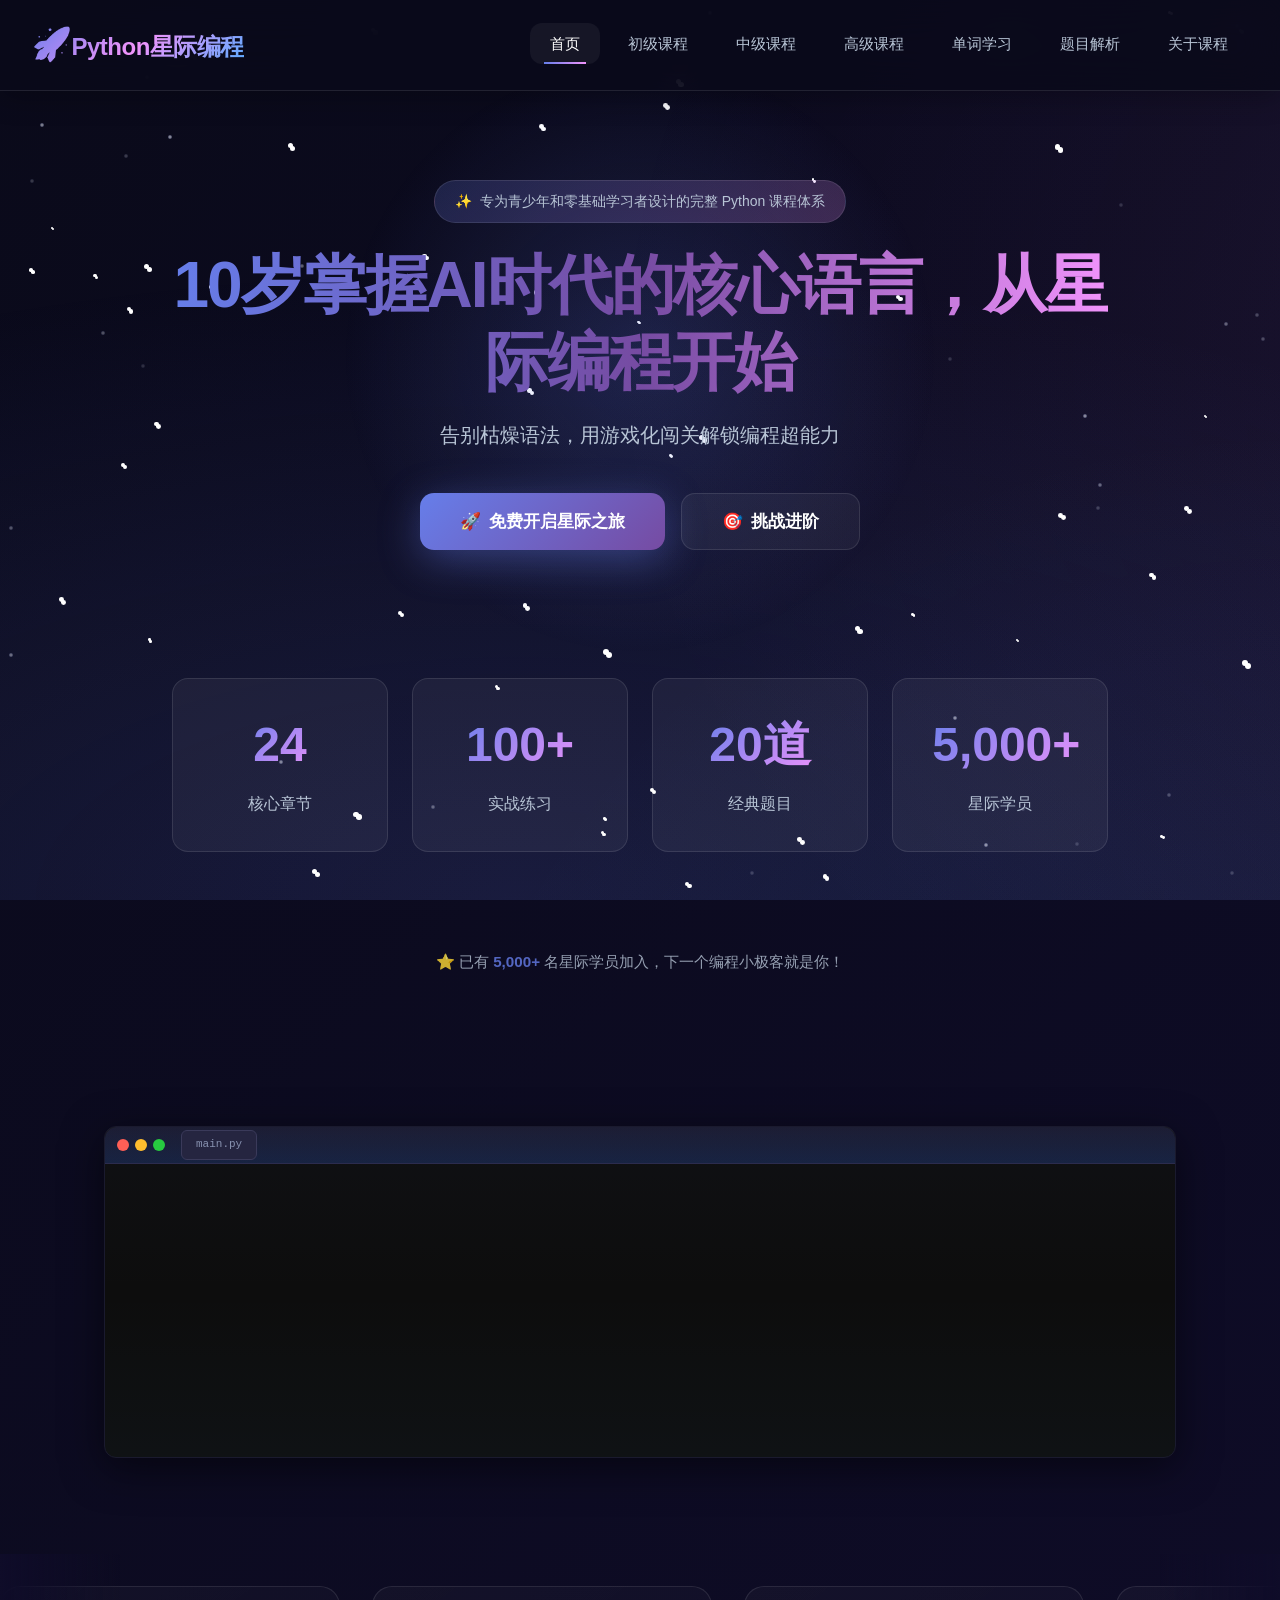
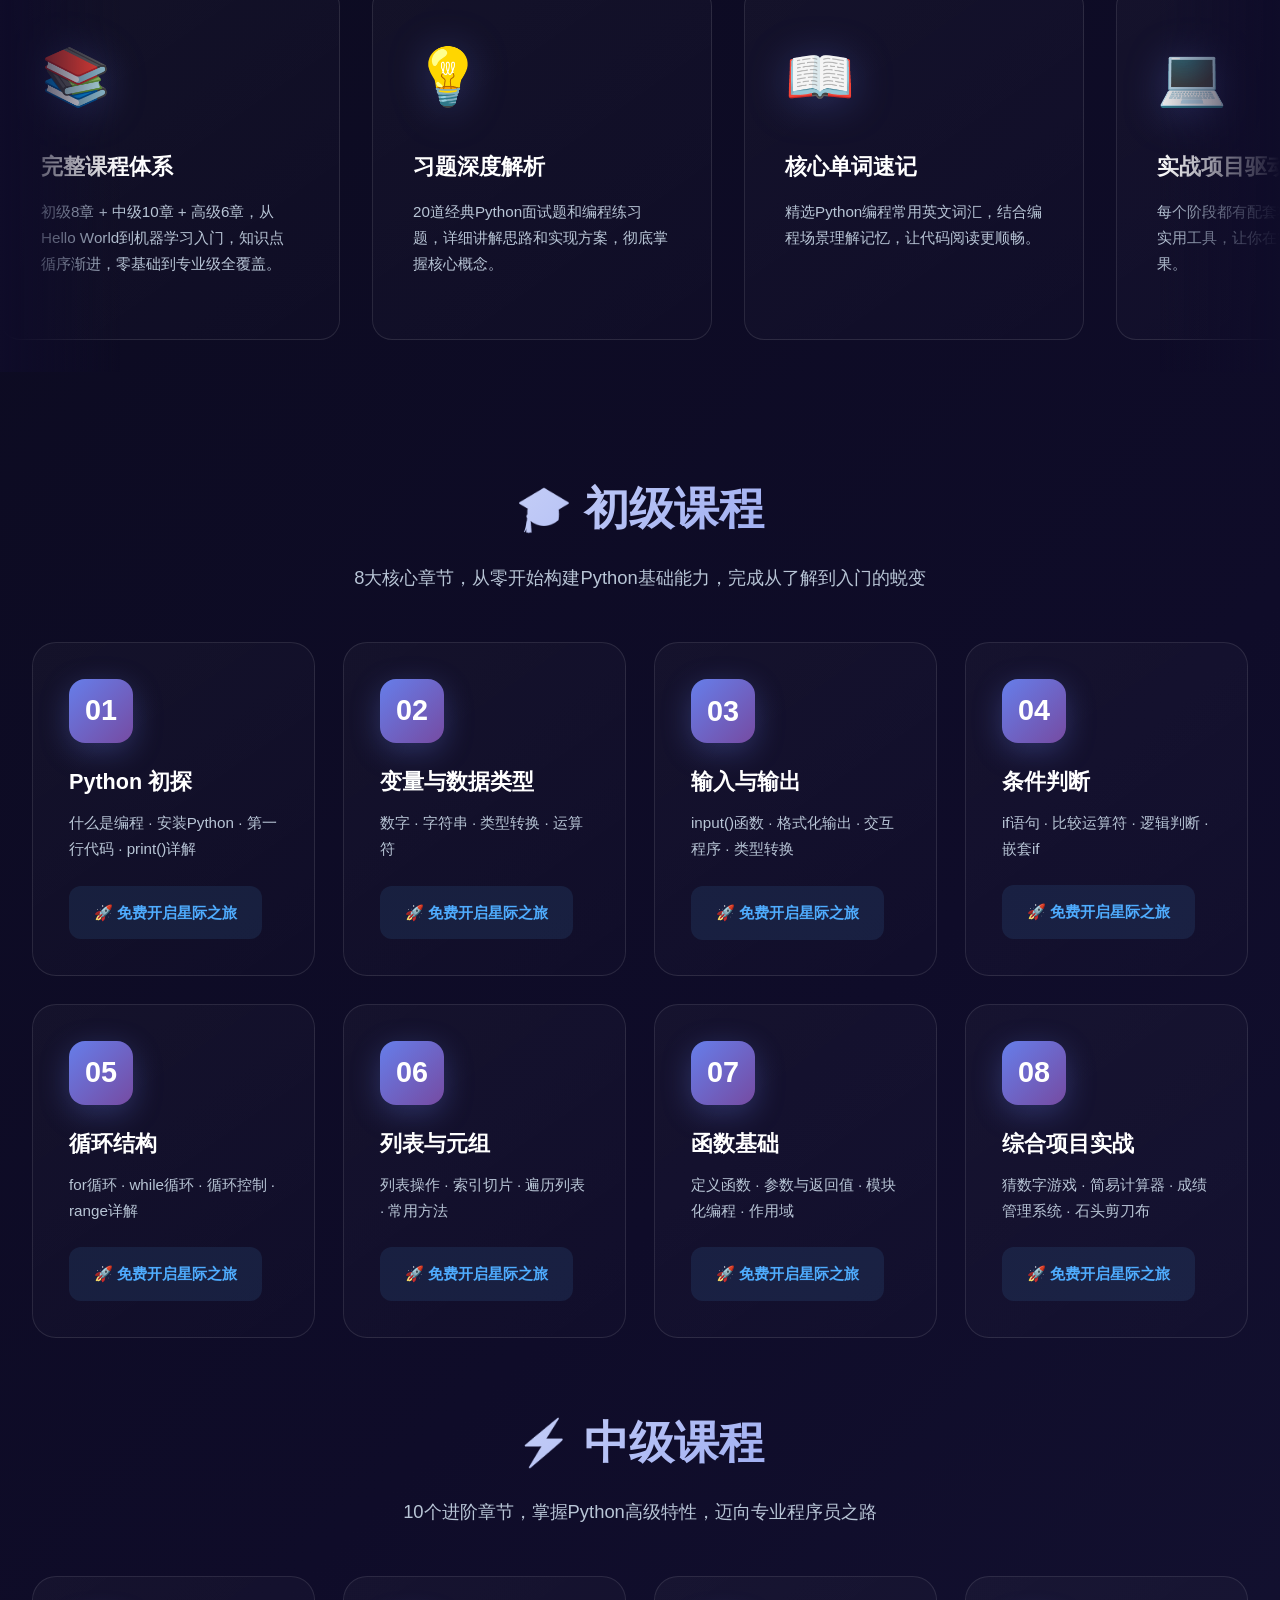
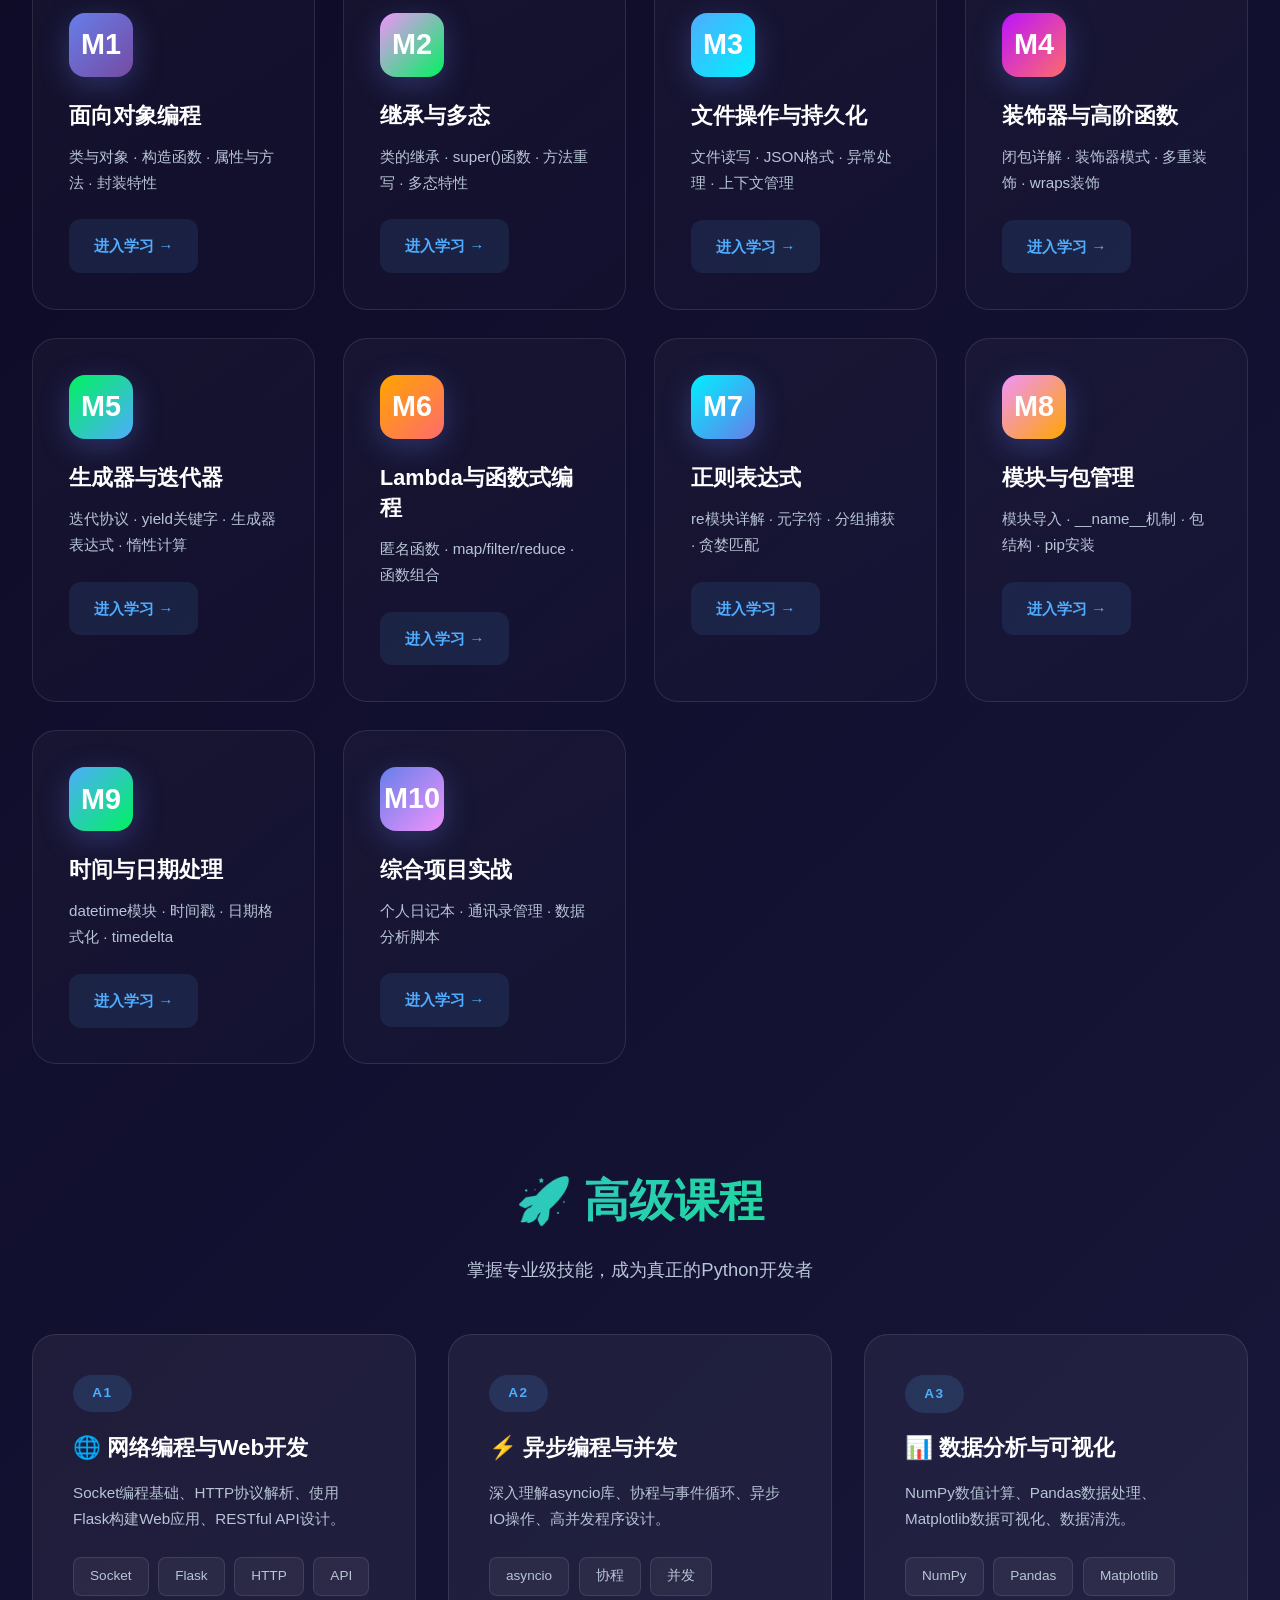
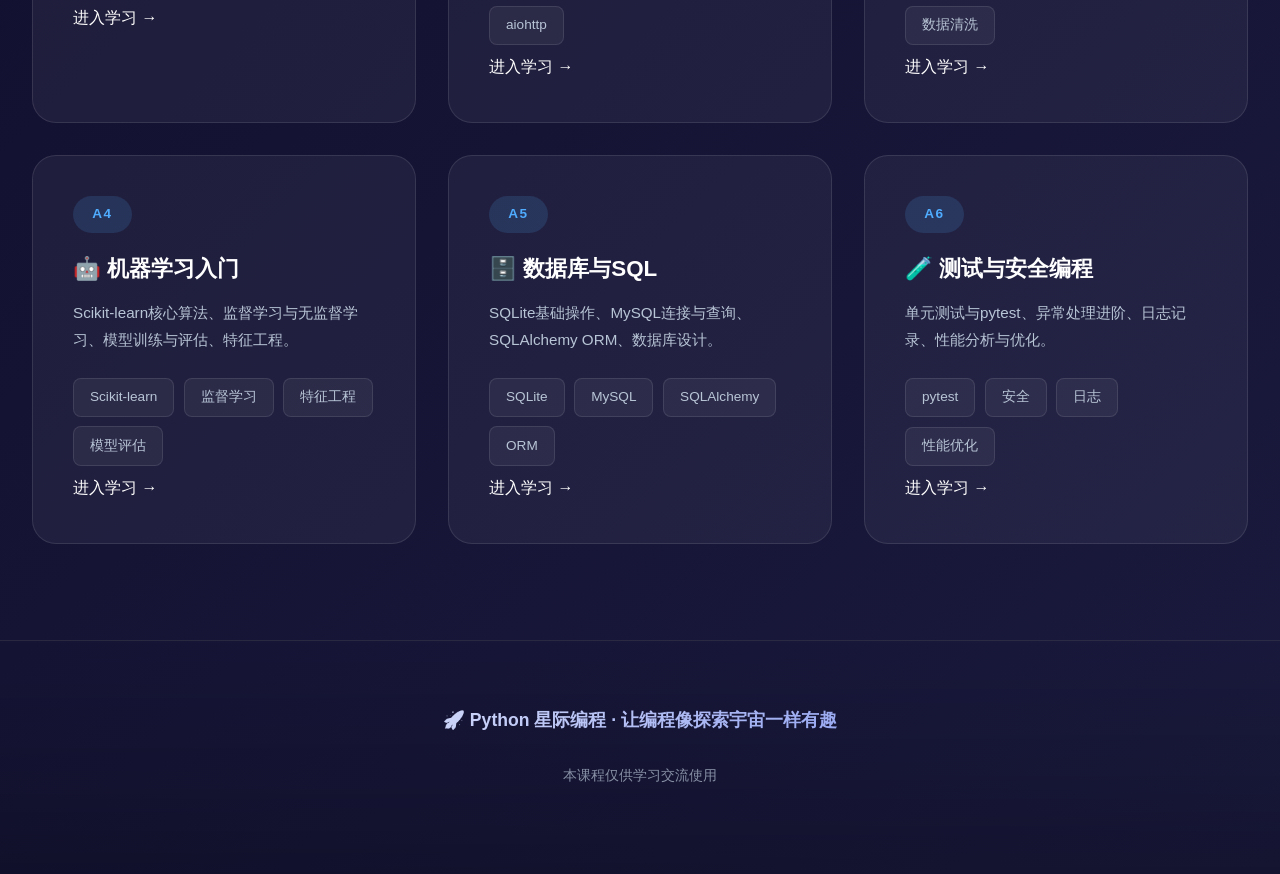
==== commit 188649b1: "Revert "feat: 创建个人项目主页 - 四个项目展示 + Our Products轮动效果" This reverts commit a51b0f42e2e91ec1e26346849a03" ====
--- a/index.html
+++ b/index.html
@@ -3,816 +3,7658 @@
 <head>
     <meta charset="UTF-8">
     <meta name="viewport" content="width=device-width, initial-scale=1.0">
-    <title>Shaifx - Project Portfolio</title>
-    <meta name="description" content="Shaifx的个人项目集：国际音标学习、游戏开发、Python培训、技术博客">
-    <link href="https://fonts.googleapis.com/css2?family=Inter:wght@300;400;500;600;700&display=swap" rel="stylesheet">
+    <title>Python星际编程 - 青少年Python入门</title>
+
     <style>
-        * {
+        * { margin: 0; padding: 0; box-sizing: border-box; }
+        :root {
+            --primary: #667eea; --primary-light: #764ba2; --secondary: #f093fb; --accent: #4facfe;
+            --success: #00f260; --dark: #0f0c29; --darker: #0a0a1a; --card: rgba(255, 255, 255, 0.05); --card-hover: rgba(255, 255, 255, 0.1);
+            --text: #ffffff; --text-dim: #b8c5d6; --border: rgba(255, 255, 255, 0.1);
+        }
+        body {
+            font-family: 'Segoe UI', 'PingFang SC', 'Microsoft YaHei', sans-serif;
+            background: linear-gradient(135deg, var(--darker) 0%, var(--dark) 50%, #1a1a3e 100%);
+            color: var(--text); line-height: 1.8; overflow-x: hidden; min-height: 100vh;
+        }
+        .bg-animation {
+            position: fixed; top: 0; left: 0; width: 100%; height: 100%; z-index: -1; overflow: hidden;
+        }
+        .bg-animation {
+            background: radial-gradient(ellipse at 20% 50%, rgba(102, 126, 234, 0.15) 0%, transparent 50%),
+                        radial-gradient(ellipse at 80% 20%, rgba(240, 147, 251, 0.1) 0%, transparent 50%),
+                        radial-gradient(ellipse at 50% 80%, rgba(79, 172, 254, 0.1) 0%, transparent 50%);
+            background-size: 200% 200%;
+            animation: bgShift 20s ease-in-out infinite alternate;
+            will-change: background-position;
+        }
+        @keyframes bgShift {
+            0% { background-position: 0% 50%; }
+            100% { background-position: 100% 50%; }
+        }
+        .particles {
+            position: fixed; top: 0; left: 0; width: 100%; height: 100%; z-index: -1; pointer-events: none;
+        }
+        .particle {
+            position: absolute;
+            width: 4px;
+            height: 4px;
+            background: radial-gradient(circle, rgba(255,255,255,0.8), rgba(102,126,234,0.3));
+            border-radius: 50%;
+            animation: particleFloat 15s ease-in-out infinite;
+            pointer-events: none;
+        }
+        @keyframes particleFloat {
+            0%, 100% { transform: translate(0, 0) scale(1); opacity: 0.3; }
+            25% { transform: translate(30px, -50px) scale(1.5); opacity: 0.7; }
+            50% { transform: translate(-20px, -100px) scale(1); opacity: 0.5; }
+            75% { transform: translate(40px, -60px) scale(1.3); opacity: 0.6; }
+        }
+
+        nav {
+            position: fixed; top: 0; width: 100%; background: rgba(15, 12, 41, 0.85);
+            backdrop-filter: blur(20px); -webkit-backdrop-filter: blur(20px);
+            border-bottom: 1px solid var(--border);
+            z-index: 1000; padding: 1rem 2rem; display: flex; justify-content: space-between; align-items: center; transition: all 0.3s ease;
+        }
+        nav.scrolled { padding: 0.75rem 2rem; box-shadow: 0 4px 30px rgba(0, 0, 0, 0.3); }
+        .logo {
+            font-size: 1.5rem; font-weight: 800; background: linear-gradient(135deg, var(--primary), var(--secondary), var(--accent));
+            -webkit-background-clip: text; -webkit-text-fill-color: transparent; background-clip: text;
+            display: flex; align-items: center; gap: .75rem; letter-spacing: -0.5px;
+        }
+        .logo-icon { font-size: 2rem; animation: pulse 2s ease-in-out infinite; }
+        @keyframes pulse { 0%,100% { transform: scale(1); } 50% { transform: scale(1.1); } }
+        .nav-links { display: flex; gap: 0.5rem; list-style: none; }
+        .nav-links a {
+            color: var(--text-dim); text-decoration: none; transition: all 0.3s ease;
+            font-size: 0.95rem; font-weight: 500; padding: 0.75rem 1.25rem; border-radius: 12px; position: relative; overflow: hidden;
+        }
+        .nav-links a::before {
+            content: ''; position: absolute; bottom: 0; left: 50%; width: 0; height: 2px;
+            background: linear-gradient(90deg, var(--primary), var(--secondary));
+            transition: all 0.3s ease; transform: translateX(-50%);
+        }
+        .nav-links a:hover, .nav-links a.active { color: var(--text); background: var(--card); }
+        .nav-links a:hover::before, .nav-links a.active::before { width: 60%; }
+
+        .page { display: none; padding-top: 100px; min-height: 100vh; animation: fadeInUp 0.5s ease; }
+        .page.active { display: block; }
+        @keyframes fadeInUp { from { opacity: 0; transform: translateY(30px); } to { opacity: 1; transform: translateY(0); } }
+
+        .hero {
+            text-align: center; padding: 5rem 2rem 4rem; max-width: 1000px; margin: 0 auto; position: relative;
+        }
+        .hero::before {
+            content: ''; position: absolute; top: 50%; left: 50%; transform: translate(-50%, -50%);
+            width: 600px; height: 600px; background: radial-gradient(circle, rgba(102, 126, 234, 0.2) 0%, transparent 70%);
+            z-index: -1;
+        }
+        .hero-badge {
+            display: inline-flex; align-items: center; gap: 0.5rem;
+            background: linear-gradient(135deg, rgba(102, 126, 234, 0.2), rgba(240, 147, 251, 0.2));
+            border: 1px solid var(--border); padding: 0.5rem 1.25rem; border-radius: 50px;
+            font-size: 0.875rem; color: var(--text-dim); margin-bottom: 1.5rem; animation: bounceIn 0.8s ease;
+        }
+        @keyframes bounceIn { 0% { transform: scale(0.8); opacity: 0; } 50% { transform: scale(1.05); } 100% { transform: scale(1); opacity: 1; } }
+        .hero h1 {
+            font-size: 4rem; font-weight: 800; margin-bottom: 1rem; line-height: 1.2; letter-spacing: -2px;
+            background: linear-gradient(135deg, var(--text) 0%, var(--primary) 50%, var(--secondary) 100%);
+            -webkit-background-clip: text; -webkit-text-fill-color: transparent; background-clip: text;
+            animation: gradientShift 3s ease infinite; background-size: 200% 200%;
+        }
+        @keyframes gradientShift { 0%,100%{background-position:0% 50%} 50%{background-position:100% 50%} }
+        .hero p { font-size: 1.25rem; color: var(--text-dim); margin-bottom: 2.5rem; max-width: 600px; margin-left: auto; margin-right: auto; line-height: 1.8; }
+        .cta-group { display: flex; gap: 1rem; justify-content: center; flex-wrap: wrap; }
+        .cta-btn {
+            display: inline-flex; align-items: center; gap: 0.5rem; padding: 1rem 2.5rem;
+            background: linear-gradient(135deg, var(--primary), var(--primary-light)); color: var(--text);
+            text-decoration: none; border-radius: 14px; font-weight: 600; font-size: 1.05rem;
+            border: none; cursor: pointer; transition: all 0.3s ease; box-shadow: 0 10px 40px rgba(102, 126, 234, 0.4);
+        }
+        .cta-btn:hover { transform: translateY(-3px) scale(1.02); box-shadow: 0 15px 50px rgba(102, 126, 234, 0.5); }
+        .cta-btn.secondary {
+            background: var(--card); border: 1px solid var(--border); box-shadow: none;
+        }
+        .cta-btn.secondary:hover { background: var(--card-hover); border-color: var(--primary); }
+
+        .stats-section {
+            display: grid; grid-template-columns: repeat(auto-fit, minmax(200px, 1fr));
+            gap: 1.5rem; max-width: 1000px; margin: 4rem auto; padding: 0 2rem;
+        }
+        .stat-card {
+            background: var(--card); border: 1px solid var(--border); border-radius: 16px;
+            padding: 2rem; text-align: center; transition: all 0.4s ease;
+        }
+        .stat-card:hover { transform: translateY(-5px); border-color: var(--primary); }
+        .stat-number {
+            font-size: 3rem; font-weight: 800; background: linear-gradient(135deg, var(--primary), var(--secondary));
+            -webkit-background-clip: text; -webkit-text-fill-color: transparent; background-clip: text; line-height: 1.2;
+            display: inline-block; padding: 0.1em 0.15em;
+        }
+        .stat-label { color: var(--text-dim); margin-top: 0.75rem; font-size: 1rem; font-weight: 500; }
+
+        .features { display: grid; grid-template-columns: repeat(auto-fit, minmax(280px, 1fr)); gap: 1.5rem; max-width: 1200px; margin: 3rem auto; padding: 0 2rem; }
+        .feature-card {
+            background: var(--card); border: 1px solid var(--border); border-radius: 20px;
+            padding: 2rem; transition: all 0.4s cubic-bezier(0.4, 0, 0.2, 1);
+            backdrop-filter: blur(10px); -webkit-backdrop-filter: blur(10px);
+            position: relative; overflow: hidden; cursor: pointer;
+        }
+        .feature-card::before {
+            content: ''; position: absolute; top: 0; left: 0; right: 0; height: 3px;
+            background: linear-gradient(90deg, var(--primary), var(--secondary), var(--accent));
+            transform: scaleX(0); transition: transform 0.4s ease;
+        }
+        .feature-card:hover {
+            transform: translateY(-8px); border-color: var(--primary);
+            box-shadow: 0 20px 60px rgba(102, 126, 234, 0.2); background: var(--card-hover);
+        }
+        .feature-card:hover::before { transform: scaleX(1); }
+        .feature-icon { font-size: 3rem; margin-bottom: 1rem; display: block; }
+        .feature-card h3 { color: var(--text); margin-bottom: 0.75rem; font-size: 1.25rem; font-weight: 700; }
+        .feature-card p { color: var(--text-dim); font-size: 0.95rem; line-height: 1.7; }
+        .feature-card .feature-cta {
+            margin-top: 1.5rem; color: var(--accent); font-weight: 600;
+            font-size: 0.9rem; display: inline-flex; align-items: center; gap: 0.5rem; transition: gap 0.3s ease;
+        }
+        .feature-card:hover .feature-cta { gap: 1rem; }
+
+
+
+        .course-container { max-width: 1000px; margin: 0 auto; padding: 2rem; }
+        .chapter-list { display: flex; flex-direction: column; gap: 1rem; }
+        .chapter-item {
+            background: var(--card); border: 1px solid var(--border); border-radius: 16px;
+            overflow: hidden; transition: all 0.4s cubic-bezier(0.4, 0, 0.2, 1); backdrop-filter: blur(10px); -webkit-backdrop-filter: blur(10px);
+            margin-bottom: 1.75rem;
+        }
+        .chapter-item:hover { border-color: var(--primary); box-shadow: 0 10px 40px rgba(102, 126, 234, 0.15); }
+        .chapter-header {
+            padding: 1.5rem 2rem; display: flex; justify-content: space-between; align-items: center;
+            cursor: pointer; transition: all 0.3s ease;
+        }
+        .chapter-header:hover { background: rgba(102, 126, 234, 0.05); }
+        .chapter-info { display: flex; align-items: center; gap: 1.5rem; }
+        .chapter-num {
+            width: 56px; height: 56px; background: linear-gradient(135deg, var(--primary), var(--primary-light));
+            border-radius: 14px; display: flex; align-items: center; justify-content: center;
+            font-weight: 800; font-size: 1.3rem; color: var(--text); flex-shrink: 0;
+            box-shadow: 0 4px 15px rgba(102, 126, 234, 0.3);
+        }
+        .chapter-title-text h3 { color: var(--text); font-size: 1.2rem; margin-bottom: .25rem; font-weight: 700; }
+        .chapter-title-text span { color: var(--text-dim); font-size: 0.9rem; }
+        .chapter-toggle { font-size: 1.5rem; color: var(--primary); transition: transform 0.4s cubic-bezier(0.4, 0, 0.2, 1); }
+        .chapter-item.expanded .chapter-toggle { transform: rotate(180deg); }
+        .chapter-content { max-height: 0; overflow: hidden; transition: max-height 0.5s cubic-bezier(0.4, 0, 0.2, 1); }
+        .chapter-item.expanded .chapter-content { max-height: 10000px; }
+        .chapter-body { padding: 0 2rem 2rem; border-top: 1px solid var(--border); }
+
+        .lesson-section { margin-top: 2rem; }
+        .lesson-section h4 {
+            color: var(--accent); font-size: 1.15rem; margin-bottom: 1rem;
+            display: flex; align-items: center; gap: 0.75rem; font-weight: 700;
+        }
+        .lesson-section h4::before {
+            content: ''; width: 4px; height: 24px; background: linear-gradient(180deg, var(--primary), var(--secondary));
+            border-radius: 2px;
+        }
+        .lesson-text { color: var(--text-dim); margin-bottom: 1rem; line-height: 2; }
+        .code-block, pre.code-block {
+            background: #0d0d0d; border: 1px solid #1a1a2e; border-radius: 12px;
+            padding: 0; margin: 1.25rem 0; font-family: 'Consolas', 'Monaco', 'Fira Code', monospace;
+            overflow-x: auto; position: relative;
+            box-shadow: 0 10px 40px rgba(0, 0, 0, 0.5), inset 0 1px 0 rgba(255, 255, 255, 0.05);
+            display: block;
+        }
+        .code-block::before, pre.code-block::before {
+            content: '';
+            position: absolute;
+            top: 0; left: 0; right: 0;
+            height: 36px;
+            background: linear-gradient(180deg, #1a1a2e 0%, #16213e 100%);
+            border-bottom: 1px solid #2a2a4a;
+            border-radius: 12px 12px 0 0;
+        }
+        .code-block::after, pre.code-block::after {
+            content: '';
+            position: absolute;
+            top: 12px;
+            left: 12px;
+            width: 12px;
+            height: 12px;
+            background: #ff5f56;
+            border-radius: 50%;
+            box-shadow: 18px 0 0 #ffbd2e, 36px 0 0 #27ca40;
+        }
+        .code-block .file-tab, pre.code-block .file-tab {
+            position: absolute;
+            top: 8px;
+            left: 60px;
+            background: #252540;
+            border: 1px solid #3a3a5a;
+            border-radius: 6px;
+            padding: 4px 14px;
+            font-size: 11px;
+            color: #8892b0;
+            font-weight: 500;
+        }
+        .code-block .file-tab::before, pre.code-block .file-tab::before {
+            content: '';
+            position: absolute;
+            top: 50%;
+            left: 6px;
+            transform: translateY(-50%);
+            width: 8px;
+            height: 8px;
+            background: #4ecdc4;
+            border-radius: 2px;
+        }
+        .code-block pre { 
+            color: #e2e8f0; 
+            line-height: 1.7; 
+            font-size: 0.95rem; 
+            padding: 48px 1.5rem 1.5rem;
             margin: 0;
+            overflow-x: auto;
+        }
+        pre.code-block { 
+            color: #e2e8f0; 
+            line-height: 1.7; 
+            font-size: 0.95rem; 
+            padding: 48px 1.5rem 1.5rem;
+            margin: 1.25rem 0;
+            overflow-x: auto;
+        }
+        .code-block pre code, pre.code-block code {
+            display: block;
+        }
+        /* 直接在pre.code-block内显示代码行 */
+        pre.code-block {
+            white-space: pre;
+        }
+        pre.code-block code {
+            display: block;
+        }
+        .code-keyword { color: #c792ea; font-weight: 600; } .code-string { color: #c3e88d; }
+        .code-function { color: #82aaff; } .code-comment { color: #546e7a; font-style: italic; }
+        .code-number { color: #f78c6c; }
+        .code-decorator { color: #ffcb6b; } .code-builtin { color: #ff79c6; font-weight: 600; }
+        .code-self { color: #f78c6c; font-style: italic; } .code-class { color: #ffcb6b; }
+        .code-operator { color: #89ddff; } .code-const { color: #82aaff; font-weight: 600; }
+        /* 代码行号 - 与代码在同一行内联流中，天然基线对齐 */
+        .code-ln {
+            color: #4a5568;
+            user-select: none;
+            pointer-events: none;
+            display: inline-block;
+            min-width: 2.5em;
+            text-align: right;
+            margin-right: 1em;
+            padding-right: 1em;
+            border-right: 1px solid #2a2a4a;
+            vertical-align: baseline;
+        }
+        /* 代码块复制按钮 */
+        .code-copy-btn {
+            position: absolute;
+            top: 8px;
+            right: 12px;
+            background: rgba(255,255,255,0.08);
+            border: 1px solid rgba(255,255,255,0.12);
+            color: #8892b0;
+            border-radius: 6px;
+            padding: 4px 10px;
+            font-size: 11px;
+            cursor: pointer;
+            transition: all 0.2s;
+            z-index: 10;
+            font-family: inherit;
+        }
+        .code-copy-btn:hover {
+            background: rgba(255,255,255,0.15);
+            color: #e2e8f0;
+        }
+        .code-copy-btn.copied {
+            background: rgba(39, 202, 64, 0.2);
+            border-color: rgba(39, 202, 64, 0.4);
+            color: #27ca40;
+        }
+        /* 代码块语言标签 */
+        .code-lang-tag {
+            position: absolute;
+            top: 8px;
+            right: 80px;
+            background: rgba(66, 102, 245, 0.15);
+            border: 1px solid rgba(66, 102, 245, 0.3);
+            color: #667eea;
+            border-radius: 6px;
+            padding: 4px 10px;
+            font-size: 11px;
+            font-weight: 600;
+            letter-spacing: 0.5px;
+            text-transform: uppercase;
+        }
+        /* 代码块悬停效果 */
+        .code-block:hover, pre.code-block:hover {
+            border-color: #2a2a4a;
+            box-shadow: 0 10px 40px rgba(0, 0, 0, 0.5), inset 0 1px 0 rgba(255, 255, 255, 0.05), 0 0 0 1px rgba(102, 126, 234, 0.1);
+        }
+
+        .quiz-section {
+            margin-top: 2rem; padding: 1.75rem;
+            background: linear-gradient(135deg, rgba(0, 242, 96, 0.08), rgba(79, 172, 254, 0.08));
+            border: 1px solid rgba(0, 242, 96, 0.2); border-radius: 16px;
+        }
+        .quiz-section h4 { color: var(--success); margin-bottom: 1.25rem; font-size: 1.1rem; }
+        .quiz-item { margin-bottom: 1.5rem; }
+        .quiz-question { color: var(--text); margin-bottom: 0.85rem; font-weight: 600; font-size: 1rem; }
+        .quiz-options { display: flex; flex-direction: column; gap: 0.6rem; }
+        .quiz-option {
+            padding: 0.9rem 1.25rem; background: var(--card);
+            border: 1px solid var(--border); border-radius: 10px;
+            cursor: pointer; transition: all 0.3s ease; color: var(--text-dim); font-weight: 500;
+        }
+        .quiz-option:hover {
+            background: rgba(102, 126, 234, 0.1); border-color: var(--primary); transform: translateX(4px);
+        }
+        .quiz-option.correct {
+            background: rgba(0, 242, 96, 0.15); border-color: var(--success); color: var(--success);
+        }
+        .quiz-option.wrong {
+            background: rgba(255, 82, 82, 0.15); border-color: #ff5252; color: #ff5252;
+        }
+        .quiz-feedback {
+            margin-top: 0.85rem; padding: 1rem; border-radius: 10px; display: none; font-weight: 500;
+            border: 1px solid transparent;
+        }
+        .quiz-feedback.show { display: block; animation: fadeIn 0.3s ease; }
+        .quiz-feedback.correct {
+            background: rgba(0, 242, 96, 0.1); color: var(--success); border-color: rgba(0, 242, 96, 0.2);
+        }
+        .quiz-feedback.wrong {
+            background: rgba(255, 82, 82, 0.1); color: #ff5252; border-color: rgba(255, 82, 82, 0.2);
+        }
+
+        .coding-exercise {
+            margin-top: 2rem; padding: 1.75rem;
+            background: linear-gradient(135deg, rgba(240, 147, 251, 0.08), rgba(102, 126, 234, 0.08));
+            border: 1px solid rgba(240, 147, 251, 0.2); border-radius: 16px;
+        }
+        .coding-exercise h4 { color: var(--secondary); margin-bottom: 1rem; }
+        .coding-task { color: var(--text); margin-bottom: 1rem; line-height: 1.7; }
+        .coding-hint {
+            color: var(--text-dim); font-size: 0.9rem; margin-bottom: 1rem;
+            padding: 1rem; background: rgba(255, 255, 255, 0.03);
+            border-radius: 10px; border-left: 3px solid var(--secondary);
+        }
+
+        .word-table {
+            width: 100%; border-collapse: separate; border-spacing: 0; margin-top: 1rem;
+        }
+        .word-table th {
+            background: linear-gradient(135deg, rgba(102, 126, 234, 0.2), rgba(240, 147, 251, 0.2));
+            color: var(--text); padding: 1rem; text-align: left;
+            border-bottom: 2px solid var(--primary); font-size: 0.9rem; font-weight: 700;
+            text-transform: uppercase; letter-spacing: 0.5px;
+        }
+        .word-table th:first-child { border-radius: 10px 0 0 0; }
+        .word-table th:last-child { border-radius: 0 10px 0 0; }
+        .word-table td {
+            padding: 1rem; border-bottom: 1px solid var(--border);
+            color: var(--text-dim); font-size: 0.95rem; vertical-align: middle;
+            transition: all 0.3s ease;
+        }
+        .word-table tr:hover td { background: rgba(102, 126, 234, 0.08); }
+        .word-cell {
+            display: flex; flex-direction: row; align-items: center; gap: 0.5rem;
+        }
+        .word-en {
+            color: var(--primary); font-weight: 700; font-size: 1.05rem;
+        }
+        .word-phonetic {
+            color: var(--secondary); font-style: italic; font-size: 0.9rem;
+            font-family: 'Lucida Sans Unicode', 'Arial Unicode MS', sans-serif;
+            white-space: nowrap; margin-right: 0.5em;
+        }
+        .word-code {
+            background: rgba(0, 0, 0, 0.4); padding: 0.4rem 0.7rem;
+            border-radius: 8px; font-family: 'Consolas', 'Monaco', monospace;
+            color: #c3e88d; font-size: 0.85rem; display: inline-block;
+        }
+
+        .coming-soon { opacity: 0.7; filter: grayscale(0.3); }
+        .coming-soon .chapter-num { background: linear-gradient(135deg, #666, #888); }
+        .coming-badge {
+            background: rgba(255, 165, 0, 0.2); color: #ffa500;
+            padding: 0.35rem 1rem; border-radius: 50px;
+            font-size: 0.75rem; margin-left: 1rem; border: 1px solid rgba(255, 165, 0, 0.3);
+            font-weight: 700; text-transform: uppercase; letter-spacing: 1px;
+        }
+
+        footer {
+            text-align: center; padding: 4rem 2rem; border-top: 1px solid var(--border);
+            color: var(--text-dim); margin-top: 4rem;
+            background: linear-gradient(180deg, transparent, rgba(0, 0, 0, 0.2));
+        }
+        footer p:first-child {
+            font-size: 1.1rem; font-weight: 600;
+            background: linear-gradient(135deg, var(--text), var(--primary));
+            -webkit-background-clip: text; -webkit-text-fill-color: transparent; background-clip: text;
+        }
+        footer p:last-child { margin-top: 0.75rem; font-size: 0.9rem; opacity: 0.7; }
+        .progress-bar {
+            position: fixed; top: 0; left: 0; height: 4px;
+            background: linear-gradient(90deg, var(--primary), var(--secondary), var(--accent));
+            z-index: 1001; transition: width 0.3s ease; box-shadow: 0 0 20px var(--primary);
+        }
+
+        .question-card {
+            background: var(--card); border: 1px solid var(--border);
+            border-radius: 16px; padding: 2rem; margin-bottom: 2rem;
+            transition: all 0.3s ease; position: relative; overflow: hidden;
+        }
+        .question-card::before {
+            content: ''; position: absolute; top: 0; left: 0; right: 0; height: 3px;
+            background: linear-gradient(90deg, var(--primary), var(--secondary), var(--accent));
+        }
+        .question-card:hover {
+            transform: translateY(-5px); box-shadow: 0 20px 60px rgba(102, 126, 234, 0.2);
+        }
+        .question-number {
+            position: absolute; top: 1.5rem; right: 1.5rem;
+            width: 50px; height: 50px; border-radius: 50%;
+            background: linear-gradient(135deg, var(--primary), var(--secondary));
+            color: var(--text); font-weight: 800; font-size: 1.2rem;
+            display: flex; align-items: center; justify-content: center;
+            box-shadow: 0 8px 30px rgba(102, 126, 234, 0.4);
+        }
+        .question-card h3 {
+            color: var(--text); font-size: 1.3rem; margin-bottom: 1.5rem;
+            padding-right: 70px; line-height: 1.6;
+        }
+        .answer-section {
+            background: rgba(0, 0, 0, 0.2); border-radius: 12px;
+            padding: 1.5rem; margin-top: 1rem;
+        }
+        .answer-section p {
+            color: var(--text-dim); line-height: 1.8; margin-bottom: 1rem;
+        }
+        .answer-section strong {
+            color: var(--accent);
+        }
+        .answer-section li {
+            margin-bottom: 0.75rem; line-height: 1.7;
+        }
+        .chapter-container {
+            display: flex; flex-direction: column; gap: 1.75rem;
+        }
+
+        @media (max-width: 768px) {
+            .hero h1 { font-size: 2.5rem; } .nav-links { display: none; }
+            .chapter-info { gap: 1rem; }
+            .chapter-num { width: 48px; height: 48px; font-size: 1.1rem; }
+            .word-table { font-size: .85rem; }
+            .word-table th, .word-table td { padding: 0.75rem 0.5rem; }
+            .section-header h2 { font-size: 2rem; }
+            .cta-group { flex-direction: column; }
+            .cta-btn { width: 100%; justify-content: center; }
+            .question-number { width: 40px; height: 40px; font-size: 1rem; }
+            .question-card h3 { padding-right: 60px; font-size: 1.1rem; }
+        }
+    
+        /* 首页课程卡片高级样式 */
+        .course-showcase {
+            max-width: 1400px; margin: 4rem auto; padding: 0 2rem;
+        }
+        .course-showcase-header {
+            text-align: center; margin-bottom: 3rem;
+        }
+        .course-showcase-header h2 {
+            font-size: 2.8rem; font-weight: 800; margin-bottom: 0.75rem;
+            background: linear-gradient(135deg, var(--text), var(--primary), var(--secondary));
+            -webkit-background-clip: text; -webkit-text-fill-color: transparent; background-clip: text;
+            background-size: 200% 200%;
+            animation: gradientShift 4s ease infinite;
+        }
+        .course-showcase-header p { color: var(--text-dim); font-size: 1.15rem; max-width: 600px; margin: 0 auto; }
+        
+        .course-grid {
+            display: grid; grid-template-columns: repeat(auto-fit, minmax(280px, 1fr)); gap: 1.75rem;
+        }
+        .course-card {
+            background: linear-gradient(145deg, rgba(255, 255, 255, 0.03), rgba(255, 255, 255, 0.01));
+            border: 1px solid var(--border); border-radius: 24px;
+            padding: 2.25rem; position: relative; overflow: hidden;
+            transition: all 0.5s cubic-bezier(0.4, 0, 0.2, 1);
+            backdrop-filter: blur(20px);
+        }
+        .course-card::before {
+            content: ''; position: absolute; top: 0; left: 0; right: 0; height: 4px;
+            background: linear-gradient(90deg, var(--primary), var(--secondary), var(--accent));
+            transform: scaleX(0);
+            transform-origin: left;
+            transition: transform 0.5s cubic-bezier(0.4, 0, 0.2, 1);
+        }
+        .course-card:hover {
+            transform: translateY(-10px) scale(1.02);
+            border-color: var(--primary);
+            box-shadow: 0 25px 80px rgba(102, 126, 234, 0.3);
+            background: rgba(102, 126, 234, 0.05);
+        }
+        .course-card:hover::before {
+            transform: scaleX(1);
+        }
+        .course-card .course-icon {
+            width: 64px; height: 64px;
+            background: linear-gradient(135deg, var(--primary), var(--primary-light));
+            border-radius: 16px;
+            display: flex; align-items: center; justify-content: center;
+            font-size: 1.8rem; font-weight: 800; color: var(--text);
+            margin-bottom: 1.5rem;
+            box-shadow: 0 8px 30px rgba(102, 126, 234, 0.3);
+            transition: all 0.4s ease;
+        }
+        .course-card:hover .course-icon {
+            transform: scale(1.1) rotate(5deg);
+            box-shadow: 0 12px 40px rgba(102, 126, 234, 0.5);
+        }
+        .course-card h3 { 
+            color: var(--text); font-size: 1.35rem; margin-bottom: 0.8rem; 
+            font-weight: 700; line-height: 1.4;
+        }
+        .course-card p { 
+            color: var(--text-dim); font-size: 0.95rem; line-height: 1.7; 
+            margin-bottom: 1.5rem;
+            display: -webkit-box;
+            -webkit-line-clamp: 3;
+            -webkit-box-orient: vertical;
+            overflow: hidden;
+        }
+        .course-card .course-cta {
+            display: inline-flex; align-items: center; gap: 0.5rem;
+            color: var(--accent); font-weight: 600; font-size: 0.95rem;
+            transition: all 0.3s ease;
+            padding: 0.75rem 1.5rem;
+            background: rgba(79, 172, 254, 0.1);
+            border-radius: 12px;
+            border: 1px solid transparent;
+        }
+        .course-card:hover .course-cta {
+            gap: 1rem;
+            background: rgba(79, 172, 254, 0.15);
+            border-color: var(--accent);
+        }
+        .course-badge {
+            position: absolute; top: 1.5rem; right: 1.5rem;
+            padding: 0.4rem 1rem; border-radius: 20px;
+            font-size: 0.75rem; font-weight: 600;
+            background: rgba(0, 242, 96, 0.15);
+            color: var(--success);
+            border: 1px solid rgba(0, 242, 96, 0.3);
+        }
+        .course-badge.coming {
+            background: rgba(255, 165, 0, 0.15);
+            color: #ffa500;
+            border-color: rgba(255, 165, 0, 0.3);
+        }
+
+        /* 代码动画背景 */
+        .code-showcase {
+            max-width: 1200px; margin: 6rem auto; padding: 0 2rem;
+            position: relative;
+        }
+        .code-container {
+            background: #0d0d0d;
+            border: 1px solid #1a1a2e;
+            border-radius: 12px;
             padding: 0;
-            box-sizing: border-box;
-        }
-
-        :root {
-            --primary: #6366f1;
-            --primary-dark: #4f46e5;
-            --secondary: #ec4899;
-            --dark: #1a1a2e;
-            --darker: #16162a;
-            --light: #f8fafc;
-            --gray: #64748b;
-            --gray-light: #e2e8f0;
-            --accent1: #06b6d4;
-            --accent2: #8b5cf6;
-            --accent3: #f59e0b;
-            --accent4: #10b981;
-        }
-
-        html {
-            scroll-behavior: smooth;
-        }
-
-        body {
-            font-family: 'Inter', -apple-system, BlinkMacSystemFont, 'Segoe UI', sans-serif;
-            line-height: 1.6;
-            color: var(--dark);
-            background: var(--light);
-            overflow-x: hidden;
-        }
-
-        /* Navigation */
-        nav {
+            position: relative;
+            overflow: hidden;
+            box-shadow: 0 10px 40px rgba(0, 0, 0, 0.5), inset 0 1px 0 rgba(255, 255, 255, 0.05);
+            margin: 0 2rem;
+        }
+        .code-container::before {
+            content: '';
+            position: absolute;
+            top: 0; left: 0; right: 0;
+            height: 36px;
+            background: linear-gradient(180deg, #1a1a2e 0%, #16213e 100%);
+            border-bottom: 1px solid #2a2a4a;
+            border-radius: 12px 12px 0 0;
+        }
+        .code-container::after {
+            content: '';
+            position: absolute;
+            top: 12px;
+            left: 12px;
+            width: 12px;
+            height: 12px;
+            background: #ff5f56;
+            border-radius: 50%;
+            box-shadow: 18px 0 0 #ffbd2e, 36px 0 0 #27ca40;
+        }
+        .code-header {
+            display: flex; align-items: center; gap: 1rem; 
+            position: absolute;
+            top: 0;
+            left: 60px;
+            height: 36px;
+            align-items: center;
+        }
+        .code-filename {
+            color: #8892b0; font-size: 11px; font-family: 'Consolas', monospace;
+            background: #252540;
+            border: 1px solid #3a3a5a;
+            border-radius: 6px;
+            padding: 4px 14px;
+            font-weight: 500;
+        }
+        .code-content {
+            font-family: 'Consolas', 'Monaco', 'Fira Code', monospace;
+            font-size: 0.95rem;
+            line-height: 1.7;
+            color: #e2e8f0;
+            position: relative;
+            padding: 48px 1.5rem 1.5rem;
+        }
+        .code-line {
+            display: flex;
+            opacity: 0;
+            animation: codeFadeInLoop 12s ease-in-out infinite;
+        }
+        .code-line:nth-child(1) { animation-delay: 0.3s; }
+        .code-line:nth-child(2) { animation-delay: 0.8s; }
+        .code-line:nth-child(3) { animation-delay: 1.3s; }
+        .code-line:nth-child(4) { animation-delay: 1.8s; }
+        .code-line:nth-child(5) { animation-delay: 2.3s; }
+        .code-line:nth-child(6) { animation-delay: 2.8s; }
+        .code-line:nth-child(7) { animation-delay: 3.3s; }
+        .code-line:nth-child(8) { animation-delay: 3.8s; }
+        .code-line:nth-child(9) { animation-delay: 4.3s; }
+        .code-line:nth-child(10) { animation-delay: 4.8s; }
+        @keyframes codeFadeInLoop {
+            0%, 5% { opacity: 0; transform: translateX(-20px); }
+            8% { opacity: 1; transform: translateX(0); }
+            88% { opacity: 1; transform: translateX(0); }
+            92%, 100% { opacity: 0; transform: translateX(20px); }
+        }
+        .code-line-number {
+            color: #64748b;
+            width: 30px;
+            text-align: right;
+            margin-right: 1.5rem;
+            user-select: none;
+        }
+        .code-keyword { color: #c792ea; font-weight: 600; }
+        .code-string { color: #c3e88d; }
+        .code-function { color: #82aaff; }
+        .code-comment { color: #546e7a; font-style: italic; }
+        .code-number { color: #f78c6c; }
+        .code-class { color: #ffcb6b; }
+        .code-builtin { color: #ff79c6; font-weight: 600; }
+        .code-self { color: #f78c6c; font-style: italic; }
+        .code-decorator { color: #ffcb6b; }
+        .code-const { color: #82aaff; font-weight: 600; }
+        
+        .code-cursor {
+            display: inline-block;
+            width: 8px;
+            height: 1.2em;
+            background: var(--accent);
+            margin-left: 2px;
+            animation: cursorBlink 0.8s ease-in-out infinite;
+            box-shadow: 0 0 10px var(--accent);
+        }
+        @keyframes cursorBlink {
+            0%, 50% { opacity: 1; }
+            51%, 100% { opacity: 0; }
+        }
+        
+        .code-overlay {
+            position: absolute;
+            top: 0; left: 0; right: 0; bottom: 0;
+            background: linear-gradient(180deg, rgba(102, 126, 234, 0.03) 0%, transparent 50%, rgba(79, 172, 254, 0.03) 100%);
+            pointer-events: none;
+        }
+
+        /* 通栏滚动卡片 */
+        .features-scroll {
+            position: relative;
+            overflow: hidden;
+            margin: 6rem 0;
+            padding: 2rem 0;
+        }
+        .scroll-track {
+            display: flex;
+            animation: scrollAnimation 30s linear infinite;
+        }
+        .scroll-track:hover {
+            animation-play-state: running;
+        }
+        @keyframes scrollAnimation {
+            0% { transform: translateX(0); }
+            100% { transform: translateX(-50%); }
+        }
+        .scroll-item {
+            flex: 0 0 340px;
+            margin-right: 2rem;
+            background: linear-gradient(145deg, rgba(255, 255, 255, 0.03), rgba(255, 255, 255, 0.01));
+            border: 1px solid var(--border);
+            border-radius: 20px;
+            padding: 2.5rem;
+            transition: all 0.4s ease;
+            backdrop-filter: blur(10px);
+            position: relative;
+            overflow: hidden;
+        }
+        .scroll-item::before {
+            content: '';
+            position: absolute;
+            top: 0; left: 0; right: 0; bottom: 0;
+            background: linear-gradient(135deg, rgba(102, 126, 234, 0.1), transparent);
+            opacity: 0;
+            transition: opacity 0.4s ease;
+        }
+        .scroll-item:hover {
+            transform: scale(1.05);
+            border-color: var(--primary);
+            box-shadow: 0 20px 60px rgba(102, 126, 234, 0.2);
+        }
+        .scroll-item:hover::before {
+            opacity: 1;
+        }
+        .scroll-item .scroll-icon {
+            font-size: 3.5rem;
+            margin-bottom: 1.25rem;
+            filter: drop-shadow(0 4px 20px rgba(102, 126, 234, 0.3));
+            transition: transform 0.4s ease;
+        }
+        .scroll-item:hover .scroll-icon {
+            transform: scale(1.1) rotate(5deg);
+        }
+        .scroll-item h3 {
+            color: var(--text);
+            font-size: 1.35rem;
+            font-weight: 700;
+            margin-bottom: 0.75rem;
+        }
+        .scroll-item p {
+            color: var(--text-dim);
+            font-size: 0.95rem;
+            line-height: 1.7;
+        }
+        .scroll-gradient-left, .scroll-gradient-right {
+            position: absolute;
+            top: 0; bottom: 0;
+            width: 120px;
+            z-index: 10;
+            pointer-events: none;
+        }
+        .scroll-gradient-left {
+            left: 0;
+            background: linear-gradient(90deg, var(--dark), transparent);
+        }
+        .scroll-gradient-right {
+            right: 0;
+            background: linear-gradient(-90deg, var(--dark), transparent);
+        }
+
+        /* 星光效果 */
+        .stars-container {
             position: fixed;
             top: 0;
             left: 0;
-            right: 0;
-            z-index: 1000;
-            background: rgba(255, 255, 255, 0.95);
-            backdrop-filter: blur(20px);
-            border-bottom: 1px solid var(--gray-light);
-            padding: 1rem 0;
-        }
-
-        .nav-container {
-            max-width: 1400px;
+            width: 100%;
+            height: 100%;
+            pointer-events: none;
+            z-index: -1;
+            overflow: hidden;
+        }
+        .star {
+            position: absolute;
+            width: 3px;
+            height: 3px;
+            background: white;
+            border-radius: 50%;
+            animation: starFloat 12s ease-in-out infinite;
+        }
+        .star::before {
+            content: '';
+            position: absolute;
+            top: 50%;
+            left: 50%;
+            width: 100%;
+            height: 100%;
+            background: inherit;
+            border-radius: inherit;
+            animation: starPulse 3s ease-in-out infinite;
+        }
+        @keyframes starFloat {
+            0%, 100% {
+                transform: translateY(0) translateX(0);
+                opacity: 0.4;
+            }
+            15% {
+                transform: translateY(-80px) translateX(60px);
+                opacity: 1;
+            }
+            35% {
+                transform: translateY(-120px) translateX(-50px);
+                opacity: 0.7;
+            }
+            55% {
+                transform: translateY(-180px) translateX(80px);
+                opacity: 0.9;
+            }
+            75% {
+                transform: translateY(-140px) translateX(-90px);
+                opacity: 0.6;
+            }
+            95% {
+                transform: translateY(-60px) translateX(40px);
+                opacity: 0.8;
+            }
+        }
+        @keyframes starPulse {
+            0%, 100% {
+                transform: translate(-50%, -50%) scale(1);
+                opacity: 1;
+            }
+            50% {
+                transform: translate(-50%, -50%) scale(2.5);
+                opacity: 0;
+            }
+        }
+        .star.big {
+            width: 5px;
+            height: 5px;
+            animation-duration: 16s;
+        }
+        .star.small {
+            width: 2px;
+            height: 2px;
+            animation-duration: 9s;
+        }
+
+        /* 高级课程预告 */
+        .advanced-preview {
+            max-width: 1400px; margin: 6rem auto; padding: 0 2rem;
+        }
+        .advanced-preview-header {
+            text-align: center; margin-bottom: 3rem;
+        }
+        .advanced-preview-header h2 {
+            font-size: 2.8rem; font-weight: 800; margin-bottom: 0.75rem;
+            background: linear-gradient(135deg, var(--accent), var(--success));
+            -webkit-background-clip: text; -webkit-text-fill-color: transparent; background-clip: text;
+        }
+        .advanced-preview-header p { color: var(--text-dim); font-size: 1.15rem; max-width: 600px; margin: 0 auto; }
+        .advanced-grid {
+            display: grid; grid-template-columns: repeat(auto-fit, minmax(320px, 1fr)); gap: 2rem;
+        }
+        .advanced-card {
+            background: linear-gradient(145deg, rgba(102, 126, 234, 0.08), rgba(79, 172, 254, 0.08));
+            border: 1px solid rgba(102, 126, 234, 0.25); border-radius: 24px;
+            padding: 2.5rem; position: relative; overflow: hidden; transition: all 0.5s ease;
+            backdrop-filter: blur(10px);
+        }
+        .advanced-card::before {
+            content: ''; position: absolute; top: 0; left: 0; right: 0; height: 3px;
+            background: linear-gradient(90deg, var(--accent), var(--success));
+            transform: scaleX(0);
+            transform-origin: left;
+            transition: transform 0.5s ease;
+        }
+        .advanced-card:hover {
+            transform: translateY(-8px); border-color: var(--accent);
+            box-shadow: 0 25px 80px rgba(79, 172, 254, 0.25);
+            background: rgba(79, 172, 254, 0.1);
+        }
+        .advanced-card:hover::before {
+            transform: scaleX(1);
+        }
+        .advanced-card .adv-lock {
+            position: absolute; top: 1.5rem; right: 1.5rem;
+            font-size: 1.5rem; opacity: 0.4;
+        }
+        .advanced-card .adv-num {
+            font-size: 0.85rem; font-weight: 700; color: var(--accent);
+            background: rgba(79, 172, 254, 0.15); padding: 0.4rem 1.2rem;
+            border-radius: 50px; display: inline-block; margin-bottom: 1.25rem;
+            letter-spacing: 1.5px;
+        }
+        .advanced-card h3 { color: var(--text); font-size: 1.4rem; margin-bottom: 1rem; font-weight: 700; line-height: 1.4; }
+        .advanced-card p { color: var(--text-dim); font-size: 0.95rem; line-height: 1.75; margin-bottom: 1.5rem; }
+        .advanced-card .adv-tags {
+            display: flex; flex-wrap: wrap; gap: 0.6rem;
+        }
+        .advanced-card .adv-tag {
+            background: rgba(255, 255, 255, 0.05); border: 1px solid var(--border);
+            padding: 0.4rem 1rem; border-radius: 8px; font-size: 0.85rem;
+            color: var(--text-dim);
+            transition: all 0.3s ease;
+        }
+        .advanced-card:hover .adv-tag {
+            background: rgba(255, 255, 255, 0.08);
+            border-color: rgba(79, 172, 254, 0.3);
+        }
+        .advanced-coming-soon {
+            text-align: center; margin-top: 4rem; padding: 3rem;
+            background: var(--card); border-radius: 20px; border: 1px dashed var(--border);
+        }
+        .advanced-coming-soon p {
+            color: var(--text-dim); font-size: 1.1rem; margin-bottom: 1.5rem;
+        }
+        .advanced-coming-soon .soon-badge {
+            display: inline-block; 
+            background: linear-gradient(135deg, var(--primary), var(--secondary));
+            color: var(--text); 
+            padding: 1rem 2.5rem; 
+            border-radius: 50px;
+            font-weight: 700; 
+            font-size: 1rem;
+            box-shadow: 0 10px 40px rgba(102, 126, 234, 0.4);
+            transition: all 0.3s ease;
+        }
+        .advanced-coming-soon .soon-badge:hover {
+            transform: scale(1.05);
+            box-shadow: 0 15px 50px rgba(102, 126, 234, 0.5);
+        }
+
+        /* About Page Styles */
+        .about-container {
+            max-width: 1200px;
             margin: 0 auto;
-            padding: 0 2rem;
-            display: flex;
-            justify-content: space-between;
-            align-items: center;
-        }
-
-        .logo {
-            font-size: 1.5rem;
-            font-weight: 700;
-            background: linear-gradient(135deg, var(--primary), var(--secondary));
-            -webkit-background-clip: text;
-            -webkit-text-fill-color: transparent;
-            background-clip: text;
-        }
-
-        .nav-links {
-            display: flex;
-            gap: 2rem;
-            list-style: none;
-        }
-
-        .nav-links a {
-            text-decoration: none;
-            color: var(--gray);
-            font-weight: 500;
-            transition: color 0.3s;
-        }
-
-        .nav-links a:hover {
-            color: var(--primary);
-        }
-
-        /* Hero Section */
-        .hero {
-            min-height: 100vh;
-            display: flex;
-            align-items: center;
-            justify-content: center;
-            background: linear-gradient(135deg, var(--dark) 0%, var(--darker) 50%, #0f0f23 100%);
+            padding: 3rem 2rem;
+        }
+        .about-hero {
+            text-align: center;
+            padding: 5rem 2rem;
+            background: linear-gradient(135deg, rgba(15, 15, 35, 0.8), rgba(20, 20, 50, 0.9));
+            border-radius: 30px;
+            margin-bottom: 4rem;
             position: relative;
             overflow: hidden;
         }
-
-        .hero::before {
+        .about-hero::before {
             content: '';
             position: absolute;
             top: 0;
             left: 0;
             right: 0;
             bottom: 0;
-            background: 
-                radial-gradient(ellipse at 20% 50%, rgba(99, 102, 241, 0.15) 0%, transparent 50%),
-                radial-gradient(ellipse at 80% 20%, rgba(236, 72, 153, 0.1) 0%, transparent 50%),
-                radial-gradient(ellipse at 50% 80%, rgba(6, 182, 212, 0.1) 0%, transparent 50%);
-            animation: bgShift 20s ease-in-out infinite alternate;
-        }
-
-        @keyframes bgShift {
-            0% { transform: translateX(-10px) translateY(-10px); }
-            100% { transform: translateX(10px) translateY(10px); }
-        }
-
+            background: radial-gradient(circle at 30% 50%, rgba(102, 126, 234, 0.15), transparent 50%),
+                        radial-gradient(circle at 70% 80%, rgba(240, 147, 251, 0.1), transparent 50%);
+            pointer-events: none;
+        }
         .hero-content {
-            text-align: center;
-            color: white;
+            position: relative;
             z-index: 1;
-            padding: 2rem;
-        }
-
-        .hero h1 {
-            font-size: clamp(2.5rem, 6vw, 4.5rem);
-            font-weight: 700;
-            margin-bottom: 1rem;
-            line-height: 1.2;
-        }
-
-        .hero h1 span {
-            background: linear-gradient(135deg, var(--primary), var(--secondary), var(--accent1));
-            -webkit-background-clip: text;
-            -webkit-text-fill-color: transparent;
-            background-clip: text;
-        }
-
-        .hero p {
-            font-size: 1.25rem;
-            color: rgba(255, 255, 255, 0.7);
-            max-width: 600px;
-            margin: 0 auto 2rem;
-        }
-
-        .hero-cta {
-            display: inline-flex;
-            gap: 1rem;
-            flex-wrap: wrap;
-            justify-content: center;
-        }
-
-        .btn {
-            padding: 1rem 2rem;
-            border-radius: 50px;
-            font-weight: 600;
-            text-decoration: none;
-            transition: all 0.3s;
-            display: inline-flex;
-            align-items: center;
-            gap: 0.5rem;
-        }
-
-        .btn-primary {
-            background: linear-gradient(135deg, var(--primary), var(--secondary));
-            color: white;
-            box-shadow: 0 10px 40px rgba(99, 102, 241, 0.4);
-        }
-
-        .btn-primary:hover {
-            transform: translateY(-3px);
-            box-shadow: 0 15px 50px rgba(99, 102, 241, 0.5);
-        }
-
-        .btn-secondary {
-            background: rgba(255, 255, 255, 0.1);
-            color: white;
-            border: 1px solid rgba(255, 255, 255, 0.2);
-            backdrop-filter: blur(10px);
-        }
-
-        .btn-secondary:hover {
-            background: rgba(255, 255, 255, 0.2);
-        }
-
-        /* Project Sections */
-        .project-section {
-            padding: 8rem 0;
-            position: relative;
-        }
-
-        .project-section:nth-child(odd) {
-            background: white;
-        }
-
-        .project-section:nth-child(even) {
-            background: var(--light);
-        }
-
-        .container {
-            max-width: 1400px;
-            margin: 0 auto;
-            padding: 0 2rem;
-        }
-
-        .project-grid {
-            display: grid;
-            grid-template-columns: 1fr 1fr;
-            gap: 4rem;
-            align-items: center;
-        }
-
-        .project-grid.reverse {
-            direction: rtl;
-        }
-
-        .project-grid.reverse > * {
-            direction: ltr;
-        }
-
-        .project-images {
-            display: grid;
-            grid-template-columns: 1fr 1fr;
-            gap: 1rem;
-        }
-
-        .project-img {
-            border-radius: 16px;
-            overflow: hidden;
-            box-shadow: 0 20px 60px rgba(0, 0, 0, 0.15);
-            transition: transform 0.3s, box-shadow 0.3s;
-            aspect-ratio: 16/10;
-            background: linear-gradient(135deg, var(--gray-light), #f1f5f9);
-            display: flex;
-            align-items: center;
-            justify-content: center;
-            font-size: 3rem;
-        }
-
-        .project-img:hover {
-            transform: translateY(-10px);
-            box-shadow: 0 30px 80px rgba(0, 0, 0, 0.2);
-        }
-
-        .project-img img {
-            width: 100%;
-            height: 100%;
-            object-fit: cover;
-        }
-
-        .project-content h2 {
-            font-size: 2.5rem;
-            font-weight: 700;
-            margin-bottom: 1rem;
-            line-height: 1.2;
-        }
-
-        .project-content .subtitle {
-            font-size: 1.1rem;
-            color: var(--gray);
-            margin-bottom: 1.5rem;
-        }
-
-        .project-content p {
-            color: var(--gray);
-            margin-bottom: 1.5rem;
-            line-height: 1.8;
-        }
-
-        .project-tags {
-            display: flex;
-            flex-wrap: wrap;
-            gap: 0.5rem;
-            margin-bottom: 2rem;
-        }
-
-        .tag {
-            padding: 0.4rem 1rem;
-            background: rgba(99, 102, 241, 0.1);
-            color: var(--primary);
-            border-radius: 20px;
-            font-size: 0.85rem;
-            font-weight: 500;
-        }
-
-        .project-link {
-            display: inline-flex;
-            align-items: center;
-            gap: 0.5rem;
-            color: var(--primary);
-            font-weight: 600;
-            text-decoration: none;
-            transition: gap 0.3s;
-        }
-
-        .project-link:hover {
-            gap: 1rem;
-        }
-
-        /* Color accents for different projects */
-        .project-ipa { --project-color: var(--accent1); }
-        .project-game { --project-color: var(--accent2); }
-        .project-python { --project-color: var(--accent3); }
-        .project-blog { --project-color: var(--accent4); }
-
-        .project-section[class*="ipa"] .tag { background: rgba(6, 182, 212, 0.1); color: var(--accent1); }
-        .project-section[class*="game"] .tag { background: rgba(139, 92, 246, 0.1); color: var(--accent2); }
-        .project-section[class*="python"] .tag { background: rgba(245, 158, 11, 0.1); color: var(--accent3); }
-        .project-section[class*="blog"] .tag { background: rgba(16, 185, 129, 0.1); color: var(--accent4); }
-
-        /* Products Carousel Section */
-        .products-section {
-            padding: 8rem 0;
-            background: var(--dark);
-            color: white;
-            text-align: center;
-        }
-
-        .products-section h2 {
-            font-size: 2.5rem;
-            font-weight: 700;
-            margin-bottom: 1rem;
-        }
-
-        .products-section .subtitle {
-            color: rgba(255, 255, 255, 0.6);
-            margin-bottom: 4rem;
-        }
-
-        .carousel-container {
-            position: relative;
-            max-width: 1200px;
-            margin: 0 auto;
-            overflow: hidden;
-            padding: 2rem 0;
-        }
-
-        .carousel-track {
-            display: flex;
-            gap: 2rem;
-            animation: scroll 30s linear infinite;
-        }
-
-        .carousel-track:hover {
-            animation-play-state: paused;
-        }
-
-        @keyframes scroll {
-            0% { transform: translateX(0); }
-            100% { transform: translateX(-50%); }
-        }
-
-        .product-card {
-            flex-shrink: 0;
-            width: 350px;
-            background: rgba(255, 255, 255, 0.05);
-            border: 1px solid rgba(255, 255, 255, 0.1);
-            border-radius: 20px;
-            padding: 2rem;
-            text-align: left;
-            transition: all 0.3s;
-        }
-
-        .product-card:hover {
-            background: rgba(255, 255, 255, 0.1);
-            transform: translateY(-10px);
-        }
-
-        .product-icon {
-            width: 60px;
-            height: 60px;
-            border-radius: 16px;
-            display: flex;
-            align-items: center;
-            justify-content: center;
-            font-size: 1.5rem;
-            margin-bottom: 1.5rem;
-        }
-
-        .product-card:nth-child(4n+1) .product-icon { background: linear-gradient(135deg, var(--accent1), var(--primary)); }
-        .product-card:nth-child(4n+2) .product-icon { background: linear-gradient(135deg, var(--accent2), var(--secondary)); }
-        .product-card:nth-child(4n+3) .product-icon { background: linear-gradient(135deg, var(--accent3), #ef4444); }
-        .product-card:nth-child(4n+4) .product-icon { background: linear-gradient(135deg, var(--accent4), var(--accent1)); }
-
-        .product-card h3 {
-            font-size: 1.3rem;
-            margin-bottom: 0.5rem;
-        }
-
-        .product-card p {
-            color: rgba(255, 255, 255, 0.6);
-            font-size: 0.95rem;
-            line-height: 1.6;
-        }
-
-        /* Footer */
-        footer {
-            background: var(--darker);
-            color: white;
-            padding: 4rem 0 2rem;
-        }
-
-        .footer-content {
-            max-width: 1400px;
-            margin: 0 auto;
-            padding: 0 2rem;
-            display: grid;
-            grid-template-columns: 2fr 1fr 1fr;
-            gap: 4rem;
-        }
-
-        .footer-brand h3 {
-            font-size: 1.8rem;
-            margin-bottom: 1rem;
+        }
+        .hero-title {
+            font-size: 3.5rem;
             background: linear-gradient(135deg, var(--primary), var(--secondary));
             -webkit-background-clip: text;
             -webkit-text-fill-color: transparent;
             background-clip: text;
-        }
-
-        .footer-brand p {
-            color: rgba(255, 255, 255, 0.6);
+            margin-bottom: 1.5rem;
+            font-weight: 800;
+        }
+        .hero-subtitle {
+            font-size: 1.3rem;
+            color: var(--text-dim);
+            max-width: 700px;
+            margin: 0 auto 3rem;
             line-height: 1.8;
         }
-
-        .footer-links h4 {
+        .hero-stats {
+            display: flex;
+            justify-content: center;
+            gap: 3rem;
+            flex-wrap: wrap;
+        }
+        .stat-item {
+            text-align: center;
+        }
+        .stat-item .stat-number {
+            font-size: 3rem;
+            font-weight: 800;
+            background: linear-gradient(135deg, var(--primary), var(--secondary));
+            -webkit-background-clip: text;
+            -webkit-text-fill-color: transparent;
+            background-clip: text;
+            line-height: 1.2;
+            display: inline-block;
+            padding: 0.1em 0.15em;
+        }
+        .stat-item .stat-label {
+            color: var(--text-dim);
             font-size: 1rem;
-            margin-bottom: 1.5rem;
-            color: white;
-        }
-
-        .footer-links ul {
-            list-style: none;
-        }
-
-        .footer-links li {
-            margin-bottom: 0.75rem;
-        }
-
-        .footer-links a {
-            color: rgba(255, 255, 255, 0.6);
-            text-decoration: none;
-            transition: color 0.3s;
-        }
-
-        .footer-links a:hover {
-            color: white;
-        }
-
-        .footer-bottom {
-            max-width: 1400px;
-            margin: 3rem auto 0;
-            padding: 2rem 2rem 0;
-            border-top: 1px solid rgba(255, 255, 255, 0.1);
-            display: flex;
-            justify-content: space-between;
-            align-items: center;
-            flex-wrap: wrap;
-            gap: 1rem;
-        }
-
-        .footer-bottom p {
-            color: rgba(255, 255, 255, 0.5);
-            font-size: 0.9rem;
-        }
-
-        .developer-info {
-            display: flex;
-            align-items: center;
-            gap: 1rem;
-        }
-
-        .developer-avatar {
-            width: 40px;
-            height: 40px;
-            border-radius: 50%;
-            background: linear-gradient(135deg, var(--primary), var(--secondary));
+            margin-top: 0.5rem;
+        }
+        .about-section {
+            margin-bottom: 5rem;
+        }
+        .section-title {
+            text-align: center;
+            font-size: 2.2rem;
+            margin-bottom: 3rem;
+            color: var(--text);
+        }
+
+        /* Learning Path */
+        .path-container {
             display: flex;
             align-items: center;
             justify-content: center;
+            gap: 2rem;
+            flex-wrap: wrap;
+        }
+        .path-card {
+            flex: 1;
+            min-width: 280px;
+            max-width: 350px;
+            padding: 2.5rem;
+            background: var(--card);
+            border-radius: 24px;
+            border: 2px solid;
+            transition: all 0.4s ease;
+            position: relative;
+            overflow: hidden;
+        }
+        .path-card::before {
+            content: '';
+            position: absolute;
+            top: 0;
+            left: 0;
+            right: 0;
+            height: 4px;
+        }
+        .path-primary {
+            border-color: rgba(102, 126, 234, 0.4);
+        }
+        .path-primary::before {
+            background: linear-gradient(90deg, var(--primary), var(--secondary));
+        }
+        .path-accent {
+            border-color: rgba(240, 147, 251, 0.4);
+        }
+        .path-accent::before {
+            background: linear-gradient(90deg, var(--accent), var(--accent2));
+        }
+        .path-success {
+            border-color: rgba(0, 242, 96, 0.4);
+        }
+        .path-success::before {
+            background: linear-gradient(90deg, var(--success), var(--primary));
+        }
+        .path-card:hover {
+            transform: translateY(-10px);
+            box-shadow: 0 20px 60px rgba(0,0,0,0.3);
+        }
+        .path-icon {
+            font-size: 3rem;
+            margin-bottom: 1.5rem;
+        }
+        .path-card h3 {
+            font-size: 1.5rem;
+            margin-bottom: 0.5rem;
+        }
+        .path-desc {
+            color: var(--text-dim);
+            margin-bottom: 1.5rem;
+        }
+        .path-list {
+            list-style: none;
+            padding: 0;
+            margin: 0 0 1.5rem;
+        }
+        .path-list li {
+            padding: 0.5rem 0;
+            color: var(--text-dim);
+            border-bottom: 1px solid rgba(255,255,255,0.08);
+        }
+        .path-list li:last-child {
+            border-bottom: none;
+        }
+        .path-tag {
+            display: inline-block;
+            padding: 0.5rem 1.5rem;
+            border-radius: 20px;
+            font-weight: 600;
+            font-size: 0.9rem;
+            background: linear-gradient(135deg, var(--primary), var(--secondary));
+            color: var(--text);
+        }
+        .path-arrow {
+            font-size: 2rem;
+            color: var(--text-dim);
+            opacity: 0.5;
+        }
+
+        /* Features Grid */
+        .features-grid {
+            display: grid;
+            grid-template-columns: repeat(auto-fit, minmax(260px, 1fr));
+            gap: 2rem;
+        }
+        .feature-item {
+            background: var(--card);
+            padding: 2rem;
+            border-radius: 20px;
+            text-align: center;
+            transition: all 0.3s ease;
+            border: 1px solid var(--border);
+        }
+        .feature-item:hover {
+            transform: translateY(-5px);
+            box-shadow: 0 15px 40px rgba(0,0,0,0.2);
+            border-color: rgba(102, 126, 234, 0.3);
+        }
+        .feature-icon-box {
+            font-size: 2.5rem;
+            margin-bottom: 1.5rem;
+            background: linear-gradient(135deg, rgba(102, 126, 234, 0.2), rgba(240, 147, 251, 0.2));
+            width: 80px;
+            height: 80px;
+            display: flex;
+            align-items: center;
+            justify-content: center;
+            border-radius: 50%;
+            margin: 0 auto 1.5rem;
+        }
+        .feature-item h3 {
+            margin-bottom: 1rem;
+            font-size: 1.2rem;
+        }
+        .feature-item p {
+            color: var(--text-dim);
+            line-height: 1.7;
+        }
+
+        /* Audience Grid */
+        .audience-grid {
+            display: grid;
+            grid-template-columns: repeat(auto-fit, minmax(240px, 1fr));
+            gap: 2rem;
+        }
+        .audience-card {
+            background: var(--card);
+            padding: 2.5rem 2rem;
+            border-radius: 20px;
+            text-align: center;
+            border: 1px solid var(--border);
+            transition: all 0.3s ease;
+        }
+        .audience-card:hover {
+            transform: translateY(-5px);
+            box-shadow: 0 15px 40px rgba(0,0,0,0.2);
+        }
+        .audience-avatar {
+            font-size: 3rem;
+            margin-bottom: 1.5rem;
+        }
+        .audience-card h3 {
+            margin-bottom: 1rem;
+        }
+        .audience-card p {
+            color: var(--text-dim);
+            line-height: 1.7;
+        }
+
+        /* Why Python */
+        .why-python {
+            background: linear-gradient(135deg, rgba(102, 126, 234, 0.08), rgba(240, 147, 251, 0.05));
+            padding: 3rem;
+            border-radius: 30px;
+        }
+        .python-points {
+            display: grid;
+            grid-template-columns: repeat(auto-fit, minmax(320px, 1fr));
+            gap: 2rem;
+        }
+        .point-item {
+            display: flex;
+            gap: 1.5rem;
+            align-items: flex-start;
+        }
+        .point-number {
+            font-size: 2.5rem;
+            font-weight: 800;
+            background: linear-gradient(135deg, var(--primary), var(--secondary));
+            -webkit-background-clip: text;
+            -webkit-text-fill-color: transparent;
+            background-clip: text;
+            min-width: 60px;
+        }
+        .point-content h4 {
+            margin-bottom: 0.5rem;
+            font-size: 1.2rem;
+        }
+        .point-content p {
+            color: var(--text-dim);
+            line-height: 1.7;
+        }
+
+        /* CTA Section */
+        .cta-section {
+            text-align: center;
+        }
+        .cta-box {
+            background: linear-gradient(135deg, rgba(102, 126, 234, 0.15), rgba(240, 147, 251, 0.1));
+            padding: 4rem;
+            border-radius: 30px;
+            border: 2px solid rgba(102, 126, 234, 0.2);
+        }
+        .cta-box h2 {
+            font-size: 2rem;
+            margin-bottom: 1rem;
+        }
+        .cta-box p {
+            color: var(--text-dim);
+            font-size: 1.1rem;
+            margin-bottom: 2rem;
+        }
+        .cta-button {
+            padding: 1.2rem 3rem;
+            font-size: 1.2rem;
             font-weight: 700;
-            font-size: 0.9rem;
-        }
-
-        .developer-details h5 {
+            border: none;
+            border-radius: 50px;
+            background: linear-gradient(135deg, var(--primary), var(--secondary));
+            color: var(--text);
+            cursor: pointer;
+            transition: all 0.3s ease;
+            box-shadow: 0 15px 40px rgba(102, 126, 234, 0.4);
+        }
+        .cta-button:hover {
+            transform: translateY(-3px);
+            box-shadow: 0 20px 50px rgba(102, 126, 234, 0.5);
+        }
+
+        /* BEM Button System */
+        .btn {
+            display: inline-flex; align-items: center; gap: 0.5rem;
+            padding: 1rem 2.5rem; border-radius: 14px; font-weight: 600;
+            font-size: 1.05rem; border: none; cursor: pointer;
+            transition: all 0.3s ease; text-decoration: none;
+            font-family: inherit;
+        }
+        .btn--primary {
+            background: linear-gradient(135deg, var(--primary), var(--primary-light));
+            color: var(--text); box-shadow: 0 10px 40px rgba(102, 126, 234, 0.4);
+        }
+        .btn--primary:hover {
+            transform: translateY(-3px) scale(1.02);
+            box-shadow: 0 15px 50px rgba(102, 126, 234, 0.5);
+        }
+        .btn--secondary {
+            background: var(--card); border: 1px solid var(--border);
+            color: var(--text); box-shadow: none;
+        }
+        .btn--secondary:hover {
+            background: var(--card-hover); border-color: var(--primary);
+        }
+        .btn--large { padding: 1.2rem 3rem; font-size: 1.2rem; font-weight: 700; border-radius: 50px; }
+        .btn--cta {
+            background: linear-gradient(135deg, var(--primary), var(--secondary));
+            color: var(--text); box-shadow: 0 15px 40px rgba(102, 126, 234, 0.4);
+        }
+        .btn--cta:hover {
+            transform: translateY(-3px);
+            box-shadow: 0 20px 50px rgba(102, 126, 234, 0.5);
+        }
+
+        /* Word Card Flip */
+        .word-card {
+            perspective: 1000px;
+            cursor: pointer;
+            min-height: 80px;
+        }
+        .word-card-inner {
+            position: relative;
+            transition: transform 0.6s cubic-bezier(0.4, 0, 0.2, 1);
+            transform-style: preserve-3d;
+        }
+        .word-card.flipped .word-card-inner {
+            transform: rotateY(180deg);
+        }
+        .word-card-front, .word-card-back {
+            backface-visibility: hidden;
+            -webkit-backface-visibility: hidden;
+        }
+        .word-card-back {
+            position: absolute;
+            top: 0; left: 0; right: 0;
+            transform: rotateY(180deg);
+            padding: 1rem;
+            background: rgba(102, 126, 234, 0.15);
+            border-radius: 10px;
+            border: 1px solid var(--primary);
+        }
+
+        /* Favorite/Bookmark */
+        .word-fav {
+            cursor: pointer;
+            transition: all 0.3s ease;
+            font-size: 1.1rem;
+            opacity: 0.5;
+        }
+        .word-fav:hover { opacity: 0.8; transform: scale(1.2); }
+        .word-fav.active { opacity: 1; }
+
+        /* Accessible quiz option */
+        .quiz-option input[type="radio"] {
+            appearance: none;
+            -webkit-appearance: none;
+            width: 18px; height: 18px;
+            border: 2px solid var(--border);
+            border-radius: 50%;
+            margin-right: 0.75rem;
+            cursor: pointer;
+            transition: all 0.3s ease;
+            position: relative;
+            flex-shrink: 0;
+        }
+        .quiz-option input[type="radio"]:checked {
+            border-color: var(--primary);
+            background: var(--primary);
+            box-shadow: inset 0 0 0 3px var(--dark);
+        }
+        .quiz-option input[type="radio"]:focus-visible {
+            outline: 2px solid var(--accent);
+            outline-offset: 2px;
+        }
+        .quiz-option.correct input[type="radio"] {
+            border-color: var(--success);
+            background: var(--success);
+        }
+        .quiz-option.wrong input[type="radio"] {
+            border-color: #ff5252;
+            background: #ff5252;
+        }
+
+        /* Skip to content link */
+        .skip-link {
+            position: absolute;
+            top: -100px;
+            left: 50%;
+            transform: translateX(-50%);
+            background: var(--primary);
+            color: var(--text);
+            padding: 0.75rem 1.5rem;
+            border-radius: 0 0 12px 12px;
+            z-index: 10000;
+            font-weight: 600;
+            transition: top 0.3s ease;
+            text-decoration: none;
+        }
+        .skip-link:focus {
+            top: 0;
+        }
+
+        /* Scroll behavior */
+        html { scroll-behavior: smooth; }
+
+        /* Focus visible for keyboard navigation */
+        *:focus-visible {
+            outline: 2px solid var(--accent);
+            outline-offset: 2px;
+        }
+        a:focus-visible, button:focus-visible {
+            outline: 2px solid var(--accent);
+            outline-offset: 4px;
+            border-radius: 4px;
+        }
+
+        /* Code block base styles */
+        pre[class*="language-"],
+        code[class*="language-"] {
+            font-family: 'Consolas', 'Monaco', 'Fira Code', monospace;
             font-size: 0.95rem;
-            margin-bottom: 0.2rem;
-        }
-
-        .developer-details a {
-            color: rgba(255, 255, 255, 0.5);
-            text-decoration: none;
-            font-size: 0.85rem;
-            transition: color 0.3s;
-        }
-
-        .developer-details a:hover {
-            color: var(--primary);
-        }
-
-        /* Responsive */
-        @media (max-width: 1024px) {
-            .project-grid {
-                grid-template-columns: 1fr;
-                gap: 3rem;
+            line-height: 1.7;
+            text-shadow: none;
+        }
+        pre[class*="language-"] {
+            background: #0d0d0d;
+            border: 1px solid #1a1a2e;
+            border-radius: 12px;
+            margin: 1.25rem 0;
+            padding: 1.5rem;
+            overflow-x: auto;
+        }
+
+    
+        /* 玻璃拟态效果 */
+        .card, .chapter-item, .quiz-option, .stat-card, .feature-card, .advanced-card {
+            background: rgba(255, 255, 255, 0.05) !important;
+            backdrop-filter: blur(10px);
+            -webkit-backdrop-filter: blur(10px);
+            border: 1px solid rgba(255, 255, 255, 0.1);
+        }
+
+        .chapter-item {
+            background: rgba(255, 255, 255, 0.03) !important;
+        }
+
+        .chapter-item.expanded {
+            background: rgba(255, 255, 255, 0.08) !important;
+            border: 1px solid rgba(102, 126, 234, 0.3);
+        }
+
+        .quiz-option {
+            background: rgba(255, 255, 255, 0.03) !important;
+            transition: all 0.3s ease;
+        }
+
+        .quiz-option:hover {
+            background: rgba(255, 255, 255, 0.08) !important;
+            border-color: rgba(102, 126, 234, 0.5);
+            transform: translateX(5px);
+        }
+
+        .quiz-option.correct {
+            background: rgba(0, 200, 100, 0.15) !important;
+            border-color: rgba(0, 200, 100, 0.5);
+        }
+
+        .quiz-option.wrong {
+            background: rgba(255, 100, 100, 0.15) !important;
+            border-color: rgba(255, 100, 100, 0.5);
+        }
+
+    
+        /* 排版优化 */
+        p, .lesson-text {
+            line-height: 1.8;
+            margin-bottom: 1.5em;
+        }
+
+        .lesson-text p {
+            margin-bottom: 1em;
+        }
+
+    
+        /* Hero标题流光渐变效果 */
+        .hero h1 {
+            background: linear-gradient(
+                90deg,
+                #667eea 0%,
+                #764ba2 25%,
+                #f093fb 50%,
+                #4facfe 75%,
+                #667eea 100%
+            );
+            background-size: 200% auto;
+            -webkit-background-clip: text;
+            background-clip: text;
+            -webkit-text-fill-color: transparent;
+            animation: shimmer 3s linear infinite;
+        }
+
+        @keyframes shimmer {
+            0% { background-position: 0% center; }
+            100% { background-position: 200% center; }
+        }
+
+    
+        /* 按钮交互效果 */
+        .cta-btn, .btn, button[class*="btn"] {
+            transition: all 0.3s cubic-bezier(0.4, 0, 0.2, 1);
+        }
+
+        .cta-btn:hover, .btn:hover, button[class*="btn"]:hover {
+            transform: translateY(-2px);
+            box-shadow: 0 10px 30px rgba(102, 126, 234, 0.4);
+        }
+
+        .cta-btn:active, .btn:active, button[class*="btn"]:active {
+            transform: scale(0.95);
+        }
+
+        .btn--secondary:hover {
+            box-shadow: 0 10px 30px rgba(240, 147, 251, 0.4);
+        }
+
+    
+        /* 页面切换动画 */
+        @keyframes fadeInUp {
+            from {
+                opacity: 0;
+                transform: translateY(20px);
             }
-
-            .project-grid.reverse {
-                direction: ltr;
+            to {
+                opacity: 1;
+                transform: translateY(0);
             }
-
-            .project-images {
-                order: -1;
-            }
-
-            .footer-content {
-                grid-template-columns: 1fr 1fr;
-            }
-        }
-
-        @media (max-width: 768px) {
-            .nav-links {
-                display: none;
-            }
-
-            .hero h1 {
-                font-size: 2rem;
-            }
-
-            .project-content h2 {
-                font-size: 1.8rem;
-            }
-
-            .footer-content {
-                grid-template-columns: 1fr;
-                gap: 2rem;
-            }
-
-            .product-card {
-                width: 300px;
-            }
-        }
-
-        /* Scroll animations */
-        .fade-in {
-            opacity: 0;
-            transform: translateY(30px);
-            transition: opacity 0.6s, transform 0.6s;
-        }
-
-        .fade-in.visible {
-            opacity: 1;
-            transform: translateY(0);
-        }
+        }
+
+        .page {
+            display: none;
+        }
+
+        .page.active {
+            display: block;
+            animation: fadeInUp 0.5s ease forwards;
+        }
+
     </style>
 </head>
 <body>
-    <!-- Navigation -->
-    <nav>
-        <div class="nav-container">
-            <div class="logo">Shaifx</div>
-            <ul class="nav-links">
-                <li><a href="#ipa">国际音标</a></li>
-                <li><a href="#game">游戏开发</a></li>
-                <li><a href="#python">Python培训</a></li>
-                <li><a href="#blog">技术博客</a></li>
-                <li><a href="#products">产品</a></li>
+    <a href="#main-content" class="skip-link">跳到主要内容</a>
+    <div class="bg-animation"></div>
+    <div class="particles" id="particles"></div>
+    <div class="stars-container" id="stars"></div>
+    <div class="progress-bar" id="progressBar"></div>
+
+    <header class="site-header" role="banner">
+        <nav id="navbar" aria-label="主导航">
+            <h1 class="logo"><a href="#" data-page="home" class="nav-link active" aria-current="page"><span class="logo-icon" aria-hidden="true">🚀</span><span>Python星际编程</span></a></h1>
+            <ul class="nav-links" role="menubar">
+                <li role="none"><a href="#" role="menuitem" data-page="home" class="nav-link active" aria-current="page">首页</a></li>
+                <li role="none"><a href="#" role="menuitem" data-page="course" class="nav-link">初级课程</a></li>
+                <li role="none"><a href="#" role="menuitem" data-page="intermediate" class="nav-link">中级课程</a></li>
+                <li role="none"><a href="#" role="menuitem" data-page="advanced" class="nav-link">高级课程</a></li>
+                <li role="none"><a href="#" role="menuitem" data-page="words" class="nav-link">单词学习</a></li>
+                <li role="none"><a href="#" role="menuitem" data-page="quiz" class="nav-link">题目解析</a></li>
+                <li role="none"><a href="#" role="menuitem" data-page="about" class="nav-link">关于课程</a></li>
             </ul>
-        </div>
-    </nav>
-
-    <!-- Hero Section -->
-    <section class="hero">
-        <div class="hero-content">
-            <h1>创造 <span>有趣</span> 的东西</h1>
-            <p>专注于教育科技、游戏开发和技术分享。用代码连接知识，让学习变得更有趣。</p>
-            <div class="hero-cta">
-                <a href="#ipa" class="btn btn-primary">探索项目 →</a>
-                <a href="mailto:shaifx@hotmail.com" class="btn btn-secondary">联系我</a>
+        </nav>
+    </header>
+
+    <!-- 首页 -->
+    <main id="main-content" role="main">
+    <div id="page-home" class="page active" role="region" aria-label="首页">
+        <div class="hero">
+            <div class="hero-badge">
+                <span>✨</span>
+                <span>专为青少年和零基础学习者设计的完整 Python 课程体系</span>
+            </div>
+            <h1>10岁掌握AI时代的核心语言，从星际编程开始</h1>
+            <p>告别枯燥语法，用游戏化闯关解锁编程超能力</p>
+            <div class="cta-group">
+                <button class="cta-btn btn--primary" data-page="course" aria-label="从初级课程开始学习">
+                    <span aria-hidden="true">🚀</span>
+                    <span>免费开启星际之旅</span>
+                </button>
+                <button class="cta-btn btn--secondary" data-page="intermediate" aria-label="直达中级课程">
+                    <span aria-hidden="true">🎯</span>
+                    <span>挑战进阶</span>
+                </button>
             </div>
         </div>
-    </section>
-
-    <!-- Project 1: 国际音标 - Images Left, Content Right -->
-    <section class="project-section project-ipa" id="ipa">
-        <div class="container">
-            <div class="project-grid">
-                <div class="project-images">
-                    <div class="project-img">🎯</div>
-                    <div class="project-img">📚</div>
-                    <div class="project-img">🔊</div>
-                    <div class="project-img">📝</div>
-                </div>
-                <div class="project-content fade-in">
-                    <h2>国际音标学习平台</h2>
-                    <p class="subtitle">guojiyinbiao.pages.dev</p>
-                    <p>专为英语学习者设计的国际音标学习工具。通过互动式发音练习、口型动画和对比训练，帮助用户掌握标准英语发音。支持美式和英式音标，配有真人发音示范和AI语音评测。</p>
-                    <div class="project-tags">
-                        <span class="tag">教育科技</span>
-                        <span class="tag">语音合成</span>
-                        <span class="tag">互动学习</span>
-                    </div>
-                    <a href="https://guojiyinbiao.pages.dev/" target="_blank" class="project-link">
-                        访问网站 →
-                    </a>
-                </div>
+
+        <!-- 统计区域 -->
+        <div class="stats-section" aria-label="课程统计">
+            <div class="stat-card">
+                <div class="stat-number">24</div>
+                <div class="stat-label">核心章节</div>
+            </div>
+            <div class="stat-card">
+                <div class="stat-number">100+</div>
+                <div class="stat-label">实战练习</div>
+            </div>
+            <div class="stat-card">
+                <div class="stat-number">20道</div>
+                <div class="stat-label">经典题目</div>
+            </div>
+            <div class="stat-card">
+                <div class="stat-number">5,000+</div>
+                <div class="stat-label">星际学员</div>
             </div>
         </div>
-    </section>
-
-    <!-- Project 2: 游戏开发 - Content Left, Images Right -->
-    <section class="project-section project-game" id="game">
-        <div class="container">
-            <div class="project-grid reverse">
-                <div class="project-images">
-                    <div class="project-img">🎮</div>
-                    <div class="project-img">🕹️</div>
-                    <div class="project-img">🏆</div>
-                    <div class="project-img">⚡</div>
-                </div>
-                <div class="project-content fade-in">
-                    <h2>GameFlow 游戏中心</h2>
-                    <p class="subtitle">gameflow.pages.dev</p>
-                    <p>基于Web的轻量级游戏平台，汇集多种经典小游戏。采用HTML5 Canvas和WebGL技术，无需下载即点即玩。包含益智、动作、策略等多种类型游戏，支持排行榜和成就系统。</p>
-                    <div class="project-tags">
-                        <span class="tag">HTML5游戏</span>
-                        <span class="tag">Canvas</span>
-                        <span class="tag">WebGL</span>
-                    </div>
-                    <a href="https://gameflow.pages.dev/" target="_blank" class="project-link">
-                        开始游戏 →
-                    </a>
+
+        <!-- 信任背书 -->
+        <div style="text-align: center; padding: 2rem; margin-top: 1rem;">
+            <p style="color: var(--text-dim); font-size: 0.95rem; opacity: 0.8;">
+                ⭐ 已有 <strong style="color: var(--primary);">5,000+</strong> 名星际学员加入，下一个编程小极客就是你！
+            </p>
+        </div>
+
+        <!-- 代码动画展示区域 -->
+        <div class="code-showcase">
+            <div class="code-container">
+                <div class="code-overlay"></div>
+                <div class="code-header">
+                    <div class="code-dots">
+                        <div class="code-dot"></div>
+                        <div class="code-dot"></div>
+                        <div class="code-dot"></div>
+                    </div>
+                    <div class="code-filename">main.py</div>
+                </div>
+                <div class="code-content" id="code-content">
+                    <div class="code-line"><span class="code-line-number">1</span><span class="code-keyword">def</span> <span class="code-function">calculate</span>(<span class="code-keyword">self</span>, x, y):<span class="code-cursor"></span></div>
+                    <div class="code-line"><span class="code-line-number">2</span>    result = x * y + <span class="code-number">100</span><span class="code-cursor"></span></div>
+                    <div class="code-line"><span class="code-line-number">3</span>    <span class="code-keyword">return</span> result<span class="code-cursor"></span></div>
+                    <div class="code-line"><span class="code-line-number">4</span></div>
+                    <div class="code-line"><span class="code-line-number">5</span><span class="code-keyword">class</span> <span class="code-class">DataAnalyzer</span>:<span class="code-cursor"></span></div>
+                    <div class="code-line"><span class="code-line-number">6</span>    <span class="code-keyword">def</span> <span class="code-function">process</span>(<span class="code-keyword">self</span>, data):<span class="code-cursor"></span></div>
+                    <div class="code-line"><span class="code-line-number">7</span>        cleaned = [x <span class="code-keyword">for</span> x <span class="code-keyword">in</span> data <span class="code-keyword">if</span> x]:<span class="code-cursor"></span></div>
+                    <div class="code-line"><span class="code-line-number">8</span>        sorted_data = <span class="code-builtin">sorted</span>(cleaned)<span class="code-cursor"></span></div>
+                    <div class="code-line"><span class="code-line-number">9</span>        <span class="code-keyword">return</span> sorted_data<span class="code-cursor"></span></div>
+                    <div class="code-line"><span class="code-line-number">10</span>        <span class="code-comment"># 数据分析完成</span><span class="code-cursor"></span></div>
                 </div>
             </div>
         </div>
-    </section>
-
-    <!-- Project 3: Python培训 - Images Left, Content Right -->
-    <section class="project-section project-python" id="python">
-        <div class="container">
-            <div class="project-grid">
-                <div class="project-images">
-                    <div class="project-img">🐍</div>
-                    <div class="project-img">🚀</div>
-                    <div class="project-img">💡</div>
-                    <div class="project-img">📖</div>
-                </div>
-                <div class="project-content fade-in">
-                    <h2>Python星际编程</h2>
-                    <p class="subtitle">pythonstudy.pages.dev</p>
-                    <p>专为青少年和零基础学习者设计的Python编程课程。采用游戏化学习模式，从基础语法到高级特性循序渐进。包含24个核心章节、100+实战练习、20道经典题目，让编程像探索宇宙一样有趣。</p>
-                    <div class="project-tags">
-                        <span class="tag">编程教育</span>
-                        <span class="tag">Python</span>
-                        <span class="tag">游戏化学习</span>
-                    </div>
-                    <a href="https://pythonstudy.pages.dev/" target="_blank" class="project-link">
-                        免费学习 →
-                    </a>
+
+        <!-- 通栏滚动卡片 -->
+        <div class="features-scroll">
+            <div class="scroll-gradient-left"></div>
+            <div class="scroll-gradient-right"></div>
+            <div class="scroll-track" id="scroll-track">
+                <div class="scroll-item" data-page="course" role="link" tabindex="0" aria-label="跳转到初级课程">
+                    <div class="scroll-icon">📚</div>
+                    <h3>完整课程体系</h3>
+                    <p>初级8章 + 中级10章 + 高级6章，从Hello World到机器学习入门，知识点循序渐进，零基础到专业级全覆盖。</p>
+                </div>
+                <div class="scroll-item" data-page="quiz" role="link" tabindex="0" aria-label="跳转到题目解析">
+                    <div class="scroll-icon">💡</div>
+                    <h3>习题深度解析</h3>
+                    <p>20道经典Python面试题和编程练习题，详细讲解思路和实现方案，彻底掌握核心概念。</p>
+                </div>
+                <div class="scroll-item" data-page="words" role="link" tabindex="0" aria-label="跳转到单词学习">
+                    <div class="scroll-icon">📖</div>
+                    <h3>核心单词速记</h3>
+                    <p>精选Python编程常用英文词汇，结合编程场景理解记忆，让代码阅读更顺畅。</p>
+                </div>
+                <div class="scroll-item" data-page="about" role="link" tabindex="0" aria-label="跳转到关于课程">
+                    <div class="scroll-icon">💻</div>
+                    <h3>实战项目驱动</h3>
+                    <p>每个阶段都有配套项目，从简单游戏到实用工具，让你在实践中检验学习成果。</p>
+                </div>
+                <!-- 重复内容实现无限滚动 -->
+                <div class="scroll-item" data-page="course" role="link" tabindex="0" aria-label="跳转到初级课程">
+                    <div class="scroll-icon">📚</div>
+                    <h3>完整课程体系</h3>
+                    <p>初级8章 + 中级10章 + 高级6章，从Hello World到机器学习入门，知识点循序渐进，零基础到专业级全覆盖。</p>
+                </div>
+                <div class="scroll-item" data-page="quiz" role="link" tabindex="0" aria-label="跳转到题目解析">
+                    <div class="scroll-icon">💡</div>
+                    <h3>习题深度解析</h3>
+                    <p>20道经典Python面试题和编程练习题，详细讲解思路和实现方案，彻底掌握核心概念。</p>
+                </div>
+                <div class="scroll-item" data-page="words" role="link" tabindex="0" aria-label="跳转到单词学习">
+                    <div class="scroll-icon">📖</div>
+                    <h3>核心单词速记</h3>
+                    <p>精选Python编程常用英文词汇，结合编程场景理解记忆，让代码阅读更顺畅。</p>
+                </div>
+                <div class="scroll-item" data-page="about" role="link" tabindex="0" aria-label="跳转到关于课程">
+                    <div class="scroll-icon">💻</div>
+                    <h3>实战项目驱动</h3>
+                    <p>每个阶段都有配套项目，从简单游戏到实用工具，让你在实践中检验学习成果。</p>
                 </div>
             </div>
         </div>
-    </section>
-
-    <!-- Project 4: 技术博客 - Content Left, Images Right -->
-    <section class="project-section project-blog" id="blog">
-        <div class="container">
-            <div class="project-grid reverse">
-                <div class="project-images">
-                    <div class="project-img">💻</div>
-                    <div class="project-img">📝</div>
-                    <div class="project-img">🔧</div>
-                    <div class="project-img">🌐</div>
-                </div>
-                <div class="project-content fade-in">
-                    <h2>SHAI的技术博客</h2>
-                    <p class="subtitle">shaifx.pages.dev</p>
-                    <p>基于Hugo + Cloudflare Pages构建的个人技术博客。分享Web开发、AI应用、开源工具等技术内容。涵盖博客搭建教程、评论系统集成、访问统计方案等实用指南。</p>
-                    <div class="project-tags">
-                        <span class="tag">Hugo</span>
-                        <span class="tag">Cloudflare</span>
-                        <span class="tag">技术分享</span>
-                    </div>
-                    <a href="https://shaifx.pages.dev/" target="_blank" class="project-link">
-                        阅读博客 →
-                    </a>
+
+        <!-- 初级课程展示 -->
+        <div class="course-showcase">
+            <div class="course-showcase-header">
+                <h2>🎓 初级课程</h2>
+                <p>8大核心章节，从零开始构建Python基础能力，完成从了解到入门的蜕变</p>
+            </div>
+            <div class="course-grid">
+                <div class="course-card" data-chapter="0" role="link" tabindex="0">
+                    <div class="course-icon">01</div>
+                    <h3>Python 初探</h3>
+                    <p>什么是编程 · 安装Python · 第一行代码 · print()详解</p>
+                    <span class="course-cta">🚀 免费开启星际之旅</span>
+                </div>
+                <div class="course-card" data-chapter="1" role="link" tabindex="0">
+                    <div class="course-icon">02</div>
+                    <h3>变量与数据类型</h3>
+                    <p>数字 · 字符串 · 类型转换 · 运算符</p>
+                    <span class="course-cta">🚀 免费开启星际之旅</span>
+                </div>
+                <div class="course-card" data-chapter="2" role="link" tabindex="0">
+                    <div class="course-icon">03</div>
+                    <h3>输入与输出</h3>
+                    <p>input()函数 · 格式化输出 · 交互程序 · 类型转换</p>
+                    <span class="course-cta">🚀 免费开启星际之旅</span>
+                </div>
+                <div class="course-card" data-chapter="3" role="link" tabindex="0">
+                    <div class="course-icon">04</div>
+                    <h3>条件判断</h3>
+                    <p>if语句 · 比较运算符 · 逻辑判断 · 嵌套if</p>
+                    <span class="course-cta">🚀 免费开启星际之旅</span>
+                </div>
+                <div class="course-card" data-chapter="4" role="link" tabindex="0">
+                    <div class="course-icon">05</div>
+                    <h3>循环结构</h3>
+                    <p>for循环 · while循环 · 循环控制 · range详解</p>
+                    <span class="course-cta">🚀 免费开启星际之旅</span>
+                </div>
+                <div class="course-card" data-chapter="5" role="link" tabindex="0">
+                    <div class="course-icon">06</div>
+                    <h3>列表与元组</h3>
+                    <p>列表操作 · 索引切片 · 遍历列表 · 常用方法</p>
+                    <span class="course-cta">🚀 免费开启星际之旅</span>
+                </div>
+                <div class="course-card" data-chapter="6" role="link" tabindex="0">
+                    <div class="course-icon">07</div>
+                    <h3>函数基础</h3>
+                    <p>定义函数 · 参数与返回值 · 模块化编程 · 作用域</p>
+                    <span class="course-cta">🚀 免费开启星际之旅</span>
+                </div>
+                <div class="course-card" data-chapter="7" role="link" tabindex="0">
+                    <div class="course-icon">08</div>
+                    <h3>综合项目实战</h3>
+                    <p>猜数字游戏 · 简易计算器 · 成绩管理系统 · 石头剪刀布</p>
+                    <span class="course-cta">🚀 免费开启星际之旅</span>
                 </div>
             </div>
         </div>
-    </section>
-
-    <!-- Products Carousel Section -->
-    <section class="products-section" id="products">
-        <div class="container">
-            <h2>Our Products</h2>
-            <p class="subtitle">持续迭代，不断优化用户体验</p>
-        </div>
-        <div class="carousel-container">
-            <div class="carousel-track">
-                <!-- First set -->
-                <div class="product-card">
-                    <div class="product-icon">🎯</div>
-                    <h3>国际音标学习</h3>
-                    <p>互动式音标学习平台，支持AI语音评测和真人发音示范</p>
-                </div>
-                <div class="product-card">
-                    <div class="product-icon">🎮</div>
-                    <h3>GameFlow 游戏</h3>
-                    <p>HTML5轻量级游戏中心，即点即玩，支持排行榜系统</p>
-                </div>
-                <div class="product-card">
-                    <div class="product-icon">🐍</div>
-                    <h3>Python编程课</h3>
-                    <p>游戏化Python学习平台，从入门到精通的完整课程体系</p>
-                </div>
-                <div class="product-card">
-                    <div class="product-icon">📝</div>
-                    <h3>技术博客</h3>
-                    <p>分享Web开发、AI应用和开源工具的实践经验</p>
-                </div>
-                <!-- Duplicate for infinite scroll -->
-                <div class="product-card">
-                    <div class="product-icon">🎯</div>
-                    <h3>国际音标学习</h3>
-                    <p>互动式音标学习平台，支持AI语音评测和真人发音示范</p>
-                </div>
-                <div class="product-card">
-                    <div class="product-icon">🎮</div>
-                    <h3>GameFlow 游戏</h3>
-                    <p>HTML5轻量级游戏中心，即点即玩，支持排行榜系统</p>
-                </div>
-                <div class="product-card">
-                    <div class="product-icon">🐍</div>
-                    <h3>Python编程课</h3>
-                    <p>游戏化Python学习平台，从入门到精通的完整课程体系</p>
-                </div>
-                <div class="product-card">
-                    <div class="product-icon">📝</div>
-                    <h3>技术博客</h3>
-                    <p>分享Web开发、AI应用和开源工具的实践经验</p>
+
+        <!-- 中级课程展示 -->
+        <div class="course-showcase">
+            <div class="course-showcase-header">
+                <h2>⚡ 中级课程</h2>
+                <p>10个进阶章节，掌握Python高级特性，迈向专业程序员之路</p>
+            </div>
+            <div class="course-grid">
+                <div class="course-card" data-page="intermediate" role="link" tabindex="0">
+                    <div class="course-icon" style="background: linear-gradient(135deg, #667eea, #764ba2);">M1</div>
+                    <h3>面向对象编程</h3>
+                    <p>类与对象 · 构造函数 · 属性与方法 · 封装特性</p>
+                    <span class="course-cta">进入学习 →</span>
+                </div>
+                <div class="course-card" data-page="intermediate" role="link" tabindex="0">
+                    <div class="course-icon" style="background: linear-gradient(135deg, #f093fb, #00f260);">M2</div>
+                    <h3>继承与多态</h3>
+                    <p>类的继承 · super()函数 · 方法重写 · 多态特性</p>
+                    <span class="course-cta">进入学习 →</span>
+                </div>
+                <div class="course-card" data-page="intermediate" role="link" tabindex="0">
+                    <div class="course-icon" style="background: linear-gradient(135deg, #4facfe, #00f0ff);">M3</div>
+                    <h3>文件操作与持久化</h3>
+                    <p>文件读写 · JSON格式 · 异常处理 · 上下文管理</p>
+                    <span class="course-cta">进入学习 →</span>
+                </div>
+                <div class="course-card" data-page="intermediate" role="link" tabindex="0">
+                    <div class="course-icon" style="background: linear-gradient(135deg, #bc13fe, #ff6b6b);">M4</div>
+                    <h3>装饰器与高阶函数</h3>
+                    <p>闭包详解 · 装饰器模式 · 多重装饰 · wraps装饰</p>
+                    <span class="course-cta">进入学习 →</span>
+                </div>
+                <div class="course-card" data-page="intermediate" role="link" tabindex="0">
+                    <div class="course-icon" style="background: linear-gradient(135deg, #00f260, #4facfe);">M5</div>
+                    <h3>生成器与迭代器</h3>
+                    <p>迭代协议 · yield关键字 · 生成器表达式 · 惰性计算</p>
+                    <span class="course-cta">进入学习 →</span>
+                </div>
+                <div class="course-card" data-page="intermediate" role="link" tabindex="0">
+                    <div class="course-icon" style="background: linear-gradient(135deg, #ffa500, #ff6b6b);">M6</div>
+                    <h3>Lambda与函数式编程</h3>
+                    <p>匿名函数 · map/filter/reduce · 函数组合</p>
+                    <span class="course-cta">进入学习 →</span>
+                </div>
+                <div class="course-card" data-page="intermediate" role="link" tabindex="0">
+                    <div class="course-icon" style="background: linear-gradient(135deg, #00f0ff, #667eea);">M7</div>
+                    <h3>正则表达式</h3>
+                    <p>re模块详解 · 元字符 · 分组捕获 · 贪婪匹配</p>
+                    <span class="course-cta">进入学习 →</span>
+                </div>
+                <div class="course-card" data-page="intermediate" role="link" tabindex="0">
+                    <div class="course-icon" style="background: linear-gradient(135deg, #f093fb, #ffa500);">M8</div>
+                    <h3>模块与包管理</h3>
+                    <p>模块导入 · __name__机制 · 包结构 · pip安装</p>
+                    <span class="course-cta">进入学习 →</span>
+                </div>
+                <div class="course-card" data-page="intermediate" role="link" tabindex="0">
+                    <div class="course-icon" style="background: linear-gradient(135deg, #4facfe, #00f260);">M9</div>
+                    <h3>时间与日期处理</h3>
+                    <p>datetime模块 · 时间戳 · 日期格式化 · timedelta</p>
+                    <span class="course-cta">进入学习 →</span>
+                </div>
+                <div class="course-card" data-page="intermediate" role="link" tabindex="0">
+                    <div class="course-icon" style="background: linear-gradient(135deg, #667eea, #f093fb);">M10</div>
+                    <h3>综合项目实战</h3>
+                    <p>个人日记本 · 通讯录管理 · 数据分析脚本</p>
+                    <span class="course-cta">进入学习 →</span>
                 </div>
             </div>
         </div>
-    </section>
-
-    <!-- Footer -->
-    <footer>
-        <div class="footer-content">
-            <div class="footer-brand">
-                <h3>Shaifx</h3>
-                <p>用代码连接知识，让学习变得更有趣。专注于教育科技、游戏开发和技术分享的开源项目。</p>
+
+        <!-- 高级课程展示 -->
+        <div class="advanced-preview">
+            <div class="advanced-preview-header">
+                <h2>🚀 高级课程</h2>
+                <p>掌握专业级技能，成为真正的Python开发者</p>
             </div>
-            <div class="footer-links">
-                <h4>项目</h4>
-                <ul>
-                    <li><a href="https://guojiyinbiao.pages.dev/" target="_blank">国际音标</a></li>
-                    <li><a href="https://gameflow.pages.dev/" target="_blank">GameFlow</a></li>
-                    <li><a href="https://pythonstudy.pages.dev/" target="_blank">Python培训</a></li>
-                    <li><a href="https://shaifx.pages.dev/" target="_blank">技术博客</a></li>
-                </ul>
-            </div>
-            <div class="footer-links">
-                <h4>联系</h4>
-                <ul>
-                    <li><a href="mailto:shaifx@hotmail.com">shaifx@hotmail.com</a></li>
-                    <li><a href="https://github.com/0xshai" target="_blank">GitHub</a></li>
-                </ul>
+            <div class="advanced-grid">
+                <div class="advanced-card" data-page="advanced" role="link" tabindex="0" style="cursor: pointer;">
+                    <div class="adv-num">A1</div>
+                    <h3>🌐 网络编程与Web开发</h3>
+                    <p>Socket编程基础、HTTP协议解析、使用Flask构建Web应用、RESTful API设计。</p>
+                    <div class="adv-tags">
+                        <span class="adv-tag">Socket</span>
+                        <span class="adv-tag">Flask</span>
+                        <span class="adv-tag">HTTP</span>
+                        <span class="adv-tag">API</span>
+                    </div>
+                    <span class="course-cta" style="margin-top: 0.5rem; display: inline-block;">进入学习 →</span>
+                </div>
+                <div class="advanced-card" data-page="advanced" role="link" tabindex="0" style="cursor: pointer;">
+                    <div class="adv-num">A2</div>
+                    <h3>⚡ 异步编程与并发</h3>
+                    <p>深入理解asyncio库、协程与事件循环、异步IO操作、高并发程序设计。</p>
+                    <div class="adv-tags">
+                        <span class="adv-tag">asyncio</span>
+                        <span class="adv-tag">协程</span>
+                        <span class="adv-tag">并发</span>
+                        <span class="adv-tag">aiohttp</span>
+                    </div>
+                    <span class="course-cta" style="margin-top: 0.5rem; display: inline-block;">进入学习 →</span>
+                </div>
+                <div class="advanced-card" data-page="advanced" role="link" tabindex="0" style="cursor: pointer;">
+                    <div class="adv-num">A3</div>
+                    <h3>📊 数据分析与可视化</h3>
+                    <p>NumPy数值计算、Pandas数据处理、Matplotlib数据可视化、数据清洗。</p>
+                    <div class="adv-tags">
+                        <span class="adv-tag">NumPy</span>
+                        <span class="adv-tag">Pandas</span>
+                        <span class="adv-tag">Matplotlib</span>
+                        <span class="adv-tag">数据清洗</span>
+                    </div>
+                    <span class="course-cta" style="margin-top: 0.5rem; display: inline-block;">进入学习 →</span>
+                </div>
+                <div class="advanced-card" data-page="advanced" role="link" tabindex="0" style="cursor: pointer;">
+                    <div class="adv-num">A4</div>
+                    <h3>🤖 机器学习入门</h3>
+                    <p>Scikit-learn核心算法、监督学习与无监督学习、模型训练与评估、特征工程。</p>
+                    <div class="adv-tags">
+                        <span class="adv-tag">Scikit-learn</span>
+                        <span class="adv-tag">监督学习</span>
+                        <span class="adv-tag">特征工程</span>
+                        <span class="adv-tag">模型评估</span>
+                    </div>
+                    <span class="course-cta" style="margin-top: 0.5rem; display: inline-block;">进入学习 →</span>
+                </div>
+                <div class="advanced-card" data-page="advanced" role="link" tabindex="0" style="cursor: pointer;">
+                    <div class="adv-num">A5</div>
+                    <h3>🗄️ 数据库与SQL</h3>
+                    <p>SQLite基础操作、MySQL连接与查询、SQLAlchemy ORM、数据库设计。</p>
+                    <div class="adv-tags">
+                        <span class="adv-tag">SQLite</span>
+                        <span class="adv-tag">MySQL</span>
+                        <span class="adv-tag">SQLAlchemy</span>
+                        <span class="adv-tag">ORM</span>
+                    </div>
+                    <span class="course-cta" style="margin-top: 0.5rem; display: inline-block;">进入学习 →</span>
+                </div>
+                <div class="advanced-card" data-page="advanced" role="link" tabindex="0" style="cursor: pointer;">
+                    <div class="adv-num">A6</div>
+                    <h3>🧪 测试与安全编程</h3>
+                    <p>单元测试与pytest、异常处理进阶、日志记录、性能分析与优化。</p>
+                    <div class="adv-tags">
+                        <span class="adv-tag">pytest</span>
+                        <span class="adv-tag">安全</span>
+                        <span class="adv-tag">日志</span>
+                        <span class="adv-tag">性能优化</span>
+                    </div>
+                    <span class="course-cta" style="margin-top: 0.5rem; display: inline-block;">进入学习 →</span>
+                </div>
             </div>
         </div>
-        <div class="footer-bottom">
-            <p>© 2026 Shaifx. All rights reserved.</p>
-            <div class="developer-info">
-                <div class="developer-avatar">S</div>
-                <div class="developer-details">
-                    <h5>Developer</h5>
-                    <a href="mailto:shaifx@hotmail.com">shaifx@hotmail.com</a>
-                </div>
+    </div>
+
+    <!-- 课程学习页 -->
+    <div id="page-course" class="page" role="region" aria-label="初级课程">
+        <div class="course-container">
+            <div class="course-header" role="heading" aria-level="2">
+                <h2>🎓 Python初级课程</h2>
+                <p>点击章节展开，开始学习知识点并完成练习</p>
+            </div>
+            <div class="chapter-list">
+<!-- 第1章 -->
+                <div class="chapter-item" id="ch0">
+                    <div class="chapter-header" data-toggle="chapter" role="button" tabindex="0" aria-expanded="false">
+                        <div class="chapter-info">
+                            <div class="chapter-num">01</div>
+                            <div class="chapter-title-text">
+                                <h3>Python 初探</h3>
+                                <span>什么是编程 · 安装Python · 第一行代码 · print()详解</span>
+                            </div>
+                        </div>
+                        <div class="chapter-toggle">▼</div>
+                    </div>
+                    <div class="chapter-content">
+                        <div class="chapter-body">
+                            <div class="lesson-section" style="background: linear-gradient(135deg, rgba(102,126,234,0.1), rgba(118,75,162,0.1)); border-radius: 12px; padding: 1.5rem; margin: 1rem 0; border: 1px solid rgba(102,126,234,0.3);">
+                                <h4 style="color: var(--primary); margin-bottom: 1rem;">🎯 本章目标</h4>
+                                <ul style="margin-left: 1.5rem;">
+                                <li style="margin: 0.5rem 0; color: var(--text-dim);">✅ 了解什么是编程以及 Python 的特点</li>
+                                <li style="margin: 0.5rem 0; color: var(--text-dim);">✅ 学会安装 Python 和 IDLE</li>
+                                <li style="margin: 0.5rem 0; color: var(--text-dim);">✅ 掌握 print() 函数的基本用法</li>
+                                <li style="margin: 0.5rem 0; color: var(--text-dim);">✅ 理解字符串和数字的区别</li>
+                                </ul>
+                            </div>
+
+
+                            <div class="lesson-section">
+                                <h4>什么是编程？</h4>
+                                <div class="lesson-text">
+                                    编程，就是给计算机写"指令"，告诉它一步一步做什么。就像你给妈妈写一张做菜的步骤清单一样，计算机非常听话，只要指令写得清楚，它就会严格执行。<br><br>
+                                    Python 是一种非常适合初学者学习的编程语言，它的语法简洁明了，读起来几乎像英语。很多学校、科技馆和互联网公司都在使用 Python。Python 的名字来源于英国喜剧团体"蒙提·派森的飞行马戏团"，创始人 Guido van Rossum 希望这门语言像这个喜剧一样有趣。<br><br>
+                                    Python 能做很多事情：写小游戏、处理数据、做网站、甚至训练人工智能。世界上很多大公司（Google、YouTube、Instagram）都在用 Python。
+                                </div>
+                            </div>
+
+                            <div class="lesson-section">
+                                <h4>安装 Python</h4>
+                                <div class="lesson-text">
+                                    学习编程的第一步，是在电脑上安装 Python 解释器。解释器就像一位"翻译官"，它能把我们写的 Python 代码翻译成计算机能听懂的语言。<br><br>
+                                    <b>安装步骤：</b><br>
+                                    1. 打开浏览器，访问 python.org<br>
+                                    2. 点击 "Downloads"，下载最新版 Python 3.x<br>
+                                    3. 运行安装程序，记得勾选 "Add Python to PATH"<br>
+                                    4. 安装完成后，在开始菜单找到 "IDLE"，这就是 Python 自带的编程环境<br><br>
+                                    <b>IDLE 是什么？</b> 它是 Python 自带的简单编辑器，你可以在里面写代码并立刻看到结果。界面是黑底白字（或白底黑字）的窗口，非常适合初学者。
+                                </div>
+                            </div>
+
+                            <div class="lesson-section">
+                                <h4>你的第一行代码：Hello World</h4>
+                                <div class="lesson-text">
+                                    学习任何编程语言，传统上第一个程序都是让屏幕显示 "Hello, World!"。在 Python 中，这只需要一行代码：
+                                </div>
+                                <div class="code-block"><pre><code>print("Hello, World!")
+print("你好，Python！")
+print("我在学习编程！")</code></pre></div>
+                                <div class="lesson-text">
+                                    <b>print()</b> 是一个"函数"，它的作用是把括号里的内容显示到屏幕上。括号里的文字需要用引号 <b>""</b> 包起来，这叫做"字符串"。<br><br>
+                                    注意：Python 严格区分大小写！Print 和 print 是不一样的，必须全部小写。
+                                </div>
+                            </div>
+
+                            <div class="lesson-section">
+                                <h4>print() 的更多用法</h4>
+                                <div class="lesson-text">
+                                    print() 不仅可以打印文字，还可以打印数字，甚至可以一次打印多个内容：
+                                </div>
+                                <div class="code-block"><pre><code>print(100)              # 打印数字，不需要引号
+print(3 + 5)            # 可以计算，会输出 8
+print(10 * 10)          # 输出 100
+print("年龄：", 12)    # 用逗号隔开，可以同时打印多个
+print("2 + 3 =", 2 + 3)  # 输出：2 + 3 = 5</code></pre></div>
+                                <div class="lesson-text">
+                                    用逗号隔开多个内容时，Python 会自动在中间加一个空格。print() 每次输出后会自动换行。
+                                </div>
+                            </div>
+
+                            <div class="lesson-section">
+                                <h4>注释：给代码写"笔记"</h4>
+                                <div class="lesson-text">
+                                    在代码中，我们可以用 <b>#</b> 写注释。注释是给人类看的说明文字，Python 会完全忽略它。好的注释能让代码更容易理解。
+                                </div>
+                                <div class="code-block"><pre><code># 这是一行注释，Python不会执行它
+print("Hello")  # 注释也可以写在代码后面
+# print("这行被注释掉了，不会执行")</code></pre></div>
+                            </div>
+
+                            
+                            <div class="lesson-section" style="background: linear-gradient(135deg, rgba(0,200,100,0.1), rgba(0,242,96,0.1)); border-radius: 12px; padding: 1.5rem; margin: 1rem 0; border: 1px solid rgba(0,200,100,0.3);">
+                                <h4 style="color: #00c864; margin-bottom: 1rem;">📝 本章小结</h4>
+                                <ul style="margin-left: 1.5rem;">
+                                <li style="margin: 0.5rem 0; color: var(--text-dim);">💡 编程就是给计算机写指令</li>
+                                <li style="margin: 0.5rem 0; color: var(--text-dim);">💡 print() 用于输出内容到屏幕</li>
+                                <li style="margin: 0.5rem 0; color: var(--text-dim);">💡 字符串需要用引号包围，数字不需要</li>
+                                <li style="margin: 0.5rem 0; color: var(--text-dim);">💡 Python 语法简洁，适合初学者</li>
+                                </ul>
+                            </div>
+<div class="quiz-section" role="group" aria-label="练习题">
+                                <h4>📝 练习题（共5题）</h4>
+                                <div class="quiz-item">
+                                    <div class="quiz-question">1. 以下哪行代码可以在屏幕上显示 "我爱Python"？</div>
+                                    <div class="quiz-options">
+                                                                                <label class="quiz-option" data-question="ch0-q1" data-correct="false">
+                                            <input type="radio" name="ch0-q1" aria-label="A. print(我爱Python)">
+                                            A. print(我爱Python)
+                                        </label>
+                                                                                <label class="quiz-option" data-question="ch0-q1" data-correct="true">
+                                            <input type="radio" name="ch0-q1" aria-label="B. print("我爱Python")">
+                                            B. print("我爱Python")
+                                        </label>
+                                                                                <label class="quiz-option" data-question="ch0-q1" data-correct="false">
+                                            <input type="radio" name="ch0-q1" aria-label="C. show("我爱Python")">
+                                            C. show("我爱Python")
+                                        </label>
+                                                                                <label class="quiz-option" data-question="ch0-q1" data-correct="false">
+                                            <input type="radio" name="ch0-q1" aria-label="D. print "我爱Python"">
+                                            D. print "我爱Python"
+                                        </label>
+                                    </div>
+                                    <div class="quiz-feedback" id="feedback-ch0-q1"></div>
+                                </div>
+                                <div class="quiz-item">
+                                    <div class="quiz-question">2. print(10 + 20) 会输出什么？</div>
+                                    <div class="quiz-options">
+                                                                                <label class="quiz-option" data-question="ch0-q2" data-correct="false">
+                                            <input type="radio" name="ch0-q2" aria-label="A. 10 + 20">
+                                            A. 10 + 20
+                                        </label>
+                                                                                <label class="quiz-option" data-question="ch0-q2" data-correct="true">
+                                            <input type="radio" name="ch0-q2" aria-label="B. 30">
+                                            B. 30
+                                        </label>
+                                                                                <label class="quiz-option" data-question="ch0-q2" data-correct="false">
+                                            <input type="radio" name="ch0-q2" aria-label="C. "30"">
+                                            C. "30"
+                                        </label>
+                                                                                <label class="quiz-option" data-question="ch0-q2" data-correct="false">
+                                            <input type="radio" name="ch0-q2" aria-label="D. 报错">
+                                            D. 报错
+                                        </label>
+                                    </div>
+                                    <div class="quiz-feedback" id="feedback-ch0-q2"></div>
+                                </div>
+                                <div class="quiz-item">
+                                    <div class="quiz-question">3. 以下哪行是合法的 Python 注释？</div>
+                                    <div class="quiz-options">
+                                                                                <label class="quiz-option" data-question="ch0-q3" data-correct="false">
+                                            <input type="radio" name="ch0-q3" aria-label="A. // 这是注释">
+                                            A. // 这是注释
+                                        </label>
+                                                                                <label class="quiz-option" data-question="ch0-q3" data-correct="true">
+                                            <input type="radio" name="ch0-q3" aria-label="B. # 这是注释">
+                                            B. # 这是注释
+                                        </label>
+                                                                                <label class="quiz-option" data-question="ch0-q3" data-correct="false">
+                                            <input type="radio" name="ch0-q3" aria-label="C. &lt;!-- 这是注释 --&gt;">
+                                            C. &lt;!-- 这是注释 --&gt;
+                                        </label>
+                                                                                <label class="quiz-option" data-question="ch0-q3" data-correct="false">
+                                            <input type="radio" name="ch0-q3" aria-label="D. * 这是注释">
+                                            D. * 这是注释
+                                        </label>
+                                    </div>
+                                    <div class="quiz-feedback" id="feedback-ch0-q3"></div>
+                                </div>
+                                <div class="quiz-item">
+                                    <div class="quiz-question">4. print("2 + 3 =", 2 + 3) 的输出结果是？</div>
+                                    <div class="quiz-options">
+                                                                                <label class="quiz-option" data-question="ch0-q4" data-correct="false">
+                                            <input type="radio" name="ch0-q4" aria-label="A. 2 + 3 = 2 + 3">
+                                            A. 2 + 3 = 2 + 3
+                                        </label>
+                                                                                <label class="quiz-option" data-question="ch0-q4" data-correct="true">
+                                            <input type="radio" name="ch0-q4" aria-label="B. 2 + 3 = 5">
+                                            B. 2 + 3 = 5
+                                        </label>
+                                                                                <label class="quiz-option" data-question="ch0-q4" data-correct="false">
+                                            <input type="radio" name="ch0-q4" aria-label="C. "2 + 3 =" 5">
+                                            C. "2 + 3 =" 5
+                                        </label>
+                                                                                <label class="quiz-option" data-question="ch0-q4" data-correct="false">
+                                            <input type="radio" name="ch0-q4" aria-label="D. 报错">
+                                            D. 报错
+                                        </label>
+                                    </div>
+                                    <div class="quiz-feedback" id="feedback-ch0-q4"></div>
+                                </div>
+                                <div class="quiz-item">
+                                    <div class="quiz-question">5. 以下哪个说法是正确的？</div>
+                                    <div class="quiz-options">
+                                                                                <label class="quiz-option" data-question="ch0-q5" data-correct="false">
+                                            <input type="radio" name="ch0-q5" aria-label="A. Python 的 Print 和 print 是一样的">
+                                            A. Python 的 Print 和 print 是一样的
+                                        </label>
+                                                                                <label class="quiz-option" data-question="ch0-q5" data-correct="false">
+                                            <input type="radio" name="ch0-q5" aria-label="B. print() 只能打印文字，不能打印数字">
+                                            B. print() 只能打印文字，不能打印数字
+                                        </label>
+                                                                                <label class="quiz-option" data-question="ch0-q5" data-correct="true">
+                                            <input type="radio" name="ch0-q5" aria-label="C. 用逗号隔开可以在一个 print() 里打印多个内容">
+                                            C. 用逗号隔开可以在一个 print() 里打印多个内容
+                                        </label>
+                                                                                <label class="quiz-option" data-question="ch0-q5" data-correct="false">
+                                            <input type="radio" name="ch0-q5" aria-label="D. 安装 Python 时不需要勾选 "Add to PATH"">
+                                            D. 安装 Python 时不需要勾选 "Add to PATH"
+                                        </label>
+                                    </div>
+                                    <div class="quiz-feedback" id="feedback-ch0-q5"></div>
+                                </div>
+                            </div>
+
+                            <div class="coding-exercise" role="group" aria-label="编程练习">
+                                <h4>💻 编程练习</h4>
+                                <div class="coding-task">请写出代码，在屏幕上依次显示你的名字、你的年龄、你最喜欢的颜色（使用3个print语句）。然后用一个print语句同时打印"我的爱好是"和你的爱好。</div>
+                                <div class="coding-hint">提示：文字用引号包起来，数字可以直接写。用逗号可以在一个print里打印多个内容。</div>
+                            </div>
+                        </div>
+                    </div>
+                </div>
+
+                <!-- 第2章 -->
+                <div class="chapter-item" id="ch1">
+                    <div class="chapter-header" data-toggle="chapter" role="button" tabindex="0" aria-expanded="false">
+                        <div class="chapter-info">
+                            <div class="chapter-num">02</div>
+                            <div class="chapter-title-text">
+                                <h3>变量与数据类型</h3>
+                                <span>数字 · 字符串 · 类型转换 · 运算符</span>
+                            </div>
+                        </div>
+                        <div class="chapter-toggle">▼</div>
+                    </div>
+                    <div class="chapter-content">
+                        <div class="chapter-body">
+                            <div class="lesson-section" style="background: linear-gradient(135deg, rgba(102,126,234,0.1), rgba(118,75,162,0.1)); border-radius: 12px; padding: 1.5rem; margin: 1rem 0; border: 1px solid rgba(102,126,234,0.3);">
+                                <h4 style="color: var(--primary); margin-bottom: 1rem;">🎯 本章目标</h4>
+                                <ul style="margin-left: 1.5rem;">
+                                <li style="margin: 0.5rem 0; color: var(--text-dim);">✅ 理解变量的概念（存储数据的"盒子"）</li>
+                                <li style="margin: 0.5rem 0; color: var(--text-dim);">✅ 掌握三种基本数据类型：int、float、str</li>
+                                <li style="margin: 0.5rem 0; color: var(--text-dim);">✅ 学会使用 type() 查看数据类型</li>
+                                <li style="margin: 0.5rem 0; color: var(--text-dim);">✅ 掌握类型转换：int()、float()、str()</li>
+                                <li style="margin: 0.5rem 0; color: var(--text-dim);">✅ 理解 TypeError 常见错误</li>
+                                </ul>
+                            </div>
+
+
+                            <div class="lesson-section">
+                                <h4>什么是变量？</h4>
+                                <div class="lesson-text">
+                                    变量就像一个"盒子"，你可以把数据放进去，并给这个盒子起个名字。之后只要使用这个名字，就能拿到里面的数据。<br><br>
+                                    在 Python 中，创建变量非常简单，不需要声明类型，直接赋值即可：
+                                </div>
+                                <div class="code-block"><pre><code>name = "小明"      # 把字符串"小明"放进变量name
+age = 12         # 把数字12放进变量age
+pi = 3.14       # 把小数3.14放进变量pi
+is_student = True  # 把True放进变量is_student（布尔值）
+
+print(name)      # 输出：小明
+print(age + 1)   # 输出：13</code></pre></div>
+                                <div class="lesson-text">
+                                    <b>变量命名规则：</b><br>
+                                    1. 只能包含字母、数字和下划线<br>
+                                    2. 不能以数字开头<br>
+                                    3. 区分大小写（Age 和 age 是两个不同的变量）<br>
+                                    4. 不能用 Python 关键字（如 if、for、print）作为变量名<br>
+                                    5. 最好起有意义的名字，比如 student_name 比 x 好
+                                </div>
+                            </div>
+
+                            <div class="lesson-section">
+                                <h4>三种基本数据类型</h4>
+                                <div class="lesson-text">
+                                    <b>1. 整数 (int)</b>：没有小数点的数字，如 0, -5, 100, 2024。整数可以非常大，Python 会自动处理。<br><br>
+                                    <b>2. 浮点数 (float)</b>：带小数点的数字，如 3.14, -0.5, 2.0。注意：0.1 + 0.2 在计算机里不等于 0.3，这是浮点数的精度问题。<br><br>
+                                    <b>3. 字符串 (str)</b>：文本内容，必须用引号包围，如 "Hello", '你好', "123"。单引号和双引号都可以，但要成对使用。
+                                </div>
+                                <div class="code-block"><pre><code># 整数运算
+a = 10
+b = 3
+print(a + b)   # 13 (加法)
+print(a - b)   # 7  (减法)
+print(a * b)   # 30 (乘法)
+print(a / b)   # 3.333... (除法，结果是小数)
+print(a // b)  # 3  (整除，只保留整数部分)
+print(a % b)   # 1  (取余，10除以3余1)
+print(a ** b)  # 1000 (幂运算，10的3次方)</code></pre></div>
+                            </div>
+
+                            <div class="lesson-section">
+                                <h4>字符串操作</h4>
+                                <div class="lesson-text">
+                                    字符串可以用单引号或双引号包围。两个字符串可以用 <b>+</b> 拼接，用 <b>*</b> 重复：
+                                </div>
+                                <div class="code-block"><pre><code>first = "Python"
+second = "编程"
+print(first + second)        # 输出：Python编程
+print("哈" * 5)              # 输出：哈哈哈哈哈
+print("我今年" + 12)         # ❌ 报错！字符串和数字不能直接相加
+print("我今年" + str(12))  # ✅ 正确！用str()把数字转成字符串
+
+# 字符串长度
+word = "Python"
+print(len(word))   # 6</code></pre></div>
+                            </div>
+
+                            <div class="lesson-section">
+                                <h4>类型查看与转换</h4>
+                                <div class="lesson-text">
+                                    用 <b>type()</b> 函数可以查看一个数据的类型。用 <b>int()</b>、<b>float()</b>、<b>str()</b> 可以在不同类型之间转换：
+                                </div>
+                                <div class="code-block"><pre><code>print(type(10))      # <class 'int'>
+print(type(3.14))    # <class 'float'>
+print(type("hello")) # <class 'str'>
+
+# 类型转换
+print(int("100"))     # 100 (字符串转整数)
+print(float("3.5"))   # 3.5 (字符串转浮点数)
+print(str(2024))    # "2024" (数字转字符串)</code></pre></div>
+                            </div>
+                            <div class="lesson-section">
+                                <h4>⚠️ 常见错误：TypeError</h4>
+                                <div class="lesson-text">
+                                    初学者最容易犯的错误之一是试图把字符串和数字直接相加：
+                                </div>
+                                <div class="code-block"><pre><code>age = input("你今年几岁了？")  # 输入: 12
+print("明年你就" + age + 1 + "岁了")  # ❌ 报错！</code></pre></div>
+                                <div class="lesson-text" style="background: rgba(255,100,100,0.1); border-left: 4px solid #ff6464; padding: 1rem; margin: 1rem 0; border-radius: 0 8px 8px 0;">
+                                    <b>💥 错误信息：</b><br>
+                                    <code>TypeError: can only concatenate str (not "int") to str</code><br><br>
+                                    <b>🔍 原因分析：</b><br>
+                                    input() 返回的是字符串 "12"，而 1 是数字。Python 不允许字符串和数字直接用 + 连接。<br><br>
+                                    <b>✅ 正确做法：</b><br>
+                                    1. 先把字符串转成数字：<code>int(age) + 1</code><br>
+                                    2. 再把结果转回字符串：<code>str(int(age) + 1)</code><br>
+                                    3. 或者直接用 f-string：<code>f"明年你就{int(age)+1}岁了"</code>
+                                </div>
+                            </div>
+
+
+
+                            
+                            <div class="lesson-section" style="background: linear-gradient(135deg, rgba(0,200,100,0.1), rgba(0,242,96,0.1)); border-radius: 12px; padding: 1.5rem; margin: 1rem 0; border: 1px solid rgba(0,200,100,0.3);">
+                                <h4 style="color: #00c864; margin-bottom: 1rem;">📝 本章小结</h4>
+                                <ul style="margin-left: 1.5rem;">
+                                <li style="margin: 0.5rem 0; color: var(--text-dim);">💡 变量 = 名字，用来存储数据</li>
+                                <li style="margin: 0.5rem 0; color: var(--text-dim);">💡 整数(int)、浮点数(float)、字符串(str)</li>
+                                <li style="margin: 0.5rem 0; color: var(--text-dim);">💡 字符串和数字不能直接相加，需要转换</li>
+                                <li style="margin: 0.5rem 0; color: var(--text-dim);">💡 type() 可以查看数据类型</li>
+                                </ul>
+                            </div>
+<div class="quiz-section" role="group" aria-label="练习题">
+                                <h4>📝 练习题（共5题）</h4>
+                                <div class="quiz-item">
+                                    <div class="quiz-question">1. 执行 x = 15 // 4，x 的值是多少？</div>
+                                    <div class="quiz-options">
+                                                                                <label class="quiz-option" data-question="ch1-q1" data-correct="false">
+                                            <input type="radio" name="ch1-q1" aria-label="A. 3.75">
+                                            A. 3.75
+                                        </label>
+                                                                                <label class="quiz-option" data-question="ch1-q1" data-correct="true">
+                                            <input type="radio" name="ch1-q1" aria-label="B. 3">
+                                            B. 3
+                                        </label>
+                                                                                <label class="quiz-option" data-question="ch1-q1" data-correct="false">
+                                            <input type="radio" name="ch1-q1" aria-label="C. 4">
+                                            C. 4
+                                        </label>
+                                                                                <label class="quiz-option" data-question="ch1-q1" data-correct="false">
+                                            <input type="radio" name="ch1-q1" aria-label="D. 1">
+                                            D. 1
+                                        </label>
+                                    </div>
+                                    <div class="quiz-feedback" id="feedback-ch1-q1"></div>
+                                </div>
+                                <div class="quiz-item">
+                                    <div class="quiz-question">2. 要把数字 100 和字符串 "分" 拼接，应该怎么做？</div>
+                                    <div class="quiz-options">
+                                                                                <label class="quiz-option" data-question="ch1-q2" data-correct="false">
+                                            <input type="radio" name="ch1-q2" aria-label="A. 100 + "分"">
+                                            A. 100 + "分"
+                                        </label>
+                                                                                <label class="quiz-option" data-question="ch1-q2" data-correct="true">
+                                            <input type="radio" name="ch1-q2" aria-label="B. str(100) + "分"">
+                                            B. str(100) + "分"
+                                        </label>
+                                                                                <label class="quiz-option" data-question="ch1-q2" data-correct="false">
+                                            <input type="radio" name="ch1-q2" aria-label="C. "100" + 分">
+                                            C. "100" + 分
+                                        </label>
+                                                                                <label class="quiz-option" data-question="ch1-q2" data-correct="false">
+                                            <input type="radio" name="ch1-q2" aria-label="D. 100 + 分">
+                                            D. 100 + 分
+                                        </label>
+                                    </div>
+                                    <div class="quiz-feedback" id="feedback-ch1-q2"></div>
+                                </div>
+                                <div class="quiz-item">
+                                    <div class="quiz-question">3. 以下哪个变量名是合法的？</div>
+                                    <div class="quiz-options">
+                                                                                <label class="quiz-option" data-question="ch1-q3" data-correct="false">
+                                            <input type="radio" name="ch1-q3" aria-label="A. 2name">
+                                            A. 2name
+                                        </label>
+                                                                                <label class="quiz-option" data-question="ch1-q3" data-correct="false">
+                                            <input type="radio" name="ch1-q3" aria-label="B. my-name">
+                                            B. my-name
+                                        </label>
+                                                                                <label class="quiz-option" data-question="ch1-q3" data-correct="true">
+                                            <input type="radio" name="ch1-q3" aria-label="C. student_name">
+                                            C. student_name
+                                        </label>
+                                                                                <label class="quiz-option" data-question="ch1-q3" data-correct="false">
+                                            <input type="radio" name="ch1-q3" aria-label="D. class">
+                                            D. class
+                                        </label>
+                                    </div>
+                                    <div class="quiz-feedback" id="feedback-ch1-q3"></div>
+                                </div>
+                                <div class="quiz-item">
+                                    <div class="quiz-question">4. 10 ** 3 的结果是？</div>
+                                    <div class="quiz-options">
+                                                                                <label class="quiz-option" data-question="ch1-q4" data-correct="false">
+                                            <input type="radio" name="ch1-q4" aria-label="A. 30">
+                                            A. 30
+                                        </label>
+                                                                                <label class="quiz-option" data-question="ch1-q4" data-correct="false">
+                                            <input type="radio" name="ch1-q4" aria-label="B. 13">
+                                            B. 13
+                                        </label>
+                                                                                <label class="quiz-option" data-question="ch1-q4" data-correct="true">
+                                            <input type="radio" name="ch1-q4" aria-label="C. 1000">
+                                            C. 1000
+                                        </label>
+                                                                                <label class="quiz-option" data-question="ch1-q4" data-correct="false">
+                                            <input type="radio" name="ch1-q4" aria-label="D. 100">
+                                            D. 100
+                                        </label>
+                                    </div>
+                                    <div class="quiz-feedback" id="feedback-ch1-q4"></div>
+                                </div>
+                                <div class="quiz-item">
+                                    <div class="quiz-question">5. type(3.14) 的输出是？</div>
+                                    <div class="quiz-options">
+                                                                                <label class="quiz-option" data-question="ch1-q5" data-correct="false">
+                                            <input type="radio" name="ch1-q5" aria-label="A. &lt;class 'int'&gt;">
+                                            A. &lt;class 'int'&gt;
+                                        </label>
+                                                                                <label class="quiz-option" data-question="ch1-q5" data-correct="true">
+                                            <input type="radio" name="ch1-q5" aria-label="B. &lt;class 'float'&gt;">
+                                            B. &lt;class 'float'&gt;
+                                        </label>
+                                                                                <label class="quiz-option" data-question="ch1-q5" data-correct="false">
+                                            <input type="radio" name="ch1-q5" aria-label="C. &lt;class 'str'&gt;">
+                                            C. &lt;class 'str'&gt;
+                                        </label>
+                                                                                <label class="quiz-option" data-question="ch1-q5" data-correct="false">
+                                            <input type="radio" name="ch1-q5" aria-label="D. &lt;class 'number'&gt;">
+                                            D. &lt;class 'number'&gt;
+                                        </label>
+                                    </div>
+                                    <div class="quiz-feedback" id="feedback-ch1-q5"></div>
+                                </div>
+                            </div>
+
+                            <div class="coding-exercise" role="group" aria-label="编程练习">
+                                <h4>💻 编程练习</h4>
+                                <div class="coding-task">假设你语文考了92分，数学考了88分，英语考了95分。请创建变量存储这三科成绩，然后计算并输出总分和平均分。再用字符串拼接输出"我的总分是XX分，平均分是XX分"。</div>
+                                <div class="coding-hint">提示：总分 = 语文 + 数学 + 英语；平均分 = 总分 / 3。注意平均分可能是小数，拼接时要转成字符串！</div>
+                            </div>
+                        </div>
+                    </div>
+                </div>
+
+                <!-- 第3章 -->
+                <div class="chapter-item" id="ch2">
+                    <div class="chapter-header" data-toggle="chapter" role="button" tabindex="0" aria-expanded="false">
+                        <div class="chapter-info">
+                            <div class="chapter-num">03</div>
+                            <div class="chapter-title-text">
+                                <h3>输入与输出</h3>
+                                <span>input()函数 · 格式化输出 · 交互程序 · 类型转换</span>
+                            </div>
+                        </div>
+                        <div class="chapter-toggle">▼</div>
+                    </div>
+                    <div class="chapter-content">
+                        <div class="chapter-body">
+                            <div class="lesson-section" style="background: linear-gradient(135deg, rgba(102,126,234,0.1), rgba(118,75,162,0.1)); border-radius: 12px; padding: 1.5rem; margin: 1rem 0; border: 1px solid rgba(102,126,234,0.3);">
+                                <h4 style="color: var(--primary); margin-bottom: 1rem;">🎯 本章目标</h4>
+                                <ul style="margin-left: 1.5rem;">
+                                <li style="margin: 0.5rem 0; color: var(--text-dim);">✅ 掌握 input() 函数获取用户输入</li>
+                                <li style="margin: 0.5rem 0; color: var(--text-dim);">✅ 理解 input() 返回的是字符串</li>
+                                <li style="margin: 0.5rem 0; color: var(--text-dim);">✅ 学会使用 f-string 格式化输出</li>
+                                <li style="margin: 0.5rem 0; color: var(--text-dim);">✅ 掌握 int()、float() 转换输入数据</li>
+                                </ul>
+                            </div>
+
+
+                            <div class="lesson-section">
+                                <h4>获取用户输入：input()</h4>
+                                <div class="lesson-text">
+                                    之前的程序都是程序自己输出内容，现在我们来学习如何让程序"听"用户说话。<b>input()</b> 函数可以让程序暂停，等待用户在键盘上输入内容，按回车后，输入的内容就会被获取到。
+                                </div>
+                                <div class="code-block"><pre><code>name = input("请输入你的名字：")
+print("你好，" + name + "！欢迎学习Python！")</code></pre></div>
+                                <div class="lesson-text">
+                                    运行后，屏幕会显示"请输入你的名字："，光标闪烁等待你输入。假设你输入"小明"，程序就会输出"你好，小明！欢迎学习Python！"
+                                </div>
+                            </div>
+
+                            <div class="lesson-section">
+                                <h4>重要：input() 返回的是字符串！</h4>
+                                <div class="lesson-text">
+                                    无论用户输入的是数字还是文字，input() 返回的永远是<b>字符串</b>。如果想做数学运算，需要先转换成数字：
+                                </div>
+                                <div class="code-block"><pre><code>age = input("你今年几岁了？")   # 假设输入 12
+# age 现在是字符串 "12"，不是数字 12
+
+# 需要转换成整数
+age = int(input("你今年几岁了？"))   # 现在 age 是数字 12
+print("明年你就" + str(age + 1) + "岁了！")</code></pre></div>
+                            </div>
+
+                            <div class="lesson-section">
+                                <h4>类型转换函数</h4>
+                                <div class="lesson-text">
+                                    <b>int()</b>：把内容转成整数（如 "12" → 12）<br>
+                                    <b>float()</b>：把内容转成浮点数（如 "3.5" → 3.5）<br>
+                                    <b>str()</b>：把内容转成字符串（如 100 → "100"）<br><br>
+                                    注意：int("abc") 会报错，因为 "abc" 不是数字！
+                                </div>
+                                <div class="code-block"><pre><code># 做一个简单的加法计算器
+num1 = int(input("请输入第一个数字："))
+num2 = int(input("请输入第二个数字："))
+print("两数之和是：", num1 + num2)</code></pre></div>
+                            </div>
+
+                            <div class="lesson-section">
+                                <h4>格式化字符串：f-string</h4>
+                                <div class="lesson-text">
+                                    Python 3.6+ 支持 f-string，让字符串拼接更方便。在字符串前加 <b>f</b>，然后用大括号 <b>{}</b> 包裹变量：
+                                </div>
+                                <div class="code-block"><pre><code>name = "小明"
+age = 12
+print(f"你好，{name}！你今年{age}岁。")
+# 输出：你好，小明！你今年12岁。
+
+# 甚至可以在大括号里计算
+print(f"5 + 3 = {5+3}")  # 输出：5 + 3 = 8</code></pre></div>
+                            </div>
+
+                            
+                            <div class="lesson-section" style="background: linear-gradient(135deg, rgba(0,200,100,0.1), rgba(0,242,96,0.1)); border-radius: 12px; padding: 1.5rem; margin: 1rem 0; border: 1px solid rgba(0,200,100,0.3);">
+                                <h4 style="color: #00c864; margin-bottom: 1rem;">📝 本章小结</h4>
+                                <ul style="margin-left: 1.5rem;">
+                                <li style="margin: 0.5rem 0; color: var(--text-dim);">💡 input() 用于获取键盘输入</li>
+                                <li style="margin: 0.5rem 0; color: var(--text-dim);">💡 input() 返回的永远是字符串</li>
+                                <li style="margin: 0.5rem 0; color: var(--text-dim);">💡 f-string 是格式化输出的最佳方式</li>
+                                <li style="margin: 0.5rem 0; color: var(--text-dim);">💡 计算前记得把输入转成数字</li>
+                                </ul>
+                            </div>
+<div class="quiz-section" role="group" aria-label="练习题">
+                                <h4>📝 练习题（共5题）</h4>
+                                <div class="quiz-item">
+                                    <div class="quiz-question">1. 用户输入了 20，执行 x = input() 后，x 的类型是？</div>
+                                    <div class="quiz-options">
+                                                                                <label class="quiz-option" data-question="ch2-q1" data-correct="false">
+                                            <input type="radio" name="ch2-q1" aria-label="A. 整数">
+                                            A. 整数
+                                        </label>
+                                                                                <label class="quiz-option" data-question="ch2-q1" data-correct="true">
+                                            <input type="radio" name="ch2-q1" aria-label="B. 字符串">
+                                            B. 字符串
+                                        </label>
+                                                                                <label class="quiz-option" data-question="ch2-q1" data-correct="false">
+                                            <input type="radio" name="ch2-q1" aria-label="C. 浮点数">
+                                            C. 浮点数
+                                        </label>
+                                                                                <label class="quiz-option" data-question="ch2-q1" data-correct="false">
+                                            <input type="radio" name="ch2-q1" aria-label="D. 布尔值">
+                                            D. 布尔值
+                                        </label>
+                                    </div>
+                                    <div class="quiz-feedback" id="feedback-ch2-q1"></div>
+                                </div>
+                                <div class="quiz-item">
+                                    <div class="quiz-question">2. 要把用户输入的年龄加 5，正确的写法是？</div>
+                                    <div class="quiz-options">
+                                                                                <label class="quiz-option" data-question="ch2-q2" data-correct="false">
+                                            <input type="radio" name="ch2-q2" aria-label="A. age = input() + 5">
+                                            A. age = input() + 5
+                                        </label>
+                                                                                <label class="quiz-option" data-question="ch2-q2" data-correct="true">
+                                            <input type="radio" name="ch2-q2" aria-label="B. age = int(input()) + 5">
+                                            B. age = int(input()) + 5
+                                        </label>
+                                                                                <label class="quiz-option" data-question="ch2-q2" data-correct="false">
+                                            <input type="radio" name="ch2-q2" aria-label="C. age = input() + "5"">
+                                            C. age = input() + "5"
+                                        </label>
+                                                                                <label class="quiz-option" data-question="ch2-q2" data-correct="false">
+                                            <input type="radio" name="ch2-q2" aria-label="D. age = str(input()) + 5">
+                                            D. age = str(input()) + 5
+                                        </label>
+                                    </div>
+                                    <div class="quiz-feedback" id="feedback-ch2-q2"></div>
+                                </div>
+                                <div class="quiz-item">
+                                    <div class="quiz-question">3. f-string 的正确写法是？</div>
+                                    <div class="quiz-options">
+                                                                                <label class="quiz-option" data-question="ch2-q3" data-correct="false">
+                                            <input type="radio" name="ch2-q3" aria-label="A. "你好，{name}"">
+                                            A. "你好，{name}"
+                                        </label>
+                                                                                <label class="quiz-option" data-question="ch2-q3" data-correct="true">
+                                            <input type="radio" name="ch2-q3" aria-label="B. f"你好，{name}"">
+                                            B. f"你好，{name}"
+                                        </label>
+                                                                                <label class="quiz-option" data-question="ch2-q3" data-correct="false">
+                                            <input type="radio" name="ch2-q3" aria-label="C. 'f你好，{name}'">
+                                            C. 'f你好，{name}'
+                                        </label>
+                                                                                <label class="quiz-option" data-question="ch2-q3" data-correct="false">
+                                            <input type="radio" name="ch2-q3" aria-label="D. f(你好，{name})">
+                                            D. f(你好，{name})
+                                        </label>
+                                    </div>
+                                    <div class="quiz-feedback" id="feedback-ch2-q3"></div>
+                                </div>
+                                <div class="quiz-item">
+                                    <div class="quiz-question">4. int("3.5") 会？</div>
+                                    <div class="quiz-options">
+                                                                                <label class="quiz-option" data-question="ch2-q4" data-correct="false">
+                                            <input type="radio" name="ch2-q4" aria-label="A. 返回 3">
+                                            A. 返回 3
+                                        </label>
+                                                                                <label class="quiz-option" data-question="ch2-q4" data-correct="true">
+                                            <input type="radio" name="ch2-q4" aria-label="B. 报错">
+                                            B. 报错
+                                        </label>
+                                                                                <label class="quiz-option" data-question="ch2-q4" data-correct="false">
+                                            <input type="radio" name="ch2-q4" aria-label="C. 返回 3.5">
+                                            C. 返回 3.5
+                                        </label>
+                                                                                <label class="quiz-option" data-question="ch2-q4" data-correct="false">
+                                            <input type="radio" name="ch2-q4" aria-label="D. 返回 "3"">
+                                            D. 返回 "3"
+                                        </label>
+                                    </div>
+                                    <div class="quiz-feedback" id="feedback-ch2-q4"></div>
+                                </div>
+                                <div class="quiz-item">
+                                    <div class="quiz-question">5. 以下哪个可以把用户输入转成小数？</div>
+                                    <div class="quiz-options">
+                                                                                <label class="quiz-option" data-question="ch2-q5" data-correct="false">
+                                            <input type="radio" name="ch2-q5" aria-label="A. int(input())">
+                                            A. int(input())
+                                        </label>
+                                                                                <label class="quiz-option" data-question="ch2-q5" data-correct="true">
+                                            <input type="radio" name="ch2-q5" aria-label="B. float(input())">
+                                            B. float(input())
+                                        </label>
+                                                                                <label class="quiz-option" data-question="ch2-q5" data-correct="false">
+                                            <input type="radio" name="ch2-q5" aria-label="C. str(input())">
+                                            C. str(input())
+                                        </label>
+                                                                                <label class="quiz-option" data-question="ch2-q5" data-correct="false">
+                                            <input type="radio" name="ch2-q5" aria-label="D. number(input())">
+                                            D. number(input())
+                                        </label>
+                                    </div>
+                                    <div class="quiz-feedback" id="feedback-ch2-q5"></div>
+                                </div>
+                            </div>
+
+                            <div class="coding-exercise" role="group" aria-label="编程练习">
+                                <h4>💻 编程练习</h4>
+                                <div class="coding-task">编写一个程序：询问用户长方形的长和宽（用input），然后计算并输出长方形的面积和周长。要求使用 f-string 格式化输出。</div>
+                                <div class="coding-hint">提示：面积 = 长 × 宽；周长 = (长 + 宽) × 2。记得把输入转成数字！输出格式示例："面积是 20，周长是 18"</div>
+                            </div>
+                        </div>
+                    </div>
+                </div>
+
+                <!-- 第4章 -->
+                <div class="chapter-item" id="ch3">
+                    <div class="chapter-header" data-toggle="chapter" role="button" tabindex="0" aria-expanded="false">
+                        <div class="chapter-info">
+                            <div class="chapter-num">04</div>
+                            <div class="chapter-title-text">
+                                <h3>条件判断</h3>
+                                <span>if语句 · 比较运算符 · 逻辑判断 · 嵌套if</span>
+                            </div>
+                        </div>
+                        <div class="chapter-toggle">▼</div>
+                    </div>
+                    <div class="chapter-content">
+                        <div class="chapter-body">
+                            <div class="lesson-section" style="background: linear-gradient(135deg, rgba(102,126,234,0.1), rgba(118,75,162,0.1)); border-radius: 12px; padding: 1.5rem; margin: 1rem 0; border: 1px solid rgba(102,126,234,0.3);">
+                                <h4 style="color: var(--primary); margin-bottom: 1rem;">🎯 本章目标</h4>
+                                <ul style="margin-left: 1.5rem;">
+                                <li style="margin: 0.5rem 0; color: var(--text-dim);">✅ 理解 Python 的缩进规则</li>
+                                <li style="margin: 0.5rem 0; color: var(--text-dim);">✅ 掌握 if、elif、else 的用法</li>
+                                <li style="margin: 0.5rem 0; color: var(--text-dim);">✅ 学会使用比较运算符：>、<、==、!=</li>
+                                <li style="margin: 0.5rem 0; color: var(--text-dim);">✅ 理解逻辑运算符：and、or、not</li>
+                                <li style="margin: 0.5rem 0; color: var(--text-dim);">✅ 能够编写简单的条件判断程序</li>
+                                </ul>
+                            </div>
+
+
+                            <div class="lesson-section">
+                                <h4>📝 Python 的缩进规则</h4>
+                                <div class="lesson-text">
+                                    Python 使用<b>缩进</b>来表示代码块，而不是像其他语言那样用大括号 {}。这是 Python 最特别的地方，也是初学者最容易出错的地方。
+                                </div>
+                                <div class="code-block"><pre><code># ✅ 正确的缩进
+if age >= 18:
+    print("你已成年")      # ← 缩进4个空格
+    print("可以考驾照")    # ← 同一层级，同样缩进
+else:
+    print("你未成年")      # ← else 也要缩进
+    print("还不能考驾照")  # ← 同一层级
+
+# ❌ 错误的缩进 - 会报错！
+if age >= 18:
+print("你已成年")          # ← 没有缩进，IndentationError！
+    print("可以考驾照")    # ← 缩进不一致</code></pre></div>
+                                <div class="lesson-text" style="background: rgba(100,200,255,0.1); border-left: 4px solid #4facfe; padding: 1rem; margin: 1rem 0; border-radius: 0 8px 8px 0;">
+                                    <b>📌 缩进规则要点：</b><br>
+                                    1. <b>冒号 :</b> 是缩进的信号！if、else、for、while、def、class 后面都要有冒号<br>
+                                    2. <b>4个空格</b> 是标准缩进（不要用 Tab，也不要用2个空格）<br>
+                                    3. <b>同一层级</b> 的代码缩进必须完全一致<br>
+                                    4. 缩进错误会报 <code>IndentationError</code>，程序无法运行
+                                </div>
+                            </div>
+
+                            <div class="lesson-section">
+                                <h4>if 语句：让程序做选择</h4>
+                                <div class="lesson-text">
+                                    生活中充满了选择：如果下雨就带伞，如果考了100分就奖励自己。程序也需要做判断，<b>if 语句</b>就是用来让程序根据不同情况执行不同代码的。
+                                </div>
+                                <div class="code-block"><pre><code>score = 85
+
+if score >= 60:
+    print("恭喜你，及格了！")
+else:
+    print("别灰心，下次加油！")</code></pre></div>
+                                <div class="lesson-text">
+                                    <b>特别注意：Python 用缩进（空格）来表示哪些代码属于 if！</b> 上面的 print 前面有4个空格，表示它在 if 的"管辖范围"内。缩进是 Python 的灵魂，缩进错了程序就会报错。
+                                </div>
+                            </div>
+
+                            <div class="lesson-section">
+                                <h4>比较运算符</h4>
+                                <div class="lesson-text">
+                                    <b>==</b> 等于（注意是两个等号！）<br>
+                                    <b>!=</b> 不等于<br>
+                                    <b>&gt;</b> 大于　<b>&lt;</b> 小于<br>
+                                    <b>&gt;=</b> 大于等于　<b>&lt;=</b> 小于等于
+                                </div>
+                                <div class="code-block"><pre><code>if score == 100:
+    print("满分！太厉害了！")
+elif score >= 90:
+    print("优秀！")
+elif score >= 80:
+    print("良好！")
+elif score >= 60:
+    print("及格！")
+else:
+    print("不及格，需要努力！")</code></pre></div>
+                                <div class="lesson-text">
+                                    <b>elif</b> 是 "else if" 的缩写，表示"否则如果"。程序会从上到下依次判断，满足哪个条件就执行对应的代码，然后跳出整个 if 结构。
+                                </div>
+                            </div>
+
+                            <div class="lesson-section">
+                                <h4>逻辑运算符：and、or、not</h4>
+                                <div class="lesson-text">
+                                    有时候判断条件不止一个，需要组合多个条件：<br><br>
+                                    <b>and</b>：两个条件都满足才为 True<br>
+                                    <b>or</b>：两个条件满足一个就为 True<br>
+                                    <b>not</b>：把 True 变 False，把 False 变 True
+                                </div>
+                                <div class="code-block"><pre><code>age = 15
+has_ticket = True
+
+if age >= 12 and has_ticket:
+    print("可以入场！")
+else:
+    print("不能入场。")
+
+# not 的用法
+is_raining = False
+if not is_raining:
+    print("今天不下雨，可以出去玩！")</code></pre></div>
+                            </div>
+
+                            <div class="lesson-section">
+                                <h4>嵌套 if：if 里面还有 if</h4>
+                                <div class="lesson-text">
+                                    有时候判断需要分层进行，这时可以在 if 里面再写 if：
+                                </div>
+                                <div class="code-block"><pre><code>score = 85
+attendance = 95
+
+if score >= 60:
+    print("成绩及格")
+    if attendance >= 90:
+        print("而且全勤，获得表扬！")
+    else:
+        print("但出勤率不够高。")
+else:
+    print("成绩不及格，需要补考。")</code></pre></div>
+                            </div>
+
+                            
+                            <div class="lesson-section" style="background: linear-gradient(135deg, rgba(0,200,100,0.1), rgba(0,242,96,0.1)); border-radius: 12px; padding: 1.5rem; margin: 1rem 0; border: 1px solid rgba(0,200,100,0.3);">
+                                <h4 style="color: #00c864; margin-bottom: 1rem;">📝 本章小结</h4>
+                                <ul style="margin-left: 1.5rem;">
+                                <li style="margin: 0.5rem 0; color: var(--text-dim);">💡 缩进是 Python 的灵魂，4个空格为标准</li>
+                                <li style="margin: 0.5rem 0; color: var(--text-dim);">💡 if/elif/else 用于条件判断</li>
+                                <li style="margin: 0.5rem 0; color: var(--text-dim);">💡 == 是比较，= 是赋值，不要混淆</li>
+                                <li style="margin: 0.5rem 0; color: var(--text-dim);">💡 and、or、not 用于组合多个条件</li>
+                                </ul>
+                            </div>
+<div class="quiz-section" role="group" aria-label="练习题">
+                                <h4>📝 练习题（共5题）</h4>
+                                <div class="quiz-item">
+                                    <div class="quiz-question">1. 判断"年龄大于等于18且小于60"，正确的条件是？</div>
+                                    <div class="quiz-options">
+                                                                                <label class="quiz-option" data-question="ch3-q1" data-correct="false">
+                                            <input type="radio" name="ch3-q1" aria-label="A. age > 18 and < 60">
+                                            A. age > 18 and < 60
+                                        </label>
+                                                                                <label class="quiz-option" data-question="ch3-q1" data-correct="true">
+                                            <input type="radio" name="ch3-q1" aria-label="B. age >= 18 and age < 60">
+                                            B. age >= 18 and age < 60
+                                        </label>
+                                                                                <label class="quiz-option" data-question="ch3-q1" data-correct="false">
+                                            <input type="radio" name="ch3-q1" aria-label="C. 18 <= age < 60">
+                                            C. 18 <= age < 60
+                                        </label>
+                                                                                <label class="quiz-option" data-question="ch3-q1" data-correct="false">
+                                            <input type="radio" name="ch3-q1" aria-label="D. age >= 18 && age < 60">
+                                            D. age >= 18 && age < 60
+                                        </label>
+                                    </div>
+                                    <div class="quiz-feedback" id="feedback-ch3-q1"></div>
+                                </div>
+                                <div class="quiz-item">
+                                    <div class="quiz-question">2. 以下代码输出什么？x = 5；if x == 5: print("A")；else: print("B")</div>
+                                    <div class="quiz-options">
+                                                                                <label class="quiz-option" data-question="ch3-q2" data-correct="true">
+                                            <input type="radio" name="ch3-q2" aria-label="A. A">
+                                            A. A
+                                        </label>
+                                                                                <label class="quiz-option" data-question="ch3-q2" data-correct="false">
+                                            <input type="radio" name="ch3-q2" aria-label="B. B">
+                                            B. B
+                                        </label>
+                                                                                <label class="quiz-option" data-question="ch3-q2" data-correct="false">
+                                            <input type="radio" name="ch3-q2" aria-label="C. A B">
+                                            C. A B
+                                        </label>
+                                                                                <label class="quiz-option" data-question="ch3-q2" data-correct="false">
+                                            <input type="radio" name="ch3-q2" aria-label="D. 什么都不输出">
+                                            D. 什么都不输出
+                                        </label>
+                                    </div>
+                                    <div class="quiz-feedback" id="feedback-ch3-q2"></div>
+                                </div>
+                                <div class="quiz-item">
+                                    <div class="quiz-question">3. 以下哪个是"不等于"的正确写法？</div>
+                                    <div class="quiz-options">
+                                                                                <label class="quiz-option" data-question="ch3-q3" data-correct="false">
+                                            <input type="radio" name="ch3-q3" aria-label="A. &lt;&gt;">
+                                            A. &lt;&gt;
+                                        </label>
+                                                                                <label class="quiz-option" data-question="ch3-q3" data-correct="true">
+                                            <input type="radio" name="ch3-q3" aria-label="B. !=">
+                                            B. !=
+                                        </label>
+                                                                                <label class="quiz-option" data-question="ch3-q3" data-correct="false">
+                                            <input type="radio" name="ch3-q3" aria-label="C. =!">
+                                            C. =!
+                                        </label>
+                                                                                <label class="quiz-option" data-question="ch3-q3" data-correct="false">
+                                            <input type="radio" name="ch3-q3" aria-label="D. !==">
+                                            D. !==
+                                        </label>
+                                    </div>
+                                    <div class="quiz-feedback" id="feedback-ch3-q3"></div>
+                                </div>
+                                <div class="quiz-item">
+                                    <div class="quiz-question">4. 如果 a = True, b = False，那么 a or b 的值是？</div>
+                                    <div class="quiz-options">
+                                                                                <label class="quiz-option" data-question="ch3-q4" data-correct="true">
+                                            <input type="radio" name="ch3-q4" aria-label="A. True">
+                                            A. True
+                                        </label>
+                                                                                <label class="quiz-option" data-question="ch3-q4" data-correct="false">
+                                            <input type="radio" name="ch3-q4" aria-label="B. False">
+                                            B. False
+                                        </label>
+                                                                                <label class="quiz-option" data-question="ch3-q4" data-correct="false">
+                                            <input type="radio" name="ch3-q4" aria-label="C. None">
+                                            C. None
+                                        </label>
+                                                                                <label class="quiz-option" data-question="ch3-q4" data-correct="false">
+                                            <input type="radio" name="ch3-q4" aria-label="D. 报错">
+                                            D. 报错
+                                        </label>
+                                    </div>
+                                    <div class="quiz-feedback" id="feedback-ch3-q4"></div>
+                                </div>
+                                <div class="quiz-item">
+                                    <div class="quiz-question">5. 以下代码中，score=75时会输出什么？<br>if score>=90: print("A")<br>elif score>=80: print("B")<br>elif score>=60: print("C")<br>else: print("D")</div>
+                                    <div class="quiz-options">
+                                                                                <label class="quiz-option" data-question="ch3-q5" data-correct="false">
+                                            <input type="radio" name="ch3-q5" aria-label="A. A">
+                                            A. A
+                                        </label>
+                                                                                <label class="quiz-option" data-question="ch3-q5" data-correct="false">
+                                            <input type="radio" name="ch3-q5" aria-label="B. B">
+                                            B. B
+                                        </label>
+                                                                                <label class="quiz-option" data-question="ch3-q5" data-correct="true">
+                                            <input type="radio" name="ch3-q5" aria-label="C. C">
+                                            C. C
+                                        </label>
+                                                                                <label class="quiz-option" data-question="ch3-q5" data-correct="false">
+                                            <input type="radio" name="ch3-q5" aria-label="D. D">
+                                            D. D
+                                        </label>
+                                    </div>
+                                    <div class="quiz-feedback" id="feedback-ch3-q5"></div>
+                                </div>
+                            </div>
+
+                            <div class="coding-exercise" role="group" aria-label="编程练习">
+                                <h4>💻 编程练习</h4>
+                                <div class="coding-task">编写一个程序：输入一个年份，判断它是不是闰年。闰年规则：能被4整除但不能被100整除，或者能被400整除。用 f-string 输出结果。</div>
+                                <div class="coding-hint">提示：用 % 取余判断整除。例如 year % 4 == 0 表示能被4整除。用 and 和 or 组合条件。</div>
+                            </div>
+                        </div>
+                    </div>
+                </div>
+
+                <!-- 第5章 -->
+                <div class="chapter-item" id="ch4">
+                    <div class="chapter-header" data-toggle="chapter" role="button" tabindex="0" aria-expanded="false">
+                        <div class="chapter-info">
+                            <div class="chapter-num">05</div>
+                            <div class="chapter-title-text">
+                                <h3>循环结构</h3>
+                                <span>for循环 · while循环 · 循环控制 · range详解</span>
+                            </div>
+                        </div>
+                        <div class="chapter-toggle">▼</div>
+                    </div>
+                    <div class="chapter-content">
+                        <div class="chapter-body">
+                            <div class="lesson-section" style="background: linear-gradient(135deg, rgba(102,126,234,0.1), rgba(118,75,162,0.1)); border-radius: 12px; padding: 1.5rem; margin: 1rem 0; border: 1px solid rgba(102,126,234,0.3);">
+                                <h4 style="color: var(--primary); margin-bottom: 1rem;">🎯 本章目标</h4>
+                                <ul style="margin-left: 1.5rem;">
+                                <li style="margin: 0.5rem 0; color: var(--text-dim);">✅ 掌握 for 循环遍历 range()</li>
+                                <li style="margin: 0.5rem 0; color: var(--text-dim);">✅ 理解 range() 的三种用法</li>
+                                <li style="margin: 0.5rem 0; color: var(--text-dim);">✅ 掌握 while 循环的条件控制</li>
+                                <li style="margin: 0.5rem 0; color: var(--text-dim);">✅ 学会使用 break 和 continue</li>
+                                <li style="margin: 0.5rem 0; color: var(--text-dim);">✅ 理解循环嵌套的概念</li>
+                                </ul>
+                            </div>
+
+
+                            <div class="lesson-section">
+                                <h4>for 循环：重复做一件事</h4>
+                                <div class="lesson-text">
+                                    如果需要重复执行某段代码，不用写很多遍，用<b>循环</b>即可。for 循环可以遍历一个范围或列表：
+                                </div>
+                                <div class="code-block"><pre><code># range(5) 会产生 0, 1, 2, 3, 4
+for i in range(5):
+    print(i)
+
+# 输出：
+# 0
+# 1
+# 2
+# 3
+# 4</code></pre></div>
+                                <div class="lesson-text">
+                                    <b>i</b> 是一个临时变量，每次循环它会依次取 range() 给出的值。循环体（缩进的代码）会重复执行，每次 i 的值都不同。
+                                </div>
+                            </div>
+
+                            <div class="lesson-section">
+                                <h4>range() 的更多用法</h4>
+                                <div class="lesson-text">
+                                    range() 非常灵活，可以指定起始、结束和步长：
+                                </div>
+                                <div class="code-block"><pre><code>range(5)        # 0, 1, 2, 3, 4
+range(1, 6)    # 1, 2, 3, 4, 5 （从1开始到6之前）
+range(0, 10, 2) # 0, 2, 4, 6, 8 （步长为2）
+range(10, 0, -1) # 10, 9, 8, ..., 1 （倒着数，步长-1）</code></pre></div>
+                            </div>
+                            <div class="lesson-section">
+                                <h4>🎯 range() 可视化演示</h4>
+                                <div class="lesson-text">
+                                    让我们用动态演示来理解 range() 是如何生成数字序列的：
+                                </div>
+                                <div class="range-demo" style="background: rgba(102,126,234,0.1); border-radius: 12px; padding: 1.5rem; margin: 1rem 0;">
+                                    <div style="margin-bottom: 1rem;">
+                                        <label style="color: var(--text-dim);">range(</label>
+                                        <input type="number" id="rangeStart" value="0" style="width: 60px; padding: 0.5rem; background: rgba(0,0,0,0.3); border: 1px solid var(--border); border-radius: 4px; color: var(--text); text-align: center;">
+                                        <label style="color: var(--text-dim);">,</label>
+                                        <input type="number" id="rangeEnd" value="5" style="width: 60px; padding: 0.5rem; background: rgba(0,0,0,0.3); border: 1px solid var(--border); border-radius: 4px; color: var(--text); text-align: center;">
+                                        <label style="color: var(--text-dim);">,</label>
+                                        <input type="number" id="rangeStep" value="1" style="width: 60px; padding: 0.5rem; background: rgba(0,0,0,0.3); border: 1px solid var(--border); border-radius: 4px; color: var(--text); text-align: center;">
+                                        <label style="color: var(--text-dim);">)</label>
+                                        <button onclick="generateRange()" style="margin-left: 1rem; padding: 0.5rem 1rem; background: var(--primary); border: none; border-radius: 4px; color: white; cursor: pointer;">生成</button>
+                                    </div>
+                                    <div id="rangeResult" style="display: flex; flex-wrap: wrap; gap: 0.5rem; min-height: 50px; align-items: center;">
+                                        <span style="color: var(--text-dim);">点击"生成"查看结果...</span>
+                                    </div>
+                                    <div id="rangeExplanation" style="margin-top: 1rem; padding: 0.75rem; background: rgba(0,0,0,0.2); border-radius: 8px; color: var(--text-dim); font-size: 0.9rem;"></div>
+                                </div>
+                                <script>
+                                    function generateRange() {
+                                        var start = parseInt(document.getElementById('rangeStart').value) || 0;
+                                        var end = parseInt(document.getElementById('rangeEnd').value) || 0;
+                                        var step = parseInt(document.getElementById('rangeStep').value) || 1;
+                                        var result = [];
+                                        var container = document.getElementById('rangeResult');
+                                        var explanation = document.getElementById('rangeExplanation');
+                                        
+                                        if (step === 0) {
+                                            container.innerHTML = '<span style="color: #ff6464;">步长不能为0！</span>';
+                                            explanation.textContent = '';
+                                            return;
+                                        }
+                                        
+                                        if (step > 0) {
+                                            for (var i = start; i < end; i += step) {
+                                                result.push(i);
+                                            }
+                                        } else {
+                                            for (var i = start; i > end; i += step) {
+                                                result.push(i);
+                                            }
+                                        }
+                                        
+                                        if (result.length === 0) {
+                                            container.innerHTML = '<span style="color: var(--text-dim);">(空序列)</span>';
+                                            explanation.textContent = '从 ' + start + ' 到 ' + end + '，步长 ' + step + '，无法生成任何数字。';
+                                        } else {
+                                            container.innerHTML = result.map(function(n, idx) {
+                                                return '<span style="display: inline-block; padding: 0.5rem 1rem; background: linear-gradient(135deg, var(--primary), var(--primary-light)); border-radius: 8px; color: white; font-weight: bold; animation: fadeIn 0.3s ease ' + (idx * 0.1) + 's both;">' + n + '</span>';
+                                            }).join('');
+                                            explanation.innerHTML = '生成了 <b>' + result.length + '</b> 个数字：从 <b>' + result[0] + '</b> 到 <b>' + result[result.length-1] + '</b>，步长为 <b>' + step + '</b>';
+                                        }
+                                    }
+                                </script>
+                                <style>
+                                    @keyframes fadeIn {
+                                        from { opacity: 0; transform: translateY(-10px); }
+                                        to { opacity: 1; transform: translateY(0); }
+                                    }
+                                </style>
+                            </div>
+
+
+
+                            <div class="lesson-section">
+                                <h4>while 循环：条件满足就一直执行</h4>
+                                <div class="lesson-text">
+                                    while 循环会在条件为 True 时不断执行，直到条件变为 False：
+                                </div>
+                                <div class="code-block"><pre><code>count = 1
+while count <= 5:
+    print("第" + str(count) + "次")
+    count = count + 1   # 重要！要让条件最终变为False，否则会无限循环</code></pre></div>
+                                <div class="lesson-text">
+                                    <b>⚠️ 注意：</b>如果忘记写 count = count + 1，条件永远为 True，程序就会"死循环"，一直运行下去！写 while 循环时一定要确保条件最终会变为 False。
+                                </div>
+                            </div>
+
+                            <div class="lesson-section">
+                                <h4>break 和 continue</h4>
+                                <div class="lesson-text">
+                                    <b>break</b>：立刻跳出整个循环<br>
+                                    <b>continue</b>：跳过当前这一轮，进入下一轮
+                                </div>
+                                <div class="code-block"><pre><code># break 示例：找到第一个能被7整除的数
+for i in range(1, 100):
+    if i % 7 == 0:
+        print("找到了：", i)
+        break       # 找到就退出，不再继续找
+
+# continue 示例：打印1-10中的奇数
+for i in range(1, 11):
+    if i % 2 == 0:
+        continue    # 偶数跳过，不执行下面的print
+    print(i)        # 只打印奇数</code></pre></div>
+                            </div>
+
+                            <div class="lesson-section">
+                                <h4>循环嵌套</h4>
+                                <div class="lesson-text">
+                                    循环里面还可以放循环，这就是<b>嵌套循环</b>：
+                                </div>
+                                <div class="code-block"><pre><code># 打印乘法表的一部分
+for i in range(1, 4):
+    for j in range(1, 4):
+        print(f"{i}x{j}={i*j}", end="  ")
+    print()  # 换行
+# 输出：
+# 1x1=1  1x2=2  1x3=3
+# 2x1=2  2x2=4  2x3=6
+# 3x1=3  3x2=6  3x3=9</code></pre></div>
+                            </div>
+
+                            
+                            <div class="lesson-section" style="background: linear-gradient(135deg, rgba(0,200,100,0.1), rgba(0,242,96,0.1)); border-radius: 12px; padding: 1.5rem; margin: 1rem 0; border: 1px solid rgba(0,200,100,0.3);">
+                                <h4 style="color: #00c864; margin-bottom: 1rem;">📝 本章小结</h4>
+                                <ul style="margin-left: 1.5rem;">
+                                <li style="margin: 0.5rem 0; color: var(--text-dim);">💡 for 用于已知次数的循环</li>
+                                <li style="margin: 0.5rem 0; color: var(--text-dim);">💡 while 用于条件控制的循环</li>
+                                <li style="margin: 0.5rem 0; color: var(--text-dim);">💡 range(start, stop, step) 灵活控制序列</li>
+                                <li style="margin: 0.5rem 0; color: var(--text-dim);">💡 break 跳出循环，continue 跳过本轮</li>
+                                </ul>
+                            </div>
+<div class="quiz-section" role="group" aria-label="练习题">
+                                <h4>📝 练习题（共5题）</h4>
+                                <div class="quiz-item">
+                                    <div class="quiz-question">1. for i in range(2, 8, 2) 会遍历哪些数字？</div>
+                                    <div class="quiz-options">
+                                                                                <label class="quiz-option" data-question="ch4-q1" data-correct="false">
+                                            <input type="radio" name="ch4-q1" aria-label="A. 2, 3, 4, 5, 6, 7">
+                                            A. 2, 3, 4, 5, 6, 7
+                                        </label>
+                                                                                <label class="quiz-option" data-question="ch4-q1" data-correct="true">
+                                            <input type="radio" name="ch4-q1" aria-label="B. 2, 4, 6">
+                                            B. 2, 4, 6
+                                        </label>
+                                                                                <label class="quiz-option" data-question="ch4-q1" data-correct="false">
+                                            <input type="radio" name="ch4-q1" aria-label="C. 2, 4, 6, 8">
+                                            C. 2, 4, 6, 8
+                                        </label>
+                                                                                <label class="quiz-option" data-question="ch4-q1" data-correct="false">
+                                            <input type="radio" name="ch4-q1" aria-label="D. 3, 5, 7">
+                                            D. 3, 5, 7
+                                        </label>
+                                    </div>
+                                    <div class="quiz-feedback" id="feedback-ch4-q1"></div>
+                                </div>
+                                <div class="quiz-item">
+                                    <div class="quiz-question">2. 以下哪个循环会输出 1 到 10？</div>
+                                    <div class="quiz-options">
+                                                                                <label class="quiz-option" data-question="ch4-q2" data-correct="false">
+                                            <input type="radio" name="ch4-q2" aria-label="A. for i in range(10): print(i)">
+                                            A. for i in range(10): print(i)
+                                        </label>
+                                                                                <label class="quiz-option" data-question="ch4-q2" data-correct="true">
+                                            <input type="radio" name="ch4-q2" aria-label="B. for i in range(1, 11): print(i)">
+                                            B. for i in range(1, 11): print(i)
+                                        </label>
+                                                                                <label class="quiz-option" data-question="ch4-q2" data-correct="false">
+                                            <input type="radio" name="ch4-q2" aria-label="C. for i in range(1, 10): print(i)">
+                                            C. for i in range(1, 10): print(i)
+                                        </label>
+                                                                                <label class="quiz-option" data-question="ch4-q2" data-correct="false">
+                                            <input type="radio" name="ch4-q2" aria-label="D. for i in range(0, 10): print(i+1)">
+                                            D. for i in range(0, 10): print(i+1)
+                                        </label>
+                                    </div>
+                                    <div class="quiz-feedback" id="feedback-ch4-q2"></div>
+                                </div>
+                                <div class="quiz-item">
+                                    <div class="quiz-question">3. break 的作用是？</div>
+                                    <div class="quiz-options">
+                                                                                <label class="quiz-option" data-question="ch4-q3" data-correct="true">
+                                            <input type="radio" name="ch4-q3" aria-label="A. 立刻跳出整个循环">
+                                            A. 立刻跳出整个循环
+                                        </label>
+                                                                                <label class="quiz-option" data-question="ch4-q3" data-correct="false">
+                                            <input type="radio" name="ch4-q3" aria-label="B. 跳过当前这一轮，进入下一轮">
+                                            B. 跳过当前这一轮，进入下一轮
+                                        </label>
+                                                                                <label class="quiz-option" data-question="ch4-q3" data-correct="false">
+                                            <input type="radio" name="ch4-q3" aria-label="C. 暂停循环">
+                                            C. 暂停循环
+                                        </label>
+                                                                                <label class="quiz-option" data-question="ch4-q3" data-correct="false">
+                                            <input type="radio" name="ch4-q3" aria-label="D. 重新开始循环">
+                                            D. 重新开始循环
+                                        </label>
+                                    </div>
+                                    <div class="quiz-feedback" id="feedback-ch4-q3"></div>
+                                </div>
+                                <div class="quiz-item">
+                                    <div class="quiz-question">4. 以下哪个是死循环？</div>
+                                    <div class="quiz-options">
+                                                                                <label class="quiz-option" data-question="ch4-q4" data-correct="false">
+                                            <input type="radio" name="ch4-q4" aria-label="A. for i in range(5): print(i)">
+                                            A. for i in range(5): print(i)
+                                        </label>
+                                                                                <label class="quiz-option" data-question="ch4-q4" data-correct="true">
+                                            <input type="radio" name="ch4-q4" aria-label="B. while True: print("hello")">
+                                            B. while True: print("hello")
+                                        </label>
+                                                                                <label class="quiz-option" data-question="ch4-q4" data-correct="false">
+                                            <input type="radio" name="ch4-q4" aria-label="C. for i in range(1, 0): print(i)">
+                                            C. for i in range(1, 0): print(i)
+                                        </label>
+                                                                                <label class="quiz-option" data-question="ch4-q4" data-correct="false">
+                                            <input type="radio" name="ch4-q4" aria-label="D. while 1 > 2: print("hello")">
+                                            D. while 1 > 2: print("hello")
+                                        </label>
+                                    </div>
+                                    <div class="quiz-feedback" id="feedback-ch4-q4"></div>
+                                </div>
+                                <div class="quiz-item">
+                                    <div class="quiz-question">5. range(5, 0, -1) 会生成？</div>
+                                    <div class="quiz-options">
+                                                                                <label class="quiz-option" data-question="ch4-q5" data-correct="false">
+                                            <input type="radio" name="ch4-q5" aria-label="A. 5, 4, 3, 2, 1, 0">
+                                            A. 5, 4, 3, 2, 1, 0
+                                        </label>
+                                                                                <label class="quiz-option" data-question="ch4-q5" data-correct="true">
+                                            <input type="radio" name="ch4-q5" aria-label="B. 5, 4, 3, 2, 1">
+                                            B. 5, 4, 3, 2, 1
+                                        </label>
+                                                                                <label class="quiz-option" data-question="ch4-q5" data-correct="false">
+                                            <input type="radio" name="ch4-q5" aria-label="C. 0, 1, 2, 3, 4, 5">
+                                            C. 0, 1, 2, 3, 4, 5
+                                        </label>
+                                                                                <label class="quiz-option" data-question="ch4-q5" data-correct="false">
+                                            <input type="radio" name="ch4-q5" aria-label="D. 什么都不生成">
+                                            D. 什么都不生成
+                                        </label>
+                                    </div>
+                                    <div class="quiz-feedback" id="feedback-ch4-q5"></div>
+                                </div>
+                            </div>
+
+                            <div class="coding-exercise" role="group" aria-label="编程练习">
+                                <h4>💻 编程练习</h4>
+                                <div class="coding-task">用 for 循环编写程序，计算 1+2+3+...+100 的和，并输出结果。（答案应该是 5050）然后再用 while 循环实现一次。</div>
+                                <div class="coding-hint">提示：创建变量 total = 0，循环中每次把 i 加到 total 上。while 版本需要手动控制计数器。</div>
+                            </div>
+                        </div>
+                    </div>
+                </div>
+
+                <!-- 第6章 -->
+                <div class="chapter-item" id="ch5">
+                    <div class="chapter-header" data-toggle="chapter" role="button" tabindex="0" aria-expanded="false">
+                        <div class="chapter-info">
+                            <div class="chapter-num">06</div>
+                            <div class="chapter-title-text">
+                                <h3>列表与元组</h3>
+                                <span>列表操作 · 索引切片 · 遍历列表 · 常用方法</span>
+                            </div>
+                        </div>
+                        <div class="chapter-toggle">▼</div>
+                    </div>
+                    <div class="chapter-content">
+                        <div class="chapter-body">
+                            <div class="lesson-section" style="background: linear-gradient(135deg, rgba(102,126,234,0.1), rgba(118,75,162,0.1)); border-radius: 12px; padding: 1.5rem; margin: 1rem 0; border: 1px solid rgba(102,126,234,0.3);">
+                                <h4 style="color: var(--primary); margin-bottom: 1rem;">🎯 本章目标</h4>
+                                <ul style="margin-left: 1.5rem;">
+                                <li style="margin: 0.5rem 0; color: var(--text-dim);">✅ 理解列表(list)的基本操作</li>
+                                <li style="margin: 0.5rem 0; color: var(--text-dim);">✅ 掌握索引访问和切片</li>
+                                <li style="margin: 0.5rem 0; color: var(--text-dim);">✅ 学会列表的增删改查</li>
+                                <li style="margin: 0.5rem 0; color: var(--text-dim);">✅ 理解元组(tuple)的不可变性</li>
+                                <li style="margin: 0.5rem 0; color: var(--text-dim);">✅ 掌握列表推导式</li>
+                                </ul>
+                            </div>
+
+
+                            <div class="lesson-section">
+                                <h4>列表：可以装很多东西的"书包"</h4>
+                                <div class="lesson-text">
+                                    列表 (list) 是 Python 中非常重要的数据结构，它可以同时存放多个数据，用方括号 <b>[]</b> 表示，里面的数据用逗号隔开：
+                                </div>
+                                <div class="code-block"><pre><code>fruits = ["苹果", "香蕉", "橙子", "葡萄"]
+scores = [85, 92, 78, 96, 88]
+mixed = [1, "hello", 3.14, True]   # 列表里可以混放不同类型的数据
+empty = []   # 空列表</code></pre></div>
+                            </div>
+
+                            <div class="lesson-section">
+                                <h4>索引：取出列表中的某个元素</h4>
+                                <div class="lesson-text">
+                                    列表中的每个元素都有一个"编号"，叫做<b>索引</b>。<b>注意：Python 的索引从 0 开始！</b>
+                                </div>
+                                <div class="code-block"><pre><code>fruits = ["苹果", "香蕉", "橙子", "葡萄"]
+
+print(fruits[0])   # 苹果 （第一个元素）
+print(fruits[1])   # 香蕉 （第二个元素）
+print(fruits[-1])  # 葡萄 （最后一个元素，-1表示倒数第一）
+print(fruits[-2])  # 橙子 （倒数第二个）</code></pre></div>
+                            </div>
+
+                            <div class="lesson-section">
+                                <h4>切片：取出列表的一部分</h4>
+                                <div class="lesson-text">
+                                    用 <b>[开始:结束]</b> 可以取出列表的一段。注意：结束位置的元素<b>不包含</b>在内！
+                                </div>
+                                <div class="code-block"><pre><code>nums = [0, 1, 2, 3, 4, 5, 6, 7, 8, 9]
+
+print(nums[2:5])   # [2, 3, 4] （索引2到4，5不包含）
+print(nums[:4])    # [0, 1, 2, 3] （从头开始到索引3）
+print(nums[6:])    # [6, 7, 8, 9] （从索引6到末尾）
+print(nums[:])       # [0, 1, 2, ..., 9] （复制整个列表）</code></pre></div>
+                            </div>
+
+                            <div class="lesson-section">
+                                <h4>列表常用操作</h4>
+                                <div class="code-block"><pre><code>fruits = ["苹果", "香蕉"]
+
+# 添加元素
+fruits.append("橙子")      # 在末尾添加：["苹果", "香蕉", "橙子"]
+fruits.insert(1, "草莓")   # 在索引1位置插入：["苹果", "草莓", "香蕉", "橙子"]
+
+# 删除元素
+fruits.remove("香蕉")     # 删除"香蕉"（按值删除）
+del fruits[0]             # 删除索引0的元素
+popped = fruits.pop()       # 删除并返回最后一个元素
+
+# 其他
+len(fruits)                 # 获取列表长度（有几个元素）
+fruits.sort()               # 排序（数字从小到大，字符串按字母）
+fruits.reverse()            # 反转列表
+"苹果" in fruits           # 判断"苹果"是否在列表中，返回True/False</code></pre></div>
+                            </div>
+
+                            <div class="lesson-section">
+                                <h4>遍历列表</h4>
+                                <div class="lesson-text">
+                                    用 for 循环可以逐个访问列表中的每个元素：
+                                </div>
+                                <div class="code-block"><pre><code>scores = [85, 92, 78, 96]
+
+# 方法1：直接遍历元素
+for score in scores:
+    print(score)
+
+# 方法2：用索引遍历
+for i in range(len(scores)):
+    print(f"第{i+1}个成绩：{scores[i]}")
+
+# 方法3：用 enumerate 同时获取索引和值
+for i, score in enumerate(scores):
+    print(f"索引{i}对应的值是{score}")</code></pre></div>
+                            </div>
+
+                            <div class="lesson-section">
+                                <h4>元组：不可变的列表</h4>
+                                <div class="lesson-text">
+                                    元组 (tuple) 和列表很像，但用圆括号 <b>()</b> 表示，而且<b>创建后不能修改</b>（不能增删改元素）。元组通常用来存放不需要改变的数据，比如坐标、日期等。
+                                </div>
+                                <div class="code-block"><pre><code>point = (3, 4)       # 坐标点
+date = (2024, 5, 22)  # 日期
+
+print(point[0])   # 3
+# point[0] = 5    # ❌ 报错！元组不能修改</code></pre></div>
+                            </div>
+
+                            
+                            <div class="lesson-section" style="background: linear-gradient(135deg, rgba(0,200,100,0.1), rgba(0,242,96,0.1)); border-radius: 12px; padding: 1.5rem; margin: 1rem 0; border: 1px solid rgba(0,200,100,0.3);">
+                                <h4 style="color: #00c864; margin-bottom: 1rem;">📝 本章小结</h4>
+                                <ul style="margin-left: 1.5rem;">
+                                <li style="margin: 0.5rem 0; color: var(--text-dim);">💡 列表用 []，可以存放多个数据</li>
+                                <li style="margin: 0.5rem 0; color: var(--text-dim);">💡 索引从 0 开始，负数表示倒数</li>
+                                <li style="margin: 0.5rem 0; color: var(--text-dim);">💡 append() 添加，remove() 删除</li>
+                                <li style="margin: 0.5rem 0; color: var(--text-dim);">💡 元组用 ()，创建后不能修改</li>
+                                </ul>
+                            </div>
+<div class="quiz-section" role="group" aria-label="练习题">
+                                <h4>📝 练习题（共5题）</h4>
+                                <div class="quiz-item">
+                                    <div class="quiz-question">1. 列表 nums = [10, 20, 30, 40]，nums[2] 的值是？</div>
+                                    <div class="quiz-options">
+                                                                                <label class="quiz-option" data-question="ch5-q1" data-correct="false">
+                                            <input type="radio" name="ch5-q1" aria-label="A. 10">
+                                            A. 10
+                                        </label>
+                                                                                <label class="quiz-option" data-question="ch5-q1" data-correct="false">
+                                            <input type="radio" name="ch5-q1" aria-label="B. 20">
+                                            B. 20
+                                        </label>
+                                                                                <label class="quiz-option" data-question="ch5-q1" data-correct="true">
+                                            <input type="radio" name="ch5-q1" aria-label="C. 30">
+                                            C. 30
+                                        </label>
+                                                                                <label class="quiz-option" data-question="ch5-q1" data-correct="false">
+                                            <input type="radio" name="ch5-q1" aria-label="D. 40">
+                                            D. 40
+                                        </label>
+                                    </div>
+                                    <div class="quiz-feedback" id="feedback-ch5-q1"></div>
+                                </div>
+                                <div class="quiz-item">
+                                    <div class="quiz-question">2. 要在列表末尾添加元素，应该用？</div>
+                                    <div class="quiz-options">
+                                                                                <label class="quiz-option" data-question="ch5-q2" data-correct="true">
+                                            <input type="radio" name="ch5-q2" aria-label="A. append()">
+                                            A. append()
+                                        </label>
+                                                                                <label class="quiz-option" data-question="ch5-q2" data-correct="false">
+                                            <input type="radio" name="ch5-q2" aria-label="B. add()">
+                                            B. add()
+                                        </label>
+                                                                                <label class="quiz-option" data-question="ch5-q2" data-correct="false">
+                                            <input type="radio" name="ch5-q2" aria-label="C. push()">
+                                            C. push()
+                                        </label>
+                                                                                <label class="quiz-option" data-question="ch5-q2" data-correct="false">
+                                            <input type="radio" name="ch5-q2" aria-label="D. extend()">
+                                            D. extend()
+                                        </label>
+                                    </div>
+                                    <div class="quiz-feedback" id="feedback-ch5-q2"></div>
+                                </div>
+                                <div class="quiz-item">
+                                    <div class="quiz-question">3. 列表 nums = [0,1,2,3,4,5]，nums[2:5] 的结果是？</div>
+                                    <div class="quiz-options">
+                                                                                <label class="quiz-option" data-question="ch5-q3" data-correct="false">
+                                            <input type="radio" name="ch5-q3" aria-label="A. [2, 3, 4, 5]">
+                                            A. [2, 3, 4, 5]
+                                        </label>
+                                                                                <label class="quiz-option" data-question="ch5-q3" data-correct="true">
+                                            <input type="radio" name="ch5-q3" aria-label="B. [2, 3, 4]">
+                                            B. [2, 3, 4]
+                                        </label>
+                                                                                <label class="quiz-option" data-question="ch5-q3" data-correct="false">
+                                            <input type="radio" name="ch5-q3" aria-label="C. [1, 2, 3, 4]">
+                                            C. [1, 2, 3, 4]
+                                        </label>
+                                                                                <label class="quiz-option" data-question="ch5-q3" data-correct="false">
+                                            <input type="radio" name="ch5-q3" aria-label="D. [3, 4, 5]">
+                                            D. [3, 4, 5]
+                                        </label>
+                                    </div>
+                                    <div class="quiz-feedback" id="feedback-ch5-q3"></div>
+                                </div>
+                                <div class="quiz-item">
+                                    <div class="quiz-question">4. 以下哪个是元组的正确定义？</div>
+                                    <div class="quiz-options">
+                                                                                <label class="quiz-option" data-question="ch5-q4" data-correct="false">
+                                            <input type="radio" name="ch5-q4" aria-label="A. t = [1, 2, 3]">
+                                            A. t = [1, 2, 3]
+                                        </label>
+                                                                                <label class="quiz-option" data-question="ch5-q4" data-correct="true">
+                                            <input type="radio" name="ch5-q4" aria-label="B. t = (1, 2, 3)">
+                                            B. t = (1, 2, 3)
+                                        </label>
+                                                                                <label class="quiz-option" data-question="ch5-q4" data-correct="false">
+                                            <input type="radio" name="ch5-q4" aria-label="C. t = {1, 2, 3}">
+                                            C. t = {1, 2, 3}
+                                        </label>
+                                                                                <label class="quiz-option" data-question="ch5-q4" data-correct="false">
+                                            <input type="radio" name="ch5-q4" aria-label="D. t = &lt;1, 2, 3&gt;">
+                                            D. t = &lt;1, 2, 3&gt;
+                                        </label>
+                                    </div>
+                                    <div class="quiz-feedback" id="feedback-ch5-q4"></div>
+                                </div>
+                                <div class="quiz-item">
+                                    <div class="quiz-question">5. 以下代码输出什么？<br>for i, v in enumerate(["a","b","c"]):<br>    print(i, v)</div>
+                                    <div class="quiz-options">
+                                                                                <label class="quiz-option" data-question="ch5-q5" data-correct="false">
+                                            <input type="radio" name="ch5-q5" aria-label="A. a b c">
+                                            A. a b c
+                                        </label>
+                                                                                <label class="quiz-option" data-question="ch5-q5" data-correct="true">
+                                            <input type="radio" name="ch5-q5" aria-label="B. 0 a / 1 b / 2 c">
+                                            B. 0 a / 1 b / 2 c
+                                        </label>
+                                                                                <label class="quiz-option" data-question="ch5-q5" data-correct="false">
+                                            <input type="radio" name="ch5-q5" aria-label="C. 1 a / 2 b / 3 c">
+                                            C. 1 a / 2 b / 3 c
+                                        </label>
+                                                                                <label class="quiz-option" data-question="ch5-q5" data-correct="false">
+                                            <input type="radio" name="ch5-q5" aria-label="D. a 0 / b 1 / c 2">
+                                            D. a 0 / b 1 / c 2
+                                        </label>
+                                    </div>
+                                    <div class="quiz-feedback" id="feedback-ch5-q5"></div>
+                                </div>
+                            </div>
+
+                            <div class="coding-exercise" role="group" aria-label="编程练习">
+                                <h4>💻 编程练习</h4>
+                                <div class="coding-task">创建一个列表存储 5 个同学的数学成绩，然后计算并输出：最高分、最低分、平均分。再输出"及格人数"（成绩>=60分的人数）。</div>
+                                <div class="coding-hint">提示：max(列表) 取最大，min(列表) 取最小，sum(列表) 求和。用 for 循环遍历列表统计及格人数。</div>
+                            </div>
+                        </div>
+                    </div>
+                </div>
+
+                <!-- 第7章 -->
+                <div class="chapter-item" id="ch6">
+                    <div class="chapter-header" data-toggle="chapter" role="button" tabindex="0" aria-expanded="false">
+                        <div class="chapter-info">
+                            <div class="chapter-num">07</div>
+                            <div class="chapter-title-text">
+                                <h3>函数基础</h3>
+                                <span>定义函数 · 参数与返回值 · 模块化编程 · 作用域</span>
+                            </div>
+                        </div>
+                        <div class="chapter-toggle">▼</div>
+                    </div>
+                    <div class="chapter-content">
+                        <div class="chapter-body">
+                            <div class="lesson-section" style="background: linear-gradient(135deg, rgba(102,126,234,0.1), rgba(118,75,162,0.1)); border-radius: 12px; padding: 1.5rem; margin: 1rem 0; border: 1px solid rgba(102,126,234,0.3);">
+                                <h4 style="color: var(--primary); margin-bottom: 1rem;">🎯 本章目标</h4>
+                                <ul style="margin-left: 1.5rem;">
+                                <li style="margin: 0.5rem 0; color: var(--text-dim);">✅ 理解字典(dict)的键值对结构</li>
+                                <li style="margin: 0.5rem 0; color: var(--text-dim);">✅ 掌握字典的增删改查操作</li>
+                                <li style="margin: 0.5rem 0; color: var(--text-dim);">✅ 学会遍历字典的键、值、键值对</li>
+                                <li style="margin: 0.5rem 0; color: var(--text-dim);">✅ 了解集合(set)的去重功能</li>
+                                </ul>
+                            </div>
+
+
+                            <div class="lesson-section">
+                                <h4>什么是函数？</h4>
+                                <div class="lesson-text">
+                                    函数是一段可以重复使用的代码块。你已经用过很多内置函数了，比如 print()、input()、len()。现在我们来学习如何<b>自己创建函数</b>。<br><br>
+                                    使用函数的好处：代码复用（写一次用多次）、代码组织更清晰、方便调试和修改。
+                                </div>
+                                <div class="code-block"><pre><code>def say_hello():
+    print("你好！")
+    print("欢迎来到Python世界！")
+
+# 调用函数
+say_hello()
+say_hello()   # 可以反复使用！</code></pre></div>
+                                <div class="lesson-text">
+                                    <b>def</b> 是 "define"（定义）的缩写，用来创建函数。函数名后面要跟括号 () 和冒号 :，函数体内的代码要缩进。
+                                </div>
+                            </div>
+
+                            <div class="lesson-section">
+                                <h4>带参数的函数</h4>
+                                <div class="lesson-text">
+                                    函数可以接收"参数"，让函数更灵活。参数就像函数的"入口"，调用时传入不同的值，函数就能做不同的事情：
+                                </div>
+                                <div class="code-block"><pre><code>def greet(name):
+    print("你好，" + name + "！")
+
+greet("小明")    # 输出：你好，小明！
+greet("小红")    # 输出：你好，小红！
+
+# 多个参数
+def add(a, b):
+    result = a + b
+    print(f"{a} + {b} = {result}")
+
+add(3, 5)     # 输出：3 + 5 = 8
+add(10, 20)   # 输出：10 + 20 = 30</code></pre></div>
+                            </div>
+
+                            <div class="lesson-section">
+                                <h4>返回值：return</h4>
+                                <div class="lesson-text">
+                                    函数可以用 <b>return</b> 把计算结果"送回来"。调用函数的地方可以用变量接收这个返回值：
+                                </div>
+                                <div class="code-block"><pre><code>def multiply(a, b):
+    return a * b
+
+result = multiply(4, 7)
+print(result)   # 输出：28
+
+# 更实用的例子：计算圆面积
+def circle_area(radius):
+    return 3.14 * radius * radius
+
+area = circle_area(5)
+print(f"半径为5的圆面积是 {area}")   # 78.5</code></pre></div>
+                            </div>
+
+                            <div class="lesson-section">
+                                <h4>默认参数值</h4>
+                                <div class="lesson-text">
+                                    可以给参数设置默认值，调用时如果不传这个参数，就用默认值：
+                                </div>
+                                <div class="code-block"><pre><code>def greet(name, greeting="你好"):
+    print(f"{greeting}，{name}！")
+
+greet("小明")              # 你好，小明！
+greet("小红", "早上好")   # 早上好，小红！</code></pre></div>
+                            </div>
+
+                            <div class="lesson-section">
+                                <h4>变量的作用域</h4>
+                                <div class="lesson-text">
+                                    函数内部创建的变量，只在函数内部有效，函数外面访问不到。这叫做<b>局部变量</b>。函数外面的变量，函数里面可以读取（但不能修改，除非用 global）：
+                                </div>
+                                <div class="code-block"><pre><code>total = 100   # 全局变量
+
+def show_total():
+    print(total)   # 可以读取全局变量
+
+def add_score(score):
+    global total   # 声明要修改全局变量
+    total = total + score
+
+add_score(10)
+print(total)   # 110</code></pre></div>
+                            </div>
+
+                            
+                            <div class="lesson-section" style="background: linear-gradient(135deg, rgba(0,200,100,0.1), rgba(0,242,96,0.1)); border-radius: 12px; padding: 1.5rem; margin: 1rem 0; border: 1px solid rgba(0,200,100,0.3);">
+                                <h4 style="color: #00c864; margin-bottom: 1rem;">📝 本章小结</h4>
+                                <ul style="margin-left: 1.5rem;">
+                                <li style="margin: 0.5rem 0; color: var(--text-dim);">💡 字典用 {}，存储键值对</li>
+                                <li style="margin: 0.5rem 0; color: var(--text-dim);">💡 通过 key 访问 value：dict[key]</li>
+                                <li style="margin: 0.5rem 0; color: var(--text-dim);">💡 keys()、values()、items() 用于遍历</li>
+                                <li style="margin: 0.5rem 0; color: var(--text-dim);">💡 集合自动去重，适合判断成员关系</li>
+                                </ul>
+                            </div>
+<div class="quiz-section" role="group" aria-label="练习题">
+                                <h4>📝 练习题（共5题）</h4>
+                                <div class="quiz-item">
+                                    <div class="quiz-question">1. 定义函数的关键字是？</div>
+                                    <div class="quiz-options">
+                                                                                <label class="quiz-option" data-question="ch6-q1" data-correct="false">
+                                            <input type="radio" name="ch6-q1" aria-label="A. function">
+                                            A. function
+                                        </label>
+                                                                                <label class="quiz-option" data-question="ch6-q1" data-correct="true">
+                                            <input type="radio" name="ch6-q1" aria-label="B. def">
+                                            B. def
+                                        </label>
+                                                                                <label class="quiz-option" data-question="ch6-q1" data-correct="false">
+                                            <input type="radio" name="ch6-q1" aria-label="C. func">
+                                            C. func
+                                        </label>
+                                                                                <label class="quiz-option" data-question="ch6-q1" data-correct="false">
+                                            <input type="radio" name="ch6-q1" aria-label="D. define">
+                                            D. define
+                                        </label>
+                                    </div>
+                                    <div class="quiz-feedback" id="feedback-ch6-q1"></div>
+                                </div>
+                                <div class="quiz-item">
+                                    <div class="quiz-question">2. 函数中用哪个关键字返回结果？</div>
+                                    <div class="quiz-options">
+                                                                                <label class="quiz-option" data-question="ch6-q2" data-correct="false">
+                                            <input type="radio" name="ch6-q2" aria-label="A. back">
+                                            A. back
+                                        </label>
+                                                                                <label class="quiz-option" data-question="ch6-q2" data-correct="false">
+                                            <input type="radio" name="ch6-q2" aria-label="B. output">
+                                            B. output
+                                        </label>
+                                                                                <label class="quiz-option" data-question="ch6-q2" data-correct="true">
+                                            <input type="radio" name="ch6-q2" aria-label="C. return">
+                                            C. return
+                                        </label>
+                                                                                <label class="quiz-option" data-question="ch6-q2" data-correct="false">
+                                            <input type="radio" name="ch6-q2" aria-label="D. give">
+                                            D. give
+                                        </label>
+                                    </div>
+                                    <div class="quiz-feedback" id="feedback-ch6-q2"></div>
+                                </div>
+                                <div class="quiz-item">
+                                    <div class="quiz-question">3. 以下函数调用结果是什么？<br>def add(a, b=10):<br>    return a + b<br>print(add(5))</div>
+                                    <div class="quiz-options">
+                                                                                <label class="quiz-option" data-question="ch6-q3" data-correct="false">
+                                            <input type="radio" name="ch6-q3" aria-label="A. 5">
+                                            A. 5
+                                        </label>
+                                                                                <label class="quiz-option" data-question="ch6-q3" data-correct="true">
+                                            <input type="radio" name="ch6-q3" aria-label="B. 15">
+                                            B. 15
+                                        </label>
+                                                                                <label class="quiz-option" data-question="ch6-q3" data-correct="false">
+                                            <input type="radio" name="ch6-q3" aria-label="C. 10">
+                                            C. 10
+                                        </label>
+                                                                                <label class="quiz-option" data-question="ch6-q3" data-correct="false">
+                                            <input type="radio" name="ch6-q3" aria-label="D. 报错">
+                                            D. 报错
+                                        </label>
+                                    </div>
+                                    <div class="quiz-feedback" id="feedback-ch6-q3"></div>
+                                </div>
+                                <div class="quiz-item">
+                                    <div class="quiz-question">4. 函数内部创建的变量，函数外部能访问吗？</div>
+                                    <div class="quiz-options">
+                                                                                <label class="quiz-option" data-question="ch6-q4" data-correct="false">
+                                            <input type="radio" name="ch6-q4" aria-label="A. 能，所有变量都是全局的">
+                                            A. 能，所有变量都是全局的
+                                        </label>
+                                                                                <label class="quiz-option" data-question="ch6-q4" data-correct="true">
+                                            <input type="radio" name="ch6-q4" aria-label="B. 不能，那是局部变量">
+                                            B. 不能，那是局部变量
+                                        </label>
+                                                                                <label class="quiz-option" data-question="ch6-q4" data-correct="false">
+                                            <input type="radio" name="ch6-q4" aria-label="C. 能，用 return 就行">
+                                            C. 能，用 return 就行
+                                        </label>
+                                                                                <label class="quiz-option" data-question="ch6-q4" data-correct="false">
+                                            <input type="radio" name="ch6-q4" aria-label="D. 取决于变量名">
+                                            D. 取决于变量名
+                                        </label>
+                                    </div>
+                                    <div class="quiz-feedback" id="feedback-ch6-q4"></div>
+                                </div>
+                                <div class="quiz-item">
+                                    <div class="quiz-question">5. 以下哪个说法是正确的？</div>
+                                    <div class="quiz-options">
+                                                                                <label class="quiz-option" data-question="ch6-q5" data-correct="false">
+                                            <input type="radio" name="ch6-q5" aria-label="A. 函数必须有 return">
+                                            A. 函数必须有 return
+                                        </label>
+                                                                                <label class="quiz-option" data-question="ch6-q5" data-correct="false">
+                                            <input type="radio" name="ch6-q5" aria-label="B. 函数不能没有参数">
+                                            B. 函数不能没有参数
+                                        </label>
+                                                                                <label class="quiz-option" data-question="ch6-q5" data-correct="true">
+                                            <input type="radio" name="ch6-q5" aria-label="C. 函数可以设置默认参数值">
+                                            C. 函数可以设置默认参数值
+                                        </label>
+                                                                                <label class="quiz-option" data-question="ch6-q5" data-correct="false">
+                                            <input type="radio" name="ch6-q5" aria-label="D. 函数名必须以 fun_ 开头">
+                                            D. 函数名必须以 fun_ 开头
+                                        </label>
+                                    </div>
+                                    <div class="quiz-feedback" id="feedback-ch6-q5"></div>
+                                </div>
+                            </div>
+
+                            <div class="coding-exercise" role="group" aria-label="编程练习">
+                                <h4>💻 编程练习</h4>
+                                <div class="coding-task">编写一个函数 is_even(n)，判断一个数字是否为偶数，是偶数返回 True，否则返回 False。然后编写另一个函数 calculate_area(length, width=10)，计算长方形面积，width 默认值为10。调用这两个函数测试。</div>
+                                <div class="coding-hint">提示：偶数是能被2整除的数，即 n % 2 == 0。默认参数在定义时写在普通参数后面。</div>
+                            </div>
+                        </div>
+                    </div>
+                </div>
+
+                <!-- 第8章 -->
+                <div class="chapter-item" id="ch7">
+                    <div class="chapter-header" data-toggle="chapter" role="button" tabindex="0" aria-expanded="false">
+                        <div class="chapter-info">
+                            <div class="chapter-num">08</div>
+                            <div class="chapter-title-text">
+                                <h3>综合项目实战</h3>
+                                <span>猜数字游戏 · 简易计算器 · 成绩管理系统 · 石头剪刀布</span>
+                            </div>
+                        </div>
+                        <div class="chapter-toggle">▼</div>
+                    </div>
+                    <div class="chapter-content">
+                        <div class="chapter-body">
+                            <div class="lesson-section" style="background: linear-gradient(135deg, rgba(102,126,234,0.1), rgba(118,75,162,0.1)); border-radius: 12px; padding: 1.5rem; margin: 1rem 0; border: 1px solid rgba(102,126,234,0.3);">
+                                <h4 style="color: var(--primary); margin-bottom: 1rem;">🎯 本章目标</h4>
+                                <ul style="margin-left: 1.5rem;">
+                                <li style="margin: 0.5rem 0; color: var(--text-dim);">✅ 综合运用所学知识</li>
+                                <li style="margin: 0.5rem 0; color: var(--text-dim);">✅ 学会分析和拆解问题</li>
+                                <li style="margin: 0.5rem 0; color: var(--text-dim);">✅ 培养编程思维</li>
+                                <li style="margin: 0.5rem 0; color: var(--text-dim);">✅ 完成多个实战项目</li>
+                                </ul>
+                            </div>
+
+
+                            <div class="lesson-section">
+                                <h4>项目一：猜数字游戏</h4>
+                                <div class="lesson-text">
+                                    综合运用 input、if、while、random 等知识，做一个猜数字小游戏。电脑随机生成一个 1-100 的数字，玩家不断猜测，电脑提示"太大"或"太小"，直到猜对。
+                                </div>
+                                <div class="code-block"><pre><code>import random
+
+secret = random.randint(1, 100)   # 随机生成1-100的数字
+print("猜数字游戏！我想了一个1-100之间的数字。")
+
+while True:
+    guess = int(input("请输入你的猜测："))
+
+    if guess == secret:
+        print("🎉 恭喜你，猜对了！")
+        break
+    elif guess < secret:
+        print("太小了，再大一点！")
+    else:
+        print("太大了，再小一点！")</code></pre></div>
+                                <div class="lesson-text">
+                                    <b>升级思路：</b>可以加入猜测次数限制（比如最多猜7次），加入计分系统（猜得越快分数越高），或者让玩家选择难度（1-50简单，1-100普通，1-200困难）。
+                                </div>
+                            </div>
+
+                            <div class="lesson-section">
+                                <h4>项目二：简易计算器</h4>
+                                <div class="code-block"><pre><code>def calculator():
+    print("===== 简易计算器 =====")
+    a = float(input("请输入第一个数字："))
+    op = input("请输入运算符(+ - * /)：")
+    b = float(input("请输入第二个数字："))
+
+    if op == "+":
+        print("结果：", a + b)
+    elif op == "-":
+        print("结果：", a - b)
+    elif op == "*":
+        print("结果：", a * b)
+    elif op == "/":
+        if b == 0:
+            print("错误：不能除以0！")
+        else:
+            print("结果：", a / b)
+    else:
+        print("未知的运算符")
+
+calculator()</code></pre></div>
+                                <div class="lesson-text">
+                                    <b>升级思路：</b>加入循环让用户可以连续计算，加入历史记录功能，或者支持更复杂的运算（幂运算、取余等）。
+                                </div>
+                            </div>
+
+                            <div class="lesson-section">
+                                <h4>项目四：成绩管理系统（分步实现）</h4>
+                                <div class="lesson-text">
+                                    这个项目比前面的复杂，我们把它拆成4个小步骤，一步一步完成：
+                                </div>
+                                
+                                <h5 style="color: var(--primary); margin: 1.5rem 0 0.5rem 0;">步骤1：创建空列表存储成绩</h5>
+                                <div class="code-block"><pre><code># 创建一个空列表，用来存储所有成绩
+scores = []
+print("成绩管理系统启动！")</code></pre></div>
+
+                                <h5 style="color: var(--primary); margin: 1.5rem 0 0.5rem 0;">步骤2：实现"添加成绩"功能</h5>
+                                <div class="code-block"><pre><code># 获取用户输入并添加到列表
+score = int(input("请输入成绩："))
+scores.append(score)
+print("添加成功！当前成绩：", scores)</code></pre></div>
+
+                                <h5 style="color: var(--primary); margin: 1.5rem 0 0.5rem 0;">步骤3：实现"查看统计"功能</h5>
+                                <div class="code-block"><pre><code># 计算最高分、最低分、平均分
+if len(scores) > 0:
+    print("最高分：", max(scores))
+    print("最低分：", min(scores))
+    print("平均分：", sum(scores) / len(scores))
+    
+    # 统计及格人数（成绩>=60）
+    pass_count = 0
+    for s in scores:
+        if s >= 60:
+            pass_count += 1
+    print(f"及格人数：{pass_count}/{len(scores)}")
+else:
+    print("还没有成绩！")</code></pre></div>
+
+                                <h5 style="color: var(--primary); margin: 1.5rem 0 0.5rem 0;">步骤4：用循环和菜单整合所有功能</h5>
+                                <div class="code-block"><pre><code>scores = []
+
+while True:
+    print("
+===== 成绩管理系统 =====")
+    print("1. 添加成绩")
+    print("2. 查看所有成绩")
+    print("3. 查看统计信息")
+    print("4. 退出")
+    
+    choice = input("请选择操作(1-4)：")
+    
+    if choice == "1":
+        score = int(input("请输入成绩："))
+        scores.append(score)
+        print("✅ 添加成功！")
+    elif choice == "2":
+        print("所有成绩：", scores)
+    elif choice == "3":
+        # 这里放步骤3的统计代码
+        pass
+    elif choice == "4":
+        print("再见！")
+        break
+    else:
+        print("❌ 无效选择，请重新输入")</code></pre></div>
+
+                                <div class="lesson-text" style="background: rgba(0,200,100,0.1); border-left: 4px solid #00c864; padding: 1rem; margin: 1rem 0; border-radius: 0 8px 8px 0;">
+                                    <b>💡 学习建议：</b><br>
+                                    不要一次性写完整代码！先实现步骤1，测试通过后再加步骤2。每完成一步就运行测试，这样出错时更容易找到问题。
+                                </div>
+                            </div>
+
+                            <div class="lesson-section">
+                                <h4>项目三：石头剪刀布</h4>
+                                <div class="code-block"><pre><code>import random
+
+def get_winner(player, computer):
+    if player == computer:
+        return "平局"
+    if (player == "石头" and computer == "剪刀") or \
+       (player == "剪刀" and computer == "布") or \
+       (player == "布" and computer == "石头"):
+        return "你赢了"
+    return "电脑赢了"
+
+while True:
+    player = input("请出拳（石头/剪刀/布），或输入退出：")
+    if player == "退出":
+        break
+    computer = random.choice(["石头", "剪刀", "布"])
+    print(f"你出了{player}，电脑出了{computer}")
+    print(get_winner(player, computer))</code></pre></div>
+                            </div>
+
+                            
+                            <div class="lesson-section" style="background: linear-gradient(135deg, rgba(0,200,100,0.1), rgba(0,242,96,0.1)); border-radius: 12px; padding: 1.5rem; margin: 1rem 0; border: 1px solid rgba(0,200,100,0.3);">
+                                <h4 style="color: #00c864; margin-bottom: 1rem;">📝 本章小结</h4>
+                                <ul style="margin-left: 1.5rem;">
+                                <li style="margin: 0.5rem 0; color: var(--text-dim);">💡 函数 = 可重复使用的代码块</li>
+                                <li style="margin: 0.5rem 0; color: var(--text-dim);">💡 def 函数名(参数): 定义函数</li>
+                                <li style="margin: 0.5rem 0; color: var(--text-dim);">💡 return 用于返回结果</li>
+                                <li style="margin: 0.5rem 0; color: var(--text-dim);">💡 参数可以有默认值</li>
+                                </ul>
+                            </div>
+<div class="quiz-section" role="group" aria-label="练习题">
+                                <h4>📝 练习题（共5题）</h4>
+                                <div class="quiz-item">
+                                    <div class="quiz-question">1. random.randint(1, 10) 可能生成以下哪个数字？</div>
+                                    <div class="quiz-options">
+                                                                                <label class="quiz-option" data-question="ch7-q1" data-correct="false">
+                                            <input type="radio" name="ch7-q1" aria-label="A. 0">
+                                            A. 0
+                                        </label>
+                                                                                <label class="quiz-option" data-question="ch7-q1" data-correct="true">
+                                            <input type="radio" name="ch7-q1" aria-label="B. 5">
+                                            B. 5
+                                        </label>
+                                                                                <label class="quiz-option" data-question="ch7-q1" data-correct="false">
+                                            <input type="radio" name="ch7-q1" aria-label="C. 10.5">
+                                            C. 10.5
+                                        </label>
+                                                                                <label class="quiz-option" data-question="ch7-q1" data-correct="false">
+                                            <input type="radio" name="ch7-q1" aria-label="D. 11">
+                                            D. 11
+                                        </label>
+                                    </div>
+                                    <div class="quiz-feedback" id="feedback-ch7-q1"></div>
+                                </div>
+                                <div class="quiz-item">
+                                    <div class="quiz-question">2. 猜数字游戏中，while True 配合 break 的作用是？</div>
+                                    <div class="quiz-options">
+                                                                                <label class="quiz-option" data-question="ch7-q2" data-correct="true">
+                                            <input type="radio" name="ch7-q2" aria-label="A. 一直猜直到猜对才退出">
+                                            A. 一直猜直到猜对才退出
+                                        </label>
+                                                                                <label class="quiz-option" data-question="ch7-q2" data-correct="false">
+                                            <input type="radio" name="ch7-q2" aria-label="B. 只猜一次">
+                                            B. 只猜一次
+                                        </label>
+                                                                                <label class="quiz-option" data-question="ch7-q2" data-correct="false">
+                                            <input type="radio" name="ch7-q2" aria-label="C. 猜10次自动退出">
+                                            C. 猜10次自动退出
+                                        </label>
+                                                                                <label class="quiz-option" data-question="ch7-q2" data-correct="false">
+                                            <input type="radio" name="ch7-q2" aria-label="D. 没有任何作用">
+                                            D. 没有任何作用
+                                        </label>
+                                    </div>
+                                    <div class="quiz-feedback" id="feedback-ch7-q2"></div>
+                                </div>
+                                <div class="quiz-item">
+                                    <div class="quiz-question">3. random.choice(["石头","剪刀","布"]) 返回的是？</div>
+                                    <div class="quiz-options">
+                                                                                <label class="quiz-option" data-question="ch7-q3" data-correct="false">
+                                            <input type="radio" name="ch7-q3" aria-label="A. 三个都返回">
+                                            A. 三个都返回
+                                        </label>
+                                                                                <label class="quiz-option" data-question="ch7-q3" data-correct="true">
+                                            <input type="radio" name="ch7-q3" aria-label="B. 随机返回其中一个">
+                                            B. 随机返回其中一个
+                                        </label>
+                                                                                <label class="quiz-option" data-question="ch7-q3" data-correct="false">
+                                            <input type="radio" name="ch7-q3" aria-label="C. 返回列表">
+                                            C. 返回列表
+                                        </label>
+                                                                                <label class="quiz-option" data-question="ch7-q3" data-correct="false">
+                                            <input type="radio" name="ch7-q3" aria-label="D. 返回索引">
+                                            D. 返回索引
+                                        </label>
+                                    </div>
+                                    <div class="quiz-feedback" id="feedback-ch7-q3"></div>
+                                </div>
+                                <div class="quiz-item">
+                                    <div class="quiz-question">4. 成绩管理系统中，scores.append(score) 的作用是？</div>
+                                    <div class="quiz-options">
+                                                                                <label class="quiz-option" data-question="ch7-q4" data-correct="true">
+                                            <input type="radio" name="ch7-q4" aria-label="A. 把 score 加到列表末尾">
+                                            A. 把 score 加到列表末尾
+                                        </label>
+                                                                                <label class="quiz-option" data-question="ch7-q4" data-correct="false">
+                                            <input type="radio" name="ch7-q4" aria-label="B. 删除 score">
+                                            B. 删除 score
+                                        </label>
+                                                                                <label class="quiz-option" data-question="ch7-q4" data-correct="false">
+                                            <input type="radio" name="ch7-q4" aria-label="C. 替换列表第一个元素">
+                                            C. 替换列表第一个元素
+                                        </label>
+                                                                                <label class="quiz-option" data-question="ch7-q4" data-correct="false">
+                                            <input type="radio" name="ch7-q4" aria-label="D. 排序列表">
+                                            D. 排序列表
+                                        </label>
+                                    </div>
+                                    <div class="quiz-feedback" id="feedback-ch7-q4"></div>
+                                </div>
+                                <div class="quiz-item">
+                                    <div class="quiz-question">5. 计算器程序中为什么要判断 b == 0？</div>
+                                    <div class="quiz-options">
+                                                                                <label class="quiz-option" data-question="ch7-q5" data-correct="false">
+                                            <input type="radio" name="ch7-q5" aria-label="A. 为了美观">
+                                            A. 为了美观
+                                        </label>
+                                                                                <label class="quiz-option" data-question="ch7-q5" data-correct="true">
+                                            <input type="radio" name="ch7-q5" aria-label="B. 防止除以0导致程序崩溃">
+                                            B. 防止除以0导致程序崩溃
+                                        </label>
+                                                                                <label class="quiz-option" data-question="ch7-q5" data-correct="false">
+                                            <input type="radio" name="ch7-q5" aria-label="C. 为了让结果更精确">
+                                            C. 为了让结果更精确
+                                        </label>
+                                                                                <label class="quiz-option" data-question="ch7-q5" data-correct="false">
+                                            <input type="radio" name="ch7-q5" aria-label="D. 没有特殊原因">
+                                            D. 没有特殊原因
+                                        </label>
+                                    </div>
+                                    <div class="quiz-feedback" id="feedback-ch7-q5"></div>
+                                </div>
+                            </div>
+
+                            <div class="lesson-section" style="background: linear-gradient(135deg, rgba(0,200,100,0.1), rgba(0,242,96,0.1)); border-radius: 12px; padding: 1.5rem; margin: 1rem 0; border: 1px solid rgba(0,200,100,0.3);">
+                                <h4 style="color: #00c864; margin-bottom: 1rem;">📝 本章小结</h4>
+                                <ul style="margin-left: 1.5rem;">
+                                <li style="margin: 0.5rem 0; color: var(--text-dim);">💡 猜数字游戏：random + 循环 + 条件</li>
+                                <li style="margin: 0.5rem 0; color: var(--text-dim);">💡 计算器：函数 + 条件判断</li>
+                                <li style="margin: 0.5rem 0; color: var(--text-dim);">💡 成绩管理：列表 + 循环 + 统计</li>
+                                <li style="margin: 0.5rem 0; color: var(--text-dim);">💡 编程需要多练习，熟能生巧</li>
+                                </ul>
+                            </div>
+
+                            <div class="coding-exercise" role="group" aria-label="编程练习">
+                                <h4>💻 终极挑战</h4>
+                                <div class="coding-task">用你学到的所有知识，给"猜数字游戏"增加以下功能：<br>1. 限制最多猜7次<br>2. 每次提示"还剩X次机会"<br>3. 猜对后显示"你用了X次猜中"<br>4. 加入一个"再玩一次"的选项</div>
+                                <div class="coding-hint">提示：用计数器变量记录猜测次数，每次循环+1。用 input 询问是否再玩一次，根据回答决定是否重新开始。</div>
+                            </div>
+                        </div>
+                    </div>
+                </div>
+
+    
             </div>
         </div>
+    </div>
+
+    <!-- 高级课程页面 -->
+    <div id="page-advanced" class="page" role="region" aria-label="高级课程">
+        <div class="course-container">
+            <div class="course-header" role="heading" aria-level="2">
+                <h2>🚀 Python高级课程</h2>
+                <p>掌握专业级技能，成为真正的Python开发者</p>
+            </div>
+            <div class="chapter-list">
+
+                <!-- A1: 网络编程与Web开发 -->
+                <div class="chapter-item" id="a1">
+                    <div class="chapter-header" data-toggle="chapter" role="button" tabindex="0" aria-expanded="false">
+                        <div class="chapter-info">
+                            <div class="chapter-num">A1</div>
+                            <div class="chapter-title-text">
+                                <h3>网络编程与Web开发</h3>
+                                <span>Socket编程 · HTTP协议 · Flask框架 · RESTful API</span>
+                            </div>
+                        </div>
+                        <div class="chapter-toggle">▼</div>
+                    </div>
+                    <div class="chapter-content">
+                        <div class="chapter-body">
+                            <div class="lesson-section" style="background: linear-gradient(135deg, rgba(102,126,234,0.1), rgba(118,75,162,0.1)); border-radius: 12px; padding: 1.5rem; margin: 1rem 0; border: 1px solid rgba(102,126,234,0.3);">
+                                <h4 style="color: var(--primary); margin-bottom: 1rem;">🎯 本章目标</h4>
+                                <ul style="margin-left: 1.5rem;">
+                                <li style="margin: 0.5rem 0; color: var(--text-dim);">✅ 理解网络编程基础概念</li>
+                                <li style="margin: 0.5rem 0; color: var(--text-dim);">✅ 掌握Socket编程</li>
+                                <li style="margin: 0.5rem 0; color: var(--text-dim);">✅ 学会使用Flask构建Web应用</li>
+                                <li style="margin: 0.5rem 0; color: var(--text-dim);">✅ 理解RESTful API设计原则</li>
+                                </ul>
+                            </div>
+                            <div class="lesson-section">
+                                <h4>🌐 网络编程基础</h4>
+                                <div class="lesson-text">网络编程是让不同计算机之间进行通信的技术。Python提供了强大的socket模块来实现网络通信。</div>
+                                <pre class="code-block"><code>import socket
+client = socket.socket(socket.AF_INET, socket.SOCK_STREAM)
+client.connect(('www.example.com', 80))
+client.send(b'GET / HTTP/1.1\r\nHost: www.example.com\r\n\r\n')
+response = client.recv(4096)
+print(response.decode())
+client.close()</code></pre>
+                            </div>
+                            <div class="lesson-section">
+                                <h4>🔥 Flask Web框架入门</h4>
+                                <div class="lesson-text">Flask是一个轻量级的Web框架，非常适合初学者学习Web开发。</div>
+                                <pre class="code-block"><code>from flask import Flask, jsonify, request
+app = Flask(__name__)
+
+@app.route('/')
+def home():
+    return 'Hello, World!'
+
+@app.route('/api/users', methods=['GET', 'POST'])
+def users():
+    if request.method == 'POST':
+        data = request.get_json()
+        return jsonify({'message': 'User created', 'data': data}), 201
+    return jsonify({'users': ['Alice', 'Bob']})
+
+if __name__ == '__main__':
+    app.run(debug=True, port=5000)</code></pre>
+                            </div>
+                            <div class="lesson-section" style="background: linear-gradient(135deg, rgba(0,200,100,0.1), rgba(0,242,96,0.1)); border-radius: 12px; padding: 1.5rem; margin: 1rem 0; border: 1px solid rgba(0,200,100,0.3);">
+                                <h4 style="color: #00c864; margin-bottom: 1rem;">📝 本章小结</h4>
+                                <ul style="margin-left: 1.5rem;">
+                                <li style="margin: 0.5rem 0; color: var(--text-dim);">💡 Socket是网络通信的基础</li>
+                                <li style="margin: 0.5rem 0; color: var(--text-dim);">💡 Flask让Web开发变得简单</li>
+                                <li style="margin: 0.5rem 0; color: var(--text-dim);">💡 RESTful API是现代Web服务的标准</li>
+                                </ul>
+                            </div>
+                            <div class="quiz-section" role="group" aria-label="练习题">
+                                <h4>📝 练习题（共5题）</h4>
+                                <div class="quiz-item">
+                                    <div class="quiz-question">1. Flask中用于定义路由的装饰器是？</div>
+                                    <div class="quiz-options">
+                                        <label class="quiz-option" data-question="a1-q1" data-correct="false"><input type="radio" name="a1-q1">A. @route()</label>
+                                        <label class="quiz-option" data-question="a1-q1" data-correct="true"><input type="radio" name="a1-q1">B. @app.route()</label>
+                                        <label class="quiz-option" data-question="a1-q1" data-correct="false"><input type="radio" name="a1-q1">C. @flask.route()</label>
+                                        <label class="quiz-option" data-question="a1-q1" data-correct="false"><input type="radio" name="a1-q1">D. @url()</label>
+                                    </div>
+                                    <div class="quiz-feedback" id="feedback-a1-q1"></div>
+                                </div>
+                                <div class="quiz-item">
+                                    <div class="quiz-question">2. socket.SOCK_STREAM 表示什么类型的Socket？</div>
+                                    <div class="quiz-options">
+                                        <label class="quiz-option" data-question="a1-q2" data-correct="true"><input type="radio" name="a1-q2">A. TCP（面向连接）</label>
+                                        <label class="quiz-option" data-question="a1-q2" data-correct="false"><input type="radio" name="a1-q2">B. UDP（无连接）</label>
+                                        <label class="quiz-option" data-question="a1-q2" data-correct="false"><input type="radio" name="a1-q2">C. HTTP</label>
+                                        <label class="quiz-option" data-question="a1-q2" data-correct="false"><input type="radio" name="a1-q2">D. WebSocket</label>
+                                    </div>
+                                    <div class="quiz-feedback" id="feedback-a1-q2"></div>
+                                </div>
+                                <div class="quiz-item">
+                                    <div class="quiz-question">3. RESTful API中，创建资源通常使用哪个HTTP方法？</div>
+                                    <div class="quiz-options">
+                                        <label class="quiz-option" data-question="a1-q3" data-correct="false"><input type="radio" name="a1-q3">A. GET</label>
+                                        <label class="quiz-option" data-question="a1-q3" data-correct="false"><input type="radio" name="a1-q3">B. PUT</label>
+                                        <label class="quiz-option" data-question="a1-q3" data-correct="true"><input type="radio" name="a1-q3">C. POST</label>
+                                        <label class="quiz-option" data-question="a1-q3" data-correct="false"><input type="radio" name="a1-q3">D. DELETE</label>
+                                    </div>
+                                    <div class="quiz-feedback" id="feedback-a1-q3"></div>
+                                </div>
+                                <div class="quiz-item">
+                                    <div class="quiz-question">4. Flask中获取JSON请求数据的方法是？</div>
+                                    <div class="quiz-options">
+                                        <label class="quiz-option" data-question="a1-q4" data-correct="false"><input type="radio" name="a1-q4">A. request.json()</label>
+                                        <label class="quiz-option" data-question="a1-q4" data-correct="true"><input type="radio" name="a1-q4">B. request.get_json()</label>
+                                        <label class="quiz-option" data-question="a1-q4" data-correct="false"><input type="radio" name="a1-q4">C. request.data</label>
+                                        <label class="quiz-option" data-question="a1-q4" data-correct="false"><input type="radio" name="a1-q4">D. request.body</label>
+                                    </div>
+                                    <div class="quiz-feedback" id="feedback-a1-q4"></div>
+                                </div>
+                                <div class="quiz-item">
+                                    <div class="quiz-question">5. HTTP默认端口是？</div>
+                                    <div class="quiz-options">
+                                        <label class="quiz-option" data-question="a1-q5" data-correct="true"><input type="radio" name="a1-q5">A. 80</label>
+                                        <label class="quiz-option" data-question="a1-q5" data-correct="false"><input type="radio" name="a1-q5">B. 443</label>
+                                        <label class="quiz-option" data-question="a1-q5" data-correct="false"><input type="radio" name="a1-q5">C. 8080</label>
+                                        <label class="quiz-option" data-question="a1-q5" data-correct="false"><input type="radio" name="a1-q5">D. 3000</label>
+                                    </div>
+                                    <div class="quiz-feedback" id="feedback-a1-q5"></div>
+                                </div>
+                            </div>
+                        </div>
+                    </div>
+                </div>
+
+                <!-- A2: 异步编程与并发 -->
+                <div class="chapter-item" id="a2">
+                    <div class="chapter-header" data-toggle="chapter" role="button" tabindex="0" aria-expanded="false">
+                        <div class="chapter-info">
+                            <div class="chapter-num">A2</div>
+                            <div class="chapter-title-text">
+                                <h3>异步编程与并发</h3>
+                                <span>asyncio · 协程 · 事件循环 · 高并发</span>
+                            </div>
+                        </div>
+                        <div class="chapter-toggle">▼</div>
+                    </div>
+                    <div class="chapter-content">
+                        <div class="chapter-body">
+                            <div class="lesson-section" style="background: linear-gradient(135deg, rgba(102,126,234,0.1), rgba(118,75,162,0.1)); border-radius: 12px; padding: 1.5rem; margin: 1rem 0; border: 1px solid rgba(102,126,234,0.3);">
+                                <h4 style="color: var(--primary); margin-bottom: 1rem;">🎯 本章目标</h4>
+                                <ul style="margin-left: 1.5rem;">
+                                <li style="margin: 0.5rem 0; color: var(--text-dim);">✅ 理解同步与异步的区别</li>
+                                <li style="margin: 0.5rem 0; color: var(--text-dim);">✅ 掌握async/await语法</li>
+                                <li style="margin: 0.5rem 0; color: var(--text-dim);">✅ 学会使用asyncio库</li>
+                                <li style="margin: 0.5rem 0; color: var(--text-dim);">✅ 理解协程和事件循环</li>
+                                </ul>
+                            </div>
+                            <div class="lesson-section">
+                                <h4>⚡ 异步编程基础</h4>
+                                <div class="lesson-text">异步编程允许程序在等待I/O操作时执行其他任务，大大提高程序的并发性能。</div>
+                                <pre class="code-block"><code>import asyncio
+
+async def say_hello():
+    print('Hello')
+    await asyncio.sleep(1)
+    print('World')
+
+asyncio.run(say_hello())
+
+async def main():
+    tasks = [
+        asyncio.create_task(say_hello()),
+        asyncio.create_task(say_hello()),
+    ]
+    await asyncio.gather(*tasks)
+
+asyncio.run(main())</code></pre>
+                            </div>
+                            <div class="lesson-section" style="background: linear-gradient(135deg, rgba(0,200,100,0.1), rgba(0,242,96,0.1)); border-radius: 12px; padding: 1.5rem; margin: 1rem 0; border: 1px solid rgba(0,200,100,0.3);">
+                                <h4 style="color: #00c864; margin-bottom: 1rem;">📝 本章小结</h4>
+                                <ul style="margin-left: 1.5rem;">
+                                <li style="margin: 0.5rem 0; color: var(--text-dim);">💡 async def 定义异步函数</li>
+                                <li style="margin: 0.5rem 0; color: var(--text-dim);">💡 await 等待异步操作完成</li>
+                                <li style="margin: 0.5rem 0; color: var(--text-dim);">💡 asyncio.gather() 并发执行多个任务</li>
+                                </ul>
+                            </div>
+                            <div class="quiz-section" role="group" aria-label="练习题">
+                                <h4>📝 练习题（共5题）</h4>
+                                <div class="quiz-item">
+                                    <div class="quiz-question">1. 定义异步函数使用的关键字是？</div>
+                                    <div class="quiz-options">
+                                        <label class="quiz-option" data-question="a2-q1" data-correct="false"><input type="radio" name="a2-q1">A. def async</label>
+                                        <label class="quiz-option" data-question="a2-q1" data-correct="true"><input type="radio" name="a2-q1">B. async def</label>
+                                        <label class="quiz-option" data-question="a2-q1" data-correct="false"><input type="radio" name="a2-q1">C. function async</label>
+                                        <label class="quiz-option" data-question="a2-q1" data-correct="false"><input type="radio" name="a2-q1">D. await def</label>
+                                    </div>
+                                    <div class="quiz-feedback" id="feedback-a2-q1"></div>
+                                </div>
+                                <div class="quiz-item">
+                                    <div class="quiz-question">2. asyncio.run() 的作用是？</div>
+                                    <div class="quiz-options">
+                                        <label class="quiz-option" data-question="a2-q2" data-correct="true"><input type="radio" name="a2-q2">A. 运行异步主函数</label>
+                                        <label class="quiz-option" data-question="a2-q2" data-correct="false"><input type="radio" name="a2-q2">B. 创建事件循环</label>
+                                        <label class="quiz-option" data-question="a2-q2" data-correct="false"><input type="radio" name="a2-q2">C. 停止异步任务</label>
+                                        <label class="quiz-option" data-question="a2-q2" data-correct="false"><input type="radio" name="a2-q2">D. 暂停协程</label>
+                                    </div>
+                                    <div class="quiz-feedback" id="feedback-a2-q2"></div>
+                                </div>
+                                <div class="quiz-item">
+                                    <div class="quiz-question">3. await 关键字的作用是？</div>
+                                    <div class="quiz-options">
+                                        <label class="quiz-option" data-question="a2-q3" data-correct="false"><input type="radio" name="a2-q3">A. 定义异步函数</label>
+                                        <label class="quiz-option" data-question="a2-q3" data-correct="true"><input type="radio" name="a2-q3">B. 等待异步操作完成</label>
+                                        <label class="quiz-option" data-question="a2-q3" data-correct="false"><input type="radio" name="a2-q3">C. 取消异步任务</label>
+                                        <label class="quiz-option" data-question="a2-q3" data-correct="false"><input type="radio" name="a2-q3">D. 创建协程</label>
+                                    </div>
+                                    <div class="quiz-feedback" id="feedback-a2-q3"></div>
+                                </div>
+                                <div class="quiz-item">
+                                    <div class="quiz-question">4. asyncio.gather() 的作用是？</div>
+                                    <div class="quiz-options">
+                                        <label class="quiz-option" data-question="a2-q4" data-correct="true"><input type="radio" name="a2-q4">A. 并发执行多个协程</label>
+                                        <label class="quiz-option" data-question="a2-q4" data-correct="false"><input type="radio" name="a2-q4">B. 顺序执行多个协程</label>
+                                        <label class="quiz-option" data-question="a2-q4" data-correct="false"><input type="radio" name="a2-q4">C. 取消所有协程</label>
+                                        <label class="quiz-option" data-question="a2-q4" data-correct="false"><input type="radio" name="a2-q4">D. 暂停所有协程</label>
+                                    </div>
+                                    <div class="quiz-feedback" id="feedback-a2-q4"></div>
+                                </div>
+                                <div class="quiz-item">
+                                    <div class="quiz-question">5. 协程相比线程的优势是？</div>
+                                    <div class="quiz-options">
+                                        <label class="quiz-option" data-question="a2-q5" data-correct="false"><input type="radio" name="a2-q5">A. 执行速度更快</label>
+                                        <label class="quiz-option" data-question="a2-q5" data-correct="true"><input type="radio" name="a2-q5">B. 内存开销更小</label>
+                                        <label class="quiz-option" data-question="a2-q5" data-correct="false"><input type="radio" name="a2-q5">C. 代码更简单</label>
+                                        <label class="quiz-option" data-question="a2-q5" data-correct="false"><input type="radio" name="a2-q5">D. 不需要任何库</label>
+                                    </div>
+                                    <div class="quiz-feedback" id="feedback-a2-q5"></div>
+                                </div>
+                            </div>
+                        </div>
+                    </div>
+                </div>
+
+                <!-- A3: 数据分析与可视化 -->
+                <div class="chapter-item" id="a3">
+                    <div class="chapter-header" data-toggle="chapter" role="button" tabindex="0" aria-expanded="false">
+                        <div class="chapter-info">
+                            <div class="chapter-num">A3</div>
+                            <div class="chapter-title-text">
+                                <h3>数据分析与可视化</h3>
+                                <span>NumPy · Pandas · Matplotlib · 数据清洗</span>
+                            </div>
+                        </div>
+                        <div class="chapter-toggle">▼</div>
+                    </div>
+                    <div class="chapter-content">
+                        <div class="chapter-body">
+                            <div class="lesson-section" style="background: linear-gradient(135deg, rgba(102,126,234,0.1), rgba(118,75,162,0.1)); border-radius: 12px; padding: 1.5rem; margin: 1rem 0; border: 1px solid rgba(102,126,234,0.3);">
+                                <h4 style="color: var(--primary); margin-bottom: 1rem;">🎯 本章目标</h4>
+                                <ul style="margin-left: 1.5rem;">
+                                <li style="margin: 0.5rem 0; color: var(--text-dim);">✅ 掌握NumPy数组操作</li>
+                                <li style="margin: 0.5rem 0; color: var(--text-dim);">✅ 学会使用Pandas处理数据</li>
+                                <li style="margin: 0.5rem 0; color: var(--text-dim);">✅ 能够用Matplotlib绑制图表</li>
+                                <li style="margin: 0.5rem 0; color: var(--text-dim);">✅ 理解数据清洗流程</li>
+                                </ul>
+                            </div>
+                            <div class="lesson-section">
+                                <h4>📊 NumPy数组操作</h4>
+                                <pre class="code-block"><code>import numpy as np
+arr = np.array([1, 2, 3, 4, 5])
+print(arr * 2)  # [2 4 6 8 10]
+matrix = np.array([[1, 2, 3], [4, 5, 6]])
+print(matrix.shape)  # (2, 3)
+print(np.mean(arr))   # 平均值
+print(np.std(arr))    # 标准差</code></pre>
+                            </div>
+                            <div class="lesson-section">
+                                <h4>🐼 Pandas数据处理</h4>
+                                <pre class="code-block"><code>import pandas as pd
+df = pd.DataFrame({
+    'name': ['Alice', 'Bob', 'Charlie'],
+    'age': [25, 30, 35],
+    'city': ['北京', '上海', '广州']
+})
+print(df[df['age'] > 25])
+print(df.describe())
+print(df.groupby('city')['age'].mean())</code></pre>
+                            </div>
+                            <div class="lesson-section" style="background: linear-gradient(135deg, rgba(0,200,100,0.1), rgba(0,242,96,0.1)); border-radius: 12px; padding: 1.5rem; margin: 1rem 0; border: 1px solid rgba(0,200,100,0.3);">
+                                <h4 style="color: #00c864; margin-bottom: 1rem;">📝 本章小结</h4>
+                                <ul style="margin-left: 1.5rem;">
+                                <li style="margin: 0.5rem 0; color: var(--text-dim);">💡 NumPy适合数值计算</li>
+                                <li style="margin: 0.5rem 0; color: var(--text-dim);">💡 Pandas适合表格数据处理</li>
+                                <li style="margin: 0.5rem 0; color: var(--text-dim);">💡 Matplotlib用于数据可视化</li>
+                                </ul>
+                            </div>
+                            <div class="quiz-section" role="group" aria-label="练习题">
+                                <h4>📝 练习题（共5题）</h4>
+                                <div class="quiz-item">
+                                    <div class="quiz-question">1. NumPy中创建全零数组的函数是？</div>
+                                    <div class="quiz-options">
+                                        <label class="quiz-option" data-question="a3-q1" data-correct="true"><input type="radio" name="a3-q1">A. np.zeros()</label>
+                                        <label class="quiz-option" data-question="a3-q1" data-correct="false"><input type="radio" name="a3-q1">B. np.empty()</label>
+                                        <label class="quiz-option" data-question="a3-q1" data-correct="false"><input type="radio" name="a3-q1">C. np.null()</label>
+                                        <label class="quiz-option" data-question="a3-q1" data-correct="false"><input type="radio" name="a3-q1">D. np.blank()</label>
+                                    </div>
+                                    <div class="quiz-feedback" id="feedback-a3-q1"></div>
+                                </div>
+                                <div class="quiz-item">
+                                    <div class="quiz-question">2. Pandas中用于读取CSV文件的函数是？</div>
+                                    <div class="quiz-options">
+                                        <label class="quiz-option" data-question="a3-q2" data-correct="false"><input type="radio" name="a3-q2">A. pd.load_csv()</label>
+                                        <label class="quiz-option" data-question="a3-q2" data-correct="true"><input type="radio" name="a3-q2">B. pd.read_csv()</label>
+                                        <label class="quiz-option" data-question="a3-q2" data-correct="false"><input type="radio" name="a3-q2">C. pd.import_csv()</label>
+                                        <label class="quiz-option" data-question="a3-q2" data-correct="false"><input type="radio" name="a3-q2">D. pd.open_csv()</label>
+                                    </div>
+                                    <div class="quiz-feedback" id="feedback-a3-q2"></div>
+                                </div>
+                                <div class="quiz-item">
+                                    <div class="quiz-question">3. DataFrame的shape属性返回的是？</div>
+                                    <div class="quiz-options">
+                                        <label class="quiz-option" data-question="a3-q3" data-correct="false"><input type="radio" name="a3-q3">A. 元素总数</label>
+                                        <label class="quiz-option" data-question="a3-q3" data-correct="true"><input type="radio" name="a3-q3">B. (行数, 列数)</label>
+                                        <label class="quiz-option" data-question="a3-q3" data-correct="false"><input type="radio" name="a3-q3">C. 列名列表</label>
+                                        <label class="quiz-option" data-question="a3-q3" data-correct="false"><input type="radio" name="a3-q3">D. 数据类型</label>
+                                    </div>
+                                    <div class="quiz-feedback" id="feedback-a3-q3"></div>
+                                </div>
+                                <div class="quiz-item">
+                                    <div class="quiz-question">4. Matplotlib中绑制折线图的函数是？</div>
+                                    <div class="quiz-options">
+                                        <label class="quiz-option" data-question="a3-q4" data-correct="false"><input type="radio" name="a3-q4">A. plt.line()</label>
+                                        <label class="quiz-option" data-question="a3-q4" data-correct="true"><input type="radio" name="a3-q4">B. plt.plot()</label>
+                                        <label class="quiz-option" data-question="a3-q4" data-correct="false"><input type="radio" name="a3-q4">C. plt.chart()</label>
+                                        <label class="quiz-option" data-question="a3-q4" data-correct="false"><input type="radio" name="a3-q4">D. plt.draw()</label>
+                                    </div>
+                                    <div class="quiz-feedback" id="feedback-a3-q4"></div>
+                                </div>
+                                <div class="quiz-item">
+                                    <div class="quiz-question">5. Pandas中删除缺失值的方法是？</div>
+                                    <div class="quiz-options">
+                                        <label class="quiz-option" data-question="a3-q5" data-correct="true"><input type="radio" name="a3-q5">A. df.dropna()</label>
+                                        <label class="quiz-option" data-question="a3-q5" data-correct="false"><input type="radio" name="a3-q5">B. df.remove_na()</label>
+                                        <label class="quiz-option" data-question="a3-q5" data-correct="false"><input type="radio" name="a3-q5">C. df.delete_na()</label>
+                                        <label class="quiz-option" data-question="a3-q5" data-correct="false"><input type="radio" name="a3-q5">D. df.clean()</label>
+                                    </div>
+                                    <div class="quiz-feedback" id="feedback-a3-q5"></div>
+                                </div>
+                            </div>
+                        </div>
+                    </div>
+                </div>
+
+                <!-- A4: 机器学习入门 -->
+                <div class="chapter-item" id="a4">
+                    <div class="chapter-header" data-toggle="chapter" role="button" tabindex="0" aria-expanded="false">
+                        <div class="chapter-info">
+                            <div class="chapter-num">A4</div>
+                            <div class="chapter-title-text">
+                                <h3>机器学习入门</h3>
+                                <span>Scikit-learn · 监督学习 · 特征工程 · 模型评估</span>
+                            </div>
+                        </div>
+                        <div class="chapter-toggle">▼</div>
+                    </div>
+                    <div class="chapter-content">
+                        <div class="chapter-body">
+                            <div class="lesson-section" style="background: linear-gradient(135deg, rgba(102,126,234,0.1), rgba(118,75,162,0.1)); border-radius: 12px; padding: 1.5rem; margin: 1rem 0; border: 1px solid rgba(102,126,234,0.3);">
+                                <h4 style="color: var(--primary); margin-bottom: 1rem;">🎯 本章目标</h4>
+                                <ul style="margin-left: 1.5rem;">
+                                <li style="margin: 0.5rem 0; color: var(--text-dim);">✅ 理解机器学习基本概念</li>
+                                <li style="margin: 0.5rem 0; color: var(--text-dim);">✅ 学会使用Scikit-learn</li>
+                                <li style="margin: 0.5rem 0; color: var(--text-dim);">✅ 掌握常见分类和回归算法</li>
+                                <li style="margin: 0.5rem 0; color: var(--text-dim);">✅ 理解模型评估方法</li>
+                                </ul>
+                            </div>
+                            <div class="lesson-section">
+                                <h4>🤖 机器学习基础</h4>
+                                <div class="lesson-text">机器学习是让计算机从数据中学习规律，而不是显式编程。</div>
+                                <pre class="code-block"><code>from sklearn.model_selection import train_test_split
+from sklearn.linear_model import LogisticRegression
+from sklearn.metrics import accuracy_score
+
+X = [[1, 2], [2, 3], [3, 4], [4, 5], [5, 6]]
+y = [0, 0, 1, 1, 1]
+
+X_train, X_test, y_train, y_test = train_test_split(X, y, test_size=0.2)
+
+model = LogisticRegression()
+model.fit(X_train, y_train)
+
+predictions = model.predict(X_test)
+print(f'准确率: {accuracy_score(y_test, predictions)}')</code></pre>
+                            </div>
+                            <div class="lesson-section" style="background: linear-gradient(135deg, rgba(0,200,100,0.1), rgba(0,242,96,0.1)); border-radius: 12px; padding: 1.5rem; margin: 1rem 0; border: 1px solid rgba(0,200,100,0.3);">
+                                <h4 style="color: #00c864; margin-bottom: 1rem;">📝 本章小结</h4>
+                                <ul style="margin-left: 1.5rem;">
+                                <li style="margin: 0.5rem 0; color: var(--text-dim);">💡 监督学习需要标签数据</li>
+                                <li style="margin: 0.5rem 0; color: var(--text-dim);">💡 训练集用于学习，测试集用于评估</li>
+                                <li style="margin: 0.5rem 0; color: var(--text-dim);">💡 特征工程是关键步骤</li>
+                                </ul>
+                            </div>
+                            <div class="quiz-section" role="group" aria-label="练习题">
+                                <h4>📝 练习题（共5题）</h4>
+                                <div class="quiz-item">
+                                    <div class="quiz-question">1. 监督学习与无监督学习的区别是？</div>
+                                    <div class="quiz-options">
+                                        <label class="quiz-option" data-question="a4-q1" data-correct="true"><input type="radio" name="a4-q1">A. 是否需要标签数据</label>
+                                        <label class="quiz-option" data-question="a4-q1" data-correct="false"><input type="radio" name="a4-q1">B. 是否需要神经网络</label>
+                                        <label class="quiz-option" data-question="a4-q1" data-correct="false"><input type="radio" name="a4-q1">C. 是否需要GPU</label>
+                                        <label class="quiz-option" data-question="a4-q1" data-correct="false"><input type="radio" name="a4-q1">D. 是否需要大量数据</label>
+                                    </div>
+                                    <div class="quiz-feedback" id="feedback-a4-q1"></div>
+                                </div>
+                                <div class="quiz-item">
+                                    <div class="quiz-question">2. Scikit-learn中训练模型的方法是？</div>
+                                    <div class="quiz-options">
+                                        <label class="quiz-option" data-question="a4-q2" data-correct="false"><input type="radio" name="a4-q2">A. model.train()</label>
+                                        <label class="quiz-option" data-question="a4-q2" data-correct="true"><input type="radio" name="a4-q2">B. model.fit()</label>
+                                        <label class="quiz-option" data-question="a4-q2" data-correct="false"><input type="radio" name="a4-q2">C. model.learn()</label>
+                                        <label class="quiz-option" data-question="a4-q2" data-correct="false"><input type="radio" name="a4-q2">D. model.run()</label>
+                                    </div>
+                                    <div class="quiz-feedback" id="feedback-a4-q2"></div>
+                                </div>
+                                <div class="quiz-item">
+                                    <div class="quiz-question">3. 分类问题常用的评估指标是？</div>
+                                    <div class="quiz-options">
+                                        <label class="quiz-option" data-question="a4-q3" data-correct="false"><input type="radio" name="a4-q3">A. 均方误差</label>
+                                        <label class="quiz-option" data-question="a4-q3" data-correct="true"><input type="radio" name="a4-q3">B. 准确率</label>
+                                        <label class="quiz-option" data-question="a4-q3" data-correct="false"><input type="radio" name="a4-q3">C. R²分数</label>
+                                        <label class="quiz-option" data-question="a4-q3" data-correct="false"><input type="radio" name="a4-q3">D. 残差</label>
+                                    </div>
+                                    <div class="quiz-feedback" id="feedback-a4-q3"></div>
+                                </div>
+                                <div class="quiz-item">
+                                    <div class="quiz-question">4. 特征工程的目的是？</div>
+                                    <div class="quiz-options">
+                                        <label class="quiz-option" data-question="a4-q4" data-correct="true"><input type="radio" name="a4-q4">A. 提高模型性能</label>
+                                        <label class="quiz-option" data-question="a4-q4" data-correct="false"><input type="radio" name="a4-q4">B. 减少数据量</label>
+                                        <label class="quiz-option" data-question="a4-q4" data-correct="false"><input type="radio" name="a4-q4">C. 加快训练速度</label>
+                                        <label class="quiz-option" data-question="a4-q4" data-correct="false"><input type="radio" name="a4-q4">D. 简化代码</label>
+                                    </div>
+                                    <div class="quiz-feedback" id="feedback-a4-q4"></div>
+                                </div>
+                                <div class="quiz-item">
+                                    <div class="quiz-question">5. train_test_split的作用是？</div>
+                                    <div class="quiz-options">
+                                        <label class="quiz-option" data-question="a4-q5" data-correct="true"><input type="radio" name="a4-q5">A. 划分训练集和测试集</label>
+                                        <label class="quiz-option" data-question="a4-q5" data-correct="false"><input type="radio" name="a4-q5">B. 特征选择</label>
+                                        <label class="quiz-option" data-question="a4-q5" data-correct="false"><input type="radio" name="a4-q5">C. 数据标准化</label>
+                                        <label class="quiz-option" data-question="a4-q5" data-correct="false"><input type="radio" name="a4-q5">D. 模型调参</label>
+                                    </div>
+                                    <div class="quiz-feedback" id="feedback-a4-q5"></div>
+                                </div>
+                            </div>
+                        </div>
+                    </div>
+                </div>
+
+                <!-- A5: 数据库与SQL -->
+                <div class="chapter-item" id="a5">
+                    <div class="chapter-header" data-toggle="chapter" role="button" tabindex="0" aria-expanded="false">
+                        <div class="chapter-info">
+                            <div class="chapter-num">A5</div>
+                            <div class="chapter-title-text">
+                                <h3>数据库与SQL</h3>
+                                <span>SQLite · MySQL · SQLAlchemy · ORM</span>
+                            </div>
+                        </div>
+                        <div class="chapter-toggle">▼</div>
+                    </div>
+                    <div class="chapter-content">
+                        <div class="chapter-body">
+                            <div class="lesson-section" style="background: linear-gradient(135deg, rgba(102,126,234,0.1), rgba(118,75,162,0.1)); border-radius: 12px; padding: 1.5rem; margin: 1rem 0; border: 1px solid rgba(102,126,234,0.3);">
+                                <h4 style="color: var(--primary); margin-bottom: 1rem;">🎯 本章目标</h4>
+                                <ul style="margin-left: 1.5rem;">
+                                <li style="margin: 0.5rem 0; color: var(--text-dim);">✅ 掌握SQL基础语法</li>
+                                <li style="margin: 0.5rem 0; color: var(--text-dim);">✅ 学会使用SQLite</li>
+                                <li style="margin: 0.5rem 0; color: var(--text-dim);">✅ 理解ORM概念</li>
+                                <li style="margin: 0.5rem 0; color: var(--text-dim);">✅ 掌握SQLAlchemy</li>
+                                </ul>
+                            </div>
+                            <div class="lesson-section">
+                                <h4>🗄️ SQLite基础</h4>
+                                <pre class="code-block"><code>import sqlite3
+
+conn = sqlite3.connect('example.db')
+cursor = conn.cursor()
+
+cursor.execute('''CREATE TABLE IF NOT EXISTS users (
+    id INTEGER PRIMARY KEY,
+    name TEXT NOT NULL,
+    age INTEGER
+)''')
+
+cursor.execute('INSERT INTO users (name, age) VALUES (?, ?)', ('Alice', 25))
+conn.commit()
+
+cursor.execute('SELECT * FROM users')
+print(cursor.fetchall())
+
+conn.close()</code></pre>
+                            </div>
+                            <div class="lesson-section" style="background: linear-gradient(135deg, rgba(0,200,100,0.1), rgba(0,242,96,0.1)); border-radius: 12px; padding: 1.5rem; margin: 1rem 0; border: 1px solid rgba(0,200,100,0.3);">
+                                <h4 style="color: #00c864; margin-bottom: 1rem;">📝 本章小结</h4>
+                                <ul style="margin-left: 1.5rem;">
+                                <li style="margin: 0.5rem 0; color: var(--text-dim);">💡 SQL是数据库操作的标准语言</li>
+                                <li style="margin: 0.5rem 0; color: var(--text-dim);">💡 ORM让数据库操作更Pythonic</li>
+                                <li style="margin: 0.5rem 0; color: var(--text-dim);">💡 注意SQL注入防护</li>
+                                </ul>
+                            </div>
+                            <div class="quiz-section" role="group" aria-label="练习题">
+                                <h4>📝 练习题（共5题）</h4>
+                                <div class="quiz-item">
+                                    <div class="quiz-question">1. SQL中查询数据使用的关键字是？</div>
+                                    <div class="quiz-options">
+                                        <label class="quiz-option" data-question="a5-q1" data-correct="true"><input type="radio" name="a5-q1">A. SELECT</label>
+                                        <label class="quiz-option" data-question="a5-q1" data-correct="false"><input type="radio" name="a5-q1">B. GET</label>
+                                        <label class="quiz-option" data-question="a5-q1" data-correct="false"><input type="radio" name="a5-q1">C. QUERY</label>
+                                        <label class="quiz-option" data-question="a5-q1" data-correct="false"><input type="radio" name="a5-q1">D. FIND</label>
+                                    </div>
+                                    <div class="quiz-feedback" id="feedback-a5-q1"></div>
+                                </div>
+                                <div class="quiz-item">
+                                    <div class="quiz-question">2. ORM的全称是？</div>
+                                    <div class="quiz-options">
+                                        <label class="quiz-option" data-question="a5-q2" data-correct="true"><input type="radio" name="a5-q2">A. Object Relational Mapping</label>
+                                        <label class="quiz-option" data-question="a5-q2" data-correct="false"><input type="radio" name="a5-q2">B. Object Request Model</label>
+                                        <label class="quiz-option" data-question="a5-q2" data-correct="false"><input type="radio" name="a5-q2">C. Online Resource Management</label>
+                                        <label class="quiz-option" data-question="a5-q2" data-correct="false"><input type="radio" name="a5-q2">D. Open Relationship Model</label>
+                                    </div>
+                                    <div class="quiz-feedback" id="feedback-a5-q2"></div>
+                                </div>
+                                <div class="quiz-item">
+                                    <div class="quiz-question">3. 防止SQL注入的最佳实践是？</div>
+                                    <div class="quiz-options">
+                                        <label class="quiz-option" data-question="a5-q3" data-correct="false"><input type="radio" name="a5-q3">A. 使用字符串拼接</label>
+                                        <label class="quiz-option" data-question="a5-q3" data-correct="true"><input type="radio" name="a5-q3">B. 使用参数化查询</label>
+                                        <label class="quiz-option" data-question="a5-q3" data-correct="false"><input type="radio" name="a5-q3">C. 禁用所有输入</label>
+                                        <label class="quiz-option" data-question="a5-q3" data-correct="false"><input type="radio" name="a5-q3">D. 使用加密</label>
+                                    </div>
+                                    <div class="quiz-feedback" id="feedback-a5-q3"></div>
+                                </div>
+                                <div class="quiz-item">
+                                    <div class="quiz-question">4. SQLite数据库文件的扩展名通常是？</div>
+                                    <div class="quiz-options">
+                                        <label class="quiz-option" data-question="a5-q4" data-correct="false"><input type="radio" name="a5-q4">A. .sql</label>
+                                        <label class="quiz-option" data-question="a5-q4" data-correct="true"><input type="radio" name="a5-q4">B. .db 或 .sqlite</label>
+                                        <label class="quiz-option" data-question="a5-q4" data-correct="false"><input type="radio" name="a5-q4">C. .data</label>
+                                        <label class="quiz-option" data-question="a5-q4" data-correct="false"><input type="radio" name="a5-q4">D. .table</label>
+                                    </div>
+                                    <div class="quiz-feedback" id="feedback-a5-q4"></div>
+                                </div>
+                                <div class="quiz-item">
+                                    <div class="quiz-question">5. SQL中删除数据使用的关键字是？</div>
+                                    <div class="quiz-options">
+                                        <label class="quiz-option" data-question="a5-q5" data-correct="true"><input type="radio" name="a5-q5">A. DELETE</label>
+                                        <label class="quiz-option" data-question="a5-q5" data-correct="false"><input type="radio" name="a5-q5">B. REMOVE</label>
+                                        <label class="quiz-option" data-question="a5-q5" data-correct="false"><input type="radio" name="a5-q5">C. DROP</label>
+                                        <label class="quiz-option" data-question="a5-q5" data-correct="false"><input type="radio" name="a5-q5">D. ERASE</label>
+                                    </div>
+                                    <div class="quiz-feedback" id="feedback-a5-q5"></div>
+                                </div>
+                            </div>
+                        </div>
+                    </div>
+                </div>
+
+                <!-- A6: 测试与安全编程 -->
+                <div class="chapter-item" id="a6">
+                    <div class="chapter-header" data-toggle="chapter" role="button" tabindex="0" aria-expanded="false">
+                        <div class="chapter-info">
+                            <div class="chapter-num">A6</div>
+                            <div class="chapter-title-text">
+                                <h3>测试与安全编程</h3>
+                                <span>pytest · 异常处理 · 日志 · 性能优化</span>
+                            </div>
+                        </div>
+                        <div class="chapter-toggle">▼</div>
+                    </div>
+                    <div class="chapter-content">
+                        <div class="chapter-body">
+                            <div class="lesson-section" style="background: linear-gradient(135deg, rgba(102,126,234,0.1), rgba(118,75,162,0.1)); border-radius: 12px; padding: 1.5rem; margin: 1rem 0; border: 1px solid rgba(102,126,234,0.3);">
+                                <h4 style="color: var(--primary); margin-bottom: 1rem;">🎯 本章目标</h4>
+                                <ul style="margin-left: 1.5rem;">
+                                <li style="margin: 0.5rem 0; color: var(--text-dim);">✅ 学会使用pytest进行单元测试</li>
+                                <li style="margin: 0.5rem 0; color: var(--text-dim);">✅ 掌握异常处理最佳实践</li>
+                                <li style="margin: 0.5rem 0; color: var(--text-dim);">✅ 理解日志记录的重要性</li>
+                                <li style="margin: 0.5rem 0; color: var(--text-dim);">✅ 了解性能优化技巧</li>
+                                </ul>
+                            </div>
+                            <div class="lesson-section">
+                                <h4>🧪 pytest单元测试</h4>
+                                <pre class="code-block"><code>import pytest
+
+def add(a, b):
+    return a + b
+
+def test_add():
+    assert add(1, 2) == 3
+    assert add(-1, 1) == 0
+    assert add(0, 0) == 0
+
+def test_add_type_error():
+    with pytest.raises(TypeError):
+        add("1", 2)
+
+# 运行: pytest test_example.py -v</code></pre>
+                            </div>
+                            <div class="lesson-section">
+                                <h4>📝 日志记录</h4>
+                                <pre class="code-block"><code>import logging
+
+logging.basicConfig(
+    level=logging.INFO,
+    format='%(asctime)s - %(name)s - %(levelname)s - %(message)s',
+    filename='app.log'
+)
+
+logger = logging.getLogger(__name__)
+
+logger.debug('调试信息')
+logger.info('普通信息')
+logger.warning('警告信息')
+logger.error('错误信息')
+logger.critical('严重错误')</code></pre>
+                            </div>
+                            <div class="lesson-section" style="background: linear-gradient(135deg, rgba(0,200,100,0.1), rgba(0,242,96,0.1)); border-radius: 12px; padding: 1.5rem; margin: 1rem 0; border: 1px solid rgba(0,200,100,0.3);">
+                                <h4 style="color: #00c864; margin-bottom: 1rem;">📝 本章小结</h4>
+                                <ul style="margin-left: 1.5rem;">
+                                <li style="margin: 0.5rem 0; color: var(--text-dim);">💡 测试是保证代码质量的关键</li>
+                                <li style="margin: 0.5rem 0; color: var(--text-dim);">💡 日志帮助排查问题</li>
+                                <li style="margin: 0.5rem 0; color: var(--text-dim);">💡 异常处理让程序更健壮</li>
+                                </ul>
+                            </div>
+                            <div class="quiz-section" role="group" aria-label="练习题">
+                                <h4>📝 练习题（共5题）</h4>
+                                <div class="quiz-item">
+                                    <div class="quiz-question">1. pytest中用于断言的关键字是？</div>
+                                    <div class="quiz-options">
+                                        <label class="quiz-option" data-question="a6-q1" data-correct="true"><input type="radio" name="a6-q1">A. assert</label>
+                                        <label class="quiz-option" data-question="a6-q1" data-correct="false"><input type="radio" name="a6-q1">B. expect</label>
+                                        <label class="quiz-option" data-question="a6-q1" data-correct="false"><input type="radio" name="a6-q1">C. should</label>
+                                        <label class="quiz-option" data-question="a6-q1" data-correct="false"><input type="radio" name="a6-q1">D. verify</label>
+                                    </div>
+                                    <div class="quiz-feedback" id="feedback-a6-q1"></div>
+                                </div>
+                                <div class="quiz-item">
+                                    <div class="quiz-question">2. 日志级别从低到高的正确顺序是？</div>
+                                    <div class="quiz-options">
+                                        <label class="quiz-option" data-question="a6-q2" data-correct="false"><input type="radio" name="a6-q2">A. info, debug, warning, error</label>
+                                        <label class="quiz-option" data-question="a6-q2" data-correct="true"><input type="radio" name="a6-q2">B. debug, info, warning, error</label>
+                                        <label class="quiz-option" data-question="a6-q2" data-correct="false"><input type="radio" name="a6-q2">C. error, warning, info, debug</label>
+                                        <label class="quiz-option" data-question="a6-q2" data-correct="false"><input type="radio" name="a6-q2">D. warning, debug, info, error</label>
+                                    </div>
+                                    <div class="quiz-feedback" id="feedback-a6-q2"></div>
+                                </div>
+                                <div class="quiz-item">
+                                    <div class="quiz-question">3. try-except-finally中，finally块的作用是？</div>
+                                    <div class="quiz-options">
+                                        <label class="quiz-option" data-question="a6-q3" data-correct="true"><input type="radio" name="a6-q3">A. 无论是否异常都会执行</label>
+                                        <label class="quiz-option" data-question="a6-q3" data-correct="false"><input type="radio" name="a6-q3">B. 只在异常时执行</label>
+                                        <label class="quiz-option" data-question="a6-q3" data-correct="false"><input type="radio" name="a6-q3">C. 只在无异常时执行</label>
+                                        <label class="quiz-option" data-question="a6-q3" data-correct="false"><input type="radio" name="a6-q3">D. 可选执行</label>
+                                    </div>
+                                    <div class="quiz-feedback" id="feedback-a6-q3"></div>
+                                </div>
+                                <div class="quiz-item">
+                                    <div class="quiz-question">4. pytest测试文件的命名规范是？</div>
+                                    <div class="quiz-options">
+                                        <label class="quiz-option" data-question="a6-q4" data-correct="true"><input type="radio" name="a6-q4">A. test_*.py 或 *_test.py</label>
+                                        <label class="quiz-option" data-question="a6-q4" data-correct="false"><input type="radio" name="a6-q4">B. *_spec.py</label>
+                                        <label class="quiz-option" data-question="a6-q4" data-correct="false"><input type="radio" name="a6-q4">C. testing_*.py</label>
+                                        <label class="quiz-option" data-question="a6-q4" data-correct="false"><input type="radio" name="a6-q4">D. check_*.py</label>
+                                    </div>
+                                    <div class="quiz-feedback" id="feedback-a6-q4"></div>
+                                </div>
+                                <div class="quiz-item">
+                                    <div class="quiz-question">5. 性能分析常用的Python模块是？</div>
+                                    <div class="quiz-options">
+                                        <label class="quiz-option" data-question="a6-q5" data-correct="false"><input type="radio" name="a6-q5">A. performance</label>
+                                        <label class="quiz-option" data-question="a6-q5" data-correct="true"><input type="radio" name="a6-q5">B. cProfile</label>
+                                        <label class="quiz-option" data-question="a6-q5" data-correct="false"><input type="radio" name="a6-q5">C. speedtest</label>
+                                        <label class="quiz-option" data-question="a6-q5" data-correct="false"><input type="radio" name="a6-q5">D. benchmark</label>
+                                    </div>
+                                    <div class="quiz-feedback" id="feedback-a6-q5"></div>
+                                </div>
+                            </div>
+                        </div>
+                    </div>
+                </div>
+
+            </div>
+        </div>
+    </div>
+
+    <!-- 单词学习页 -->
+    <div id="page-words" class="page" role="region" aria-label="单词学习">
+        <div class="course-container">
+            <div class="course-header" role="heading" aria-level="2">
+                <h2>📖 Python 常用单词学习</h2>
+                <p>掌握这些单词，看懂代码更容易！每个单词都带音标、日常意思和编程意思</p>
+            </div>
+
+            <div class="feature-card" style="margin-bottom:1.75rem;">
+                <h3 style="color:var(--primary);margin-bottom:1rem">🎯 学习建议</h3>
+                <p style="color:var(--text-dim)">Python 代码中大量使用英语单词，提前熟悉这些词汇能让你读代码时更顺畅。建议每天记5-10个，结合代码示例理解记忆。</p>
+            </div>
+
+            